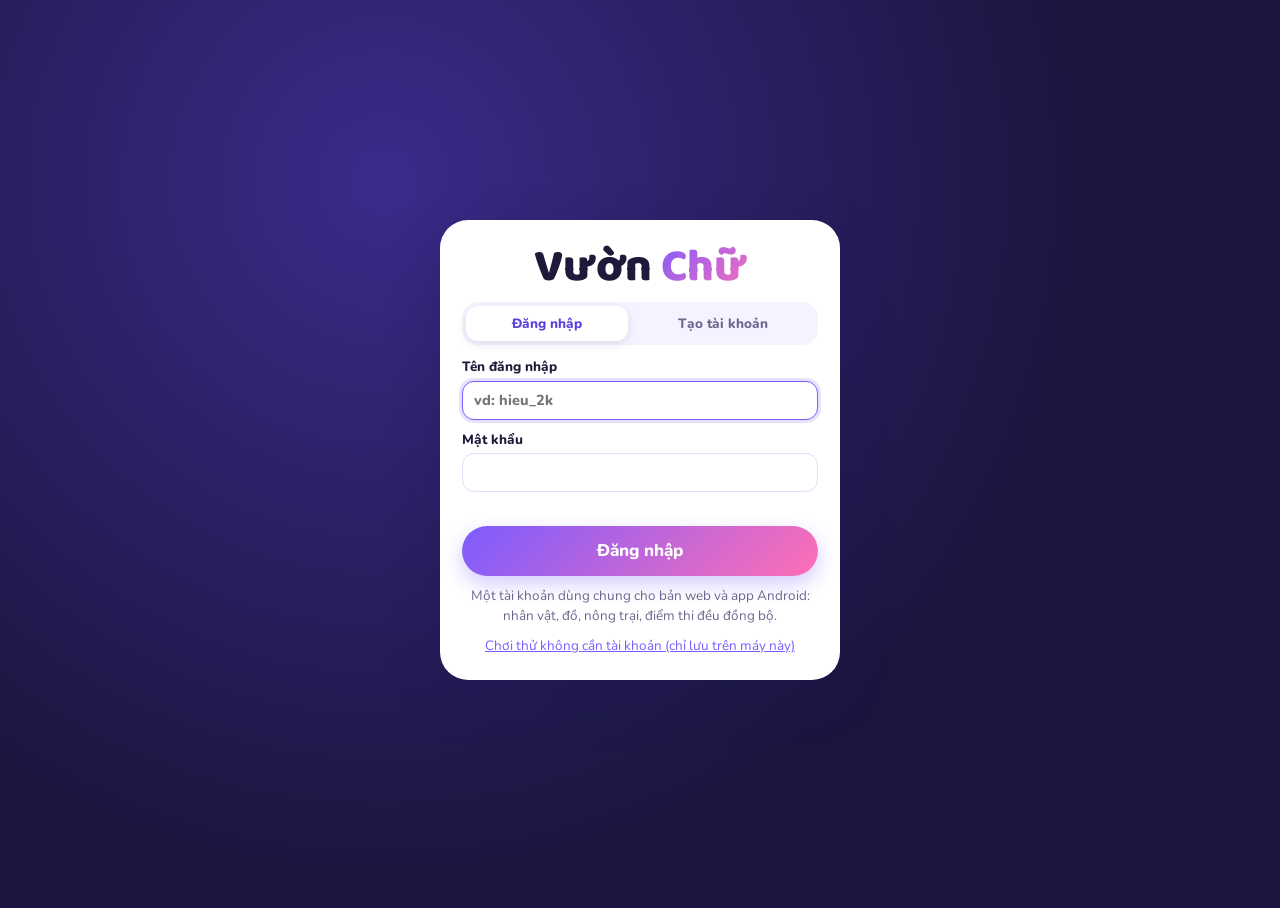
==== docs/index.html @ 1ec7fcd0 "Installable iOS/Android web app (manifest, icons, offline cache), landscape play on phones with rota" ====
<!doctype html><html><head><meta charset="utf-8"><meta name="viewport" content="width=device-width,initial-scale=1,viewport-fit=cover"><title>Vườn Chữ</title><meta name="apple-mobile-web-app-capable" content="yes"><meta name="mobile-web-app-capable" content="yes"><meta name="apple-mobile-web-app-status-bar-style" content="black-translucent"><meta name="apple-mobile-web-app-title" content="Vườn Chữ"><meta name="theme-color" content="#1b1640"><link rel="manifest" href="manifest.webmanifest"><link rel="apple-touch-icon" href="icon-180.png"></head><body><title>Vườn Chữ</title>
<meta name="claude:viewport-fit-sides" content="cover">
<link rel="preconnect" href="https://fonts.googleapis.com">
<link rel="preconnect" href="https://fonts.gstatic.com" crossorigin>
<link rel="stylesheet" href="https://fonts.googleapis.com/css2?family=Baloo+2:wght@600;700;800&family=Nunito:wght@500;600;700;800;900&display=swap">
<style>
/* Layout: full-screen world with floating glass HUD capsules, a floating icon dock and rounded card sheets; candy violet + mint palette */
:root{
  --bg:#1b1640; --surface:#ffffff; --surface-2:#f5f3ff; --surface-3:#ece8ff; --line:#e3ddff;
  --ink:#1e1b3a; --muted:#6b6890; --violet:#7c5cff; --violet-dk:#5b3fe0; --pink:#ff6fb5; --mint:#10b981; --mint-lt:#d1fae5;
  --gold:#ffb020; --sky:#38bdf8; --bad:#ef4444; --bad-lt:#fee2e2;
  --grad:linear-gradient(135deg,#7c5cff 0%,#ff6fb5 100%);
  --glass:rgba(24,18,56,.55); --shadow:0 18px 50px rgba(30,20,80,.28); --r:22px;
  --font:"Nunito",system-ui,-apple-system,"Segoe UI",Roboto,sans-serif; --display:"Baloo 2","Nunito",system-ui,sans-serif;
  color-scheme:light;
}
*{box-sizing:border-box}
html,body{height:100%}
body{background:var(--bg);color:var(--ink);font-family:var(--font);font-size:15px;line-height:1.45;overflow:hidden;
  padding-left:max(0px,env(safe-area-inset-left,0px));padding-right:max(0px,env(safe-area-inset-right,0px))}
button,input{font:inherit;color:inherit}
button{-webkit-tap-highlight-color:transparent}
button:focus-visible,input:focus-visible{outline:3px solid var(--pink);outline-offset:2px}
[hidden]{display:none!important}
.sr{position:absolute;width:1px;height:1px;overflow:hidden;clip:rect(0 0 0 0)}

/* loading */
.loading{position:fixed;inset:0;display:grid;place-items:center;background:radial-gradient(circle at 30% 20%,#3a2b8a,#1b1640 60%);padding:16px}
.load-card{background:rgba(255,255,255,.08);backdrop-filter:blur(14px);border:1px solid rgba(255,255,255,.18);border-radius:28px;padding:28px 32px;min-width:min(340px,100%);text-align:center;color:#fff}
.logo{font-family:var(--display);font-size:46px;font-weight:800;line-height:1}
.logo span{background:var(--grad);-webkit-background-clip:text;background-clip:text;color:transparent}
.load-card p{margin:6px 0 16px;color:#d9d3ff}
.loadbar{height:10px;background:rgba(255,255,255,.15);border-radius:99px;overflow:hidden}
.loadbar i{display:block;height:100%;width:0;background:var(--grad);border-radius:99px;transition:width .25s}
.loadmsg{color:#ffb4b4!important;font-weight:700}

/* app */
.app{height:100%}
.stage{position:relative;height:100%;overflow:hidden;background:#1d2a17}
#world{position:absolute;inset:0;width:100%;height:100%;image-rendering:pixelated;touch-action:manipulation;cursor:pointer}
.hud-left{position:absolute;top:calc(10px + env(safe-area-inset-top,0px));left:max(10px,env(safe-area-inset-left,0px));display:flex;gap:8px;align-items:center;background:var(--glass);backdrop-filter:blur(12px);border:1px solid rgba(255,255,255,.18);border-radius:99px;padding:5px 16px 5px 5px;color:#fff;pointer-events:none;box-shadow:0 6px 20px rgba(0,0,0,.2)}
.ring{--p:0;position:relative;width:54px;height:54px;border-radius:50%;background:conic-gradient(#ffd166 calc(var(--p)*1%),rgba(255,255,255,.2) 0);display:grid;place-items:center;flex:none}
.hud-face{width:46px;height:46px;border-radius:50%;background:linear-gradient(160deg,#cfe9ff,#ffe1f1);object-fit:cover;object-position:50% 30%}
.lvbadge{position:absolute;bottom:-3px;right:-4px;min-width:22px;height:22px;padding:0 5px;border-radius:99px;background:var(--grad);font-family:var(--display);font-weight:800;font-size:13px;display:grid;place-items:center;border:2px solid #fff}
.hud-card{display:flex;flex-direction:column;min-width:120px}
.hud-card b{font-family:var(--display);font-size:17px;line-height:1.1}
.hud-card small{color:#d9d3ff;font-size:11.5px;font-weight:700}
.hud-xp{display:block;height:6px;border-radius:99px;background:rgba(255,255,255,.2);margin:3px 0 2px;overflow:hidden}
.hud-xp i{display:block;height:100%;width:0;background:linear-gradient(90deg,#ffd166,#ff9f43);border-radius:99px;transition:width .4s}
.hud-right{position:absolute;top:calc(10px + env(safe-area-inset-top,0px));right:max(10px,env(safe-area-inset-right,0px));display:flex;gap:6px;flex-wrap:wrap;justify-content:flex-end;max-width:60%}
.pill{display:flex;align-items:center;gap:6px;background:var(--glass);backdrop-filter:blur(12px);border:1px solid rgba(255,255,255,.18);color:#fff;border-radius:99px;padding:5px 12px 5px 6px;font-family:var(--display);font-weight:800;font-size:15px;font-variant-numeric:tabular-nums;box-shadow:0 6px 20px rgba(0,0,0,.18)}
.pill.streak{color:#ffb4d8;padding-left:10px}
.pill.streak svg{width:16px;height:16px}
.pill.streak b{color:#fff}
.maplabel{position:absolute;left:max(12px,env(safe-area-inset-left,0px));bottom:calc(92px + env(safe-area-inset-bottom,0px));background:var(--glass);backdrop-filter:blur(10px);color:#fff;padding:4px 12px;border-radius:99px;font-size:12.5px;font-weight:700;pointer-events:none}
.maplabel b{font-family:var(--display);margin-right:4px}
.hint{position:absolute;left:50%;transform:translateX(-50%);top:calc(74px + env(safe-area-inset-top,0px));max-width:min(620px,calc(100% - 24px));background:rgba(255,255,255,.92);backdrop-filter:blur(10px);border-radius:16px;padding:7px 14px;font-size:13.5px;font-weight:600;text-align:center;box-shadow:0 8px 24px rgba(30,20,80,.18);pointer-events:none}
.banner{position:absolute;left:50%;top:30%;transform:translate(-50%,-50%);text-align:center;color:#fff;text-shadow:0 4px 18px rgba(30,20,80,.6);opacity:0;pointer-events:none}
.banner b{display:block;font-family:var(--display);font-size:56px;font-weight:800;line-height:1}
.banner span{font-size:17px;font-weight:800;letter-spacing:.04em}
.banner.show{animation:banner 2.3s cubic-bezier(.2,.8,.2,1) forwards}
@keyframes banner{0%{opacity:0;transform:translate(-50%,-30%) scale(.9)}15%{opacity:1;transform:translate(-50%,-50%) scale(1)}75%{opacity:1}100%{opacity:0;transform:translate(-50%,-60%)}}

/* dock */
.dock{position:absolute;left:50%;transform:translateX(-50%);bottom:calc(12px + env(safe-area-inset-bottom,0px));display:flex;gap:4px;align-items:flex-end;background:rgba(255,255,255,.94);backdrop-filter:blur(14px);border-radius:26px;padding:6px 8px;box-shadow:var(--shadow)}
.dk{position:relative;display:flex;flex-direction:column;align-items:center;gap:2px;width:64px;padding:6px 2px 4px;border:0;background:transparent;border-radius:18px;cursor:pointer;color:var(--muted);font-size:11px;font-weight:800;transition:transform .15s,background .15s}
.dk svg{width:24px;height:24px;fill:none;stroke:currentColor;stroke-width:2;stroke-linecap:round;stroke-linejoin:round}
.dk:hover{background:var(--surface-2);color:var(--violet)}
.dk:active{transform:scale(.94)}
.dk.main{background:var(--grad);color:#fff;width:70px;margin-top:-18px;padding:10px 2px 6px;box-shadow:0 10px 24px rgba(124,92,255,.45)}
.dk.main:hover{color:#fff;filter:brightness(1.05)}
.dk .dot{position:absolute;top:4px;right:14px;width:10px;height:10px;border-radius:50%;background:var(--pink);border:2px solid #fff}
.chat{position:absolute;right:max(12px,env(safe-area-inset-right,0px));bottom:calc(16px + env(safe-area-inset-bottom,0px));display:flex;gap:6px;align-items:center;background:rgba(255,255,255,.94);border-radius:99px;padding:5px 5px 5px 14px;box-shadow:var(--shadow);width:min(260px,30vw)}
.chat input{flex:1;min-width:0;border:0;background:transparent;outline:none;font-weight:600}
.send{width:36px;height:36px;border-radius:50%;border:0;background:var(--grad);display:grid;place-items:center;cursor:pointer;flex:none}
.send svg{width:18px;height:18px;fill:#fff}
@media (max-width:820px){
  .chat{left:12px;right:12px;width:auto;bottom:calc(88px + env(safe-area-inset-bottom,0px))}
  .maplabel{bottom:auto;top:calc(76px + env(safe-area-inset-top,0px))}
  .hint{top:auto;bottom:calc(140px + env(safe-area-inset-bottom,0px))}
  .hud-right{max-width:50%}
}
@media (max-width:460px){.dk{width:54px;font-size:10px}.dk.main{width:60px}.pill{font-size:13px;padding:4px 9px 4px 5px}.hud-card{min-width:0}.hud-card small{display:none}}

/* icons */
.ico{display:inline-block;width:20px;height:20px;vertical-align:-4px;background:no-repeat center/contain;flex:none}
.ico.coin{background-image:url("data:image/svg+xml,%3Csvg xmlns='http://www.w3.org/2000/svg' viewBox='0 0 24 24'%3E%3Cdefs%3E%3ClinearGradient id='g' x1='0' y1='0' x2='0' y2='1'%3E%3Cstop offset='0' stop-color='%23ffe27a'/%3E%3Cstop offset='1' stop-color='%23ffa41b'/%3E%3C/linearGradient%3E%3C/defs%3E%3Ccircle cx='12' cy='12' r='10' fill='url(%23g)' stroke='%23e08a00' stroke-width='1.5'/%3E%3Ccircle cx='12' cy='12' r='6' fill='none' stroke='%23fff6c8' stroke-width='2'/%3E%3C/svg%3E")}
.ico.em{background-image:url("data:image/svg+xml,%3Csvg xmlns='http://www.w3.org/2000/svg' viewBox='0 0 24 24'%3E%3Cdefs%3E%3ClinearGradient id='g' x1='0' y1='0' x2='1' y2='1'%3E%3Cstop offset='0' stop-color='%236ef7b4'/%3E%3Cstop offset='1' stop-color='%23059669'/%3E%3C/linearGradient%3E%3C/defs%3E%3Cpath d='M8 2h8l5 6-9 14L3 8z' fill='url(%23g)'/%3E%3Cpath d='M3 8h18M8 2l4 6 4-6M12 8v14' stroke='%23ecfff6' stroke-width='1' opacity='.7' fill='none'/%3E%3C/svg%3E")}
.ico.di{background-image:url("data:image/svg+xml,%3Csvg xmlns='http://www.w3.org/2000/svg' viewBox='0 0 24 24'%3E%3Cdefs%3E%3ClinearGradient id='g' x1='0' y1='0' x2='1' y2='1'%3E%3Cstop offset='0' stop-color='%23c7f0ff'/%3E%3Cstop offset='.5' stop-color='%2338bdf8'/%3E%3Cstop offset='1' stop-color='%238b5cf6'/%3E%3C/linearGradient%3E%3C/defs%3E%3Cpath d='M6 3h12l4 5-10 13L2 8z' fill='url(%23g)'/%3E%3Cpath d='M2 8h20M9 3l3 5 3-5M12 8v13' stroke='%23fff' stroke-width='1' opacity='.75' fill='none'/%3E%3C/svg%3E")}

/* toasts */
.toasts{position:fixed;left:0;right:0;top:calc(120px + env(safe-area-inset-top,0px));z-index:60;display:flex;flex-direction:column;align-items:center;gap:6px;pointer-events:none;padding:0 16px}
.toast{display:flex;align-items:center;gap:6px;flex-wrap:wrap;justify-content:center;background:rgba(30,27,58,.92);backdrop-filter:blur(10px);color:#fff;border-radius:16px;padding:9px 16px;font-size:14px;font-weight:600;max-width:480px;box-shadow:0 10px 30px rgba(0,0,0,.25);animation:pop .25s cubic-bezier(.2,.9,.3,1.3)}
.toast b{color:#ffd166}
@keyframes pop{from{opacity:0;transform:translateY(-8px) scale(.96)}to{opacity:1;transform:none}}

/* sheets */
.overlay{position:fixed;inset:0;z-index:50;background:rgba(20,14,50,.45);backdrop-filter:blur(3px);display:grid;place-items:center;
  padding:max(12px,env(safe-area-inset-top,0px)) max(12px,env(safe-area-inset-right,0px)) max(12px,env(safe-area-inset-bottom,0px)) max(12px,env(safe-area-inset-left,0px))}
.panel{position:relative;width:100%;max-width:540px;max-height:100%;overflow:auto;background:var(--surface);border-radius:28px;box-shadow:var(--shadow);padding:22px 22px 20px;animation:sheet .28s cubic-bezier(.2,.9,.3,1.15)}
.panel.wide{max-width:860px}
@keyframes sheet{from{opacity:0;transform:translateY(20px) scale(.98)}to{opacity:1;transform:none}}
@media (max-width:600px){.overlay{place-items:end center;padding:0}.panel{border-radius:28px 28px 0 0;max-height:92%;padding-bottom:calc(20px + env(safe-area-inset-bottom,0px))}}
.pclose{position:absolute;top:14px;right:14px;width:36px;height:36px;border-radius:50%;border:0;background:var(--surface-2);color:var(--muted);font-size:22px;line-height:1;cursor:pointer}
.pclose:hover{background:var(--surface-3);color:var(--ink)}
.ptitle{margin:0 44px 4px 0;font-family:var(--display);font-size:28px;font-weight:800;line-height:1.1;text-wrap:balance}
.psub{margin:0 0 14px;color:var(--muted)}
.ph3{margin:16px 0 8px;font-size:12px;font-weight:900;color:var(--violet);text-transform:uppercase;letter-spacing:.08em}
.note{margin:6px 0;font-size:13.5px;color:var(--muted)}
.empty{margin:8px 0;padding:18px;text-align:center;color:var(--muted);background:var(--surface-2);border-radius:18px}
.btn{border:0;border-radius:99px;background:var(--grad);color:#fff;font-weight:800;padding:10px 20px;cursor:pointer;box-shadow:0 8px 20px rgba(124,92,255,.32);transition:transform .12s,filter .12s}
.btn:hover{filter:brightness(1.06)}
.btn:active{transform:scale(.97)}
.btn:disabled{opacity:.4;cursor:default;box-shadow:none;filter:none;transform:none}
.btn.ghost{background:var(--surface-2);color:var(--violet-dk);box-shadow:none}
.btn.ghost:hover{background:var(--surface-3)}
.btn.gold{background:linear-gradient(135deg,#ffd166,#ff9f43);color:#4a2a00;box-shadow:0 8px 20px rgba(255,159,67,.4)}
.btn.danger{color:var(--bad)}
.btn.sm{padding:7px 14px;font-size:13.5px}
.btn.big{padding:13px 30px;font-size:17px}
.row-btns{display:flex;flex-wrap:wrap;gap:8px;margin-top:14px;align-items:center}
.row-btns.end{justify-content:flex-end}
.say{display:inline-flex;align-items:center;gap:5px;border:0;background:var(--surface-2);color:var(--violet-dk);border-radius:99px;padding:5px 10px;cursor:pointer;font-size:12.5px;font-weight:800;vertical-align:middle;line-height:1}
.say svg{width:15px;height:15px}
.say:hover{background:var(--surface-3)}
.chips{display:flex;flex-wrap:wrap;gap:6px}
.chip{border:1.5px solid var(--line);background:#fff;border-radius:99px;padding:6px 13px;font-size:13.5px;font-weight:700;cursor:pointer}
.chip:hover{border-color:var(--violet)}
.chip[aria-pressed="true"]{background:var(--violet);border-color:var(--violet);color:#fff}
.chip:disabled{opacity:.45;cursor:default}
.seg{display:flex;gap:4px;background:var(--surface-2);border-radius:16px;padding:4px;overflow-x:auto;margin:6px 0 12px}
.segb{flex:1 0 auto;border:0;background:transparent;border-radius:12px;padding:8px 12px;font-weight:800;font-size:13.5px;color:var(--muted);cursor:pointer;white-space:nowrap}
.segb[aria-pressed="true"]{background:#fff;color:var(--violet-dk);box-shadow:0 3px 10px rgba(30,20,80,.1)}
.list{display:flex;flex-direction:column;gap:8px}
.row-item{display:flex;align-items:center;gap:12px;flex-wrap:wrap;text-align:left;border:0;background:var(--surface-2);border-radius:18px;padding:10px 14px;cursor:pointer;transition:background .12s}
.row-item:hover:not(:disabled):not(.static){background:var(--surface-3)}
.row-item.static{cursor:default}
.row-item:disabled{cursor:default;opacity:.55}
.ri-main{flex:1;min-width:120px;display:flex;flex-direction:column;line-height:1.3}
.ri-main b{font-weight:800}
.ri-main small{color:var(--muted);font-size:12.5px}
.ri-side{font-weight:800;white-space:nowrap;display:flex;align-items:center;gap:4px}
.ri-ani{width:48px;height:48px;flex:none;border-radius:14px;background:#fff no-repeat 0 -96px/192px 192px;image-rendering:pixelated}
.ii{width:36px;height:36px;flex:none;image-rendering:pixelated;background:#fff;border-radius:12px;padding:2px}
.qty{font-family:var(--display);font-weight:800;font-size:20px;min-width:28px;text-align:right}
.order{background:var(--surface-2);border-radius:20px;padding:12px 14px;margin-bottom:10px}
.order header{display:flex;justify-content:space-between;align-items:center;gap:8px}
.order header b{font-family:var(--display);font-size:17px}
.o-say{margin:4px 0 8px;font-style:italic;color:#463f7a}
.order ul{list-style:none;margin:0 0 10px;padding:0;display:flex;flex-direction:column;gap:4px}
.order li{display:flex;align-items:center;gap:8px}
.order li small{color:var(--muted)}
.have{margin-left:auto;font-weight:900;color:var(--bad)}
.have.ok{color:var(--mint)}
.order footer{display:flex;align-items:center;gap:8px;flex-wrap:wrap}
.reward{margin-right:auto;font-weight:800;display:flex;align-items:center;gap:5px}
.subtabs{display:flex;gap:6px;flex-wrap:wrap;margin-bottom:12px}
.portrait{width:80px;height:80px;border-radius:24px;background:linear-gradient(160deg,#dff3ff,#ffe6f3);object-fit:cover;object-position:50% 20%}
.portrait.xs{width:40px;height:40px;border-radius:50%}
.npc-head{display:flex;gap:14px;align-items:center;margin:0 40px 14px 0}
.npc-name{font-family:var(--display);font-size:22px;font-weight:800}
.npc-line{margin:3px 0 6px;font-size:16px;font-weight:700}
.npc-vi{margin:0 0 6px;color:var(--muted);font-style:italic}

/* item cards */
.cards{display:grid;grid-template-columns:repeat(auto-fill,minmax(122px,1fr));gap:10px}
.card{--rc:#8e8aa8;position:relative;display:flex;flex-direction:column;align-items:center;gap:2px;border:2px solid transparent;background:var(--surface-2);border-radius:20px;padding:10px 8px 10px;cursor:pointer;text-align:center;transition:transform .12s,border-color .12s}
.card:hover:not(:disabled){transform:translateY(-2px);border-color:var(--rc)}
.card:disabled{opacity:.5;cursor:default}
.card[aria-pressed="true"],.card.on{border-color:var(--violet);background:#fff;box-shadow:0 8px 22px rgba(124,92,255,.22)}
.card.r1{--rc:#4d8bff}.card.r2{--rc:#b05cff}.card.r3{--rc:#ffb020}
.card .rar{position:absolute;top:8px;left:8px;font-size:10px;font-weight:900;color:#fff;background:var(--rc);border-radius:99px;padding:1px 7px}
.card .plus{position:absolute;top:8px;right:8px;font-family:var(--display);font-size:13px;font-weight:800;color:#fff;background:var(--ink);border-radius:99px;padding:0 7px}
.card b{font-size:13.5px;line-height:1.2;margin-top:2px}
.card small{font-size:12px;color:var(--muted)}
.price{display:flex;align-items:center;gap:4px;font-weight:900;font-size:13.5px;margin-top:2px}
.pv{width:96px;height:96px;border-radius:18px;background:linear-gradient(160deg,#e3f3ff,#fff0f8);object-fit:contain}
.pv.pet{padding:10px}
.pv.big{width:160px;height:160px}
.pv.none{display:grid;place-items:center;color:var(--muted);font-weight:800}
.pv.aura{display:block;position:relative;overflow:hidden}
.pv.aura::before{content:"";position:absolute;left:50%;bottom:22%;width:64%;height:22%;transform:translateX(-50%);border-radius:50%;background:var(--c);opacity:.55;box-shadow:0 0 22px var(--c)}
.pv.aura::after{content:"";position:absolute;inset:18% 22% 30%;background:radial-gradient(circle,var(--c) 0 3px,transparent 4px) 0 0/22px 22px;opacity:.9;animation:rise 2.4s linear infinite}
@keyframes rise{from{background-position:0 22px}to{background-position:0 0}}
.tier{display:inline-block;font-family:var(--display);font-weight:800;font-size:14px;border-radius:99px;padding:2px 10px;color:#fff;background:#8e8aa8}
.tier.t1{background:#9aa8c2}.tier.t2{background:#10b981}.tier.t3{background:#3b82f6}.tier.t4{background:#a855f7}.tier.t5{background:#f59e0b}.tier.t6{background:linear-gradient(90deg,#ff3552,#ffc83d,#3ddc84,#4d8bff,#b05cff)}

/* wardrobe & creator */
.ward{display:grid;grid-template-columns:220px minmax(0,1fr);gap:18px;align-items:start}
@media (max-width:640px){.ward{grid-template-columns:minmax(0,1fr)}}
.ward-prev{display:flex;flex-direction:column;gap:10px;align-items:center;position:sticky;top:0}
.stagebox{position:relative;width:220px;height:240px;border-radius:26px;background:radial-gradient(circle at 50% 85%,rgba(124,92,255,.25),transparent 55%),linear-gradient(170deg,#dff3ff,#fff0f8);overflow:hidden}
.stagebox::after{content:"";position:absolute;left:50%;bottom:22px;width:110px;height:16px;transform:translateX(-50%);border-radius:50%;background:rgba(30,20,80,.14)}
.pv.hero{position:absolute;inset:0;width:100%;height:100%;background:none;z-index:1}
.petmini{position:absolute;right:14px;bottom:20px;width:62px;height:74px;z-index:2}
.ward-main{display:flex;flex-direction:column;gap:6px;min-width:0}
.lbl{font-size:12px;font-weight:900;color:var(--violet);text-transform:uppercase;letter-spacing:.07em;margin-top:8px}
.field{border:1.5px solid var(--line);border-radius:14px;background:#fff;padding:10px 14px;width:100%;font-weight:700}
.field:focus{border-color:var(--violet);outline:none}
.swatches{display:flex;flex-wrap:wrap;gap:7px}
.sw{width:30px;height:30px;border-radius:50%;border:3px solid #fff;box-shadow:0 0 0 1.5px var(--line);cursor:pointer}
.sw[aria-pressed="true"]{box-shadow:0 0 0 3px var(--violet)}

/* forge */
.forge-stage{display:flex;align-items:center;justify-content:center;gap:14px;margin:14px 0;flex-wrap:wrap}
.fs-item{display:flex;flex-direction:column;align-items:center;gap:8px;padding:12px;border-radius:24px;background:var(--surface-2)}
.fs-item.next{background:linear-gradient(160deg,#f3edff,#fff4e0);box-shadow:0 10px 30px rgba(255,176,32,.25)}
.fs-arrow{font-size:30px;font-weight:900;color:var(--violet)}
.forge-info{display:flex;flex-wrap:wrap;gap:8px 18px;justify-content:center;font-weight:700}
.forge-info b.ok{color:var(--mint)}.forge-info b.mid{color:#f59e0b}.forge-info b.low{color:var(--bad)}
.forge-info .warn{color:var(--bad)}

/* quiz */
.q-head{display:flex;flex-wrap:wrap;gap:6px 10px;align-items:center;margin:0 40px 12px 0}
.q-tag{background:var(--grad);color:#fff;font-weight:800;font-size:12.5px;padding:3px 11px;border-radius:99px}
.q-meta{font-size:12px;color:var(--muted);font-weight:900;text-transform:uppercase;letter-spacing:.07em}
.q-timer{height:8px;background:var(--surface-3);border-radius:99px;overflow:hidden;margin:-4px 0 12px}
.q-timer i{display:block;height:100%;width:100%;background:linear-gradient(90deg,#ffd166,#ff6fb5);border-radius:99px}
.q-ask{margin:0 0 4px;font-weight:700;color:var(--muted);font-size:14px}
.q-word{font-family:var(--display);font-size:40px;font-weight:800;line-height:1.1;margin:0 0 14px;display:flex;align-items:center;gap:10px;flex-wrap:wrap;word-break:break-word}
.q-word.vi{background:var(--grad);-webkit-background-clip:text;background-clip:text;color:transparent;font-size:32px}
.q-sent{font-size:19px;font-weight:700;margin:4px 0 14px;background:var(--surface-2);border-radius:18px;padding:12px 14px}
.opts{display:grid;grid-template-columns:repeat(2,minmax(0,1fr));gap:10px}
.opts.one{grid-template-columns:minmax(0,1fr)}
@media (max-width:440px){.opts{grid-template-columns:minmax(0,1fr)}}
.opt{display:flex;align-items:center;gap:10px;text-align:left;min-height:54px;border:2px solid var(--line);background:#fff;border-radius:18px;padding:8px 14px;font-weight:800;font-size:16px;cursor:pointer;transition:transform .1s,border-color .1s;word-break:break-word}
.opt:hover:not(:disabled){border-color:var(--violet);transform:translateY(-1px)}
.opt kbd{font-family:var(--font);font-size:11px;font-weight:900;color:var(--violet);background:var(--surface-2);border-radius:8px;padding:2px 7px;flex:none}
.opt.right{background:var(--mint-lt);border-color:var(--mint)}
.opt.wrong{background:var(--bad-lt);border-color:var(--bad)}
.opt:disabled{cursor:default}
.spell-slots{display:flex;flex-wrap:wrap;gap:6px;margin:4px 0 12px}
.spell-slots span{width:34px;height:42px;border-radius:12px;background:var(--surface-2);display:grid;place-items:center;font-family:var(--display);font-weight:800;font-size:24px}
.spell-slots span.f{background:#fff;box-shadow:inset 0 0 0 2px var(--violet);cursor:pointer}
.spell-slots.right span{box-shadow:inset 0 0 0 2px var(--mint);color:var(--mint)}
.spell-slots.wrong span{box-shadow:inset 0 0 0 2px var(--bad);color:var(--bad)}
.tiles{display:flex;flex-wrap:wrap;gap:7px}
.tile{width:44px;height:48px;border:0;border-radius:14px;background:var(--grad);color:#fff;box-shadow:0 5px 0 #5b3fe0;font-family:var(--display);font-weight:800;font-size:22px;cursor:pointer}
.tile:active{transform:translateY(3px);box-shadow:0 2px 0 #5b3fe0}
.tile:disabled{opacity:.2;cursor:default}
.q-fb:empty{display:none}
.q-fb{margin-top:14px;display:flex;flex-direction:column;gap:10px}
.fb{border-radius:18px;padding:10px 14px;font-size:14px}
.fb strong{font-family:var(--display);font-size:19px;margin-right:4px}
.fb.good{background:var(--mint-lt);color:#065f46}
.fb.miss{background:var(--bad-lt);color:#7f1d1d}
.card-word{background:var(--surface-2);border-radius:18px;padding:12px 14px;display:flex;flex-direction:column;gap:5px}
.cw-top{display:flex;align-items:center;gap:8px;flex-wrap:wrap}
.cw-en{font-family:var(--display);font-size:26px;font-weight:800}
.cw-vi{color:var(--muted);font-weight:700}
.cw-ex{margin:0}
.cw-ex mark{background:#ffe9a8;border-radius:6px;padding:0 4px;font-weight:800}
.buyq{display:flex;gap:14px;align-items:center;margin-bottom:12px;flex-wrap:wrap}
.test-box{margin-top:14px;padding:14px;border-radius:20px;background:linear-gradient(135deg,#fff7e0,#ffe9f4)}
.stats3{display:flex;gap:8px;flex-wrap:wrap}
.stats3 div{flex:1 1 100px;background:var(--surface-2);border-radius:18px;padding:10px 14px}
.stats3 b{display:block;font-family:var(--display);font-size:26px;line-height:1.1}
.stats3 small{color:var(--muted);font-size:12px;font-weight:700}
.words{list-style:none;margin:0;padding:0}
.words li{display:flex;align-items:center;gap:8px;padding:7px 2px;border-bottom:1px solid var(--line)}
.words .en{font-weight:800}
.words .vi{flex:1;color:var(--muted);font-size:13.5px;min-width:0}
.words li.weak .en{color:var(--bad)}
.stars{display:flex;gap:3px}
.stars i{width:9px;height:9px;border-radius:50%;background:var(--line)}
.stars i.on{background:var(--gold)}
.board{list-style:none;margin:0;padding:0;display:flex;flex-direction:column;gap:8px}
.board li{display:flex;align-items:center;gap:12px;background:var(--surface-2);border-radius:18px;padding:8px 14px}
.board li.me{background:linear-gradient(135deg,#f0ebff,#ffeef7);box-shadow:inset 0 0 0 2px var(--violet)}
.rank{font-family:var(--display);font-weight:800;font-size:20px;width:26px;text-align:center;color:var(--violet)}
.lv{font-family:var(--display);font-weight:800;color:var(--violet-dk)}
.acct{background:var(--surface-2);border-radius:18px;padding:12px 14px}
.credits{margin:0;padding-left:18px;display:flex;flex-direction:column;gap:8px;font-size:13.5px}
.credits a{color:var(--violet-dk);word-break:break-all}
.credit-names{font-size:12.5px;color:var(--muted)}
.guide{margin:0;padding-left:20px;display:flex;flex-direction:column;gap:7px}
@media (prefers-reduced-motion:reduce){*,*::before,*::after{animation:none!important;transition:none!important}}

/* zone travel */
.fade{position:absolute;inset:0;z-index:20;display:flex;flex-direction:column;align-items:center;justify-content:center;gap:4px;background:radial-gradient(circle at 50% 45%,#3a2b8a,#1b1640 70%);color:#fff;opacity:0;pointer-events:none;transition:opacity .35s ease}
.fade.on{opacity:1}
.fade b{font-family:var(--display);font-size:48px;font-weight:800;line-height:1}
.fade span{font-weight:800;color:#d9d3ff}
.zones{display:grid;grid-template-columns:repeat(auto-fill,minmax(180px,1fr));gap:12px}
.zone{position:relative;display:flex;flex-direction:column;align-items:flex-start;gap:2px;min-height:130px;border:0;border-radius:24px;padding:16px;color:#fff;text-align:left;cursor:pointer;box-shadow:0 10px 24px rgba(30,20,80,.2);transition:transform .15s}
.zone:hover{transform:translateY(-3px)}
.zone b{font-family:var(--display);font-size:28px;line-height:1}
.zone span{font-weight:900;font-size:15px}
.zone small{font-size:12.5px;font-weight:700;opacity:.92;margin-top:auto}
.zone i{position:absolute;top:12px;right:12px;font-style:normal;font-size:11px;font-weight:900;background:rgba(255,255,255,.3);border-radius:99px;padding:2px 9px}
.zone.here{box-shadow:0 0 0 4px #fff,0 10px 24px rgba(30,20,80,.25)}
/* plot card */
.plotcard{display:flex;gap:14px;align-items:center;margin-right:36px}
.plotcard .pv{width:84px;height:84px;padding:10px;flex:none}
.plotcard .ptitle small{font-family:var(--font);font-size:15px;color:var(--muted);font-weight:700}
.growbar{height:12px;border-radius:99px;background:var(--surface-3);overflow:hidden;margin:8px 0 6px}
.growbar i{display:block;height:100%;background:linear-gradient(90deg,#4ade80,#10b981);border-radius:99px}
.ii{background:var(--surface-2)}

/* ---------- test centre & exam ---------- */
.hud-card{cursor:pointer}
.hud-card:hover small{color:#fff;text-decoration:underline}
.pill.auto{color:#7ef0c4;padding-left:9px;cursor:pointer;animation:autoglow 2.4s ease-in-out infinite}
.pill.auto svg{width:16px;height:16px}
.pill.auto b{font-size:13px;color:#fff}
@keyframes autoglow{50%{box-shadow:0 0 0 3px rgba(126,240,196,.35),0 6px 20px rgba(0,0,0,.18)}}
.linkbtn{background:none;border:0;color:var(--violet);font-weight:800;cursor:pointer;padding:0;text-decoration:underline;font:inherit}
.tcards{display:grid;grid-template-columns:repeat(auto-fill,minmax(240px,1fr));gap:12px;margin:12px 0 6px}
.tcard{background:var(--surface-2);border:1px solid var(--line);border-radius:20px;padding:14px;display:flex;flex-direction:column;gap:6px}
.tcard>b{font-family:var(--display);font-size:17px;line-height:1.2}
.tcard p{margin:0;font-size:13.5px;color:var(--ink)}
.tcard small{color:var(--muted);font-size:12px}
.tcard .btn{align-self:flex-start;margin-top:auto}
.tcard .row-btns{margin-top:auto}
.tcard.road{background:linear-gradient(135deg,#efeaff,#ffe7f3)}
.hist{list-style:none;padding:0;margin:6px 0;display:flex;flex-direction:column;gap:4px}
.hist li{display:grid;grid-template-columns:90px 1fr auto;gap:8px;font-size:13px;padding:6px 10px;border-radius:12px;background:var(--surface-2)}
.hist span{color:var(--muted)} .hist em{font-style:normal;font-weight:800;color:var(--violet-dk)}
.panel.exam{max-width:1100px;padding-bottom:0}
.exam-top{display:flex;justify-content:space-between;gap:12px;align-items:flex-start}
.clock{background:var(--ink);color:#fff;border-radius:16px;padding:6px 14px;text-align:center;position:sticky;top:0}
.clock small{display:block;font-size:11px;opacity:.7}.clock b{font-family:var(--display);font-size:22px;font-variant-numeric:tabular-nums}
.epart{margin-top:14px}
.egrid{display:grid;gap:14px}
.egrid.two{grid-template-columns:minmax(0,1.1fr) minmax(0,1fr)}
@media (max-width:760px){.egrid.two{grid-template-columns:1fr}}
.passage{background:var(--surface-2);border-radius:16px;padding:12px 16px;font-size:14.5px;line-height:1.6;max-height:62vh;overflow:auto}
.passage p{margin:0 0 10px}
.audiobox{background:var(--surface-2);border-radius:16px;padding:14px;display:flex;flex-direction:column;gap:8px;align-self:start}
.audiobox details{font-size:13.5px}
.eqs{display:flex;flex-direction:column;gap:10px}
.eq{border:1px solid var(--line);border-radius:16px;padding:10px 12px}
.eq.right{border-color:var(--mint);background:#f0fdf8}.eq.wrong{border-color:var(--bad);background:#fff6f6}
.eqq{margin:0 0 8px;font-weight:700;font-size:14.5px;display:block}
.eopts{display:flex;flex-direction:column;gap:6px}.eopts.row{flex-direction:row;flex-wrap:wrap}
.eopt{text-align:left;border:1.5px solid var(--line);background:#fff;border-radius:12px;padding:7px 11px;font:inherit;font-size:14px;cursor:pointer;color:var(--ink)}
.eopt b{color:var(--violet);margin-right:4px}
.eopt:hover:not(:disabled){border-color:var(--violet)}
.eopt.sel{background:var(--violet);border-color:var(--violet);color:#fff}.eopt.sel b{color:#fff}
.eopt.ok{outline:3px solid var(--mint);outline-offset:1px}
.field{width:100%;border:1.5px solid var(--line);border-radius:12px;padding:8px 11px;font:inherit;font-size:14.5px;color:var(--ink);background:#fff}
.field:focus{outline:none;border-color:var(--violet);box-shadow:0 0 0 3px rgba(124,92,255,.18)}
textarea.field{resize:vertical;line-height:1.5}
.essay{min-height:240px}
.wc{text-align:right;margin:4px 0 0}
.tag{background:var(--pink);color:#fff;border-radius:8px;padding:1px 7px;font-size:12px}
.btn.mic.rec{background:var(--bad);animation:autoglow 1.2s infinite}
.exam-foot{position:sticky;bottom:0;background:var(--surface);padding:12px 0 16px;border-top:1px solid var(--line);margin-top:16px}
.chart{width:100%;height:auto}
.chart .ct{font-weight:800;font-size:13px;fill:var(--ink)}.chart .cl{font-size:11px;fill:var(--muted)}.chart .cv{font-size:10px;fill:var(--ink);font-weight:700}.chart .cg{stroke:var(--line)}
.score.big{text-align:center;background:var(--grad);color:#fff;border-radius:22px;padding:14px;margin:10px 0}
.score.big small{display:block;opacity:.85;font-weight:700}.score.big b{font-family:var(--display);font-size:46px;line-height:1.1;display:block}.score.big .note{color:#fff;opacity:.9}
.score.big.fail{background:linear-gradient(135deg,#64607f,#8f8aa8)}
.rcards{display:grid;grid-template-columns:repeat(auto-fill,minmax(220px,1fr));gap:10px;margin:10px 0}
.rcard{border:1px solid var(--line);border-radius:18px;padding:12px;display:flex;flex-direction:column;gap:6px}
.rcard>span{color:var(--muted);font-weight:700;font-size:13px}.rcard>b{font-family:var(--display);font-size:22px}
.rcard .btn{align-self:flex-start}
.ai{background:var(--surface-2);border-radius:12px;padding:8px 10px;font-size:13.5px}.ai p{margin:4px 0 0}
.lvbars{display:flex;flex-direction:column;gap:5px;margin:8px 0 10px}
.lvbars div{display:grid;grid-template-columns:34px 1fr 40px;gap:8px;align-items:center;font-weight:800;font-size:13px}
.lvbars i{height:10px;border-radius:99px;background:linear-gradient(90deg,var(--violet) var(--w),var(--surface-3) var(--w))}
.panel .loadbar{height:10px;background:var(--surface-3);border-radius:99px;overflow:hidden;margin:14px 0}
.panel .loadbar i{display:block;height:100%;background:var(--grad);animation:lb 1.6s ease-in-out infinite alternate}
@keyframes lb{from{width:15%}to{width:90%}}
.road{list-style:none;padding:0;margin:10px 0;display:flex;flex-direction:column;gap:10px}
.road>li{border:1.5px solid var(--line);border-radius:20px;padding:12px 14px}
.road>li.active{border-color:var(--violet);box-shadow:0 8px 26px rgba(124,92,255,.18)}
.road>li.done{background:#f0fdf8;border-color:var(--mint)}
.road>li.lock{opacity:.55}
.rhead{display:flex;align-items:center;gap:10px}
.rhead b{font-family:var(--display);font-size:17px;display:block}.rhead small{color:var(--muted);font-weight:700}
.rnum{width:32px;height:32px;border-radius:50%;background:var(--grad);color:#fff;display:grid;place-items:center;font-weight:800;flex:none}
.done .rnum{background:var(--mint)}
.rrew{margin-left:auto;font-weight:800;font-size:13px;display:flex;align-items:center;gap:3px;white-space:nowrap}
.rtasks{list-style:none;padding:0;margin:10px 0 6px;display:flex;flex-direction:column;gap:5px}
.rtasks li{display:grid;grid-template-columns:18px 1fr auto;gap:8px;align-items:center;font-size:13.5px}
.rtasks i{width:16px;height:16px;border-radius:50%;border:2px solid var(--line)}
.rtasks li.ok i{background:var(--mint);border-color:var(--mint)}
.rtasks em{font-style:normal;font-weight:800;color:var(--muted);font-variant-numeric:tabular-nums}

/* ---------- farm shop, barn, lucky chest, mythic rarity ---------- */
.card.r4{--rc:#ff3552;border-color:transparent;background:linear-gradient(var(--surface),var(--surface)) padding-box,linear-gradient(135deg,#ff3552,#ffc83d,#3ddc84,#4d8bff,#b05cff) border-box;border-width:2px;border-style:solid}
.card.r4 .rar{background:linear-gradient(90deg,#ff3552,#b05cff)}
.barnbar{display:flex;flex-wrap:wrap;gap:12px;align-items:center;justify-content:space-between;background:var(--surface-2);border-radius:16px;padding:10px 14px;margin:8px 0}
.barnbar b{font-family:var(--display);font-size:17px;display:block}.barnbar small{color:var(--muted);font-weight:700}
.barnbar .slots{display:grid;grid-template-columns:repeat(9,14px);gap:4px}
.barnbar .slots i{width:14px;height:14px;border-radius:4px;background:var(--surface-3)}
.barnbar .slots i.open{background:#fff;border:2px solid var(--mint)}.barnbar .slots i.full{background:var(--mint)}
.barnbar .slots i.lock{background:repeating-linear-gradient(45deg,#ddd8f0 0 3px,#f1eefb 3px 6px)}
.barnsteps{list-style:none;padding:0;margin:10px 0;display:flex;flex-direction:column;gap:6px}
.barnsteps li{display:grid;grid-template-columns:80px 70px 1fr;gap:8px;align-items:center;padding:8px 12px;border-radius:12px;background:var(--surface-2);font-size:13.5px}
.barnsteps li.ok{background:var(--mint-lt)}.barnsteps li span:last-child{display:flex;gap:6px;align-items:center;font-weight:800}
.ii.plus{display:grid;place-items:center;font-size:24px;font-weight:900;color:var(--violet);background:var(--surface-3);border-radius:12px}
.chest{display:flex;gap:16px;align-items:flex-start;margin:10px 0}
.chest p{margin:0 0 8px;font-size:14px}.myth{background:linear-gradient(90deg,#ff3552,#b05cff);-webkit-background-clip:text;background-clip:text;color:transparent}
.chestbox{flex:none;width:86px;height:72px;border-radius:14px 14px 10px 10px;background:linear-gradient(#b8742f,#8b5a2b);position:relative;box-shadow:inset 0 -6px 0 rgba(0,0,0,.15),0 8px 22px rgba(255,176,32,.35)}
.chestbox::before{content:"";position:absolute;left:0;right:0;top:24px;height:8px;background:#ffc83d}
.chestbox i{position:absolute;left:36px;top:20px;width:14px;height:18px;border-radius:4px;background:#ffe48a;border:2px solid #b8742f}
.mythrow{display:flex;flex-wrap:wrap;gap:8px;margin:8px 0}
.mythrow span{width:92px;text-align:center;border-radius:14px;padding:6px;background:var(--surface-2);filter:grayscale(1) opacity(.45)}
.mythrow span.got{filter:none;background:linear-gradient(135deg,#ffe7ee,#efe6ff)}
.mythrow img{width:72px;height:72px;object-fit:contain}.mythrow small{display:block;font-size:11px;font-weight:700}
.loot{text-align:center}.loot .pv.big{margin:6px auto}.loot p{font-size:15px}
.loot.r3 .pv,.loot.r4 .pv{filter:drop-shadow(0 0 14px rgba(255,200,61,.8))}
.loot.r4 .ptitle{background:linear-gradient(90deg,#ff3552,#ffc83d,#3ddc84,#4d8bff,#b05cff);-webkit-background-clip:text;background-clip:text;color:transparent;font-size:34px}
.lootico{margin:10px auto}.lootico .ico{width:64px;height:64px;display:inline-block}
.loot .row-btns{justify-content:center}

/* ---------- account screen ---------- */
.authbox{position:fixed;inset:0;z-index:60;display:grid;place-items:center;padding:16px;background:radial-gradient(circle at 30% 20%,#3a2b8a,#1b1640 60%);overflow:auto}
.authbox[hidden]{display:none}
.authcard{width:min(400px,100%);background:var(--surface);border-radius:28px;padding:24px 22px;box-shadow:var(--shadow);text-align:center}
.authcard .logo{color:var(--ink);margin-bottom:12px}
.auth-seg{justify-content:center;margin-bottom:12px}
#authform{display:flex;flex-direction:column;gap:10px;text-align:left}
#authform label{font-weight:800;font-size:13.5px;display:flex;flex-direction:column;gap:4px}
#authform .btn{width:100%}
.autherr{color:var(--bad);font-weight:700;font-size:13.5px;min-height:1em;margin:0}
.authcard .note{margin:10px 0 6px}
.authcard .linkbtn{margin-top:4px;font-size:13.5px}

/* ===================== PHONE LAYOUT (portrait phones and small tablets) ===================== */
.dk span{white-space:nowrap;overflow:hidden;text-overflow:ellipsis;max-width:100%}
@media (max-width:600px){
  /* bottom bar: full width, every button visible */
  .dock{left:8px;right:8px;transform:none;justify-content:space-between;gap:0;padding:5px 4px calc(5px + env(safe-area-inset-bottom,0px));bottom:0;border-radius:22px 22px 0 0}
  .dk{flex:1 1 0;width:auto;min-width:0;padding:6px 0 3px;font-size:10px;border-radius:14px}
  .dk svg{width:21px;height:21px}
  .dk.main{flex:1.15 1 0;width:auto;margin-top:-16px;padding:9px 0 5px;border-radius:18px}
  .dk .dot{right:calc(50% - 16px)}
  /* chat: slim line above the bar */
  .chat{left:10px;right:10px;bottom:calc(66px + env(safe-area-inset-bottom,0px));padding:3px 3px 3px 12px}
  .chat input{font-size:14px;height:34px}
  .chat button{width:34px;height:34px}
  .hint{bottom:calc(112px + env(safe-area-inset-bottom,0px));font-size:12.5px;padding:6px 12px;line-height:1.35;max-width:calc(100% - 40px)}
  /* top HUD: compact */
  .hud-left{top:calc(8px + env(safe-area-inset-top,0px));left:8px;padding:4px 12px 4px 4px;gap:6px}
  .ring{width:44px;height:44px}.hud-face{width:37px;height:37px}
  .lvbadge{font-size:10.5px;min-width:20px;height:20px}
  .hud-card{min-width:0;max-width:110px}.hud-card b{font-size:14.5px;white-space:nowrap;overflow:hidden;text-overflow:ellipsis}
  .hud-card small{display:block;font-size:10px;white-space:nowrap;overflow:hidden;text-overflow:ellipsis}
  .hud-right{top:calc(8px + env(safe-area-inset-top,0px));right:8px;gap:4px;max-width:calc(100% - 190px)}
  .pill{font-size:12.5px;padding:3px 8px 3px 4px;gap:4px}
  .pill .ico{width:17px;height:17px}
  .pill.streak{display:none}
  .pill.auto b{font-size:11px}
  .maplabel{top:calc(64px + env(safe-area-inset-top,0px));left:8px;font-size:11px;padding:3px 10px}
  .banner b{font-size:38px}.banner span{font-size:14px}
  .toasts{top:calc(92px + env(safe-area-inset-top,0px));padding:0 10px}
  .toast{font-size:13px;padding:7px 12px;line-height:1.35}
  /* sheets */
  .panel{padding:18px 14px calc(18px + env(safe-area-inset-bottom,0px));border-radius:24px 24px 0 0}
  .pclose{top:10px;right:10px;width:34px;height:34px}
  .ptitle{font-size:23px}
  .seg{flex-wrap:nowrap;scrollbar-width:none;margin:4px -2px 10px}.seg::-webkit-scrollbar{display:none}
  .segb{padding:7px 10px;font-size:12.5px}
  .cards{grid-template-columns:repeat(auto-fill,minmax(100px,1fr));gap:8px}
  .card{padding:8px 6px;border-radius:16px}.card b{font-size:12.5px}.card small{font-size:11px}
  .pv{width:78px;height:78px}.pv.big{width:130px;height:130px}
  .row-item{padding:9px 11px;gap:9px}
  .row-item .btn.sm{padding:6px 10px;font-size:12px}
  .npc-head{gap:10px}.portrait{width:60px;height:60px;border-radius:18px}
  .ward-prev{position:static}.stagebox{width:180px;height:196px}
  .q-word{font-size:30px}.q-word.vi{font-size:25px}.q-sent{font-size:16px;padding:10px 12px}
  .opt{padding:10px 12px}
  .stats3 div{padding:8px 10px}.stats3 b{font-size:21px}
  /* exams */
  .panel.exam{padding-top:14px}
  .exam-top{flex-wrap:nowrap}.exam-top .note{font-size:12px}
  .clock{padding:4px 10px}.clock b{font-size:18px}
  .passage{max-height:46vh;font-size:14px;padding:10px 12px}
  .eq{padding:9px 10px}.eqq{font-size:14px}.eopt{font-size:13.5px;padding:7px 9px}
  .exam-foot{flex-wrap:wrap;gap:6px}.exam-foot .btn{flex:1 1 auto;padding:9px 10px;font-size:13px}
  .tcards,.rcards{grid-template-columns:1fr}
  .score.big b{font-size:38px}
  .hist li{grid-template-columns:76px 1fr;font-size:12.5px}.hist em{grid-column:2}
  .barnbar .slots{grid-template-columns:repeat(9,12px)}.barnbar .slots i{width:12px;height:12px}
  .barnsteps li{grid-template-columns:62px 52px 1fr;font-size:12.5px}
  .chest{flex-direction:column;align-items:center;text-align:center}
  .mythrow span{width:calc(33.3% - 6px)}
  .rhead{flex-wrap:wrap}.rrew{margin-left:42px}
  .authcard{padding:20px 16px}
}
@media (max-width:360px){.dk{font-size:9px}.dk svg{width:19px;height:19px}.pill{font-size:11.5px}.hud-card{max-width:84px}}
/* landscape phones: thin bars so the farm stays visible */
@media (max-height:480px) and (orientation:landscape){
  .dock{padding:3px 6px;bottom:0}.dk{padding:4px 2px 2px;font-size:9.5px}.dk svg{width:19px;height:19px}.dk.main{margin-top:-8px;padding:6px 2px 3px}
  .chat{bottom:calc(8px + env(safe-area-inset-bottom,0px));width:min(280px,32%);left:auto}
  .hint{bottom:auto;top:calc(56px + env(safe-area-inset-top,0px))}
  .hud-left{padding:3px 10px 3px 3px}.ring{width:40px;height:40px}.hud-face{width:34px;height:34px}
  .maplabel{top:auto;bottom:calc(64px + env(safe-area-inset-bottom,0px))}
  .panel{max-height:96%}
  .overlay{place-items:center}
}
@media (max-width:600px){
  .dk.main{flex:1 1 0}
  .row-item.static .ri-main{flex:1 1 calc(100% - 60px)}
  .row-item.static>.btn.sm{flex:1 1 40%;margin-left:0}
  .row-item.static>.ri-side{margin-left:auto}
}
@media (max-width:600px){
  .dk{letter-spacing:-.2px}
  body:has(#modal .overlay) .toasts{top:auto;bottom:calc(16px + env(safe-area-inset-bottom,0px))}
}
@media (max-height:480px) and (orientation:landscape){
  .dock{left:max(8px,env(safe-area-inset-left,0px));transform:none;border-radius:20px;bottom:6px}
  .dk{width:52px}.dk.main{width:56px}
  .chat{right:max(8px,env(safe-area-inset-right,0px));bottom:10px;width:min(260px,calc(100% - 470px))}
  .toast{font-size:12.5px;padding:6px 12px;max-width:440px}
  .toasts{top:calc(60px + env(safe-area-inset-top,0px))}
}
@media (min-width:601px) and (max-width:1120px) and (min-height:481px){
  .chat{bottom:calc(96px + env(safe-area-inset-bottom,0px));left:auto;right:max(12px,env(safe-area-inset-right,0px));width:min(300px,40vw)}
}
@media (min-width:601px) and (max-width:820px) and (min-height:481px){.hint{bottom:calc(154px + env(safe-area-inset-bottom,0px))}}

/* ---------- English level, salon ---------- */
.ring{cursor:pointer}
.ring .lvbadge{font-size:12px;min-width:26px}
.ring.ready{animation:lvready 1.4s ease-in-out infinite}
@keyframes lvready{50%{box-shadow:0 0 0 5px rgba(255,209,102,.55)}}
.lvhero{display:flex;gap:14px;align-items:center;background:var(--grad);color:#fff;border-radius:22px;padding:14px 16px;margin:8px 0}
.lvhero b{font-family:var(--display);font-size:20px;display:block}.lvhero small{opacity:.9;font-weight:700}
.lvbig{font-family:var(--display);font-weight:800;font-size:40px;line-height:1;background:rgba(255,255,255,.2);border-radius:18px;padding:8px 14px}
.lvbig.sm{font-size:18px;padding:4px 10px;background:var(--grad);color:#fff;border-radius:12px}
.lvline{display:flex;gap:10px;align-items:center;background:var(--surface-2);border-radius:16px;padding:8px 12px;margin:10px 0 4px;cursor:pointer;font-size:13.5px}
.lvpath{list-style:none;padding:0;margin:10px 0;display:grid;grid-template-columns:repeat(5,1fr);gap:6px}
.lvpath li{text-align:center;background:var(--surface-2);border-radius:14px;padding:8px 4px}
.lvpath li b{font-family:var(--display);font-size:18px;display:block}.lvpath li small{font-size:10.5px;color:var(--muted);font-weight:700}
.lvpath li.done{background:var(--mint-lt)}.lvpath li.cur{background:var(--violet);color:#fff}.lvpath li.cur small{color:#e8e2ff}
.lvprog{position:relative;height:16px;border-radius:99px;background:var(--surface-3);overflow:hidden}
.lvprog i{position:absolute;inset:0;width:var(--w);background:var(--grad);border-radius:99px}
.lvprog span{position:relative;display:block;text-align:center;font-size:11px;font-weight:900;line-height:16px;color:var(--ink)}
.card .hot{position:absolute;top:8px;right:8px;font-size:9.5px;font-weight:900;color:#fff;background:#ff3552;border-radius:99px;padding:1px 6px}
@media (max-width:600px){.lvpath small{display:none}.lvbig{font-size:30px}}

/* ---------- hints fade after 5 s ---------- */
.hint{transition:opacity .5s,transform .5s}
.hint.gone{opacity:0;pointer-events:none}
/* ---------- forge catalogue ---------- */
.fgrid{display:grid;grid-template-columns:repeat(auto-fill,minmax(92px,1fr));gap:8px;max-height:300px;overflow:auto;padding:2px}
.fcard{position:relative;display:flex;flex-direction:column;align-items:center;gap:2px;border:2px solid transparent;background:var(--surface-2);border-radius:16px;padding:6px 4px;cursor:pointer;opacity:.5;filter:grayscale(.6)}
.fcard.own{opacity:1;filter:none;border-color:var(--mint);background:#f0fdf8}
.fcard.sel{border-color:var(--violet);box-shadow:0 0 0 3px rgba(124,92,255,.25);opacity:1}
.fcard b{font-size:11.5px;line-height:1.2;text-align:center}
.fcard .fstate{font-size:10.5px;font-weight:800;color:var(--muted)}.fcard.own .fstate{color:#047857}
.fcard .tier{font-style:normal;font-size:10.5px;padding:0 6px}
.pv.sm{width:64px;height:64px;border-radius:12px}
.ownmark{color:#047857}
.segb small{font-weight:700;opacity:.7;font-size:11px}
.tierstrip{display:grid;grid-template-columns:repeat(7,minmax(70px,1fr));gap:6px;overflow-x:auto;padding:2px 0 6px}
.tcell{display:flex;flex-direction:column;align-items:center;gap:3px;background:var(--surface-2);border-radius:14px;padding:6px 2px;border:2px solid transparent}
.tcell small{font-size:10px;font-weight:800;color:var(--muted)}
.tcell.cur{border-color:var(--violet);background:#f3efff}.tcell.done{background:#f0fdf8}
.forge-info .warn{color:var(--bad);font-weight:800}
@media (max-width:600px){.fgrid{grid-template-columns:repeat(auto-fill,minmax(76px,1fr));max-height:240px}.pv.sm{width:54px;height:54px}.tierstrip{grid-template-columns:repeat(7,64px)}}

/* ---------- tabs wrap into rows instead of a horizontal scroller ---------- */
.seg{flex-wrap:wrap;overflow:visible}
.segb{flex:1 1 auto;text-align:center}
@media (max-width:600px){
  .seg{flex-wrap:wrap;overflow:visible;margin:4px 0 10px;gap:4px}
  .segb{flex:1 1 calc(25% - 4px);min-width:0;padding:7px 4px;font-size:12px;white-space:normal;line-height:1.2}
}

.tcell .perk{font-style:normal;font-size:9.5px;line-height:1.25;color:var(--ink);text-align:center;padding:0 3px;min-height:2.5em}
.card .upg{position:absolute;top:8px;right:8px;font-size:9.5px;font-weight:900;color:#fff;background:linear-gradient(90deg,#7c5cff,#ff6fb5);border-radius:99px;padding:1px 6px}
.card .hot + .upg{top:28px}

/* ---------- minimap ---------- */
.mm{position:absolute;top:calc(64px + env(safe-area-inset-top,0px));right:max(10px,env(safe-area-inset-right,0px));width:168px;padding:5px 5px 3px;border:1px solid rgba(255,255,255,.25);border-radius:16px;background:var(--glass);backdrop-filter:blur(10px);box-shadow:0 8px 22px rgba(0,0,0,.2);cursor:pointer;display:flex;flex-direction:column;gap:2px}
.mm[hidden]{display:none}
.mm canvas{width:100%;height:auto;border-radius:11px;display:block}
.mm span{color:#fff;font-weight:800;font-size:11px;text-align:center}
.mm:hover{border-color:#fff}
.mmbigwrap{background:var(--surface-2);border-radius:18px;padding:8px;margin:8px 0}
.mmbigwrap canvas{width:100%;height:auto;border-radius:12px;display:block}
.mmdot{width:16px;height:16px;border-radius:50%;border:2px solid #fff;box-shadow:0 0 0 1px var(--line);flex:none}
@media (max-width:600px){.mm{top:calc(86px + env(safe-area-inset-top,0px));right:8px;width:112px;padding:3px 3px 2px;border-radius:12px}.mm span{font-size:9.5px}}
@media (max-height:480px) and (orientation:landscape){.mm{top:calc(52px + env(safe-area-inset-top,0px));width:120px}}

/* ---------- lottery scratch card ---------- */
.ltable{display:flex;flex-wrap:wrap;gap:6px 12px;font-size:12px;margin:6px 0 10px}
.ltable span{display:flex;align-items:center;gap:4px}.ltable img{width:20px;height:20px}
.lotto{display:grid;grid-template-columns:repeat(3,1fr);gap:8px;background:linear-gradient(135deg,#ffe48a,#ff8fc7);border-radius:20px;padding:10px;max-width:420px}
.lcell{aspect-ratio:1/0.9;border:0;border-radius:14px;background:repeating-linear-gradient(45deg,#c9cdd8 0 6px,#b6bac8 6px 12px);display:grid;place-items:center;cursor:pointer;color:#fff;font-weight:900;font-family:var(--display);font-size:18px;text-shadow:0 1px 2px rgba(0,0,0,.3)}
.lcell:hover{filter:brightness(1.08)}
.lcell.open{background:#fff;cursor:default;display:flex;flex-direction:column;gap:1px;padding:4px;color:var(--ink);text-shadow:none}
.lcell.open img{width:42%;height:auto}.lcell.open b{font-size:12px;line-height:1.1;text-align:center}.lcell.open small{font-size:10px;color:var(--muted);font-family:var(--font);font-weight:700}
.lcell.win{box-shadow:0 0 0 3px #ffb020,0 0 16px rgba(255,176,32,.8)}

/* ---------- post office letter ---------- */
.letter{background:#fffaf0;border:1.5px dashed #f2c27a;border-radius:16px;padding:12px 14px;margin:8px 0 12px;font-size:14.5px;line-height:1.55}
.letter .lhead{display:flex;flex-wrap:wrap;gap:4px 12px;align-items:center;margin-bottom:6px;font-size:13px;color:var(--muted)}
.letter .lhead b{color:var(--ink)}
.letter p{margin:0}

/* ---------- phones play in landscape: portrait shows a rotate prompt ---------- */
.rotate{display:none}
@media (orientation:portrait) and (max-width:600px) and (pointer:coarse){
  html:not(.portrait-ok) .rotate{display:grid;position:fixed;inset:0;z-index:300;place-items:center;padding:24px;background:radial-gradient(circle at 30% 20%,#3a2b8a,#1b1640 65%);color:#fff;text-align:center}
}
.rotcard{display:flex;flex-direction:column;align-items:center;gap:10px;max-width:300px}
.rotcard svg{width:150px;height:auto}
.rotcard .rotphone{transform-origin:60px 45px;animation:rotphone 2.2s ease-in-out infinite}
@keyframes rotphone{0%,20%{transform:rotate(-90deg)}55%,100%{transform:rotate(0)}}
.rotcard b{font-family:var(--display);font-size:22px;line-height:1.2}
.rotcard small{color:#d9d3ff;font-size:14px;font-weight:600}
.rotcard button{margin-top:8px;background:none;border:1.5px solid rgba(255,255,255,.5);color:#fff;border-radius:99px;padding:8px 16px;font:inherit;font-weight:700;font-size:13px}

/* ===================== LANDSCAPE PHONES: compact sheets so dialogs fit in ~360-430 px of height ===================== */
@media (max-height:480px) and (orientation:landscape){
  .overlay{padding:6px max(6px,env(safe-area-inset-right,0px)) 6px max(6px,env(safe-area-inset-left,0px));place-items:center}
  .panel{max-height:calc(100% - 4px);padding:12px 14px 12px;border-radius:20px}
  .panel.wide{max-width:min(980px,100%)}
  .ptitle{font-size:20px;margin-bottom:2px}.psub{font-size:13px;margin:0 0 6px}
  .pclose{top:8px;right:8px;width:30px;height:30px;font-size:19px}
  .seg{margin:4px 0 8px;gap:3px;padding:3px}.segb{padding:5px 8px;font-size:12px;flex:1 1 auto}
  .ph3{margin:8px 0 4px;font-size:12px}
  .ward{grid-template-columns:168px minmax(0,1fr);gap:12px}.ward-prev{position:sticky;top:0}
  .stagebox{width:160px;height:170px}
  .cards{grid-template-columns:repeat(auto-fill,minmax(98px,1fr));gap:6px}.card{padding:6px 4px;border-radius:14px}.pv{width:66px;height:66px}.pv.big{width:110px;height:110px}
  .npc-head{margin-bottom:6px;gap:10px}.portrait{width:50px;height:50px;border-radius:14px}.npc-line{font-size:14px}
  .q-head{margin-bottom:6px}.q-word{font-size:26px;margin-bottom:8px}.q-word.vi{font-size:22px}.q-sent{font-size:15px;padding:8px 10px;margin-bottom:8px}
  .opts{grid-template-columns:repeat(2,minmax(0,1fr));gap:6px}.opt{min-height:40px;padding:6px 10px;font-size:14px}
  .stats3 b{font-size:20px}.stats3 div{padding:6px 10px}
  .egrid.two{grid-template-columns:minmax(0,1.1fr) minmax(0,1fr)}.passage{max-height:62vh;font-size:13.5px}
  .exam-foot{padding:8px 0 4px}.clock b{font-size:16px}
  .tcards{grid-template-columns:repeat(auto-fill,minmax(230px,1fr));gap:8px}.tcard{padding:10px}
  .lvhero{padding:8px 12px;margin:4px 0}.lvbig{font-size:28px;padding:4px 10px}.lvpath{margin:6px 0}
  .fgrid{max-height:170px}.tierstrip{grid-template-columns:repeat(7,minmax(70px,1fr))}
  .mmbigwrap{padding:4px}.mmbigwrap canvas{max-height:58vh;width:auto;max-width:100%;margin:0 auto}
  .lotto{max-width:330px}.letter{font-size:13.5px;padding:8px 12px}
  .authcard{padding:12px 16px}.authcard .logo{font-size:30px;margin-bottom:6px}#authform{gap:6px}#authform .field{padding:6px 10px}
  .toast{font-size:12.5px;padding:6px 12px}
  .rotate{display:none!important}
}
@media (max-height:480px) and (orientation:landscape) and (max-width:700px){
  .ward{grid-template-columns:130px minmax(0,1fr)}.stagebox{width:124px;height:140px}
  .cards{grid-template-columns:repeat(auto-fill,minmax(88px,1fr))}
}
@media (max-height:480px) and (orientation:landscape){
  .hud-right{flex-wrap:nowrap;max-width:none;gap:4px}
  .pill{font-size:12.5px;padding:3px 8px 3px 4px;gap:4px}.pill .ico{width:17px;height:17px}.pill.streak{display:none}.pill.auto b{font-size:11px}
  .mm{top:calc(48px + env(safe-area-inset-top,0px));width:132px;padding:3px 3px 2px;border-radius:12px}.mm span{font-size:9.5px}
  .hint{top:auto;bottom:calc(60px + env(safe-area-inset-bottom,0px));max-width:min(460px,64%);font-size:12.5px;padding:5px 12px}
}
@media (max-height:480px) and (orientation:landscape) and (max-width:760px){
  .dk{width:44px;font-size:9px}.dk.main{width:50px}.dk svg{width:18px;height:18px}
  .chat{width:min(210px,calc(100% - 420px))}
  .mm{width:112px}
  .hud-card{max-width:110px}
}

</style>

<div id="rotate" class="rotate" role="dialog" aria-label="Xoay ngang điện thoại"><div class="rotcard">
  <svg viewBox="0 0 120 90" aria-hidden="true"><rect x="38" y="8" width="44" height="74" rx="8" fill="none" stroke="#fff" stroke-width="5"/><g class="rotphone"><rect x="23" y="23" width="74" height="44" rx="8" fill="#ff6fb5" opacity=".9"/><circle cx="90" cy="45" r="3" fill="#fff"/></g><path d="M100 18a40 40 0 0 1 8 22" stroke="#ffd166" stroke-width="5" fill="none" stroke-linecap="round"/><path d="M110 34l-2 8-7-5" stroke="#ffd166" stroke-width="5" fill="none" stroke-linecap="round" stroke-linejoin="round"/></svg>
  <b>Xoay ngang điện thoại để chơi</b><small>Vườn Chữ được thiết kế để chơi ở màn hình ngang, giống Avatar ngày xưa.</small>
  <button type="button" id="rot-skip">Vẫn chơi màn dọc</button></div></div>
<div id="loading" class="loading">
  <div class="load-card">
    <div class="logo">Vườn <span>Chữ</span></div>
    <p>Đang mở cổng làng…</p>
    <div class="loadbar" id="loadbar"><i></i></div>
    <p class="loadmsg" id="loadmsg"></p>
  </div>
</div>

<div id="app" class="app" hidden>
  <div class="stage" id="stage">
    <canvas id="world" aria-label="Thế giới trò chơi. Chạm để đi lại, chạm vào người hoặc đồ vật để tương tác."></canvas>

    <div class="hud-left">
      <div class="ring" id="hud-ring" data-act="lvinfo" role="button" tabindex="0" title="Trình độ tiếng Anh"><img id="hud-face" class="hud-face" alt=""><span class="lvbadge" id="hud-lvl">1</span></div>
      <div class="hud-card" data-act="study" role="button" tabindex="0" title="Đổi trình độ, chuyên ngành">
        <b id="hud-name">Bạn</b>
        <span class="hud-xp"><i id="hud-xp"></i></span>
        <small id="hud-study"></small>
      </div>
    </div>
    <div class="hud-right">
      <span class="pill" title="Xu"><i class="ico coin"></i><b id="hud-coins">0</b></span>
      <span class="pill" title="Ngọc lục bảo"><i class="ico em"></i><b id="hud-em">0</b></span>
      <span class="pill" title="Kim cương"><i class="ico di"></i><b id="hud-di">0</b></span>
      <span class="pill auto" id="hud-auto" data-act="tests" role="button" title="Auto Farm" hidden><svg viewBox="0 0 24 24" aria-hidden="true"><path d="M12 3v3M12 18v3M3 12h3M18 12h3M5.6 5.6l2.1 2.1M16.3 16.3l2.1 2.1M5.6 18.4l2.1-2.1M16.3 7.7l2.1-2.1" stroke="currentColor" stroke-width="2" stroke-linecap="round"/><circle cx="12" cy="12" r="3.5" fill="currentColor"/></svg><b id="hud-auto-t">AUTO</b></span>
      <span class="pill streak" title="Chuỗi câu đúng liên tiếp"><svg viewBox="0 0 24 24" aria-hidden="true"><path d="M12 2c1 4 5 5 5 10a5 5 0 0 1-10 0c0-2 1-3 2-4 0 2 1 3 2 3 0-4-1-6 1-9z" fill="currentColor"/></svg><b id="hud-streak">0</b></span>
    </div>
    <div class="maplabel" id="maplabel"></div>
    <button class="mm" id="mmwrap" data-act="minimap" aria-label="Bản đồ khu vực" hidden><canvas id="minimap"></canvas><span id="mmname"></span></button>
    <div class="banner" id="banner"></div>
    <div class="fade" id="fade"></div>
    <div class="hint" id="hint" aria-live="polite"></div>

    <nav class="dock" aria-label="Chức năng">
      <button class="dk" id="bb-bag" data-act="bag" aria-label="Túi đồ"><svg viewBox="0 0 24 24"><path d="M6 8h12l-1 12H7L6 8z"/><path d="M9 8a3 3 0 0 1 6 0"/></svg><span>Túi đồ</span><i class="dot" hidden></i></button>
      <button class="dk" data-act="wardrobe" aria-label="Tủ đồ"><svg viewBox="0 0 24 24"><path d="M8 3 4 6l2 4 2-1v12h8V9l2 1 2-4-4-3a4 4 0 0 1-8 0z"/></svg><span>Tủ đồ</span></button>
      <button class="dk main" data-act="study" aria-label="Học tập"><svg viewBox="0 0 24 24"><path d="M3 7l9-4 9 4-9 4-9-4z"/><path d="M7 9v5c0 2 2.5 3 5 3s5-1 5-3V9"/><path d="M21 7v6"/></svg><span>Học tập</span></button>
      <button class="dk" data-act="map" aria-label="Bản đồ"><svg viewBox="0 0 24 24"><path d="M9 4 3 6v14l6-2 6 2 6-2V4l-6 2-6-2z"/><path d="M9 4v14M15 6v14"/></svg><span>Bản đồ</span></button>
      <button class="dk" data-act="board" aria-label="Bảng xếp hạng"><svg viewBox="0 0 24 24"><path d="M8 21V11M12 21V5M16 21v-7"/><path d="M4 21h16"/></svg><span>Hạng</span></button>
      <button class="dk" data-act="emote" aria-label="Vẫy tay"><svg viewBox="0 0 24 24"><path d="M7 11V6a1.5 1.5 0 0 1 3 0v4M10 10V4.5a1.5 1.5 0 0 1 3 0V10M13 10V5.5a1.5 1.5 0 0 1 3 0V12M16 9a1.5 1.5 0 0 1 3 0v5a7 7 0 0 1-12.5 4.3L4 15a1.5 1.5 0 0 1 2.3-1.9L7 14v-3"/></svg><span>Vẫy tay</span></button>
      <button class="dk" data-act="tests" aria-label="Thi"><svg viewBox="0 0 24 24"><path d="M6 3h9l4 4v14H6z"/><path d="M15 3v4h4"/><path d="M9 12l2 2 4-4"/><path d="M9 17h6"/></svg><span>Thi</span></button>
      <button class="dk" data-act="settings" aria-label="Cài đặt"><svg viewBox="0 0 24 24"><circle cx="12" cy="12" r="3"/><path d="M19.4 15a1.7 1.7 0 0 0 .3 1.8l.1.1a2 2 0 1 1-2.8 2.8l-.1-.1a1.7 1.7 0 0 0-1.8-.3 1.7 1.7 0 0 0-1 1.5V21a2 2 0 1 1-4 0v-.1a1.7 1.7 0 0 0-1.1-1.5 1.7 1.7 0 0 0-1.8.3l-.1.1a2 2 0 1 1-2.8-2.8l.1-.1a1.7 1.7 0 0 0 .3-1.8 1.7 1.7 0 0 0-1.5-1H3a2 2 0 1 1 0-4h.1a1.7 1.7 0 0 0 1.5-1.1 1.7 1.7 0 0 0-.3-1.8l-.1-.1a2 2 0 1 1 2.8-2.8l.1.1a1.7 1.7 0 0 0 1.8.3H9a1.7 1.7 0 0 0 1-1.5V3a2 2 0 1 1 4 0v.1a1.7 1.7 0 0 0 1 1.5 1.7 1.7 0 0 0 1.8-.3l.1-.1a2 2 0 1 1 2.8 2.8l-.1.1a1.7 1.7 0 0 0-.3 1.8V9a1.7 1.7 0 0 0 1.5 1H21a2 2 0 1 1 0 4h-.1a1.7 1.7 0 0 0-1.5 1z"/></svg><span>Cài đặt</span></button>
    </nav>
    <form class="chat" id="chatform" autocomplete="off"><label class="sr" for="chatinput">Nói tiếng Anh</label><input id="chatinput" maxlength="60" placeholder="Nói tiếng Anh… (Hello!)"><button class="send" type="submit" aria-label="Gửi"><svg viewBox="0 0 24 24"><path d="M4 12l16-8-6 16-2-6-8-2z"/></svg></button></form>
  </div>
</div>
<div id="toasts" class="toasts" aria-live="polite"></div>
<div id="modal"></div>

<script>
(() => {
'use strict';
/* generated by tools/build_nemo.py from nonemo's CC0 Character Creation Asset Pack */
const NEMO = {"hairF": {"chupchik": "<path fill-rule=\"evenodd\" clip-rule=\"evenodd\" d=\"M74.0211 27.4645C75.9737 25.5118 79.1396 25.5118 81.0922 27.4645C82.8535 29.2258 83.0261 31.9742 81.6099 33.9289H91C107.016 33.9289 120 46.9127 120 62.9289V75.9289C107.926 75.9289 97.5755 68.5503 93.2115 58.0562C88.6519 62.9027 82.1793 65.9289 75 65.9289H70C62.8207 65.9289 56.3481 62.9027 51.7885 58.0562C47.4245 68.5503 37.074 75.9289 25 75.9289V62.9289C25 46.9127 37.9837 33.9289 54 33.9289H67.5566L74.0211 27.4645Z\" fill=\"{C}\"/>", "curly": "<path fill-rule=\"evenodd\" clip-rule=\"evenodd\" d=\"M54 34C37.9837 34 25 46.9837 25 63V76C37.074 76 47.4245 68.6213 51.7885 58.1273C56.3481 62.9738 62.8207 66 70 66H75C82.1793 66 88.6519 62.9738 93.2115 58.1273C97.5755 68.6213 107.926 76 120 76V63C120 46.9837 107.016 34 91 34H54Z\" fill=\"{C}\"/>", "elegant": "<path fill-rule=\"evenodd\" clip-rule=\"evenodd\" d=\"M91.0919 26.4645C89.1393 24.5118 85.9734 24.5118 84.0208 26.4645L76.5564 33.9289H55C40.8417 33.9289 28.9742 43.7367 25.821 56.9289H22C14.268 56.9289 8 63.1969 8 70.9289C8 78.6609 14.268 84.9289 22 84.9289H25H35H40C61.6061 84.9289 79.6558 69.7018 84.0029 49.3936C84.2475 68.7283 99.7342 84.3898 119 84.9153V84.9289H120H122C129.732 84.9289 136 78.6609 136 70.9289C136 63.1969 129.732 56.9289 122 56.9289H119.179C116.077 43.9519 104.543 34.2496 90.6907 33.9367L91.0919 33.5355C93.0445 31.5829 93.0445 28.4171 91.0919 26.4645Z\" fill=\"{C}\"/>", "regular": "<path fill-rule=\"evenodd\" clip-rule=\"evenodd\" d=\"M74.0211 27.4645C75.9737 25.5118 79.1396 25.5118 81.0922 27.4645C82.8749 29.2472 83.03 32.0413 81.5574 34H90C106.569 34 120 47.4314 120 64V76H111C93.782 76 78.9838 65.6392 72.5 50.8119C66.0162 65.6392 51.218 76 34 76H25V64C25 47.4314 38.4315 34 55 34H67.4856L74.0211 27.4645Z\" fill=\"{C}\"/>", "straight": "<path fill-rule=\"evenodd\" clip-rule=\"evenodd\" d=\"M52 34L50 34V34.073C36.3509 35.0723 25.52 46.2184 25.0182 60H25V61V76H30C32.2091 76 34 74.2091 34 72V61H50H103.676L111 61V72C111 74.2091 112.791 76 115 76H120V54.7089C124.914 50.2583 128 43.8274 128 36.6757C128 35.1979 126.802 34 125.324 34H120H111H52Z\" fill=\"{C}\"/>"}, "hairB": {"curly": "<path fill-rule=\"evenodd\" clip-rule=\"evenodd\" d=\"M135.383 59.4877C141.27 64.4397 145 71.7921 145 80C145 94.9117 132.688 107 117.5 107C110.608 107 104.309 104.511 99.483 100.399C95.1854 109.614 85.8385 116 75 116C62.4493 116 51.8986 107.437 48.8723 95.8337C43.9659 102.6 35.9968 107 27 107C12.0883 107 0 94.9117 0 80C0 71.454 3.97041 63.8354 10.1672 58.8881C6.91752 54.4301 5 48.939 5 43C5 28.0883 17.0883 16 32 16C37.1045 16 41.8781 17.4165 45.9493 19.8778C49.074 8.42185 59.5535 0 72 0C84.8523 0 95.6073 8.98001 98.3327 21.0079C102.751 17.8549 108.159 16 114 16C128.912 16 141 28.0883 141 43C141 49.2081 138.905 54.9269 135.383 59.4877Z\" fill=\"{C}\"/>", "long": "<path fill-rule=\"evenodd\" clip-rule=\"evenodd\" d=\"M56 33C35.5655 33 19 49.5655 19 70V103.021C11.9052 106.391 7 113.623 7 122C7 133.598 16.402 143 28 143H117C128.598 143 138 133.598 138 122C138 113.623 133.095 106.391 126 103.021V70C126 49.5655 109.435 33 89 33H56Z\" fill=\"{C}\"/>", "short": "<path d=\"M19 70C19 49.5655 35.5655 33 56 33H89C109.435 33 126 49.5655 126 70V115C126 120.523 121.523 125 116 125H29C23.4772 125 19 120.523 19 115V70Z\" fill=\"{C}\"/>"}, "faces": {"angry": "<rect x=\"62\" y=\"91\" width=\"21\" height=\"8\" rx=\"4\" fill=\"white\"/> <rect width=\"2\" height=\"8\" transform=\"matrix(-1 0 0 1 77 91)\" fill=\"#F4F4F4\"/> <rect width=\"2\" height=\"8\" transform=\"matrix(-1 0 0 1 70 91)\" fill=\"#F4F4F4\"/> <path fill-rule=\"evenodd\" clip-rule=\"evenodd\" d=\"M93.8566 74.7321C94.4089 75.6887 94.0812 76.9119 93.1246 77.4641L92.0002 78.1133V84C92.0002 86.7614 89.7616 89 87.0002 89C84.2388 89 82.0002 86.7614 82.0002 84V83.7146C81.2202 83.8197 80.4181 83.4559 80.0002 82.7321C79.4479 81.7755 79.7757 80.5523 80.7323 80L91.1246 74C92.0812 73.4477 93.3043 73.7755 93.8566 74.7321Z\" fill=\"black\"/> <path fill-rule=\"evenodd\" clip-rule=\"evenodd\" d=\"M51.0002 74.7321C50.4479 75.6887 50.7757 76.9119 51.7323 77.4641L53.0002 78.1962V84C53.0002 86.7614 55.2388 89 58.0002 89C60.7616 89 63.0002 86.7614 63.0002 84V83.7287C63.7335 83.7738 64.4643 83.4116 64.8566 82.7321C65.4089 81.7755 65.0812 80.5523 64.1246 80L53.7323 74C52.7757 73.4477 51.5525 73.7755 51.0002 74.7321Z\" fill=\"black\"/>", "crying": "<path fill-rule=\"evenodd\" clip-rule=\"evenodd\" d=\"M94 85L82 79V115.207C79.6915 115.86 78 117.982 78 120.5C78 123.538 80.4624 126 83.5 126H92.5C95.5376 126 98 123.538 98 120.5C98 117.982 96.3085 115.86 94 115.207V85Z\" fill=\"white\"/> <rect x=\"79.3193\" y=\"82.4158\" width=\"4.57143\" height=\"16.623\" rx=\"2.28571\" transform=\"rotate(-75 79.3193 82.4158)\" fill=\"black\"/> <path fill-rule=\"evenodd\" clip-rule=\"evenodd\" d=\"M51 85L63 79V115.207C65.3085 115.86 67 117.982 67 120.5C67 123.538 64.5376 126 61.5 126H52.5C49.4624 126 47 123.538 47 120.5C47 117.982 48.6915 115.86 51 115.207V85Z\" fill=\"white\"/> <rect width=\"4.57143\" height=\"16.623\" rx=\"2.28571\" transform=\"matrix(-0.258819 -0.965926 -0.965926 0.258819 65.6807 82.4158)\" fill=\"black\"/> <path d=\"M75.4207 100.5H75.4147H75.4088H75.4028H75.3968H75.3908H75.3849H75.3789H75.3729H75.3669H75.361H75.355H75.349H75.3431H75.3371H75.3311H75.3252H75.3192H75.3132H75.3073H75.3013H75.2953H75.2894H75.2834H75.2775H75.2715H75.2655H75.2596H75.2536H75.2477H75.2417H75.2358H75.2298H75.2239H75.2179H75.212H75.206H75.2001H75.1941H75.1882H75.1822H75.1763H75.1703H75.1644H75.1584H75.1525H75.1466H75.1406H75.1347H75.1287H75.1228H75.1169H75.1109H75.105H75.0991H75.0931H75.0872H75.0813H75.0753H75.0694H75.0635H75.0576H75.0516H75.0457H75.0398H75.0338H75.0279H75.022H75.0161H75.0102H75.0042H74.9983H74.9924H74.9865H74.9806H74.9746H74.9687H74.9628H74.9569H74.951H74.9451H74.9392H74.9333H74.9274H74.9214H74.9155H74.9096H74.9037H74.8978H74.8919H74.886H74.8801H74.8742H74.8683H74.8624H74.8565H74.8506H74.8447H74.8388H74.8329H74.8271H74.8212H74.8153H74.8094H74.8035H74.7976H74.7917H74.7858H74.7799H74.7741H74.7682H74.7623H74.7564H74.7505H74.7447H74.7388H74.7329H74.727H74.7211H74.7153H74.7094H74.7035H74.6977H74.6918H74.6859H74.68H74.6742H74.6683H74.6624H74.6566H74.6507H74.6449H74.639H74.6331H74.6273H74.6214H74.6156H74.6097H74.6038H74.598H74.5921H74.5863H74.5804H74.5746H74.5687H74.5629H74.557H74.5512H74.5453H74.5395H74.5337H74.5278H74.522H74.5161H74.5103H74.5045H74.4986H74.4928H74.487H74.4811H74.4753H74.4695H74.4636H74.4578H74.452H74.4461H74.4403H74.4345H74.4287H74.4228H74.417H74.4112H74.4054H74.3996H74.3937H74.3879H74.3821H74.3763H74.3705H74.3647H74.3589H74.353H74.3472H74.3414H74.3356H74.3298H74.324H74.3182H74.3124H74.3066H74.3008H74.295H74.2892H74.2834H74.2776H74.2718H74.266H74.2602H74.2544H74.2486H74.2429H74.2371H74.2313H74.2255H74.2197H74.2139H74.2081H74.2024H74.1966H74.1908H74.185H74.1792H74.1735H74.1677H74.1619H74.1561H74.1504H74.1446H74.1388H74.1331H74.1273H74.1215H74.1158H74.11H74.1042H74.0985H74.0927H74.087H74.0812H74.0754H74.0697H74.0639H74.0582H74.0524H74.0467H74.0409H74.0352H74.0294H74.0237H74.018H74.0122H74.0065H74.0007H73.995H73.9892H73.9835H73.9778H73.972H73.9663H73.9606H73.9548H73.9491H73.9434H73.9377H73.9319H73.9262H73.9205H73.9148H73.909H73.9033H73.8976H73.8919H73.8862H73.8804H73.8747H73.869H73.8633H73.8576H73.8519H73.8462H73.8405H73.8348H73.8291H73.8234H73.8176H73.8119H73.8062H73.8006H73.7949H73.7892H73.7835H73.7778H73.7721H73.7664H73.7607H73.755H73.7493H73.7436H73.738H73.7323H73.7266H73.7209H73.7152H73.7096H73.7039H73.6982H73.6925H73.6869H73.6812H73.6755H73.6698H73.6642H73.6585H73.6528H73.6472H73.6415H73.6359H73.6302H73.6245H73.6189H73.6132H73.6076H73.6019H73.5963H73.5906H73.585H73.5793H73.5737H73.568H73.5624H73.5567H73.5511H73.5455H73.5398H73.5342H73.5285H73.5229H73.5173H73.5116H73.506H73.5004H73.4948H73.4891H73.4835H73.4779H73.4723H73.4666H73.461H73.4554H73.4498H73.4442H73.4385H73.4329H73.4273H73.4217H73.4161H73.4105H73.4049H73.3993H73.3937H73.3881H73.3825H73.3769H73.3713H73.3657H73.3601H73.3545H73.3489H73.3433H73.3377H73.3321H73.3265H73.321H73.3154H73.3098H73.3042H73.2986H73.2931H73.2875H73.2819H73.2763H73.2708H73.2652H73.2596H73.254H73.2485H73.2429H73.2373H73.2318H73.2262H73.2207H73.2151H73.2095H73.204H73.1984H73.1929H73.1873H73.1818H73.1762H73.1707H73.1651H73.1596H73.1541H73.1485H73.143H73.1374H73.1319H73.1264H73.1208H73.1153H73.1098H73.1042H73.0987H73.0932H73.0877H73.0821H73.0766H73.0711H73.0656H73.0601H73.0545H73.049H73.0435H73.038H73.0325H73.027H73.0215H73.016H73.0105H73.005H72.9995H72.994H72.9885H72.983H72.9775H72.972H72.9665H72.961H72.9555H72.95H72.9445H72.939H72.9336H72.9281H72.9226H72.9171H72.9116H72.9062H72.9007H72.8952H72.8898H72.8843H72.8788H72.8734H72.8679H72.8624H72.857H72.8515H72.846H72.8406H72.8351H72.8297H72.8242H72.8188H72.8133H72.8079H72.8024H72.797H72.7915H72.7861H72.7807H72.7752H72.7698H72.7644H72.7589H72.7535H72.7481H72.7426H72.7372H72.7318H72.7264H72.7209H72.7155H72.7101H72.7047H72.6993H72.6938H72.6884H72.683H72.6776H72.6722H72.6668H72.6614H72.656H72.6506H72.6452H72.6398H72.6344H72.629H72.6236H72.6182H72.6128H72.6074H72.602H72.5967H72.5913H72.5859H72.5805H72.5751H72.5698H72.5644H72.559H72.5536H72.5483H72.5429H72.5375H72.5322H72.5268H72.5214H72.5161H72.5107H72.5054H72.5H72.4946H72.4893H72.4839H72.4786H72.4732H72.4678H72.4625H72.4571H72.4517H72.4464H72.441H72.4356H72.4302H72.4249H72.4195H72.4141H72.4087H72.4033H72.398H72.3926H72.3872H72.3818H72.3764H72.371H72.3656H72.3602H72.3548H72.3494H72.344H72.3386H72.3332H72.3278H72.3224H72.317H72.3116H72.3062H72.3007H72.2953H72.2899H72.2845H72.2791H72.2736H72.2682H72.2628H72.2574H72.2519H72.2465H72.2411H72.2356H72.2302H72.2248H72.2193H72.2139H72.2085H72.203H72.1976H72.1921H72.1867H72.1812H72.1758H72.1703H72.1649H72.1594H72.154H72.1485H72.143H72.1376H72.1321H72.1266H72.1212H72.1157H72.1102H72.1048H72.0993H72.0938H72.0884H72.0829H72.0774H72.0719H72.0664H72.061H72.0555H72.05H72.0445H72.039H72.0335H72.028H72.0225H72.017H72.0115H72.006H72.0005H71.995H71.9895H71.984H71.9785H71.973H71.9675H71.962H71.9565H71.951H71.9455H71.9399H71.9344H71.9289H71.9234H71.9179H71.9123H71.9068H71.9013H71.8958H71.8902H71.8847H71.8792H71.8736H71.8681H71.8626H71.857H71.8515H71.8459H71.8404H71.8349H71.8293H71.8238H71.8182H71.8127H71.8071H71.8016H71.796H71.7905H71.7849H71.7793H71.7738H71.7682H71.7627H71.7571H71.7515H71.746H71.7404H71.7348H71.7292H71.7237H71.7181H71.7125H71.7069H71.7014H71.6958H71.6902H71.6846H71.679H71.6735H71.6679H71.6623H71.6567H71.6511H71.6455H71.6399H71.6343H71.6287H71.6231H71.6175H71.6119H71.6063H71.6007H71.5951H71.5895H71.5839H71.5783H71.5727H71.5671H71.5615H71.5558H71.5502H71.5446H71.539H71.5334H71.5277H71.5221H71.5165H71.5109H71.5052H71.4996H71.494H71.4884H71.4827H71.4771H71.4715H71.4658H71.4602H71.4545H71.4489H71.4433H71.4376H71.432H71.4263H71.4207H71.415H71.4094H71.4037H71.3981H71.3924H71.3868H71.3811H71.3755H71.3698H71.3641H71.3585H71.3528H71.3472H71.3415H71.3358H71.3302H71.3245H71.3188H71.3131H71.3075H71.3018H71.2961H71.2904H71.2848H71.2791H71.2734H71.2677H71.262H71.2564H71.2507H71.245H71.2393H71.2336H71.2279H71.2222H71.2165H71.2108H71.2051H71.1994H71.1938H71.1881H71.1824H71.1766H71.1709H71.1652H71.1595H71.1538H71.1481H71.1424H71.1367H71.131H71.1253H71.1196H71.1138H71.1081H71.1024H71.0967H71.091H71.0852H71.0795H71.0738H71.0681H71.0623H71.0566H71.0509H71.0452H71.0394H71.0337H71.028H71.0222H71.0165H71.0108H71.005H70.9993H70.9935H70.9878H70.9821H70.9763H70.9706H70.9648H70.9591H70.9533H70.9476H70.9418H70.9361H70.9303H70.9246H70.9188H70.913H70.9073H70.9015H70.8958H70.89H70.8842H70.8785H70.8727H70.8669H70.8612H70.8554H70.8496H70.8439H70.8381H70.8323H70.8265H70.8208H70.815H70.8092H70.8034H70.7976H70.7919H70.7861H70.7803H70.7745H70.7687H70.7629H70.7571H70.7514H70.7456H70.7398H70.734H70.7282H70.7224H70.7166H70.7108H70.705H70.6992H70.6934H70.6876H70.6818H70.676H70.6702H70.6644H70.6586H70.6528H70.647H70.6411H70.6353H70.6295H70.6237H70.6179H70.6121H70.6063H70.6004H70.5946H70.5888H70.583H70.5772H70.5713H70.5655H70.5597H70.5539H70.548H70.5422H70.5364H70.5305H70.5247H70.5189H70.513H70.5072H70.5014H70.4955H70.4897H70.4839H70.478H70.4722H70.4663H70.4605H70.4546H70.4488H70.443H70.4371H70.4313H70.4254H70.4196H70.4137H70.4079H70.402H70.3962H70.3903H70.3844H70.3786H70.3727H70.3669H70.361H70.3551H70.3493H70.3434H70.3376H70.3317H70.3258H70.32H70.3141H70.3082H70.3023H70.2965H70.2906H70.2847H70.2789H70.273H70.2671H70.2612H70.2553H70.2495H70.2436H70.2377H70.2318H70.2259H70.2201H70.2142H70.2083H70.2024H70.1965H70.1906H70.1847H70.1788H70.1729H70.1671H70.1612H70.1553H70.1494H70.1435H70.1376H70.1317H70.1258H70.1199H70.114H70.1081H70.1022H70.0963H70.0904H70.0845H70.0786H70.0726H70.0667H70.0608H70.0549H70.049H70.0431H70.0372H70.0313H70.0253H70.0194H70.0135H70.0076H70.0017H69.9958H69.9898H69.9839H69.978H69.9721H69.9662H69.9602H69.9543H69.9484H69.9424H69.9365H69.9306H69.9247H69.9187H69.9128H69.9069H69.9009H69.895H69.8891H69.8831H69.8772H69.8713H69.8653H69.8594H69.8534H69.8475H69.8416H69.8356H69.8297H69.8237H69.8178H69.8118H69.8059H69.7999H69.794H69.788H69.7821H69.7761H69.7702H69.7642H69.7583H69.7523H69.7464H69.7404H69.7345H69.7285H69.7225H69.7166H69.7106H69.7047H69.6987H69.6927H69.6868H69.6808H69.6748H69.6689H69.6629H69.6569H69.651H69.645H69.639H69.6331H69.6271H69.6211H69.6151H69.6092H69.6032H69.5972H69.5912H69.5853H69.5793C65.5559 100.5 63.3982 95.7686 66.0355 92.7316C69.4489 88.801 75.5511 88.801 78.9645 92.7316C81.6018 95.7686 79.4441 100.5 75.4207 100.5Z\" fill=\"#F26E69\" stroke=\"black\" stroke-width=\"3\"/>", "cute": "<path d=\"M68 90V90.5C68 92.9853 70.0147 95 72.5 95V95C74.9853 95 77 92.9853 77 90.5V90\" stroke=\"black\" stroke-width=\"3\" stroke-linecap=\"round\"/> <rect x=\"78\" y=\"72\" width=\"17\" height=\"17\" rx=\"8.5\" fill=\"black\"/> <rect x=\"80\" y=\"74\" width=\"8\" height=\"8\" rx=\"4\" fill=\"white\"/> <rect x=\"88\" y=\"81\" width=\"5\" height=\"5\" rx=\"2.5\" fill=\"white\"/> <rect x=\"50\" y=\"72\" width=\"17\" height=\"17\" rx=\"8.5\" fill=\"black\"/> <rect x=\"52\" y=\"74\" width=\"8\" height=\"8\" rx=\"4\" fill=\"white\"/> <rect x=\"60\" y=\"81\" width=\"5\" height=\"5\" rx=\"2.5\" fill=\"white\"/>", "dead": "<path fill-rule=\"evenodd\" clip-rule=\"evenodd\" d=\"M84.4142 76.5858C83.6332 75.8047 82.3668 75.8047 81.5858 76.5858C80.8047 77.3668 80.8047 78.6332 81.5858 79.4142L83.7072 81.5356L81.586 83.6569C80.805 84.4379 80.805 85.7042 81.586 86.4853C82.3671 87.2663 83.6334 87.2663 84.4144 86.4853L86.5356 84.3641L88.6569 86.4853C89.4379 87.2663 90.7042 87.2663 91.4853 86.4853C92.2663 85.7042 92.2663 84.4379 91.4853 83.6569L89.3641 81.5356L91.4855 79.4142C92.2666 78.6332 92.2666 77.3668 91.4855 76.5858C90.7045 75.8047 89.4381 75.8047 88.6571 76.5858L86.5356 78.7072L84.4142 76.5858Z\" fill=\"black\"/> <path fill-rule=\"evenodd\" clip-rule=\"evenodd\" d=\"M55.8786 76.5858C55.0975 75.8047 53.8312 75.8047 53.0501 76.5858C52.2691 77.3668 52.2691 78.6332 53.0501 79.4142L55.1716 81.5356L53.0504 83.6569C52.2693 84.4379 52.2693 85.7042 53.0504 86.4853C53.8314 87.2663 55.0977 87.2663 55.8788 86.4853L58 84.3641L60.1212 86.4853C60.9023 87.2663 62.1686 87.2663 62.9496 86.4853C63.7307 85.7042 63.7307 84.4379 62.9496 83.6569L60.8284 81.5356L62.9499 79.4142C63.7309 78.6332 63.7309 77.3668 62.9499 76.5858C62.1688 75.8047 60.9025 75.8047 60.1214 76.5858L58 78.7072L55.8786 76.5858Z\" fill=\"black\"/> <path d=\"M77 95L77 94.5C77 92.0147 74.9853 90 72.5 90V90C70.0147 90 68 92.0147 68 94.5L68 95\" stroke=\"black\" stroke-width=\"3\" stroke-linecap=\"round\"/>", "evil": "<path d=\"M77 95L77 94.5C77 92.0147 74.9853 90 72.5 90V90C70.0147 90 68 92.0147 68 94.5L68 95\" stroke=\"black\" stroke-width=\"3\" stroke-linecap=\"round\"/> <path fill-rule=\"evenodd\" clip-rule=\"evenodd\" d=\"M93.8566 74.7321C94.4089 75.6887 94.0812 76.9119 93.1246 77.4641L92.0002 78.1133V84C92.0002 86.7614 89.7616 89 87.0002 89C84.2388 89 82.0002 86.7614 82.0002 84V83.7146C81.2202 83.8197 80.4181 83.4559 80.0002 82.7321C79.4479 81.7755 79.7757 80.5523 80.7323 80L91.1246 74C92.0812 73.4477 93.3043 73.7755 93.8566 74.7321Z\" fill=\"black\"/> <path fill-rule=\"evenodd\" clip-rule=\"evenodd\" d=\"M51.0002 74.7321C50.4479 75.6887 50.7757 76.9119 51.7323 77.4641L53.0002 78.1962V84C53.0002 86.7614 55.2388 89 58.0002 89C60.7616 89 63.0002 86.7614 63.0002 84V83.7287C63.7335 83.7738 64.4643 83.4116 64.8566 82.7321C65.4089 81.7755 65.0812 80.5523 64.1246 80L53.7323 74C52.7757 73.4477 51.5525 73.7755 51.0002 74.7321Z\" fill=\"black\"/>", "fright": "<path d=\"M75.4207 100.5H75.4147H75.4088H75.4028H75.3968H75.3908H75.3849H75.3789H75.3729H75.3669H75.361H75.355H75.349H75.3431H75.3371H75.3311H75.3252H75.3192H75.3132H75.3073H75.3013H75.2953H75.2894H75.2834H75.2775H75.2715H75.2655H75.2596H75.2536H75.2477H75.2417H75.2358H75.2298H75.2239H75.2179H75.212H75.206H75.2001H75.1941H75.1882H75.1822H75.1763H75.1703H75.1644H75.1584H75.1525H75.1466H75.1406H75.1347H75.1287H75.1228H75.1169H75.1109H75.105H75.0991H75.0931H75.0872H75.0813H75.0753H75.0694H75.0635H75.0576H75.0516H75.0457H75.0398H75.0338H75.0279H75.022H75.0161H75.0102H75.0042H74.9983H74.9924H74.9865H74.9806H74.9746H74.9687H74.9628H74.9569H74.951H74.9451H74.9392H74.9333H74.9274H74.9214H74.9155H74.9096H74.9037H74.8978H74.8919H74.886H74.8801H74.8742H74.8683H74.8624H74.8565H74.8506H74.8447H74.8388H74.8329H74.8271H74.8212H74.8153H74.8094H74.8035H74.7976H74.7917H74.7858H74.7799H74.7741H74.7682H74.7623H74.7564H74.7505H74.7447H74.7388H74.7329H74.727H74.7211H74.7153H74.7094H74.7035H74.6977H74.6918H74.6859H74.68H74.6742H74.6683H74.6624H74.6566H74.6507H74.6449H74.639H74.6331H74.6273H74.6214H74.6156H74.6097H74.6038H74.598H74.5921H74.5863H74.5804H74.5746H74.5687H74.5629H74.557H74.5512H74.5453H74.5395H74.5337H74.5278H74.522H74.5161H74.5103H74.5045H74.4986H74.4928H74.487H74.4811H74.4753H74.4695H74.4636H74.4578H74.452H74.4461H74.4403H74.4345H74.4287H74.4228H74.417H74.4112H74.4054H74.3996H74.3937H74.3879H74.3821H74.3763H74.3705H74.3647H74.3589H74.353H74.3472H74.3414H74.3356H74.3298H74.324H74.3182H74.3124H74.3066H74.3008H74.295H74.2892H74.2834H74.2776H74.2718H74.266H74.2602H74.2544H74.2486H74.2429H74.2371H74.2313H74.2255H74.2197H74.2139H74.2081H74.2024H74.1966H74.1908H74.185H74.1792H74.1735H74.1677H74.1619H74.1561H74.1504H74.1446H74.1388H74.1331H74.1273H74.1215H74.1158H74.11H74.1042H74.0985H74.0927H74.087H74.0812H74.0754H74.0697H74.0639H74.0582H74.0524H74.0467H74.0409H74.0352H74.0294H74.0237H74.018H74.0122H74.0065H74.0007H73.995H73.9892H73.9835H73.9778H73.972H73.9663H73.9606H73.9548H73.9491H73.9434H73.9377H73.9319H73.9262H73.9205H73.9148H73.909H73.9033H73.8976H73.8919H73.8862H73.8804H73.8747H73.869H73.8633H73.8576H73.8519H73.8462H73.8405H73.8348H73.8291H73.8234H73.8176H73.8119H73.8062H73.8006H73.7949H73.7892H73.7835H73.7778H73.7721H73.7664H73.7607H73.755H73.7493H73.7436H73.738H73.7323H73.7266H73.7209H73.7152H73.7096H73.7039H73.6982H73.6925H73.6869H73.6812H73.6755H73.6698H73.6642H73.6585H73.6528H73.6472H73.6415H73.6359H73.6302H73.6245H73.6189H73.6132H73.6076H73.6019H73.5963H73.5906H73.585H73.5793H73.5737H73.568H73.5624H73.5567H73.5511H73.5455H73.5398H73.5342H73.5285H73.5229H73.5173H73.5116H73.506H73.5004H73.4948H73.4891H73.4835H73.4779H73.4723H73.4666H73.461H73.4554H73.4498H73.4442H73.4385H73.4329H73.4273H73.4217H73.4161H73.4105H73.4049H73.3993H73.3937H73.3881H73.3825H73.3769H73.3713H73.3657H73.3601H73.3545H73.3489H73.3433H73.3377H73.3321H73.3265H73.321H73.3154H73.3098H73.3042H73.2986H73.2931H73.2875H73.2819H73.2763H73.2708H73.2652H73.2596H73.254H73.2485H73.2429H73.2373H73.2318H73.2262H73.2207H73.2151H73.2095H73.204H73.1984H73.1929H73.1873H73.1818H73.1762H73.1707H73.1651H73.1596H73.1541H73.1485H73.143H73.1374H73.1319H73.1264H73.1208H73.1153H73.1098H73.1042H73.0987H73.0932H73.0877H73.0821H73.0766H73.0711H73.0656H73.0601H73.0545H73.049H73.0435H73.038H73.0325H73.027H73.0215H73.016H73.0105H73.005H72.9995H72.994H72.9885H72.983H72.9775H72.972H72.9665H72.961H72.9555H72.95H72.9445H72.939H72.9336H72.9281H72.9226H72.9171H72.9116H72.9062H72.9007H72.8952H72.8898H72.8843H72.8788H72.8734H72.8679H72.8624H72.857H72.8515H72.846H72.8406H72.8351H72.8297H72.8242H72.8188H72.8133H72.8079H72.8024H72.797H72.7915H72.7861H72.7807H72.7752H72.7698H72.7644H72.7589H72.7535H72.7481H72.7426H72.7372H72.7318H72.7264H72.7209H72.7155H72.7101H72.7047H72.6993H72.6938H72.6884H72.683H72.6776H72.6722H72.6668H72.6614H72.656H72.6506H72.6452H72.6398H72.6344H72.629H72.6236H72.6182H72.6128H72.6074H72.602H72.5967H72.5913H72.5859H72.5805H72.5751H72.5698H72.5644H72.559H72.5536H72.5483H72.5429H72.5375H72.5322H72.5268H72.5214H72.5161H72.5107H72.5054H72.5H72.4946H72.4893H72.4839H72.4786H72.4732H72.4678H72.4625H72.4571H72.4517H72.4464H72.441H72.4356H72.4302H72.4249H72.4195H72.4141H72.4087H72.4033H72.398H72.3926H72.3872H72.3818H72.3764H72.371H72.3656H72.3602H72.3548H72.3494H72.344H72.3386H72.3332H72.3278H72.3224H72.317H72.3116H72.3062H72.3007H72.2953H72.2899H72.2845H72.2791H72.2736H72.2682H72.2628H72.2574H72.2519H72.2465H72.2411H72.2356H72.2302H72.2248H72.2193H72.2139H72.2085H72.203H72.1976H72.1921H72.1867H72.1812H72.1758H72.1703H72.1649H72.1594H72.154H72.1485H72.143H72.1376H72.1321H72.1266H72.1212H72.1157H72.1102H72.1048H72.0993H72.0938H72.0884H72.0829H72.0774H72.0719H72.0664H72.061H72.0555H72.05H72.0445H72.039H72.0335H72.028H72.0225H72.017H72.0115H72.006H72.0005H71.995H71.9895H71.984H71.9785H71.973H71.9675H71.962H71.9565H71.951H71.9455H71.9399H71.9344H71.9289H71.9234H71.9179H71.9123H71.9068H71.9013H71.8958H71.8902H71.8847H71.8792H71.8736H71.8681H71.8626H71.857H71.8515H71.8459H71.8404H71.8349H71.8293H71.8238H71.8182H71.8127H71.8071H71.8016H71.796H71.7905H71.7849H71.7793H71.7738H71.7682H71.7627H71.7571H71.7515H71.746H71.7404H71.7348H71.7292H71.7237H71.7181H71.7125H71.7069H71.7014H71.6958H71.6902H71.6846H71.679H71.6735H71.6679H71.6623H71.6567H71.6511H71.6455H71.6399H71.6343H71.6287H71.6231H71.6175H71.6119H71.6063H71.6007H71.5951H71.5895H71.5839H71.5783H71.5727H71.5671H71.5615H71.5558H71.5502H71.5446H71.539H71.5334H71.5277H71.5221H71.5165H71.5109H71.5052H71.4996H71.494H71.4884H71.4827H71.4771H71.4715H71.4658H71.4602H71.4545H71.4489H71.4433H71.4376H71.432H71.4263H71.4207H71.415H71.4094H71.4037H71.3981H71.3924H71.3868H71.3811H71.3755H71.3698H71.3641H71.3585H71.3528H71.3472H71.3415H71.3358H71.3302H71.3245H71.3188H71.3131H71.3075H71.3018H71.2961H71.2904H71.2848H71.2791H71.2734H71.2677H71.262H71.2564H71.2507H71.245H71.2393H71.2336H71.2279H71.2222H71.2165H71.2108H71.2051H71.1994H71.1938H71.1881H71.1824H71.1766H71.1709H71.1652H71.1595H71.1538H71.1481H71.1424H71.1367H71.131H71.1253H71.1196H71.1138H71.1081H71.1024H71.0967H71.091H71.0852H71.0795H71.0738H71.0681H71.0623H71.0566H71.0509H71.0452H71.0394H71.0337H71.028H71.0222H71.0165H71.0108H71.005H70.9993H70.9935H70.9878H70.9821H70.9763H70.9706H70.9648H70.9591H70.9533H70.9476H70.9418H70.9361H70.9303H70.9246H70.9188H70.913H70.9073H70.9015H70.8958H70.89H70.8842H70.8785H70.8727H70.8669H70.8612H70.8554H70.8496H70.8439H70.8381H70.8323H70.8265H70.8208H70.815H70.8092H70.8034H70.7976H70.7919H70.7861H70.7803H70.7745H70.7687H70.7629H70.7571H70.7514H70.7456H70.7398H70.734H70.7282H70.7224H70.7166H70.7108H70.705H70.6992H70.6934H70.6876H70.6818H70.676H70.6702H70.6644H70.6586H70.6528H70.647H70.6411H70.6353H70.6295H70.6237H70.6179H70.6121H70.6063H70.6004H70.5946H70.5888H70.583H70.5772H70.5713H70.5655H70.5597H70.5539H70.548H70.5422H70.5364H70.5305H70.5247H70.5189H70.513H70.5072H70.5014H70.4955H70.4897H70.4839H70.478H70.4722H70.4663H70.4605H70.4546H70.4488H70.443H70.4371H70.4313H70.4254H70.4196H70.4137H70.4079H70.402H70.3962H70.3903H70.3844H70.3786H70.3727H70.3669H70.361H70.3551H70.3493H70.3434H70.3376H70.3317H70.3258H70.32H70.3141H70.3082H70.3023H70.2965H70.2906H70.2847H70.2789H70.273H70.2671H70.2612H70.2553H70.2495H70.2436H70.2377H70.2318H70.2259H70.2201H70.2142H70.2083H70.2024H70.1965H70.1906H70.1847H70.1788H70.1729H70.1671H70.1612H70.1553H70.1494H70.1435H70.1376H70.1317H70.1258H70.1199H70.114H70.1081H70.1022H70.0963H70.0904H70.0845H70.0786H70.0726H70.0667H70.0608H70.0549H70.049H70.0431H70.0372H70.0313H70.0253H70.0194H70.0135H70.0076H70.0017H69.9958H69.9898H69.9839H69.978H69.9721H69.9662H69.9602H69.9543H69.9484H69.9424H69.9365H69.9306H69.9247H69.9187H69.9128H69.9069H69.9009H69.895H69.8891H69.8831H69.8772H69.8713H69.8653H69.8594H69.8534H69.8475H69.8416H69.8356H69.8297H69.8237H69.8178H69.8118H69.8059H69.7999H69.794H69.788H69.7821H69.7761H69.7702H69.7642H69.7583H69.7523H69.7464H69.7404H69.7345H69.7285H69.7225H69.7166H69.7106H69.7047H69.6987H69.6927H69.6868H69.6808H69.6748H69.6689H69.6629H69.6569H69.651H69.645H69.639H69.6331H69.6271H69.6211H69.6151H69.6092H69.6032H69.5972H69.5912H69.5853H69.5793C65.5559 100.5 63.3982 95.7686 66.0355 92.7316C69.4489 88.801 75.5511 88.801 78.9645 92.7316C81.6018 95.7686 79.4441 100.5 75.4207 100.5Z\" fill=\"#F26E69\" stroke=\"black\" stroke-width=\"3\"/> <circle cx=\"58\" cy=\"82\" r=\"6.5\" fill=\"white\" stroke=\"black\" stroke-width=\"3\"/> <circle cx=\"87\" cy=\"82\" r=\"6.5\" fill=\"white\" stroke=\"black\" stroke-width=\"3\"/> <path d=\"M51 72.812L57.7615 71.0003\" stroke=\"black\" stroke-width=\"3\" stroke-linecap=\"round\"/> <path d=\"M93.7617 71.8118L87.0002 70\" stroke=\"black\" stroke-width=\"3\" stroke-linecap=\"round\"/>", "gloating": "<path fill-rule=\"evenodd\" clip-rule=\"evenodd\" d=\"M93.8566 74.7321C94.4089 75.6887 94.0812 76.9119 93.1246 77.4641L92.0002 78.1133V84C92.0002 86.7614 89.7616 89 87.0002 89C84.2388 89 82.0002 86.7614 82.0002 84V83.7146C81.2202 83.8197 80.4181 83.4559 80.0002 82.7321C79.4479 81.7755 79.7757 80.5523 80.7323 80L91.1246 74C92.0812 73.4477 93.3043 73.7755 93.8566 74.7321Z\" fill=\"black\"/> <path fill-rule=\"evenodd\" clip-rule=\"evenodd\" d=\"M51.0002 74.7321C50.4479 75.6887 50.7757 76.9119 51.7323 77.4641L53.0002 78.1962V84C53.0002 86.7614 55.2388 89 58.0002 89C60.7616 89 63.0002 86.7614 63.0002 84V83.7287C63.7335 83.7738 64.4643 83.4116 64.8566 82.7321C65.4089 81.7755 65.0812 80.5523 64.1246 80L53.7323 74C52.7757 73.4477 51.5525 73.7755 51.0002 74.7321Z\" fill=\"black\"/> <path d=\"M68 90V90.5C68 92.9853 70.0147 95 72.5 95V95C74.9853 95 77 92.9853 77 90.5V90\" stroke=\"black\" stroke-width=\"3\" stroke-linecap=\"round\"/>", "laughs": "<path d=\"M60 94.7983C60 91.3172 63.8225 89.1683 66.8504 90.8859V90.8859C70.3486 92.8703 74.706 92.8857 78.1975 90.8894V90.8894C81.2196 89.1615 85 91.3326 85 94.8138V95.008C85 96.4625 84.2449 97.8127 83.0057 98.5743V98.5743C76.5883 102.518 68.457 102.505 62.0257 98.5838V98.5838C60.773 97.82 60 96.4535 60 94.9863V94.7983Z\" fill=\"white\"/> <mask id=\"mask0_4028_9794\" style=\"mask-type:alpha\" maskUnits=\"userSpaceOnUse\" x=\"60\" y=\"90\" width=\"25\" height=\"12\"> <path d=\"M60 94.7983C60 91.3172 63.8225 89.1683 66.8504 90.8859V90.8859C70.3486 92.8703 74.706 92.8857 78.1975 90.8894V90.8894C81.2196 89.1615 85 91.3326 85 94.8138V95.008C85 96.4625 84.2449 97.8127 83.0057 98.5743V98.5743C76.5883 102.518 68.457 102.505 62.0257 98.5838V98.5838C60.773 97.82 60 96.4535 60 94.9863V94.7983Z\" fill=\"white\"/> </mask> <g mask=\"url(#mask0_4028_9794)\"> <rect x=\"68.8115\" y=\"90\" width=\"2\" height=\"12.7115\" transform=\"rotate(15 68.8115 90)\" fill=\"#F4F4F4\"/> <rect width=\"2\" height=\"12.7115\" transform=\"matrix(-0.965926 0.258819 0.258819 0.965926 75.9316 90)\" fill=\"#F4F4F4\"/> </g> <path d=\"M82 84V84C82 81.2386 84.2386 79 87 79V79C89.7614 79 92 81.2386 92 84V84\" stroke=\"black\" stroke-width=\"4\" stroke-linecap=\"round\"/> <path d=\"M53 84V84C53 81.2386 55.2386 79 58 79V79C60.7614 79 63 81.2386 63 84V84\" stroke=\"black\" stroke-width=\"4\" stroke-linecap=\"round\"/>", "love": "<path d=\"M68 90V90.5C68 92.9853 70.0147 95 72.5 95V95C74.9853 95 77 92.9853 77 90.5V90\" stroke=\"black\" stroke-width=\"3\" stroke-linecap=\"round\"/> <path d=\"M83.9917 74.0757C84.6994 73.9418 85.4252 73.986 86.1155 74.2051C86.8058 74.4242 87.4431 74.8126 87.9803 75.3417L88.0099 75.371L88.0371 75.3444C88.5498 74.8445 89.1526 74.4718 89.8052 74.2512C90.4578 74.0306 91.1453 73.9671 91.8218 74.0651L92.0185 74.0971C92.8711 74.2606 93.6681 74.6773 94.325 75.3031C94.9819 75.9288 95.4743 76.7402 95.75 77.6515C96.0256 78.5627 96.0744 79.5398 95.8911 80.4793C95.7077 81.4188 95.2991 82.2858 94.7085 82.9883L94.5645 83.1527L94.5261 83.1891L90.215 87.7274C89.0383 88.9661 87.0663 88.9734 85.8804 87.7435L81.452 83.1509C80.8173 82.4648 80.3659 81.5968 80.1478 80.6431C79.9297 79.6895 79.9534 78.6874 80.2163 77.7478C80.4793 76.8083 80.9712 75.9679 81.6375 75.3198C82.3038 74.6716 83.1186 74.2411 83.9917 74.0757Z\" fill=\"#FF4124\"/> <path d=\"M52.9917 74.0757C53.6994 73.9418 54.4252 73.986 55.1155 74.2051C55.8058 74.4242 56.4431 74.8126 56.9803 75.3417L57.0099 75.371L57.0371 75.3444C57.5498 74.8445 58.1526 74.4718 58.8052 74.2512C59.4578 74.0306 60.1453 73.9671 60.8218 74.0651L61.0185 74.0971C61.8711 74.2606 62.6681 74.6773 63.325 75.3031C63.9819 75.9288 64.4743 76.7402 64.75 77.6515C65.0256 78.5627 65.0744 79.5398 64.8911 80.4793C64.7077 81.4188 64.2991 82.2858 63.7085 82.9883L63.5645 83.1527L63.5261 83.1891L59.215 87.7274C58.0383 88.9661 56.0663 88.9734 54.8804 87.7435L50.452 83.1509C49.8173 82.4648 49.3659 81.5968 49.1478 80.6431C48.9297 79.6895 48.9534 78.6874 49.2163 77.7478C49.4793 76.8083 49.9712 75.9679 50.6375 75.3198C51.3038 74.6716 52.1186 74.2411 52.9917 74.0757Z\" fill=\"#FF4124\"/>", "melancholic": "<path fill-rule=\"evenodd\" clip-rule=\"evenodd\" d=\"M64.6558 75.9319C64.9417 76.9989 64.3085 78.0955 63.2416 78.3814L63.0001 78.4461V84C63.0001 86.7614 60.7615 89 58.0001 89C55.2387 89 53.0001 86.7614 53.0001 84V81.1256L51.6505 81.4872C50.5835 81.7731 49.4869 81.14 49.201 80.073C48.9151 79.0061 49.5483 77.9094 50.6152 77.6235L62.2063 74.5177C63.2732 74.2318 64.3699 74.865 64.6558 75.9319Z\" fill=\"black\"/> <path fill-rule=\"evenodd\" clip-rule=\"evenodd\" d=\"M80.201 75.9319C79.9151 76.9989 80.5483 78.0955 81.6152 78.3814L82.0002 78.4846V84C82.0002 86.7614 84.2388 89 87.0002 89C89.7616 89 92.0002 86.7614 92.0002 84V81.1641L93.2063 81.4872C94.2732 81.7731 95.3699 81.14 95.6558 80.073C95.9417 79.0061 95.3085 77.9094 94.2416 77.6235L82.6505 74.5177C81.5835 74.2318 80.4869 74.865 80.201 75.9319Z\" fill=\"black\"/> <path d=\"M77 95L77 94.5C77 92.0147 74.9853 90 72.5 90V90C70.0147 90 68 92.0147 68 94.5L68 95\" stroke=\"black\" stroke-width=\"3\" stroke-linecap=\"round\"/>", "sad": "<path d=\"M82 79V79C82 81.7614 84.2386 84 87 84V84C89.7614 84 92 81.7614 92 79V79\" stroke=\"black\" stroke-width=\"4\" stroke-linecap=\"round\"/> <path d=\"M53 79V79C53 81.7614 55.2386 84 58 84V84C60.7614 84 63 81.7614 63 79V79\" stroke=\"black\" stroke-width=\"4\" stroke-linecap=\"round\"/> <path d=\"M77 95L77 94.5C77 92.0147 74.9853 90 72.5 90V90C70.0147 90 68 92.0147 68 94.5L68 95\" stroke=\"black\" stroke-width=\"3\" stroke-linecap=\"round\"/>", "sleepy": "<path d=\"M82 79V79C82 81.7614 84.2386 84 87 84V84C89.7614 84 92 81.7614 92 79V79\" stroke=\"black\" stroke-width=\"4\" stroke-linecap=\"round\"/> <path d=\"M53 79V79C53 81.7614 55.2386 84 58 84V84C60.7614 84 63 81.7614 63 79V79\" stroke=\"black\" stroke-width=\"4\" stroke-linecap=\"round\"/> <path fill-rule=\"evenodd\" clip-rule=\"evenodd\" d=\"M72.5 94C75.5376 94 78 92.2091 78 90C78 87.7909 75.5376 86 72.5 86C69.4624 86 67 87.7909 67 90C67 91.2421 67.7785 92.352 69 93.0857V95.5C69 96.3284 69.6716 97 70.5 97C71.3284 97 72 96.3284 72 95.5V93.9837C72.1647 93.9945 72.3315 94 72.5 94Z\" fill=\"white\"/>", "smile": "<path d=\"M68 90V90.5C68 92.9853 70.0147 95 72.5 95V95C74.9853 95 77 92.9853 77 90.5V90\" stroke=\"black\" stroke-width=\"3\" stroke-linecap=\"round\"/> <rect x=\"82\" y=\"75\" width=\"10\" height=\"14\" rx=\"5\" fill=\"black\"/> <rect x=\"53\" y=\"75\" width=\"10\" height=\"14\" rx=\"5\" fill=\"black\"/>", "tempered": "<path d=\"M82 79V79C82 81.7614 84.2386 84 87 84V84C89.7614 84 92 81.7614 92 79V79\" stroke=\"black\" stroke-width=\"4\" stroke-linecap=\"round\"/> <path d=\"M53 79V79C53 81.7614 55.2386 84 58 84V84C60.7614 84 63 81.7614 63 79V79\" stroke=\"black\" stroke-width=\"4\" stroke-linecap=\"round\"/> <path d=\"M68 90V90.5C68 92.9853 70.0147 95 72.5 95V95C74.9853 95 77 92.9853 77 90.5V90\" stroke=\"black\" stroke-width=\"3\" stroke-linecap=\"round\"/>", "willing": "<path fill-rule=\"evenodd\" clip-rule=\"evenodd\" d=\"M73.5 94C76.5376 94 79 92.2091 79 90C79 87.7909 76.5376 86 73.5 86C70.4624 86 68 87.7909 68 90C68 91.2421 68.7785 92.352 70 93.0857V95.5C70 96.3284 70.6716 97 71.5 97C72.3284 97 73 96.3284 73 95.5V93.9837C73.1647 93.9945 73.3315 94 73.5 94Z\" fill=\"white\"/> <path d=\"M84.9917 74.0757C85.6994 73.9418 86.4252 73.986 87.1155 74.2051C87.8058 74.4242 88.4431 74.8126 88.9803 75.3417L89.0099 75.371L89.0371 75.3444C89.5498 74.8445 90.1526 74.4718 90.8052 74.2512C91.4578 74.0306 92.1453 73.9671 92.8218 74.0651L93.0185 74.0971C93.8711 74.2606 94.6681 74.6773 95.325 75.3031C95.9819 75.9288 96.4743 76.7402 96.75 77.6515C97.0256 78.5627 97.0744 79.5398 96.8911 80.4793C96.7077 81.4188 96.2991 82.2858 95.7085 82.9883L95.5645 83.1527L95.5261 83.1891L91.215 87.7274C90.0383 88.9661 88.0663 88.9734 86.8804 87.7435L82.452 83.1509C81.8173 82.4648 81.3659 81.5968 81.1478 80.6431C80.9297 79.6895 80.9534 78.6874 81.2163 77.7478C81.4793 76.8083 81.9712 75.9679 82.6375 75.3198C83.3038 74.6716 84.1186 74.2411 84.9917 74.0757Z\" fill=\"#FF4124\"/> <path d=\"M53.9917 74.0757C54.6994 73.9418 55.4252 73.986 56.1155 74.2051C56.8058 74.4242 57.4431 74.8126 57.9803 75.3417L58.0099 75.371L58.0371 75.3444C58.5498 74.8445 59.1526 74.4718 59.8052 74.2512C60.4578 74.0306 61.1453 73.9671 61.8218 74.0651L62.0185 74.0971C62.8711 74.2606 63.6681 74.6773 64.325 75.3031C64.9819 75.9288 65.4743 76.7402 65.75 77.6515C66.0256 78.5627 66.0744 79.5398 65.8911 80.4793C65.7077 81.4188 65.2991 82.2858 64.7085 82.9883L64.5645 83.1527L64.5261 83.1891L60.215 87.7274C59.0383 88.9661 57.0663 88.9734 55.8804 87.7435L51.452 83.1509C50.8173 82.4648 50.3659 81.5968 50.1478 80.6431C49.9297 79.6895 49.9534 78.6874 50.2163 77.7478C50.4793 76.8083 50.9712 75.9679 51.6375 75.3198C52.3038 74.6716 53.1186 74.2411 53.9917 74.0757Z\" fill=\"#FF4124\"/>"}, "eyes": {"closed": "<path d=\"M82 84V84C82 81.2386 84.2386 79 87 79V79C89.7614 79 92 81.2386 92 84V84\" stroke=\"black\" stroke-width=\"4\" stroke-linecap=\"round\"/> <path d=\"M53 84V84C53 81.2386 55.2386 79 58 79V79C60.7614 79 63 81.2386 63 84V84\" stroke=\"black\" stroke-width=\"4\" stroke-linecap=\"round\"/>", "crying": "<path fill-rule=\"evenodd\" clip-rule=\"evenodd\" d=\"M94 85L82 79V115.207C79.6915 115.86 78 117.982 78 120.5C78 123.538 80.4624 126 83.5 126H92.5C95.5376 126 98 123.538 98 120.5C98 117.982 96.3085 115.86 94 115.207V85Z\" fill=\"white\"/> <rect x=\"79.3193\" y=\"82.4158\" width=\"4.57143\" height=\"16.623\" rx=\"2.28571\" transform=\"rotate(-75 79.3193 82.4158)\" fill=\"black\"/> <path fill-rule=\"evenodd\" clip-rule=\"evenodd\" d=\"M51 85L63 79V115.207C65.3085 115.86 67 117.982 67 120.5C67 123.538 64.5376 126 61.5 126H52.5C49.4624 126 47 123.538 47 120.5C47 117.982 48.6915 115.86 51 115.207V85Z\" fill=\"white\"/> <rect width=\"4.57143\" height=\"16.623\" rx=\"2.28571\" transform=\"matrix(-0.258819 -0.965926 -0.965926 0.258819 65.6807 82.4158)\" fill=\"black\"/>", "cute": "<rect x=\"78\" y=\"72\" width=\"17\" height=\"17\" rx=\"8.5\" fill=\"black\"/> <rect x=\"80\" y=\"74\" width=\"8\" height=\"8\" rx=\"4\" fill=\"white\"/> <rect x=\"88\" y=\"81\" width=\"5\" height=\"5\" rx=\"2.5\" fill=\"white\"/> <rect x=\"50\" y=\"72\" width=\"17\" height=\"17\" rx=\"8.5\" fill=\"black\"/> <rect x=\"52\" y=\"74\" width=\"8\" height=\"8\" rx=\"4\" fill=\"white\"/> <rect x=\"60\" y=\"81\" width=\"5\" height=\"5\" rx=\"2.5\" fill=\"white\"/>", "dead": "<path fill-rule=\"evenodd\" clip-rule=\"evenodd\" d=\"M84.4142 76.5858C83.6332 75.8047 82.3668 75.8047 81.5858 76.5858C80.8047 77.3668 80.8047 78.6332 81.5858 79.4142L83.7072 81.5356L81.586 83.6569C80.805 84.4379 80.805 85.7042 81.586 86.4853C82.3671 87.2663 83.6334 87.2663 84.4144 86.4853L86.5356 84.3641L88.6569 86.4853C89.4379 87.2663 90.7042 87.2663 91.4853 86.4853C92.2663 85.7042 92.2663 84.4379 91.4853 83.6569L89.3641 81.5356L91.4855 79.4142C92.2666 78.6332 92.2666 77.3668 91.4855 76.5858C90.7045 75.8047 89.4381 75.8047 88.6571 76.5858L86.5356 78.7072L84.4142 76.5858Z\" fill=\"black\"/> <path fill-rule=\"evenodd\" clip-rule=\"evenodd\" d=\"M55.8786 76.5858C55.0975 75.8047 53.8312 75.8047 53.0501 76.5858C52.2691 77.3668 52.2691 78.6332 53.0501 79.4142L55.1716 81.5356L53.0504 83.6569C52.2693 84.4379 52.2693 85.7042 53.0504 86.4853C53.8314 87.2663 55.0977 87.2663 55.8788 86.4853L58 84.3641L60.1212 86.4853C60.9023 87.2663 62.1686 87.2663 62.9496 86.4853C63.7307 85.7042 63.7307 84.4379 62.9496 83.6569L60.8284 81.5356L62.9499 79.4142C63.7309 78.6332 63.7309 77.3668 62.9499 76.5858C62.1688 75.8047 60.9025 75.8047 60.1214 76.5858L58 78.7072L55.8786 76.5858Z\" fill=\"black\"/>", "default": "<path fill-rule=\"evenodd\" clip-rule=\"evenodd\" d=\"M64.6558 75.9319C64.9417 76.9989 64.3085 78.0955 63.2416 78.3814L63.0001 78.4461V84C63.0001 86.7614 60.7615 89 58.0001 89C55.2387 89 53.0001 86.7614 53.0001 84V81.1256L51.6505 81.4872C50.5835 81.7731 49.4869 81.14 49.201 80.073C48.9151 79.0061 49.5483 77.9094 50.6152 77.6235L62.2063 74.5177C63.2732 74.2318 64.3699 74.865 64.6558 75.9319Z\" fill=\"black\"/> <path fill-rule=\"evenodd\" clip-rule=\"evenodd\" d=\"M80.201 75.9319C79.9151 76.9989 80.5483 78.0955 81.6152 78.3814L82.0002 78.4846V84C82.0002 86.7614 84.2388 89 87.0002 89C89.7616 89 92.0002 86.7614 92.0002 84V81.1641L93.2063 81.4872C94.2732 81.7731 95.3699 81.14 95.6558 80.073C95.9417 79.0061 95.3085 77.9094 94.2416 77.6235L82.6505 74.5177C81.5835 74.2318 80.4869 74.865 80.201 75.9319Z\" fill=\"black\"/>", "evil": "<path fill-rule=\"evenodd\" clip-rule=\"evenodd\" d=\"M93.8566 74.7321C94.4089 75.6887 94.0812 76.9119 93.1246 77.4641L92.0002 78.1133V84C92.0002 86.7614 89.7616 89 87.0002 89C84.2388 89 82.0002 86.7614 82.0002 84V83.7146C81.2202 83.8197 80.4181 83.4559 80.0002 82.7321C79.4479 81.7755 79.7757 80.5523 80.7323 80L91.1246 74C92.0812 73.4477 93.3043 73.7755 93.8566 74.7321Z\" fill=\"black\"/> <path fill-rule=\"evenodd\" clip-rule=\"evenodd\" d=\"M51.0002 74.7321C50.4479 75.6887 50.7757 76.9119 51.7323 77.4641L53.0002 78.1962V84C53.0002 86.7614 55.2388 89 58.0002 89C60.7616 89 63.0002 86.7614 63.0002 84V83.7287C63.7335 83.7738 64.4643 83.4116 64.8566 82.7321C65.4089 81.7755 65.0812 80.5523 64.1246 80L53.7323 74C52.7757 73.4477 51.5525 73.7755 51.0002 74.7321Z\" fill=\"black\"/>", "fright": "<circle cx=\"58\" cy=\"82\" r=\"6.5\" fill=\"white\" stroke=\"black\" stroke-width=\"3\"/> <circle cx=\"87\" cy=\"82\" r=\"6.5\" fill=\"white\" stroke=\"black\" stroke-width=\"3\"/> <path d=\"M51 72.812L57.7615 71.0003\" stroke=\"black\" stroke-width=\"3\" stroke-linecap=\"round\"/> <path d=\"M93.7617 71.8118L87.0002 70\" stroke=\"black\" stroke-width=\"3\" stroke-linecap=\"round\"/>", "love": "<path d=\"M83.9917 74.0757C84.6994 73.9418 85.4252 73.986 86.1155 74.2051C86.8058 74.4242 87.4431 74.8126 87.9803 75.3417L88.0099 75.371L88.0371 75.3444C88.5498 74.8445 89.1526 74.4718 89.8052 74.2512C90.4578 74.0306 91.1453 73.9671 91.8218 74.0651L92.0185 74.0971C92.8711 74.2606 93.6681 74.6773 94.325 75.3031C94.9819 75.9288 95.4743 76.7402 95.75 77.6515C96.0256 78.5627 96.0744 79.5398 95.8911 80.4793C95.7077 81.4188 95.2991 82.2858 94.7085 82.9883L94.5645 83.1527L94.5261 83.1891L90.215 87.7274C89.0383 88.9661 87.0663 88.9734 85.8804 87.7435L81.452 83.1509C80.8173 82.4648 80.3659 81.5968 80.1478 80.6431C79.9297 79.6895 79.9534 78.6874 80.2163 77.7478C80.4793 76.8083 80.9712 75.9679 81.6375 75.3198C82.3038 74.6716 83.1186 74.2411 83.9917 74.0757Z\" fill=\"#FF4124\"/> <path d=\"M52.9917 74.0757C53.6994 73.9418 54.4252 73.986 55.1155 74.2051C55.8058 74.4242 56.4431 74.8126 56.9803 75.3417L57.0099 75.371L57.0371 75.3444C57.5498 74.8445 58.1526 74.4718 58.8052 74.2512C59.4578 74.0306 60.1453 73.9671 60.8218 74.0651L61.0185 74.0971C61.8711 74.2606 62.6681 74.6773 63.325 75.3031C63.9819 75.9288 64.4743 76.7402 64.75 77.6515C65.0256 78.5627 65.0744 79.5398 64.8911 80.4793C64.7077 81.4188 64.2991 82.2858 63.7085 82.9883L63.5645 83.1527L63.5261 83.1891L59.215 87.7274C58.0383 88.9661 56.0663 88.9734 54.8804 87.7435L50.452 83.1509C49.8173 82.4648 49.3659 81.5968 49.1478 80.6431C48.9297 79.6895 48.9534 78.6874 49.2163 77.7478C49.4793 76.8083 49.9712 75.9679 50.6375 75.3198C51.3038 74.6716 52.1186 74.2411 52.9917 74.0757Z\" fill=\"#FF4124\"/>", "ordinary": "<rect x=\"82\" y=\"75\" width=\"10\" height=\"14\" rx=\"5\" fill=\"black\"/> <rect x=\"53\" y=\"75\" width=\"10\" height=\"14\" rx=\"5\" fill=\"black\"/>", "sad": "<path d=\"M82 79V79C82 81.7614 84.2386 84 87 84V84C89.7614 84 92 81.7614 92 79V79\" stroke=\"black\" stroke-width=\"4\" stroke-linecap=\"round\"/> <path d=\"M53 79V79C53 81.7614 55.2386 84 58 84V84C60.7614 84 63 81.7614 63 79V79\" stroke=\"black\" stroke-width=\"4\" stroke-linecap=\"round\"/>"}, "mouths": {"open_mouth": "<path d=\"M75.4207 100.5H75.4147H75.4088H75.4028H75.3968H75.3908H75.3849H75.3789H75.3729H75.3669H75.361H75.355H75.349H75.3431H75.3371H75.3311H75.3252H75.3192H75.3132H75.3073H75.3013H75.2953H75.2894H75.2834H75.2775H75.2715H75.2655H75.2596H75.2536H75.2477H75.2417H75.2358H75.2298H75.2239H75.2179H75.212H75.206H75.2001H75.1941H75.1882H75.1822H75.1763H75.1703H75.1644H75.1584H75.1525H75.1466H75.1406H75.1347H75.1287H75.1228H75.1169H75.1109H75.105H75.0991H75.0931H75.0872H75.0813H75.0753H75.0694H75.0635H75.0576H75.0516H75.0457H75.0398H75.0338H75.0279H75.022H75.0161H75.0102H75.0042H74.9983H74.9924H74.9865H74.9806H74.9746H74.9687H74.9628H74.9569H74.951H74.9451H74.9392H74.9333H74.9274H74.9214H74.9155H74.9096H74.9037H74.8978H74.8919H74.886H74.8801H74.8742H74.8683H74.8624H74.8565H74.8506H74.8447H74.8388H74.8329H74.8271H74.8212H74.8153H74.8094H74.8035H74.7976H74.7917H74.7858H74.7799H74.7741H74.7682H74.7623H74.7564H74.7505H74.7447H74.7388H74.7329H74.727H74.7211H74.7153H74.7094H74.7035H74.6977H74.6918H74.6859H74.68H74.6742H74.6683H74.6624H74.6566H74.6507H74.6449H74.639H74.6331H74.6273H74.6214H74.6156H74.6097H74.6038H74.598H74.5921H74.5863H74.5804H74.5746H74.5687H74.5629H74.557H74.5512H74.5453H74.5395H74.5337H74.5278H74.522H74.5161H74.5103H74.5045H74.4986H74.4928H74.487H74.4811H74.4753H74.4695H74.4636H74.4578H74.452H74.4461H74.4403H74.4345H74.4287H74.4228H74.417H74.4112H74.4054H74.3996H74.3937H74.3879H74.3821H74.3763H74.3705H74.3647H74.3589H74.353H74.3472H74.3414H74.3356H74.3298H74.324H74.3182H74.3124H74.3066H74.3008H74.295H74.2892H74.2834H74.2776H74.2718H74.266H74.2602H74.2544H74.2486H74.2429H74.2371H74.2313H74.2255H74.2197H74.2139H74.2081H74.2024H74.1966H74.1908H74.185H74.1792H74.1735H74.1677H74.1619H74.1561H74.1504H74.1446H74.1388H74.1331H74.1273H74.1215H74.1158H74.11H74.1042H74.0985H74.0927H74.087H74.0812H74.0754H74.0697H74.0639H74.0582H74.0524H74.0467H74.0409H74.0352H74.0294H74.0237H74.018H74.0122H74.0065H74.0007H73.995H73.9892H73.9835H73.9778H73.972H73.9663H73.9606H73.9548H73.9491H73.9434H73.9377H73.9319H73.9262H73.9205H73.9148H73.909H73.9033H73.8976H73.8919H73.8862H73.8804H73.8747H73.869H73.8633H73.8576H73.8519H73.8462H73.8405H73.8348H73.8291H73.8234H73.8176H73.8119H73.8062H73.8006H73.7949H73.7892H73.7835H73.7778H73.7721H73.7664H73.7607H73.755H73.7493H73.7436H73.738H73.7323H73.7266H73.7209H73.7152H73.7096H73.7039H73.6982H73.6925H73.6869H73.6812H73.6755H73.6698H73.6642H73.6585H73.6528H73.6472H73.6415H73.6359H73.6302H73.6245H73.6189H73.6132H73.6076H73.6019H73.5963H73.5906H73.585H73.5793H73.5737H73.568H73.5624H73.5567H73.5511H73.5455H73.5398H73.5342H73.5285H73.5229H73.5173H73.5116H73.506H73.5004H73.4948H73.4891H73.4835H73.4779H73.4723H73.4666H73.461H73.4554H73.4498H73.4442H73.4385H73.4329H73.4273H73.4217H73.4161H73.4105H73.4049H73.3993H73.3937H73.3881H73.3825H73.3769H73.3713H73.3657H73.3601H73.3545H73.3489H73.3433H73.3377H73.3321H73.3265H73.321H73.3154H73.3098H73.3042H73.2986H73.2931H73.2875H73.2819H73.2763H73.2708H73.2652H73.2596H73.254H73.2485H73.2429H73.2373H73.2318H73.2262H73.2207H73.2151H73.2095H73.204H73.1984H73.1929H73.1873H73.1818H73.1762H73.1707H73.1651H73.1596H73.1541H73.1485H73.143H73.1374H73.1319H73.1264H73.1208H73.1153H73.1098H73.1042H73.0987H73.0932H73.0877H73.0821H73.0766H73.0711H73.0656H73.0601H73.0545H73.049H73.0435H73.038H73.0325H73.027H73.0215H73.016H73.0105H73.005H72.9995H72.994H72.9885H72.983H72.9775H72.972H72.9665H72.961H72.9555H72.95H72.9445H72.939H72.9336H72.9281H72.9226H72.9171H72.9116H72.9062H72.9007H72.8952H72.8898H72.8843H72.8788H72.8734H72.8679H72.8624H72.857H72.8515H72.846H72.8406H72.8351H72.8297H72.8242H72.8188H72.8133H72.8079H72.8024H72.797H72.7915H72.7861H72.7807H72.7752H72.7698H72.7644H72.7589H72.7535H72.7481H72.7426H72.7372H72.7318H72.7264H72.7209H72.7155H72.7101H72.7047H72.6993H72.6938H72.6884H72.683H72.6776H72.6722H72.6668H72.6614H72.656H72.6506H72.6452H72.6398H72.6344H72.629H72.6236H72.6182H72.6128H72.6074H72.602H72.5967H72.5913H72.5859H72.5805H72.5751H72.5698H72.5644H72.559H72.5536H72.5483H72.5429H72.5375H72.5322H72.5268H72.5214H72.5161H72.5107H72.5054H72.5H72.4946H72.4893H72.4839H72.4786H72.4732H72.4678H72.4625H72.4571H72.4517H72.4464H72.441H72.4356H72.4302H72.4249H72.4195H72.4141H72.4087H72.4033H72.398H72.3926H72.3872H72.3818H72.3764H72.371H72.3656H72.3602H72.3548H72.3494H72.344H72.3386H72.3332H72.3278H72.3224H72.317H72.3116H72.3062H72.3007H72.2953H72.2899H72.2845H72.2791H72.2736H72.2682H72.2628H72.2574H72.2519H72.2465H72.2411H72.2356H72.2302H72.2248H72.2193H72.2139H72.2085H72.203H72.1976H72.1921H72.1867H72.1812H72.1758H72.1703H72.1649H72.1594H72.154H72.1485H72.143H72.1376H72.1321H72.1266H72.1212H72.1157H72.1102H72.1048H72.0993H72.0938H72.0884H72.0829H72.0774H72.0719H72.0664H72.061H72.0555H72.05H72.0445H72.039H72.0335H72.028H72.0225H72.017H72.0115H72.006H72.0005H71.995H71.9895H71.984H71.9785H71.973H71.9675H71.962H71.9565H71.951H71.9455H71.9399H71.9344H71.9289H71.9234H71.9179H71.9123H71.9068H71.9013H71.8958H71.8902H71.8847H71.8792H71.8736H71.8681H71.8626H71.857H71.8515H71.8459H71.8404H71.8349H71.8293H71.8238H71.8182H71.8127H71.8071H71.8016H71.796H71.7905H71.7849H71.7793H71.7738H71.7682H71.7627H71.7571H71.7515H71.746H71.7404H71.7348H71.7292H71.7237H71.7181H71.7125H71.7069H71.7014H71.6958H71.6902H71.6846H71.679H71.6735H71.6679H71.6623H71.6567H71.6511H71.6455H71.6399H71.6343H71.6287H71.6231H71.6175H71.6119H71.6063H71.6007H71.5951H71.5895H71.5839H71.5783H71.5727H71.5671H71.5615H71.5558H71.5502H71.5446H71.539H71.5334H71.5277H71.5221H71.5165H71.5109H71.5052H71.4996H71.494H71.4884H71.4827H71.4771H71.4715H71.4658H71.4602H71.4545H71.4489H71.4433H71.4376H71.432H71.4263H71.4207H71.415H71.4094H71.4037H71.3981H71.3924H71.3868H71.3811H71.3755H71.3698H71.3641H71.3585H71.3528H71.3472H71.3415H71.3358H71.3302H71.3245H71.3188H71.3131H71.3075H71.3018H71.2961H71.2904H71.2848H71.2791H71.2734H71.2677H71.262H71.2564H71.2507H71.245H71.2393H71.2336H71.2279H71.2222H71.2165H71.2108H71.2051H71.1994H71.1938H71.1881H71.1824H71.1766H71.1709H71.1652H71.1595H71.1538H71.1481H71.1424H71.1367H71.131H71.1253H71.1196H71.1138H71.1081H71.1024H71.0967H71.091H71.0852H71.0795H71.0738H71.0681H71.0623H71.0566H71.0509H71.0452H71.0394H71.0337H71.028H71.0222H71.0165H71.0108H71.005H70.9993H70.9935H70.9878H70.9821H70.9763H70.9706H70.9648H70.9591H70.9533H70.9476H70.9418H70.9361H70.9303H70.9246H70.9188H70.913H70.9073H70.9015H70.8958H70.89H70.8842H70.8785H70.8727H70.8669H70.8612H70.8554H70.8496H70.8439H70.8381H70.8323H70.8265H70.8208H70.815H70.8092H70.8034H70.7976H70.7919H70.7861H70.7803H70.7745H70.7687H70.7629H70.7571H70.7514H70.7456H70.7398H70.734H70.7282H70.7224H70.7166H70.7108H70.705H70.6992H70.6934H70.6876H70.6818H70.676H70.6702H70.6644H70.6586H70.6528H70.647H70.6411H70.6353H70.6295H70.6237H70.6179H70.6121H70.6063H70.6004H70.5946H70.5888H70.583H70.5772H70.5713H70.5655H70.5597H70.5539H70.548H70.5422H70.5364H70.5305H70.5247H70.5189H70.513H70.5072H70.5014H70.4955H70.4897H70.4839H70.478H70.4722H70.4663H70.4605H70.4546H70.4488H70.443H70.4371H70.4313H70.4254H70.4196H70.4137H70.4079H70.402H70.3962H70.3903H70.3844H70.3786H70.3727H70.3669H70.361H70.3551H70.3493H70.3434H70.3376H70.3317H70.3258H70.32H70.3141H70.3082H70.3023H70.2965H70.2906H70.2847H70.2789H70.273H70.2671H70.2612H70.2553H70.2495H70.2436H70.2377H70.2318H70.2259H70.2201H70.2142H70.2083H70.2024H70.1965H70.1906H70.1847H70.1788H70.1729H70.1671H70.1612H70.1553H70.1494H70.1435H70.1376H70.1317H70.1258H70.1199H70.114H70.1081H70.1022H70.0963H70.0904H70.0845H70.0786H70.0726H70.0667H70.0608H70.0549H70.049H70.0431H70.0372H70.0313H70.0253H70.0194H70.0135H70.0076H70.0017H69.9958H69.9898H69.9839H69.978H69.9721H69.9662H69.9602H69.9543H69.9484H69.9424H69.9365H69.9306H69.9247H69.9187H69.9128H69.9069H69.9009H69.895H69.8891H69.8831H69.8772H69.8713H69.8653H69.8594H69.8534H69.8475H69.8416H69.8356H69.8297H69.8237H69.8178H69.8118H69.8059H69.7999H69.794H69.788H69.7821H69.7761H69.7702H69.7642H69.7583H69.7523H69.7464H69.7404H69.7345H69.7285H69.7225H69.7166H69.7106H69.7047H69.6987H69.6927H69.6868H69.6808H69.6748H69.6689H69.6629H69.6569H69.651H69.645H69.639H69.6331H69.6271H69.6211H69.6151H69.6092H69.6032H69.5972H69.5912H69.5853H69.5793C65.5559 100.5 63.3982 95.7686 66.0355 92.7316C69.4489 88.801 75.5511 88.801 78.9645 92.7316C81.6018 95.7686 79.4441 100.5 75.4207 100.5Z\" fill=\"#F26E69\" stroke=\"black\" stroke-width=\"3\"/>", "sad": "<path d=\"M77 95L77 94.5C77 92.0147 74.9853 90 72.5 90V90C70.0147 90 68 92.0147 68 94.5L68 95\" stroke=\"black\" stroke-width=\"3\" stroke-linecap=\"round\"/>", "saliva": "<path fill-rule=\"evenodd\" clip-rule=\"evenodd\" d=\"M72.5 94C75.5376 94 78 92.2091 78 90C78 87.7909 75.5376 86 72.5 86C69.4624 86 67 87.7909 67 90C67 91.2421 67.7785 92.352 69 93.0857V95.5C69 96.3284 69.6716 97 70.5 97C71.3284 97 72 96.3284 72 95.5V93.9837C72.1647 93.9945 72.3315 94 72.5 94Z\" fill=\"white\"/>", "smile": "<path d=\"M68 90V90.5C68 92.9853 70.0147 95 72.5 95V95C74.9853 95 77 92.9853 77 90.5V90\" stroke=\"black\" stroke-width=\"3\" stroke-linecap=\"round\"/>", "teeth": "<rect x=\"62\" y=\"91\" width=\"21\" height=\"8\" rx=\"4\" fill=\"white\"/> <rect width=\"2\" height=\"8\" transform=\"matrix(-1 0 0 1 77 91)\" fill=\"#F4F4F4\"/> <rect width=\"2\" height=\"8\" transform=\"matrix(-1 0 0 1 70 91)\" fill=\"#F4F4F4\"/>", "teeth_smile": "<path d=\"M60 94.7983C60 91.3172 63.8225 89.1683 66.8504 90.8859V90.8859C70.3486 92.8703 74.706 92.8857 78.1975 90.8894V90.8894C81.2196 89.1615 85 91.3326 85 94.8138V95.008C85 96.4625 84.2449 97.8127 83.0057 98.5743V98.5743C76.5883 102.518 68.457 102.505 62.0257 98.5838V98.5838C60.773 97.82 60 96.4535 60 94.9863V94.7983Z\" fill=\"white\"/> <mask id=\"mask0_4028_10011\" style=\"mask-type:alpha\" maskUnits=\"userSpaceOnUse\" x=\"60\" y=\"90\" width=\"25\" height=\"12\"> <path d=\"M60 94.7983C60 91.3172 63.8225 89.1683 66.8504 90.8859V90.8859C70.3486 92.8703 74.706 92.8857 78.1975 90.8894V90.8894C81.2196 89.1615 85 91.3326 85 94.8138V95.008C85 96.4625 84.2449 97.8127 83.0057 98.5743V98.5743C76.5883 102.518 68.457 102.505 62.0257 98.5838V98.5838C60.773 97.82 60 96.4535 60 94.9863V94.7983Z\" fill=\"white\"/> </mask> <g mask=\"url(#mask0_4028_10011)\"> <rect x=\"68.8115\" y=\"90\" width=\"2\" height=\"12.7115\" transform=\"rotate(15 68.8115 90)\" fill=\"#F4F4F4\"/> <rect width=\"2\" height=\"12.7115\" transform=\"matrix(-0.965926 0.258819 0.258819 0.965926 75.9316 90)\" fill=\"#F4F4F4\"/> </g>"}, "glasses": {"round": "<rect x=\"75.5\" y=\"59.5\" width=\"37\" height=\"37\" rx=\"18.5\" stroke=\"{C}\" stroke-width=\"3\"/> <rect x=\"31.5\" y=\"59.5\" width=\"37\" height=\"37\" rx=\"18.5\" stroke=\"{C}\" stroke-width=\"3\"/> <path d=\"M67 78H77\" stroke=\"{C}\" stroke-width=\"3\"/>", "square": "<path d=\"M101 59.5H87C80.6487 59.5 75.5 64.6487 75.5 71V85C75.5 91.3513 80.6487 96.5 87 96.5H101C107.351 96.5 112.5 91.3513 112.5 85V71C112.5 64.6487 107.351 59.5 101 59.5Z\" stroke=\"{C}\" stroke-width=\"3\"/> <rect x=\"31.5\" y=\"59.5\" width=\"37\" height=\"37\" rx=\"11.5\" stroke=\"{C}\" stroke-width=\"3\"/> <path d=\"M67 78L77 78\" stroke=\"{C}\" stroke-width=\"3\"/>"}, "beards": {"long": "<path fill-rule=\"evenodd\" clip-rule=\"evenodd\" d=\"M29.5 65C27.0147 65 25 67.0147 25 69.5V116C25 127.046 33.9543 136 45 136C47.9006 136 50.657 135.382 53.1449 134.272C55.9416 142.266 63.5512 148 72.5 148C81.4488 148 89.0583 142.266 91.8551 134.272C94.343 135.383 97.0994 136 100 136C110.355 136 118.873 128.13 119.897 118.045C119.965 117.372 120 116.69 120 116V95V69.5C120 67.0147 117.985 65 115.5 65C113.015 65 111 67.0147 111 69.5V88.0769C111 91.9004 107.9 95 104.077 95L89.473 95C85.7857 89.5685 79.5596 86 72.5 86C65.4404 86 59.2143 89.5684 55.527 95H40.9231C37.0996 95 34 91.9004 34 88.0769V69.5C34 67.0147 31.9853 65 29.5 65Z\" fill=\"{C}\"/>", "middle": "<path fill-rule=\"evenodd\" clip-rule=\"evenodd\" d=\"M115.5 75C117.985 75 120 77.0147 120 79.5V93V94.469C120 94.7094 119.967 94.9419 119.904 95.1621C118.811 107.404 108.526 117 96 117H49C36.4739 117 26.1891 107.404 25.0961 95.1621C25.0335 94.9418 25 94.7094 25 94.469V93V79.5C25 77.0147 27.0147 75 29.5 75C31.9853 75 34 77.0147 34 79.5V88.8461C34 91.1402 35.8597 93 38.1538 93H56.2507C59.9989 88.1347 65.8834 85 72.5 85C79.1166 85 85.0011 88.1347 88.7493 93H106.846C109.14 93 111 91.1402 111 88.8461V79.5C111 77.0147 113.015 75 115.5 75Z\" fill=\"{C}\"/>", "short": "<path fill-rule=\"evenodd\" clip-rule=\"evenodd\" d=\"M72.9642 90.7734C70.5414 87.451 65.6545 86.2491 61.8513 88.9858L60.944 89.6387C57.8763 91.8461 53.8852 93.2657 50.5803 91.4325C48.9459 90.526 47.5582 89.2373 46.1831 87.4752C45.405 86.4779 43.6961 87.1783 44.0468 88.3936C45.4052 93.0998 47.1212 96.5876 49.94 99.6893C53.4931 103.599 59.0412 104.704 64.3106 104.325L66.3399 104.179C69.1128 103.979 71.5071 102.503 72.9642 100.349C74.4212 102.503 76.8155 103.979 79.5884 104.179L81.6177 104.325C86.8871 104.704 92.4352 103.599 95.9883 99.6893C98.8071 96.5876 100.523 93.0998 101.881 88.3936C102.232 87.1783 100.523 86.4779 99.7452 87.4752C98.3702 89.2373 96.9824 90.526 95.348 91.4325C92.0431 93.2657 88.052 91.8461 84.9843 89.6387L84.0771 88.9858C80.2739 86.2491 75.3869 87.451 72.9642 90.7734Z\" fill=\"{C}\"/>"}};

/* ===================== LEARNING CONTENT ===================== */
// Each word: [english, vietnamese, example sentence containing the word]
const LEVELS = ['A1', 'A2', 'B1', 'B2', 'C1'];
const LEVEL_VI = {A1: 'Sơ cấp', A2: 'Cơ bản', B1: 'Trung cấp', B2: 'Trung cao cấp', C1: 'Cao cấp'};
const TRACKS = {
  general: {vi: 'Giao tiếp chung', en: 'General', levels: {
    A1: [['family','gia đình','I live with my family.'],['friend','bạn bè','She is my best friend.'],['water','nước','Plants need water.'],['morning','buổi sáng','I go to school in the morning.'],['happy','vui vẻ','I am happy today.'],['red','màu đỏ','The apple is red.'],['eat','ăn','We eat rice every day.'],['big','to, lớn','This is a big farm.'],['small','nhỏ','The chicken is small.'],['market','chợ','My mother goes to the market.'],['cheap','rẻ','These carrots are cheap.'],['tired','mệt','I am tired after work.']],
    A2: [['borrow','mượn','Can I borrow your pen?'],['delicious','ngon','This soup is delicious.'],['weather','thời tiết','The weather is nice today.'],['neighbor','hàng xóm','My neighbor has a big dog.'],['invite','mời','I want to invite you to my party.'],['busy','bận','I am busy this week.'],['careful','cẩn thận','Be careful with the knife.'],['remember','nhớ','I remember your name.'],['forget','quên','Don\'t forget your keys.'],['price','giá','What is the price of this hat?'],['healthy','khỏe mạnh','Vegetables keep you healthy.'],['journey','chuyến đi','The journey takes two hours.']],
    B1: [['improve','cải thiện','I want to improve my English.'],['experience','kinh nghiệm','She has a lot of experience.'],['decision','quyết định','It was a difficult decision.'],['suggest','gợi ý, đề xuất','I suggest we leave early.'],['environment','môi trường','We must protect the environment.'],['opportunity','cơ hội','This job is a great opportunity.'],['reliable','đáng tin cậy','He is a reliable friend.'],['harvest','thu hoạch','Farmers harvest rice in autumn.'],['achieve','đạt được','She worked hard to achieve her goal.'],['crowded','đông đúc','The market is crowded on Sunday.'],['advice','lời khuyên','Thank you for your advice.'],['effort','nỗ lực','Learning a language takes effort.']],
    B2: [['sustainable','bền vững','Organic farming is more sustainable.'],['reluctant','miễn cưỡng','He was reluctant to sell his land.'],['consequence','hậu quả','Every choice has a consequence.'],['negotiate','đàm phán','We need to negotiate a better price.'],['thorough','kỹ lưỡng','The doctor did a thorough check.'],['assume','cho rằng','Don\'t assume everyone agrees.'],['abundant','dồi dào','Water is abundant in this region.'],['emphasize','nhấn mạnh','The teacher likes to emphasize grammar.'],['inevitable','không thể tránh khỏi','Change is inevitable.'],['persuade','thuyết phục','She tried to persuade me to stay.'],['drought','hạn hán','The drought destroyed the crops.'],['versatile','đa năng','Rice is a versatile ingredient.']],
    C1: [['meticulous','tỉ mỉ','She keeps meticulous records of her farm.'],['ubiquitous','có mặt khắp nơi','Smartphones are ubiquitous today.'],['mitigate','giảm nhẹ','Trees help mitigate flooding.'],['scrutinize','xem xét kỹ','The board will scrutinize the budget.'],['resilient','kiên cường','Local farmers are remarkably resilient.'],['ambiguous','mơ hồ','The instructions were ambiguous.'],['compelling','thuyết phục, hấp dẫn','She made a compelling argument.'],['deteriorate','xấu đi','The soil will deteriorate without care.'],['endeavor','sự nỗ lực','Farming is a demanding endeavor.'],['pragmatic','thực tế','We need a pragmatic solution.'],['alleviate','làm dịu','Rain can alleviate the heat.'],['proliferate','sinh sôi, lan rộng','Weeds proliferate in warm weather.']]
  }},
  ielts: {vi: 'Luyện thi IELTS', en: 'IELTS', levels: {
    B1: [['benefit','lợi ích','Regular exercise brings a clear benefit to health.','advantage'],['increase','tăng','The number of tourists continues to increase.','rise'],['reduce','giảm','Governments should reduce air pollution.','decrease'],['opinion','quan điểm','In my opinion, public transport should be free.','view'],['issue','vấn đề','Traffic is a serious issue in big cities.','problem'],['support','ủng hộ','Many people support the new law.','back'],['provide','cung cấp','Schools should provide free lunches.','supply'],['affect','ảnh hưởng','Stress can affect your sleep.','influence'],['global','toàn cầu','Climate change is a global problem.','worldwide'],['compare','so sánh','The chart helps us compare sales in two cities.','contrast'],['trend','xu hướng','There is a clear trend towards online shopping.','tendency'],['solution','giải pháp','We need a long-term solution.','answer'],['improve','cải thiện','Technology can improve education.','enhance'],['cause','gây ra','Smoking can cause serious illness.','lead to'],['essential','thiết yếu','Clean water is essential for life.','vital'],['rapid','nhanh chóng','The city has seen rapid growth.','fast'],['decline','sự sụt giảm','There was a sharp decline in sales.','fall'],['approach','cách tiếp cận','This approach works well in schools.','method'],['public','công cộng','Public parks should be well maintained.','communal'],['rely','dựa vào','Many families rely on farming.','depend']],
    B2: [['significant','đáng kể','There was a significant rise in prices.','considerable'],['fluctuate','dao động','Sales tend to fluctuate during the year.','vary'],['consequently','do đó','Prices rose; consequently, demand fell.','therefore'],['advocate','ủng hộ (công khai)','Many experts advocate a sugar tax.','support'],['detrimental','có hại','Too much screen time is detrimental to children.','harmful'],['alleviate','làm giảm bớt','New roads may alleviate traffic congestion.','ease'],['prevalent','phổ biến','Obesity is prevalent in rich countries.','widespread'],['implement','thực hiện','The government should implement stricter laws.','carry out'],['crucial','then chốt','Education is crucial for development.','vital'],['diminish','giảm dần','The forest continues to diminish each year.','decrease'],['substantial','lớn, đáng kể','The project needs substantial funding.','large'],['urbanization','đô thị hoá','Urbanization has changed rural life.','city growth'],['tackle','giải quyết','We must tackle unemployment.','deal with'],['impose','áp đặt','The city may impose a tax on cars.','introduce'],['accessible','dễ tiếp cận','Higher education should be accessible to all.','available'],['proportion','tỷ lệ','A large proportion of students work part-time.','percentage'],['surge','sự tăng vọt','There was a surge in online sales.','sharp increase'],['drawback','nhược điểm','The main drawback is the high cost.','disadvantage'],['exacerbate','làm trầm trọng thêm','Cars exacerbate air pollution.','worsen'],['justify','biện minh','It is hard to justify such high prices.','defend']],
    C1: [['unprecedented','chưa từng có','The pandemic caused unprecedented disruption.','unparalleled'],['pervasive','lan tràn','Advertising is pervasive in modern life.','widespread'],['contentious','gây tranh cãi','Animal testing remains a contentious issue.','controversial'],['paramount','tối quan trọng','Safety is paramount in aviation.','supreme'],['curtail','cắt giảm','Governments must curtail carbon emissions.','limit'],['disparity','sự chênh lệch','The income disparity between regions is growing.','gap'],['proliferation','sự gia tăng nhanh','The proliferation of smartphones changed society.','spread'],['undermine','làm suy yếu','Corruption can undermine public trust.','weaken'],['incentivize','khuyến khích bằng lợi ích','Tax cuts can incentivize investment.','encourage'],['ramification','hệ quả phức tạp','Every ramification of the policy must be studied.','consequence'],['holistic','toàn diện','Schools should take a holistic approach to learning.','comprehensive'],['inextricably','không thể tách rời','Health is inextricably linked to diet.','closely'],['salient','nổi bật, chính','The chart shows several salient features.','key'],['notwithstanding','mặc dù','Notwithstanding the cost, the project is worthwhile.','despite'],['albeit','mặc dù','The economy grew, albeit slowly.','although'],['juxtapose','đặt cạnh để so sánh','The essay will juxtapose two views.','contrast'],['erode','xói mòn','Social media may erode privacy.','wear away'],['burgeoning','đang phát triển nhanh','The burgeoning tech sector creates jobs.','booming'],['plausible','hợp lý, có vẻ đúng','This is a plausible explanation.','credible'],['marginalized','bị gạt ra lề','Policies should protect marginalized groups.','excluded']]
  }},
  it: {vi: 'Công nghệ thông tin', en: 'IT', levels: {
    B1: [['software','phần mềm','This software is easy to use.'],['password','mật khẩu','Never share your password.'],['download','tải xuống','Download the file to your laptop.'],['update','cập nhật','Please update the app.'],['screen','màn hình','The screen is too bright.'],['keyboard','bàn phím','My keyboard is broken.'],['website','trang web','Our website is very fast.'],['backup','bản sao lưu','Make a backup of your photos.'],['network','mạng','The network is down.'],['install','cài đặt','Install the program first.']],
    B2: [['database','cơ sở dữ liệu','The database stores customer data.'],['bug','lỗi phần mềm','We found a bug in the login page.'],['deploy','triển khai','We deploy new code every Friday.'],['server','máy chủ','The server is in Singapore.'],['encrypt','mã hoá','Always encrypt sensitive data.'],['framework','khung phát triển','React is a popular framework.'],['debug','gỡ lỗi','It took hours to debug the code.'],['interface','giao diện','The interface is simple and clean.'],['bandwidth','băng thông','Video calls need more bandwidth.'],['repository','kho mã nguồn','Push your changes to the repository.']],
    C1: [['scalability','khả năng mở rộng','Scalability matters for a growing app.'],['latency','độ trễ','Low latency is vital for games.'],['vulnerability','lỗ hổng bảo mật','The team patched a serious vulnerability.'],['refactor','tái cấu trúc mã','We should refactor this old module.'],['algorithm','thuật toán','The algorithm sorts the list quickly.'],['authentication','xác thực','Two-factor authentication keeps accounts safe.'],['deprecated','không còn được khuyến dùng','This function is deprecated.'],['concurrency','xử lý đồng thời','Concurrency bugs are hard to find.'],['throughput','thông lượng','The new server doubled our throughput.'],['redundancy','dự phòng','Redundancy prevents data loss.']]
  }},
  business: {vi: 'Kinh doanh', en: 'Business', levels: {
    B1: [['customer','khách hàng','The customer wants a refund.'],['profit','lợi nhuận','Our profit grew this year.'],['meeting','cuộc họp','The meeting starts at nine.'],['salary','lương','She asked for a higher salary.'],['invoice','hoá đơn','Please send me the invoice.'],['deadline','hạn chót','The deadline is next Monday.'],['discount','giảm giá','We offer a ten percent discount.'],['budget','ngân sách','We are over budget.'],['manager','quản lý','Talk to the manager about it.'],['contract','hợp đồng','Read the contract carefully.']],
    B2: [['revenue','doanh thu','Revenue rose by twenty percent.'],['negotiation','cuộc đàm phán','The negotiation lasted three days.'],['stakeholder','bên liên quan','Every stakeholder must agree.'],['forecast','dự báo','The sales forecast looks good.'],['merger','sáp nhập','The merger created a giant company.'],['supplier','nhà cung cấp','We changed our supplier.'],['investment','khoản đầu tư','This investment is risky.'],['competitor','đối thủ cạnh tranh','Our competitor lowered prices.'],['strategy','chiến lược','We need a new marketing strategy.'],['shareholder','cổ đông','Every shareholder received a letter.']],
    C1: [['liquidity','tính thanh khoản','The company has a liquidity problem.'],['leverage','đòn bẩy','They used debt as leverage.'],['diversify','đa dạng hoá','Farmers should diversify their crops.'],['compliance','sự tuân thủ','Compliance with tax law is essential.'],['acquisition','thương vụ thâu tóm','The acquisition cost two billion dollars.'],['benchmark','chuẩn so sánh','We use last year as a benchmark.'],['incentive','ưu đãi khuyến khích','Bonuses are a strong incentive.'],['viable','khả thi','Is this plan financially viable?'],['overhead','chi phí chung','Rent is our biggest overhead.'],['entrepreneur','doanh nhân khởi nghiệp','She is a young entrepreneur.']]
  }},
  medical: {vi: 'Y tế', en: 'Medical', levels: {
    B1: [['fever','sốt','The child has a high fever.'],['medicine','thuốc','Take this medicine after meals.'],['patient','bệnh nhân','The patient is resting now.'],['injury','chấn thương','He has a knee injury.'],['headache','đau đầu','I have a terrible headache.'],['nurse','y tá','The nurse checked my temperature.'],['appointment','lịch hẹn','I have a doctor appointment today.'],['pharmacy','hiệu thuốc','The pharmacy is open late.'],['cough','ho','Her cough is getting worse.'],['allergy','dị ứng','I have an allergy to peanuts.']],
    B2: [['diagnosis','chẩn đoán','The diagnosis was a mild infection.'],['symptom','triệu chứng','Fever is a common symptom.'],['prescription','đơn thuốc','You need a prescription for this drug.'],['surgery','phẫu thuật','The surgery went well.'],['vaccine','vắc-xin','The vaccine protects against flu.'],['infection','nhiễm trùng','Clean the wound to prevent infection.'],['chronic','mãn tính','She has chronic back pain.'],['dosage','liều lượng','Check the dosage on the label.'],['therapy','liệu pháp','Physical therapy helped his recovery.'],['emergency','cấp cứu','Call an ambulance in an emergency.']],
    C1: [['prognosis','tiên lượng','The prognosis is very good.'],['contagious','dễ lây','Measles is highly contagious.'],['anesthesia','gây mê','The patient is under anesthesia.'],['benign','lành tính','Luckily the tumor was benign.'],['inflammation','viêm','Ice reduces inflammation.'],['immunity','miễn dịch','Sleep strengthens your immunity.'],['palliative','giảm nhẹ (chăm sóc)','She receives palliative care.'],['relapse','tái phát','The disease may relapse.'],['triage','phân loại cấp cứu','Nurses do triage in the emergency room.'],['dehydration','mất nước','Dehydration is common in summer.']]
  }},
  tourism: {vi: 'Du lịch & Khách sạn', en: 'Hospitality', levels: {
    B1: [['reservation','đặt chỗ','I have a reservation for two.'],['luggage','hành lý','Leave your luggage at the front desk.'],['receptionist','lễ tân','The receptionist gave us a map.'],['menu','thực đơn','Can I see the menu, please?'],['tip','tiền boa','We left a tip for the waiter.'],['tour','chuyến tham quan','The tour starts at eight.'],['passport','hộ chiếu','Show your passport at the gate.'],['souvenir','quà lưu niệm','I bought a souvenir in Hoi An.'],['guest','khách','The guest wants an extra towel.'],['booking','sự đặt phòng','My booking is for three nights.']],
    B2: [['itinerary','lịch trình','Our itinerary includes Ha Long Bay.'],['accommodation','chỗ ở','The price includes accommodation.'],['amenities','tiện nghi','The hotel has great amenities.'],['complimentary','miễn phí (tặng kèm)','Breakfast is complimentary.'],['concierge','nhân viên hỗ trợ khách','Ask the concierge for a taxi.'],['cuisine','ẩm thực','Vietnamese cuisine is famous.'],['occupancy','công suất phòng','Hotel occupancy is high in summer.'],['refund','hoàn tiền','You can get a full refund.'],['excursion','chuyến du ngoạn','We joined an excursion to the caves.'],['hospitality','sự hiếu khách','The village is known for its hospitality.']],
    C1: [['upscale','cao cấp','It is an upscale resort.'],['overbook','đặt quá số chỗ','Airlines often overbook flights.'],['ambiance','bầu không khí','The restaurant has a cozy ambiance.'],['gratuity','tiền thưởng phục vụ','A gratuity is included in the bill.'],['seasonal','theo mùa','Tourism here is very seasonal.'],['ecotourism','du lịch sinh thái','Ecotourism protects local forests.'],['hospitable','hiếu khách','The locals were very hospitable.'],['deluxe','hạng sang','We booked a deluxe room.'],['layover','điểm quá cảnh','We had a long layover in Bangkok.'],['patronage','sự ủng hộ (của khách)','Thank you for your patronage.']]
  }},
  engineering: {vi: 'Kỹ thuật', en: 'Engineering', levels: {
    B1: [['machine','máy móc','The machine is very loud.'],['tool','dụng cụ','Use the right tool for the job.'],['measure','đo','Measure the wall before you cut.'],['engine','động cơ','The engine needs oil.'],['repair','sửa chữa','He can repair the pump.'],['steel','thép','The bridge is made of steel.'],['power','điện, năng lượng','The power went out last night.'],['pipe','đường ống','Water leaks from the pipe.'],['battery','pin, ắc quy','The battery is almost empty.'],['design','thiết kế','We need a simple design.']],
    B2: [['prototype','nguyên mẫu','We tested the first prototype.'],['efficiency','hiệu suất','Solar panels improve efficiency.'],['voltage','điện áp','Check the voltage before you start.'],['friction','ma sát','Oil reduces friction.'],['blueprint','bản vẽ kỹ thuật','The engineer studied the blueprint.'],['maintenance','bảo trì','Regular maintenance saves money.'],['component','linh kiện','Each component is tested.'],['durable','bền','This material is very durable.'],['assemble','lắp ráp','It takes an hour to assemble the pump.'],['specification','thông số kỹ thuật','Follow the specification exactly.']],
    C1: [['tolerance','dung sai','The tolerance is half a millimeter.'],['torque','mô-men xoắn','The motor delivers high torque.'],['corrosion','sự ăn mòn','Paint protects against corrosion.'],['calibrate','hiệu chuẩn','Calibrate the sensor every month.'],['fatigue','sự mỏi (vật liệu)','Metal fatigue caused the crack.'],['hydraulic','thủy lực','The tractor has a hydraulic lift.'],['insulation','cách nhiệt, cách điện','Good insulation keeps the house cool.'],['feasibility','tính khả thi','We ran a feasibility study.'],['thermal','nhiệt','Thermal expansion can bend rails.'],['irrigation','thủy lợi, tưới tiêu','The new irrigation system saves water.']]
  }},
  design: {vi: 'Thiết kế & Kiến trúc', en: 'Design', levels: {
    B1: [['wall','bức tường','Paint the wall white.'],['ceiling','trần nhà','The ceiling is very high.'],['floor','sàn nhà','The floor is made of wood.'],['furniture','đồ nội thất','We bought new furniture.'],['sketch','bản phác thảo','She drew a quick sketch.'],['color','màu sắc','Choose a warm color for the bedroom.'],['lamp','đèn','Put a lamp next to the sofa.'],['shelf','kệ','The books are on the shelf.'],['curtain','rèm cửa','Open the curtain, please.'],['tile','gạch lát','The bathroom tile is blue.']],
    B2: [['layout','bố cục','The kitchen layout is open.'],['texture','chất liệu bề mặt','I love the texture of this stone.'],['lighting','chiếu sáng','Good lighting changes a room.'],['render','ảnh dựng','The client liked the render.'],['scale','tỷ lệ','The drawing is not to scale.'],['veneer','gỗ lạng','The cabinet has an oak veneer.'],['facade','mặt tiền','The facade faces the river.'],['partition','vách ngăn','A glass partition divides the office.'],['joinery','đồ mộc','The joinery is handmade.'],['palette','bảng màu','We chose a neutral palette.']],
    C1: [['minimalist','tối giản','Japandi style is calm and minimalist.'],['ergonomic','công thái học','We need an ergonomic chair.'],['cantilever','dầm công-xôn','The balcony is a cantilever.'],['juxtaposition','sự đặt cạnh tương phản','I like the juxtaposition of wood and concrete.'],['vernacular','kiến trúc bản địa','The house follows vernacular style.'],['circulation','lưu thông','Good circulation makes a home feel larger.'],['elevation','mặt đứng','Draw the north elevation first.'],['symmetry','sự đối xứng','The temple shows perfect symmetry.'],['ambient','(ánh sáng) nền','Ambient light should be soft.'],['aesthetic','thẩm mỹ','The aesthetic is warm and natural.']]
  }}
};
/* ===================== EXPANDED SPECIALISED VOCABULARY ===================== */
// Merged into TRACKS before the word index is built. [english, vietnamese, example, synonym?]
const TRACK_EXTRA = {
  it: {
    A2: [['computer','máy tính','My computer is very slow today.'],['mouse','chuột máy tính','Click the left button of the mouse.'],['email','thư điện tử','Please send me an email.'],['file','tệp tin','Save the file before you close it.'],['folder','thư mục','Put the photos in this folder.'],['printer','máy in','The printer is out of paper.'],['laptop','máy tính xách tay','I take my laptop to work.'],['internet','mạng internet','The internet is very fast here.'],['click','nhấp chuột','Click here to start.'],['save','lưu','Do not forget to save your work.']],
    B1: [['browser','trình duyệt','Open the link in your browser.'],['account','tài khoản','Create an account to continue.'],['storage','dung lượng lưu trữ','My phone is running out of storage.'],['upload','tải lên','Upload your photo to the website.'],['device','thiết bị','This app works on any device.'],['feature','tính năng','The new version has a dark mode feature.'],['settings','cài đặt','You can change the language in settings.'],['virus','vi-rút máy tính','An email attachment carried the virus.'],['data','dữ liệu','We collect data from users.'],['user','người dùng','Each user has a password.']],
    B2: [['cloud','điện toán đám mây','We moved our files to the cloud.'],['API','giao diện lập trình ứng dụng','The app gets weather data from an API.'],['firewall','tường lửa','The firewall blocks suspicious traffic.'],['migration','chuyển đổi hệ thống','The database migration took all weekend.'],['commit','lần lưu thay đổi mã','Write a clear message for each commit.'],['testing','kiểm thử','Automated testing saves time.'],['requirement','yêu cầu','The client changed the requirement again.'],['sprint','chu kỳ phát triển ngắn','We finish this feature in the next sprint.'],['backend','phần máy chủ','She works on the backend of the app.'],['frontend','phần giao diện người dùng','The frontend is built with React.']],
    C1: [['containerization','đóng gói container','Containerization makes deployment predictable.'],['microservice','vi dịch vụ','Each microservice owns its own database.'],['observability','khả năng quan sát hệ thống','Good observability helps us find outages fast.'],['idempotent','lặp lại không đổi kết quả','A retry is safe because the request is idempotent.'],['rollback','khôi phục bản trước','We triggered a rollback after the failed release.'],['bottleneck','điểm nghẽn','The database is the main bottleneck.'],['encryption','sự mã hoá','End-to-end encryption protects messages.'],['provisioning','cấp phát tài nguyên','Server provisioning is fully automated.'],['technical debt','nợ kỹ thuật','We must pay down technical debt this quarter.'],['load balancer','bộ cân bằng tải','The load balancer spreads traffic across servers.']]
  },
  business: {
    A2: [['office','văn phòng','Our office is on the fifth floor.'],['boss','sếp','My boss is very friendly.'],['job','công việc','She found a new job.'],['work','làm việc','I work from nine to five.'],['pay','trả tiền','You can pay by card.'],['sell','bán','We sell fresh vegetables.'],['team','nhóm','Our team has six people.'],['plan','kế hoạch','We need a plan for next month.'],['cost','chi phí','The cost of rent is high.'],['order','đơn hàng','The customer placed a big order.']],
    B1: [['colleague','đồng nghiệp','My colleague helped me with the report.'],['interview','phỏng vấn','I have a job interview tomorrow.'],['report','báo cáo','Please finish the report by Friday.'],['presentation','bài thuyết trình','She gave a great presentation.'],['loan','khoản vay','The bank approved our loan.'],['tax','thuế','Small businesses pay less tax.'],['brand','thương hiệu','This brand is popular with teenagers.'],['advertise','quảng cáo','We advertise on social media.'],['employee','nhân viên','Every employee gets a bonus.'],['schedule','lịch làm việc','Let me check my schedule.']],
    B2: [['cash flow','dòng tiền','Poor cash flow can kill a small business.'],['margin','biên lợi nhuận','Our profit margin is ten percent.'],['market share','thị phần','We gained market share this year.'],['quarter','quý','Sales grew in the third quarter.'],['outsource','thuê ngoài','Many firms outsource customer service.'],['KPI','chỉ số hiệu suất chính','Each team has a clear KPI.'],['turnover','tỷ lệ nghỉ việc, doanh thu','High staff turnover is costly.'],['pitch','bài chào hàng','He made a strong pitch to investors.'],['proposal','bản đề xuất','Please send us a written proposal.'],['agenda','chương trình họp','What is on the agenda today?']],
    C1: [['due diligence','thẩm định','Investors carried out due diligence.'],['valuation','định giá','The startup reached a high valuation.'],['scalable','có thể mở rộng','We need a scalable business model.'],['synergy','sức mạnh cộng hưởng','The merger created strong synergy.'],['equity','vốn chủ sở hữu','The founders kept most of the equity.'],['fiscal','thuộc tài khoá','The fiscal year ends in June.'],['amortize','khấu hao dần','We amortize the cost over five years.'],['procurement','mua sắm của doanh nghiệp','Procurement handles all supplier contracts.'],['disruptive','mang tính đột phá','Ride apps were a disruptive innovation.'],['contingency','phương án dự phòng','We have a contingency plan for delays.']]
  },
  medical: {
    A2: [['hospital','bệnh viện','The hospital is near my house.'],['sick','ốm','I feel sick today.'],['pain','cơn đau','I have a pain in my back.'],['tooth','răng','My tooth hurts.'],['stomach','dạ dày, bụng','My stomach hurts after lunch.'],['cold','cảm lạnh','I caught a cold last week.'],['rest','nghỉ ngơi','You need to rest at home.'],['pill','viên thuốc','Take one pill after dinner.'],['blood','máu','The nurse took some blood.'],['temperature','nhiệt độ cơ thể','Your temperature is normal.']],
    B1: [['ambulance','xe cứu thương','Call an ambulance now!'],['bandage','băng gạc','Put a bandage on the cut.'],['wound','vết thương','Clean the wound with water.'],['x-ray','phim chụp X-quang','The x-ray shows a broken bone.'],['clinic','phòng khám','The clinic opens at seven.'],['checkup','khám sức khoẻ định kỳ','I get a checkup every year.'],['dizzy','chóng mặt','I feel dizzy when I stand up.'],['rash','phát ban','She has a red rash on her arm.'],['sprain','bong gân','He has a sprain in his ankle.'],['diet','chế độ ăn','A healthy diet keeps you strong.']],
    B2: [['blood pressure','huyết áp','High blood pressure is common in older people.'],['diabetes','bệnh tiểu đường','Diabetes affects blood sugar.'],['side effect','tác dụng phụ','Drowsiness is a common side effect.'],['referral','giấy chuyển tuyến','You need a referral to see a specialist.'],['specialist','bác sĩ chuyên khoa','The specialist reviewed my scan.'],['outpatient','bệnh nhân ngoại trú','The outpatient clinic is on the ground floor.'],['admission','sự nhập viện','Hospital admission rose in winter.'],['discharge','xuất viện','The patient is ready for discharge.'],['ward','khu điều trị','She is in the children\'s ward.'],['fracture','gãy xương','The scan confirmed a hip fracture.']],
    C1: [['comorbidity','bệnh đồng mắc','Diabetes is a common comorbidity.'],['contraindication','chống chỉ định','Pregnancy is a contraindication for this drug.'],['pathogen','mầm bệnh','The pathogen spreads through water.'],['hypertension','tăng huyết áp','Hypertension often has no symptoms.'],['informed consent','sự đồng ý sau khi được giải thích','Surgeons must obtain informed consent.'],['sepsis','nhiễm trùng huyết','Sepsis requires urgent treatment.'],['metabolism','sự trao đổi chất','Exercise boosts your metabolism.'],['remission','giai đoạn thuyên giảm','Her cancer is in remission.'],['epidemiology','dịch tễ học','Epidemiology studies how diseases spread.'],['intravenous','qua đường tĩnh mạch','He received intravenous fluids.']]
  },
  tourism: {
    A2: [['hotel','khách sạn','Our hotel is near the beach.'],['room','phòng','The room has a sea view.'],['map','bản đồ','Can I have a city map?'],['beach','bãi biển','We swim at the beach every morning.'],['trip','chuyến đi','Our trip to Da Lat was fun.'],['visit','tham quan','We visit the old town today.'],['breakfast','bữa sáng','Breakfast is served at seven.'],['key','chìa khoá','Here is your room key.'],['bus','xe buýt','The bus leaves at nine.'],['waiter','bồi bàn','The waiter brought our drinks.']],
    B1: [['check out','trả phòng','Guests must check out by noon.'],['single room','phòng đơn','I booked a single room.'],['local','thuộc địa phương','Try the local food.'],['sightseeing','ngắm cảnh','We went sightseeing in Hue.'],['guide','hướng dẫn viên','Our guide speaks three languages.'],['delay','sự chậm trễ','There is a two-hour delay.'],['arrival','sự đến nơi','Our arrival time is six in the evening.'],['departure','sự khởi hành','The departure gate has changed.'],['currency','tiền tệ','You can exchange currency at the airport.'],['complaint','lời phàn nàn','The manager handled the complaint politely.']],
    B2: [['upgrade','nâng hạng phòng','We got a free room upgrade.'],['housekeeping','bộ phận buồng phòng','Housekeeping cleans the rooms daily.'],['package tour','tour trọn gói','The package tour includes flights.'],['peak season','mùa cao điểm','Prices double in peak season.'],['cancellation','sự huỷ đặt chỗ','Free cancellation is allowed up to a day before.'],['boarding pass','thẻ lên máy bay','Show your boarding pass at the gate.'],['travel insurance','bảo hiểm du lịch','Always buy travel insurance.'],['room service','dịch vụ phục vụ tại phòng','We ordered room service at midnight.'],['heritage','di sản','Hoi An is a world heritage site.'],['backpacker','khách du lịch ba lô','A backpacker often stays in hostels.']],
    C1: [['overtourism','du lịch quá tải','Overtourism damages fragile sites.'],['yield management','quản lý doanh thu phòng','Yield management sets room prices daily.'],['all-inclusive','trọn gói mọi dịch vụ','The resort offers an all-inclusive package.'],['carrying capacity','sức chứa tối đa của điểm đến','The island has a limited carrying capacity.'],['experiential','mang tính trải nghiệm','Experiential travel is growing fast.'],['turndown service','dịch vụ chuẩn bị giường buổi tối','Turndown service includes chocolates on the pillow.'],['repeat guest','khách quay lại','A repeat guest gets a free upgrade.'],['destination management','quản lý điểm đến','Destination management balances tourism and residents.'],['immersive','mang tính đắm chìm','The tour offers an immersive cultural experience.'],['authentic','chân thực','Visitors want an authentic local experience.']]
  },
  engineering: {
    A2: [['build','xây dựng','They build a new bridge.'],['fix','sửa','Can you fix the door?'],['wire','dây điện','Do not touch the wire.'],['screw','con vít','Tighten the screw.'],['hammer','cái búa','Hand me the hammer.'],['metal','kim loại','This box is made of metal.'],['wood','gỗ','The table is made of wood.'],['switch','công tắc','Turn off the switch.'],['safety','sự an toàn','Safety comes first.'],['factory','nhà máy','He works in a factory.']],
    B1: [['drill','máy khoan','Use a drill to make a hole.'],['circuit','mạch điện','The circuit is broken.'],['sensor','cảm biến','The sensor detects smoke.'],['motor','động cơ điện','The motor runs on electricity.'],['pressure','áp suất','Check the tire pressure.'],['concrete','bê tông','The floor is made of concrete.'],['weld','hàn','He can weld steel pipes.'],['load','tải trọng','The bridge can carry a heavy load.'],['gear','bánh răng','A broken gear stopped the machine.'],['valve','van','Close the valve slowly.']],
    B2: [['tensile strength','độ bền kéo','Steel has high tensile strength.'],['schematic','sơ đồ mạch','The schematic shows every connection.'],['automation','tự động hoá','Automation reduced labor costs.'],['quality control','kiểm soát chất lượng','Quality control rejected the batch.'],['downtime','thời gian ngừng máy','We cut downtime by ten percent.'],['alloy','hợp kim','Bronze is an alloy of copper and tin.'],['inspection','sự kiểm định','The bridge passed its annual inspection.'],['output','sản lượng','The new line doubled output.'],['renewable','tái tạo được','Solar is a renewable energy source.'],['commissioning','vận hành thử nghiệm thu','Commissioning of the plant starts in May.']],
    C1: [['finite element','phần tử hữu hạn','Finite element analysis predicts stress.'],['root cause','nguyên nhân gốc','We found the root cause of the leak.'],['fail-safe','an toàn khi có sự cố','The brake has a fail-safe design.'],['vibration','sự rung động','Excess vibration damaged the bearing.'],['bearing','ổ bi','Replace the worn bearing.'],['load-bearing','chịu lực','Do not remove a load-bearing wall.'],['lifecycle','vòng đời','We assess the full lifecycle cost.'],['retrofit','cải tạo nâng cấp','They plan to retrofit the old building.'],['geotechnical','thuộc địa kỹ thuật','A geotechnical survey checked the soil.'],['predictive maintenance','bảo trì dự đoán','Predictive maintenance uses sensor data.']]
  },
  design: {
    A2: [['door','cửa ra vào','Paint the door blue.'],['window','cửa sổ','The window faces the garden.'],['room','phòng','This room is bright.'],['chair','cái ghế','The chair is comfortable.'],['table','cái bàn','We need a bigger table.'],['paint','sơn','We will paint the bedroom.'],['kitchen','nhà bếp','The kitchen is small but bright.'],['bathroom','phòng tắm','The bathroom has a big mirror.'],['garden','khu vườn','Their garden has many plants.'],['roof','mái nhà','The roof is red.']],
    B1: [['cabinet','tủ','The kitchen cabinet is white.'],['rug','tấm thảm','A soft rug warms the room.'],['sofa','ghế sofa','The sofa faces the window.'],['floor plan','bản vẽ mặt bằng','Look at the floor plan.'],['interior','nội thất','She studies interior design.'],['wardrobe','tủ quần áo','The wardrobe fills one wall.'],['mood board','bảng cảm hứng','We made a mood board for the client.'],['contrast','sự tương phản','Black and white create strong contrast.'],['storage','chỗ chứa đồ','We need more storage in the hall.'],['pattern','hoạ tiết','I like the leaf pattern on the cushion.']],
    B2: [['section','mặt cắt','Draw a section through the stairs.'],['proportion','tỷ lệ cân đối','Good proportion makes a room calm.'],['natural light','ánh sáng tự nhiên','Large windows bring in natural light.'],['acoustic','thuộc âm học','The acoustic panels reduce echo.'],['built-in','âm tường, đóng sẵn','We added a built-in bookshelf.'],['laminate','tấm gỗ ép phủ','Laminate is cheaper than solid wood.'],['focal point','điểm nhấn','The fireplace is the focal point.'],['mock-up','mô hình mẫu','The client approved the mock-up.'],['zoning','phân vùng công năng','Zoning separates the work and rest areas.'],['finish','lớp hoàn thiện bề mặt','We chose a matte finish.']],
    C1: [['biophilic','gắn kết với thiên nhiên','Biophilic design brings plants indoors.'],['parametric','thuộc thiết kế tham số','The facade uses parametric design.'],['tectonic','tính kiến tạo','The building shows its tectonic structure.'],['adaptive reuse','tái sử dụng thích ứng','The warehouse became a cafe through adaptive reuse.'],['wabi-sabi','vẻ đẹp của sự không hoàn hảo','Wabi-sabi celebrates imperfect textures.'],['fenestration','cách bố trí cửa sổ','The fenestration controls daylight.'],['massing','khối tích công trình','The massing steps down toward the street.'],['datum','đường chuẩn','The datum line aligns all shelves.'],['threshold','ngưỡng chuyển tiếp','A porch forms the threshold between inside and outside.'],['patina','lớp gỉ thời gian','Copper develops a green patina.']]
  },
  ielts: {
    B2: [['plummet','giảm mạnh','Prices may plummet after the holiday.','drop sharply'],['peak','đạt đỉnh','Visitor numbers peak in July.','reach a high'],['stabilize','ổn định lại','The rate began to stabilize in 2020.','level off'],['account for','chiếm (tỷ lệ)','Cars account for half of all emissions.','make up'],['respectively','lần lượt','The figures were 20 and 30 percent respectively.','in that order'],['approximately','xấp xỉ','Approximately half of students work.','roughly'],['whereas','trong khi (đối lập)','Men preferred tea, whereas women chose coffee.','while'],['outweigh','vượt trội hơn','The benefits outweigh the drawbacks.','exceed'],['furthermore','hơn nữa','Furthermore, the policy saves money.','moreover'],['nevertheless','tuy nhiên','It was expensive; nevertheless, it sold well.','however']]
  }
};
for (const [t, lv] of Object.entries(TRACK_EXTRA)) for (const [l, list] of Object.entries(lv)) {
  const have = TRACKS[t].levels[l] || (TRACKS[t].levels[l] = []);
  for (const w of list) if (!have.some(x => x[0] === w[0])) have.push(w);
}

const WORDS = {};          // key -> word object
const TRACK_WORDS = {};    // track -> level -> [word]
for (const [tid, t] of Object.entries(TRACKS)) {
  TRACK_WORDS[tid] = {};
  for (const [lv, list] of Object.entries(t.levels)) {
    TRACK_WORDS[tid][lv] = list.map(([en, vi, ex, syn]) => {
      const w = {key: tid + ':' + en, en, vi, ex, syn, track: tid, level: lv};
      WORDS[w.key] = w; return w;
    });
  }
}
// game level needed before a CEFR level opens
const LEVEL_GATE = {A1: 1, A2: 1, B1: 1, B2: 1, C1: 1};
const IELTS_BAND = {A1: 'Nền tảng', A2: 'Band 4.0–4.5', B1: 'Band 5.0–5.5', B2: 'Band 6.0–6.5', C1: 'Band 7.0+'};

const PHRASES = [
  {lv:'A1', q:'How are you?', qv:'Bạn khỏe không?', a:'I am fine, thank you.', av:'Mình khỏe, cảm ơn.'},
  {lv:'A1', q:'What is your name?', qv:'Bạn tên là gì?', a:'My name is {name}.', av:'Mình tên là {name}.'},
  {lv:'A1', q:'Where are you from?', qv:'Bạn đến từ đâu?', a:'I am from Vietnam.', av:'Mình đến từ Việt Nam.'},
  {lv:'A1', q:'Nice to meet you.', qv:'Rất vui được gặp bạn.', a:'Nice to meet you too.', av:'Mình cũng rất vui được gặp bạn.'},
  {lv:'A1', q:'Goodbye!', qv:'Tạm biệt!', a:'See you later!', av:'Hẹn gặp lại!'},
  {lv:'A1', q:'Thank you so much!', qv:'Cảm ơn bạn nhiều!', a:'You are welcome.', av:'Không có gì.'},
  {lv:'A2', q:'What do you do?', qv:'Bạn làm nghề gì?', a:'I am a farmer.', av:'Mình là nông dân.'},
  {lv:'A2', q:'Can you help me?', qv:'Bạn giúp mình được không?', a:'Sure, no problem.', av:'Được chứ, không vấn đề gì.'},
  {lv:'A2', q:'What is the weather like?', qv:'Thời tiết thế nào?', a:'It is sunny and warm.', av:'Trời nắng và ấm.'},
  {lv:'A2', q:'Where is the market?', qv:'Chợ ở đâu?', a:'It is next to the school.', av:'Nó ở cạnh trường học.'},
  {lv:'A2', q:'Are you hungry?', qv:'Bạn có đói không?', a:'Yes, I want to eat.', av:'Có, mình muốn ăn.'},
  {lv:'A2', q:'Do you have a pet?', qv:'Bạn có nuôi thú cưng không?', a:'Yes, I have a chicken.', av:'Có, mình nuôi một con gà.'},
  {lv:'B1', q:'Could you recommend a good restaurant?', qv:'Bạn gợi ý giúp một nhà hàng ngon được không?', a:'Sure, try the noodle shop near the market.', av:'Được chứ, thử quán bún gần chợ nhé.'},
  {lv:'B1', q:'How long have you lived here?', qv:'Bạn sống ở đây bao lâu rồi?', a:'I have lived here for five years.', av:'Mình sống ở đây được năm năm rồi.'},
  {lv:'B1', q:'Do you mind if I open the window?', qv:'Bạn có phiền nếu mình mở cửa sổ không?', a:'Not at all, go ahead.', av:'Không sao, cứ mở đi.'},
  {lv:'B1', q:'Have you ever been abroad?', qv:'Bạn đã từng ra nước ngoài chưa?', a:'Yes, I have been to Japan.', av:'Rồi, mình đã từng đến Nhật.'},
  {lv:'B2', q:'What would you do if it rained all week?', qv:'Bạn sẽ làm gì nếu trời mưa cả tuần?', a:'I would stay in and read.', av:'Mình sẽ ở nhà đọc sách.'},
  {lv:'B2', q:'Why did you decide to become a farmer?', qv:'Vì sao bạn quyết định làm nông?', a:'Because I enjoy working outdoors.', av:'Vì mình thích làm việc ngoài trời.'}
];

/* ===================== FARM CONTENT ===================== */
// crops.png: cell 32x64; block A rows start y=0, block B rows start y=320; stages 0..3, 4 = harvested
// times in seconds: Avatar-style long growth (30 minutes to 24 hours). Water lasts about half the time.
const CROPS = [
  {id:'carrot',    en:'carrot',    vi:'cà rốt',     lvl:1,  cost:5,  time:1800,  sell:14,  xp:8,  one:'a carrot', pl:'carrots'},
  {id:'radish',    en:'radish',    vi:'củ cải đỏ',  lvl:1,  cost:6,  time:2700,  sell:18,  xp:9,  one:'a radish', pl:'radishes'},
  {id:'lettuce',   en:'lettuce',   vi:'xà lách',    lvl:2,  cost:8,  time:3600,  sell:24,  xp:11, one:'a lettuce', pl:'lettuces'},
  {id:'potato',    en:'potato',    vi:'khoai tây',  lvl:3,  cost:10, time:5400,  sell:32,  xp:13, one:'a potato', pl:'potatoes'},
  {id:'onion',     en:'onion',     vi:'hành tây',   lvl:4,  cost:12, time:7200,  sell:40,  xp:15, one:'an onion', pl:'onions'},
  {id:'cabbage',   en:'cabbage',   vi:'bắp cải',    lvl:5,  cost:14, time:10800, sell:52,  xp:18, one:'a cabbage', pl:'cabbages'},
  {id:'tomato',    en:'tomato',    vi:'cà chua',    lvl:6,  cost:16, time:14400, sell:66,  xp:21, one:'a tomato', pl:'tomatoes'},
  {id:'cucumber',  en:'cucumber',  vi:'dưa chuột',  lvl:7,  cost:18, time:18000, sell:78,  xp:24, one:'a cucumber', pl:'cucumbers'},
  {id:'chili',     en:'chili',     vi:'ớt',         lvl:8,  cost:20, time:21600, sell:90,  xp:27, one:'a chili', pl:'chilies'},
  {id:'strawberry',en:'strawberry',vi:'dâu tây',    lvl:9,  cost:24, time:28800, sell:115, xp:31, one:'a strawberry', pl:'strawberries'},
  {id:'eggplant',  en:'eggplant',  vi:'cà tím',     lvl:10, cost:26, time:32400, sell:128, xp:34, one:'an eggplant', pl:'eggplants'},
  {id:'corn',      en:'corn',      vi:'ngô',        lvl:11, cost:28, time:36000, sell:140, xp:37, one:'an ear of corn', pl:'ears of corn'},
  {id:'pepper',    en:'bell pepper',vi:'ớt chuông', lvl:12, cost:32, time:43200, sell:165, xp:41, one:'a bell pepper', pl:'bell peppers'},
  {id:'cauliflower',en:'cauliflower',vi:'súp lơ trắng',lvl:13,cost:36,time:50400, sell:190, xp:45, one:'a cauliflower', pl:'cauliflowers'},
  {id:'pumpkin',   en:'pumpkin',   vi:'bí ngô',     lvl:15, cost:42, time:64800, sell:240, xp:52, one:'a pumpkin', pl:'pumpkins'},
  {id:'watermelon',en:'watermelon',vi:'dưa hấu',    lvl:17, cost:50, time:86400, sell:320, xp:60, one:'a watermelon', pl:'watermelons'}
,
  {id:'garlic',    en:'garlic',    vi:'tỏi',        lvl:2,  cost:7,  time:2400,  sell:21,  xp:10, one:'a head of garlic', pl:'heads of garlic'},
  {id:'spinach',   en:'spinach',   vi:'rau chân vịt',lvl:3, cost:9,  time:4500,  sell:28,  xp:12, one:'a bunch of spinach', pl:'bunches of spinach'},
  {id:'sweetpotato',en:'sweet potato',vi:'khoai lang',lvl:4, cost:11, time:6300,  sell:36,  xp:14, one:'a sweet potato', pl:'sweet potatoes'},
  {id:'peanut',    en:'peanut',    vi:'lạc',        lvl:5,  cost:13, time:9000,  sell:46,  xp:17, one:'a peanut plant', pl:'peanuts'},
  {id:'beans',     en:'green beans',vi:'đậu cô ve', lvl:6,  cost:15, time:12600, sell:58,  xp:20, one:'a handful of green beans', pl:'green beans'},
  {id:'sunflower', en:'sunflower', vi:'hoa hướng dương',lvl:7,cost:17,time:16200, sell:72,  xp:23, one:'a sunflower', pl:'sunflowers'},
  {id:'blueberry', en:'blueberry', vi:'việt quất',  lvl:9,  cost:23, time:25200, sell:105, xp:30, one:'a cup of blueberries', pl:'blueberries'},
  {id:'rose',      en:'rose',      vi:'hoa hồng',   lvl:10, cost:25, time:30600, sell:122, xp:33, one:'a rose', pl:'roses'},
  {id:'grape',     en:'grape',     vi:'nho',        lvl:12, cost:30, time:39600, sell:155, xp:39, one:'a bunch of grapes', pl:'bunches of grapes'},
  {id:'pineapple', en:'pineapple', vi:'dứa',        lvl:13, cost:34, time:46800, sell:178, xp:43, one:'a pineapple', pl:'pineapples'},
  {id:'dragonfruit',en:'dragon fruit',vi:'thanh long',lvl:14,cost:38,time:57600, sell:212, xp:48, one:'a dragon fruit', pl:'dragon fruits'},
  {id:'lotus',     en:'lotus',     vi:'hoa sen',    lvl:16, cost:46, time:72000, sell:280, xp:56, one:'a lotus flower', pl:'lotus flowers'},
  {id:'goldmelon', en:'golden melon',vi:'dưa lưới vàng',lvl:20,cost:70,time:129600,sell:520,xp:85, one:'a golden melon', pl:'golden melons'},
  {id:'ginseng',   en:'ginseng',   vi:'nhân sâm',   lvl:18, cost:0,  time:172800, sell:1200, xp:150, rare:1, one:'a ginseng root', pl:'ginseng roots'}
];
CROPS.sort((a, b) => a.lvl - b.lvl || a.time - b.time);
const CROP = Object.fromEntries(CROPS.map(c => [c.id, c]));
const ANIMALS = [
  {id:'chicken', en:'chicken', vi:'con gà',   lvl:1,  cost:30,  time:7200,  product:'egg'},
  {id:'duck',    en:'duck',    vi:'con vịt',  lvl:2,  cost:45,  time:10800, product:'duckegg'},
  {id:'rabbit',  en:'rabbit',  vi:'con thỏ',  lvl:3,  cost:60,  time:14400, product:'fur'},
  {id:'pig',     en:'pig',     vi:'con lợn',  lvl:5,  cost:90,  time:18000, product:'truffle'},
  {id:'goat',    en:'goat',    vi:'con dê',   lvl:6,  cost:120, time:21600, product:'cheese'},
  {id:'sheep',   en:'sheep',   vi:'con cừu',  lvl:8,  cost:160, time:28800, product:'wool'},
  {id:'cow',     en:'cow',     vi:'con bò',   lvl:9,  cost:180, time:28800, product:'milk'},
  {id:'buffalo', en:'buffalo', vi:'con trâu', lvl:11, cost:220, time:36000, product:'manure'},
  {id:'horse',   en:'horse',   vi:'con ngựa', lvl:14, cost:300, time:43200, product:'horseshoe'}
];
const ANIMAL = Object.fromEntries(ANIMALS.map(a => [a.id, a]));
const PRODUCTS = {
  egg:{id:'egg',en:'egg',vi:'trứng gà',sell:22,one:'an egg',pl:'eggs'},
  duckegg:{id:'duckegg',en:'duck egg',vi:'trứng vịt',sell:30,one:'a duck egg',pl:'duck eggs'},
  fur:{id:'fur',en:'rabbit fur',vi:'lông thỏ',sell:42,one:'some rabbit fur',pl:'bags of rabbit fur'},
  truffle:{id:'truffle',en:'mushroom',vi:'nấm',sell:55,one:'a mushroom',pl:'mushrooms'},
  cheese:{id:'cheese',en:'goat cheese',vi:'phô mai dê',sell:70,one:'a piece of goat cheese',pl:'pieces of goat cheese'},
  wool:{id:'wool',en:'wool',vi:'lông cừu',sell:95,one:'a bag of wool',pl:'bags of wool'},
  milk:{id:'milk',en:'milk',vi:'sữa bò',sell:95,one:'a bottle of milk',pl:'bottles of milk'},
  manure:{id:'manure',en:'fertilizer',vi:'phân bón',sell:60,one:'a bag of fertilizer',pl:'bags of fertilizer', use:true},
  horseshoe:{id:'horseshoe',en:'horseshoe',vi:'móng ngựa may mắn',sell:180,one:'a horseshoe',pl:'horseshoes', use:true},
  fish:{id:'fish',en:'fish',vi:'cá',sell:30,one:'a fish',pl:'fish'},
  bigfish:{id:'bigfish',en:'tuna',vi:'cá ngừ',sell:90,one:'a tuna',pl:'tuna'}
};
const ITEM = id => CROP[id] || PRODUCTS[id];
const NAMES = ['Mai','Nam','Lan','Tuấn','Hoa','Minh','Thảo','Khoa','Linh','Bảo','Trang','Phúc','Vy','Dũng'];
const FREE_ITEMS = ['top_tee','bot_pants'];

/* ===================== CHIBI CHARACTERS (SVG paper doll, nemo CC0 style) ===================== */
// Units follow the nemo pack: head space 145 x 143, shoulders at y 113, feet at y 159, centre x 72.5.
const SKIN_TONES = [
  {id:'s1', b:'#FFC2A3', d:'#FFA679', c:'#FFAB91'}, {id:'s2', b:'#F4B48E', d:'#E8956A', c:'#F29A80'},
  {id:'s3', b:'#D99A78', d:'#C47D5C', c:'#D7836B'}, {id:'s4', b:'#D08269', d:'#BE7159', c:'#C66A57'},
  {id:'s5', b:'#A86B4F', d:'#8E5A42', c:'#9A5743'}, {id:'s6', b:'#673A34', d:'#572D28', c:'#5C302B'}
];
const HAIR_COLS = ['#1F1B24','#5B3423','#9A5B34','#FFE994','#FF6B35','#FF3552','#FF8FC7','#9B5CFF','#4D8BFF','#3DDC84','#F4F1EA','#B9BFCC'];
const CLOTH_COLS = ['#FFFFFF','#1F1B24','#8E8AA8','#FF3552','#FF6B35','#FFC83D','#3DDC84','#2DD4BF','#4D8BFF','#545AF2','#9B5CFF','#FF6FB5','#8B5A3C','#F2D58A'];
const HAIR_F = ['regular','straight','chupchik','elegant','curly','none'];
const HAIR_F_VI = {regular:'Tóc mái', straight:'Tóc thẳng', chupchik:'Tóc chỏm', elegant:'Tóc rẽ ngôi', curly:'Tóc xoăn', none:'Đầu trọc'};
const HAIR_B = [null, 'short', 'long', 'curly'];
const HAIR_B_VI = {null:'Không', short:'Ngắn', long:'Dài', curly:'Xoăn bồng'};
const FACES = ['smile','cute','laughs','love','willing','gloating','sleepy','melancholic'];
const FACE_VI = {smile:'Mỉm cười', cute:'Dễ thương', laughs:'Cười tươi', love:'Mắt tim', willing:'Hớn hở', gloating:'Tinh nghịch', sleepy:'Buồn ngủ', melancholic:'Trầm tư'};

// ---- tiers for upgraded items (+0..+6) ----
const TIER = [null, '#DDE6F5', '#3DDC84', '#4D8BFF', '#B05CFF', '#FFB020', 'rainbow'];
const TIER_VI = ['Thường', 'Bạc', 'Lục bảo', 'Lam ngọc', 'Tím huyền', 'Hoàng kim', 'Cầu vồng'];
function tierFill(lv, base) { if (!lv) return base; return TIER[lv] === 'rainbow' ? 'url(#rb)' : TIER[lv]; }
const shade = (hex, f) => { if (!hex || hex[0] !== '#') return hex; const n = parseInt(hex.slice(1), 16); let r = n >> 16, g = (n >> 8) & 255, b = n & 255; const t = f < 0 ? 0 : 255, p = Math.abs(f); r = Math.round((t - r) * p + r); g = Math.round((t - g) * p + g); b = Math.round((t - b) * p + b); return '#' + ((1 << 24) + (r << 16) + (g << 8) + b).toString(16).slice(1); };

// ---- fashion catalogue: slot, names, price (coin or diamond), level, rarity, default colour ----
const FASHION = [
  // tops (style) — colour chosen freely
  {id:'top_tee', slot:'top', en:'T-shirt', vi:'Áo phông', price:0, rar:0},
  {id:'top_long', slot:'top', en:'long-sleeved shirt', vi:'Áo dài tay', price:40, rar:0},
  {id:'top_hoodie', slot:'top', en:'hoodie', vi:'Áo hoodie', price:90, rar:1, lvl:2},
  {id:'top_jacket', slot:'top', en:'jacket', vi:'Áo khoác', price:120, rar:1, lvl:3},
  {id:'top_sailor', slot:'top', en:'sailor shirt', vi:'Áo thủy thủ', price:110, rar:1, lvl:4},
  {id:'top_overalls', slot:'top', en:'overalls', vi:'Quần yếm', price:100, rar:1, lvl:2},
  {id:'top_dress', slot:'top', en:'dress', vi:'Váy liền', price:80, rar:0},
  {id:'top_aodai', slot:'top', en:'ao dai', vi:'Áo dài', price:12, cur:'gem', rar:2, lvl:5},
  // bottoms
  {id:'bot_pants', slot:'bottom', en:'trousers', vi:'Quần dài', price:0, rar:0},
  {id:'bot_shorts', slot:'bottom', en:'shorts', vi:'Quần đùi', price:30, rar:0},
  {id:'bot_skirt', slot:'bottom', en:'skirt', vi:'Chân váy', price:50, rar:0},
  // hats
  {id:'hat_cap', slot:'hat', en:'baseball cap', vi:'Mũ lưỡi trai', price:60, rar:0, col:'#FF3552'},
  {id:'hat_beanie', slot:'hat', en:'beanie', vi:'Mũ len', price:70, rar:0, col:'#4D8BFF'},
  {id:'hat_nonla', slot:'hat', en:'conical hat', vi:'Nón lá', price:80, rar:1, col:'#FF3552'},
  {id:'hat_cat', slot:'hat', en:'cat ears', vi:'Tai mèo', price:120, rar:1, lvl:3, col:'#1F1B24'},
  {id:'hat_bunny', slot:'hat', en:'bunny ears', vi:'Tai thỏ', price:150, rar:1, lvl:4, col:'#FFFFFF'},
  {id:'hat_flower', slot:'hat', en:'flower crown', vi:'Vòng hoa', price:160, rar:2, lvl:5, col:'#FF8FC7'},
  {id:'hat_witch', slot:'hat', en:'witch hat', vi:'Mũ phù thủy', price:15, cur:'gem', rar:2, lvl:6, col:'#9B5CFF'},
  {id:'hat_headphones', slot:'hat', en:'headphones', vi:'Tai nghe', price:180, rar:2, lvl:6, col:'#2DD4BF'},
  {id:'hat_grad', slot:'hat', en:'graduation cap', vi:'Mũ tốt nghiệp', price:0, rar:3, col:'#1E1B3A'},
  {id:'hat_crown', slot:'hat', en:'crown', vi:'Vương miện', price:30, cur:'gem', rar:3, lvl:10, col:'#FFC83D'},
  // face
  {id:'face_round', slot:'face', en:'round glasses', vi:'Kính tròn', price:45, rar:0, col:'#1F1B24'},
  {id:'face_square', slot:'face', en:'square glasses', vi:'Kính vuông', price:45, rar:0, col:'#1F1B24'},
  {id:'face_heart', slot:'face', en:'heart sunglasses', vi:'Kính trái tim', price:140, rar:2, lvl:4, col:'#FF3552'},
  // back
  {id:'back_bag', slot:'back', en:'backpack', vi:'Ba lô', price:90, rar:0, col:'#FFC83D'},
  {id:'back_cape', slot:'back', en:'cape', vi:'Áo choàng', price:150, rar:1, lvl:3, col:'#FF3552'},
  {id:'back_angel', slot:'back', en:'angel wings', vi:'Cánh thiên thần', price:20, cur:'gem', rar:2, lvl:4, col:'#FFFFFF'},
  {id:'back_devil', slot:'back', en:'devil wings', vi:'Cánh ác quỷ', price:20, cur:'gem', rar:2, lvl:5, col:'#5B2A86'},
  {id:'back_butterfly', slot:'back', en:'butterfly wings', vi:'Cánh bướm', price:25, cur:'gem', rar:3, lvl:7, col:'#FF8FC7'},
  {id:'back_fairy', slot:'back', en:'fairy wings', vi:'Cánh tiên', price:30, cur:'gem', rar:3, lvl:9, col:'#8EE7FF'},
  // hand
  {id:'hand_balloon', slot:'hand', en:'balloon', vi:'Bóng bay', price:50, rar:0, col:'#FF3552'},
  {id:'hand_lollipop', slot:'hand', en:'lollipop', vi:'Kẹo mút', price:60, rar:0, col:'#FF6FB5'},
  {id:'hand_sunflower', slot:'hand', en:'sunflower', vi:'Hoa hướng dương', price:80, rar:1, col:'#FFC83D'},
  {id:'hand_umbrella', slot:'hand', en:'umbrella', vi:'Ô che mưa', price:120, rar:1, lvl:4, col:'#4D8BFF'},
  {id:'hand_wand', slot:'hand', en:'magic wand', vi:'Đũa phép', price:18, cur:'gem', rar:2, lvl:6, col:'#FFC83D'},
  // aura (under the feet)
  {id:'aura_sparkle', slot:'aura', en:'sparkle aura', vi:'Hào quang lấp lánh', price:15, cur:'gem', rar:2, lvl:5, col:'#FFE48A'},
  {id:'aura_hearts', slot:'aura', en:'heart aura', vi:'Hào quang trái tim', price:18, cur:'gem', rar:2, lvl:6, col:'#FF6FB5'},
  {id:'aura_flame', slot:'aura', en:'flame aura', vi:'Hào quang lửa', price:25, cur:'gem', rar:3, lvl:8, col:'#FF6B35'},
  {id:'aura_leaves', slot:'aura', en:'leaf aura', vi:'Hào quang lá xanh', price:15, cur:'gem', rar:2, lvl:5, col:'#3DDC84'},
  // pets
  {id:'pet_chick', slot:'pet', en:'chick', vi:'Gà con', price:150, rar:1, lvl:2, col:'#FFD43B'},
  {id:'pet_kitty', slot:'pet', en:'kitten', vi:'Mèo con', price:20, cur:'gem', rar:2, lvl:4, col:'#FFB35C'},
  {id:'pet_puppy', slot:'pet', en:'puppy', vi:'Cún con', price:20, cur:'gem', rar:2, lvl:4, col:'#C98B5A'},
  {id:'pet_bunny', slot:'pet', en:'bunny', vi:'Thỏ con', price:22, cur:'gem', rar:2, lvl:6, col:'#FFFFFF'},
  {id:'pet_dragon', slot:'pet', en:'baby dragon', vi:'Rồng con', price:40, cur:'gem', rar:3, lvl:12, col:'#3DDC84'}
];
/* ===================== EXTRA FASHION: hot items, new hairstyles, mythic rarity (merged into chibi.js before FASH is built) ===================== */
// rar 4 = Thần thoại (mythic). chest:true = only from the lucky chest. Huge-price mythics need a high level.
FASHION.push(
  // tops
  {id:'top_crop', slot:'top', en:'crop top', vi:'Áo croptop', price:140, rar:1, lvl:3, hot:1},
  {id:'top_tracksuit', slot:'top', en:'tracksuit jacket', vi:'Áo khoác thể thao', price:150, rar:1, lvl:3},
  {id:'top_puffer', slot:'top', en:'puffer jacket', vi:'Áo phao', price:180, rar:1, lvl:4},
  {id:'top_varsity', slot:'top', en:'varsity jacket', vi:'Áo bomber bóng chày', price:10, cur:'gem', rar:2, lvl:5, hot:1},
  {id:'top_suit', slot:'top', en:'suit', vi:'Bộ vest', price:260, rar:2, lvl:7},
  {id:'top_idol', slot:'top', en:'stage outfit', vi:'Đồ diễn idol', price:30, cur:'gem', rar:3, lvl:10, hot:1},
  {id:'top_gown', slot:'top', en:'ball gown', vi:'Váy dạ hội', price:35, cur:'gem', rar:3, lvl:12, hot:1},
  {id:'top_galaxy', slot:'top', en:'galaxy robe', vi:'Áo choàng ngân hà', price:0, rar:4, chest:1},
  // bottoms
  {id:'bot_jeans', slot:'bottom', en:'ripped jeans', vi:'Quần jean rách', price:120, rar:1, lvl:3, hot:1},
  {id:'bot_cargo', slot:'bottom', en:'cargo pants', vi:'Quần túi hộp', price:130, rar:1, lvl:4},
  {id:'bot_pleated', slot:'bottom', en:'pleated skirt', vi:'Chân váy xếp ly', price:110, rar:1, lvl:3, hot:1},
  {id:'bot_tutu', slot:'bottom', en:'tutu', vi:'Váy xòe ba lê', price:8, cur:'gem', rar:2, lvl:5},
  // hats
  {id:'hat_bucket', slot:'hat', en:'bucket hat', vi:'Mũ bucket', price:90, rar:0, col:'#F2D58A', hot:1},
  {id:'hat_beret', slot:'hat', en:'beret', vi:'Mũ nồi', price:110, rar:1, lvl:2, col:'#FF3552'},
  {id:'hat_bear', slot:'hat', en:'bear ears', vi:'Tai gấu', price:130, rar:1, lvl:3, col:'#8B5A3C'},
  {id:'hat_santa', slot:'hat', en:'Santa hat', vi:'Mũ Noel', price:150, rar:1, lvl:3, col:'#FF3552'},
  {id:'hat_halo', slot:'hat', en:'halo', vi:'Vòng hào quang', price:15, cur:'gem', rar:2, lvl:5, col:'#FFE48A', hot:1},
  {id:'hat_horns', slot:'hat', en:'devil horns', vi:'Sừng ác quỷ', price:15, cur:'gem', rar:2, lvl:5, col:'#FF3552'},
  {id:'hat_tiara', slot:'hat', en:'tiara', vi:'Vương miện công chúa', price:18, cur:'gem', rar:2, lvl:6, col:'#B9E6FF'},
  {id:'hat_dragon', slot:'hat', en:'dragon helmet', vi:'Mũ rồng', price:60, cur:'gem', rar:3, lvl:15, col:'#3DDC84'},
  {id:'hat_starcrown', slot:'hat', en:'star crown', vi:'Vương miện sao băng', price:0, rar:4, chest:1, col:'#FFC83D'},
  // face
  {id:'face_mask', slot:'face', en:'face mask', vi:'Khẩu trang', price:60, rar:0, col:'#FFFFFF'},
  {id:'face_star', slot:'face', en:'star glasses', vi:'Kính ngôi sao', price:120, rar:1, lvl:3, col:'#FFC83D', hot:1},
  {id:'face_aviator', slot:'face', en:'aviator sunglasses', vi:'Kính phi công', price:140, rar:1, lvl:4, col:'#1F1B24'},
  {id:'face_visor', slot:'face', en:'VR visor', vi:'Kính thực tế ảo', price:12, cur:'gem', rar:2, lvl:6, col:'#2DD4BF'},
  {id:'face_monocle', slot:'face', en:'monocle', vi:'Kính một mắt', price:10, cur:'gem', rar:2, lvl:6, col:'#FFC83D'},
  // back
  {id:'back_guitar', slot:'back', en:'guitar', vi:'Đàn guitar', price:180, rar:1, lvl:4, col:'#FF6B35', hot:1},
  {id:'back_jetpack', slot:'back', en:'jetpack', vi:'Ba lô phản lực', price:22, cur:'gem', rar:2, lvl:7, col:'#8E8AA8'},
  {id:'back_dragon', slot:'back', en:'dragon wings', vi:'Cánh rồng', price:80, cur:'gem', rar:3, lvl:15, col:'#3DDC84', hot:1},
  {id:'back_light', slot:'back', en:'wings of light', vi:'Cánh ánh sáng', price:300, cur:'gem', rar:4, lvl:25, col:'#FFFFFF'},
  {id:'back_phoenix', slot:'back', en:'phoenix wings', vi:'Cánh phượng hoàng', price:0, rar:4, chest:1, col:'#FF6B35'},
  // hand
  {id:'hand_boba', slot:'hand', en:'bubble tea', vi:'Trà sữa trân châu', price:70, rar:0, col:'#E8C39E', hot:1},
  {id:'hand_icecream', slot:'hand', en:'ice cream', vi:'Kem ốc quế', price:60, rar:0, col:'#FF8FC7'},
  {id:'hand_phone', slot:'hand', en:'smartphone', vi:'Điện thoại', price:80, rar:0, col:'#545AF2'},
  {id:'hand_fan', slot:'hand', en:'paper fan', vi:'Quạt giấy', price:100, rar:1, lvl:3, col:'#FF3552'},
  {id:'hand_saber', slot:'hand', en:'energy sword', vi:'Kiếm năng lượng', price:20, cur:'gem', rar:2, lvl:7, col:'#4D8BFF', hot:1},
  {id:'hand_scepter', slot:'hand', en:'royal scepter', vi:'Quyền trượng hoàng gia', price:0, rar:4, chest:1, col:'#FFC83D'},
  // aura
  {id:'aura_snow', slot:'aura', en:'snow aura', vi:'Hào quang tuyết', price:15, cur:'gem', rar:2, lvl:5, col:'#DDF1FF'},
  {id:'aura_stars', slot:'aura', en:'star aura', vi:'Hào quang sao', price:18, cur:'gem', rar:2, lvl:6, col:'#FFC83D'},
  {id:'aura_sakura', slot:'aura', en:'cherry blossom aura', vi:'Hào quang hoa anh đào', price:40, cur:'gem', rar:3, lvl:10, col:'#FF9EC8', hot:1},
  {id:'aura_galaxy', slot:'aura', en:'galaxy aura', vi:'Hào quang ngân hà', price:0, rar:4, chest:1, col:'#9B5CFF'},
  // pets
  {id:'pet_fox', slot:'pet', en:'fox cub', vi:'Cáo con', price:25, cur:'gem', rar:2, lvl:5, col:'#FF8A3D', hot:1},
  {id:'pet_panda', slot:'pet', en:'panda cub', vi:'Gấu trúc con', price:30, cur:'gem', rar:3, lvl:8, col:'#FFFFFF'},
  {id:'pet_unicorn', slot:'pet', en:'unicorn', vi:'Kỳ lân', price:250, cur:'gem', rar:4, lvl:20, col:'#FFFFFF'},
  {id:'pet_phoenix', slot:'pet', en:'baby phoenix', vi:'Phượng hoàng con', price:0, rar:4, chest:1, col:'#FF5A2E'}
);

// new hairstyles (front {C} templates sit on the head: x 25..120, y 34..76; back ones sit behind the head)
Object.assign(NEMO.hairF, {
  curtain: '<path d="M25 64C25 45 40 32 60 32H85C105 32 120 45 120 64V82C110 80 98 68 94 54C88 64 80 69 74 70L72.5 50L71 70C65 69 57 64 51 54C47 68 35 80 25 82Z" fill="{C}"/>',
  spiky: '<path d="M25 74L20 46L36 48L34 24L52 38L58 12L72 32L86 12L92 38L110 24L109 48L125 46L120 74C108 70 98 62 94 52C86 62 60 64 51 52C46 62 36 70 25 74Z" fill="{C}"/>',
  buns: '<circle cx="33" cy="36" r="16" fill="{C}"/><circle cx="112" cy="36" r="16" fill="{C}"/><path d="M25 62C25 45 40 34 58 34H87C105 34 120 45 120 62V74C110 74 104 64 102 58H43C41 64 35 74 25 74Z" fill="{C}"/>',
  quiff: '<path d="M25 72V62C25 44 40 30 60 28C80 16 114 22 120 44V72C116 70 112 62 110 54C96 58 70 56 56 46C46 56 36 66 25 72Z" fill="{C}"/>',
  mohawk: '<path d="M58 38Q72.5 -4 87 38Z" fill="{C}"/><path d="M25 62C25 46 38 36 56 36H89C107 36 120 46 120 62V66C100 56 45 56 25 66Z" fill="{C}"/>'
});
Object.assign(NEMO.hairB, {
  twin: '<path d="M19 70C19 50 36 33 56 33H89C109 33 126 50 126 70V112H19Z" fill="{C}"/><path d="M24 62C0 72 -6 124 12 152C16 130 24 112 32 98Z" fill="{C}"/><path d="M121 62C145 72 151 124 133 152C129 130 121 112 113 98Z" fill="{C}"/>',
  pony: '<path d="M19 70C19 50 36 33 56 33H89C109 33 126 50 126 70V112H19Z" fill="{C}"/><path d="M98 38C140 18 154 72 142 122C134 98 124 72 102 54Z" fill="{C}"/>',
  bob: '<path d="M17 70C17 48 35 30 58 30H87C110 30 128 48 128 70V112C128 118 122 120 116 116L100 108H45L29 116C23 120 17 118 17 112Z" fill="{C}"/>',
  wavy: '<path d="M19 70C19 50 36 33 56 33H89C109 33 126 50 126 70V110C134 118 128 128 136 136C126 146 112 140 104 146C96 140 84 146 72.5 142C61 146 49 140 41 146C33 140 19 146 9 136C17 128 11 118 19 110Z" fill="{C}"/>',
  wolf: '<path d="M17 70C17 48 35 30 58 30H87C110 30 128 48 128 70L132 100L122 96L126 120L112 110L108 128L98 112H47L37 128L33 110L19 120L23 96L13 100Z" fill="{C}"/>'
});
HAIR_F.splice(HAIR_F.indexOf('none'), 0, 'curtain', 'spiky', 'buns', 'quiff', 'mohawk');
Object.assign(HAIR_F_VI, {curtain: 'Mái bay Hàn Quốc', spiky: 'Tóc dựng anime', buns: 'Búi hai bên', quiff: 'Tóc vuốt ngược', mohawk: 'Tóc mohican'});
HAIR_B.push('twin', 'pony', 'bob', 'wavy', 'wolf');
Object.assign(HAIR_B_VI, {twin: 'Tóc hai bím', pony: 'Đuôi ngựa cao', bob: 'Tóc bob', wavy: 'Dài gợn sóng', wolf: 'Tóc wolf cut'});

const SKIRTS = ['bot_skirt', 'bot_pleated', 'bot_tutu'];
const DRESSES = ['top_dress', 'top_aodai', 'top_gown', 'top_galaxy'];
const LONG_SLEEVES = ['top_long', 'top_hoodie', 'top_jacket', 'top_aodai', 'top_sailor', 'top_tracksuit', 'top_puffer', 'top_varsity', 'top_suit', 'top_galaxy'];
const starDots = (pts, col) => pts.map(([x, y, r]) => `<path d="M${x} ${y - r}L${x + r * .3} ${y - r * .3}L${x + r} ${y}L${x + r * .3} ${y + r * .3}L${x} ${y + r}L${x - r * .3} ${y + r * .3}L${x - r} ${y}L${x - r * .3} ${y - r * .3}Z" fill="${col}"/>`).join('');

function extraTop(s, c, b, d, tee, waist) {
  switch (s) {
    case 'top_crop': return `<rect x="55" y="113" width="35" height="11" rx="2" fill="${c}"/>${waist(b)}`;
    case 'top_tracksuit': return `<rect x="55" y="113" width="35" height="16" fill="${c}"/>${waist(b)}<path d="M57 113V129M88 113V129" stroke="#FFFFFF" stroke-width="2.5"/><path d="M72.5 113V129" stroke="${d}" stroke-width="1.5"/>`;
    case 'top_puffer': return `${waist(b)}<rect x="53" y="111" width="39" height="22" rx="7" fill="${c}"/><path d="M54 118H91M54 125H91" stroke="${d}" stroke-width="2"/><path d="M72.5 111V133" stroke="${shade(c, -0.35)}" stroke-width="1.5"/>`;
    case 'top_varsity': return `<rect x="55" y="113" width="35" height="16" fill="${c}"/>${waist(b)}<path d="M55 128H90" stroke="#FFFFFF" stroke-width="3"/><path d="M60 113L72.5 120L85 113" stroke="#FFFFFF" stroke-width="2.5" fill="none"/><path d="M72.5 120V129" stroke="${d}" stroke-width="1.5"/><text x="59" y="127" font-family="Arial,sans-serif" font-size="8" font-weight="900" fill="#FFFFFF">V</text>`;
    case 'top_suit': return `<rect x="55" y="113" width="35" height="14" fill="#FFFFFF"/>${waist(b)}<path d="M55 113H67L72.5 129L66 130H55Z" fill="${c}"/><path d="M90 113H78L72.5 129L79 130H90Z" fill="${c}"/><path d="M71 115H74L75.5 125L72.5 128L69.5 125Z" fill="#FF3552"/>`;
    case 'top_idol': return `<rect x="55" y="113" width="35" height="16" fill="${c}"/>${waist(b)}<path d="M55 113L90 129" stroke="#FFC83D" stroke-width="4"/>${starDots([[62, 124, 3], [82, 117, 3], [76, 125, 2]], '#FFFFFF')}`;
    case 'top_gown': return `<path d="M58 113H87L89 127Q104 148 108 160H37Q41 148 56 127Z" fill="${c}"/><rect x="56" y="125" width="33" height="4" rx="2" fill="${shade(c, 0.4)}"/><path d="M48 150Q72.5 140 97 150" stroke="${shade(c, 0.3)}" stroke-width="2" fill="none"/>${starDots([[60, 140, 2.5], [86, 145, 2.5], [72, 152, 2]], '#FFFFFF')}`;
    case 'top_galaxy': return `<path d="M57 113H88L92 132L98 160H47L53 132Z" fill="#1E1B4B"/><path d="M57 113H88L86 120H59Z" fill="url(#rb)"/><path d="M47 160L53 132M98 160L92 132" stroke="url(#rb)" stroke-width="3"/>${starDots([[64, 128, 3], [80, 140, 3.5], [68, 150, 2.5], [84, 124, 2]], '#FFFFFF')}`;
  }
  return extraTop2(s, c, b, d, tee, waist);
}
function extraHat(id, c, lv, t, d) {
  const g = lv ? t : null;
  switch (id) {
    case 'hat_bucket': return `<path d="M32 52Q34 18 72.5 16Q111 18 113 52Z" fill="${c}"/><path d="M14 56Q72.5 40 131 56Q126 66 72.5 62Q19 66 14 56Z" fill="${d}"/><path d="M32 46Q72.5 38 113 46" stroke="${g || shade(c, -0.15)}" stroke-width="4" fill="none"/>`;
    case 'hat_beret': return `<ellipse cx="62" cy="38" rx="50" ry="18" fill="${c}" transform="rotate(-10 62 38)"/><path d="M28 52Q72.5 44 116 52" stroke="${d}" stroke-width="5" fill="none"/><path d="M64 20L66 10" stroke="${g || d}" stroke-width="4" stroke-linecap="round"/>`;
    case 'hat_bear': return `<circle cx="34" cy="38" r="15" fill="${c}"/><circle cx="111" cy="38" r="15" fill="${c}"/><circle cx="34" cy="38" r="8" fill="${g || '#F2C9A8'}"/><circle cx="111" cy="38" r="8" fill="${g || '#F2C9A8'}"/>`;
    case 'hat_santa': return `<path d="M28 54Q34 14 76 12Q112 14 124 40Q118 30 108 30Q114 44 116 54Z" fill="${c}"/><circle cx="126" cy="44" r="9" fill="${g || '#FFFFFF'}"/><rect x="22" y="48" width="101" height="14" rx="7" fill="#FFFFFF"/>`;
    case 'hat_halo': return `<ellipse cx="72.5" cy="6" rx="34" ry="9" fill="none" stroke="${g || c}" stroke-width="6"/><ellipse cx="72.5" cy="6" rx="34" ry="9" fill="none" stroke="#FFFFFF" stroke-width="2" opacity=".7"/>`;
    case 'hat_horns': return `<path d="M36 46Q22 26 30 4Q36 22 52 36Z" fill="${g || c}"/><path d="M109 46Q123 26 115 4Q109 22 93 36Z" fill="${g || c}"/>`;
    case 'hat_tiara': return `<path d="M38 46L44 28L56 38L72.5 14L89 38L101 28L107 46Z" fill="${g || '#E6EEF8'}"/><path d="M38 46Q72.5 38 107 46" stroke="#C9D6E8" stroke-width="4" fill="none"/><circle cx="72.5" cy="28" r="6" fill="${c}"/><circle cx="50" cy="40" r="3" fill="${c}"/><circle cx="95" cy="40" r="3" fill="${c}"/>`;
    case 'hat_dragon': return `<path d="M24 60Q24 14 72.5 12Q121 14 121 60Q100 48 72.5 48Q45 48 24 60Z" fill="${c}"/><path d="M34 30Q10 10 18 -12Q30 10 48 20Z M111 30Q135 10 127 -12Q115 10 97 20Z" fill="${g || '#FFC83D'}"/><path d="M56 16L62 4L68 14L72.5 0L77 14L83 4L89 16" fill="${shade(c, -0.3)}"/><circle cx="72.5" cy="34" r="6" fill="#FF3552"/>`;
    case 'hat_starcrown': return `<path d="M30 48L26 12L50 30L72.5 -2L95 30L119 12L115 48Z" fill="url(#rb)"/><rect x="28" y="40" width="89" height="10" rx="5" fill="#FFC83D"/>${starDots([[72.5, -14, 9], [26, 2, 6], [119, 2, 6]], '#FFF3B0')}<circle cx="72.5" cy="30" r="7" fill="#FFFFFF"/>`;
  }
  return extraHat2(id, c, lv, t, d);
}
function extraFace(id, c, lv) {
  const t = lv ? tierFill(lv, c) : c;
  switch (id) {
    case 'face_mask': return `<path d="M44 92Q72.5 84 101 92V104Q72.5 118 44 104Z" fill="${t}"/><path d="M50 98H95M52 104H93" stroke="#E2E6EF" stroke-width="1.5"/><path d="M44 94L30 88M101 94L115 88" stroke="#E2E6EF" stroke-width="2"/>`;
    case 'face_star': { const st = x => `<path transform="translate(${x} 82)" d="M0 -14L4 -4L15 -4L6 3L9 14L0 7L-9 14L-6 3L-15 -4L-4 -4Z" fill="${t}"/>`; return `${st(50)}${st(95)}<path d="M64 80H81" stroke="${shade(c, -0.3)}" stroke-width="3"/>`; }
    case 'face_aviator': return `<path d="M34 74H66Q66 94 52 94Q36 94 34 74Z" fill="${t}" opacity=".9"/><path d="M79 74H111Q109 94 93 94Q79 94 79 74Z" fill="${t}" opacity=".9"/><path d="M30 74H115" stroke="#C9A24A" stroke-width="3"/><path d="M40 80L50 78" stroke="#FFFFFF" stroke-width="2.5" opacity=".6"/>`;
    case 'face_visor': return `<rect x="28" y="70" width="89" height="24" rx="12" fill="${t}" opacity=".85"/><rect x="34" y="74" width="40" height="5" rx="2.5" fill="#FFFFFF" opacity=".5"/>`;
    case 'face_monocle': return `<circle cx="95" cy="82" r="13" fill="#FFFFFF" fill-opacity=".25" stroke="${t}" stroke-width="3.5"/><path d="M106 90Q114 110 104 124" stroke="${t}" stroke-width="1.5" fill="none"/>`;
  }
  return extraFace2(id, c, lv);
}
function extraBack(id, c, lv, front, pair) {
  const t = tierFill(lv, c), d = shade(c, -0.2);
  switch (id) {
    case 'back_guitar': return front ? `<path d="M40 150Q30 140 42 130Q38 118 52 118Q62 120 60 130Q70 140 58 150Q50 156 40 150Z" fill="${lv ? t : c}"/><circle cx="50" cy="138" r="4" fill="#1F1B24"/><path d="M54 128L96 96" stroke="#5B3423" stroke-width="5"/>` : `<path d="M96 160Q86 150 98 140Q94 128 108 128Q118 130 116 140Q126 150 114 160Z" fill="${lv ? t : c}"/><path d="M60 120L104 140" stroke="#5B3423" stroke-width="5"/>`;
    case 'back_jetpack': return `<rect x="38" y="108" width="22" height="40" rx="9" fill="${lv ? t : c}"/><rect x="85" y="108" width="22" height="40" rx="9" fill="${lv ? t : c}"/><path d="M42 150Q49 172 56 150Z M89 150Q96 172 103 150Z" fill="#FF6B35"/><path d="M45 150Q49 162 53 150Z M92 150Q96 162 100 150Z" fill="#FFE48A"/>`;
    case 'back_dragon': return pair(`<path d="M0 0L20 -50L34 -30L50 -58L58 -28L80 -40L72 -8L90 -4Q60 4 40 16Q20 6 0 0Z" fill="${lv ? t : c}"/><path d="M4 -2L20 -50M20 -50L40 14M50 -58L46 10M80 -40L56 8" stroke="${d}" stroke-width="2.5" fill="none"/>`, 80, 122);
    case 'back_light': return pair(`<path d="M0 0C10 -60 70 -80 96 -40C80 -36 76 -26 84 -18C66 -16 62 -4 70 4C54 6 48 16 52 24C30 20 10 12 0 0Z" fill="url(#rb)" opacity=".75"/><path d="M6 -4C20 -44 62 -60 82 -36" stroke="#FFFFFF" stroke-width="4" fill="none"/>`, 80, 122);
    case 'back_phoenix': return pair(`<path d="M0 0C14 -50 60 -70 92 -50C78 -44 80 -34 90 -28C72 -26 70 -14 80 -6C62 -4 58 8 64 16C44 16 28 22 22 30C14 18 6 10 0 0Z" fill="#FF5A2E"/><path d="M8 -4C22 -38 56 -52 78 -42C62 -34 60 -22 66 -14C50 -12 44 0 46 10C30 8 18 6 8 -4Z" fill="#FFC83D"/><path d="M16 -8C28 -28 46 -34 58 -30C48 -22 46 -12 48 -4C36 -4 26 -4 16 -8Z" fill="#FFF3B0"/>`, 80, 122);
  }
  return extraBack2(id, c, lv, front, pair);
}
function extraHand(id, c, lv) {
  const t = tierFill(lv, c);
  switch (id) {
    case 'hand_boba': return `<path d="M-4 6L22 6L18 36H0Z" fill="${lv ? t : c}" fill-opacity=".9"/><rect x="-6" y="2" width="30" height="6" rx="3" fill="#FFFFFF"/><path d="M12 2L18 -18" stroke="#FF6FB5" stroke-width="3.5" stroke-linecap="round"/><g fill="#3B2418"><circle cx="4" cy="31" r="2.6"/><circle cx="10" cy="32" r="2.6"/><circle cx="16" cy="31" r="2.6"/><circle cx="7" cy="26" r="2.6"/><circle cx="13" cy="26" r="2.6"/></g>`;
    case 'hand_icecream': return `<path d="M0 0L20 0L10 32Z" fill="#E3B37A"/><path d="M3 4L17 4M5 10L15 10" stroke="#C9925A" stroke-width="1.5"/><circle cx="10" cy="-6" r="10" fill="${lv ? t : c}"/><circle cx="10" cy="-18" r="7" fill="#FFF3DC"/><circle cx="10" cy="-27" r="3" fill="#FF3552"/>`;
    case 'hand_phone': return `<rect x="-2" y="2" width="18" height="30" rx="4" fill="#1F1B24"/><rect x="0" y="5" width="14" height="22" rx="2" fill="${lv ? t : c}"/><circle cx="7" cy="29.5" r="1.2" fill="#8E8AA8"/>`;
    case 'hand_fan': return `<path d="M6 28L-24 -14Q6 -34 36 -14Z" fill="${lv ? t : c}"/>${[-18, -8, 2, 12, 22, 30].map(x => `<path d="M6 28L${x} -18" stroke="${shade(c, -0.25)}" stroke-width="1.2"/>`).join('')}<circle cx="6" cy="28" r="3" fill="#5B3423"/>`;
    case 'hand_saber': return `<rect x="1" y="16" width="9" height="16" rx="3" fill="#8E8AA8"/><rect x="1" y="16" width="9" height="3" fill="#1F1B24"/><rect x="2.5" y="-64" width="6" height="82" rx="3" fill="${lv ? t : c}"/><rect x="4.2" y="-62" width="2.6" height="78" rx="1.3" fill="#FFFFFF" opacity=".85"/>`;
    case 'hand_scepter': return `<path d="M6 30L18 -40" stroke="#FFC83D" stroke-width="5" stroke-linecap="round"/><circle cx="19" cy="-48" r="11" fill="url(#rb)"/>${starDots([[19, -48, 6]], '#FFFFFF')}<path d="M8 -36Q19 -30 30 -36" stroke="#FFC83D" stroke-width="3" fill="none"/>`;
  }
  return extraHand2(id, c, lv);
}

/* ===================== FASHION BATCH 2: more tops, skirts, hats, glasses, back items, props, auras and pets ===================== */
FASHION.push(
  // tops
  {id:'top_striped', slot:'top', en:'striped shirt', vi:'Áo kẻ ngang', price:70, rar:0},
  {id:'top_polo', slot:'top', en:'polo shirt', vi:'Áo polo', price:90, rar:0},
  {id:'top_school', slot:'top', en:'school uniform', vi:'Đồng phục học sinh', price:120, rar:0, hot:1},
  {id:'top_cardigan', slot:'top', en:'cardigan', vi:'Áo cardigan', price:150, rar:1, lvl:3, hot:1},
  {id:'top_denim', slot:'top', en:'denim jacket', vi:'Áo khoác jean', price:170, rar:1, lvl:4},
  {id:'top_chef', slot:'top', en:'chef jacket', vi:'Áo đầu bếp', price:160, rar:1, lvl:4},
  {id:'top_maid', slot:'top', en:'maid dress', vi:'Váy hầu gái', price:14, cur:'gem', rar:2, lvl:6},
  {id:'top_hero', slot:'top', en:'superhero suit', vi:'Đồ siêu anh hùng', price:16, cur:'gem', rar:2, lvl:7, hot:1},
  {id:'top_astro', slot:'top', en:'space suit', vi:'Đồ phi hành gia', price:20, cur:'gem', rar:2, lvl:8},
  {id:'top_princess', slot:'top', en:'princess dress', vi:'Váy công chúa', price:40, cur:'gem', rar:3, lvl:12, hot:1},
  {id:'top_armor', slot:'top', en:'knight armour', vi:'Giáp hiệp sĩ', price:45, cur:'gem', rar:3, lvl:13},
  {id:'top_dragonrobe', slot:'top', en:'dragon robe', vi:'Long bào hoàng kim', price:260, cur:'gem', rar:4, lvl:22},
  // bottoms
  {id:'bot_joggers', slot:'bottom', en:'joggers', vi:'Quần jogger', price:80, rar:0},
  {id:'bot_mini', slot:'bottom', en:'mini skirt', vi:'Váy ngắn', price:90, rar:0},
  {id:'bot_plaid', slot:'bottom', en:'plaid skirt', vi:'Váy caro', price:120, rar:1, lvl:3, hot:1},
  {id:'bot_leather', slot:'bottom', en:'leather trousers', vi:'Quần da', price:12, cur:'gem', rar:2, lvl:6},
  {id:'bot_rainbow', slot:'bottom', en:'rainbow skirt', vi:'Váy cầu vồng', price:35, cur:'gem', rar:3, lvl:12},
  // hats
  {id:'hat_ribbon', slot:'hat', en:'big bow', vi:'Nơ to', price:70, rar:0, col:'#FF6FB5', hot:1},
  {id:'hat_sunhat', slot:'hat', en:'sun hat', vi:'Mũ rộng vành', price:100, rar:0, col:'#F2D58A'},
  {id:'hat_chef', slot:'hat', en:'chef hat', vi:'Mũ đầu bếp', price:90, rar:0, col:'#FFFFFF'},
  {id:'hat_frog', slot:'hat', en:'frog hat', vi:'Mũ ếch', price:140, rar:1, lvl:3, col:'#3DDC84', hot:1},
  {id:'hat_mushroom', slot:'hat', en:'mushroom hat', vi:'Mũ nấm', price:150, rar:1, lvl:4, col:'#FF3552'},
  {id:'hat_cowboy', slot:'hat', en:'cowboy hat', vi:'Mũ cao bồi', price:170, rar:1, lvl:4, col:'#B9774A'},
  {id:'hat_pirate', slot:'hat', en:'pirate hat', vi:'Mũ cướp biển', price:16, cur:'gem', rar:2, lvl:6, col:'#1F1B24'},
  {id:'hat_unicorn', slot:'hat', en:'unicorn horn', vi:'Sừng kỳ lân', price:28, cur:'gem', rar:3, lvl:10, col:'#FFFFFF', hot:1},
  {id:'hat_phoenix', slot:'hat', en:'phoenix crown', vi:'Mũ phượng hoàng', price:0, rar:4, chest:1, col:'#FF5A2E'},
  // face
  {id:'face_mustache', slot:'face', en:'fake moustache', vi:'Ria mép giả', price:50, rar:0, col:'#1F1B24'},
  {id:'face_eyepatch', slot:'face', en:'eye patch', vi:'Bịt mắt cướp biển', price:80, rar:0, col:'#1F1B24'},
  {id:'face_goggles', slot:'face', en:'swimming goggles', vi:'Kính bơi', price:110, rar:1, lvl:3, col:'#2DD4BF'},
  {id:'face_butterfly', slot:'face', en:'butterfly mask', vi:'Mặt nạ bướm', price:16, cur:'gem', rar:2, lvl:6, col:'#B05CFF', hot:1},
  {id:'face_cyber', slot:'face', en:'cyber visor', vi:'Kính cyber', price:30, cur:'gem', rar:3, lvl:11, col:'#FF2EB5'},
  // back
  {id:'back_teddy', slot:'back', en:'teddy backpack', vi:'Ba lô gấu', price:150, rar:1, lvl:3, col:'#C98B5A', hot:1},
  {id:'back_quiver', slot:'back', en:'quiver', vi:'Bao tên', price:160, rar:1, lvl:4, col:'#8B5A3C'},
  {id:'back_bat', slot:'back', en:'bat wings', vi:'Cánh dơi', price:22, cur:'gem', rar:2, lvl:6, col:'#3B2E5A'},
  {id:'back_crystal', slot:'back', en:'crystal wings', vi:'Cánh pha lê', price:55, cur:'gem', rar:3, lvl:13, col:'#8EE7FF', hot:1},
  {id:'back_ninetails', slot:'back', en:'nine tails', vi:'Cửu vĩ hồ', price:0, rar:4, chest:1, col:'#FFFFFF'},
  // hand
  {id:'hand_book', slot:'hand', en:'book', vi:'Cuốn sách', price:50, rar:0, col:'#4D8BFF'},
  {id:'hand_bouquet', slot:'hand', en:'bouquet', vi:'Bó hoa', price:90, rar:0, col:'#FF6FB5', hot:1},
  {id:'hand_cotton', slot:'hand', en:'candy floss', vi:'Kẹo bông', price:70, rar:0, col:'#FFB3D1'},
  {id:'hand_mic', slot:'hand', en:'microphone', vi:'Micro', price:130, rar:1, lvl:3, col:'#1F1B24'},
  {id:'hand_lantern', slot:'hand', en:'lantern', vi:'Đèn lồng', price:150, rar:1, lvl:4, col:'#FF3552'},
  {id:'hand_teddy', slot:'hand', en:'teddy bear', vi:'Gấu bông', price:160, rar:1, lvl:4, col:'#C98B5A'},
  {id:'hand_starstaff', slot:'hand', en:'star staff', vi:'Gậy ngôi sao', price:22, cur:'gem', rar:2, lvl:7, col:'#FFC83D'},
  {id:'hand_trident', slot:'hand', en:'trident', vi:'Đinh ba thủy thần', price:50, cur:'gem', rar:3, lvl:14, col:'#2DD4BF'},
  // auras
  {id:'aura_bubbles', slot:'aura', en:'bubble aura', vi:'Hào quang bong bóng', price:14, cur:'gem', rar:2, lvl:5, col:'#8EC9FF'},
  {id:'aura_butterfly', slot:'aura', en:'butterfly aura', vi:'Hào quang bướm', price:20, cur:'gem', rar:2, lvl:7, col:'#B05CFF', hot:1},
  {id:'aura_rainbow', slot:'aura', en:'rainbow aura', vi:'Hào quang cầu vồng', price:60, cur:'gem', rar:3, lvl:14, col:'#FF6FB5'},
  {id:'aura_dragon', slot:'aura', en:'dragon fire aura', vi:'Hào quang rồng lửa', price:0, rar:4, chest:1, col:'#FF5A2E'},
  // pets
  {id:'pet_hamster', slot:'pet', en:'hamster', vi:'Chuột hamster', price:140, rar:1, lvl:3, col:'#F2B27A', hot:1},
  {id:'pet_corgi', slot:'pet', en:'corgi', vi:'Chó corgi', price:22, cur:'gem', rar:2, lvl:5, col:'#FF9F4A'},
  {id:'pet_penguin', slot:'pet', en:'penguin', vi:'Chim cánh cụt', price:24, cur:'gem', rar:2, lvl:6, col:'#2B2A40'},
  {id:'pet_frog', slot:'pet', en:'frog', vi:'Ếch xanh', price:18, cur:'gem', rar:2, lvl:5, col:'#3DDC84'},
  {id:'pet_owl', slot:'pet', en:'owl', vi:'Cú mèo', price:35, cur:'gem', rar:3, lvl:10, col:'#9A6A44'},
  {id:'pet_kirin', slot:'pet', en:'baby kirin', vi:'Kỳ lân lửa', price:0, rar:4, chest:1, col:'#FFC83D'}
);
SKIRTS.push('bot_mini', 'bot_plaid', 'bot_rainbow');
DRESSES.push('top_maid', 'top_princess', 'top_dragonrobe');
LONG_SLEEVES.push('top_cardigan', 'top_denim', 'top_chef', 'top_hero', 'top_astro', 'top_armor', 'top_dragonrobe');

function extraTop2(s, c, b, d, tee, waist) {
  switch (s) {
    case 'top_striped': return `${tee}${waist(b)}<path d="M55 117H90M55 121.5H90M55 126H90" stroke="${shade(c, -0.35)}" stroke-width="2"/>`;
    case 'top_polo': return `${tee}${waist(b)}<path d="M64 113L72.5 120L81 113Z" fill="#FFFFFF"/><path d="M72.5 120V126" stroke="${d}" stroke-width="1.5"/><circle cx="72.5" cy="123" r="1" fill="${d}"/>`;
    case 'top_school': return `<rect x="55" y="113" width="35" height="14" fill="#FFFFFF"/>${waist(b)}<path d="M62 113L72.5 119L83 113" stroke="#E2E6EF" stroke-width="2" fill="none"/><path d="M71 117H74L75 126L72.5 128L70 126Z" fill="${c}"/>`;
    case 'top_cardigan': return `<rect x="55" y="113" width="35" height="14" fill="#FFFFFF"/>${waist(b)}<path d="M55 113H67L68 130H55Z M90 113H78L77 130H90Z" fill="${c}"/>${[118, 123, 128].map(y => `<circle cx="66" cy="${y}" r="1.2" fill="${d}"/>`).join('')}`;
    case 'top_denim': return `<rect x="55" y="113" width="35" height="16" fill="${c}"/>${waist(b)}<path d="M57 119H67V125H57Z M78 119H88V125H78Z" fill="none" stroke="#FFC83D" stroke-width="1" stroke-dasharray="2 1.5"/><path d="M72.5 113V129" stroke="${d}" stroke-width="1.5"/>`;
    case 'top_chef': return `<rect x="55" y="113" width="35" height="17" fill="#FFFFFF"/>${waist(b)}${[[66, 117], [66, 122], [79, 117], [79, 122]].map(([x, y]) => `<circle cx="${x}" cy="${y}" r="1.5" fill="${c}"/>`).join('')}<path d="M62 113L72.5 118L83 113" stroke="#E2E6EF" stroke-width="2" fill="none"/>`;
    case 'top_maid': return `<path d="M57 113H88L92.3 134.4C92.7 136.3 91.2 138 89.3 138H55.7C53.8 138 52.3 136.3 52.7 134.4Z" fill="${c}"/><path d="M62 118H83L86 137H59Z" fill="#FFFFFF"/><path d="M59 137Q62 141 65 137Q68 141 71 137Q74 141 77 137Q80 141 83 137Q86 141 86 137" stroke="#FFFFFF" stroke-width="2" fill="none"/>`;
    case 'top_hero': return `<rect x="55" y="113" width="35" height="16" fill="${c}"/>${waist('#FFC83D')}<path d="M72.5 115L76 120L72.5 125L69 120Z" fill="#FFC83D"/><path d="M55 113L60 113L57 120Z M90 113L85 113L88 120Z" fill="${d}"/>`;
    case 'top_astro': return `<rect x="54" y="112" width="37" height="22" rx="6" fill="#F4F6FB"/><rect x="62" y="117" width="21" height="10" rx="3" fill="${c}"/><circle cx="66" cy="122" r="1.6" fill="#FF3552"/><circle cx="72" cy="122" r="1.6" fill="#3DDC84"/><circle cx="78" cy="122" r="1.6" fill="#FFC83D"/>`;
    case 'top_princess': return `<path d="M58 113H87L89 125Q108 140 112 160H33Q37 140 56 125Z" fill="${c}"/><path d="M40 150Q56 140 72.5 150Q89 140 105 150" stroke="#FFFFFF" stroke-width="2.5" fill="none" opacity=".8"/><rect x="56" y="123" width="33" height="4" rx="2" fill="#FFC83D"/>${starDots([[52, 146, 2.2], [92, 142, 2.2], [72.5, 136, 2.6]], '#FFFFFF')}`;
    case 'top_armor': return `<rect x="54" y="112" width="37" height="22" rx="5" fill="#C9D3E6"/><path d="M54 120H91M72.5 112V134" stroke="#8E9AB8" stroke-width="2"/><path d="M72.5 116L77 122L72.5 128L68 122Z" fill="${c}"/><rect x="54" y="130" width="37" height="5" fill="#8E9AB8"/>`;
    case 'top_dragonrobe': return `<path d="M57 113H88L92 132L99 160H46L53 132Z" fill="url(#hg_gold)"/><path d="M57 113H88L86 121H59Z" fill="#FF3552"/><path d="M60 140Q66 130 72 138T86 136" stroke="#FF3552" stroke-width="3" fill="none"/><circle cx="62" cy="139" r="2.5" fill="#FF3552"/>${starDots([[80, 150, 2.4], [56, 152, 2]], '#FFFFFF')}`;
  }
  return '';
}
function extraHat2(id, c, lv, t, d) {
  const g = lv ? t : null;
  switch (id) {
    case 'hat_ribbon': return `<path d="M72.5 24L44 8Q36 24 44 40Z M72.5 24L101 8Q109 24 101 40Z" fill="${g || c}"/><circle cx="72.5" cy="24" r="8" fill="${shade(c, -0.2)}"/>`;
    case 'hat_sunhat': return `<ellipse cx="72.5" cy="50" rx="74" ry="14" fill="${c}"/><path d="M36 50Q36 14 72.5 12Q109 14 109 50Z" fill="${shade(c, 0.1)}"/><path d="M36 44Q72.5 36 109 44" stroke="${g || '#FF6FB5'}" stroke-width="7" fill="none"/>`;
    case 'hat_chef': return `<rect x="38" y="30" width="69" height="24" rx="4" fill="#FFFFFF" stroke="#E2E6EF" stroke-width="2"/>${[[44, 18, 16], [72.5, 8, 20], [101, 18, 16]].map(([x, y, r]) => `<circle cx="${x}" cy="${y}" r="${r}" fill="#FFFFFF"/>`).join('')}<rect x="38" y="44" width="69" height="6" fill="${g || '#E2E6EF'}"/>`;
    case 'hat_frog': return `<path d="M24 58Q24 16 72.5 14Q121 16 121 58Z" fill="${c}"/><circle cx="46" cy="16" r="14" fill="${c}"/><circle cx="99" cy="16" r="14" fill="${c}"/><circle cx="46" cy="16" r="8" fill="#FFFFFF"/><circle cx="99" cy="16" r="8" fill="#FFFFFF"/><circle cx="46" cy="17" r="4" fill="#1F1B24"/><circle cx="99" cy="17" r="4" fill="#1F1B24"/><path d="M50 46Q72.5 56 95 46" stroke="${g || shade(c, -0.3)}" stroke-width="3" fill="none"/>`;
    case 'hat_mushroom': return `<path d="M14 54Q14 0 72.5 0Q131 0 131 54Z" fill="${c}"/>${[[44, 20, 9], [80, 12, 8], [106, 32, 8], [64, 38, 6]].map(([x, y, r]) => `<circle cx="${x}" cy="${y}" r="${r}" fill="${g || '#FFFFFF'}"/>`).join('')}`;
    case 'hat_cowboy': return `<path d="M4 46Q20 60 72.5 56Q125 60 141 46Q130 52 112 46Z" fill="${d}"/><path d="M38 50Q32 10 56 14Q72.5 22 89 14Q113 10 107 50Z" fill="${c}"/><path d="M38 42Q72.5 34 107 42" stroke="${g || '#1F1B24'}" stroke-width="5" fill="none"/>`;
    case 'hat_pirate': return `<path d="M10 48Q72.5 -10 135 48Q72.5 30 10 48Z" fill="${c}"/><path d="M14 46Q72.5 28 131 46" stroke="${g || '#FFC83D'}" stroke-width="4" fill="none"/><circle cx="72.5" cy="26" r="7" fill="#FFFFFF"/><path d="M66 36L79 36M68 34L77 40M77 34L68 40" stroke="#FFFFFF" stroke-width="2"/>`;
    case 'hat_unicorn': return `<path d="M60 34L72.5 -14L85 34Z" fill="${g || 'url(#hg_gold)'}"/><path d="M63 24L82 20M65 12L80 8" stroke="#FFFFFF" stroke-width="2.5" opacity=".7"/><path d="M40 40Q50 26 62 34Q52 34 40 40Z M105 40Q95 26 83 34Q93 34 105 40Z" fill="#FF8FC7"/>`;
    case 'hat_phoenix': return `<path d="M30 48Q40 10 58 22Q60 0 72.5 -12Q85 0 87 22Q105 10 115 48Z" fill="url(#hg_fire)"/><path d="M50 48L58 30L66 46L72.5 24L79 46L87 30L95 48Z" fill="#FFE48A"/><circle cx="72.5" cy="40" r="6" fill="#FF3552"/>`;
  }
  return '';
}
function extraFace2(id, c, lv) {
  const t = lv ? tierFill(lv, c) : c;
  switch (id) {
    case 'face_mustache': return `<path d="M50 100Q60 92 72.5 98Q85 92 95 100Q86 106 72.5 101Q59 106 50 100Z" fill="${t}"/>`;
    case 'face_eyepatch': return `<path d="M28 66L118 92" stroke="${t}" stroke-width="3"/><ellipse cx="95" cy="83" rx="13" ry="11" fill="${t}"/>`;
    case 'face_goggles': return `<path d="M24 82H121" stroke="${shade(c, -0.3)}" stroke-width="5"/><rect x="34" y="70" width="32" height="24" rx="12" fill="${t}" opacity=".85" stroke="#1F1B24" stroke-width="2.5"/><rect x="79" y="70" width="32" height="24" rx="12" fill="${t}" opacity=".85" stroke="#1F1B24" stroke-width="2.5"/><path d="M40 76L48 74M85 76L93 74" stroke="#FFFFFF" stroke-width="2.5" opacity=".7"/>`;
    case 'face_butterfly': return `<path d="M72.5 82Q60 60 34 66Q26 84 40 94Q58 98 72.5 86Q87 98 105 94Q119 84 111 66Q85 60 72.5 82Z" fill="${t}"/><ellipse cx="52" cy="80" rx="8" ry="6" fill="#1F1B24" opacity=".75"/><ellipse cx="93" cy="80" rx="8" ry="6" fill="#1F1B24" opacity=".75"/>${starDots([[36, 70, 3], [109, 70, 3]], '#FFC83D')}`;
    case 'face_cyber': return `<path d="M26 72H119L113 92H32Z" fill="${t}" opacity=".8"/><path d="M32 80H113" stroke="#FFFFFF" stroke-width="2" opacity=".8"/><path d="M26 72H119" stroke="#1F1B24" stroke-width="3"/>`;
  }
  return extraFace3(id, c, lv);
}
function extraBack2(id, c, lv, front, pair) {
  const t = tierFill(lv, c), d = shade(c, -0.2);
  switch (id) {
    case 'back_teddy': return front ? `<circle cx="72.5" cy="128" r="20" fill="${lv ? t : c}"/><circle cx="56" cy="110" r="7" fill="${lv ? t : c}"/><circle cx="89" cy="110" r="7" fill="${lv ? t : c}"/><circle cx="66" cy="124" r="2.5" fill="#1F1B24"/><circle cx="79" cy="124" r="2.5" fill="#1F1B24"/><ellipse cx="72.5" cy="132" rx="6" ry="4" fill="#F2D7B6"/>` : `<rect x="44" y="110" width="57" height="38" rx="16" fill="${lv ? t : c}"/>`;
    case 'back_quiver': return `<rect x="96" y="96" width="14" height="44" rx="5" fill="${lv ? t : c}" transform="rotate(18 103 118)"/><path d="M98 98L104 80M104 98L112 82M108 100L118 86" stroke="#8E8AA8" stroke-width="2"/><path d="M102 78l4 -4 2 6z M110 80l4 -4 2 6z M116 84l4 -4 2 6z" fill="#FF3552"/>`;
    case 'back_bat': return pair(`<path d="M0 0L30 -40Q34 -20 46 -24Q48 -10 62 -12Q58 2 72 6Q50 8 40 18Q30 6 0 0Z" fill="${lv ? t : c}"/><path d="M6 -2L30 -40M30 -40L40 16M46 -24L46 12M62 -12L52 10" stroke="${d}" stroke-width="2" fill="none"/>`, 80, 122);
    case 'back_crystal': return pair(`<path d="M0 0L24 -56L44 -30L70 -46L64 -12L88 -8L58 14L34 20Z" fill="${lv ? t : c}" opacity=".8"/><path d="M0 0L24 -56L34 -16Z M44 -30L70 -46L54 -14Z" fill="#FFFFFF" opacity=".5"/>`, 80, 122);
    case 'back_ninetails': return [-60, -42, -24, -8, 8, 24, 42, 60, 0].map(a => `<g transform="rotate(${a} 72.5 140)"><path d="M72.5 140Q60 96 72.5 56Q85 96 72.5 140Z" fill="#FFFFFF" stroke="#F2E6FF" stroke-width="2"/><path d="M72.5 60Q68 70 72.5 78Q77 70 72.5 60Z" fill="#FF8FC7"/></g>`).join('');
  }
  return '';
}
function extraHand2(id, c, lv) {
  const t = tierFill(lv, c);
  switch (id) {
    case 'hand_book': return `<rect x="-6" y="8" width="26" height="30" rx="3" fill="${lv ? t : c}"/><rect x="-3" y="11" width="20" height="24" fill="#FFFFFF" opacity=".9"/><path d="M0 18H14M0 23H14M0 28H10" stroke="#C9D3E6" stroke-width="1.5"/>`;
    case 'hand_bouquet': return `<path d="M2 36L8 6L14 36Z" fill="#F2E6CC"/>${[[2, -2], [10, -8], [18, -2], [6, 6], [14, 4]].map(([x, y], i) => `<circle cx="${x}" cy="${y}" r="7" fill="${i % 2 ? (lv ? t : c) : '#FFFFFF'}"/><circle cx="${x}" cy="${y}" r="2.5" fill="#FFC83D"/>`).join('')}<path d="M4 22H12" stroke="#FF3552" stroke-width="3"/>`;
    case 'hand_cotton': return `<path d="M6 30L12 0" stroke="#FFFFFF" stroke-width="3" stroke-linecap="round"/>${[[12, -10, 12], [2, -16, 9], [22, -16, 9], [12, -24, 9]].map(([x, y, r]) => `<circle cx="${x}" cy="${y}" r="${r}" fill="${lv ? t : c}"/>`).join('')}`;
    case 'hand_mic': return `<rect x="2" y="6" width="9" height="28" rx="3" fill="${lv ? t : c}"/><circle cx="6.5" cy="0" r="9" fill="#C9D3E6"/><path d="M0 -3H13M0 2H13" stroke="#8E9AB8" stroke-width="1.2"/>`;
    case 'hand_lantern': return `<path d="M6 26L10 -4" stroke="#5B3423" stroke-width="2"/><ellipse cx="10" cy="-20" rx="14" ry="16" fill="${lv ? t : c}"/><path d="M10 -36V-4M0 -20H20" stroke="#FFC83D" stroke-width="1.5" opacity=".7"/><rect x="5" y="-38" width="10" height="4" fill="#FFC83D"/><rect x="5" y="-6" width="10" height="4" fill="#FFC83D"/><circle cx="10" cy="-20" r="5" fill="#FFE48A" opacity=".8"/>`;
    case 'hand_teddy': return `<circle cx="10" cy="6" r="13" fill="${lv ? t : c}"/><circle cx="10" cy="-12" r="10" fill="${lv ? t : c}"/><circle cx="2" cy="-20" r="4" fill="${lv ? t : c}"/><circle cx="18" cy="-20" r="4" fill="${lv ? t : c}"/><circle cx="6" cy="-13" r="1.6" fill="#1F1B24"/><circle cx="14" cy="-13" r="1.6" fill="#1F1B24"/><ellipse cx="10" cy="-8" rx="4" ry="3" fill="#F2D7B6"/><path d="M4 0L10 4L16 0" stroke="#FF6FB5" stroke-width="3" fill="none"/>`;
    case 'hand_starstaff': return `<path d="M6 30L18 -40" stroke="#B9BFCC" stroke-width="4" stroke-linecap="round"/>${starDots([[19, -50, 13]], lv ? t : c)}<circle cx="19" cy="-50" r="4" fill="#FFFFFF"/>`;
    case 'hand_trident': return `<path d="M6 32L20 -50" stroke="${lv ? t : c}" stroke-width="4" stroke-linecap="round"/><path d="M8 -56L20 -50L30 -42M14 -66L20 -50M20 -50L34 -58" stroke="${lv ? t : c}" stroke-width="4" stroke-linecap="round" fill="none"/><path d="M6 -60l2-6 2 6zM12 -70l2-6 2 6zM32 -62l2-6 2 6z" fill="${lv ? t : c}"/>`;
  }
  return extraHand3(id, c, lv);
}
// pets with their own body shapes (called from petSVG for ids it does not draw itself)
function petBody2(id, c, hop, eyes) {
  switch (id) {
    case 'pet_hamster': return `<ellipse cx="30" cy="${40 + hop}" rx="20" ry="17" fill="${c}"/><ellipse cx="30" cy="${46 + hop}" rx="12" ry="9" fill="#FFF3E2"/><circle cx="16" cy="${26 + hop}" r="5" fill="${c}"/><circle cx="44" cy="${26 + hop}" r="5" fill="${c}"/><circle cx="16" cy="${26 + hop}" r="2.5" fill="#FFB3D1"/><circle cx="44" cy="${26 + hop}" r="2.5" fill="#FFB3D1"/>${eyes(23, 37, 36 + hop)}<ellipse cx="30" cy="${41 + hop}" rx="2" ry="1.5" fill="#FF8FA3"/>`;
    case 'pet_corgi': return `<ellipse cx="30" cy="51" rx="14" ry="8" fill="${shade(c, -0.05)}"/><path d="M12 ${22 + hop}L14 ${2 + hop}L28 ${16 + hop}Z M48 ${22 + hop}L46 ${2 + hop}L32 ${16 + hop}Z" fill="${c}"/><rect x="11" y="${14 + hop}" width="38" height="32" rx="15" fill="${c}"/><path d="M18 ${34 + hop}Q30 ${48 + hop} 42 ${34 + hop}Q30 ${40 + hop} 18 ${34 + hop}Z" fill="#FFFFFF"/><path d="M30 ${14 + hop}V${28 + hop}" stroke="#FFFFFF" stroke-width="4"/>${eyes(22, 38, 28 + hop)}<ellipse cx="30" cy="${36 + hop}" rx="3" ry="2" fill="#1F1B24"/>`;
    case 'pet_penguin': return `<ellipse cx="30" cy="${38 + hop}" rx="18" ry="20" fill="${c}"/><ellipse cx="30" cy="${42 + hop}" rx="12" ry="15" fill="#FFFFFF"/>${eyes(24, 36, 30 + hop)}<path d="M27 ${35 + hop}h6l-3 4z" fill="#FFB020"/><path d="M12 ${38 + hop}Q6 ${46 + hop} 12 ${52 + hop}M48 ${38 + hop}Q54 ${46 + hop} 48 ${52 + hop}" stroke="${c}" stroke-width="5" fill="none" stroke-linecap="round"/><path d="M22 58h6M32 58h6" stroke="#FFB020" stroke-width="3" stroke-linecap="round"/>`;
    case 'pet_frog': return `<ellipse cx="30" cy="${44 + hop}" rx="22" ry="14" fill="${c}"/><circle cx="18" cy="${30 + hop}" r="9" fill="${c}"/><circle cx="42" cy="${30 + hop}" r="9" fill="${c}"/><circle cx="18" cy="${30 + hop}" r="5" fill="#FFFFFF"/><circle cx="42" cy="${30 + hop}" r="5" fill="#FFFFFF"/><circle cx="18" cy="${31 + hop}" r="2.6" fill="#1F1B24"/><circle cx="42" cy="${31 + hop}" r="2.6" fill="#1F1B24"/><path d="M20 ${46 + hop}Q30 ${54 + hop} 40 ${46 + hop}" stroke="#1F7A44" stroke-width="2.5" fill="none"/><circle cx="14" cy="${46 + hop}" r="3" fill="#FF8FA3" opacity=".6"/><circle cx="46" cy="${46 + hop}" r="3" fill="#FF8FA3" opacity=".6"/>`;
    case 'pet_owl': return `<ellipse cx="30" cy="${40 + hop}" rx="19" ry="19" fill="${c}"/><path d="M13 ${26 + hop}L16 ${12 + hop}L24 ${22 + hop}Z M47 ${26 + hop}L44 ${12 + hop}L36 ${22 + hop}Z" fill="${shade(c, -0.2)}"/><circle cx="22" cy="${34 + hop}" r="8" fill="#FFF3E2"/><circle cx="38" cy="${34 + hop}" r="8" fill="#FFF3E2"/><circle cx="22" cy="${34 + hop}" r="4" fill="#1F1B24"/><circle cx="38" cy="${34 + hop}" r="4" fill="#1F1B24"/><path d="M27 ${40 + hop}h6l-3 5z" fill="#FFB020"/><path d="M22 ${48 + hop}Q30 ${52 + hop} 38 ${48 + hop}M24 ${53 + hop}Q30 ${56 + hop} 36 ${53 + hop}" stroke="${shade(c, 0.3)}" stroke-width="2" fill="none"/>`;
    case 'pet_kirin': return `<path d="M8 ${44 + hop}Q-4 30 6 18Q12 30 20 34Z" fill="#FF5A2E"/><ellipse cx="30" cy="${40 + hop}" rx="18" ry="16" fill="url(#hg_gold)"/><path d="M26 ${24 + hop}L30 ${2 + hop}L34 ${24 + hop}Z" fill="#FF3552"/><path d="M40 ${26 + hop}Q54 ${30 + hop} 50 ${46 + hop}Q46 ${36 + hop} 38 ${32 + hop}Z" fill="#FF5A2E"/>${eyes(23, 35, 37 + hop)}<circle cx="18" cy="${44 + hop}" r="3" fill="#FF8FA3" opacity=".6"/>`;
  }
  return '';
}

/* ===================== FASHION BATCH 3: six new slots (mouth, face stickers, earrings, necklaces, shoes, bags) ===================== */
FASHION.push(
  // mouth
  {id:'mouth_lollipop', slot:'mouth', en:'lollipop', vi:'Kẹo mút ngậm', price:50, rar:0, col:'#FF6FB5', hot:1},
  {id:'mouth_pocky', slot:'mouth', en:'chocolate stick', vi:'Bánh que sô-cô-la', price:60, rar:0, col:'#7A4A2A'},
  {id:'mouth_pacifier', slot:'mouth', en:'pacifier', vi:'Núm vú giả', price:80, rar:1, lvl:2, col:'#8EC9FF'},
  {id:'mouth_gum', slot:'mouth', en:'bubble gum', vi:'Kẹo cao su đang thổi', price:90, rar:1, lvl:3, col:'#FF8FC7', hot:1},
  {id:'mouth_toast', slot:'mouth', en:'slice of toast', vi:'Bánh mì ngậm vội', price:110, rar:1, lvl:4, col:'#F2C27A'},
  {id:'mouth_fangs', slot:'mouth', en:'vampire fangs', vi:'Răng nanh ma cà rồng', price:8, cur:'gem', rar:2, lvl:5, col:'#FFFFFF'},
  {id:'mouth_rose', slot:'mouth', en:'rose', vi:'Hoa hồng ngậm', price:12, cur:'gem', rar:2, lvl:6, col:'#FF3552', hot:1},
  {id:'mouth_fire', slot:'mouth', en:'dragon breath', vi:'Hơi thở rồng lửa', price:0, rar:4, chest:1, col:'#FF5A2E'},
  // face stickers
  {id:'deco_freckles', slot:'deco', en:'freckles', vi:'Tàn nhang', price:30, rar:0, col:'#C47D5C'},
  {id:'deco_blush', slot:'deco', en:'heart blush', vi:'Má hồng trái tim', price:40, rar:0, col:'#FF6F9A', hot:1},
  {id:'deco_bandage', slot:'deco', en:'plaster', vi:'Băng cá nhân', price:40, rar:0, col:'#F2C9A8'},
  {id:'deco_star', slot:'deco', en:'star stickers', vi:'Sao lấp lánh dưới mắt', price:80, rar:1, lvl:3, col:'#FFC83D'},
  {id:'deco_whiskers', slot:'deco', en:'cat whiskers', vi:'Râu mèo vẽ', price:90, rar:1, lvl:3, col:'#1F1B24'},
  {id:'deco_tear', slot:'deco', en:'crystal tear', vi:'Giọt lệ pha lê', price:10, cur:'gem', rar:2, lvl:5, col:'#8EE7FF'},
  {id:'deco_paint', slot:'deco', en:'face paint', vi:'Vẽ mặt cổ vũ', price:12, cur:'gem', rar:2, lvl:6, col:'#FF3552'},
  {id:'deco_rune', slot:'deco', en:'glowing marks', vi:'Ấn ký phát sáng', price:40, cur:'gem', rar:3, lvl:12, col:'#2DD4BF', hot:1},
  {id:'deco_galaxy', slot:'deco', en:'galaxy freckles', vi:'Tàn nhang ngân hà', price:0, rar:4, chest:1, col:'#B05CFF'},
  // earrings
  {id:'ear_stud', slot:'ear', en:'stud earrings', vi:'Khuyên tai tròn', price:40, rar:0, col:'#FFC83D'},
  {id:'ear_hoop', slot:'ear', en:'hoop earrings', vi:'Khuyên tai vòng', price:60, rar:0, col:'#FFC83D', hot:1},
  {id:'ear_pearl', slot:'ear', en:'pearl earrings', vi:'Hoa tai ngọc trai', price:100, rar:1, lvl:3, col:'#FFFFFF'},
  {id:'ear_cherry', slot:'ear', en:'cherry earrings', vi:'Hoa tai anh đào', price:110, rar:1, lvl:3, col:'#FF3552', hot:1},
  {id:'ear_star', slot:'ear', en:'star earrings', vi:'Hoa tai ngôi sao', price:120, rar:1, lvl:4, col:'#FFC83D'},
  {id:'ear_feather', slot:'ear', en:'feather earrings', vi:'Hoa tai lông vũ', price:8, cur:'gem', rar:2, lvl:5, col:'#2DD4BF'},
  {id:'ear_crystal', slot:'ear', en:'crystal drops', vi:'Hoa tai pha lê dài', price:12, cur:'gem', rar:2, lvl:6, col:'#B9E6FF'},
  {id:'ear_moon', slot:'ear', en:'moon and star earrings', vi:'Hoa tai trăng sao', price:30, cur:'gem', rar:3, lvl:10, col:'#FFE48A'},
  {id:'ear_dragon', slot:'ear', en:'dragon earrings', vi:'Hoa tai rồng', price:0, rar:4, chest:1, col:'#3DDC84'},
  // necklaces
  {id:'neck_bowtie', slot:'neck', en:'bow tie', vi:'Nơ cổ', price:50, rar:0, col:'#FF3552'},
  {id:'neck_choker', slot:'neck', en:'choker', vi:'Vòng cổ choker', price:60, rar:0, col:'#1F1B24'},
  {id:'neck_scarf', slot:'neck', en:'scarf', vi:'Khăn quàng cổ', price:80, rar:0, col:'#FF6B35', hot:1},
  {id:'neck_pearl', slot:'neck', en:'pearl necklace', vi:'Chuỗi ngọc trai', price:120, rar:1, lvl:3, col:'#FFFFFF'},
  {id:'neck_heart', slot:'neck', en:'heart pendant', vi:'Mặt dây trái tim', price:130, rar:1, lvl:3, col:'#FF6FB5', hot:1},
  {id:'neck_gold', slot:'neck', en:'gold chain', vi:'Dây chuyền vàng', price:150, rar:1, lvl:4, col:'#FFC83D'},
  {id:'neck_medal', slot:'neck', en:'gold medal', vi:'Huy chương vàng', price:10, cur:'gem', rar:2, lvl:5, col:'#FFC83D'},
  {id:'neck_lei', slot:'neck', en:'flower garland', vi:'Vòng hoa Hawaii', price:12, cur:'gem', rar:2, lvl:6, col:'#FF8FC7'},
  {id:'neck_diamond', slot:'neck', en:'blue diamond necklace', vi:'Dây chuyền kim cương xanh', price:45, cur:'gem', rar:3, lvl:12, col:'#4D8BFF', hot:1},
  {id:'neck_amulet', slot:'neck', en:'dragon amulet', vi:'Bùa hộ mệnh rồng', price:0, rar:4, chest:1, col:'#FF3552'},
  // shoes
  {id:'shoes_sandals', slot:'shoes', en:'sandals', vi:'Dép quai hậu', price:40, rar:0, col:'#8B5A3C'},
  {id:'shoes_sneaker', slot:'shoes', en:'trainers', vi:'Giày thể thao', price:60, rar:0, col:'#FF3552', hot:1},
  {id:'shoes_boots', slot:'shoes', en:'boots', vi:'Bốt cao cổ', price:90, rar:0, col:'#8B5A3C'},
  {id:'shoes_rain', slot:'shoes', en:'rain boots', vi:'Ủng đi mưa', price:100, rar:1, lvl:3, col:'#FFC83D'},
  {id:'shoes_bunny', slot:'shoes', en:'bunny slippers', vi:'Dép thỏ bông', price:130, rar:1, lvl:4, col:'#FFFFFF', hot:1},
  {id:'shoes_skates', slot:'shoes', en:'roller skates', vi:'Giày patin', price:10, cur:'gem', rar:2, lvl:5, col:'#2DD4BF'},
  {id:'shoes_glass', slot:'shoes', en:'glass slippers', vi:'Giày pha lê', price:14, cur:'gem', rar:2, lvl:7, col:'#B9E6FF'},
  {id:'shoes_winged', slot:'shoes', en:'winged shoes', vi:'Giày có cánh', price:40, cur:'gem', rar:3, lvl:12, col:'#FFFFFF', hot:1},
  {id:'shoes_cloud', slot:'shoes', en:'cloud shoes', vi:'Giày mây bay', price:0, rar:4, chest:1, col:'#FFFFFF'},
  // bags
  {id:'bag_cross', slot:'bag', en:'crossbody bag', vi:'Túi đeo chéo', price:70, rar:0, col:'#8B5A3C'},
  {id:'bag_belt', slot:'bag', en:'belt bag', vi:'Túi bao tử', price:70, rar:0, col:'#1F1B24'},
  {id:'bag_tote', slot:'bag', en:'tote bag', vi:'Túi tote', price:80, rar:0, col:'#F2D58A', hot:1},
  {id:'bag_heart', slot:'bag', en:'heart bag', vi:'Túi trái tim', price:120, rar:1, lvl:3, col:'#FF6FB5'},
  {id:'bag_strawberry', slot:'bag', en:'strawberry bag', vi:'Túi dâu tây', price:140, rar:1, lvl:4, col:'#FF3552', hot:1},
  {id:'bag_bear', slot:'bag', en:'teddy bag', vi:'Túi gấu bông', price:12, cur:'gem', rar:2, lvl:5, col:'#C98B5A'},
  {id:'bag_luxury', slot:'bag', en:'designer handbag', vi:'Túi xách hàng hiệu', price:15, cur:'gem', rar:2, lvl:7, col:'#1F1B24'},
  {id:'bag_star', slot:'bag', en:'sparkly star purse', vi:'Ví ngôi sao lấp lánh', price:35, cur:'gem', rar:3, lvl:10, col:'#B05CFF'},
  {id:'bag_galaxy', slot:'bag', en:'galaxy handbag', vi:'Túi xách ngân hà', price:220, cur:'gem', rar:4, lvl:22, col:'#6D3FD8'},
  {id:'bag_treasure', slot:'bag', en:'dragon treasure bag', vi:'Túi kho báu rồng', price:0, rar:4, chest:1, col:'#FFC83D'}
);
const STARP = (x, y, r, col) => starDots([[x, y, r]], col);

// mouth: drawn over the face (mouth centre about 72.5, 93)
function mouthSVG(id, c, lv) {
  const t = lv ? tierFill(lv, c) : c;
  switch (id) {
    case 'mouth_lollipop': return `<path d="M76 94L96 106" stroke="#FFFFFF" stroke-width="3" stroke-linecap="round"/><circle cx="100" cy="109" r="9" fill="${t}"/><path d="M100 109m-5 0a5 5 0 1 1 5 5a3 3 0 1 1 -3 -3" stroke="#FFFFFF" stroke-width="2" fill="none"/>`;
    case 'mouth_pocky': return `<path d="M74 94L104 100" stroke="#F2D7A0" stroke-width="3.5" stroke-linecap="round"/><path d="M84 96L104 100" stroke="${t}" stroke-width="4.5" stroke-linecap="round"/>`;
    case 'mouth_pacifier': return `<ellipse cx="72.5" cy="96" rx="12" ry="7" fill="${t}"/><circle cx="72.5" cy="96" r="4" fill="#FFFFFF"/><circle cx="72.5" cy="106" r="6" fill="none" stroke="${t}" stroke-width="2.5"/>`;
    case 'mouth_gum': return `<circle cx="72.5" cy="104" r="14" fill="${t}" opacity=".95"/><ellipse cx="67" cy="99" rx="4" ry="3" fill="#FFFFFF" opacity=".7"/>`;
    case 'mouth_toast': return `<path d="M60 92H86V110Q73 114 60 110Z" fill="${t}"/><path d="M58 92Q58 84 66 86Q73 80 80 86Q88 84 88 92Z" fill="${t}"/><rect x="63" y="92" width="20" height="15" rx="3" fill="#FFF1D6"/><path d="M58 92H88" stroke="${shade(c, -0.3)}" stroke-width="2"/>`;
    case 'mouth_fangs': return `<path d="M66 93L68 99L70 93Z M75 93L77 99L79 93Z" fill="${t}" stroke="#E2E6EF" stroke-width=".8"/>`;
    case 'mouth_rose': return `<path d="M48 97H92" stroke="#3DBE6C" stroke-width="3" stroke-linecap="round"/><path d="M56 97q4 -6 8 0" fill="#3DBE6C"/><circle cx="96" cy="95" r="8" fill="${t}"/><path d="M96 95m-4 0a4 4 0 1 1 4 4" stroke="${shade(c, -0.3)}" stroke-width="1.6" fill="none"/>`;
    case 'mouth_fire': return `<path d="M78 94Q96 82 118 90Q132 80 140 92Q132 96 140 104Q124 100 118 106Q98 104 78 96Z" fill="url(#hg_fire)"/><path d="M84 95Q100 90 116 94Q104 98 84 96Z" fill="#FFF3B0"/>`;
  }
  return mouth3(id, c, lv);
}
// stickers on the cheeks (45,99) and (100,99) and under the eyes
function decoSVG(id, c, lv) {
  const t = lv ? tierFill(lv, c) : c;
  const both = f => f(45) + f(100);
  switch (id) {
    case 'deco_freckles': return both(x => [[-5, -2], [0, 2], [5, -1], [-2, 5]].map(([dx, dy]) => `<circle cx="${x + dx}" cy="${97 + dy}" r="1.3" fill="${t}"/>`).join(''));
    case 'deco_blush': return both(x => `<path transform="translate(${x - 6} 93)" d="M6 12C2 9 0 6 0 4C0 1 3 0 6 3C9 0 12 1 12 4C12 6 10 9 6 12Z" fill="${t}" opacity=".85"/>`);
    case 'deco_bandage': return `<g transform="rotate(-25 102 96)"><rect x="92" y="92" width="20" height="8" rx="4" fill="${t}"/><rect x="99" y="92" width="6" height="8" fill="${shade(c, -0.1)}"/><circle cx="101" cy="95" r=".8" fill="#B9774A"/><circle cx="103" cy="97" r=".8" fill="#B9774A"/></g>`;
    case 'deco_star': return STARP(50, 94, 4, t) + STARP(95, 94, 4, t);
    case 'deco_whiskers': return both(x => { const d = x < 72 ? -1 : 1; return `<path d="M${x - 6 * d} 94L${x + 10 * d} 92M${x - 6 * d} 98H${x + 11 * d}M${x - 6 * d} 102L${x + 10 * d} 104" stroke="${t}" stroke-width="1.6" stroke-linecap="round"/>`; });
    case 'deco_tear': return `<path d="M90 90Q93 96 90 100Q87 96 90 90Z" fill="${t}" stroke="#FFFFFF" stroke-width="1"/>`;
    case 'deco_paint': return both(x => `<rect x="${x - 7}" y="94" width="14" height="3" fill="${t}"/><rect x="${x - 7}" y="97" width="14" height="3" fill="#FFFFFF"/><rect x="${x - 7}" y="100" width="14" height="3" fill="#4D8BFF"/>`);
    case 'deco_rune': return `<g opacity=".9"><path d="M46 92L50 98L46 104M99 92L95 98L99 104" stroke="${t}" stroke-width="2.4" fill="none" stroke-linecap="round"/><circle cx="72.5" cy="70" r="3.5" fill="${t}"/></g>`;
    case 'deco_galaxy': return both(x => `<ellipse cx="${x}" cy="98" rx="9" ry="6" fill="url(#hg_galaxy)" opacity=".75"/>${STARP(x - 3, 97, 2.2, '#FFFFFF')}<circle cx="${x + 4}" cy="100" r="1" fill="#FFFFFF"/>`);
  }
  return deco3(id, c, lv);
}
// earrings hang from the lobes at (17,101) and (128,101)
function earSVG(id, c, lv) {
  const t = lv ? tierFill(lv, c) : c;
  const both = f => f(17) + f(128);
  switch (id) {
    case 'ear_stud': return both(x => `<circle cx="${x}" cy="103" r="3.2" fill="${t}"/><circle cx="${x - 1}" cy="102" r="1" fill="#FFFFFF"/>`);
    case 'ear_hoop': return both(x => `<circle cx="${x}" cy="108" r="6" fill="none" stroke="${t}" stroke-width="2.4"/>`);
    case 'ear_pearl': return both(x => `<path d="M${x} 102V106" stroke="#FFC83D" stroke-width="1.4"/><circle cx="${x}" cy="109" r="4" fill="${t}" stroke="#E2E6EF" stroke-width="1"/><circle cx="${x - 1.4}" cy="107.6" r="1.2" fill="#FFFFFF"/>`);
    case 'ear_cherry': return both(x => `<path d="M${x} 102Q${x + 2} 106 ${x - 3} 112M${x} 102Q${x + 3} 107 ${x + 4} 112" stroke="#3DBE6C" stroke-width="1.4" fill="none"/><circle cx="${x - 3}" cy="114" r="3.4" fill="${t}"/><circle cx="${x + 4}" cy="114" r="3.4" fill="${t}"/>`);
    case 'ear_star': return both(x => `<path d="M${x} 102V106" stroke="${t}" stroke-width="1.4"/>${STARP(x, 111, 5, t)}`);
    case 'ear_feather': return both(x => `<path d="M${x} 102V106" stroke="#FFC83D" stroke-width="1.4"/><path d="M${x} 106Q${x + 6} 116 ${x} 126Q${x - 6} 116 ${x} 106Z" fill="${t}"/><path d="M${x} 108V124" stroke="${shade(c, -0.3)}" stroke-width="1"/>`);
    case 'ear_crystal': return both(x => `<path d="M${x} 102V107" stroke="#C9D3E6" stroke-width="1.4"/><path d="M${x} 107L${x + 4} 113L${x} 124L${x - 4} 113Z" fill="${t}" stroke="#FFFFFF" stroke-width=".8"/>`);
    case 'ear_moon': return `<path d="M17 102V106" stroke="${t}" stroke-width="1.4"/><path d="M21 108A7 7 0 1 1 21 120A5 5 0 1 0 21 108Z" fill="${t}"/><path d="M128 102V106" stroke="${t}" stroke-width="1.4"/>${STARP(128, 112, 6, t)}`;
    case 'ear_dragon': return both(x => `<path d="M${x} 102C${x + 8} 106 ${x - 8} 112 ${x} 116C${x + 8} 120 ${x - 6} 126 ${x} 128" stroke="${t}" stroke-width="2.6" fill="none" stroke-linecap="round"/><circle cx="${x}" cy="102" r="2.4" fill="#FFC83D"/><circle cx="${x}" cy="129" r="2.4" fill="#FF3552"/>`);
  }
  return ear3(id, c, lv);
}
// necklaces sit just under the head (y 115..128) on the chest (x 55..90)
function neckSVG(id, c, lv) {
  const t = lv ? tierFill(lv, c) : c;
  switch (id) {
    case 'neck_bowtie': return `<path d="M72.5 117L62 112V123Z M72.5 117L83 112V123Z" fill="${t}"/><circle cx="72.5" cy="117" r="2.6" fill="${shade(c, -0.25)}"/>`;
    case 'neck_choker': return `<path d="M60 114Q72.5 119 85 114" stroke="${t}" stroke-width="3.5" fill="none"/><circle cx="72.5" cy="119" r="2.4" fill="#FFC83D"/>`;
    case 'neck_scarf': return `<path d="M56 112Q72.5 122 89 112V118Q72.5 128 56 118Z" fill="${t}"/><path d="M80 118L84 134L90 132L86 117Z" fill="${shade(c, -0.12)}"/><path d="M56 115H89" stroke="#FFFFFF" stroke-width="1.5" opacity=".6"/>`;
    case 'neck_pearl': return Array.from({length: 9}, (_, i) => { const a = Math.PI * (0.15 + i * 0.0875); return `<circle cx="${72.5 - Math.cos(a) * 14}" cy="${113 + Math.sin(a) * 10}" r="2.1" fill="${t}" stroke="#E2E6EF" stroke-width=".6"/>`; }).join('');
    case 'neck_heart': return `<path d="M60 114Q72.5 124 85 114" stroke="#C9D3E6" stroke-width="1.2" fill="none"/><path transform="translate(67 119)" d="M5.5 9C2 6.5 0 4.5 0 2.5C0 .5 2.5 -.5 5.5 2C8.5 -.5 11 .5 11 2.5C11 4.5 9 6.5 5.5 9Z" fill="${t}"/>`;
    case 'neck_gold': return `<path d="M58 113Q72.5 128 87 113" stroke="${t}" stroke-width="2" fill="none" stroke-dasharray="2.5 1.2"/><circle cx="72.5" cy="122" r="3.4" fill="${t}"/>`;
    case 'neck_medal': return `<path d="M64 112L70 124M81 112L75 124" stroke="#4D8BFF" stroke-width="4"/><circle cx="72.5" cy="128" r="6.5" fill="${t}" stroke="${shade(c, -0.25)}" stroke-width="1.5"/>${STARP(72.5, 128, 3.5, '#FFFFFF')}`;
    case 'neck_lei': return Array.from({length: 7}, (_, i) => { const a = Math.PI * (0.1 + i * 0.133); const x = 72.5 - Math.cos(a) * 16, y = 114 + Math.sin(a) * 9; return `<circle cx="${x}" cy="${y}" r="3.6" fill="${i % 2 ? '#FFC83D' : t}"/><circle cx="${x}" cy="${y}" r="1.2" fill="#FFFFFF"/>`; }).join('');
    case 'neck_diamond': return `<path d="M58 113Q72.5 126 87 113" stroke="#E6EEF8" stroke-width="1.6" fill="none"/><path d="M72.5 119L78 124L72.5 132L67 124Z" fill="${t}" stroke="#FFFFFF" stroke-width="1"/><path d="M67 124H78" stroke="#FFFFFF" stroke-width=".8" opacity=".7"/>`;
    case 'neck_amulet': return `<path d="M58 113Q72.5 126 87 113" stroke="#FFC83D" stroke-width="2" fill="none"/><circle cx="72.5" cy="126" r="7" fill="url(#hg_gold)"/><circle cx="72.5" cy="126" r="4" fill="${t}"/><path d="M68 126Q72.5 120 77 126Q72.5 132 68 126" stroke="#FFF3B0" stroke-width="1" fill="none"/>`;
  }
  return neck3(id, c, lv);
}
// shoes replace the default shoe at the bottom of each leg (leg x .. x+13, foot y+18 .. y+28)
function shoeSVG(id, c, lv, x, y) {
  const t = lv ? tierFill(lv, c) : c, sole = `<path d="M${x - 1} ${y + 25}H${x + 14}V${y + 27}C${x + 14} ${y + 28.6} ${x + 12.6} ${y + 30} ${x + 11} ${y + 30}H${x + 2}C${x + 0.4} ${y + 30} ${x - 1} ${y + 28.6} ${x - 1} ${y + 27}Z" fill="#FFFFFF"/>`;
  const foot = (top = 18) => `<path d="M${x - 1} ${y + top}H${x + 14}V${y + 25}H${x - 1}Z" fill="${t}"/>`;
  switch (id) {
    case 'shoes_sandals': return `<path d="M${x} ${y + 21}H${x + 13}M${x} ${y + 25}H${x + 13}" stroke="${t}" stroke-width="2.4"/><rect x="${x - 1}" y="${y + 27}" width="15" height="3" rx="1.5" fill="${t}"/>`;
    case 'shoes_sneaker': return foot(17) + sole + `<path d="M${x + 3} ${y + 20}H${x + 10}M${x + 3} ${y + 22.5}H${x + 10}" stroke="#FFFFFF" stroke-width="1.2"/>`;
    case 'shoes_boots': return `<rect x="${x - 1}" y="${y + 8}" width="15" height="21" rx="4" fill="${t}"/><rect x="${x - 1}" y="${y + 8}" width="15" height="3" fill="${shade(c, -0.25)}"/><rect x="${x - 1}" y="${y + 27}" width="15" height="3" rx="1.5" fill="${shade(c, -0.35)}"/>`;
    case 'shoes_rain': return `<rect x="${x - 1}" y="${y + 10}" width="15" height="20" rx="5" fill="${t}"/><path d="M${x + 2} ${y + 13}V${y + 22}" stroke="#FFFFFF" stroke-width="2" opacity=".55"/>`;
    case 'shoes_bunny': return `<ellipse cx="${x + 6.5}" cy="${y + 25}" rx="9" ry="6" fill="${t}"/><ellipse cx="${x + 3}" cy="${y + 16}" rx="2.4" ry="6" fill="${t}"/><ellipse cx="${x + 10}" cy="${y + 16}" rx="2.4" ry="6" fill="${t}"/><ellipse cx="${x + 3}" cy="${y + 16}" rx="1.1" ry="4" fill="#FFB3D1"/><ellipse cx="${x + 10}" cy="${y + 16}" rx="1.1" ry="4" fill="#FFB3D1"/><circle cx="${x + 4.5}" cy="${y + 24}" r="1" fill="#1F1B24"/><circle cx="${x + 8.5}" cy="${y + 24}" r="1" fill="#1F1B24"/>`;
    case 'shoes_skates': return foot(14) + `<rect x="${x - 1}" y="${y + 25}" width="15" height="3" fill="#FFFFFF"/><circle cx="${x + 1.5}" cy="${y + 31}" r="2.6" fill="#FFC83D"/><circle cx="${x + 6.5}" cy="${y + 31}" r="2.6" fill="#FFC83D"/><circle cx="${x + 11.5}" cy="${y + 31}" r="2.6" fill="#FFC83D"/>`;
    case 'shoes_glass': return `<path d="M${x - 1} ${y + 20}Q${x + 6.5} ${y + 16} ${x + 14} ${y + 20}V${y + 27}Q${x + 6.5} ${y + 31} ${x - 1} ${y + 27}Z" fill="${t}" opacity=".8" stroke="#FFFFFF" stroke-width="1.2"/>${STARP(x + 9, y + 22, 2.4, '#FFFFFF')}`;
    case 'shoes_winged': return foot(17) + sole + `<path d="M${x + 13} ${y + 21}Q${x + 22} ${y + 12} ${x + 24} ${y + 20}Q${x + 20} ${y + 21} ${x + 22} ${y + 25}Q${x + 17} ${y + 23} ${x + 13} ${y + 25}Z" fill="#FFFFFF" stroke="#D9DDF0" stroke-width=".8"/>`;
    case 'shoes_cloud': return [[0, 26, 5], [6.5, 24, 6], [13, 26, 5], [3, 21, 4], [10, 21, 4]].map(([dx, dy, r]) => `<circle cx="${x + dx}" cy="${y + dy}" r="${r}" fill="${t}" stroke="#E2E6EF" stroke-width=".8"/>`).join('') + STARP(x + 6.5, y + 31, 2.4, '#FFE48A');
  }
  return shoe3(id, c, lv, x, y);
}
// bags: across the body, at the waist, or hanging from the left hand (around 50, 141; it swings with that arm)
const HANDBAGS = ['bag_tote', 'bag_luxury', 'bag_galaxy', 'bag_strawberry'];
function bagSVG(id, c, lv) {
  const t = lv ? tierFill(lv, c) : c, d = shade(c, -0.25);
  const strap = `<path d="M60 112L88 130" stroke="${d}" stroke-width="2.6"/>`;
  switch (id) {
    case 'bag_cross': return strap + `<rect x="80" y="126" width="18" height="14" rx="3" fill="${t}"/><path d="M80 130H98" stroke="${d}" stroke-width="2"/><circle cx="89" cy="133" r="1.6" fill="#FFC83D"/>`;
    case 'bag_belt': return `<rect x="58" y="126" width="29" height="10" rx="5" fill="${t}"/><path d="M62 129H83" stroke="#FFC83D" stroke-width="1.2"/><rect x="69" y="126" width="7" height="3" rx="1" fill="${d}"/>`;
    case 'bag_heart': return strap + `<path transform="translate(80 124)" d="M10 18C3 13 0 9 0 5C0 1 5 -1 10 4C15 -1 20 1 20 5C20 9 17 13 10 18Z" fill="${t}"/><circle cx="90" cy="129" r="1.6" fill="#FFFFFF"/>`;
    case 'bag_bear': return strap + `<circle cx="90" cy="133" r="9" fill="${t}"/><circle cx="83" cy="125" r="3.4" fill="${t}"/><circle cx="97" cy="125" r="3.4" fill="${t}"/><circle cx="87" cy="131" r="1.2" fill="#1F1B24"/><circle cx="93" cy="131" r="1.2" fill="#1F1B24"/><ellipse cx="90" cy="135" rx="3" ry="2" fill="#F2D7B6"/>`;
    case 'bag_star': return strap + STARP(90, 133, 10, t) + STARP(90, 133, 4, '#FFFFFF');
    case 'bag_treasure': return strap + `<path d="M80 128H100L98 142H82Z" fill="url(#hg_gold)"/><path d="M80 128Q90 120 100 128" fill="${shade('#FFC83D', -0.2)}"/><circle cx="85" cy="135" r="2" fill="#FF3552"/><circle cx="90" cy="137" r="2" fill="#3DDC84"/><circle cx="95" cy="135" r="2" fill="#4D8BFF"/>`;
    // handbags (drawn in the left-arm group, coordinates around the hand at 50,141)
    case 'bag_tote': return `<path d="M43 138Q50 128 57 138" stroke="${d}" stroke-width="2" fill="none"/><path d="M40 138H60L58 158H42Z" fill="${t}"/><path d="M44 146H56" stroke="#FFFFFF" stroke-width="1.6" opacity=".7"/>`;
    case 'bag_strawberry': return `<path d="M44 138Q50 130 56 138" stroke="#3DBE6C" stroke-width="2" fill="none"/><path d="M40 140Q50 136 60 140Q60 152 50 158Q40 152 40 140Z" fill="${t}"/><path d="M42 140L46 136L50 140L54 136L58 140Z" fill="#3DBE6C"/>${[[46, 146], [54, 146], [50, 151]].map(([px, py]) => `<circle cx="${px}" cy="${py}" r="1" fill="#FFE48A"/>`).join('')}`;
    case 'bag_luxury': return `<path d="M44 138Q50 128 56 138" stroke="#FFC83D" stroke-width="2" fill="none"/><rect x="39" y="138" width="22" height="17" rx="4" fill="${t}"/><path d="M39 144H61M39 149H61M45 138V155M51 138V155M57 138V155" stroke="${shade(c, 0.15)}" stroke-width=".8" opacity=".6"/><rect x="47" y="141" width="6" height="4" rx="1" fill="#FFC83D"/>`;
    case 'bag_galaxy': return `<path d="M44 138Q50 126 56 138" stroke="#FFE48A" stroke-width="2" fill="none"/><rect x="38" y="138" width="24" height="18" rx="5" fill="url(#hg_galaxy)"/>${STARP(45, 145, 2.2, '#FFFFFF')}${STARP(56, 150, 1.8, '#FFFFFF')}<rect x="47" y="139" width="6" height="4" rx="1" fill="#FFE48A"/>`;
  }
  return bag3(id, c, lv);
}

/* ===================== FASHION BATCH 4: legendary and mythic pieces so every slot has the full rarity ladder ===================== */
FASHION.push(
  {id:'bot_starlight', slot:'bottom', en:'starlight skirt', vi:'Váy dạ quang sao', price:40, cur:'gem', rar:3, lvl:12, hot:1},
  {id:'bot_mermaid', slot:'bottom', en:'mermaid tail skirt', vi:'Váy đuôi tiên cá', price:200, cur:'gem', rar:4, lvl:20},
  {id:'bot_phoenix', slot:'bottom', en:'phoenix feather skirt', vi:'Váy lông vũ phượng hoàng', price:0, rar:4, chest:1},
  {id:'face_starshades', slot:'face', en:'shooting-star shades', vi:'Kính sao băng', price:35, cur:'gem', rar:3, lvl:11, col:'#FFC83D'},
  {id:'face_rainbowshades', slot:'face', en:'rainbow shades', vi:'Kính cầu vồng', price:180, cur:'gem', rar:4, lvl:20, col:'#FF6FB5'},
  {id:'face_dragoneye', slot:'face', en:'dragon eye monocle', vi:'Kính mắt rồng', price:0, rar:4, chest:1, col:'#3DDC84'},
  {id:'hand_magicbook', slot:'hand', en:'glowing spellbook', vi:'Sách phép phát sáng', price:45, cur:'gem', rar:3, lvl:12, col:'#9B5CFF', hot:1},
  {id:'hand_moonstaff', slot:'hand', en:'crescent moon staff', vi:'Trượng trăng khuyết', price:240, cur:'gem', rar:4, lvl:22, col:'#B9E6FF'},
  {id:'mouth_rainbowgum', slot:'mouth', en:'rainbow bubble gum', vi:'Kẹo cao su cầu vồng', price:30, cur:'gem', rar:3, lvl:10, col:'#FF6FB5', hot:1},
  {id:'mouth_starpop', slot:'mouth', en:'galaxy lollipop', vi:'Kẹo mút ngân hà', price:35, cur:'gem', rar:3, lvl:12, col:'#6D3FD8'},
  {id:'mouth_frost', slot:'mouth', en:'frost breath', vi:'Hơi thở băng giá', price:200, cur:'gem', rar:4, lvl:20, col:'#8EE7FF'},
  {id:'deco_heartglitter', slot:'deco', en:'heart glitter', vi:'Kim tuyến trái tim', price:30, cur:'gem', rar:3, lvl:10, col:'#FF6FB5'},
  {id:'deco_phoenix', slot:'deco', en:'phoenix mark', vi:'Ấn phượng hoàng', price:180, cur:'gem', rar:4, lvl:20, col:'#FF5A2E'},
  {id:'ear_butterfly', slot:'ear', en:'butterfly earrings', vi:'Hoa tai bướm', price:35, cur:'gem', rar:3, lvl:12, col:'#B05CFF', hot:1},
  {id:'ear_galaxy', slot:'ear', en:'galaxy earrings', vi:'Hoa tai ngân hà', price:200, cur:'gem', rar:4, lvl:20, col:'#6D3FD8'},
  {id:'neck_ruby', slot:'neck', en:'ruby heart necklace', vi:'Trái tim hồng ngọc', price:40, cur:'gem', rar:3, lvl:12, col:'#FF3552', hot:1},
  {id:'neck_galaxy', slot:'neck', en:'galaxy collar', vi:'Vòng cổ thiên hà', price:220, cur:'gem', rar:4, lvl:22, col:'#6D3FD8'},
  {id:'shoes_flame', slot:'shoes', en:'flame sneakers', vi:'Giày lửa', price:40, cur:'gem', rar:3, lvl:12, col:'#FF5A2E', hot:1},
  {id:'shoes_rainbow', slot:'shoes', en:'rainbow sky shoes', vi:'Giày cầu vồng bay', price:220, cur:'gem', rar:4, lvl:22, col:'#FFFFFF'},
  {id:'bag_crystal', slot:'bag', en:'crystal handbag', vi:'Túi xách pha lê', price:40, cur:'gem', rar:3, lvl:12, col:'#B9E6FF', hot:1}
);
SKIRTS.push('bot_starlight', 'bot_mermaid', 'bot_phoenix');
HANDBAGS.push('bag_crystal');

// skirts drawn by id (called from skirtSVG)
const BOTTOM_ART = {
  bot_starlight: L => `<path d="M55 126H90L97 145H48Z" fill="#1E1B4B"/><path d="M48 145H97" stroke="#FFC83D" stroke-width="2"/>${starDots([[58, 134, 2.4], [74, 138, 2.8], [88, 132, 2], [64, 142, 1.8], [84, 142, 2]], '#FFE48A')}`,
  bot_mermaid: L => `<path d="M56 126H89Q92 146 84 156Q96 160 102 166H43Q49 160 61 156Q53 146 56 126Z" fill="url(#hg_ocean)"/>${[[64, 134], [76, 136], [70, 144], [80, 146], [66, 152]].map(([x, y]) => `<path d="M${x - 3} ${y}Q${x} ${y + 3} ${x + 3} ${y}" stroke="#FFFFFF" stroke-width="1.2" fill="none" opacity=".7"/>`).join('')}`,
  bot_phoenix: L => `${[-2, -1, 0, 1, 2].map(i => `<path d="M${72.5 + i * 7} 128Q${72.5 + i * 12} 146 ${72.5 + i * 15} 160Q${72.5 + i * 10} 150 ${72.5 + i * 6} 128Z" fill="${['#FF3552', '#FF8A3D', '#FFC83D', '#FF8A3D', '#FF3552'][i + 2]}"/>`).join('')}<rect x="55" y="125" width="35" height="6" rx="3" fill="#FFC83D"/>`
};
function extraFace3(id, c, lv) {
  const t = lv ? tierFill(lv, c) : c;
  switch (id) {
    case 'face_starshades': return `${starDots([[50, 82, 13], [95, 82, 13]], t)}<path d="M62 80H83" stroke="${shade(c, -0.3)}" stroke-width="3"/><circle cx="50" cy="82" r="4" fill="#1F1B24" opacity=".6"/><circle cx="95" cy="82" r="4" fill="#1F1B24" opacity=".6"/><path d="M108 70l12 -8M112 76l14 -4" stroke="#FFE48A" stroke-width="2" stroke-linecap="round"/>`;
    case 'face_rainbowshades': return `<rect x="34" y="72" width="32" height="20" rx="10" fill="url(#rb)" opacity=".9"/><rect x="79" y="72" width="32" height="20" rx="10" fill="url(#rb)" opacity=".9"/><path d="M66 80H79" stroke="#FFFFFF" stroke-width="3"/><path d="M40 78L50 75M85 78L95 75" stroke="#FFFFFF" stroke-width="2.5" opacity=".8"/>`;
    case 'face_dragoneye': return `<circle cx="87" cy="82" r="13" fill="#FFC83D" stroke="${t}" stroke-width="4"/><ellipse cx="87" cy="82" rx="2.4" ry="8" fill="#1F1B24"/><path d="M98 72Q110 60 120 66Q108 70 104 78Z" fill="${t}"/><path d="M98 94Q104 110 96 122" stroke="${t}" stroke-width="2" fill="none"/>`;
  }
  return '';
}
function extraHand3(id, c, lv) {
  const t = tierFill(lv, c);
  switch (id) {
    case 'hand_magicbook': return `<rect x="-8" y="6" width="30" height="24" rx="3" fill="${lv ? t : c}"/><rect x="-5" y="8" width="24" height="20" fill="#FFF3DC"/><path d="M7 8V28" stroke="${shade(c, -0.3)}" stroke-width="1.5"/>${starDots([[7, -6, 7]], '#FFE48A')}<circle cx="7" cy="-6" r="10" fill="#FFE48A" opacity=".25"/><path d="M-2 14H4M10 14H16M-2 19H4M10 19H16" stroke="#C9B4F5" stroke-width="1.2"/>`;
    case 'hand_moonstaff': return `<path d="M6 32L18 -46" stroke="#E6EEF8" stroke-width="4" stroke-linecap="round"/><path d="M28 -70A16 16 0 1 0 28 -38A11 11 0 1 1 28 -70Z" fill="${lv ? t : 'url(#hg_silver)'}" stroke="#FFFFFF" stroke-width="1.2"/>${starDots([[30, -54, 5]], '#FFE48A')}<circle cx="20" cy="-54" r="20" fill="#B9E6FF" opacity=".2"/>`;
  }
  return '';
}
function mouth3(id, c, lv) {
  const t = lv ? tierFill(lv, c) : c;
  switch (id) {
    case 'mouth_rainbowgum': return `<circle cx="72.5" cy="104" r="15" fill="url(#rb)" opacity=".92"/><ellipse cx="66" cy="98" rx="4.5" ry="3" fill="#FFFFFF" opacity=".7"/>`;
    case 'mouth_starpop': return `<path d="M76 94L96 106" stroke="#FFFFFF" stroke-width="3" stroke-linecap="round"/><circle cx="101" cy="110" r="10" fill="url(#hg_galaxy)"/>${starDots([[101, 110, 4]], '#FFE48A')}<circle cx="97" cy="106" r="1" fill="#FFFFFF"/>`;
    case 'mouth_frost': return `<path d="M78 94Q96 84 116 90Q128 82 138 92Q130 96 138 104Q122 100 116 106Q98 104 78 96Z" fill="${t}" opacity=".75"/>${[[104, 92], [122, 96], [114, 101]].map(([x, y]) => `<path d="M${x - 3} ${y}H${x + 3}M${x} ${y - 3}V${y + 3}M${x - 2} ${y - 2}L${x + 2} ${y + 2}M${x + 2} ${y - 2}L${x - 2} ${y + 2}" stroke="#FFFFFF" stroke-width="1"/>`).join('')}`;
  }
  return '';
}
function deco3(id, c, lv) {
  const t = lv ? tierFill(lv, c) : c;
  switch (id) {
    case 'deco_heartglitter': return [[45, 97], [100, 97]].map(([x, y]) => `<path transform="translate(${x - 5} ${y - 4})" d="M5 9C2 7 0 5 0 3C0 1 2 0 5 2C8 0 10 1 10 3C10 5 8 7 5 9Z" fill="${t}"/><circle cx="${x + 6}" cy="${y - 4}" r="1" fill="#FFE48A"/><circle cx="${x - 6}" cy="${y + 4}" r="1" fill="#FFFFFF"/>`).join('');
    case 'deco_phoenix': return `<path d="M72.5 62Q66 70 72.5 78Q79 70 72.5 62Z" fill="url(#hg_fire)"/><path d="M64 70Q68 72 70 76M81 70Q77 72 75 76" stroke="#FF8A3D" stroke-width="1.5" fill="none"/>${[[45, 99], [100, 99]].map(([x, y]) => `<path d="M${x - 6} ${y + 2}Q${x} ${y - 6} ${x + 6} ${y + 2}" stroke="${t}" stroke-width="2" fill="none"/>`).join('')}`;
  }
  return '';
}
function ear3(id, c, lv) {
  const t = lv ? tierFill(lv, c) : c;
  const both = f => f(17) + f(128);
  switch (id) {
    case 'ear_butterfly': return both(x => `<path d="M${x} 102V106" stroke="#FFC83D" stroke-width="1.4"/><path d="M${x} 110L${x - 7} 104Q${x - 9} 112 ${x - 3} 114Z M${x} 110L${x + 7} 104Q${x + 9} 112 ${x + 3} 114Z" fill="${t}"/><path d="M${x} 108V118" stroke="#1F1B24" stroke-width="1.2"/>`);
    case 'ear_galaxy': return both(x => `<path d="M${x} 102V107" stroke="#E6EEF8" stroke-width="1.4"/><circle cx="${x}" cy="113" r="6" fill="url(#hg_galaxy)" stroke="#FFFFFF" stroke-width="1"/><circle cx="${x - 2}" cy="111" r="1" fill="#FFFFFF"/><path d="M${x} 119V124" stroke="#E6EEF8" stroke-width="1.2"/>${starDots([[x, 127, 3]], '#FFE48A')}`);
  }
  return '';
}
function neck3(id, c, lv) {
  const t = lv ? tierFill(lv, c) : c;
  switch (id) {
    case 'neck_ruby': return `<path d="M58 113Q72.5 126 87 113" stroke="#FFC83D" stroke-width="1.6" fill="none"/><path transform="translate(65 119)" d="M7.5 12C3 8.6 0 6 0 3.3C0 .7 3.4 -.7 7.5 2.7C11.6 -.7 15 .7 15 3.3C15 6 12 8.6 7.5 12Z" fill="${t}" stroke="#FFC83D" stroke-width="1.2"/><circle cx="69" cy="122" r="1.4" fill="#FFFFFF" opacity=".8"/>`;
    case 'neck_galaxy': return `<path d="M56 114Q72.5 124 89 114V119Q72.5 129 56 119Z" fill="url(#hg_galaxy)"/>${starDots([[64, 119, 2], [72.5, 122, 3], [81, 119, 2]], '#FFE48A')}<path d="M72.5 124V128" stroke="#FFE48A" stroke-width="1.2"/>${starDots([[72.5, 131, 4]], '#FFFFFF')}`;
  }
  return '';
}
function shoe3(id, c, lv, x, y) {
  const t = lv ? tierFill(lv, c) : c;
  switch (id) {
    case 'shoes_flame': return `<path d="M${x - 1} ${y + 17}H${x + 14}V${y + 27}H${x - 1}Z" fill="#1F1B24"/><path d="M${x - 1} ${y + 27}Q${x + 2} ${y + 18} ${x + 5} ${y + 23}Q${x + 7} ${y + 16} ${x + 9} ${y + 23}Q${x + 12} ${y + 18} ${x + 14} ${y + 27}Z" fill="url(#hg_fire)"/><rect x="${x - 1}" y="${y + 27}" width="15" height="3" rx="1.5" fill="#FFFFFF"/>`;
    case 'shoes_rainbow': return `<path d="M${x - 1} ${y + 17}H${x + 14}V${y + 28}H${x - 1}Z" fill="url(#rb)"/><rect x="${x - 1}" y="${y + 27}" width="15" height="3" rx="1.5" fill="#FFFFFF"/>${[[x - 4, y + 32], [x + 6.5, y + 34], [x + 17, y + 32]].map(([cx, cy]) => `<circle cx="${cx}" cy="${cy}" r="3.4" fill="#FFFFFF" opacity=".9"/>`).join('')}`;
  }
  return '';
}
function bag3(id, c, lv) {
  const t = lv ? tierFill(lv, c) : c;
  switch (id) {
    case 'bag_crystal': return `<path d="M44 138Q50 128 56 138" stroke="#E6EEF8" stroke-width="2" fill="none"/><path d="M40 140H60L56 158H44Z" fill="${t}" opacity=".85" stroke="#FFFFFF" stroke-width="1.2"/><path d="M40 140L50 150L60 140M44 158L50 150L56 158" stroke="#FFFFFF" stroke-width="1" opacity=".7" fill="none"/>`;
  }
  return '';
}

/* ===================== SPA LOOKS: face shapes, eyes, facial features, special skins (merged into chibi.js) ===================== */
// Head space: head x 25..120, y 34..117. Eyes centred at (58,82) and (87,82). Mouth around (72.5,93).
const FACE_SHAPES = {
  vline: f => `<path d="M25 64C25 46 40 34 58 34H87C105 34 120 46 120 64V82C120 96 100 112 72.5 125C45 112 25 96 25 82Z" fill="${f}"/>`,
  oval: f => `<ellipse cx="72.5" cy="78" rx="47" ry="46" fill="${f}"/>`,
  heart: f => `<path d="M25 62C25 44 40 34 58 34H87C105 34 120 44 120 62C124 74 122 92 110 104C100 113 86 119 72.5 123C59 119 45 113 35 104C23 92 21 74 25 62Z" fill="${f}"/>`,
  mochi: f => `<rect x="18" y="36" width="109" height="83" rx="41" fill="${f}"/>`,
  square: f => `<path d="M24 64C24 46 40 34 58 34H87C105 34 121 46 121 64V107C121 113 116 118 110 118H35C29 118 24 113 24 107Z" fill="${f}"/>`,
  slim: f => `<rect x="30" y="30" width="85" height="93" rx="30" fill="${f}"/>`,
  idol: f => `<path d="M28 62C28 45 41 34 58 34H87C104 34 117 45 117 62V80C117 95 97 113 72.5 127C48 113 28 95 28 80Z" fill="${f}"/>`
};
// a shaped face gets separate ears so the jawline stays visible
const SHAPE_EARS = (s) => `<ellipse cx="22" cy="88" rx="10" ry="12" fill="${s.b}"/><ellipse cx="123" cy="88" rx="10" ry="12" fill="${s.b}"/><ellipse cx="23" cy="89" rx="5" ry="7" fill="${s.d}"/><ellipse cx="122" cy="89" rx="5" ry="7" fill="${s.d}"/>`;
// custom eyes (the expression still chooses the mouth)
const EYE_PAIR = f => f(58) + f(87);
const SPA_EYES = {
  sparkle: () => EYE_PAIR(x => `<ellipse cx="${x}" cy="82" rx="6.5" ry="8.5" fill="#1F1B24"/><ellipse cx="${x}" cy="85" rx="4.5" ry="4.5" fill="#6D3FD8"/><circle cx="${x - 2}" cy="78.5" r="2.8" fill="#FFFFFF"/><path d="M${x + 2.5} 85l.9 1.8 1.8.9-1.8.9-.9 1.8-.9-1.8-1.8-.9 1.8-.9z" fill="#FFFFFF"/>`),
  cat: () => EYE_PAIR(x => `<path d="M${x - 7} 83Q${x} 74 ${x + 7} 81Q${x} 90 ${x - 7} 83Z" fill="#FFC83D" stroke="#1F1B24" stroke-width="2"/><ellipse cx="${x}" cy="82.5" rx="1.6" ry="4.5" fill="#1F1B24"/>`),
  doe: () => EYE_PAIR(x => `<ellipse cx="${x}" cy="82" rx="6.5" ry="8" fill="#3B2418"/><circle cx="${x - 2}" cy="79" r="2.6" fill="#FFFFFF"/><circle cx="${x + 2.4}" cy="85" r="1.3" fill="#FFFFFF"/><path d="M${x + (x < 72 ? -6 : 6)} 77l${x < 72 ? -4 : 4} -3M${x + (x < 72 ? -6.5 : 6.5)} 80l${x < 72 ? -4.5 : 4.5} -1" stroke="#1F1B24" stroke-width="1.6" stroke-linecap="round"/>`),
  odd: () => `<circle cx="58" cy="82" r="6.5" fill="#4D8BFF"/><circle cx="87" cy="82" r="6.5" fill="#FFB020"/>` + EYE_PAIR(x => `<circle cx="${x}" cy="82.5" r="3" fill="#1F1B24"/><circle cx="${x - 2}" cy="79.5" r="1.8" fill="#FFFFFF"/>`),
  galaxy: () => EYE_PAIR(x => `<ellipse cx="${x}" cy="82" rx="6.5" ry="8.5" fill="url(#hg_galaxy)"/><circle cx="${x - 2}" cy="79" r="2.2" fill="#FFFFFF"/><circle cx="${x + 2}" cy="86" r="1" fill="#FFFFFF"/><circle cx="${x + 3}" cy="80" r=".8" fill="#FFE48A"/>`)
};
const FACE_MOUTH = {smile: 'smile', cute: 'smile', love: 'smile', gloating: 'smile', sleepy: 'smile', laughs: 'teeth_smile', willing: 'open_mouth', melancholic: 'sad'};
function eyesSVG(L, face) {
  const e = L.eyes; if (!e) return null;
  const eyes = SPA_EYES[e] ? SPA_EYES[e]() : NEMO.eyes[e]; if (!eyes) return null;
  return eyes + (NEMO.mouths[FACE_MOUTH[face] || 'smile'] || '');
}
// facial features that can be combined (L.feats)
function featsSVG(L, skin, stage) {
  const fs = L.feats || []; let s = '';
  if (stage === 'face') {
    if (fs.includes('glow')) s += `<ellipse cx="44" cy="92" rx="5" ry="2.6" fill="#FFFFFF" opacity=".55"/><ellipse cx="101" cy="92" rx="5" ry="2.6" fill="#FFFFFF" opacity=".55"/><ellipse cx="60" cy="62" rx="9" ry="3" fill="#FFFFFF" opacity=".35"/>`;
    if (fs.includes('nose')) s += `<path d="M72.5 82V90Q72.5 92.5 75.5 92" stroke="${skin.d}" stroke-width="2" fill="none" stroke-linecap="round"/><ellipse cx="70.5" cy="86" rx="1.2" ry="3" fill="#FFFFFF" opacity=".5"/>`;
    if (fs.includes('dimples')) s += `<path d="M62 97q-2 2 0 4M83 97q2 2 0 4" stroke="${skin.d}" stroke-width="1.8" fill="none" stroke-linecap="round"/>`;
    if (fs.includes('mole')) s += `<circle cx="84" cy="99" r="1.4" fill="#3B2418"/>`;
    s += FEAT_EXTRA(fs, skin);
    if (fs.includes('lashes')) s += `<path d="M51 79l-4 -2M51 82l-4.5 0M94 79l4 -2M94 82l4.5 0" stroke="#1F1B24" stroke-width="1.8" stroke-linecap="round"/>`;
  }
  // forehead marks sit on top of the fringe so they stay visible
  if (stage === 'hair' && fs.includes('moonmark')) s += `<path d="M76 62A6.5 6.5 0 1 0 76 74A5 5 0 1 1 76 62Z" fill="#FFE48A" stroke="#FFFFFF" stroke-width=".8"/>`;
  if (stage === 'hair' && fs.includes('crystal')) s += `<path d="M72.5 62L76.5 68L72.5 76L68.5 68Z" fill="#B9E6FF" stroke="#FFFFFF" stroke-width="1"/>`;
  if (stage === 'hair' && fs.includes('brows')) s += `<path d="M51 71Q58 67 64 70M81 70Q87 67 94 71" stroke="#3B2418" stroke-width="3" fill="none" stroke-linecap="round"/>`;
  return s;
}
// special skins added after the six base tones (index 6+)
const SPA_SKINS = {
  porcelain: {id: 'porcelain', b: '#FFE6D8', d: '#F6CBB6', c: '#FFB6A6'},
  bronze: {id: 'bronze', b: '#C98A5E', d: '#B07148', c: '#D9785F'},
  peach: {id: 'peach', b: '#FFD0B8', d: '#F5AE90', c: '#FF9F8E'},
  elf: {id: 'elf', b: '#C4F0DE', d: '#A2DDC8', c: '#FFB3D1'},
  lilac: {id: 'lilac', b: '#E3D4FF', d: '#C9B4F5', c: '#FF9FD0'},
  starlight: {id: 'starlight', b: '#E9EDFF', d: '#CBD3FA', c: '#B9A8FF'}
};
const BASE_SKINS = SKIN_TONES.length;
for (const k of Object.keys(SPA_SKINS)) SKIN_TONES.push(SPA_SKINS[k]);
const skinIndex = id => SKIN_TONES.findIndex(t => t.id === id);

/* ---------- legendary / mythic spa looks ---------- */
Object.assign(FACE_SHAPES, {
  doll: f => `<path d="M24 64C24 46 40 33 58 33H87C105 33 121 46 121 64V90C121 108 98 119 72.5 119C47 119 24 108 24 90Z" fill="${f}"/>`,
  elf: f => FACE_SHAPES.vline(f),
  fairy: f => FACE_SHAPES.heart(f) + `<circle cx="40" cy="104" r="1.6" fill="#FFFFFF"/><circle cx="105" cy="104" r="1.6" fill="#FFFFFF"/>`
});
// pointed elf ears for the mythic shapes
const ELF_EARS = s => `<path d="M30 80L2 62L18 96Z" fill="${s.b}"/><path d="M115 80L143 62L127 96Z" fill="${s.b}"/><path d="M26 82L10 70L19 92Z" fill="${s.d}"/><path d="M119 82L135 70L126 92Z" fill="${s.d}"/>`;
const FACE_EARS = {elf: ELF_EARS, fairy: ELF_EARS};
Object.assign(SPA_EYES, {
  starry: () => EYE_PAIR(x => `<ellipse cx="${x}" cy="82" rx="6.5" ry="8" fill="#1F1B24"/>${starDots([[x, 83, 4.6]], '#FFE48A')}<circle cx="${x - 2.6}" cy="78" r="1.6" fill="#FFFFFF"/>`),
  dragon: () => EYE_PAIR(x => `<path d="M${x - 8} 82Q${x} 72 ${x + 8} 82Q${x} 92 ${x - 8} 82Z" fill="url(#hg_gold)" stroke="#7A2E0E" stroke-width="1.6"/><ellipse cx="${x}" cy="82" rx="1.8" ry="6" fill="#1F1B24"/><circle cx="${x - 3}" cy="79" r="1.2" fill="#FFFFFF"/>`)
});
const FEAT_EXTRA = (fs, skin) => {
  let s = '';
  if (fs.includes('sparkles')) s += `<path d="M51 79l-4 -2M51 82l-4.5 0M94 79l4 -2M94 82l4.5 0" stroke="#FFC83D" stroke-width="1.8" stroke-linecap="round"/><circle cx="46" cy="76" r="1.2" fill="#FFE48A"/><circle cx="99" cy="76" r="1.2" fill="#FFE48A"/>`;
  if (fs.includes('aurora')) s += `<ellipse cx="45" cy="99" rx="11" ry="6" fill="url(#hg_aurora)" opacity=".6"/><ellipse cx="100" cy="99" rx="11" ry="6" fill="url(#hg_aurora)" opacity=".6"/>`;
  if (fs.includes('crystal')) s += `<path d="M44 104l2 3-2 3-2-3zM101 104l2 3-2 3-2-3z" fill="#B9E6FF"/>`;
  return s;
};
Object.assign(SPA_SKINS, {
  honey: {id: 'honey', b: '#E8B27A', d: '#D3955A', c: '#F08F70'},
  mermaid: {id: 'mermaid', b: '#D6F4FF', d: '#B2E2F2', c: '#8EC9FF'}
});
SKIN_TONES.push(SPA_SKINS.honey, SPA_SKINS.mermaid);
// blush position per face shape: [left x, right x, y, radius]
const CHEEKS = {vline: [48, 97, 97, 8], idol: [49, 96, 96, 7.5], slim: [48, 97, 98, 8], heart: [47, 98, 97, 8.5], elf: [48, 97, 97, 8], fairy: [47, 98, 97, 8.5], oval: [46, 99, 99, 9], doll: [45, 100, 100, 9.5], mochi: [41, 104, 99, 11], square: [45, 100, 99, 10]};

/* ===================== UPGRADE TIERS: every level adds something you can see (merged into chibi.js) ===================== */
// Only Epic (rar 2) and better items can be upgraded.
const CAN_UPGRADE = f => !!f && UPGRADABLE(f.slot) && ((f.rar || 0) >= 2 || SPECIAL_UP.includes(f.id));
const TIER_PERK = [
  'Bản gốc',
  'Viền bạc, lấp lánh nhẹ',
  'Gắn ngọc lục bảo quanh món đồ',
  'Vòng quỹ đạo, đá quý bay quanh, cánh thêm lớp',
  'Phát sáng tím huyền bí',
  'Tia sáng vàng, cánh to hơn, mũ mọc cánh',
  'Cầu vồng tối thượng, sao lớn, vầng hào quang'
];
const tierCol = lv => TIER[lv] === 'rainbow' ? 'url(#rb)' : TIER[lv];
const tierSolid = lv => TIER[lv] === 'rainbow' ? '#FFE48A' : TIER[lv];
// where the effects gather for each slot: centre and radius in chibi units (hand: in the held item's own coordinates)
const TIER_ANCHOR = {
  hat: {x: 72.5, y: 22, r: 44}, face: {x: 72.5, y: 82, r: 40}, mouth: {x: 84, y: 100, r: 26}, deco: {x: 72.5, y: 99, r: 38},
  ear: {x: 72.5, y: 108, r: 62}, neck: {x: 72.5, y: 122, r: 30}, shoes: {x: 72.5, y: 154, r: 30}, bag: {x: 72.5, y: 138, r: 36},
  back: {x: 72.5, y: 96, r: 78}, hand: {x: 16, y: -26, r: 34}
};
const sparkle = (x, y, r, col) => `<path d="M${x} ${y - r}Q${x + r * .18} ${y - r * .18} ${x + r} ${y}Q${x + r * .18} ${y + r * .18} ${x} ${y + r}Q${x - r * .18} ${y + r * .18} ${x - r} ${y}Q${x - r * .18} ${y - r * .18} ${x} ${y - r}Z" fill="${col}"/>`;
const gem = (x, y, s, col) => `<path d="M${x} ${y - s}L${x + s * .8} ${y}L${x} ${y + s}L${x - s * .8} ${y}Z" fill="${col}" stroke="#FFFFFF" stroke-width="${s * .25}"/>`;
// only the big statement pieces (wings, held item, hat) get glow discs, rays and orbit rings; small pieces just sparkle,
// so a fully upgraded outfit stays readable
const HEAVY_FX = ['back', 'hand', 'hat'];
function tierBehind(slot, lv) {
  const A = TIER_ANCHOR[slot]; if (!A || lv < 4 || !HEAVY_FX.includes(slot)) return '';
  // items worn on the face must not haze over it: no glow disc or rays there, and hat rays only fan upwards
  const onFace = ['face', 'mouth', 'deco', 'ear'].includes(slot);
  let s = onFace ? '' : `<circle cx="${A.x}" cy="${A.y}" r="${A.r * 1.05}" fill="${tierSolid(lv)}" opacity="${slot === 'hand' ? .16 : .08}"/><circle cx="${A.x}" cy="${A.y}" r="${A.r * .7}" fill="${tierSolid(lv)}" opacity="${slot === 'hat' ? .08 : .14}"/>`;
  if (lv >= 5 && !onFace) s += Array.from({length: 12}, (_, i) => { const a = i / 12 * Math.PI * 2, a1 = a - 0.07, a2 = a + 0.07, R = A.r * 1.45;
    if (slot === 'hat' && Math.sin(a) > -0.2) return '';
    return `<path d="M${A.x} ${A.y}L${A.x + Math.cos(a1) * R} ${A.y + Math.sin(a1) * R}L${A.x + Math.cos(a2) * R} ${A.y + Math.sin(a2) * R}Z" fill="#FFE48A" opacity=".22"/>`; }).join('');
  if (lv >= 6 && slot === 'hand') s += `<circle cx="${A.x}" cy="${A.y}" r="${A.r * 1.1}" fill="none" stroke="url(#rb)" stroke-width="2.5" opacity=".75"/>`;
  return s;
}
function tierFront(slot, lv, tw) {
  const A = TIER_ANCHOR[slot]; if (!A || !lv) return '';
  const heavy = HEAVY_FX.includes(slot);
  const col = tierSolid(lv), n = heavy ? [0, 2, 3, 4, 5, 6, 7][lv] : [0, 1, 1, 2, 2, 3, 3][lv], sz = Math.max(2.8, A.r * (0.07 + lv * 0.012)), off = ANIM_PH * 0.5;
  let s = '';
  if (lv >= 3 && (slot === 'hand' || slot === 'hat')) s += `<ellipse cx="${A.x}" cy="${A.y}" rx="${A.r * 1.08}" ry="${A.r * .42}" fill="none" stroke="${col}" stroke-width="${Math.max(1, A.r * .03)}" stroke-dasharray="${A.r * .12} ${A.r * .08}" opacity=".8" transform="rotate(-14 ${A.x} ${A.y})"/>`;
  for (let i = 0; i < n; i++) { const a = i / n * Math.PI * 2 + off + lv; const rr = A.r * (i % 2 ? 0.95 : 1.12);
    s += sparkle(A.x + Math.cos(a) * rr, A.y + Math.sin(a) * rr * 0.75, sz * (i % 3 === 0 ? 1.4 : 1), i % 2 && lv >= 6 ? '#FFFFFF' : col); }
  if (lv >= 2) for (let i = 0; i < (heavy ? lv - 1 : Math.min(2, lv - 1)); i++) { const a = i / (heavy ? lv - 1 : Math.min(2, lv - 1)) * Math.PI * 2 + 0.6 - off; const g = [null, null, '#3DDC84', '#4D8BFF', '#B05CFF', '#FFC83D', ['#FF3552', '#FFC83D', '#3DDC84', '#4D8BFF', '#B05CFF'][i % 5]][lv];
    s += gem(A.x + Math.cos(a) * A.r * 1.05, A.y + Math.sin(a) * A.r * 0.45, A.r * 0.085, g); }
  if (lv >= 6 && slot === 'hand') s += [[-0.9, -0.85], [0.95, -0.7], [-0.6, 0.9]].map(([dx, dy]) => sparkle(A.x + dx * A.r, A.y + dy * A.r, A.r * 0.2, '#FFFFFF') + sparkle(A.x + dx * A.r, A.y + dy * A.r, A.r * 0.11, 'url(#rb)')).join('');
  return s;
}
// wraps an item's SVG with its tier effects (behind + glow + in front)
function tierWrap(slot, lv, svg, tw) { if (!svg || !lv) return svg; return tierBehind(slot, lv) + glowWrap(lv, svg) + tierFront(slot, lv, tw); }
// hats grow little wings at +5 and a halo at +6
function hatAccent(lv) {
  if (!lv || lv < 5) return '';
  const wing = (x, d) => `<path d="M${x} 40Q${x + d * 26} 10 ${x + d * 34} 22Q${x + d * 22} 26 ${x + d * 28} 36Q${x + d * 16} 36 ${x + d * 20} 46Q${x + d * 8} 44 ${x} 46Z" fill="#FFFFFF" stroke="${tierSolid(lv)}" stroke-width="2"/>`;
  let s = `<g transform="rotate(${-APH([0, 6, 10, 6])} 26 42)">${wing(26, -1)}</g><g transform="rotate(${APH([0, 6, 10, 6])} 119 42)">${wing(119, 1)}</g>`;
  if (lv >= 6) s += `<ellipse cx="72.5" cy="-18" rx="30" ry="7" fill="none" stroke="url(#rb)" stroke-width="5"/><ellipse cx="72.5" cy="-18" rx="30" ry="7" fill="none" stroke="#FFFFFF" stroke-width="1.5" opacity=".8"/>`;
  return s;
}
// wings: each tier makes them bigger; +3 adds a second layer, +5 a third
function wingStack(inner, lv, place) {
  const k = 1.3 * (1 + 0.05 * (lv || 0));
  let s = '';
  if (lv >= 5) s += place(`<g opacity=".5" transform="rotate(-22) scale(.62)">${inner}</g>`, k);
  if (lv >= 3) s += place(`<g opacity=".7" transform="rotate(20) scale(.78)">${inner}</g>`, k);
  return s + place(inner, k);
}
// pets: sparkles from +2, little wings from +3, halo from +5
function petTier(lv, hop) {
  if (!lv) return {back: '', front: ''};
  let back = '', front = '';
  if (lv >= 3) { const c = tierSolid(lv); back += `<path d="M14 ${32 + hop}Q-2 ${18 + hop} 2 ${36 + hop}Q8 ${40 + hop} 14 ${38 + hop}Z" fill="#FFFFFF" stroke="${c}" stroke-width="1.5"/><path d="M46 ${32 + hop}Q62 ${18 + hop} 58 ${36 + hop}Q52 ${40 + hop} 46 ${38 + hop}Z" fill="#FFFFFF" stroke="${c}" stroke-width="1.5"/>`; }
  if (lv >= 2) front += sparkle(6, 10 + hop, 3 + lv * 0.4, tierSolid(lv)) + sparkle(54, 18 + hop, 2.5 + lv * 0.4, tierSolid(lv));
  if (lv >= 5) front += `<ellipse cx="30" cy="${2 + hop}" rx="14" ry="3.5" fill="none" stroke="${lv >= 6 ? 'url(#rb)' : '#FFE48A'}" stroke-width="2.5"/>`;
  return {back, front};
}

/* ===================== ITEM ANIMATION (merged into chibi.js) ===================== */
// The character is drawn in 4-phase loops (idle0..3, walk0..3). chibiInner sets ANIM_PH = 0..3 before drawing parts,
// so any item can move a little from one phase to the next.
let ANIM_PH = 0;
const APH = arr => arr[ANIM_PH % arr.length];
// glowing tips of magic sticks (in the held item's own coordinates)
const ITEM_TIP = {hand_wand: [22, -26], hand_starstaff: [19, -50], hand_moonstaff: [28, -54], hand_scepter: [19, -48], hand_magicbook: [7, -6], hand_lantern: [10, -20], hand_saber: [5.5, -62], hand_trident: [20, -64], hand_sunflower: [15, -30]};
function animItem(id, svg) {
  if (!svg || !id) return svg;
  const p = ANIM_PH;
  switch (id) {
    // breath puffs out and pulls back
    case 'mouth_fire': case 'mouth_frost': { const k = APH([0.45, 0.75, 1, 0.8]); return `<g transform="translate(78 95) scale(${k} ${0.8 + k * 0.2}) translate(-78 -95)" opacity="${0.55 + k * 0.45}">${svg}</g>`; }
    // bubble gum inflates and deflates
    case 'mouth_gum': case 'mouth_rainbowgum': { const k = APH([0.7, 0.88, 1.06, 0.9]); return `<g transform="translate(72.5 100) scale(${k}) translate(-72.5 -100)">${svg}</g>`; }
    case 'mouth_lollipop': case 'mouth_starpop': case 'mouth_pocky': case 'mouth_rose': return `<g transform="rotate(${APH([0, 3, 0, -3])} 76 94)">${svg}</g>`;
    // earrings swing
    case 'ear_hoop': case 'ear_pearl': case 'ear_cherry': case 'ear_star': case 'ear_feather': case 'ear_crystal': case 'ear_moon': case 'ear_dragon': case 'ear_butterfly': case 'ear_galaxy':
      return `<g transform="translate(0 102) skewX(${APH([0, 7, 0, -7])}) translate(0 -102)">${svg}</g>`;
    // floating things bob
    case 'hand_balloon': return `<g transform="translate(${APH([0, 1, 0, -1])} ${APH([0, -3, -5, -2])})">${svg}</g>`;
    case 'hat_halo': return `<g transform="translate(0 ${APH([0, -2, -4, -2])})">${svg}</g>`;
    case 'shoes_cloud': return `<g transform="translate(0 ${APH([0, -1, -2, -1])})">${svg}</g>`;
    case 'pet_phoenix': return svg;
    // capes and tails sway
    case 'back_cape': return `<g transform="translate(72.5 112) skewX(${APH([0, 4, 7, 4])}) translate(-72.5 -112)">${svg}</g>`;
    case 'back_ninetails': return `<g transform="rotate(${APH([-5, 0, 5, 0])} 72.5 140)">${svg}</g>`;
    case 'back_jetpack': return svg + `<path d="M45 150Q49 ${160 + APH([0, 6, 10, 4])} 53 150Z M92 150Q96 ${160 + APH([0, 6, 10, 4])} 100 150Z" fill="#FFE48A" opacity=".85"/>`;
    // glowing face marks pulse
    case 'deco_galaxy': case 'deco_rune': case 'deco_phoenix': case 'deco_heartglitter': return `<g opacity="${APH([0.7, 0.9, 1, 0.9])}">${svg}</g>`;
  }
  const tip = ITEM_TIP[id];
  if (tip) { const r = APH([1.5, 3.5, 5.5, 3]); return svg + sparkle(tip[0] + 6, tip[1] - 4, r, '#FFFFFF') + sparkle(tip[0] - 5, tip[1] + 5, r * 0.6, '#FFE48A'); }
  return svg;
}

/* ---------- specially upgradable Common / Rare items: each tier changes the item itself ---------- */
const SPECIAL_UP = ['hat_cap', 'hat_cat', 'hat_bunny', 'hand_balloon', 'back_cape', 'mouth_gum', 'bag_heart', 'pet_chick'];
function specialTier(id, lv) {
  if (!lv) return '';
  const T = tierSolid(lv);
  switch (id) {
    case 'hand_balloon': {   // more balloons, then a rainbow heart balloon
      let s = '';
      if (lv >= 2) s += `<path d="M6 26Q4 -20 4 -66" stroke="#8E8AA8" stroke-width="1.2" fill="none"/><ellipse cx="4" cy="-84" rx="14" ry="17" fill="#4D8BFF"/><ellipse cx="0" cy="-90" rx="3.5" ry="6" fill="#FFFFFF" opacity=".5"/>`;
      if (lv >= 4) s += `<path d="M6 26Q24 -10 44 -60" stroke="#8E8AA8" stroke-width="1.2" fill="none"/><ellipse cx="46" cy="-76" rx="13" ry="16" fill="#FFC83D"/><ellipse cx="42" cy="-82" rx="3" ry="5" fill="#FFFFFF" opacity=".5"/>`;
      if (lv >= 6) s += `<path d="M6 26Q22 -60 26 -112" stroke="#8E8AA8" stroke-width="1.2" fill="none"/><path transform="translate(10 -140)" d="M16 28C5 20 0 13 0 7C0 1 7 -2 16 6C25 -2 32 1 32 7C32 13 27 20 16 28Z" fill="url(#rb)"/>`;
      return s;
    }
    case 'hat_cap': {        // star badge, gold brim, then a gem crest
      let s = lv >= 2 ? starDots([[72.5, 38, 7]], T) : '';
      if (lv >= 4) s += `<path d="M72 52 Q104 44 134 54 Q104 62 72 58Z" fill="url(#hg_gold)"/>`;
      if (lv >= 6) s += `<path d="M72.5 2L80 14L72.5 26L65 14Z" fill="url(#rb)" stroke="#FFFFFF" stroke-width="1.5"/>`;
      return s;
    }
    case 'hat_cat': case 'hat_bunny': {  // glowing tips, then tiny bells / ribbons
      const tips = id === 'hat_cat' ? [[34, 8], [111, 8]] : [[47, -28], [98, -28]];
      let s = tips.map(([x, y]) => `<circle cx="${x}" cy="${y}" r="${3 + lv}" fill="${T}" opacity=".55"/>`).join('');
      if (lv >= 3) s += `<circle cx="50" cy="42" r="5" fill="#FFC83D" stroke="#C98A1A" stroke-width="1.2"/><circle cx="95" cy="42" r="5" fill="#FFC83D" stroke="#C98A1A" stroke-width="1.2"/>`;
      if (lv >= 6) s += `<path d="M62 40L72.5 34L83 40L72.5 46Z" fill="url(#rb)"/>`;
      return s;
    }
    case 'back_cape': {      // stars, gold hem, then a galaxy cape
      let s = '';
      if (lv >= 6) s += `<path d="M50 112L95 112L116 160Q72.5 168 29 160Z" fill="url(#hg_galaxy)" opacity=".85"/>`;
      if (lv >= 2) s += starDots([[36, 150, 3], [108, 150, 3], [40, 134, 2.4], [105, 134, 2.4], [32, 158, 2]], lv >= 6 ? '#FFFFFF' : T);
      if (lv >= 4) s += `<path d="M29 160Q72.5 168 116 160" stroke="#FFC83D" stroke-width="4" fill="none"/>`;
      return s;
    }
    case 'mouth_gum': return lv >= 6 ? `<circle cx="72.5" cy="104" r="14" fill="url(#rb)" opacity=".6"/>` : '';
    case 'bag_heart': return lv >= 5 ? `<path d="M80 128Q70 118 68 126Q72 128 70 134Z M100 128Q110 118 112 126Q108 128 110 134Z" fill="#FFFFFF" stroke="${T}" stroke-width="1.2"/>` : '';
  }
  return '';
}
// one call for any equipped item: its special tier art + its animation
function itemFx(id, lv, svg) {
  if (!svg) return svg;
  let s = svg + specialTier(id, lv || 0);
  if (id === 'mouth_gum' && lv) s = `<g transform="translate(72.5 104) scale(${1 + lv * 0.06}) translate(-72.5 -104)">${s}</g>`;
  return animItem(id, s);
}

const FASH = Object.fromEntries(FASHION.map(f => [f.id, f]));
const RARITY = [{vi:'Thường', c:'#8E8AA8'}, {vi:'Hiếm', c:'#4D8BFF'}, {vi:'Sử thi', c:'#B05CFF'}, {vi:'Huyền thoại', c:'#FFB020'}, {vi:'Thần thoại', c:'#FF3552'}];
const SLOTS = [['top','Áo'], ['bottom','Quần váy'], ['shoes','Giày'], ['hat','Mũ'], ['face','Kính'], ['mouth','Miệng'], ['deco','Hình dán'], ['ear','Hoa tai'], ['neck','Vòng cổ'], ['back','Lưng'], ['bag','Túi'], ['hand','Cầm tay'], ['aura','Hào quang'], ['pet','Thú cưng']];
const UPGRADABLE = s => ['hat','face','back','hand','aura','pet','mouth','deco','ear','neck','shoes','bag'].includes(s);
const DEFAULT_LOOK = {skin:0, hairF:'regular', hairB:null, hairC:'#1F1B24', face:'smile', beard:null,
  top:'top_tee', topC:'#FF3552', bottom:'bot_pants', bottomC:'#545AF2', shoeC:'#1F1B24',
  hat:null, face2:null, back:null, hand:null, aura:null, pet:null, mouth:null, deco:null, ear:null, neck:null, shoes:null, bag:null, shape:null, eyes:null, feats:[], lv:{}};

/* ---------- SVG parts ---------- */
const tpl = (s, c) => s.split('{C}').join(c);
function hatSVG(id, c, lv) {
  const t = tierFill(lv, c), d = shade(c, -0.25), gem = lv ? tierFill(lv, '#fff') : '#FFFFFF';
  switch (id) {
    case 'hat_cap': return `<path d="M27 56 Q29 20 72.5 18 Q116 20 118 56 Z" fill="${c}"/><path d="M72.5 18 Q60 30 58 56 M72.5 18 Q85 30 87 56" stroke="${shade(c, .25)}" stroke-width="3" fill="none"/><path d="M72 52 Q104 44 134 54 Q104 62 72 58Z" fill="${d}"/><circle cx="72.5" cy="19" r="5" fill="${lv ? t : d}"/>`;
    case 'hat_beanie': return `<path d="M26 62 Q26 16 72.5 14 Q119 16 119 62Z" fill="${c}"/><rect x="23" y="52" width="99" height="15" rx="7.5" fill="${d}"/>${[35,47,59,71,83,95,107].map(x => `<rect x="${x}" y="54" width="3" height="11" rx="1.5" fill="${shade(c, -0.4)}" opacity=".5"/>`).join('')}<circle cx="72.5" cy="13" r="11" fill="${lv ? t : '#FFFFFF'}"/>`;
    case 'hat_nonla': return `<path d="M30 58 Q50 112 72.5 116 Q95 112 115 58" stroke="${t}" stroke-width="3" fill="none"/><path d="M-2 58 L72.5 2 L147 58 Q72.5 70 -2 58Z" fill="#F2D58A"/><path d="M72.5 2 L20 56 M72.5 2 L46 61 M72.5 2 L72.5 63 M72.5 2 L99 61 M72.5 2 L125 56" stroke="#D9B260" stroke-width="2"/><path d="M-2 58 Q72.5 70 147 58" stroke="#C99A45" stroke-width="3" fill="none"/>`;
    case 'hat_cat': return `<path d="M30 52 L34 6 L64 34Z" fill="${c}"/><path d="M115 52 L111 6 L81 34Z" fill="${c}"/><path d="M37 42 L39 18 L55 34Z" fill="${lv ? t : '#FF8FC7'}"/><path d="M108 42 L106 18 L90 34Z" fill="${lv ? t : '#FF8FC7'}"/>`;
    case 'hat_bunny': return `<path d="M30 46 Q72.5 24 115 46" stroke="${shade(c, -0.15)}" stroke-width="7" fill="none" stroke-linecap="round"/><ellipse cx="52" cy="2" rx="12" ry="34" fill="${c}" transform="rotate(-12 52 2)"/><ellipse cx="93" cy="2" rx="12" ry="34" fill="${c}" transform="rotate(12 93 2)"/><ellipse cx="52" cy="4" rx="6" ry="24" fill="${lv ? t : '#FFB3D1'}" transform="rotate(-12 52 4)"/><ellipse cx="93" cy="4" rx="6" ry="24" fill="${lv ? t : '#FFB3D1'}" transform="rotate(12 93 4)"/>`;
    case 'hat_flower': { const fl = (x, y, col) => `<g transform="translate(${x} ${y})">${[0,72,144,216,288].map(a => `<circle cx="${Math.cos(a * Math.PI / 180) * 6}" cy="${Math.sin(a * Math.PI / 180) * 6}" r="5.5" fill="${col}"/>`).join('')}<circle r="4" fill="#FFC83D"/></g>`;
      return `<path d="M24 50 Q72.5 18 121 50" stroke="#3DBE6C" stroke-width="5" fill="none"/>${fl(30, 44, c)}${fl(52, 32, lv ? t : '#FFFFFF')}${fl(72.5, 27, c)}${fl(93, 32, lv ? t : '#FFFFFF')}${fl(115, 44, c)}`; }
    case 'hat_witch': return `<ellipse cx="72.5" cy="44" rx="62" ry="12" fill="${d}"/><path d="M38 44 Q52 -6 110 -24 Q90 6 107 44Z" fill="${c}"/><path d="M41 34 Q72.5 40 104 34 L106 42 Q72.5 48 39 42Z" fill="${lv ? t : '#FFC83D'}"/><circle cx="110" cy="-22" r="5" fill="${lv ? t : '#FFC83D'}"/>`;
    case 'hat_headphones': return `<path d="M17 86 Q17 14 72.5 12 Q128 14 128 86" stroke="${c}" stroke-width="8" fill="none" stroke-linecap="round"/><rect x="2" y="66" width="22" height="40" rx="10" fill="${d}"/><rect x="121" y="66" width="22" height="40" rx="10" fill="${d}"/><circle cx="13" cy="86" r="6" fill="${lv ? t : '#FFFFFF'}"/><circle cx="132" cy="86" r="6" fill="${lv ? t : '#FFFFFF'}"/>`;
    case 'hat_grad': return `<path d="M40 40 Q72.5 30 105 40 L105 56 Q72.5 48 40 56Z" fill="${shade(c, -0.1)}"/><path d="M10 34 L72.5 12 L135 34 L72.5 56Z" fill="${c}"/><path d="M72.5 34 L120 40 L120 66" stroke="${lv ? t : '#FFC83D'}" stroke-width="3" fill="none"/><circle cx="120" cy="70" r="6" fill="${lv ? t : '#FFC83D'}"/><circle cx="72.5" cy="34" r="4" fill="${lv ? t : '#FFC83D'}"/>`;
    case 'hat_crown': return `<path d="M34 46 L30 10 L52 28 L72.5 2 L93 28 L115 10 L111 46Z" fill="${lv ? t : c}"/><rect x="32" y="38" width="81" height="10" rx="4" fill="${shade(c, -0.2)}"/><circle cx="72.5" cy="30" r="6" fill="#FF3552"/><circle cx="50" cy="40" r="4" fill="#4D8BFF"/><circle cx="95" cy="40" r="4" fill="#3DDC84"/><circle cx="72.5" cy="2" r="4" fill="${gem}"/>`;
  }
  return extraHat(id, c, lv, t, d);
}
function faceItemSVG(id, c, lv) {
  if (id === 'face_round') return tpl(NEMO.glasses.round, lv ? tierFill(lv, c) : c);
  if (id === 'face_square') return tpl(NEMO.glasses.square, lv ? tierFill(lv, c) : c);
  if (id === 'face_heart') { const t = lv ? tierFill(lv, c) : c; const h = x => `<path transform="translate(${x} 70)" d="M0 6 C0 -2 10 -4 14 3 C18 -4 28 -2 28 6 C28 14 18 20 14 24 C10 20 0 14 0 6Z" fill="${t}"/>`; return `${h(36)}${h(81)}<path d="M64 78 H81" stroke="${shade(c, -0.3)}" stroke-width="3"/><path d="M40 75 Q44 71 48 74 M85 75 Q89 71 93 74" stroke="#FFFFFF" stroke-width="2.5" stroke-linecap="round" opacity=".7" fill="none"/>`; }
  return extraFace(id, c, lv);
}
// wing / back item, drawn once for the right side then mirrored. flap in degrees.
function backSVG(id, c, lv, flap, front) {
  const t = tierFill(lv, c), l2 = lv ? t : shade(c, 0.35), d = shade(c, -0.2);
  const pair = (inner, ax, ay) => wingStack(inner, lv, (body, k) => `<g transform="translate(${ax + 6} ${ay - 6}) rotate(${-flap}) scale(${k})">${body}</g><g transform="translate(${145 - ax - 6} ${ay - 6}) scale(-1 1) rotate(${-flap}) scale(${k})">${body}</g>`);
  switch (id) {
    case 'back_angel': return pair(`<path d="M0 0 C18 -40 70 -58 86 -26 C76 -22 74 -14 80 -8 C66 -8 62 2 68 8 C54 8 50 18 54 24 C36 20 14 14 0 0Z" fill="${lv ? t : c}"/><path d="M8 -2 C24 -30 60 -42 72 -24 C58 -18 52 -8 56 0 C40 2 26 6 8 -2Z" fill="${lv ? shade(TIER[lv] === 'rainbow' ? '#FFFFFF' : TIER[lv], 0.45) : '#EEF2FF'}"/>`, 80, 122);
    case 'back_devil': return pair(`<path d="M0 0 L36 -44 L44 -22 L60 -36 L60 -12 L80 -18 L66 6 Q44 0 34 14 Q20 4 0 0Z" fill="${lv ? t : c}"/><path d="M8 -2 L36 -36 M36 -36 L40 6 M60 -12 L46 6" stroke="${d}" stroke-width="3" fill="none"/>`, 80, 122);
    case 'back_butterfly': return pair(`<ellipse cx="36" cy="-24" rx="34" ry="26" fill="${c}" transform="rotate(-25 36 -24)"/><ellipse cx="30" cy="16" rx="22" ry="17" fill="${l2}" transform="rotate(20 30 16)"/><circle cx="40" cy="-28" r="9" fill="${lv ? t : '#FFFFFF'}" opacity=".9"/><circle cx="30" cy="16" r="6" fill="#FFFFFF" opacity=".8"/>`, 82, 124);
    case 'back_fairy': return pair(`<ellipse cx="34" cy="-30" rx="14" ry="40" fill="${c}" opacity=".55" transform="rotate(48 34 -30)"/><ellipse cx="26" cy="14" rx="10" ry="26" fill="${l2}" opacity=".55" transform="rotate(-50 26 14)"/><ellipse cx="34" cy="-30" rx="14" ry="40" fill="none" stroke="#FFFFFF" stroke-width="2" transform="rotate(48 34 -30)"/>`, 82, 124);
    case 'back_cape': return front ? `<path d="M48 112 L97 112 L118 158 Q72.5 170 27 158Z" fill="${lv ? t : c}"/><path d="M48 112 L97 112 L94 120 Q72.5 126 51 120Z" fill="${d}"/>` : `<path d="M50 112 L95 112 L116 160 Q72.5 168 29 160Z" fill="${lv ? t : c}"/>`;
    case 'back_bag': return front ? `<rect x="42" y="108" width="61" height="44" rx="14" fill="${c}"/><rect x="50" y="128" width="45" height="18" rx="7" fill="${lv ? t : d}"/>` : `<rect x="40" y="110" width="65" height="36" rx="12" fill="${c}"/>`;
  }
  return extraBack(id, c, lv, front, pair);
}
function backStraps(id, c) { return id === 'back_bag' ? `<rect x="58" y="113" width="5" height="15" rx="2" fill="${shade(c, -0.25)}"/><rect x="82" y="113" width="5" height="15" rx="2" fill="${shade(c, -0.25)}"/>` : ''; }
// held in the right hand; coordinates relative to the hand at (6, 26) inside the arm group
function handSVG(id, c, lv) {
  const t = tierFill(lv, c);
  switch (id) {
    case 'hand_balloon': return `<path d="M6 26 Q20 -20 26 -78" stroke="#8E8AA8" stroke-width="1.5" fill="none"/><ellipse cx="27" cy="-96" rx="17" ry="20" fill="${lv ? t : c}"/><path d="M24 -77 L30 -77 L27 -73Z" fill="${shade(c, -0.25)}"/><ellipse cx="21" cy="-103" rx="4" ry="7" fill="#FFFFFF" opacity=".55"/>`;
    case 'hand_lollipop': return `<path d="M6 28 L16 -6" stroke="#FFFFFF" stroke-width="3.5" stroke-linecap="round"/><circle cx="18" cy="-16" r="13" fill="${lv ? t : c}"/><path d="M18 -16 m-8 0 a8 8 0 1 1 8 8 a5 5 0 1 1 -5 -5" stroke="#FFFFFF" stroke-width="3" fill="none"/>`;
    case 'hand_sunflower': return `<path d="M6 28 L14 -20" stroke="#3DBE6C" stroke-width="3.5"/><path d="M10 0 Q20 -6 24 2 Q16 6 10 0Z" fill="#3DBE6C"/>${Array.from({length: 10}, (_, i) => { const a = i * 36 * Math.PI / 180; return `<ellipse cx="${15 + Math.cos(a) * 10}" cy="${-30 + Math.sin(a) * 10}" rx="6" ry="3.5" fill="${c}" transform="rotate(${i * 36} ${15 + Math.cos(a) * 10} ${-30 + Math.sin(a) * 10})"/>`; }).join('')}<circle cx="15" cy="-30" r="7" fill="${lv ? t : '#8B5A3C'}"/>`;
    case 'hand_umbrella': return `<path d="M6 28 L16 -70" stroke="#5B3423" stroke-width="3"/><path d="M-40 -66 Q16 -126 72 -66 Q58 -74 44 -66 Q30 -74 16 -66 Q2 -74 -12 -66 Q-26 -74 -40 -66Z" fill="${lv ? t : c}"/><path d="M16 -110 L16 -66" stroke="${shade(c, 0.4)}" stroke-width="2"/>`;
    case 'hand_wand': return `<path d="M6 28 L20 -14" stroke="#5B3423" stroke-width="3.5" stroke-linecap="round"/><path d="M22 -38 L26 -26 L39 -26 L29 -18 L33 -6 L22 -13 L11 -6 L15 -18 L5 -26 L18 -26Z" fill="${lv ? t : c}"/>`;
    case 'tool_can': return `<rect x="-4" y="16" width="26" height="18" rx="5" fill="#4D8BFF"/><path d="M20 20 L36 8" stroke="#4D8BFF" stroke-width="5" stroke-linecap="round"/><path d="M2 16 Q10 4 18 16" stroke="#3567CC" stroke-width="3" fill="none"/>`;
    case 'tool_hoe': return `<path d="M6 30 L30 -26" stroke="#8B5A3C" stroke-width="4" stroke-linecap="round"/><path d="M26 -30 L44 -24 L40 -16 Z" fill="#8E8AA8"/>`;
    case 'tool_rod': return `<path d="M6 30 L60 -50" stroke="#8B5A3C" stroke-width="3" stroke-linecap="round"/>`;
  }
  return extraHand(id, c, lv);
}
function topSVG(L, frame) {
  const s = L.top, c = L.topC, b = L.bottomC, d = shade(c, -0.18);
  const tee = `<rect x="55" y="113" width="35" height="14" fill="${c}"/>`;
  const waist = (col) => `<path d="M55 127H90V132C90 135.3 87.3 138 84 138H61C57.7 138 55 135.3 55 132V127Z" fill="${col}"/>`;
  switch (s) {
    case 'top_dress': return `<path d="M57 113H88L92.3 134.4C92.7 136.3 91.2 138 89.3 138H55.7C53.8 138 52.3 136.3 52.7 134.4L57 113Z" fill="${c}"/>`;
    case 'top_aodai': return `<path d="M57 113H88L90 132 L96 158 L72.5 160 L49 158 L55 132Z" fill="${c}"/><path d="M66 113 Q72.5 120 79 113" stroke="${d}" stroke-width="2.5" fill="none"/><path d="M72.5 132 L72.5 159" stroke="${d}" stroke-width="1.5"/>`;
    case 'top_hoodie': return `${tee}${waist(b)}<rect x="62" y="119" width="21" height="7" rx="3" fill="${d}"/><path d="M68 113 L67 120 M77 113 L78 120" stroke="#FFFFFF" stroke-width="1.5"/>`;
    case 'top_jacket': return `<rect x="55" y="113" width="35" height="14" fill="#FFFFFF"/>${waist(b)}<path d="M55 113 H68 L66 128 H55Z" fill="${c}"/><path d="M90 113 H77 L79 128 H90Z" fill="${c}"/><path d="M62 113 L68 121 L66 113Z M83 113 L77 121 L79 113Z" fill="${d}"/>`;
    case 'top_sailor': return `<rect x="55" y="113" width="35" height="14" fill="#FFFFFF"/>${waist(b)}<path d="M55 113 H90 L72.5 125Z" fill="${c}"/><path d="M68 121 L72.5 126 L77 121 L72.5 124Z" fill="#FF3552"/>`;
    case 'top_overalls': return `${tee}<path d="M60 118 H85 V127 H90 V132 C90 135.3 87.3 138 84 138 H61 C57.7 138 55 135.3 55 132 V127 H60Z" fill="${b}"/><rect x="60" y="113" width="3" height="6" fill="${b}"/><rect x="82" y="113" width="3" height="6" fill="${b}"/><circle cx="62" cy="120" r="1.6" fill="#FFC83D"/><circle cx="83" cy="120" r="1.6" fill="#FFC83D"/>`;
    default: return extraTop(s, c, b, d, tee, waist) || tee + waist(b);
  }
}
function legSVG(L, x, dy, skin) {
  const pants = DRESSES.includes(L.top) ? (L.top === 'top_aodai' ? 'aodai' : 'bare') : (L.bottom === 'bot_shorts' ? 'shorts' : SKIRTS.includes(L.bottom) ? 'bare' : 'pants');
  const y = 131 + dy, sh = L.shoeC || '#1F1B24';
  let s = `<rect x="${x}" y="${y}" width="13" height="28" rx="6.5" fill="${skin.b}"/>`;
  if (pants === 'pants') s += `<path d="M${x} ${y + 6.5}C${x} ${y + 2.9} ${x + 2.9} ${y} ${x + 6.5} ${y}S${x + 13} ${y + 2.9} ${x + 13} ${y + 6.5}V${y + 15}H${x}Z" fill="${L.bottomC}"/>`;
  if (pants === 'pants' && L.bottom === 'bot_jeans') s += `<rect x="${x + 3}" y="${y + 7}" width="7" height="2.5" rx="1.2" fill="${skin.b}"/><path d="M${x + 6.5} ${y}V${y + 15}" stroke="${shade(L.bottomC, -0.25)}" stroke-width="1"/>`;
  if (pants === 'pants' && L.bottom === 'bot_cargo') s += `<rect x="${x + 2}" y="${y + 5}" width="9" height="7" rx="1.5" fill="${shade(L.bottomC, -0.18)}"/>`;
  if (pants === 'aodai') s += `<rect x="${x}" y="${y}" width="13" height="15" fill="#FFFFFF"/>`;
  if (pants === 'shorts') s += `<path d="M${x} ${y + 6.5}C${x} ${y + 2.9} ${x + 2.9} ${y} ${x + 6.5} ${y}S${x + 13} ${y + 2.9} ${x + 13} ${y + 6.5}V${y + 11}H${x}Z" fill="${L.bottomC}"/>`;
  const sh2 = L.shoes && FASH[L.shoes]; if (sh2) { const lv2 = (L.lv || {})[L.shoes] || 0; return s + glowWrap(lv2, shoeSVG(L.shoes, sh2.col, lv2, x, y)); }
  s += `<rect x="${x}" y="${y + 15}" width="13" height="3" fill="#FFFFFF"/><path d="M${x} ${y + 18}H${x + 13}V${y + 21.5}C${x + 13} ${y + 25.1} ${x + 10.1} ${y + 28} ${x + 6.5} ${y + 28}S${x} ${y + 25.1} ${x} ${y + 21.5}Z" fill="${sh}"/>`;
  return s;
}
function skirtSVG(L) { if (DRESSES.includes(L.top)) return ''; if (BOTTOM_ART[L.bottom]) return BOTTOM_ART[L.bottom](L); const k = L.bottomC;
  if (L.bottom === 'bot_pleated') return `<path d="M55 126H90L96 143H49Z" fill="${k}"/><path d="M60 127L57 143M66 127L65 143M72.5 127V143M79 127L80 143M85 127L88 143" stroke="${shade(k, -0.25)}" stroke-width="1.3"/>`;
  if (L.bottom === 'bot_tutu') return `<path d="M55 126H90Q108 134 100 140Q96 146 88 141Q80 147 72.5 142Q65 147 57 141Q49 146 45 140Q37 134 55 126Z" fill="${k}"/><path d="M52 132Q72.5 138 93 132" stroke="#FFFFFF" stroke-width="2" opacity=".6" fill="none"/>`;
  return L.bottom === 'bot_skirt' ? `<path d="M55 126H90L95 141C95.5 142.6 94.3 144 92.6 144H52.4C50.7 144 49.5 142.6 50 141Z" fill="${L.bottomC}"/>` : ''; }
function armSVG(L, x, rot, skin, hand) {
  const long = LONG_SLEEVES.includes(L.top);
  const sc = L.top === 'top_jacket' || L.top === 'top_hoodie' || L.top === 'top_long' || L.top === 'top_aodai' || L.top === 'top_sailor' ? L.topC : L.topC;
  const sl = long ? 21 : 13;
  return `<g transform="rotate(${rot} ${x + 6} 116)"><rect x="${x}" y="113" width="12" height="28" rx="6" fill="${skin.b}"/><path d="M${x} 119C${x} 115.7 ${x + 2.7} 113 ${x + 6} 113S${x + 12} 115.7 ${x + 12} 119V${113 + sl}H${x}Z" fill="${sc}"/>${hand ? `<g transform="translate(${x} 113)">${hand}</g>` : ''}</g>`;
}
function headSVG(L, skin, back) {
  const shaped = L.shape && FACE_SHAPES[L.shape];
  const head = shaped ? (FACE_EARS[L.shape] || SHAPE_EARS)(skin) + FACE_SHAPES[L.shape](skin.b) : `<rect x="11" y="76" width="123" height="29" rx="14.5" fill="${skin.b}"/><rect x="19" y="83" width="107" height="15" rx="7.5" fill="${skin.d}"/><rect x="25" y="34" width="95" height="83" rx="30" fill="${skin.b}"/>`;
  if (back) return head + (L.hairF !== 'none' ? `<rect x="23" y="32" width="99" height="87" rx="31" fill="${L.hairC}"/>` : '');
  // blush sits inside the face: smaller and further in on narrow shapes, and clipped to the face outline so it never bulges out
  const [lx, rx, cy, cr] = (shaped && CHEEKS[L.shape]) || [45, 100, 99, 10];
  const blush = `<circle cx="${lx}" cy="${cy}" r="${cr}" fill="${skin.c}"/><circle cx="${rx}" cy="${cy}" r="${cr}" fill="${skin.c}"/>`;
  return head + (shaped ? `<clipPath id="faceclip">${FACE_SHAPES[L.shape]('#000')}</clipPath><g clip-path="url(#faceclip)">${blush}</g>` : blush);
}
const RB_DEF = `<defs><linearGradient id="rb" x1="0" y1="0" x2="1" y2="1"><stop offset="0" stop-color="#FF3552"/><stop offset=".25" stop-color="#FFC83D"/><stop offset=".5" stop-color="#3DDC84"/><stop offset=".75" stop-color="#4D8BFF"/><stop offset="1" stop-color="#B05CFF"/></linearGradient><filter id="gl" x="-50%" y="-50%" width="200%" height="200%"><feGaussianBlur stdDeviation="4" result="b"/><feMerge><feMergeNode in="b"/><feMergeNode in="SourceGraphic"/></feMerge></filter><linearGradient id="hg_pink" x1="0" y1="0" x2="0" y2="1"><stop offset="0" stop-color="#FF8FC7"/><stop offset="1" stop-color="#9B5CFF"/></linearGradient><linearGradient id="hg_ocean" x1="0" y1="0" x2="0" y2="1"><stop offset="0" stop-color="#4D8BFF"/><stop offset="1" stop-color="#7EF0C4"/></linearGradient><linearGradient id="hg_fire" x1="0" y1="1" x2="0" y2="0"><stop offset="0" stop-color="#FF3552"/><stop offset=".55" stop-color="#FF8A3D"/><stop offset="1" stop-color="#FFE48A"/></linearGradient><linearGradient id="hg_silver" x1="0" y1="0" x2="1" y2="1"><stop offset="0" stop-color="#FFFFFF"/><stop offset=".5" stop-color="#D9DDF0"/><stop offset="1" stop-color="#B8B4E0"/></linearGradient><linearGradient id="hg_gold" x1="0" y1="0" x2="1" y2="1"><stop offset="0" stop-color="#FFF3B0"/><stop offset=".45" stop-color="#FFC83D"/><stop offset="1" stop-color="#C98A1A"/></linearGradient><linearGradient id="hg_galaxy" x1="0" y1="0" x2="1" y2="1"><stop offset="0" stop-color="#1E1B4B"/><stop offset=".5" stop-color="#6D3FD8"/><stop offset="1" stop-color="#FF6FB5"/></linearGradient><linearGradient id="hg_aurora" x1="0" y1="0" x2="1" y2="1"><stop offset="0" stop-color="#3DDC84"/><stop offset=".5" stop-color="#2DD4BF"/><stop offset="1" stop-color="#9B5CFF"/></linearGradient></defs>`;
const glowWrap = (lv, s) => s && lv >= 4 ? `<g filter="url(#gl)">${s}</g>` : s;
// how each held item sits in the hand: [scale, lean in degrees away from the head]. Long items lean out so they clear the face.
const HAND_FIT = {
  _: [1.35, 28],
  hand_balloon: [1.15, 22], hand_umbrella: [1.1, 26], hand_wand: [1.45, 34], hand_sunflower: [1.4, 32], hand_lollipop: [1.5, 30],
  hand_saber: [1.15, 36], hand_scepter: [1.3, 32], hand_starstaff: [1.25, 32], hand_trident: [1.15, 34], hand_lantern: [1.35, 26], hand_cotton: [1.45, 28],
  hand_boba: [1.7, 8], hand_icecream: [1.7, 14], hand_phone: [1.7, 6], hand_book: [1.6, 6], hand_bouquet: [1.6, 16], hand_teddy: [1.55, 10], hand_fan: [1.5, 18], hand_mic: [1.7, 16]
};
// frame: {legs:[dl,dr], bob, arms:[rl,rr], face, tool, flap}
function chibiInner(L, f, dir) {
  ANIM_PH = f.ph || 0;
  const skin = SKIN_TONES[L.skin] || SKIN_TONES[0], lv = L.lv || {}, back = dir === 'u';
  const bob = f.bob || 0, face = f.face || L.face || 'smile';
  const backItem = L.back ? tierWrap('back', lv[L.back] || 0, itemFx(L.back, lv[L.back] || 0, backSVG(L.back, FASH[L.back].col, lv[L.back] || 0, f.flap || 0, back)), f.flap) : '';
  const handItem = f.tool ? handSVG(f.tool, '#fff', 0) : (L.hand ? tierWrap('hand', lv[L.hand] || 0, itemFx(L.hand, lv[L.hand] || 0, handSVG(L.hand, FASH[L.hand].col, lv[L.hand] || 0)), f.flap) : '');
  let s = '';
  if (!back) s += backItem;
  if (L.hairB && !back) s += `<g transform="translate(0 ${bob})">${tpl(NEMO.hairB[L.hairB], L.hairC)}</g>`;
  const shoeLv = L.shoes ? (lv[L.shoes] || 0) : 0;
  s += tierBehind('shoes', shoeLv) + legSVG(L, 59, f.legs ? f.legs[0] : 0, skin) + legSVG(L, 73, f.legs ? f.legs[1] : 0, skin) + tierFront('shoes', shoeLv, f.flap);
  s += `<g transform="translate(0 ${bob})">`;
  // farm tools stay in the arm layer; fashion items held in the hand are drawn last (see below) so the big head never hides them
  const tool = f.tool ? handItem : '';
  s += armSVG(L, 44, f.arms ? f.arms[0] : 0, skin, back ? tool : '');
  s += `<path d="M55 113H90V132C90 135.3 87.3 138 84 138H61C57.7 138 55 135.3 55 132V113Z" fill="${skin.b}"/>` + topSVG(L, f) + skirtSVG(L);
  const acc = (k, fn) => L[k] && FASH[L[k]] ? tierWrap(k, lv[L[k]] || 0, itemFx(L[k], lv[L[k]] || 0, fn(L[k], FASH[L[k]].col, lv[L[k]] || 0)), f.flap) : '';
  if (!back) {
    if (L.bag && HANDBAGS.includes(L.bag)) s += `<g transform="rotate(${f.arms ? f.arms[0] : 0} 50 116)">${acc('bag', bagSVG)}</g>`;
  }
  if (L.back && !back) s += backStraps(L.back, FASH[L.back].col);
  s += armSVG(L, 89, f.arms ? f.arms[1] : 0, skin, back ? '' : tool);
  if (!back && L.bag && !HANDBAGS.includes(L.bag)) s += acc('bag', bagSVG);
  s += headSVG(L, skin, back);
  if (!back) {
    s += `<g transform="translate(72.5 118) scale(1.25) translate(-72.5 -118)">${acc('neck', neckSVG)}</g>`;
    s += (!f.face && eyesSVG(L, face)) || NEMO.faces[face] || NEMO.faces.smile;
    s += featsSVG(L, skin, 'face');
    s += acc('deco', decoSVG);
    if (L.beard) s += tpl(NEMO.beards[L.beard], L.hairC);
    if (L.face2) s += tierWrap('face', lv[L.face2] || 0, itemFx(L.face2, lv[L.face2] || 0, faceItemSVG(L.face2, FASH[L.face2].col, lv[L.face2] || 0)), f.flap);
    s += acc('mouth', mouthSVG);
  }
  if (L.hairF && L.hairF !== 'none') s += tpl(NEMO.hairF[L.hairF], L.hairC);
  if (!back) s += acc('ear', earSVG) + featsSVG(L, skin, 'hair');
  if (L.hairB && back) s += tpl(NEMO.hairB[L.hairB], L.hairC);
  if (L.hat) s += tierWrap('hat', lv[L.hat] || 0, itemFx(L.hat, lv[L.hat] || 0, hatSVG(L.hat, FASH[L.hat].col, lv[L.hat] || 0)), f.flap) + hatAccent(lv[L.hat] || 0);
  // held item on top of everything, following the arm's swing and leaning away from the head
  if (handItem && !f.tool) {
    const fit = HAND_FIT[L.hand] || HAND_FIT._, ax = back ? 44 : 89, rot = f.arms ? f.arms[back ? 0 : 1] : 0, lean = (back ? -1 : 1) * fit[1];
    s += `<g transform="rotate(${rot} ${ax + 6} 116)"><g transform="translate(${ax} 113)"><g transform="rotate(${lean} 6 26) translate(6 26) scale(${fit[0]}) translate(-6 -26)">${handItem}</g><rect x="0" y="20" width="12" height="9" rx="4.5" fill="${skin.b}"/></g></g>`;
  }
  s += `</g>`;
  if (back) s += backItem;
  return s;
}
// viewBox spans wings, tall hats and balloons. Anchor (feet centre) = (72.5, 159).
const VB = {x: -80, y: -130, w: 305, h: 300};
function chibiSVG(L, f = {}, dir = 'd') {
  const flip = dir === 'l';
  const inner = chibiInner(L, f, dir);
  return `<svg xmlns="http://www.w3.org/2000/svg" viewBox="${VB.x} ${VB.y} ${VB.w} ${VB.h}" width="${VB.w}" height="${VB.h}">${RB_DEF}<g ${flip ? 'transform="translate(145 0) scale(-1 1)"' : ''}>${inner}</g></svg>`;
}
const svgURL = s => 'data:image/svg+xml;charset=utf-8,' + encodeURIComponent(s);
function portraitSVG(L, opts = {}) {
  const inner = chibiInner(Object.assign({}, L, {hand: opts.hand ? L.hand : null}), {face: opts.face}, 'd');
  const vb = opts.full ? `${VB.x + 40} ${-60} ${VB.w - 80} 230` : `-6 -10 157 160`;
  return svgURL(`<svg xmlns="http://www.w3.org/2000/svg" viewBox="${vb}">${RB_DEF}${inner}</svg>`);
}

/* ---------- animation frames ---------- */
const FRAMES = {
  idle0: {flap: 0, ph: 0}, idle1: {bob: 1, flap: 10, ph: 1}, idle2: {bob: 1, flap: 18, ph: 2}, idle3: {flap: 10, ph: 3}, blink: {face: 'sleepy', flap: 8, ph: 1},
  walk0: {legs: [-4, 0], bob: -2, arms: [14, -14], flap: 14, ph: 0}, walk1: {legs: [0, 0], bob: 0, arms: [0, 0], flap: 2, ph: 1},
  walk2: {legs: [0, -4], bob: -2, arms: [-14, 14], flap: -10, ph: 2}, walk3: {legs: [0, 0], bob: 0, arms: [0, 0], flap: 4, ph: 3},
  water: {arms: [0, -55], tool: 'tool_can', bob: 0}, water2: {arms: [0, -75], tool: 'tool_can', bob: 1},
  hoe: {arms: [0, -120], tool: 'tool_hoe', bob: -1}, hoe2: {arms: [0, -30], tool: 'tool_hoe', bob: 2},
  fish: {arms: [0, -40], tool: 'tool_rod'},
  cheer: {arms: [150, -150], legs: [-2, -2], bob: -6, face: 'laughs', flap: 16}, wave: {arms: [0, -150], face: 'willing'}
};
const CHIBI_K = 0.36;           // native world px per chibi unit (character ~57 px tall)
const CHIBI_CACHE = new Map();
function chibiImage(L, frame, dir, px) {
  const key = JSON.stringify(L) + '|' + frame + '|' + dir + '|' + px;
  let e = CHIBI_CACHE.get(key);
  if (!e) {
    const im = new Image(); e = {im, ok: false}; CHIBI_CACHE.set(key, e);
    im.onload = () => { e.ok = true; }; im.src = svgURL(chibiSVG(L, FRAMES[frame] || {}, dir).replace(`width="${VB.w}" height="${VB.h}"`, `width="${px}" height="${Math.round(px * VB.h / VB.w)}"`));
    if (CHIBI_CACHE.size > 900) { const first = CHIBI_CACHE.keys().next().value; CHIBI_CACHE.delete(first); }
  }
  return e.ok ? e.im : null;
}
// draw with feet at (x, y) in the current world transform; pxScale = device px per world px
const LAST_OK = new Map();
function drawChibi(g, L, frame, dir, x, y, pxScale, id) {
  const w = VB.w * CHIBI_K, h = VB.h * CHIBI_K, px = Math.max(60, Math.round(w * pxScale));
  let im = chibiImage(L, frame, dir === 'l' ? 'l' : 'd', px);
  if (!im && id) im = LAST_OK.get(id); else if (im && id) LAST_OK.set(id, im);
  if (!im) return false;
  const smooth = g.imageSmoothingEnabled; g.imageSmoothingEnabled = true; g.imageSmoothingQuality = 'high';
  g.drawImage(im, x - (72.5 - VB.x) * CHIBI_K, y - (159 - VB.y) * CHIBI_K, w, h);
  g.imageSmoothingEnabled = smooth; return true;
}

/* ---------- pets ---------- */
function petSVG(id, lv, frame) {
  const P = FASH[id], c = P.col, t = lv ? tierFill(lv, '#FF6FB5') : '#FF6FB5', hop = frame % 2 ? -3 : 0;
  const eyes = (x1, x2, y) => `<circle cx="${x1}" cy="${y}" r="3" fill="#1F1B24"/><circle cx="${x2}" cy="${y}" r="3" fill="#1F1B24"/><circle cx="${x1 + 1}" cy="${y - 1}" r="1" fill="#fff"/><circle cx="${x2 + 1}" cy="${y - 1}" r="1" fill="#fff"/>`;
  const bow = `<path d="M30 ${44 + hop} l-7 -5 v10z M30 ${44 + hop} l7 -5 v10z" fill="${t}"/><circle cx="30" cy="${44 + hop}" r="2.5" fill="${shade(t === 'url(#rb)' ? '#FFC83D' : t, -0.2)}"/>`;
  const crown = lv >= 6 ? `<path d="M20 ${8 + hop} l3 -9 l7 6 l7 -6 l3 9z" fill="url(#rb)"/>` : '';
  let body = '';
  switch (id) {
    case 'pet_chick': case 'pet_phoenix': body = (id === 'pet_phoenix' ? `<path d="M14 ${44 + hop}Q-4 34 4 14Q10 30 20 34Z" fill="#FFC83D"/><path d="M46 ${44 + hop}Q64 34 56 14Q50 30 40 34Z" fill="#FFC83D"/><path d="M24 ${28 + hop}Q20 6 30 0Q34 12 37 28Z" fill="#FFC83D"/>` : '') + `<ellipse cx="30" cy="${40 + hop}" rx="18" ry="16" fill="${c}"/><ellipse cx="30" cy="${46 + hop}" rx="11" ry="8" fill="${shade(c, 0.45)}"/><path d="M27 ${36 + hop} l6 0 l-3 5z" fill="#FF6B35"/>${eyes(24, 36, 31 + hop)}<path d="M28 ${24 + hop} q2 -6 5 -2" stroke="${c}" stroke-width="3" fill="none"/><path d="M24 56 v3 M36 56 v3" stroke="#FF6B35" stroke-width="2"/>`; break;
    case 'pet_kitty': case 'pet_puppy': case 'pet_bunny': case 'pet_fox': case 'pet_panda': case 'pet_unicorn': {
      const ears = id === 'pet_fox' ? `<path d="M12 ${24 + hop}L14 ${2 + hop}L30 ${16 + hop}Z M48 ${24 + hop}L46 ${2 + hop}L30 ${16 + hop}Z" fill="${c}"/><path d="M16 ${18 + hop}L17 ${8 + hop}L24 ${15 + hop}Z M44 ${18 + hop}L43 ${8 + hop}L36 ${15 + hop}Z" fill="#1F1B24"/>` : id === 'pet_panda' ? `<circle cx="15" cy="${16 + hop}" r="7" fill="#1F1B24"/><circle cx="45" cy="${16 + hop}" r="7" fill="#1F1B24"/>` : id === 'pet_unicorn' ? `<path d="M16 ${20 + hop}L18 ${8 + hop}L26 ${16 + hop}Z M44 ${20 + hop}L42 ${8 + hop}L34 ${16 + hop}Z" fill="${c}"/><path d="M26 ${16 + hop}L30 ${-10 + hop}L34 ${16 + hop}Z" fill="url(#rb)"/>` : id === 'pet_kitty' ? `<path d="M14 ${22 + hop} L16 ${4 + hop} L28 ${16 + hop}Z M46 ${22 + hop} L44 ${4 + hop} L32 ${16 + hop}Z" fill="${c}"/>` : id === 'pet_puppy' ? `<ellipse cx="13" cy="${26 + hop}" rx="6" ry="11" fill="${shade(c, -0.3)}"/><ellipse cx="47" cy="${26 + hop}" rx="6" ry="11" fill="${shade(c, -0.3)}"/>` : `<ellipse cx="22" cy="${4 + hop}" rx="5" ry="15" fill="${c}"/><ellipse cx="38" cy="${4 + hop}" rx="5" ry="15" fill="${c}"/><ellipse cx="22" cy="${6 + hop}" rx="2.5" ry="10" fill="#FFB3D1"/><ellipse cx="38" cy="${6 + hop}" rx="2.5" ry="10" fill="#FFB3D1"/>`;
      body = `<ellipse cx="30" cy="51" rx="13" ry="8" fill="${shade(c, -0.08)}"/>${ears}<rect x="11" y="${14 + hop}" width="38" height="32" rx="15" fill="${c}"/>${id === 'pet_panda' ? `<ellipse cx="22" cy="${29 + hop}" rx="6" ry="7" fill="#1F1B24"/><ellipse cx="38" cy="${29 + hop}" rx="6" ry="7" fill="#1F1B24"/>` : id === 'pet_fox' ? `<path d="M14 ${34 + hop}Q30 ${50 + hop} 46 ${34 + hop}Q30 ${42 + hop} 14 ${34 + hop}Z" fill="#FFFFFF"/>` : id === 'pet_unicorn' ? `<path d="M40 ${14 + hop}Q54 ${22 + hop} 50 ${40 + hop}Q46 ${28 + hop} 38 ${22 + hop}Z" fill="#FF8FC7"/><path d="M44 ${16 + hop}Q56 ${26 + hop} 52 ${36 + hop}" stroke="#8EE7FF" stroke-width="3" fill="none"/>` : ''}${id === 'pet_panda' ? `<circle cx="23" cy="${29 + hop}" r="2.6" fill="#FFFFFF"/><circle cx="37" cy="${29 + hop}" r="2.6" fill="#FFFFFF"/>` : ''}${eyes(23, 37, 29 + hop)}<ellipse cx="30" cy="${35 + hop}" rx="3" ry="2" fill="#1F1B24"/><circle cx="17" cy="${36 + hop}" r="3.5" fill="#FF8FA3" opacity=".6"/><circle cx="43" cy="${36 + hop}" r="3.5" fill="#FF8FA3" opacity=".6"/>${id === 'pet_kitty' || id === 'pet_fox' ? `<path d="M43 52 q12 -2 10 -14" stroke="${c}" stroke-width="4" fill="none" stroke-linecap="round"/>` : ''}`; break; }
    default: body = petBody2(id, c, hop, eyes); break;
    case 'pet_dragon': body = `<path d="M8 ${30 + hop} q-8 -14 6 -18 q0 8 8 10z M52 ${30 + hop} q8 -14 -6 -18 q0 8 -8 10z" fill="${shade(c, -0.25)}"/><ellipse cx="30" cy="${38 + hop}" rx="18" ry="17" fill="${c}"/><ellipse cx="30" cy="${45 + hop}" rx="10" ry="8" fill="#FFF3B0"/><path d="M22 ${22 + hop} l-3 -8 l6 5z M38 ${22 + hop} l3 -8 l-6 5z" fill="#FFC83D"/>${eyes(23, 37, 33 + hop)}<path d="M46 50 q10 4 8 -6" stroke="${c}" stroke-width="5" fill="none" stroke-linecap="round"/>`; break;
  }
  const glow = lv >= 4 ? `<ellipse cx="30" cy="34" rx="28" ry="26" fill="${TIER[lv] === 'rainbow' ? '#FFE48A' : TIER[lv]}" opacity=".28"/>` : '';
  const pt = petTier(lv, hop);
  return `<svg xmlns="http://www.w3.org/2000/svg" viewBox="-6 -16 72 78" width="132" height="143">${RB_DEF}${glow}${pt.back}${body}${lv ? bow : ''}${crown}${pt.front}</svg>`;
}
const PET_CACHE = new Map();
function petImage(id, lv, frame) {
  const k = id + lv + '|' + frame; let e = PET_CACHE.get(k);
  if (!e) { const im = new Image(); e = {im, ok: false}; PET_CACHE.set(k, e); im.onload = () => { e.ok = true; }; im.src = svgURL(petSVG(id, lv, frame)); }
  return e.ok ? e.im : null;
}

/* ---------- auras (canvas particles) ---------- */
function drawAura(g, id, lv, x, y, t) {
  const base = FASH[id].col, col = id === 'aura_dragon' ? `hsl(${10 + (t / 20) % 40} 100% 60%)` : id === 'aura_galaxy' || id === 'aura_rainbow' ? `hsl(${(t / 6) % 360} 90% 70%)` : lv ? (TIER[lv] === 'rainbow' ? `hsl(${(t / 8) % 360} 90% 65%)` : TIER[lv]) : base;
  const n = 5 + lv * 2, r = 18 + lv;
  g.save(); g.globalAlpha = 0.35 + lv * 0.05; g.fillStyle = col; g.beginPath(); g.ellipse(x, y, r, r * 0.38, 0, 0, Math.PI * 2); g.fill(); g.globalAlpha = 1;
  if (lv >= 3) { g.strokeStyle = col; g.lineWidth = 1.2; g.globalAlpha = 0.7; g.beginPath(); g.ellipse(x, y, r * 1.35, r * 0.52, 0, 0, Math.PI * 2); g.stroke(); g.globalAlpha = 1; }
  if (lv >= 5) { for (let k = 0; k < 3; k++) { const px = x + (k - 1) * r * 0.8, h = 34 + lv * 6, gr = g.createLinearGradient(px, y, px, y - h); gr.addColorStop(0, col); gr.addColorStop(1, 'rgba(255,255,255,0)'); g.globalAlpha = 0.35 + 0.15 * Math.sin(t / 300 + k); g.fillStyle = gr; g.fillRect(px - 2.5, y - h, 5, h); } g.globalAlpha = 1; }
  for (let i = 0; i < n; i++) {
    const a = i / n * Math.PI * 2 + t / 900, k = ((t / 1400 + i / n) % 1);
    const px = x + Math.cos(a) * r * 0.9, py = y + Math.sin(a) * r * 0.3 - k * (26 + lv * 4);
    g.globalAlpha = 1 - k; g.fillStyle = ['aura_sparkle', 'aura_leaves', 'aura_galaxy', 'aura_rainbow', 'aura_dragon'].includes(id) ? col : base;
    const s = 2.2 + (i % 3) * 0.6;
    if (id === 'aura_hearts') { g.beginPath(); g.moveTo(px, py + s); g.bezierCurveTo(px - 2 * s, py - s * 0.6, px - s * 0.6, py - 2 * s, px, py - s * 0.6); g.bezierCurveTo(px + s * 0.6, py - 2 * s, px + 2 * s, py - s * 0.6, px, py + s); g.fill(); }
    else if (id === 'aura_flame' || id === 'aura_dragon') { g.beginPath(); g.ellipse(px, py, s * 0.9, s * 1.6, 0, 0, Math.PI * 2); g.fill(); }
    else if (id === 'aura_bubbles') { g.strokeStyle = base; g.lineWidth = 1.2; g.beginPath(); g.arc(px, py, s * 1.4, 0, Math.PI * 2); g.stroke(); }
    else if (id === 'aura_snow') { g.beginPath(); g.arc(px, py, s * 1.1, 0, Math.PI * 2); g.fill(); }
    else if (id === 'aura_leaves' || id === 'aura_sakura' || id === 'aura_butterfly') { g.beginPath(); g.ellipse(px, py, s * 1.5, s * 0.7, a, 0, Math.PI * 2); g.fill(); }
    else { g.fillRect(px - s / 2, py - s * 1.5, s, s * 3); g.fillRect(px - s * 1.5, py - s / 2, s * 3, s); }
  }
  g.restore();
}

/* ===================== SCENE: modern flat-vector scenery, crops, animals, item icons ===================== */
const PAL = {
  grass: '#8ED66B', grass2: '#82CC60', grassDot: '#A9E486', grassEdge: '#6DBB4E',
  path: '#F4DFAE', pathEdge: '#E3C68A', plaza: '#F2EADF', plazaEdge: '#DCCDB9', plazaLine: '#E6DACB',
  sand: '#FBE6AE', sandEdge: '#EDCF85', water: '#6CC8F4', waterEdge: '#4FB2E8', foam: '#E9F8FF',
  soil: '#B5835E', soilDk: '#9C6B48', soilWet: '#8C5C3E', soilLine: '#A2714F',
  leaf: '#3FAE5A', leafMd: '#55C46E', leafLt: '#86DF8E', trunk: '#9A6845', trunkDk: '#7E5236',
  wood: '#E3B37A', woodDk: '#C9925A', white: '#FFF8EE', shadow: 'rgba(40,60,30,.18)'
};
const SV = (w, h, body) => `<svg xmlns="http://www.w3.org/2000/svg" viewBox="0 0 ${w} ${h}" width="${w}" height="${h}">${body}</svg>`;
const SPRITE_CACHE = new Map();
// def: {w, h, ax, ay, svg} in world units. Returns a rasterised image at the current scale (or null while loading).
function spriteImg(key, def, pxs) {
  const k = key + '|' + pxs; let e = SPRITE_CACHE.get(k);
  if (!e) {
    const im = new Image(); e = {im, ok: false}; SPRITE_CACHE.set(k, e);
    im.onload = () => { e.ok = true; };
    im.src = svgURL(def.svg.replace(/width="[\d.]+" height="[\d.]+"/, `width="${Math.ceil(def.w * pxs)}" height="${Math.ceil(def.h * pxs)}"`));
  }
  return e.ok ? e.im : null;
}
const SPRITES = {};
function sprite(key, make) { return SPRITES[key] || (SPRITES[key] = make()); }
function drawSprite(g, key, make, x, y, pxs, flip) {
  const def = sprite(key, make), im = spriteImg(key, def, Math.min(6, pxs)); if (!im) return;
  const sm = g.imageSmoothingEnabled; g.imageSmoothingEnabled = true;
  if (flip) { g.save(); g.translate(x, y); g.scale(-1, 1); g.drawImage(im, -def.ax, -def.ay, def.w, def.h); g.restore(); }
  else g.drawImage(im, x - def.ax, y - def.ay, def.w, def.h);
  g.imageSmoothingEnabled = sm;
}

/* ---------- trees and plants ---------- */
function treeDef(kind) {
  const sh = `<ellipse cx="40" cy="104" rx="26" ry="7" fill="${PAL.shadow}"/>`;
  const trunk = `<rect x="34" y="66" width="12" height="38" rx="5" fill="${PAL.trunk}"/><rect x="40" y="66" width="6" height="38" rx="3" fill="${PAL.trunkDk}"/>`;
  if (kind === 'pine') return {w: 80, h: 112, ax: 40, ay: 104, svg: SV(80, 112, sh + `<rect x="35" y="80" width="10" height="24" rx="4" fill="${PAL.trunk}"/>
    <path d="M40 4 Q46 4 50 12 L70 52 Q72 58 64 58 L16 58 Q8 58 10 52 L30 12 Q34 4 40 4Z" fill="#2E9E6A"/>
    <path d="M40 26 Q46 26 50 34 L74 80 Q76 86 68 86 L12 86 Q4 86 6 80 L30 34 Q34 26 40 26Z" fill="#34B074"/>
    <path d="M40 26 L30 34 L14 66 Q24 60 30 48Z" fill="#5CCB8F"/><path d="M40 4 L30 12 L20 34 Q30 26 34 18Z" fill="#5CCB8F"/>`)};
  if (kind === 'palm') return {w: 90, h: 120, ax: 40, ay: 112, svg: SV(90, 120, `<ellipse cx="40" cy="112" rx="22" ry="6" fill="${PAL.shadow}"/><path d="M36 112 Q30 70 46 34 L54 36 Q40 72 46 112Z" fill="${PAL.trunk}"/>
    ${[[-40, '#3FAE5A'], [-10, '#55C46E'], [20, '#3FAE5A'], [160, '#55C46E'], [200, '#3FAE5A']].map(([a, c]) => `<path d="M50 34 q22 -14 40 4 q-22 -6 -40 -4z" fill="${c}" transform="rotate(${a} 50 34)"/>`).join('')}<circle cx="48" cy="38" r="5" fill="#8B5A3C"/>`)};
  const canopy = kind === 'blossom' ? ['#F28DB8', '#F7A8CB', '#FFD1E6'] : kind === 'fruit' ? [PAL.leaf, PAL.leafMd, PAL.leafLt] : [PAL.leaf, PAL.leafMd, PAL.leafLt];
  const fruit = kind === 'fruit' ? `<circle cx="22" cy="52" r="5" fill="#FF5A4E"/><circle cx="54" cy="40" r="5" fill="#FF5A4E"/><circle cx="40" cy="60" r="5" fill="#FF5A4E"/><circle cx="58" cy="60" r="4" fill="#FF5A4E"/>` : kind === 'blossom' ? `<circle cx="24" cy="44" r="3" fill="#fff"/><circle cx="52" cy="34" r="3" fill="#fff"/><circle cx="46" cy="58" r="3" fill="#fff"/>` : '';
  return {w: 80, h: 112, ax: 40, ay: 104, svg: SV(80, 112, sh + trunk + `<circle cx="22" cy="54" r="20" fill="${canopy[0]}"/><circle cx="58" cy="54" r="20" fill="${canopy[0]}"/><circle cx="40" cy="34" r="28" fill="${canopy[0]}"/>
    <circle cx="24" cy="50" r="15" fill="${canopy[1]}"/><circle cx="54" cy="48" r="15" fill="${canopy[1]}"/><circle cx="38" cy="30" r="21" fill="${canopy[1]}"/><ellipse cx="30" cy="22" rx="10" ry="7" fill="${canopy[2]}"/>${fruit}`)};
}
const bushDef = (c) => ({w: 44, h: 34, ax: 22, ay: 30, svg: SV(44, 34, `<ellipse cx="22" cy="30" rx="18" ry="4" fill="${PAL.shadow}"/><circle cx="12" cy="20" r="10" fill="${PAL.leaf}"/><circle cx="32" cy="20" r="10" fill="${PAL.leaf}"/><circle cx="22" cy="13" r="12" fill="${PAL.leafMd}"/><circle cx="17" cy="10" r="4" fill="${PAL.leafLt}"/>${c ? `<circle cx="12" cy="16" r="2.6" fill="${c}"/><circle cx="28" cy="10" r="2.6" fill="${c}"/><circle cx="31" cy="22" r="2.6" fill="${c}"/><circle cx="19" cy="22" r="2.6" fill="${c}"/>` : ''}`)});

/* ---------- buildings ---------- */
const BSTYLE = {
  home:   {wall:'#FFF3E2', roof:'#FF8A65', roof2:'#F06A47', trim:'#E9D3B6', door:'#B9774A'},
  shop:   {wall:'#FFF0F6', roof:'#FF7AB6', roof2:'#EE5A9C', trim:'#F5CFE0', door:'#8E5BD6', awning:['#FF7AB6','#FFFFFF']},
  seeds:  {wall:'#F3FFE9', roof:'#5CC46E', roof2:'#3FAE5A', trim:'#D6EBC4', door:'#8B5A3C', awning:['#5CC46E','#FFFFFF']},
  school: {wall:'#EEF5FF', roof:'#5B8DEF', roof2:'#3F6FD6', trim:'#CFDDF5', door:'#3F6FD6'},
  forge:  {wall:'#F5EEFF', roof:'#9B6CFF', roof2:'#7C4FE6', trim:'#DCCDF7', door:'#5B3FB0', awning:['#9B6CFF','#FFE48A']},
  post:   {wall:'#FFF8E6', roof:'#FFB547', roof2:'#F29A1F', trim:'#EEDDB6', door:'#C4703A'},
  house2: {wall:'#E8F7FF', roof:'#4FC3C9', roof2:'#36A8AE', trim:'#CBE7EE', door:'#2F8A8F'},
  barn:   {wall:'#E8584B', roof:'#B9483D', roof2:'#9E3B32', trim:'#FFFFFF', door:'#FFFFFF'},
  spa:    {wall:'#F0FFF8', roof:'#2DD4BF', roof2:'#1FB5A3', trim:'#C9F2E8', door:'#FF8FC7', awning:['#7EF0C4','#FFFFFF']},
  salon:  {wall:'#FFF0FB', roof:'#C77DFF', roof2:'#A75BE8', trim:'#F2D4FF', door:'#FF6FB5', awning:['#FF8FC7','#FFFFFF']},
  coop:   {wall:'#FFD36B', roof:'#E8584B', roof2:'#C9473C', trim:'#FFF3D0', door:'#8B5A3C'}
};
function houseDef(style, tw, th) {
  const S2 = BSTYLE[style], W = tw * 32, H = th * 32, wy = Math.round(H * 0.44), roofTop = 4;
  const win = (x, y) => `<rect x="${x}" y="${y}" width="18" height="16" rx="4" fill="#BFE8FF" stroke="${S2.trim}" stroke-width="3"/><path d="M${x + 9} ${y} V${y + 16} M${x} ${y + 8} H${x + 18}" stroke="${S2.trim}" stroke-width="2"/><rect x="${x + 2}" y="${y + 2}" width="5" height="5" rx="1.5" fill="#fff" opacity=".7"/>`;
  const dw = 22, dx = W / 2 - dw / 2;
  let body = `<ellipse cx="${W / 2}" cy="${H - 3}" rx="${W / 2 - 2}" ry="7" fill="${PAL.shadow}"/>`;
  body += `<rect x="6" y="${wy}" width="${W - 12}" height="${H - wy - 6}" rx="8" fill="${S2.wall}"/><rect x="6" y="${H - 16}" width="${W - 12}" height="10" rx="4" fill="${S2.trim}"/>`;
  if (style === 'barn') body += `<path d="M${dx - 6} ${H - 6} V${H - 46} Q${W / 2} ${H - 62} ${dx + dw + 6} ${H - 46} V${H - 6}Z" fill="#B9483D"/><path d="M${dx - 4} ${H - 46} L${dx + dw + 4} ${H - 8} M${dx + dw + 4} ${H - 46} L${dx - 4} ${H - 8}" stroke="#fff" stroke-width="4"/>`;
  else body += `<path d="M${dx} ${H - 6} V${H - 34} Q${dx} ${H - 44} ${W / 2} ${H - 44} Q${dx + dw} ${H - 44} ${dx + dw} ${H - 34} V${H - 6}Z" fill="${S2.door}"/><circle cx="${dx + dw - 6}" cy="${H - 22}" r="2" fill="#FFE48A"/>`;
  for (let i = 0; i < Math.max(1, Math.floor((tw - 1) / 2)); i++) { const x1 = 16 + i * 40; if (x1 + 18 < dx - 4) body += win(x1, wy + 12); const x2 = W - 34 - i * 40; if (x2 > dx + dw + 4) body += win(x2, wy + 12); }
  body += `<path d="M0 ${wy + 6} L${W / 2 - 8} ${roofTop + 4} Q${W / 2} ${roofTop - 2} ${W / 2 + 8} ${roofTop + 4} L${W} ${wy + 6} Q${W} ${wy + 14} ${W - 8} ${wy + 14} L8 ${wy + 14} Q0 ${wy + 14} 0 ${wy + 6}Z" fill="${S2.roof}"/>`;
  body += `<path d="M${W / 2} ${roofTop + 2} L${W / 2 + 8} ${roofTop + 4} L${W} ${wy + 6} Q${W} ${wy + 14} ${W - 8} ${wy + 14} L${W / 2 + 10} ${wy + 14}Z" fill="${S2.roof2}"/>`;
  for (let k = 1; k < 4; k++) { const y = roofTop + (wy + 8 - roofTop) * k / 4, half = (W / 2) * k / 4 + 4; body += `<path d="M${W / 2 - half} ${y} H${W / 2 + half}" stroke="#fff" stroke-width="2" opacity=".25"/>`; }
  if (style !== 'barn' && style !== 'coop') body += `<rect x="${W * 0.72}" y="${roofTop + 6}" width="12" height="22" rx="3" fill="${S2.roof2}"/><rect x="${W * 0.72 - 2}" y="${roofTop + 4}" width="16" height="6" rx="3" fill="${S2.trim}"/>`;
  if (S2.awning) { const n = Math.max(4, tw * 2), aw = (W - 12) / n; body += `<rect x="6" y="${wy + 2}" width="${W - 12}" height="8" fill="${S2.awning[0]}"/>${Array.from({length: n}, (_, i) => `<path d="M${6 + i * aw} ${wy + 10} h${aw} v4 a${aw / 2} ${aw / 2} 0 0 1 -${aw} 0z" fill="${S2.awning[i % 2]}"/>`).join('')}`; }
  if (style === 'school') body += `<rect x="${W - 14}" y="-14" width="3" height="${wy}" fill="#8E8AA8"/><path d="M${W - 11} -14 h18 l-4 6 l4 6 h-18z" fill="#FF4B5C"/><circle cx="${W / 2}" cy="${wy - 14}" r="7" fill="#FFE48A" stroke="${S2.trim}" stroke-width="3"/>`;
  if (style === 'forge') body += `<path d="M${W / 2 - 7} ${wy - 20} l7 -9 l7 9 l-7 10z" fill="#4BE0B0" stroke="#fff" stroke-width="2"/>`;
  return {w: W, h: H + 18, ax: 0, ay: H, svg: SV(W, H + 18, `<g transform="translate(0 0)">${body}</g>`)};
}
function stallDef(c1, c2) {
  return {w: 96, h: 92, ax: 48, ay: 86, svg: SV(96, 92, `<ellipse cx="48" cy="86" rx="44" ry="6" fill="${PAL.shadow}"/><rect x="10" y="22" width="5" height="60" rx="2" fill="${PAL.woodDk}"/><rect x="81" y="22" width="5" height="60" rx="2" fill="${PAL.woodDk}"/>
    <rect x="6" y="52" width="84" height="30" rx="6" fill="${PAL.wood}"/><rect x="6" y="52" width="84" height="7" rx="3" fill="${PAL.woodDk}"/>
    ${[18, 34, 50, 66, 78].map((x, i) => `<circle cx="${x}" cy="${50 - (i % 2) * 2}" r="7" fill="${[c1, '#FFD54A', '#7CCB5B', c2, '#FF8A2A'][i]}"/>`).join('')}
    <path d="M2 14 Q48 2 94 14 V26 H2Z" fill="${c1}"/>${Array.from({length: 8}, (_, i) => `<path d="M${2 + i * 11.5} 26 h11.5 v4 a5.75 5.75 0 0 1 -11.5 0z" fill="${i % 2 ? '#FFFFFF' : c1}"/>`).join('')}<path d="M2 14 Q48 2 94 14" stroke="#fff" stroke-width="3" opacity=".5" fill="none"/>`)};
}

/* ---------- props ---------- */
const PROPS = {
  well: () => ({w: 48, h: 64, ax: 24, ay: 58, svg: SV(48, 64, `<ellipse cx="24" cy="58" rx="20" ry="5" fill="${PAL.shadow}"/><rect x="6" y="34" width="36" height="22" rx="8" fill="#C9C3D8"/><rect x="6" y="34" width="36" height="8" rx="4" fill="#B3ABC7"/><ellipse cx="24" cy="36" rx="14" ry="4" fill="#4FB2E8"/><rect x="8" y="8" width="4" height="30" fill="${PAL.woodDk}"/><rect x="36" y="8" width="4" height="30" fill="${PAL.woodDk}"/><path d="M2 12 L24 0 L46 12 Z" fill="#FF8A65"/>`)}),
  bench: () => ({w: 56, h: 34, ax: 28, ay: 30, svg: SV(56, 34, `<ellipse cx="28" cy="30" rx="24" ry="4" fill="${PAL.shadow}"/><rect x="6" y="16" width="4" height="14" fill="#6B6890"/><rect x="46" y="16" width="4" height="14" fill="#6B6890"/><rect x="2" y="12" width="52" height="8" rx="3" fill="${PAL.wood}"/><rect x="2" y="2" width="52" height="7" rx="3" fill="${PAL.woodDk}"/>`)}),
  lamp: () => ({w: 24, h: 76, ax: 12, ay: 72, svg: SV(24, 76, `<ellipse cx="12" cy="72" rx="9" ry="3" fill="${PAL.shadow}"/><rect x="10" y="16" width="4" height="56" rx="2" fill="#4B4870"/><rect x="6" y="66" width="12" height="6" rx="2" fill="#4B4870"/><circle cx="12" cy="12" r="10" fill="#FFE48A" opacity=".45"/><rect x="5" y="4" width="14" height="14" rx="5" fill="#FFF1B8" stroke="#4B4870" stroke-width="2.5"/>`)}),
  crate: () => ({w: 34, h: 34, ax: 17, ay: 30, svg: SV(34, 34, `<ellipse cx="17" cy="30" rx="15" ry="4" fill="${PAL.shadow}"/><rect x="3" y="6" width="28" height="24" rx="4" fill="${PAL.wood}"/><path d="M3 12 H31 M3 24 H31" stroke="${PAL.woodDk}" stroke-width="3"/><circle cx="11" cy="6" r="5" fill="#FF5A4E"/><circle cx="21" cy="5" r="5" fill="#FFD54A"/>`)}),
  hay: () => ({w: 40, h: 32, ax: 20, ay: 28, svg: SV(40, 32, `<ellipse cx="20" cy="28" rx="18" ry="4" fill="${PAL.shadow}"/><rect x="3" y="6" width="34" height="22" rx="10" fill="#F6C94C"/><path d="M8 12 H32 M8 20 H32" stroke="#E0AE2E" stroke-width="2"/><ellipse cx="12" cy="16" rx="6" ry="9" fill="#FFE27A" opacity=".5"/>`)}),
  sacks: () => ({w: 40, h: 34, ax: 20, ay: 30, svg: SV(40, 34, `<ellipse cx="20" cy="30" rx="18" ry="4" fill="${PAL.shadow}"/><path d="M4 30 Q2 12 10 8 Q16 6 20 10 Q22 30 4 30Z" fill="#E8D3A8"/><path d="M18 30 Q16 10 26 6 Q34 6 36 12 Q40 30 18 30Z" fill="#DCC292"/><path d="M8 8 l4 -4 l4 4 M24 6 l4 -4 l4 4" stroke="#B89A66" stroke-width="2" fill="none"/>`)}),
  mailbox: () => ({w: 24, h: 44, ax: 12, ay: 40, svg: SV(24, 44, `<ellipse cx="12" cy="40" rx="8" ry="3" fill="${PAL.shadow}"/><rect x="10" y="18" width="4" height="22" fill="${PAL.woodDk}"/><rect x="2" y="4" width="20" height="16" rx="7" fill="#5B8DEF"/><rect x="18" y="2" width="3" height="10" fill="#FF4B5C"/>`)}),
  board: () => ({w: 72, h: 60, ax: 36, ay: 56, svg: SV(72, 60, `<ellipse cx="36" cy="56" rx="30" ry="4" fill="${PAL.shadow}"/><rect x="12" y="30" width="5" height="26" fill="${PAL.woodDk}"/><rect x="55" y="30" width="5" height="26" fill="${PAL.woodDk}"/><rect x="2" y="2" width="68" height="36" rx="8" fill="${PAL.wood}"/><rect x="7" y="7" width="58" height="26" rx="5" fill="#FFF8EE"/><rect x="11" y="11" width="16" height="12" rx="2" fill="#FF8FC7"/><rect x="31" y="11" width="14" height="16" rx="2" fill="#8EE7FF"/><rect x="49" y="11" width="12" height="10" rx="2" fill="#FFE48A"/>`)}),
  boat: () => ({w: 96, h: 44, ax: 48, ay: 30, svg: SV(96, 44, `<ellipse cx="48" cy="34" rx="44" ry="8" fill="rgba(20,80,120,.25)"/><path d="M4 18 Q48 2 92 18 Q84 36 48 38 Q12 36 4 18Z" fill="#E8584B"/><path d="M12 18 Q48 8 84 18 Q78 30 48 31 Q18 30 12 18Z" fill="#FFF3E2"/><rect x="34" y="16" width="28" height="5" rx="2" fill="${PAL.woodDk}"/>`)}),
  reeds: () => ({w: 32, h: 40, ax: 16, ay: 36, svg: SV(32, 40, `${[[6, -10], [12, -4], [18, 6], [24, 12]].map(([x, a]) => `<path d="M${x} 36 Q${x + a / 3} 18 ${x + a / 2} 4" stroke="#3FAE5A" stroke-width="3" fill="none" stroke-linecap="round"/>`).join('')}<ellipse cx="14" cy="10" rx="3" ry="7" fill="#8B5A3C"/>`)}),
  rock: () => ({w: 36, h: 26, ax: 18, ay: 22, svg: SV(36, 26, `<ellipse cx="18" cy="22" rx="16" ry="4" fill="${PAL.shadow}"/><path d="M4 20 Q2 8 14 5 Q28 2 32 14 Q34 22 4 20Z" fill="#B9B4CC"/><path d="M10 9 Q16 6 22 8" stroke="#fff" stroke-width="2.5" opacity=".6" fill="none"/>`)}),
  fountain: () => ({w: 112, h: 104, ax: 56, ay: 88, svg: SV(112, 104, `<ellipse cx="56" cy="88" rx="52" ry="12" fill="${PAL.shadow}"/><ellipse cx="56" cy="74" rx="52" ry="22" fill="#D8D1EA"/><ellipse cx="56" cy="70" rx="44" ry="17" fill="#6CC8F4"/><ellipse cx="44" cy="66" rx="14" ry="4" fill="#fff" opacity=".5"/><rect x="48" y="30" width="16" height="40" rx="6" fill="#D8D1EA"/><ellipse cx="56" cy="32" rx="22" ry="8" fill="#C5BCDD"/><ellipse cx="56" cy="30" rx="16" ry="5" fill="#6CC8F4"/><path d="M56 26 Q50 8 40 22 M56 26 Q62 8 72 22 M56 26 V4" stroke="#BFEAFF" stroke-width="4" fill="none" stroke-linecap="round"/>`)}),
  flowers: () => ({w: 40, h: 26, ax: 20, ay: 22, svg: SV(40, 26, `<ellipse cx="20" cy="22" rx="18" ry="4" fill="${PAL.shadow}"/>${[[8, 14, '#FF7AB6'], [18, 10, '#FFD54A'], [28, 15, '#FFFFFF'], [14, 18, '#9B6CFF'], [24, 20, '#FF8A65']].map(([x, y, c]) => `<circle cx="${x}" cy="${y}" r="3" fill="${c}"/><circle cx="${x}" cy="${y}" r="1.2" fill="#FFB020"/>`).join('')}<path d="M6 22 Q20 16 34 22" stroke="${PAL.leaf}" stroke-width="3" fill="none"/>`)})
};

/* ---------- terrain (canvas, rounded blobs) ---------- */
const TCOL = {d: [PAL.path, PAL.pathEdge], s: [PAL.sand, PAL.sandEdge], c: [PAL.plaza, PAL.plazaEdge], w: [PAL.water, PAL.waterEdge], f: [PAL.soilDk, '#86593A']};
function paintTerrain(m, res) {
  const cvs = document.createElement('canvas'); cvs.width = Math.ceil(m.w * TS * res); cvs.height = Math.ceil(m.h * TS * res);
  const g = cvs.getContext('2d'); g.scale(res, res);
  g.fillStyle = PAL.grass; g.fillRect(0, 0, m.w * TS, m.h * TS);
  // soft grass texture
  for (let y = 0; y < m.h; y++) for (let x = 0; x < m.w; x++) {
    const h = hash2(x, y, 4);
    if (h % 5 === 0) { g.fillStyle = PAL.grass2; g.beginPath(); g.ellipse(x * TS + 8 + h % 16, y * TS + 8 + (h >> 4) % 16, 9, 5, 0, 0, Math.PI * 2); g.fill(); }
    if (h % 3 === 0) { g.strokeStyle = PAL.grassEdge; g.lineWidth = 1.6; g.lineCap = 'round'; const bx = x * TS + (h >> 3) % 26 + 3, by = y * TS + (h >> 7) % 22 + 8; g.beginPath(); g.moveTo(bx, by); g.lineTo(bx - 2, by - 5); g.moveTo(bx + 3, by); g.lineTo(bx + 4, by - 5); g.stroke(); }
    if (h % 23 === 0) { g.fillStyle = ['#FFFFFF', '#FFD54A', '#FF8FC7'][h % 3]; g.beginPath(); g.arc(x * TS + (h >> 5) % 28 + 2, y * TS + (h >> 9) % 28 + 2, 2, 0, Math.PI * 2); g.fill(); }
  }
  const R = 11;
  for (const t of ['s', 'd', 'c', 'w', 'f']) {
    const same = (x, y) => { const n = T_(m, x, y); return n === null || n === t || (t === 'w' && n === 'D'); };
    const tiles = []; for (let y = 0; y < m.h; y++) for (let x = 0; x < m.w; x++) { const h = T_(m, x, y); if (h === t || (t === 'w' && h === 'D')) tiles.push([x, y]); }
    if (!tiles.length) continue;
    const radii = (x, y) => [!same(x - 1, y) && !same(x, y - 1) ? R : 0, !same(x + 1, y) && !same(x, y - 1) ? R : 0, !same(x + 1, y) && !same(x, y + 1) ? R : 0, !same(x - 1, y) && !same(x, y + 1) ? R : 0];
    const rr = (x, y, grow) => { const r = radii(x, y); g.beginPath(); const X = x * TS - (same(x - 1, y) ? 0.5 : grow), Y = y * TS - (same(x, y - 1) ? 0.5 : grow), W = TS + 1 + (same(x - 1, y) ? 0 : grow - 0.5) + (same(x + 1, y) ? 0 : grow - 0.5), H = TS + 1 + (same(x, y - 1) ? 0 : grow - 0.5) + (same(x, y + 1) ? 0 : grow - 0.5); if (g.roundRect) g.roundRect(X, Y, W, H, r.map(v => v ? v + grow : 0)); else g.rect(X, Y, W, H); g.fill(); };
    g.fillStyle = TCOL[t][1]; for (const [x, y] of tiles) rr(x, y, 3);
    g.fillStyle = TCOL[t][0]; for (const [x, y] of tiles) rr(x, y, 0);
    if (t === 'c') { g.strokeStyle = PAL.plazaLine; g.lineWidth = 1.5; for (const [x, y] of tiles) { g.strokeRect(x * TS + 2, y * TS + 2, TS - 4, TS - 4); } }
    if (t === 'd') { g.fillStyle = PAL.pathEdge; for (const [x, y] of tiles) { const h = hash2(x, y, 7); if (h % 3 === 0) { g.beginPath(); g.ellipse(x * TS + 6 + h % 20, y * TS + 6 + (h >> 5) % 20, 3, 2, 0, 0, Math.PI * 2); g.fill(); } } }
    if (t === 'w') { g.strokeStyle = PAL.foam; g.lineWidth = 2.5; g.globalAlpha = .7; for (const [x, y] of tiles) { if (!same(x, y - 1)) { g.beginPath(); g.moveTo(x * TS + 2, y * TS + 5); g.lineTo(x * TS + TS - 2, y * TS + 5); g.stroke(); } } g.globalAlpha = 1; }
  }
  // dock planks
  for (let y = 0; y < m.h; y++) for (let x = 0; x < m.w; x++) if (T_(m, x, y) === 'D') {
    g.fillStyle = PAL.woodDk; g.fillRect(x * TS, y * TS, TS, TS); g.fillStyle = PAL.wood;
    for (let k = 0; k < 4; k++) { g.beginPath(); if (g.roundRect) g.roundRect(x * TS + 1, y * TS + k * 8 + 1, TS - 2, 6, 2); else g.rect(x * TS + 1, y * TS + k * 8 + 1, TS - 2, 6); g.fill(); }
  }
  return cvs;
}

/* ---------- crops (canvas) ---------- */
const CROP_ART = {
  carrot:{s:'root', c:'#FF8A2A'}, radish:{s:'root', c:'#FF4F79'}, lettuce:{s:'rosette', c:'#A6E36B'}, potato:{s:'tuber', c:'#C99A5E'},
  onion:{s:'bulb', c:'#F4E3C6'}, cabbage:{s:'rosette', c:'#7CCB5B'}, tomato:{s:'vine', c:'#FF4B3E'}, cucumber:{s:'long', c:'#3EA34B'},
  chili:{s:'long', c:'#FF3030'}, strawberry:{s:'berry', c:'#FF3B5C'}, eggplant:{s:'long', c:'#7A3FA0'}, corn:{s:'corn', c:'#FFD54A'},
  pepper:{s:'vine', c:'#FF6A2A'}, cauliflower:{s:'rosette', c:'#FFF6E6'}, pumpkin:{s:'gourd', c:'#FF9A2E'}, watermelon:{s:'melon', c:'#3DA65A'},
  garlic:{s:'bulb', c:'#FBF4E6'}, spinach:{s:'rosette', c:'#4FA84A'}, sweetpotato:{s:'tuber', c:'#B04C78'}, peanut:{s:'tuber', c:'#D9A86C'},
  beans:{s:'long', c:'#6CC24A'}, sunflower:{s:'flower', c:'#FFC83D'}, blueberry:{s:'vine', c:'#4F6BD8'}, rose:{s:'flower', c:'#FF3B5C'},
  grape:{s:'vine', c:'#8A3FB0'}, pineapple:{s:'pine', c:'#F2B830'}, dragonfruit:{s:'gourd', c:'#FF3E8E'}, lotus:{s:'flower', c:'#FF8FC7'},
  goldmelon:{s:'melon', c:'#F2C94C'}, ginseng:{s:'root', c:'#F2D7A0'}
};
function leafPair(g, x, y, s, col) { g.fillStyle = col; g.beginPath(); g.ellipse(x - 5 * s, y, 6 * s, 3 * s, -0.5, 0, Math.PI * 2); g.fill(); g.beginPath(); g.ellipse(x + 5 * s, y, 6 * s, 3 * s, 0.5, 0, Math.PI * 2); g.fill(); }
function drawCrop(g, id, stage, X, Y, t) {
  const A = CROP_ART[id] || {s: 'vine', c: '#FF4B3E'}, cx = X + 16, by = Y + 24, sway = Math.sin(t / 600 + X) * 0.6;
  g.save(); g.lineCap = 'round';
  if (stage === 0) { g.fillStyle = '#5E3A22'; for (const [dx, dy] of [[-6, 0], [0, -3], [6, 1]]) { g.beginPath(); g.ellipse(cx + dx, by + dy - 6, 2.2, 1.6, 0, 0, Math.PI * 2); g.fill(); } g.restore(); return; }
  if (stage === 1) { g.strokeStyle = PAL.leaf; g.lineWidth = 2.2; g.beginPath(); g.moveTo(cx, by - 4); g.lineTo(cx + sway, by - 12); g.stroke(); leafPair(g, cx + sway, by - 13, 0.8, PAL.leafMd); g.restore(); return; }
  const big = stage === 3;
  if (stage === 2) { g.strokeStyle = PAL.leaf; g.lineWidth = 2.6; g.beginPath(); g.moveTo(cx, by - 2); g.lineTo(cx + sway, by - 20); g.stroke(); leafPair(g, cx + sway, by - 10, 1, PAL.leaf); leafPair(g, cx + sway, by - 18, 0.9, PAL.leafMd); g.fillStyle = A.c; g.beginPath(); g.arc(cx + sway, by - 23, 3, 0, Math.PI * 2); g.fill(); g.restore(); return; }
  const c = A.c, dk = shade(c, -0.22);
  switch (A.s) {
    case 'root': for (const dx of [-7, 7]) { leafPair(g, cx + dx, by - 18, 0.8, PAL.leaf); g.fillStyle = c; g.beginPath(); g.moveTo(cx + dx - 6, by - 12); g.quadraticCurveTo(cx + dx, by - 16, cx + dx + 6, by - 12); g.lineTo(cx + dx, by + 2); g.closePath(); g.fill(); } break;
    case 'rosette': g.fillStyle = PAL.leaf; g.beginPath(); g.arc(cx, by - 8, 13, 0, Math.PI * 2); g.fill(); g.fillStyle = c; g.beginPath(); g.arc(cx, by - 9, 9, 0, Math.PI * 2); g.fill(); g.fillStyle = shade(c, 0.35); g.beginPath(); g.arc(cx - 2, by - 11, 4, 0, Math.PI * 2); g.fill(); break;
    case 'tuber': leafPair(g, cx, by - 20, 1.1, PAL.leaf); leafPair(g, cx, by - 14, 1, PAL.leafMd); g.fillStyle = c; for (const [dx, r] of [[-7, 6], [7, 7]]) { g.beginPath(); g.ellipse(cx + dx, by - 2, r, r * 0.75, 0, 0, Math.PI * 2); g.fill(); } break;
    case 'bulb': for (const dx of [-7, 7]) { g.strokeStyle = PAL.leafMd; g.lineWidth = 2.4; g.beginPath(); g.moveTo(cx + dx, by - 6); g.lineTo(cx + dx + sway, by - 24); g.stroke(); g.fillStyle = c; g.beginPath(); g.arc(cx + dx, by - 4, 6.5, 0, Math.PI * 2); g.fill(); } break;
    case 'vine': case 'berry': case 'long': {
      g.strokeStyle = PAL.leaf; g.lineWidth = 2.6; g.beginPath(); g.moveTo(cx, by); g.lineTo(cx + sway, by - 26); g.stroke();
      leafPair(g, cx + sway, by - 22, 1.1, PAL.leaf); leafPair(g, cx, by - 12, 1.1, PAL.leafMd);
      const pts = [[-7, -16], [7, -18], [0, -6]]; g.fillStyle = c;
      for (const [dx, dy] of pts) { g.beginPath(); if (A.s === 'long') g.ellipse(cx + dx, by + dy, 3, 7, dx * 0.04, 0, Math.PI * 2); else if (A.s === 'berry') { const x = cx + dx, y = by + dy; g.moveTo(x - 5, y - 3); g.quadraticCurveTo(x, y - 6, x + 5, y - 3); g.quadraticCurveTo(x + 3, y + 5, x, y + 7); g.quadraticCurveTo(x - 3, y + 5, x - 5, y - 3); } else g.arc(cx + dx, by + dy, 5, 0, Math.PI * 2); g.fill(); }
      g.fillStyle = 'rgba(255,255,255,.55)'; for (const [dx, dy] of pts) { g.beginPath(); g.arc(cx + dx - 1.5, by + dy - 2, 1.4, 0, Math.PI * 2); g.fill(); } break; }
    case 'flower': { g.strokeStyle = PAL.leaf; g.lineWidth = 2.6; g.beginPath(); g.moveTo(cx, by); g.lineTo(cx + sway, by - 26); g.stroke(); leafPair(g, cx, by - 10, 1.2, PAL.leaf);
      const fx = cx + sway, fy = by - 28; g.fillStyle = c; for (let k = 0; k < 8; k++) { const a = k * Math.PI / 4; g.beginPath(); g.ellipse(fx + Math.cos(a) * 6, fy + Math.sin(a) * 6, 4.5, 2.6, a, 0, Math.PI * 2); g.fill(); }
      g.fillStyle = id === 'sunflower' ? '#8B5A3C' : '#FFE27A'; g.beginPath(); g.arc(fx, fy, 3.6, 0, Math.PI * 2); g.fill(); break; }
    case 'pine': { g.fillStyle = PAL.leaf; for (const [dx, a] of [[-6, -0.5], [0, 0], [6, 0.5]]) { g.beginPath(); g.ellipse(cx + dx * 0.6, by - 22, 2.6, 9, a, 0, Math.PI * 2); g.fill(); }
      g.fillStyle = c; g.beginPath(); g.ellipse(cx, by - 6, 8, 10, 0, 0, Math.PI * 2); g.fill(); g.strokeStyle = dk; g.lineWidth = 1.2;
      for (const d of [-6, 0, 6]) { g.beginPath(); g.moveTo(cx - 7, by - 6 + d); g.lineTo(cx + 7, by - 6 + d + 4); g.moveTo(cx + 7, by - 6 + d); g.lineTo(cx - 7, by - 6 + d + 4); g.stroke(); } break; }
    case 'corn': g.strokeStyle = PAL.leaf; g.lineWidth = 3; g.beginPath(); g.moveTo(cx, by); g.lineTo(cx + sway, by - 34); g.stroke(); leafPair(g, cx, by - 10, 1.3, PAL.leaf); leafPair(g, cx, by - 22, 1.1, PAL.leafMd); g.fillStyle = c; g.beginPath(); g.ellipse(cx + 6, by - 20, 4, 9, 0.25, 0, Math.PI * 2); g.fill(); g.fillStyle = PAL.leafMd; g.beginPath(); g.ellipse(cx + 3, by - 16, 3, 8, 0.6, 0, Math.PI * 2); g.fill(); break;
    case 'gourd': case 'melon': g.strokeStyle = PAL.leaf; g.lineWidth = 2.4; g.beginPath(); g.moveTo(cx - 12, by - 4); g.quadraticCurveTo(cx - 4, by - 18, cx + 12, by - 12); g.stroke(); leafPair(g, cx - 6, by - 16, 1, PAL.leafMd);
      g.fillStyle = c; g.beginPath(); g.ellipse(cx + 2, by - 5, 11, 8.5, 0, 0, Math.PI * 2); g.fill();
      g.strokeStyle = dk; g.lineWidth = A.s === 'melon' ? 2.4 : 1.6; for (const dx of [-5, 2, 8]) { g.beginPath(); g.moveTo(cx + dx, by - 12); g.quadraticCurveTo(cx + dx + (A.s === 'melon' ? 2 : 0), by - 5, cx + dx, by + 2); g.stroke(); } g.fillStyle = 'rgba(255,255,255,.45)'; g.beginPath(); g.ellipse(cx - 3, by - 9, 3, 2, -0.4, 0, Math.PI * 2); g.fill(); break;
  }
  g.restore();
}

/* ---------- farm animals (SVG, facing right) ---------- */
const ANI_ART = {
  chicken: (f) => `<ellipse cx="24" cy="44" rx="14" ry="3.5" fill="${PAL.shadow}"/><path d="M18 ${40 - f} v5 M28 ${40 - f} v5" stroke="#FF9A2E" stroke-width="2.4" stroke-linecap="round"/><path d="M8 ${26 - f} q-6 -8 2 -12 q2 6 6 8z" fill="#EDE7F6"/><ellipse cx="22" cy="${30 - f}" rx="14" ry="12" fill="#FFFFFF"/><circle cx="32" cy="${18 - f}" r="8" fill="#FFFFFF"/><path d="M28 ${11 - f} q2 -6 5 -2 q2 -5 5 1 q-4 2 -10 1z" fill="#FF4B5C"/><path d="M39 ${18 - f} l6 2 l-6 3z" fill="#FFB020"/><circle cx="35" cy="${16 - f}" r="1.8" fill="#1F1B24"/><ellipse cx="38" cy="${25 - f}" rx="2" ry="3" fill="#FF4B5C"/><path d="M14 ${30 - f} q8 -6 14 2 q-8 6 -14 -2z" fill="#EDE7F6"/>`,
  duck: (f) => `<ellipse cx="24" cy="44" rx="14" ry="3.5" fill="${PAL.shadow}"/><path d="M18 ${40 - f} v5 M28 ${40 - f} v5" stroke="#FF9A2E" stroke-width="2.4" stroke-linecap="round"/><ellipse cx="22" cy="${31 - f}" rx="15" ry="11" fill="#FFE27A"/><circle cx="33" cy="${18 - f}" r="8" fill="#FFE27A"/><path d="M39 ${17 - f} q8 -1 9 3 q-4 3 -9 1z" fill="#FF9A2E"/><circle cx="35" cy="${16 - f}" r="1.8" fill="#1F1B24"/><path d="M12 ${30 - f} q8 -6 14 2 q-8 6 -14 -2z" fill="#F6CF4F"/>`,
  pig: (f) => `<ellipse cx="30" cy="46" rx="20" ry="4" fill="${PAL.shadow}"/><g fill="#F2A0AE">${[14, 22, 36, 44].map((x, i) => `<rect x="${x}" y="${36 - (i % 2 ? f : 0)}" width="6" height="10" rx="3"/>`).join('')}</g><ellipse cx="29" cy="${30 - f}" rx="21" ry="14" fill="#FFB8C4"/><circle cx="48" cy="${24 - f}" r="11" fill="#FFB8C4"/><ellipse cx="56" cy="${27 - f}" rx="5" ry="4" fill="#F28D9E"/><circle cx="55" cy="${26 - f}" r="1" fill="#B44B5E"/><circle cx="57.5" cy="${27 - f}" r="1" fill="#B44B5E"/><circle cx="49" cy="${21 - f}" r="1.8" fill="#1F1B24"/><path d="M42 ${14 - f} l3 -6 l4 6z" fill="#F28D9E"/><path d="M8 ${26 - f} q-6 -2 -3 -7" stroke="#F28D9E" stroke-width="2.4" fill="none" stroke-linecap="round"/>`,
  cow: (f) => `<ellipse cx="34" cy="52" rx="26" ry="4" fill="${PAL.shadow}"/><g fill="#EDE7F6">${[14, 22, 44, 52].map((x, i) => `<rect x="${x}" y="${40 - (i % 2 ? f : 0)}" width="7" height="12" rx="3"/>`).join('')}</g><rect x="8" y="${18 - f}" width="52" height="28" rx="13" fill="#FFFFFF"/><path d="M18 ${22 - f} q10 -4 12 6 q-2 9 -12 6 q-6 -6 0 -12z" fill="#2B2838"/><ellipse cx="44" cy="${36 - f}" rx="7" ry="5" fill="#2B2838"/><ellipse cx="62" cy="${22 - f}" rx="11" ry="12" fill="#FFFFFF"/><ellipse cx="65" cy="${30 - f}" rx="8" ry="5.5" fill="#FFC3C9"/><circle cx="62" cy="${18 - f}" r="1.8" fill="#1F1B24"/><path d="M55 ${10 - f} q-3 -5 1 -7 M69 ${10 - f} q3 -5 -1 -7" stroke="#E8C58A" stroke-width="3" stroke-linecap="round" fill="none"/><path d="M8 ${24 - f} q-6 6 -3 14" stroke="#2B2838" stroke-width="2" fill="none"/>`,
  sheep: (f) => `<ellipse cx="30" cy="48" rx="22" ry="4" fill="${PAL.shadow}"/><g fill="#4B4870">${[16, 24, 36, 44].map((x, i) => `<rect x="${x}" y="${36 - (i % 2 ? f : 0)}" width="5" height="12" rx="2.5"/>`).join('')}</g><g fill="#FFFFFF" stroke="#E5E0F2" stroke-width="1.5">${[[14, 26, 10], [26, 20, 11], [38, 22, 11], [44, 32, 9], [30, 34, 11], [18, 34, 9]].map(([x, y, r]) => `<circle cx="${x}" cy="${y - f}" r="${r}"/>`).join('')}</g><ellipse cx="52" cy="${24 - f}" rx="8" ry="10" fill="#4B4870"/><ellipse cx="46" cy="${18 - f}" rx="5" ry="2.5" fill="#4B4870" transform="rotate(-25 46 ${18 - f})"/><circle cx="55" cy="${22 - f}" r="1.6" fill="#fff"/>`,
  goat: (f) => `<ellipse cx="30" cy="48" rx="20" ry="4" fill="${PAL.shadow}"/><g fill="#B98B5E">${[14, 22, 36, 44].map((x, i) => `<rect x="${x}" y="${34 - (i % 2 ? f : 0)}" width="5" height="14" rx="2.5"/>`).join('')}</g><rect x="10" y="${18 - f}" width="40" height="22" rx="11" fill="#E8C9A0"/><ellipse cx="52" cy="${18 - f}" rx="8" ry="10" fill="#E8C9A0"/><path d="M48 ${9 - f} q-2 -8 -8 -8 M54 ${9 - f} q2 -8 8 -6" stroke="#8B6A4A" stroke-width="2.6" fill="none" stroke-linecap="round"/><path d="M54 ${27 - f} l-1 7 l-3 -6z" fill="#FFFFFF"/><circle cx="55" cy="${16 - f}" r="1.6" fill="#1F1B24"/><path d="M10 ${22 - f} l-5 -4" stroke="#E8C9A0" stroke-width="4" stroke-linecap="round"/>`,
  rabbit: (f) => `<ellipse cx="22" cy="40" rx="13" ry="3.5" fill="${PAL.shadow}"/><ellipse cx="20" cy="${30 - f}" rx="13" ry="10" fill="#E9E5F2"/><circle cx="31" cy="${22 - f}" r="8" fill="#E9E5F2"/><ellipse cx="28" cy="${8 - f}" rx="3.2" ry="9" fill="#E9E5F2" transform="rotate(-10 28 ${8 - f})"/><ellipse cx="34" cy="${9 - f}" rx="3.2" ry="9" fill="#E9E5F2" transform="rotate(12 34 ${9 - f})"/><ellipse cx="34" cy="${9 - f}" rx="1.4" ry="6" fill="#FFB3D1" transform="rotate(12 34 ${9 - f})"/><circle cx="34" cy="${21 - f}" r="1.6" fill="#1F1B24"/><circle cx="38" cy="${24 - f}" r="1.3" fill="#FF8FA3"/><circle cx="8" cy="${28 - f}" r="4" fill="#FFFFFF"/>`,
  buffalo: (f) => `<ellipse cx="34" cy="52" rx="26" ry="4" fill="${PAL.shadow}"/><g fill="#4F4B66">${[14, 22, 44, 52].map((x, i) => `<rect x="${x}" y="${40 - (i % 2 ? f : 0)}" width="7" height="12" rx="3"/>`).join('')}</g><rect x="8" y="${18 - f}" width="52" height="28" rx="13" fill="#6B6788"/><ellipse cx="62" cy="${24 - f}" rx="11" ry="11" fill="#6B6788"/><ellipse cx="66" cy="${31 - f}" rx="7" ry="5" fill="#8E8AA8"/><circle cx="62" cy="${20 - f}" r="1.8" fill="#1F1B24"/><path d="M52 ${14 - f} q-10 -8 -2 -14 M70 ${14 - f} q10 -6 4 -14" stroke="#EDE4CF" stroke-width="4" stroke-linecap="round" fill="none"/>`,
  horse: (f) => `<ellipse cx="34" cy="56" rx="26" ry="4" fill="${PAL.shadow}"/><g fill="#8B5A3C">${[14, 22, 44, 52].map((x, i) => `<rect x="${x}" y="${38 - (i % 2 ? f : 0)}" width="6" height="18" rx="3"/>`).join('')}</g><rect x="8" y="${18 - f}" width="52" height="24" rx="12" fill="#B9774A"/><path d="M52 ${22 - f} q4 -18 16 -16 q6 2 4 10 l-6 12 q-8 2 -14 -6z" fill="#B9774A"/><path d="M54 ${8 - f} q6 -6 12 0 q-6 0 -8 14 q-4 -6 -4 -14z" fill="#5B3423"/><circle cx="66" cy="${10 - f}" r="1.8" fill="#1F1B24"/><path d="M8 ${24 - f} q-8 4 -6 16" stroke="#5B3423" stroke-width="4" fill="none" stroke-linecap="round"/>`
};
const ANI_SIZE = {chicken:[48,48], duck:[50,48], pig:[64,50], cow:[76,56], sheep:[62,52], goat:[64,52], rabbit:[44,44], buffalo:[78,56], horse:[78,60]};
function animalDef(t, f) { const [w, h] = ANI_SIZE[t]; return {w, h, ax: w / 2, ay: h - 4, svg: SV(w, h, ANI_ART[t](f))}; }

/* ---------- item icons (SVG data URLs) ---------- */
function produceSVG(id) {
  const A = CROP_ART[id]; let b = '';
  if (A) { const c = A.c, dk = shade(c, -0.25);
    switch (A.s) {
      case 'root': b = `<path d="M18 9 l-3 -7 M20 9 l2 -7 M19 9 l0 -8" stroke="#3FAE5A" stroke-width="3" stroke-linecap="round"/><path d="M10 10 Q20 6 30 10 L21 37 Q20 39 19 37Z" fill="${c}"/><path d="M14 16 h6 M17 24 h6" stroke="${dk}" stroke-width="2" stroke-linecap="round"/>`; break;
      case 'rosette': b = `<circle cx="20" cy="22" r="15" fill="#3FAE5A"/><circle cx="20" cy="21" r="11" fill="${c}"/><circle cx="16" cy="17" r="4" fill="#fff" opacity=".4"/>`; break;
      case 'tuber': b = `<ellipse cx="20" cy="22" rx="14" ry="11" fill="${c}"/><circle cx="14" cy="20" r="1.5" fill="${dk}"/><circle cx="24" cy="25" r="1.5" fill="${dk}"/><circle cx="22" cy="17" r="1.5" fill="${dk}"/>`; break;
      case 'bulb': b = `<path d="M20 4 v8" stroke="#3FAE5A" stroke-width="3"/><path d="M20 10 Q34 18 30 30 Q20 38 10 30 Q6 18 20 10Z" fill="${c}"/><path d="M20 12 v22" stroke="${dk}" stroke-width="1.5"/>`; break;
      case 'long': b = `<path d="M12 6 Q30 4 32 30 Q28 36 24 30 Q24 14 12 10Z" fill="${c}"/><path d="M10 4 l6 4" stroke="#3FAE5A" stroke-width="3" stroke-linecap="round"/>`; break;
      case 'berry': b = `<path d="M8 14 Q20 8 32 14 Q30 30 20 36 Q10 30 8 14Z" fill="${c}"/><path d="M14 9 l6 4 l6 -4" stroke="#3FAE5A" stroke-width="3" fill="none" stroke-linecap="round"/><g fill="#FFE27A"><circle cx="15" cy="20" r="1.2"/><circle cx="24" cy="21" r="1.2"/><circle cx="19" cy="28" r="1.2"/></g>`; break;
      case 'flower': b = `<path d="M20 38 V20" stroke="#3FAE5A" stroke-width="3"/><path d="M20 30 q-8 -2 -10 -8 q8 0 10 6z" fill="#3FAE5A"/>${[0, 45, 90, 135, 180, 225, 270, 315].map(a => `<ellipse cx="${20 + Math.cos(a * Math.PI / 180) * 8}" cy="${15 + Math.sin(a * Math.PI / 180) * 8}" rx="6" ry="3.6" fill="${c}" transform="rotate(${a} ${20 + Math.cos(a * Math.PI / 180) * 8} ${15 + Math.sin(a * Math.PI / 180) * 8})"/>`).join('')}<circle cx="20" cy="15" r="5" fill="${id === 'sunflower' ? '#8B5A3C' : '#FFE27A'}"/>`; break;
      case 'pine': b = `<path d="M20 12 L12 0 L18 8 L20 -2 L22 8 L28 0Z" fill="#3FAE5A"/><ellipse cx="20" cy="25" rx="11" ry="13" fill="${c}"/><path d="M11 18 L29 32 M29 18 L11 32 M10 25 L22 37 M30 25 L18 37" stroke="${dk}" stroke-width="1.5"/>`; break;
      case 'corn': b = `<ellipse cx="20" cy="20" rx="8" ry="15" fill="${c}"/><path d="M14 30 Q8 20 12 6 Q16 20 20 34Z M26 30 Q32 20 28 6 Q24 20 20 34Z" fill="#7CCB5B"/>`; break;
      case 'gourd': b = `<ellipse cx="20" cy="23" rx="16" ry="12" fill="${c}"/><path d="M12 13 Q8 23 12 34 M28 13 Q32 23 28 34 M20 11 v24" stroke="${dk}" stroke-width="1.8" fill="none"/><rect x="18" y="6" width="4" height="7" rx="2" fill="#8B5A3C"/>`; break;
      case 'melon': b = `<ellipse cx="20" cy="22" rx="16" ry="12" fill="${c}"/><path d="M10 14 Q8 22 10 32 M18 11 Q16 22 18 34 M26 11 Q28 22 26 34 M33 16 Q35 22 33 30" stroke="${dk}" stroke-width="2.4" fill="none"/>`; break;
      default: b = `<circle cx="20" cy="22" r="13" fill="${c}"/><path d="M14 10 l6 4 l6 -4" stroke="#3FAE5A" stroke-width="3" fill="none" stroke-linecap="round"/><circle cx="15" cy="17" r="3.5" fill="#fff" opacity=".45"/>`;
    }
  } else switch (id) {
    case 'egg': b = `<ellipse cx="20" cy="22" rx="11" ry="14" fill="#FFF3DC"/><ellipse cx="16" cy="16" rx="3" ry="5" fill="#fff"/>`; break;
    case 'duckegg': b = `<ellipse cx="20" cy="22" rx="11" ry="14" fill="#DDF1F6"/><ellipse cx="16" cy="16" rx="3" ry="5" fill="#fff"/>`; break;
    case 'truffle': b = `<path d="M6 20 Q20 2 34 20Z" fill="#B9774A"/><rect x="15" y="20" width="10" height="14" rx="4" fill="#FFF3E2"/><circle cx="14" cy="14" r="2.5" fill="#fff" opacity=".7"/><circle cx="24" cy="12" r="2" fill="#fff" opacity=".7"/>`; break;
    case 'milk': b = `<path d="M14 4h12v6l4 6v18a3 3 0 0 1-3 3H13a3 3 0 0 1-3-3V16l4-6z" fill="#FFFFFF" stroke="#D9E6F5" stroke-width="2"/><rect x="13" y="2" width="14" height="5" rx="2" fill="#5B8DEF"/><rect x="10" y="20" width="20" height="8" fill="#CFE2F5"/>`; break;
    case 'wool': b = `<circle cx="20" cy="22" r="14" fill="#F4EEFF"/><path d="M8 18 Q20 26 32 16 M7 25 Q20 33 33 24 M12 32 Q22 24 30 33" stroke="#D7CCEF" stroke-width="2" fill="none"/>`; break;
    case 'cheese': b = `<path d="M6 30 L34 30 L34 16 L10 10 Z" fill="#FFD54A"/><path d="M6 30 L10 10 L34 16" fill="#FFE27A"/><circle cx="16" cy="22" r="2.5" fill="#F2B92E"/><circle cx="26" cy="25" r="2" fill="#F2B92E"/>`; break;
    case 'fur': b = `<path d="M8 28 Q4 14 16 10 Q22 4 28 10 Q38 14 32 28 Q20 34 8 28Z" fill="#E9E5F2"/><path d="M14 18 q3 -3 6 0 M22 22 q3 -3 6 0" stroke="#C9C3DD" stroke-width="2" fill="none"/>`; break;
    case 'manure': b = `<path d="M8 12 h24 l-2 22 h-20z" fill="#C9925A"/><path d="M8 12 Q20 6 32 12" fill="#E3B37A"/><path d="M14 20 h12" stroke="#8B5A3C" stroke-width="2"/><path d="M16 26 l4 -4 l4 4" stroke="#3FAE5A" stroke-width="2.4" fill="none"/>`; break;
    case 'horseshoe': b = `<path d="M10 8 Q8 32 20 34 Q32 32 30 8" stroke="#B9B4CC" stroke-width="7" fill="none" stroke-linecap="round"/><circle cx="12" cy="18" r="1.4" fill="#4B4870"/><circle cx="28" cy="18" r="1.4" fill="#4B4870"/><circle cx="14" cy="27" r="1.4" fill="#4B4870"/><circle cx="26" cy="27" r="1.4" fill="#4B4870"/>`; break;
    case 'fish': b = `<path d="M6 20 Q18 8 30 20 Q18 32 6 20Z" fill="#6CC8F4"/><path d="M29 20 L38 13 L37 27Z" fill="#4FB2E8"/><circle cx="12" cy="18" r="1.8" fill="#1F1B24"/>`; break;
    case 'bigfish': b = `<path d="M3 20 Q18 4 32 20 Q18 36 3 20Z" fill="#5B8DEF"/><path d="M31 20 L39 11 L39 29Z" fill="#3F6FD6"/><path d="M8 22 Q18 30 28 22" fill="#DCE8FF"/><circle cx="9" cy="18" r="1.8" fill="#1F1B24"/>`; break;
  }
  return svgURL(`<svg xmlns="http://www.w3.org/2000/svg" viewBox="0 0 40 40">${b}</svg>`);
}

/* ===================== ENGINE: assets, recolor, characters, terrain ===================== */
const TS = 32;           // native tile size
const FR = 64;           // LPC character frame
let MANIFEST = null;
const IMGS = {};

function loadImage(src) {
  if (IMGS[src]) return IMGS[src];
  const p = new Promise((res, rej) => { const im = new Image(); im.onload = () => res(im); im.onerror = () => rej(new Error('Không tải được ' + src)); im.src = src; });
  IMGS[src] = p; return p;
}
const SHEET = {};
async function loadWorld(onProgress) { onProgress && onProgress(1); }

/* ---- palette recolor (nearest colour of the base ramp -> same index of the target ramp) ---- */
const hexRgb = h => [parseInt(h.slice(1, 3), 16), parseInt(h.slice(3, 5), 16), parseInt(h.slice(5, 7), 16)];
function rampMap(mat, variant) {
  const P = MANIFEST.palettes[mat]; if (!P || !variant || variant === P.base || !P.colors[variant]) return null;
  return {src: P.colors[P.base].map(hexRgb), dst: P.colors[variant].map(hexRgb)};
}
function recolorCanvas(cv, map) {
  if (!map) return cv;
  const g = cv.getContext('2d'), d = g.getImageData(0, 0, cv.width, cv.height), a = d.data, cache = new Map();
  for (let i = 0; i < a.length; i += 4) {
    if (!a[i + 3]) continue;
    const key = (a[i] << 16) | (a[i + 1] << 8) | a[i + 2];
    let to = cache.get(key);
    if (to === undefined) {
      let best = -1, bd = 1e9;
      for (let k = 0; k < map.src.length; k++) { const s = map.src[k], dd = (a[i] - s[0]) ** 2 + (a[i + 1] - s[1]) ** 2 + (a[i + 2] - s[2]) ** 2; if (dd < bd) { bd = dd; best = k; } }
      to = bd <= 400 ? map.dst[best] : null; cache.set(key, to);
    }
    if (to) { a[i] = to[0]; a[i + 1] = to[1]; a[i + 2] = to[2]; }
  }
  g.putImageData(d, 0, 0); return cv;
}

/* ---- character helpers (chibi SVG) ---- */
function portraitURL(L) { return portraitSVG(L); }
function pimg(L, size) { return `src="${portraitSVG(L, {full: size >= 3, hand: size >= 3})}"`; }
function hydratePortraits() {}
function whenSheet() { return Promise.resolve(); }
// brighten LPC sheets once so the world reads as a modern, sunny cartoon
function brighten(img) {
  try { const c = document.createElement('canvas'); c.width = img.width; c.height = img.height; const g = c.getContext('2d');
    g.filter = 'saturate(1.35) brightness(1.08) contrast(1.04)'; g.drawImage(img, 0, 0); return c; } catch (e) { return img; }
}

/* ---- LPC terrain autotile (3x6 format, 16 px quadrants) ---- */
// cell coords in 32px cells of the terrain sheet
const HOLE = {tl: [2, 1], tr: [1, 1], bl: [2, 0], br: [1, 0]};
const OUTER = {tl: [0, 2], tr: [2, 2], bl: [0, 4], br: [2, 4]};
const QOFF = {tl: [0, 0], tr: [16, 0], bl: [0, 16], br: [16, 16]};
function drawAutotile(g, sheet, has, x, y, X, Y, variantSeed) {
  // has(dx,dy): neighbour is same terrain
  const N = has(0, -1), S = has(0, 1), W = has(-1, 0), E = has(1, 0);
  if (N && S && W && E && has(-1, -1) && has(1, -1) && has(-1, 1) && has(1, 1)) {
    if (variantSeed >= 0 && variantSeed % 7 === 0) { const v = (variantSeed >> 3) % 3; g.drawImage(sheet, v * TS, 5 * TS, TS, TS, X, Y, TS, TS); }
    else g.drawImage(sheet, TS, 3 * TS, TS, TS, X, Y, TS, TS);
    return;
  }
  for (const q of ['tl', 'tr', 'bl', 'br']) {
    const hx = q[1] === 'l' ? -1 : 1, vy = q[0] === 't' ? -1 : 1;
    const h = has(hx, 0), v = has(0, vy), d = has(hx, vy);
    let cell;
    if (h && v) cell = d ? [1, 3] : HOLE[q];
    else if (!h && !v) cell = OUTER[q];
    else if (h) cell = [1, vy < 0 ? 2 : 4];
    else cell = [hx < 0 ? 0 : 2, 3];
    const [ox, oy] = QOFF[q];
    g.drawImage(sheet, cell[0] * TS + ox, cell[1] * TS + oy, 16, 16, X + ox, Y + oy, 16, 16);
  }
}
const hash2 = (x, y, k = 0) => { let h = (x * 374761393 + y * 668265263 + k * 1442695041) | 0; h = Math.imul(h ^ (h >>> 13), 1274126177); return ((h ^ (h >>> 16)) >>> 0); };

/* ---- 9-slice from a source rect, tiling edges and centre (pixel art safe) ---- */
function nineSlice(g, img, sx, sy, sw, sh, c, X, Y, W, H) {
  const tile = (ix, iy, iw, ih, dx, dy, dw, dh) => {
    for (let yy = 0; yy < dh; yy += ih) for (let xx = 0; xx < dw; xx += iw) {
      const w = Math.min(iw, dw - xx), h = Math.min(ih, dh - yy);
      g.drawImage(img, ix, iy, w, h, dx + xx, dy + yy, w, h);
    }
  };
  const mw = sw - 2 * c, mh = sh - 2 * c, MW = W - 2 * c, MH = H - 2 * c;
  tile(sx, sy, c, c, X, Y, c, c); tile(sx + sw - c, sy, c, c, X + W - c, Y, c, c);
  tile(sx, sy + sh - c, c, c, X, Y + H - c, c, c); tile(sx + sw - c, sy + sh - c, c, c, X + W - c, Y + H - c, c, c);
  tile(sx + c, sy, mw, c, X + c, Y, MW, c); tile(sx + c, sy + sh - c, mw, c, X + c, Y + H - c, MW, c);
  tile(sx, sy + c, c, mh, X, Y + c, c, MH); tile(sx + sw - c, sy + c, c, mh, X + W - c, Y + c, c, MH);
  tile(sx + c, sy + c, mw, mh, X + c, Y + c, MW, MH);
}

/* ===================== WORLD: maps and blocking ===================== */
function newMap(id, en, vi, w, h) {
  return {id, en, vi, w, h, ter: new Array(w * h).fill('g'), block: new Uint8Array(w * h), objs: [], exits: [], spawn: [2, 2], plots: [], pen: null, water: false};
}
const T_ = (m, x, y) => (x < 0 || y < 0 || x >= m.w || y >= m.h) ? null : m.ter[y * m.w + x];
function fill(m, t, x, y, w, h) { for (let j = y; j < y + h; j++) for (let i = x; i < x + w; i++) if (i >= 0 && j >= 0 && i < m.w && j < m.h) m.ter[j * m.w + i] = t; }
function blockRect(m, x, y, w, h, v = 1) { for (let j = y; j < y + h; j++) for (let i = x; i < x + w; i++) if (i >= 0 && j >= 0 && i < m.w && j < m.h) m.block[j * m.w + i] = v; }
function tree(m, x, y, kind = 'round') { m.objs.push({t: 'tree', x, y, kind}); blockRect(m, x, y, 1, 1); }
function border(m, gaps, kinds = ['round', 'pine']) {
  const gap = (x, y) => gaps.some(g => x >= g[0] && x < g[0] + g[2] && y >= g[1] && y < g[1] + g[3]);
  for (let x = 0; x < m.w; x += 2) { if (!gap(x, 0)) tree(m, x, 0, kinds[(x / 2) % kinds.length]); if (!gap(x, m.h - 1)) tree(m, x, m.h - 1, kinds[(x / 2 + 1) % kinds.length]); }
  for (let y = 2; y < m.h - 1; y += 2) { if (!gap(0, y)) tree(m, 0, y, kinds[(y / 2) % kinds.length]); if (!gap(m.w - 1, y)) tree(m, m.w - 1, y, kinds[(y / 2 + 1) % kinds.length]); }
  for (let x = 0; x < m.w; x++) { if (!gap(x, 0)) m.block[x] = 1; if (!gap(x, m.h - 1)) m.block[(m.h - 1) * m.w + x] = 1; }
  for (let y = 0; y < m.h; y++) { if (!gap(0, y)) m.block[y * m.w] = 1; if (!gap(m.w - 1, y)) m.block[y * m.w + m.w - 1] = 1; }
}
function house(m, style, x, y, tw, th, extra = {}) {
  const o = Object.assign({t: 'house', style, x, y, tw, th}, extra); m.objs.push(o);
  blockRect(m, x, y + Math.max(1, th - 2), tw, Math.min(2, th - 1));
  o.door = [x + Math.floor(tw / 2), y + th]; return o;
}
function prop(m, kind, x, y, solid = true) { const o = {t: 'prop', kind, x, y}; m.objs.push(o); if (solid) blockRect(m, x, y, 1, 1); return o; }
function fence(m, x, y, w, h, gate) {
  m.objs.push({t: 'fence', x, y, w, h, gate});
  for (let i = x; i < x + w; i++) { if (!(gate && i >= gate[0] && i < gate[0] + gate[1])) m.block[y * m.w + i] = 1; m.block[(y + h - 1) * m.w + i] = 1; }
  for (let j = y; j < y + h; j++) { m.block[j * m.w + x] = 1; m.block[j * m.w + x + w - 1] = 1; }
}

function buildMaps() {
  const M = {};
  /* ---------- FARM ---------- */
  const f = newMap('farm', 'Farm', 'Nông trại', 36, 27);
  border(f, [[35, 12, 1, 2]], ['round', 'pine', 'fruit']);
  fill(f, 'd', 6, 7, 2, 6); fill(f, 'd', 6, 12, 30, 2); fill(f, 'd', 20, 3, 2, 9);
  house(f, 'home', 4, 2, 5, 5, {sign: 'HOME', role: 'home'});
  prop(f, 'mailbox', 9, 6); prop(f, 'well', 2, 9);
  // tight 6 x 4 field (plots touch each other)
  for (let r = 0; r < 4; r++) for (let c = 0; c < 6; c++) f.plots.push([13 + c, 4 + r]);
  for (const [x, y] of f.plots) f.block[y * f.w + x] = 1;
  prop(f, 'hay', 11, 5); prop(f, 'crate', 11, 7);
  prop(f, 'stall_farm', 23, 10); m_sign(f, 23, 9, 'FARM SHOP', 'farmshop'); prop(f, 'sacks', 19, 9, true);
  // big pen with barn and coop
  fence(f, 2, 15, 18, 11, [10, 2]);
  house(f, 'barn', 3, 15, 5, 4, {sign: 'BARN'});
  house(f, 'coop', 15, 15, 4, 3, {sign: 'COOP'});
  prop(f, 'hay', 9, 17); prop(f, 'hay', 13, 23); prop(f, 'crate', 3, 23);
  f.pen = {x0: 3 * TS + 10, y0: 19 * TS + 4, x1: 19 * TS - 10, y1: 25 * TS - 6};
  fill(f, 'w', 25, 17, 7, 5); blockRect(f, 25, 17, 7, 5); f.water = true;
  prop(f, 'reeds', 24, 17, false); prop(f, 'reeds', 32, 21, false); prop(f, 'rock', 24, 22);
  for (const [x, y, k] of [[26, 4, 'fruit'], [30, 6, 'round'], [28, 9, 'pine'], [24, 24, 'round'], [32, 3, 'fruit'], [11, 3, 'round']]) tree(f, x, y, k);
  prop(f, 'flowers', 3, 8, false); prop(f, 'flowers', 9, 9, false);
  f.exits.push({x: 35, y: 12, w: 1, h: 2, to: 'village', tx: 1, ty: 12});
  f.spawn = [10, 10];
  M.farm = f;

  /* ---------- VILLAGE ---------- */
  const v = newMap('village', 'Village', 'Làng', 36, 27);
  border(v, [[0, 12, 1, 2], [35, 12, 1, 2], [17, 0, 2, 1]]);
  fill(v, 'c', 10, 9, 16, 9);
  fill(v, 'd', 0, 12, 10, 2); fill(v, 'd', 26, 12, 10, 2); fill(v, 'd', 17, 0, 2, 9); fill(v, 'd', 17, 18, 2, 1);
  fill(v, 'd', 5, 7, 2, 5); fill(v, 'd', 27, 7, 2, 5); fill(v, 'd', 32, 14, 2, 6); fill(v, 'd', 26, 21, 2, 2);
  house(v, 'shop', 2, 2, 7, 5, {sign: 'CLOTHES SHOP', role: 'shop'});
  house(v, 'seeds', 25, 2, 6, 5, {sign: 'SEEDS', role: 'seeds'});
  prop(v, 'stall_a', 12, 7); prop(v, 'stall_b', 22, 7); m_sign(v, 17, 6, 'MARKET', 'market');
  house(v, 'school', 11, 19, 9, 5, {sign: 'SCHOOL', role: 'teacher'});
  house(v, 'forge', 30, 15, 5, 5, {sign: 'UPGRADE', role: 'forge'});
  house(v, 'post', 23, 18, 5, 4, {sign: 'POST', role: 'post'});
  house(v, 'salon', 2, 18, 6, 4, {sign: 'HAIR SALON', role: 'salon'});
  prop(v, 'board', 12, 11); prop(v, 'well', 23, 14);
  for (const [x, y] of [[10, 9], [25, 9], [10, 17], [25, 17]]) prop(v, 'lamp', x, y);
  prop(v, 'bench', 14, 16); prop(v, 'bench', 21, 16); prop(v, 'crate', 15, 7); prop(v, 'sacks', 20, 7);
  for (const [x, y, k] of [[8, 16, 'round'], [5, 24, 'fruit'], [30, 24, 'pine'], [33, 9, 'round'], [3, 15, 'blossom']]) tree(v, x, y, k);
  prop(v, 'flowers', 9, 11, false); prop(v, 'flowers', 26, 11, false);
  v.exits.push({x: 0, y: 12, w: 1, h: 2, to: 'farm', tx: 34, ty: 12});
  v.exits.push({x: 35, y: 12, w: 1, h: 2, to: 'river', tx: 1, ty: 9});
  v.exits.push({x: 17, y: 0, w: 2, h: 1, to: 'park', tx: 15, ty: 21});
  // keep the strip in front of the school open: low flower beds instead of tall border trees (the edge row stays blocked)
  v.objs = v.objs.filter(o => !(o.t === 'tree' && o.y >= v.h - 2 && o.x >= 8 && o.x <= 24));
  for (let x = 9; x <= 23; x += 3) prop(v, 'flowers', x, v.h - 1, false);
  v.spawn = [3, 12];
  M.village = v;

  /* ---------- PARK ---------- */
  const p = newMap('park', 'Park', 'Công viên', 32, 24);
  border(p, [[15, 23, 2, 1]], ['blossom', 'round', 'pine']);
  fill(p, 'd', 15, 13, 2, 11); fill(p, 'd', 4, 10, 24, 2); fill(p, 'c', 11, 6, 10, 8);
  prop(p, 'fountain', 16, 10); blockRect(p, 14, 8, 4, 3);
  for (const [x, y] of [[11, 6], [20, 6], [11, 13], [20, 13]]) prop(p, 'lamp', x, y);
  for (const [x, y] of [[8, 9], [23, 9], [8, 12], [23, 12]]) prop(p, 'bench', x, y);
  for (const [x, y] of [[4, 4], [27, 4], [3, 20], [26, 18], [11, 21], [22, 20], [13, 3], [19, 3]]) tree(p, x, y, (x + y) % 3 ? 'blossom' : 'round');
  for (const [x, y] of [[6, 7], [25, 7], [11, 17], [24, 15], [3, 12], [28, 12]]) prop(p, 'flowers', x, y, false);
  house(p, 'spa', 3, 14, 6, 4, {sign: 'BEAUTY SPA', role: 'spa'});
  prop(p, 'board', 18, 15);
  p.exits.push({x: 15, y: 23, w: 2, h: 1, to: 'village', tx: 17, ty: 2});
  p.spawn = [15, 21];
  M.park = p;

  /* ---------- RIVER ---------- */
  const r = newMap('river', 'River', 'Bờ sông', 34, 24);
  border(r, [[0, 9, 1, 2]], ['palm', 'round']);
  fill(r, 's', 1, 11, 32, 3);
  fill(r, 'w', 0, 13, 34, 11); blockRect(r, 0, 13, 34, 11); r.water = true;
  fill(r, 'd', 0, 9, 15, 2); fill(r, 'd', 14, 9, 2, 3);
  for (let y = 13; y < 21; y++) for (let x = 14; x < 16; x++) { r.ter[y * r.w + x] = 'D'; r.block[y * r.w + x] = 0; }
  prop(r, 'boat', 19, 16, false); prop(r, 'boat', 9, 18, false);
  house(r, 'house2', 22, 4, 5, 5, {sign: 'FISH SHOP', role: 'bait'});
  for (const [x, y, k] of [[4, 4, 'palm'], [8, 6, 'round'], [29, 4, 'palm'], [31, 8, 'palm'], [12, 3, 'round'], [18, 4, 'palm']]) tree(r, x, y, k);
  prop(r, 'reeds', 3, 12, false); prop(r, 'reeds', 26, 12, false); prop(r, 'reeds', 30, 12, false); prop(r, 'rock', 7, 12);
  r.exits.push({x: 0, y: 9, w: 1, h: 2, to: 'village', tx: 34, ty: 12});
  r.objs = r.objs.filter(o => !(o.t === 'tree' && (o.y >= 11 || ['w', 's', 'D'].includes(T_(r, o.x, o.y)))));
  prop(r, 'reeds', 1, 12, false); prop(r, 'rock', 32, 12);
  r.spawn = [2, 9];
  M.river = r;
  return M;
}
function m_sign(m, x, y, sign, role) { m.objs.push({t: 'sign', x, y, sign, role, door: [x, y + 1]}); }

/* ===================== GAME ===================== */
const $ = (s, r = document) => r.querySelector(s);
const rand = a => a[Math.floor(Math.random() * a.length)];
const shuffle = a => { a = [...a]; for (let i = a.length - 1; i > 0; i--) { const j = Math.floor(Math.random() * (i + 1)); [a[i], a[j]] = [a[j], a[i]]; } return a; };
const esc = s => String(s).replace(/[&<>"']/g, c => ({'&':'&amp;','<':'&lt;','>':'&gt;','"':'&quot;',"'":'&#39;'}[c]));
const clamp = (v, a, b) => Math.max(a, Math.min(b, v));
const fmt = s => { s = Math.max(0, Math.ceil(s)); if (s < 60) return s + ' giây'; if (s < 3600) { const m = Math.floor(s / 60), r = s % 60; return r && m < 10 ? `${m} phút ${r} giây` : `${m} phút`; } const h = Math.floor(s / 3600), m = Math.floor((s % 3600) / 60); return m ? `${h} giờ ${m} phút` : `${h} giờ`; };
const wordRe = en => new RegExp(`\\b${en.replace(/[.*+?^${}()|[\]\\]/g, '\\$&')}\\b`, 'i');
const need = l => 60 + (l - 1) * 45;

const L_ = o => Object.assign({}, DEFAULT_LOOK, o);
const NPC_DEFS = [
  {id:'mai', name:'Cô Mai', map:'village', home:[6, 8], role:'shop', look:L_({skin:0, hairF:'elegant', hairB:'long', hairC:'#1F1B24', top:'top_jacket', topC:'#FF6FB5', bottom:'bot_skirt', bottomC:'#545AF2', face2:'face_round', hand:'hand_sunflower'}),
    greet:['Welcome!','New fashion today!'], line:() => ({en:`Welcome, ${S.name}! What would you like to buy?`, vi:`Chào ${S.name}! Cháu muốn mua gì nào?`})},
  {id:'ba', name:'Chú Ba', map:'village', home:[17, 8], role:'market', look:L_({skin:4, hairF:'regular', hairC:'#1F1B24', beard:'short', top:'top_overalls', topC:'#3DDC84', bottomC:'#8B5A3C', hat:'hat_nonla'}),
    greet:['Fresh vegetables!','I need carrots!'], line:() => ({en:`Hello, ${S.name}! Do you have anything for me?`, vi:`Chào ${S.name}! Cháu có gì cho chú không?`})},
  {id:'tu', name:'Ông Tư', map:'village', home:[28, 8], role:'seeds', look:L_({skin:2, hairF:'elegant', hairC:'#B9BFCC', beard:'long', top:'top_long', topC:'#2DD4BF', bottomC:'#8B5A3C', hat:'hat_cap'}),
    greet:['Seeds for sale!','Plant and grow!'], line:() => ({en:`Good day, ${S.name}. Which seeds do you need?`, vi:`Chào cháu ${S.name}. Cháu cần hạt giống gì?`})},
  {id:'nam', name:'Cô Năm', map:'village', home:[33, 21], role:'forge', look:L_({skin:1, hairF:'chupchik', hairB:'short', hairC:'#9B5CFF', top:'top_sailor', topC:'#9B5CFF', bottom:'bot_skirt', bottomC:'#1F1B24', hat:'hat_witch', hand:'hand_wand', lv:{hand_wand:5, hat_witch:4}}),
    greet:['Upgrade your items!','Shiny gems!'], line:() => ({en:`Hi, ${S.name}! Want to make your items shine?`, vi:`Chào ${S.name}! Muốn nâng cấp đồ cho lấp lánh không?`})},
  {id:'lan', name:'Cô Lan', map:'village', home:[18, 24], role:'teacher', look:L_({skin:0, hairF:'straight', hairB:'long', hairC:'#5B3423', top:'top_aodai', topC:'#FFFFFF', face2:'face_square'}),
    greet:['Good morning!','Practice makes perfect.'], line:() => ({en:`Good morning, ${S.name}! Are you ready for a lesson?`, vi:`Chào buổi sáng ${S.name}! Em sẵn sàng học chưa?`})},
  {id:'na', name:'Bé Na', map:'village', home:[19, 14], role:'chat', wander:true, look:L_({skin:1, hairF:'chupchik', hairB:'curly', hairC:'#FF6B35', top:'top_dress', topC:'#FFC83D', hat:'hat_bunny', pet:'pet_chick', hand:'hand_balloon'}),
    greet:['Hi!',"Let's play!",'I like rabbits!'], line:() => ({en:`Hi, ${S.name}! Can we talk in English?`, vi:`Chào ${S.name}! Mình nói chuyện bằng tiếng Anh nhé?`})},
  {id:'tom', name:'Tom', map:'farm', home:[24, 9], role:'chat', wander:true, look:L_({skin:0, hairF:'straight', hairC:'#FFE994', top:'top_hoodie', topC:'#4D8BFF', bottomC:'#1F1B24', hat:'hat_headphones', back:'back_bag'}),
    greet:['Nice farm!','Hello, neighbor!'], line:() => ({en:`Hello, ${S.name}! I am Tom, your new neighbor.`, vi:`Chào ${S.name}! Mình là Tom, hàng xóm mới của bạn.`})},
  {id:'sau', name:'Ông Sáu', map:'river', home:[15, 19], role:'chat', look:L_({skin:4, hairF:'none', hairC:'#B9BFCC', beard:'middle', top:'top_long', topC:'#8B5A3C', bottomC:'#545AF2', hat:'hat_nonla'}),
    greet:['The fish are hungry today.','Look at the water!'], line:() => ({en:`Hello, young farmer! Tap the water to go fishing.`, vi:`Chào cháu! Chạm vào mặt nước để câu cá nhé.`})}
];
NPC_DEFS.push(
  {id:'ha', name:'Chị Hà', map:'park', home:[18, 16], role:'ielts', look:L_({skin:0, hairF:'elegant', hairB:'long', hairC:'#5B3423', top:'top_jacket', topC:'#545AF2', bottom:'bot_pants', bottomC:'#1F1B24', face2:'face_round', hand:'hand_lollipop'}),
    greet:['IELTS challenge today!','Band 7, here we come!'], line:() => ({en:`Hi ${S.name}! Ready for today's IELTS challenge?`, vi:`Chào ${S.name}! Sẵn sàng làm thử thách IELTS hôm nay chưa?`})},
  {id:'bao', name:'Anh Bảo', map:'park', home:[10, 11], role:'chat', wander:true, look:L_({skin:3, hairF:'straight', hairC:'#1F1B24', top:'top_hoodie', topC:'#FF6B35', bottom:'bot_shorts', bottomC:'#1F1B24', hat:'hat_cap', pet:'pet_puppy'}),
    greet:['Morning run!','Nice weather today.'], line:() => ({en:`Hey ${S.name}! Do you jog in the park too?`, vi:`Chào ${S.name}! Bạn cũng chạy bộ trong công viên à?`})},
  {id:'ngan', name:'Chị Ngân', map:'village', home:[8, 23], role:'salon', look:L_({skin:1, hairF:'elegant', hairB:'long', hairC:'#FF8FC7', top:'top_cardigan', topC:'#B05CFF', bottom:'bot_pleated', bottomC:'#1F1B24', face2:'face_star', hand:'hand_fan'}),
    greet:['New hairstyles!','Try a new look!'], line:() => ({en:`Hi ${S.name}! Which hairstyle would you like today?`, vi:`Chào ${S.name}! Hôm nay em muốn làm kiểu tóc nào?`})},
  {id:'thu', name:'Chị Thu', map:'park', home:[9, 19], role:'spa', look:L_({skin:6, hairF:'elegant', hairB:'long', hairC:'#5B3423', top:'top_dress', topC:'#FFFFFF', bottomC:'#FF8FC7', face2:null, hat:'hat_flower'}),
    greet:['Relax and glow!','Spa time!'], line:() => ({en:`Welcome to the spa, ${S.name}! What would you like today?`, vi:`Chào mừng ${S.name} đến spa! Hôm nay em muốn làm gì nào?`})}
);
const fullLook = L => Object.assign({}, DEFAULT_LOOK, L || {}, {lv: Object.assign({}, (L && L.lv) || {})});

/* ===================== STATE & ACCOUNT ===================== */
let S = null, MAPS = null, TERRAIN = {};
const LOCAL_KEY = 'vuon-chu-save-v3';
const Store = {db: null, user: null, uid: null, mode: 'local', saving: false, dirty: false, lastPublic: 0};
function newGame() {
  const now = Date.now();
  const plots = Array.from({length: 24}, (_, i) => ({u: i < 8, c: null, p: 0, w: 0, weed: false, hw: false}));
  Object.assign(plots[0], {c: 'carrot', p: 1}); Object.assign(plots[1], {c: 'radish', p: 0.4, w: now + 20000}); Object.assign(plots[2], {c: 'carrot', p: 0.25});
  return {v: 4, created: false, name: '', look: fullLook(DEFAULT_LOOK), owned: [...FREE_ITEMS], map: 'farm', px: 0, py: 0,
    coins: 80, em: 4, di: 1, daily: '', xp: 0, lvl: 3, plots, animals: [{t: 'chicken', st: 'hungry', r: 0}, ...Array(17).fill(null)], barnLv: 0, keys: 1, pity: 0,
    cefr: 'A1', hair: [], spa: [], lvAns: 0, bait: 5, seeds: {carrot: 6, radish: 4}, inv: {}, m: {}, orders: [], streak: 0, best: 0, stats: {ok: 0, all: 0, talks: 0, fish: 0},
    study: {track: 'general', level: 'A1', unlocked: ['A1']}, sound: true, last: now, caught: false};
}
async function initStore() {
  sbInit();
  // 1. a Vườn Chữ account session (web, app, or the Claude page after logging in)
  if (SB.sess) { try { return await sbLoadState(); } catch (e) { console.warn(e); sbSetSess(null); Store.mode = 'local'; } }
  // 2. on the web / in the app: ask to log in or create an account first
  if (!inClaude()) {
    if ((await authGate()) === 'supa') { try { const st = await sbLoadState(); if (st) return st; Store.dirty = true; } catch (e) { console.warn(e); Store.mode = 'local'; } }
    try { const raw = localStorage.getItem(LOCAL_KEY); return raw ? JSON.parse(raw) : null; } catch (e) { return null; }
  }
  try {
    const c = window.claude;
    if (c && c.use) {
      const [db, user] = await Promise.all([c.use('db'), c.use('user')]);
      Store.db = db; Store.user = user;
      if (user) Store.uid = await user.id();
    }
  } catch (e) { console.warn(e); }
  if (Store.db && Store.uid) {
    try {
      const snap = await Store.db.doc(`data/users/${Store.uid}/save`).get();
      Store.mode = 'cloud';
      if (snap.exists) return JSON.parse(JSON.stringify(snap.data().state || null));
      return null;
    } catch (e) { console.warn(e); Store.mode = 'local'; }
  }
  try { const raw = localStorage.getItem(LOCAL_KEY); return raw ? JSON.parse(raw) : null; } catch (e) { return null; }
}
function markDirty() { Store.dirty = true; }
async function saveNow(force) {
  if (!S || (!Store.dirty && !force)) return;
  if (P) { S.px = P.x; S.py = P.y; }
  Store.dirty = false;
  if (Store.mode === 'supa') {
    if (Store.saving) { Store.dirty = true; return; }
    Store.saving = true;
    try { await sbSave(force); setSaveBadge('ok'); } catch (e) { console.warn(e); Store.offline = true; Store.dirty = true; setSaveBadge('err'); if (e && e.status === 401) { sbSetSess(null); Store.mode = 'local'; toast('Phiên đăng nhập đã hết, hãy đăng nhập lại trong Cài đặt.'); } }
    finally { Store.saving = false; }
    return;
  }
  try { localStorage.setItem(LOCAL_KEY, JSON.stringify(S)); } catch (e) {}
  if (Store.mode !== 'cloud' || Store.saving) { if (Store.saving) Store.dirty = true; return; }
  Store.saving = true;
  try {
    await Store.db.doc(`data/users/${Store.uid}/save`).set({state: S, savedAt: Date.now()});
    if (Date.now() - Store.lastPublic > 60000 || force) await publishProfile();
    setSaveBadge('ok');
  } catch (e) {
    console.warn(e); setSaveBadge(e && e.code === 'invalid_argument' ? 'denied' : 'err');
    if (e && e.code === 'invalid_argument') Store.mode = 'local';
  } finally { Store.saving = false; }
}
async function publishProfile() {
  if (Store.mode !== 'cloud' || !S.created) return;
  Store.lastPublic = Date.now();
  try {
    await Store.db.doc(`players/${Store.uid}`).set({name: S.name.slice(0, 16), lvl: lvIdx() + 1, xp: S.xp, words: Object.values(S.m).filter(r => r.m >= 4).length, look: S.look, track: S.study.track, level: S.study.level, updated: Date.now()});
  } catch (e) { console.warn('profile', e); }
}
function setSaveBadge(s) {
  const b = $('#savebadge'); if (!b) return;
  b.dataset.state = s;
  b.textContent = Store.mode === 'supa' ? (s === 'err' ? 'Chưa gửi được lên máy chủ, sẽ tự thử lại' : 'Đã đồng bộ với tài khoản') : Store.mode === 'cloud' ? (s === 'err' ? 'Chưa lưu được, sẽ thử lại' : 'Đã lưu vào tài khoản') : (s === 'denied' ? 'Chỉ lưu trên máy này' : 'Lưu trên máy này');
}

/* ===================== SOUND & SPEECH ===================== */
let AC = null;
function sfx(kind) {
  if (!S || !S.sound) return;
  try {
    AC = AC || new (window.AudioContext || window.webkitAudioContext)();
    const seq = {ok:[[660,0],[880,.09]], bad:[[260,0],[196,.12]], coin:[[988,0],[1319,.06]], pop:[[520,0],[700,.05]], water:[[540,0],[640,.05],[760,.1]], level:[[523,0],[659,.1],[784,.2],[1047,.3]], bite:[[880,0],[880,.12]], step:[[200,0]]}[kind] || [[440,0]];
    const t = AC.currentTime;
    for (const [f, d] of seq) { const o = AC.createOscillator(), g = AC.createGain(); o.type = 'square'; o.frequency.value = f; g.gain.setValueAtTime(0.0001, t + d); g.gain.exponentialRampToValueAtTime(0.07, t + d + 0.01); g.gain.exponentialRampToValueAtTime(0.0001, t + d + 0.16); o.connect(g).connect(AC.destination); o.start(t + d); o.stop(t + d + 0.18); }
  } catch (e) {}
}
const canSpeak = 'speechSynthesis' in window && 'SpeechSynthesisUtterance' in window;
let enVoice = null;
function pickVoice() { if (!canSpeak) return; try { const vs = speechSynthesis.getVoices(); enVoice = vs.find(v => /^en[-_]US/i.test(v.lang)) || vs.find(v => /^en/i.test(v.lang)) || null; } catch (e) {} }
if (canSpeak) { pickVoice(); try { speechSynthesis.addEventListener('voiceschanged', pickVoice); } catch (e) {} }
const voiceOK = () => canSpeak && !!enVoice;
function speak(text, quiet) {
  if (!canSpeak) { if (!quiet) toast('Trình duyệt này chưa đọc được tiếng Anh.'); return; }
  try { speechSynthesis.cancel(); const u = new SpeechSynthesisUtterance(text); u.lang = 'en-US'; u.rate = 0.88; if (enVoice) u.voice = enVoice; speechSynthesis.speak(u); } catch (e) {}
}

/* ===================== UI PRIMITIVES ===================== */
function toast(html, ms = 2800) {
  const el = document.createElement('div'); el.className = 'toast'; el.innerHTML = html;
  const box = $('#toasts'); box.appendChild(el); while (box.children.length > 3) box.firstChild.remove();
  setTimeout(() => el.remove(), ms);
}
let modalClose = null;
const modalOpen = () => !!$('#modal').firstChild;
function openModal(html, opts = {}) {
  if (modalClose) { const f = modalClose; modalClose = null; try { f(); } catch (e) {} }
  stopTimer(); Q = null; PH = null; BUY = null;
  $('#modal').innerHTML = `<div class="overlay" ${opts.noClose ? '' : 'data-act="close-bg"'}><div class="panel ${opts.wide ? 'wide' : ''}" role="dialog" aria-modal="true" aria-label="${esc(opts.label || 'Hộp thoại')}">${opts.noClose ? '' : '<button class="pclose" data-act="close" aria-label="Đóng">×</button>'}${html}</div></div>`;
  modalClose = opts.onClose || null;
  hydratePortraits($('#modal'));
  const f = $('#modal .panel button:not(.pclose):not(:disabled), #modal .panel input'); if (f) f.focus({preventScroll: true});
}
function closeModal() {
  const f = modalClose; modalClose = null; stopTimer(); Q = null; PH = null; BUY = null; CURNPC = null;
  $('#modal').innerHTML = ''; if (f) try { f(); } catch (e) {}
  flushFx(); renderHUD(); markDirty();
}
const sayBtn = (t, label) => `<button class="say" data-say="${esc(t)}" aria-label="Nghe: ${esc(t)}"><svg viewBox="0 0 16 16" aria-hidden="true"><path d="M2 6h3l4-3v10L5 10H2z" fill="currentColor"/><path d="M11 5.5a3.5 3.5 0 0 1 0 5M12.8 3.6a6 6 0 0 1 0 8.8" stroke="currentColor" stroke-width="1.6" fill="none" stroke-linecap="round"/></svg>${label ? `<span>${label}</span>` : ''}</button>`;
const coinIcon = '<i class="ico coin" aria-hidden="true"></i>';
const gemIcon = k => `<i class="ico ${k}" aria-hidden="true"></i>`;

/* item icons (flat vector) */
function iconURL(id) { return produceSVG(id); }
const itemImg = (id, cls = 'ii') => `<img class="${cls}" src="${iconURL(id)}" alt="">`;

/* ===================== LEARNING ENGINE ===================== */
function studyPool() {
  const {track, level} = S.study, li = LEVELS.indexOf(level);
  const cur = [], low = [];
  const add = (arr, list) => { if (list) arr.push(...list); };
  add(cur, TRACK_WORDS.general[level]);
  if (track !== 'general') add(cur, TRACK_WORDS[track][level]);
  for (let i = 0; i < li; i++) { add(low, TRACK_WORDS.general[LEVELS[i]]); if (track !== 'general') add(low, TRACK_WORDS[track][LEVELS[i]]); }
  if (track !== 'general' && !TRACK_WORDS[track][level] && li < 2) add(low, (TRACK_WORDS[track].A2 || TRACK_WORDS[track].B1).slice(0, 5));
  return {cur, low};
}
let Q = null, lastWord = '', qTimer = null;
function stopTimer() { if (qTimer) { clearInterval(qTimer); qTimer = null; } }
function pickWord() {
  const {cur, low} = studyPool();
  const pool = (low.length && Math.random() < 0.25) ? low : cur;
  let tot = 0;
  const ws = pool.map(w => { const r = S.m[w.key]; let x = 6 - (r ? r.m : 0); if (!r) x += 2; if (r && r.w) x *= 2.5; if (w.key === lastWord) x = 0.01; tot += x; return x; });
  let r = Math.random() * tot;
  for (let i = 0; i < pool.length; i++) { r -= ws[i]; if (r <= 0) return pool[i]; }
  return pool[pool.length - 1];
}
function distractors(w, n) {
  const same = [...(TRACK_WORDS[w.track][w.level] || [])].filter(x => x.en !== w.en && x.vi !== w.vi);
  const more = studyPool().cur.filter(x => x.en !== w.en && x.vi !== w.vi && !same.includes(x));
  return shuffle(same).concat(shuffle(more)).slice(0, n);
}
function pickType(w, forced) {
  if (forced) return forced;
  const m = S.m[w.key] ? S.m[w.key].m : 0, t = ['en2vi', 'vi2en'];
  if (m >= 1) { t.push('fill'); if (voiceOK()) t.push('listen'); }
  if (m >= 2) { t.push('spell', 'fill'); if (voiceOK()) t.push('listen'); }
  if (w.syn) t.push('syn', 'syn');
  return rand(t);
}
function startQuiz(opt) {
  const w = opt.word || pickWord(); lastWord = w.key;
  let type = pickType(w, opt.type);
  if (opt.timer && type === 'spell') type = 'vi2en';
  if (type === 'spell' && !/^[a-z]+$/.test(w.en)) type = 'vi2en';
  if (type === 'fill' && !wordRe(w.en).test(w.ex)) type = 'vi2en';
  const q = {w, type, opt, done: false};
  if (type === 'spell') {
    const m = S.m[w.key] ? S.m[w.key].m : 0; let letters = w.en.split('');
    if (m >= 3) letters = letters.concat(shuffle('aeioustrnl'.split('').filter(ch => !w.en.includes(ch))).slice(0, 2));
    q.tiles = shuffle(letters).map(ch => ({ch, used: false})); q.ans = [];
  } else {
    if (type === 'syn') { const others = shuffle(Object.values(WORDS).filter(x => x.syn && x.syn !== w.syn && x.en !== w.syn)).slice(0, 3).map(x => x.syn); q.options = shuffle([w.syn, ...others]); q.correct = w.syn; }
    else { const key = type === 'en2vi' ? 'vi' : 'en'; q.options = shuffle([w, ...distractors(w, 3)]).map(x => x[key]); q.correct = w[key]; }
  }
  openModal(quizHTML(q), {label: opt.tag, onClose: opt.onClose});
  Q = q;
  if (type === 'spell') renderSpell();
  if (type === 'listen') setTimeout(() => speak(w.en, true), 220);
  if (opt.timer) {
    const end = Date.now() + opt.timer * 1000;
    qTimer = setInterval(() => {
      const left = end - Date.now(), bar = $('#q-timer i'); if (bar) bar.style.width = clamp(left / (opt.timer * 1000) * 100, 0, 100) + '%';
      if (left <= 0 && Q && !Q.done) { stopTimer(); document.querySelectorAll('#modal .opt').forEach((b, k) => { b.disabled = true; if (Q.options[k] === Q.correct) b.classList.add('right'); }); finish(false, true); }
    }, 100);
  }
}
function quizHTML(q) {
  const {w, type, opt} = q; let p = '';
  if (type === 'syn') p = `<p class="q-ask">Paraphrase: chọn từ đồng nghĩa gần nhất (dạng hay gặp trong IELTS)</p><div class="q-word">${esc(w.en)} ${sayBtn(w.en)}</div><div class="q-sent">${esc(w.ex)}</div>`;
  if (type === 'en2vi') p = `<p class="q-ask">Từ này nghĩa là gì?</p><div class="q-word">${esc(w.en)} ${sayBtn(w.en)}</div>`;
  if (type === 'vi2en') p = `<p class="q-ask">Chọn từ tiếng Anh có nghĩa là</p><div class="q-word vi">${esc(w.vi)}</div>`;
  if (type === 'listen') p = `<p class="q-ask">Nghe và chọn từ bạn vừa nghe</p><div class="q-word">${sayBtn(w.en, 'Nghe lại')}</div>`;
  if (type === 'fill') p = `<p class="q-ask">Điền từ còn thiếu <span class="hint">(gợi ý: ${esc(w.vi)})</span></p><div class="q-sent">${esc(w.ex.replace(wordRe(w.en), '_____'))}</div>`;
  if (type === 'spell') p = `<p class="q-ask">Xếp chữ thành từ tiếng Anh có nghĩa là</p><div class="q-word vi">${esc(w.vi)}</div><div class="spell-slots" id="q-slots"></div><div class="tiles" id="q-tiles"></div><div class="row-btns"><button class="btn ghost sm" data-act="sp-del">Xoá chữ cuối</button>${sayBtn(w.en, 'Gợi ý: nghe từ')}</div>`;
  const opts = type === 'spell' ? '' : `<div class="opts">${q.options.map((o, i) => `<button class="opt" data-opt="${i}"><kbd>${i + 1}</kbd><span>${esc(o)}</span></button>`).join('')}</div>`;
  const tr = TRACKS[w.track];
  return `<div class="q-head"><span class="q-tag">${esc(opt.tag)}</span><span class="q-meta">${esc(tr.vi)} · ${w.level}</span></div>${opt.timer ? '<div class="q-timer" id="q-timer"><i></i></div>' : ''}${p}${opts}<div id="q-fb" class="q-fb" aria-live="polite"></div>`;
}
function renderSpell() {
  const n = Q.w.en.length;
  $('#q-slots').innerHTML = Array.from({length: n}, (_, i) => { const t = Q.ans[i]; return `<span class="${t != null ? 'f' : ''}" ${t != null && !Q.done ? 'data-act="sp-del"' : ''}>${t != null ? esc(Q.tiles[t].ch) : ''}</span>`; }).join('');
  $('#q-tiles').innerHTML = Q.tiles.map((t, i) => `<button class="tile" data-tile="${i}" ${t.used || Q.done ? 'disabled' : ''} aria-label="Chữ ${esc(t.ch)}">${esc(t.ch)}</button>`).join('');
}
function tapTile(i) {
  if (!Q || Q.done || Q.type !== 'spell') return; const t = Q.tiles[i]; if (!t || t.used) return;
  t.used = true; Q.ans.push(i); sfx('pop'); renderSpell();
  if (Q.ans.length === Q.w.en.length) { const ok = Q.ans.map(k => Q.tiles[k].ch).join('') === Q.w.en; $('#q-slots').classList.add(ok ? 'right' : 'wrong'); finish(ok); }
}
function spellDel() { if (!Q || Q.done || Q.type !== 'spell' || !Q.ans.length) return; Q.tiles[Q.ans.pop()].used = false; renderSpell(); }
function choose(i) {
  if (!Q || Q.done || Q.type === 'spell' || i >= Q.options.length) return;
  const ok = Q.options[i] === Q.correct;
  document.querySelectorAll('#modal .opt').forEach((b, k) => { b.disabled = true; if (Q.options[k] === Q.correct) b.classList.add('right'); else if (k === i) b.classList.add('wrong'); });
  finish(ok);
}
function record(w, ok) {
  const r = S.m[w.key] || (S.m[w.key] = {m: 0, s: 0, w: 0}); r.s++; S.stats.all++;
  if (ok) { r.m = Math.min(5, r.m + 1); r.w = 0; S.stats.ok++; S.streak++; S.best = Math.max(S.best, S.streak); addXP(5); if (S.streak % 5 === 0) { S.coins += 10; giveGems(1, S.streak % 20 === 0 ? 1 : 0, `chuỗi ${S.streak} câu đúng`); } }
  else { r.m = Math.max(0, r.m - 1); r.w = 1; S.streak = 0; }
  lvNoteAnswer();
}
function finish(ok, timeout) {
  stopTimer(); Q.done = true; const w = Q.w;
  record(w, ok); sfx(ok ? 'ok' : 'bad');
  const msg = Q.opt.onResult ? (Q.opt.onResult(ok) || '') : '';
  if (Q.type === 'spell') renderSpell();
  const ex = esc(w.ex).replace(wordRe(w.en), m => `<mark>${m}</mark>`);
  $('#q-fb').innerHTML = `<div class="fb ${ok ? 'good' : 'miss'}"><strong>${ok ? rand(['Chính xác!','Giỏi lắm!','Đúng rồi!','Tuyệt!']) : timeout ? 'Hết giờ!' : 'Chưa đúng'}</strong> ${ok ? '' : `Đáp án là <b>${esc(w.en)}</b>. `}${msg}</div>
    <div class="card-word"><div class="cw-top"><span class="cw-en">${esc(w.en)}</span>${sayBtn(w.en)}<span class="cw-vi">${esc(w.vi)}</span></div><p class="cw-ex">${ex} ${sayBtn(w.ex)}</p></div>
    <div class="row-btns"><button class="btn" data-act="${Q.opt.next ? 'q-next' : 'close'}" id="q-next">${Q.opt.next ? 'Câu tiếp theo' : 'Tiếp tục'}</button></div>`;
  $('#q-next').focus({preventScroll: true}); renderHUD(); markDirty();
}

/* ===================== PROGRESSION ===================== */
function addXP(n) {
  S.xp += n;
  // the character has no XP level any more: the English level (S.cefr) is its level
}
const unlockedCrops = () => CROPS.filter(c => c.lvl <= S.lvl && !c.rare);
const unlockCost = () => 40 * (S.plots.filter(p => p.u).length - 7);
function availItems() {
  const items = unlockedCrops().map(c => c.id);
  for (const a of S.animals) if (a) items.push(ANIMAL[a.t].product);
  if (S.caught) items.push('fish');
  return [...new Set(items)];
}
function genOrder(pool) {
  const av = shuffle(pool || availItems()), k = av.length > 2 && Math.random() < 0.5 ? 2 : 1;
  const items = av.slice(0, k).map(id => ({id, n: 1 + Math.floor(Math.random() * (ITEM(id).sell > 50 ? 2 : 3))}));
  const val = items.reduce((s, it) => s + ITEM(it.id).sell * it.n, 0);
  return {id: Date.now().toString(36) + Math.random().toString(36).slice(2, 6), who: rand(NAMES), items, coins: Math.round(val * 1.5), xp: 6 + items.reduce((s, it) => s + it.n * 3, 0)};
}
const phrase = it => it.n === 1 ? ITEM(it.id).one : `${it.n} ${ITEM(it.id).pl}`;
const orderLine = o => `Hi! Can I have ${o.items.map(phrase).join(' and ')}, please?`;

/* ===================== WORLD RUNTIME ===================== */
let P = null, NPCS = [], ANIMS = [], FX = [], PENDINGFX = [], tapMark = null;
const cv = document.getElementById('world'), ctx = cv.getContext('2d');
let view = {cssW: 800, cssH: 500, s: 2, dpr: 1, camX: 0, camY: 0};
const MAPNOW = () => MAPS[S.map];
const walkable = (m, x, y) => x >= 0 && y >= 0 && x < m.w && y < m.h && !m.block[y * m.w + x];
const tileOf = (x, y) => [Math.floor(x / TS), Math.floor(y / TS)];
const center = (tx, ty) => ({x: tx * TS + 16, y: ty * TS + 24});
const dirTo = (x1, y1, x2, y2) => Math.abs(x2 - x1) > Math.abs(y2 - y1) ? (x2 > x1 ? 'r' : 'l') : (y2 > y1 ? 'd' : 'u');
const DIRS4 = [[1, 0], [-1, 0], [0, 1], [0, -1]];
function bfs(m, sx, sy) {
  const N = m.w * m.h, dist = new Int16Array(N).fill(-1), prev = new Int32Array(N).fill(-1);
  if (!walkable(m, sx, sy)) return {dist, prev};
  const q = [sy * m.w + sx]; dist[q[0]] = 0;
  for (let h = 0; h < q.length; h++) { const c = q[h], x = c % m.w, y = (c / m.w) | 0;
    for (const [dx, dy] of DIRS4) { const nx = x + dx, ny = y + dy; if (!walkable(m, nx, ny)) continue; const n = ny * m.w + nx; if (dist[n] >= 0) continue; dist[n] = dist[c] + 1; prev[n] = c; q.push(n); } }
  return {dist, prev};
}
function pathTo(m, prev, goal) { const out = []; let c = goal; while (c >= 0 && prev[c] >= 0) { out.unshift(center(c % m.w, (c / m.w) | 0)); c = prev[c]; } return out; }
function approach(tx, ty, range, cb, avoid) {
  if (modalOpen()) return;
  if (P.act && P.act.kind === 'fish') P.act = null;
  const m = MAPNOW(); let [sx, sy] = tileOf(P.x, P.y);
  if (!walkable(m, sx, sy)) [sx, sy] = m.spawn;
  const {dist, prev} = bfs(m, sx, sy);
  let best = -1, bd = 1e9, bl = 1e9;
  for (let i = 0; i < dist.length; i++) { if (dist[i] < 0) continue; const d = Math.hypot(i % m.w - tx, ((i / m.w) | 0) - ty); if (avoid && d < 0.5) continue; if (d < bd - 1e-6 || (Math.abs(d - bd) < 1e-6 && dist[i] < bl)) { best = i; bd = d; bl = dist[i]; } }
  if (best < 0) return;
  if (cb && bd > range) { toast('Không đến gần chỗ đó được.'); cb = null; }
  P.path = pathTo(m, prev, best);
  P.onArrive = cb ? () => { P.dir = dirTo(P.x, P.y, tx * TS + 16, ty * TS + 16); cb(); } : null;
  if (!P.path.length) arrive();
}
function arrive() {
  const m = MAPNOW(), [tx, ty] = tileOf(P.x, P.y);
  const ex = m.exits.find(e => tx >= e.x && tx < e.x + e.w && ty >= e.y && ty < e.y + e.h);
  const cb = P.onArrive; P.onArrive = null;
  if (ex) return changeMap(ex.to, ex.tx, ex.ty);
  if (cb) cb();
}
function changeMap(to, tx, ty) {
  S.map = to; const c = center(tx, ty); P.x = c.x; P.y = c.y; P.path = []; P.act = null; P.dir = tx < 3 ? 'r' : 'l';
  spawnNPCs(); FX = []; renderHUD(); markDirty();
  const M = MAPS[to]; showBanner(M.en, M.vi); speak(M.en, true);
}
function spawnNPCs() {
  NPCS = NPC_DEFS.filter(d => d.map === S.map).map(d => { const c = center(d.home[0], Math.min(d.home[1], MAPS[d.map].h - 2)); const look = fullLook(d.look); return {def: d, look, x: c.x, y: c.y, dir: 'd', path: [], wait: 1 + Math.random() * 3, phase: 0, talking: false, bubble: null}; });
}
function spawnAnimals() {
  const pen = MAPS.farm.pen;
  ANIMS = S.animals.map((a, i) => a ? (ANIMS[i] && ANIMS[i].t === a.t ? ANIMS[i] : {t: a.t, x: pen.x0 + 30 + (i % 6) * 78, y: pen.y0 + 20 + Math.floor(i / 6) * 66, tx: 0, ty: 0, wait: Math.random() * 3, dir: i % 2 ? 'l' : 'r', phase: 0}) : null);
}
function queueFx(f) { if (modalOpen()) PENDINGFX.push(f); else startFx(f); }
function startFx(f) { if (f.act) { P.act = {kind: f.act, t0: performance.now(), dur: 900}; return; } f.t0 = performance.now(); FX.push(f); }
function flushFx() { const l = PENDINGFX; PENDINGFX = []; l.forEach(startFx); }

/* ===================== FARM ACTIONS ===================== */
function plotState(p, now) { if (!p.u) return 'L'; if (!p.c) return 'E'; if (p.weed) return 'W'; if (p.p >= 1) return 'R'; return now < p.w ? 'G' : 'D'; }
const plotCenter = i => { const [x, y] = MAPS.farm.plots[i]; return {x: x * TS + 16, y: y * TS + 8}; };
function onPlot(i) {
  const p = S.plots[i], now = Date.now(), st = plotState(p, now), pc = plotCenter(i);
  if (st === 'L') return openUnlock(i);
  if (st === 'E') return openPlant(i);
  const c = CROP[p.c];
  if (st === 'W') return startQuiz({tag: 'Nhổ cỏ dại', onResult: ok => {
    if (!ok) return 'Cỏ vẫn còn. Chạm vào ô đất để thử câu khác.';
    p.weed = false; queueFx({act: 'hoe'}); queueFx({kind: 'text', ...pc, text: 'Clean!', color: '#ffffff'}); return 'Đã nhổ sạch cỏ, cây lớn tiếp.';
  }});
  if (st === 'R') return startQuiz({tag: `Thu hoạch ${c.en}`, type: 'spell', word: harvestWord(), onResult: ok => {
    const n = ok ? 2 : 1; S.inv[c.id] = (S.inv[c.id] || 0) + n; addXP(ok ? c.xp : Math.ceil(c.xp / 2));
    Object.assign(p, {c: null, p: 0, w: 0, weed: false, hw: false, f: 0});
    queueFx({act: 'harvest'}); queueFx({kind: 'text', ...pc, text: `+${n} ${n > 1 ? c.pl : c.en}`, color: '#ffe38a'}); sfx('coin');
    return ok ? `Thu hoạch được ${n} ${c.pl}, gấp đôi nhờ đánh vần đúng.` : `Bạn vẫn thu được 1 ${c.en}. Đánh vần đúng sẽ được gấp đôi.`;
  }});
  if (st === 'D') return startQuiz({tag: `Tưới nước cho ${c.en}`, onResult: ok => {
    if (!ok) return 'Cây chưa được tưới. Chạm vào ô đất để thử câu khác.';
    p.w = Date.now() + c.time * 550; sfx('water'); queueFx({act: 'water'}); queueFx({kind: 'drops', ...pc}); return 'Đã tưới nước, cây đang lớn.';
  }});
  speak(c.en, true); return openPlotMenu(i);
  const growLeft = (1 - p.p) * c.time, wetLeft = (p.w - now) / 1000;
  toast(growLeft <= wetLeft ? `<b>${c.en}</b> (${c.vi}) sẽ chín sau ${fmt(growLeft)}.` : `<b>${c.en}</b> (${c.vi}) đang lớn, sẽ khát nước sau ${fmt(wetLeft)}.`);
}
function harvestWord() { // a short word that can be spelled
  for (let k = 0; k < 12; k++) { const w = pickWord(); if (/^[a-z]+$/.test(w.en) && w.en.length <= 11) return w; }
  return pickWord();
}
function openPlotMenu(i) {
  const p = S.plots[i], c = CROP[p.c], now = Date.now(), left = (1 - p.p) * c.time, wet = Math.max(0, (p.w - now) / 1000);
  const fert = p.f || 0, man = S.inv.manure || 0;
  openModal(`<div class="plotcard"><img class="pv" src="${produceSVG(c.id)}" alt=""><div><h2 class="ptitle">${esc(c.en)} <small>${esc(c.vi)}</small></h2>
    <div class="growbar"><i style="width:${Math.round(p.p * 100)}%"></i></div><p class="note">Còn khoảng <b>${fmt(left)}</b> nữa là chín. ${wet > 0 ? `Đất còn ẩm ${fmt(wet)}.` : '<b>Đất đang khô</b>, cây ngừng lớn.'}</p></div></div>
    <div class="row-btns"><button class="btn" data-act="fert-q" data-p="${i}" ${fert >= 3 ? 'disabled' : ''}>Bón phân bằng 1 câu hỏi (-25% thời gian) · còn ${3 - fert} lượt</button>
    <button class="btn gold" data-act="fert-m" data-p="${i}" ${man ? '' : 'disabled'}>Dùng phân trâu (-50%) · có ${man}</button></div>
    <p class="note">Phân trâu lấy từ con trâu trong chuồng. Cây trồng lâu như ngoài đời, quay lại sau vài giờ là có thu hoạch.</p>`, {label: 'Ô ruộng'});
}
function fertilize(i, useManure) {
  const p = S.plots[i]; if (!p || !p.c || p.p >= 1) return;
  if (useManure) { if (!(S.inv.manure > 0)) return; S.inv.manure--; p.p = Math.min(1, p.p + (1 - p.p) * 0.5); closeModal(); sfx('water'); queueFx({kind: 'spark', ...plotCenter(i)}); toast('Đã bón phân trâu, cây lớn nhanh gấp đôi.'); markDirty(); return; }
  if ((p.f || 0) >= 3) return;
  startQuiz({tag: 'Bón phân', onResult: ok => { if (!ok) return 'Chưa bón được. Thử câu khác nhé.'; p.f = (p.f || 0) + 1; p.p = Math.min(1, p.p + (1 - p.p) * 0.25); queueFx({act: 'hoe'}); queueFx({kind: 'spark', ...plotCenter(i)}); return 'Đã bón phân, thời gian chờ giảm 25%.'; }});
}
function openPlant(i) {
  const have = CROPS.filter(c => (S.seeds[c.id] || 0) > 0);
  if (!have.length) return openFarmShop('seeds');
  const rows = `<button class="row-item" data-act="farmshop" data-t="seeds"><span class="ii plus">+</span><span class="ri-main"><b>Mua thêm hạt giống</b><small>Mở cửa hàng nông trại</small></span></button>` + have.map(c => `<button class="row-item" data-act="plant" data-p="${i}" data-crop="${c.id}">${itemImg(c.id)}<span class="ri-main"><b>${c.en}</b><small>${c.vi} · chín sau ${fmt(c.time)}</small></span><span class="ri-side">còn ${S.seeds[c.id]} hạt</span></button>`).join('');
  openModal(`<h2 class="ptitle">Gieo hạt</h2><p class="psub">Chọn hạt giống trong túi để gieo vào ô đất này.</p><div class="list">${rows}</div>`, {label: 'Gieo hạt'});
}
function plant(i, id) {
  const p = S.plots[i], c = CROP[id]; if (!p || p.c || !c || !(S.seeds[id] > 0)) return;
  S.seeds[id]--; Object.assign(p, {c: id, p: 0, w: 0, weed: false, hw: false});
  closeModal(); sfx('pop'); speak(c.en, true); queueFx({act: 'hoe'}); queueFx({kind: 'text', ...plotCenter(i), text: c.en, color: '#ffffff'});
  toast(`Đã gieo <b>${c.en}</b>. Chạm vào ô đất để tưới nước.`); renderHUD(); markDirty();
}
function openUnlock(i) {
  const cost = unlockCost();
  openModal(`<h2 class="ptitle">Mở rộng ruộng</h2><p class="psub">Thêm một ô đất để trồng nhiều cây hơn cùng lúc.</p><div class="row-btns"><button class="btn" data-act="unlock" data-p="${i}" ${S.coins < cost ? 'disabled' : ''}>Mở ô đất (${cost} xu)</button><button class="btn ghost" data-act="close">Để sau</button></div>${S.coins < cost ? `<p class="note">Bạn cần thêm ${cost - S.coins} xu. Giao đơn hàng cho Chú Ba ở chợ để kiếm xu.</p>` : ''}`, {label: 'Mở rộng ruộng'});
}
function unlock(i) { const cost = unlockCost(), p = S.plots[i]; if (!p || p.u || S.coins < cost) return; S.coins -= cost; p.u = true; closeModal(); sfx('coin'); toast('Đã mở thêm một ô đất.'); }
function onAnimal(i) {
  const a = S.animals[i], now = Date.now(); if (!a) return;
  const A = ANIMAL[a.t], P2 = PRODUCTS[A.product], ent = ANIMS[i];
  if (a.st === 'hungry') return startQuiz({tag: `Cho ${A.en} ăn`, onResult: ok => {
    if (!ok) return `${A.en} vẫn còn đói. Chạm vào con vật để thử câu khác.`;
    a.st = 'producing'; a.r = Date.now() + A.time * 1000; if (ent) { ent.eat = performance.now(); queueFx({kind: 'text', x: ent.x, y: ent.y - 30, text: 'Yum!', color: '#ffffff'}); }
    return `${A.en} đã no, sẽ cho ${P2.one} sau ${fmt(A.time)}.`;
  }});
  if (a.st === 'producing') { speak(A.en, true); return toast(`<b>${A.en}</b> (${A.vi}) sẽ cho ${P2.one} sau ${fmt((a.r - now) / 1000)}.`); }
  if (a.st === 'ready') { S.inv[P2.id] = (S.inv[P2.id] || 0) + 1; a.st = 'hungry'; a.r = 0; addXP(3); sfx('coin'); speak(P2.one, true); if (ent) queueFx({kind: 'text', x: ent.x, y: ent.y - 30, text: `+1 ${P2.en}`, color: '#ffe38a'}); toast(`Nhận được <b>${P2.one}</b> (${P2.vi}).`); renderHUD(); markDirty(); }
}

/* ---- fishing ---- */
function startFishing(wx, wy) {
  if (!((S.bait || 0) > 0)) return noBait();
  S.bait--; markDirty();
  P.act = {kind: 'fish', bx: wx * TS + 16, by: wy * TS + 16, biteAt: performance.now() + 1800 + Math.random() * 3000, bit: false};
  P.dir = dirTo(P.x, P.y, P.act.bx, P.act.by); toast(`Đã thả câu (còn ${S.bait} mồi). Chờ cá cắn nhé.`);
}
function onBite() {
  sfx('bite');
  setTimeout(() => {
    if (!P.act || P.act.kind !== 'fish') return; if (modalOpen()) { P.act = null; return; }
    startQuiz({tag: 'Cá cắn câu! Trả lời nhanh', timer: 10, onClose: () => { P.act = null; }, onResult: ok => {
      if (!ok) return 'Cá chạy mất rồi. Chạm mặt nước để câu lại.';
      const id = Math.random() < 0.8 ? 'fish' : 'bigfish', I = PRODUCTS[id]; S.inv[id] = (S.inv[id] || 0) + 1; S.caught = true; S.stats.fish++; addXP(4); if (id === 'bigfish') { giveGems(0, 1, 'cá ngừ quý'); if (Math.random() < 0.25) giveKey(1, 'cá ngừ quý'); }
      queueFx({kind: 'text', x: P.x, y: P.y - 56, text: `+1 ${I.en}`, color: '#ffe38a'}); return `Bạn câu được ${I.one} (${I.vi}).`;
    }});
  }, 450);
}

/* ===================== NPC DIALOGS ===================== */
let CURNPC = null, MK = 'orders', PH = null, BUY = null;
function talk(n) {
  const D = n.def; n.talking = true; n.path = []; n.dir = dirTo(n.x, n.y, P.x, P.y); P.dir = dirTo(P.x, P.y, n.x, n.y);
  const line = D.line(); MK = D.role === 'market' ? 'orders' : MK;
  openModal(`<div class="npc-head"><img class="portrait" ${pimg(n.look)} alt=""><div><b class="npc-name">${esc(D.name)}</b><p class="npc-line">“${esc(line.en)}” ${sayBtn(line.en)}</p><p class="npc-vi" id="npc-vi" hidden>${esc(line.vi)}</p><button class="btn ghost sm" data-act="show-vi">Xem nghĩa</button></div></div><div id="npc-body"></div>`, {label: D.name, wide: D.role === 'shop' || D.role === 'forge', onClose: () => { n.talking = false; n.wait = 1.5; }});
  CURNPC = n; S.stats.talks++; refreshNpc(); speak(line.en, true);
}
function refreshNpc() { const b = $('#npc-body'); if (CURNPC && b) { b.innerHTML = npcBody(CURNPC); hydratePortraits(b); } }
function npcBody(n) {
  const role = n.def.role;
  if (PH) return phraseHTML();
  if (role === 'market') {
    const tabs = [['orders', 'Giao đơn hàng'], ['sell', 'Bán đồ'], ['animals', 'Mua vật nuôi']];
    let body = MK === 'orders' ? S.orders.map((o, k) => orderHTML(o, k, true)).join('') : MK === 'sell' ? invHTML(true) : animalsHTML();
    return `<div class="subtabs">${tabs.map(([id, l]) => `<button class="chip" data-act="mk" data-t="${id}" aria-pressed="${MK === id}">${l}</button>`).join('')}</div>${body}`;
  }
  if (role === 'seeds') return seedsHTML();
  if (role === 'forge') return forgeHTML();
  if (role === 'shop') return BUY ? buyHTML() : shopHTML();
  if (role === 'teacher') return teacherHTML();
  if (role === 'ielts') return ieltsHTML();
  if (role === 'salon') return salonHTML();
  if (role === 'spa') return spaHTML();
  if (role === 'lottery') return lottoHTML();
  if (role === 'bait') return baitHTML();
  if (role === 'post') return postHTML();
  return `<div class="row-btns"><button class="btn" data-act="chat">Nói chuyện</button><button class="btn ghost" data-act="close">Tạm biệt</button></div>`;
}
function orderHTML(o, k, canGive) {
  const can = o.items.every(it => (S.inv[it.id] || 0) >= it.n), line = orderLine(o);
  return `<article class="order"><header><b>${esc(o.who)}</b>${sayBtn(line)}</header><p class="o-say">“${esc(line)}”</p><ul>${o.items.map(it => { const have = S.inv[it.id] || 0, I = ITEM(it.id); return `<li>${itemImg(it.id)}<span>${it.n} × <b>${I.en}</b> <small>(${I.vi})</small></span><span class="have ${have >= it.n ? 'ok' : ''}">${have}/${it.n}</span></li>`; }).join('')}</ul>
    <footer><span class="reward">${coinIcon}${o.coins} · ${o.xp} XP</span>${canGive ? `<button class="btn sm" data-act="deliver" data-k="${k}" ${can ? '' : 'disabled'}>Giao hàng</button><button class="btn ghost sm" data-act="swap" data-k="${k}">Đổi đơn</button>` : ''}</footer></article>`;
}
function invHTML(canSell) {
  const ids = Object.keys(S.inv).filter(id => S.inv[id] > 0 && ITEM(id));
  if (!ids.length) return `<p class="empty">Túi đang trống. Thu hoạch rau, lấy trứng hoặc câu cá, đồ sẽ hiện ở đây.</p>`;
  return `<div class="list">${ids.map(id => { const I = ITEM(id); return `<div class="row-item static">${itemImg(id)}<span class="ri-main"><b>${I.en}</b><small>${I.vi} · ${I.sell} xu/cái</small></span>${sayBtn(I.en)}<span class="qty">${S.inv[id]}</span>${canSell ? `<button class="btn ghost sm" data-act="sell" data-id="${id}">Bán 1</button><button class="btn ghost sm" data-act="sellall" data-id="${id}">Bán hết</button>` : ''}</div>`; }).join('')}</div>`;
}
function animalsHTML() {
  const free = freeSlot();
  if (free < 0) return `<p class="note">Chuồng đã đầy (${barnCount()}/${barnCap()} con). Nâng cấp chuồng ở cửa hàng nông trại để nuôi thêm.</p><div class="row-btns"><button class="btn" data-act="farmshop" data-t="barn">Nâng cấp chuồng</button></div>`;
  return `<p class="note">Vật nuôi sẽ về chuồng ở nông trại. Cho ăn bằng một câu hỏi tiếng Anh.</p><div class="list">${ANIMALS.map(A => { const lock = A.lvl > S.lvl, poor = S.coins < A.cost, P2 = PRODUCTS[A.product];
    return `<button class="row-item ${lock ? 'locked' : ''}" data-act="buyanimal" data-s="${free}" data-a="${A.id}" ${lock || poor ? 'disabled' : ''}><img class="ii" src="${svgURL(animalDef(A.id, 0).svg)}" alt=""><span class="ri-main"><b>${A.en}</b><small>${A.vi} · cho ${P2.en} mỗi ${fmt(A.time)}</small></span><span class="ri-side">${lock ? needTag(A.lvl) : `${coinIcon}${A.cost}`}</span></button>`; }).join('')}</div>`;
}
function seedsHTML() {
  return `<p class="note">Mỗi gói 5 hạt. Hạt giống sẽ vào túi, ra ruộng chạm ô đất trống để gieo.</p><div class="list">${CROPS.filter(c => !c.rare).map(c => { const lock = c.lvl > S.lvl, price = c.cost * 5, poor = S.coins < price;
    return `<button class="row-item ${lock ? 'locked' : ''}" data-act="buyseed" data-crop="${c.id}" ${lock || poor ? 'disabled' : ''}>${itemImg(c.id)}<span class="ri-main"><b>${c.en} seeds</b><small>${c.vi} · chín sau ${fmt(c.time)} · bán ${c.sell} xu · đang có ${S.seeds[c.id] || 0}</small></span><span class="ri-side">${lock ? needTag(c.lvl) : `${coinIcon}${price}`}</span></button>`; }).join('')}</div>`;
}
function buySeed(id) { const c = CROP[id], price = c.cost * 5; if (!c || c.lvl > S.lvl || S.coins < price) return; S.coins -= price; S.seeds[id] = (S.seeds[id] || 0) + 5; sfx('coin'); speak(`${c.en} seeds`, true); toast(`Đã mua 5 hạt <b>${c.en}</b>.`); refreshNpc(); renderHUD(); markDirty(); }
let SHOPTAB = 'top';
// previews of things worn on the face hide wings and held items so the item itself stays visible
const FACE_SLOTS = ['hat', 'face', 'mouth', 'deco', 'ear', 'neck'];
const priceTag = f => f.chest ? 'Chỉ có trong rương' : f.price === 0 ? 'Miễn phí' : (f.cur === 'gem' ? gemIcon('di') + f.price : coinIcon + f.price);
const canAfford = f => f.chest ? false : f.cur === 'gem' ? S.di >= f.price : S.coins >= f.price;
function slotPatch(f) { return f.slot === 'face' ? {face2: f.id} : {[f.slot]: f.id}; }
function itemCard(f, L, act, extra = '') {
  const own = S.owned.includes(f.id), lock = (f.lvl || 1) > S.lvl, lv = (S.look.lv || {})[f.id] || 0;
  const tryL = Object.assign({}, L, slotPatch(f)); if (FACE_SLOTS.includes(f.slot)) Object.assign(tryL, {back: null, hand: null}); if (lv) tryL.lv = Object.assign({}, L.lv, {[f.id]: lv});
  const img = f.slot === 'pet' ? `<img class="pv pet" src="${svgURL(petSVG(f.id, lv, 0))}" alt="">` : f.slot === 'aura' ? `<span class="pv aura" style="--c:${f.col}"></span>` : `<img class="pv" src="${portraitSVG(tryL, {full: ['back', 'hand', 'shoes', 'bag', 'neck'].includes(f.slot), hand: true})}" alt="">`;
  return `<button class="card r${f.rar || 0}" data-act="${act}" data-id="${f.id}" ${extra}><span class="rar">${RARITY[f.rar || 0].vi}</span>${lv ? `<span class="plus t${lv}">+${lv}</span>` : CAN_UPGRADE(f) ? `<span class="upg">${(f.rar || 0) < 2 ? 'Đặc cách +6' : 'Nâng cấp +6'}</span>` : ''}${img}<b>${act === 'shop-pick' && !own ? '???' : esc(f.en)}</b><small>${esc(f.vi)}</small>${act === 'shop-pick' ? `<span class="price">${own ? 'Đã có' : lock ? needTag(f.lvl) : priceTag(f)}</span>` : ''}</button>`;
}
function shopHTML() {
  const L = fullLook(S.look), list = FASHION.filter(f => f.slot === SHOPTAB && (f.price > 0 || f.chest)).sort((a, b) => (a.rar || 0) - (b.rar || 0) || (a.cur === 'gem') - (b.cur === 'gem') || a.price - b.price);
  return `<p class="note">Chọn món muốn mua. Cô Mai sẽ hỏi tên món đó bằng tiếng Anh, trả lời đúng mới mua được. Đồ có biểu tượng kim cương thì trả bằng kim cương. Đồ <b>Thần thoại</b> cực hiếm: có món giá hàng trăm kim cương, có món chỉ rơi ra từ Rương may mắn.</p><div class="row-btns"><button class="btn gold sm" data-act="farmshop" data-t="chest">Rương may mắn</button></div>
    <div class="seg">${SLOTS.map(([k, l]) => `<button class="segb" data-act="shop-tab" data-t="${k}" aria-pressed="${SHOPTAB === k}">${l}</button>`).join('')}</div>
    <div class="cards">${list.map(f => itemCard(f, L, 'shop-pick', S.owned.includes(f.id) || (f.lvl || 1) > S.lvl || !canAfford(f) ? 'disabled' : '')).join('')}</div>`;
}
function buyHTML() {
  const f = FASH[BUY.id], L = fullLook(S.look), tryL = Object.assign({}, L, slotPatch(f)); if (FACE_SLOTS.includes(f.slot)) Object.assign(tryL, {back: null, hand: null});
  const img = f.slot === 'pet' ? svgURL(petSVG(f.id, 0, 0)) : portraitSVG(tryL, {full: true, hand: true});
  return `<div class="buyq"><img class="pv big" src="${img}" alt=""><div><p class="q-ask">Cô Mai hỏi: “What is this in English?” ${sayBtn('What is this in English?')}</p><div class="q-word vi">${esc(f.vi)}</div><span class="price">${priceTag(f)}</span></div></div>
    <div class="opts">${BUY.opts.map((o, i) => `<button class="opt ${BUY.done ? (o === f.en ? 'right' : i === BUY.pick ? 'wrong' : '') : ''}" data-buy="${i}" ${BUY.done ? 'disabled' : ''}><kbd>${i + 1}</kbd><span>${esc(o)}</span></button>`).join('')}</div>
    ${BUY.done ? `<div class="fb ${BUY.ok ? 'good' : 'miss'}"><strong>${BUY.ok ? 'Đúng rồi!' : 'Chưa đúng'}</strong> ${BUY.ok ? `Bạn đã mua <b>${esc(f.en)}</b> và mặc luôn.` : `Đây là “${esc(f.en)}”. Thử lại sau nhé.`}</div><div class="row-btns"><button class="btn ghost sm" data-act="shop-back">Xem món khác</button>${sayBtn(f.en)}</div>` : ''}`;
}
function shopPick(id) {
  const f = FASH[id]; if (!f || S.owned.includes(id) || (f.lvl || 1) > S.lvl || !canAfford(f)) return;
  BUY = {id, opts: shuffle([f.en, ...shuffle(FASHION.filter(x => x.id !== id && x.en !== f.en)).slice(0, 3).map(x => x.en)]), done: false}; refreshNpc(); speak('What is this in English?', true);
}
function shopAnswer(i) {
  if (!BUY || BUY.done) return; const f = FASH[BUY.id];
  BUY.done = true; BUY.pick = i; BUY.ok = BUY.opts[i] === f.en; S.stats.all++; lvNoteAnswer();
  if (BUY.ok) { S.stats.ok++; if (f.cur === 'gem') S.di -= f.price; else S.coins -= f.price; S.owned.push(f.id); Object.assign(S.look, slotPatch(f)); addXP(4); sfx('coin'); speak(f.en, true); queueFx({kind: 'spark', who: 'player'}); } else sfx('bad');
  refreshNpc(); renderHUD(); markDirty();
}

/* ---------- forge: upgrade items +1..+6 with emeralds and diamonds ---------- */
const UP_COST = [null, {em: 2, di: 0, ch: 100}, {em: 4, di: 0, ch: 90}, {em: 6, di: 0, ch: 75}, {em: 8, di: 1, ch: 60}, {em: 10, di: 2, ch: 45}, {em: 12, di: 3, ch: 30}];
let FORGE = null;
function forgeHTML() {
  if (FORGE && FORGE.ex) return exchangeHTML();
  const L = fullLook(S.look), own = id => S.owned.includes(id);
  const all = FASHION.filter(f => CAN_UPGRADE(f) && (f.price > 0 || f.chest || own(f.id)));
  const slots = SLOTS.filter(([k]) => all.some(m => m.slot === k));
  if (FORGE && FASH[FORGE.id] && !CAN_UPGRADE(FASH[FORGE.id])) FORGE = null;
  if (!FORGE || !FASH[FORGE.id]) { const first = all.find(f => own(f.id)) || all[0]; FORGE = {id: first.id, tab: first.slot, quiz: null, res: null}; }
  if (!FORGE.tab) FORGE.tab = FASH[FORGE.id].slot;
  const list = all.filter(f => f.slot === FORGE.tab).sort((a, b) => (a.rar || 0) - (b.rar || 0) || (a.cur === 'gem') - (b.cur === 'gem') || a.price - b.price), mine = all.filter(f => own(f.id));
  const f = FASH[FORGE.id], have = own(f.id), lv = have ? ((S.look.lv || {})[f.id] || 0) : 0, nx = lv + 1, cost = UP_COST[nx];
  const look = (m, l) => { const x = Object.assign({}, L, slotPatch(m), {lv: Object.assign({}, L.lv, {[m.id]: l})}); if (FACE_SLOTS.includes(m.slot)) Object.assign(x, {back: null, hand: null}); return x; };
  const img = (m, l, cls) => m.slot === 'pet' ? `<img class="pv ${cls} pet" src="${svgURL(petSVG(m.id, l, 0))}" alt="">` : m.slot === 'aura' ? `<span class="pv ${cls} aura" style="--c:${l ? (TIER[l] === 'rainbow' ? '#FFB020' : TIER[l]) : m.col}"></span>` : `<img class="pv ${cls}" src="${portraitSVG(look(m, l), {full: ['back', 'hand', 'shoes', 'bag', 'neck'].includes(m.slot), hand: true})}" alt="">`;
  const card = m => { const o = own(m.id), l = (S.look.lv || {})[m.id] || 0;
    return `<button class="fcard r${m.rar || 0} ${o ? 'own' : ''} ${m.id === f.id ? 'sel' : ''}" data-act="forge-pick" data-id="${m.id}" aria-pressed="${m.id === f.id}">${img(m, o ? l : 0, 'sm')}<b>${esc(m.vi)}</b><span class="fstate">${o ? (l ? `<i class="tier t${l}">+${l}</i>` : 'Đã có') : 'Chưa có'}</span></button>`; };
  const bonus = (FORGE.quiz === true ? 15 : 0) + (FORGE.shoe ? 10 : 0), chance = cost ? Math.min(100, cost.ch + bonus) : 0, enough = cost && S.em >= cost.em && S.di >= cost.di;
  const howGet = f.chest ? 'Món này chỉ rơi ra từ <b>Rương may mắn</b>.' : `Mua ở cửa hàng của <b>Cô Mai</b> trong Làng (${priceTag(f)}${(f.lvl || 1) > S.lvl ? ', ' + needTag(f.lvl) : ''}).`;
  return `<div class="forge">
    <p class="note">Chỉ đồ <b>Sử thi trở lên</b> và vài món <b>đặc cách</b> mới nâng cấp được, mỗi cấp thêm hiệu ứng mới. Bạn có <b>${mine.length}/${all.length}</b> món nâng cấp được. Món <b class="ownmark">viền xanh, ghi “Đã có”</b> là của bạn, món mờ là chưa có. Bấm vào bất kỳ món nào để xem các cấp +1 đến +6.</p>
    <div class="seg">${slots.map(([k, l]) => { const n = all.filter(m => m.slot === k), o = n.filter(m => own(m.id)).length; return `<button class="segb" data-act="forge-tab" data-t="${k}" aria-pressed="${FORGE.tab === k}">${l} <small>${o}/${n.length}</small></button>`; }).join('')}</div>
    <div class="fgrid">${list.map(card).join('')}</div>
    <h3 class="ph3">${esc(f.vi)} <small>(${esc(f.en)}) · ${RARITY[f.rar || 0].vi}</small></h3>
    <div class="tierstrip">${[0, 1, 2, 3, 4, 5, 6].map(l => `<div class="tcell ${have && l === lv ? 'cur' : ''} ${have && l < lv ? 'done' : ''}"><span class="tier t${l}">${l ? '+' + l : 'Gốc'}</span>${img(f, l, 'sm')}<small>${l ? TIER_VI[l] : 'Thường'}</small><em class="perk">${TIER_PERK[l]}</em></div>`).join('')}</div>
    ${!have ? `<div class="fb miss"><strong>Bạn chưa có món này.</strong> ${howGet}</div>` : `
    <div class="forge-stage"><div class="fs-item"><span class="tier t${lv}">${lv ? '+' + lv + ' ' + TIER_VI[lv] : 'Chưa nâng'}</span>${img(f, lv, 'big')}</div>
      ${nx <= 6 ? `<div class="fs-arrow" aria-hidden="true">→</div><div class="fs-item next"><span class="tier t${nx}">+${nx} ${TIER_VI[nx]}</span>${img(f, nx, 'big')}</div>` : ''}</div>
    ${nx <= 6 ? `<div class="forge-info"><span>Cần ${gemIcon('em')}<b>${cost.em}</b>${cost.di ? ` ${gemIcon('di')}<b>${cost.di}</b>` : ''}</span><span>Tỉ lệ thành công <b class="${chance >= 70 ? 'ok' : chance >= 45 ? 'mid' : 'low'}">${chance}%</b>${bonus ? ` (đã cộng ${bonus}%)` : ''}</span>${nx >= 4 ? '<span class="warn">Thất bại có thể tụt 1 cấp</span>' : ''}</div>
      <div class="row-btns">${FORGE.quiz === null ? `<button class="btn ghost" data-act="forge-quiz">Trả lời 1 câu khó để +15%</button>` : ''}${S.inv.horseshoe > 0 ? `<button class="btn ghost" data-act="forge-shoe" aria-pressed="${!!FORGE.shoe}">${FORGE.shoe ? 'Đã dùng' : 'Dùng'} móng ngựa may mắn (+10%) · còn ${S.inv.horseshoe}</button>` : ''}<button class="btn gold" data-act="forge-go" ${enough ? '' : 'disabled'}>Nâng lên +${nx}</button><button class="btn ghost sm" data-act="exchange">Đổi xu lấy ngọc</button></div>
      ${enough ? '' : `<p class="note">Chưa đủ ngọc. Ngọc lục bảo có được khi trả lời đúng 5 câu liên tiếp, lên trình độ, giao đơn, học bài. Kim cương có được khi thi đậu và khi câu được cá ngừ.</p>`}` : `<div class="fb good"><strong>Tối đa!</strong> Món này đã đạt +6 Cầu vồng.</div>`}`}
    ${FORGE.res ? `<div class="fb ${FORGE.res.ok ? 'good' : 'miss'}"><strong>${FORGE.res.ok ? 'Thành công!' : 'Thất bại'}</strong> ${FORGE.res.msg}</div>` : ''}
  </div>`;
}
function forgeGo() {
  const f = FASH[FORGE.id]; if (!f || !S.owned.includes(f.id) || !CAN_UPGRADE(f)) return; S.look.lv = S.look.lv || {};
  const lv = S.look.lv[f.id] || 0, nx = lv + 1, cost = UP_COST[nx]; if (!cost || S.em < cost.em || S.di < cost.di) return;
  S.em -= cost.em; S.di -= cost.di;
  const shoe = FORGE.shoe && S.inv.horseshoe > 0; if (shoe) S.inv.horseshoe--; const chance = Math.min(100, cost.ch + (FORGE.quiz === true ? 15 : 0) + (shoe ? 10 : 0)), ok = Math.random() * 100 < chance;
  if (ok) { S.look.lv[f.id] = nx; FORGE.res = {ok: true, msg: `${esc(f.vi)} đã lên <b>+${nx} ${TIER_VI[nx]}</b>.`}; sfx('level'); queueFx({kind: 'spark', who: 'player'}); speak('Success!', true); if (nx === 6) { S.di += 2; FORGE.res.msg += ' Thưởng thêm 2 kim cương!'; } }
  else { const drop = nx >= 4 && lv > 0; if (drop) S.look.lv[f.id] = lv - 1; FORGE.res = {ok: false, msg: drop ? `Món đồ bị tụt xuống +${lv - 1}. Lần sau may mắn hơn nhé!` : 'Ngọc đã tan, món đồ vẫn giữ nguyên cấp.'}; sfx('bad'); }
  FORGE.quiz = null; FORGE.shoe = false; refreshNpc(); renderHUD(); markDirty(); saveNow(true);
}
function forgeQuiz() {
  const keepId = FORGE.id, npc = CURNPC;
  startQuiz({tag: 'Câu hỏi may mắn', onResult: ok => { FORGE = {id: keepId, quiz: ok, res: null}; return ok ? 'Tỉ lệ nâng cấp được cộng 15%.' : 'Không được cộng tỉ lệ lần này.'; }, onClose: () => { setTimeout(() => { if (npc) talk(npc); }, 30); }});
}
function exchangeHTML() {
  return `<h3 class="ph3">Đổi xu lấy ngọc lục bảo</h3><p class="note">100 xu đổi 1 ngọc lục bảo. Kim cương không đổi được, chỉ kiếm bằng học tập và câu cá.</p><div class="row-btns"><button class="btn" data-act="ex" data-n="1" ${S.coins < 100 ? 'disabled' : ''}>Đổi 1 ${gemIcon('em')} (100 xu)</button><button class="btn" data-act="ex" data-n="5" ${S.coins < 500 ? 'disabled' : ''}>Đổi 5 ${gemIcon('em')} (500 xu)</button><button class="btn ghost" data-act="forge-back">Quay lại</button></div>`;
}
function giveGems(em, di, why) {
  S.em += em || 0; S.di += di || 0;
  const parts = []; if (em) parts.push(`${em} ngọc lục bảo`); if (di) parts.push(`${di} kim cương`);
  if (parts.length) setTimeout(() => toast(`${gemIcon(di ? 'di' : 'em')} <b>+${parts.join(', +')}</b>${why ? ' · ' + why : ''}`), 300);
  renderHUD();
}
function ieltsHTML() {
  const today = new Date().toISOString().slice(0, 10), done = S.ieltsDay === today;
  return `<p class="note">Thử thách IELTS hằng ngày: 5 câu từ vựng học thuật và paraphrase theo band bạn chọn. Đúng từ 4 câu được <b>1 kim cương</b> và <b>3 ngọc lục bảo</b> (mỗi ngày một lần).</p>
    <div class="chips">${['B1', 'B2', 'C1'].map(lv => `<button class="chip" data-act="ielts-band" data-t="${lv}" aria-pressed="${(S.ieltsBand || 'B1') === lv}">${IELTS_BAND[lv]}</button>`).join('')}</div>
    <div class="row-btns"><button class="btn gold" data-act="ielts-go">${done ? 'Luyện thêm (không thưởng)' : 'Bắt đầu thử thách hôm nay'}</button><button class="btn ghost" data-act="chat">Nói chuyện</button></div>`;
}
function startIelts() {
  const band = S.ieltsBand || 'B1', words = shuffle(TRACK_WORDS.ielts[band]).slice(0, 5), today = new Date().toISOString().slice(0, 10), rewarded = S.ieltsDay === today;
  let n = 0, ok = 0;
  const next = () => {
    if (n >= words.length) {
      if (ok >= 4) S.ieltsCount = (S.ieltsCount || 0) + 1;
      if (!rewarded && ok >= 4) { S.ieltsDay = today; giveGems(3, 1, 'thử thách IELTS'); }
      openModal(`<h2 class="ptitle">${ok >= 4 ? 'Xuất sắc!' : 'Cố lên!'}</h2><p class="psub">Bạn đúng ${ok}/5 câu ${IELTS_BAND[band]}.${!rewarded && ok >= 4 ? ' Đã nhận thưởng hôm nay.' : rewarded ? ' Hôm nay bạn đã nhận thưởng rồi.' : ' Cần 4 câu để nhận thưởng.'}</p><div class="row-btns"><button class="btn" data-act="close">Xong</button></div>`, {label: 'Kết quả IELTS'}); markDirty(); return;
    }
    const w = words[n++];
    startQuiz({tag: `IELTS ${IELTS_BAND[band]} · câu ${n}/5`, word: w, type: rand(['syn', 'syn', 'fill', 'en2vi']), next: true, onResult: r => { if (r) ok++; return ''; }, onNext: next});
  };
  next();
}
function teacherHTML() {
  const {track, level} = S.study, nextLv = LEVELS[LEVELS.indexOf(level) + 1];
  const canTest = nextLv && !S.study.unlocked.includes(nextLv);
  return `<p class="note">Đang học: <b>${esc(TRACKS[track].vi)}</b>, trình độ <b>${level} (${LEVEL_VI[level]})</b>. Đổi trong mục Học tập.</p>
    <div class="row-btns"><button class="btn" data-act="lesson">Học bài 5 câu (+3 xu/câu đúng)</button><button class="btn ghost" data-act="chat">Tập hội thoại</button></div>
    ${canTest ? `<div class="test-box"><b>Thi lên ${nextLv} (${LEVEL_VI[nextLv]})</b><p class="note">10 câu ở trình độ ${level}, đúng từ 8 câu trở lên là mở khoá ${nextLv}.</p><button class="btn gold" data-act="leveltest">Làm bài thi</button></div>` : ''}`;
}
let LESSON = null;
function startLesson(test) {
  LESSON = {n: 0, ok: 0, total: test ? 10 : 5, test};
  lessonNext();
}
function lessonNext() {
  if (!LESSON) return;
  if (LESSON.n >= LESSON.total) {
    const L = LESSON; LESSON = null;
    if (L.test) {
      const lv = LEVELS[LEVELS.indexOf(S.study.level) + 1], pass = L.ok >= 8;
      if (pass && !S.study.unlocked.includes(lv)) S.study.unlocked.push(lv);
      if (pass) { S.study.level = lv; S.coins += 50; addXP(40); sfx('level'); giveGems(5, 1, 'thi đậu ' + lv); }
      openModal(`<h2 class="ptitle">${pass ? 'Đậu rồi!' : 'Chưa đậu'}</h2><p class="psub">Bạn đúng ${L.ok}/10 câu. ${pass ? `Đã mở khoá trình độ <b>${lv}</b> và chuyển sang học ${lv}. Thưởng 50 xu.` : 'Cần 8 câu. Ôn thêm rồi thi lại nhé.'}</p><div class="row-btns"><button class="btn" data-act="close">Tiếp tục</button></div>`, {label: 'Kết quả'});
    } else { if (L.ok >= 4) giveGems(2, 0, 'học tốt'); } if (!L.test) openModal(`<h2 class="ptitle">Xong bài học</h2><p class="psub">Bạn đúng ${L.ok}/${L.total} câu, nhận ${L.ok * 3} xu.</p><div class="row-btns"><button class="btn" data-act="lesson">Học bài nữa</button><button class="btn ghost" data-act="close">Nghỉ</button></div>`, {label: 'Kết quả'});
    markDirty(); return;
  }
  LESSON.n++;
  startQuiz({tag: `${LESSON.test ? 'Bài thi' : 'Bài học'} · câu ${LESSON.n}/${LESSON.total}`, next: true, onResult: ok => { if (ok) { LESSON.ok++; if (!LESSON.test) { S.coins += 3; return 'Thưởng 3 xu.'; } } return ''; }, onClose: () => { if (LESSON && !LESSON.advancing) LESSON = null; }});
}
const fillName = s => s.replace('{name}', S.name || 'Hieu');
function newPhrase() {
  const li = LEVELS.indexOf(S.study.level), pool = PHRASES.filter(p => LEVELS.indexOf(p.lv) <= Math.max(1, li));
  const ph = rand(pool.filter(p => !PH || p !== PH.ph)), ans = fillName(ph.a);
  const opts = shuffle([ans, ...shuffle(PHRASES.filter(p => p !== ph)).slice(0, 3).map(p => fillName(p.a))]);
  PH = {ph, ans, opts, done: false}; setTimeout(() => speak(ph.q, true), 200);
}
function phraseHTML() {
  const {ph, opts, done} = PH;
  return `<p class="q-ask">${esc(CURNPC.def.name)} hỏi bạn:</p><div class="q-sent">${esc(ph.q)} ${sayBtn(ph.q)}</div><p class="q-ask">Bạn trả lời thế nào?</p>
    <div class="opts one">${opts.map((o, i) => `<button class="opt ${done ? (o === PH.ans ? 'right' : i === PH.pick ? 'wrong' : '') : ''}" data-ph="${i}" ${done ? 'disabled' : ''}><kbd>${i + 1}</kbd><span>${esc(o)}</span></button>`).join('')}</div>
    ${done ? `<div class="fb ${PH.ok ? 'good' : 'miss'}"><strong>${PH.ok ? 'Hay lắm!' : 'Chưa đúng'}</strong> ${PH.ok ? 'Thưởng 2 xu.' : `Câu đúng là “${esc(PH.ans)}”.`}</div><div class="card-word"><p class="cw-ex"><b>${esc(ph.q)}</b> = ${esc(ph.qv)}</p><p class="cw-ex"><b>${esc(PH.ans)}</b> = ${esc(fillName(ph.av))} ${sayBtn(PH.ans)}</p></div><div class="row-btns"><button class="btn sm" data-act="chat" id="ph-next">Hỏi tiếp</button><button class="btn ghost sm" data-act="close">Tạm biệt</button></div>` : ''}`;
}
function choosePhrase(i) {
  if (!PH || PH.done || i >= PH.opts.length) return;
  PH.done = true; PH.pick = i; PH.ok = PH.opts[i] === PH.ans; S.stats.all++;
  if (PH.ok) { S.stats.ok++; S.coins += 2; S.streak++; S.best = Math.max(S.best, S.streak); addXP(3); speak(PH.ans, true); } else S.streak = 0;
  sfx(PH.ok ? 'ok' : 'bad'); if (CURNPC) CURNPC.bubble = {text: PH.ok ? rand(['Great!','Good job!','Nice!']) : 'Hmm...', t: performance.now()};
  refreshNpc(); renderHUD(); const nb = $('#ph-next'); if (nb) nb.focus({preventScroll: true}); markDirty();
}
function deliver(k) {
  const o = S.orders[k]; if (!o || !o.items.every(it => (S.inv[it.id] || 0) >= it.n)) return;
  for (const it of o.items) S.inv[it.id] -= it.n;
  S.coins += o.coins; addXP(o.xp); sfx('coin'); if (Math.random() < 0.35) giveGems(1, 0, 'quà của khách'); toast(`${esc(o.who)}: “Thank you so much!” <b>+${o.coins} xu</b>`);
  S.orders[k] = genOrder(); renderHUD(); refreshNpc(); markDirty();
}
function sell(id, all) { const n = all ? (S.inv[id] || 0) : Math.min(1, S.inv[id] || 0); if (!n) return; S.inv[id] -= n; S.coins += n * ITEM(id).sell; sfx('coin'); renderHUD(); refreshNpc(); markDirty(); }
function buyAnimal(i, id) { const A = ANIMAL[id]; if (!A || S.animals[i] || A.lvl > S.lvl || S.coins < A.cost) return; S.coins -= A.cost; S.animals[i] = {t: id, st: 'hungry', r: 0}; spawnAnimals(); sfx('pop'); speak(A.en, true); toast(`Đã mua <b>${A.en}</b>. Nó đang chờ ở chuồng nông trại.`); renderHUD(); refreshNpc(); markDirty(); }

/* ===================== PANELS (bottom bar) ===================== */
function openBag() {
  const seeds = CROPS.filter(c => S.seeds[c.id] > 0);
  openModal(`<h2 class="ptitle">Túi đồ</h2><p class="note">Mồi câu: <b>${S.bait || 0}</b> · Chìa khoá rương: <b>${S.keys || 0}</b></p><h3 class="ph3">Nông sản</h3>${invHTML(false)}<h3 class="ph3">Hạt giống</h3>${seeds.length ? `<div class="list">${seeds.map(c => `<div class="row-item static">${itemImg(c.id)}<span class="ri-main"><b>${c.en} seeds</b><small>${c.vi}</small></span><span class="qty">${S.seeds[c.id]}</span></div>`).join('')}</div>` : '<p class="empty">Chưa có hạt giống. Mua ở cửa hàng SEEDS trong Làng.</p>'}<h3 class="ph3">Đơn hàng đang chờ</h3>${S.orders.map((o, k) => orderHTML(o, k, false)).join('')}<p class="note">Giao đơn và bán đồ ở chợ (MARKET), gặp Chú Ba.</p><div class="row-btns"><button class="btn" data-act="farmshop" data-t="seeds">Cửa hàng nông trại</button><button class="btn gold" data-act="farmshop" data-t="chest">Rương may mắn (${S.keys || 0} chìa)</button></div>`, {label: 'Túi đồ', wide: true});
}
function openStudy() {
  const {track, level, unlocked} = S.study;
  const seenAll = Object.keys(S.m).length, known = Object.values(S.m).filter(r => r.m >= 4).length, acc = S.stats.all ? Math.round(S.stats.ok / S.stats.all * 100) : 0;
  const words = [...(TRACK_WORDS.general[level] || []), ...(track !== 'general' ? (TRACK_WORDS[track][level] || []) : [])];
  openModal(`<h2 class="ptitle">Học tập</h2>
    <div class="stats3"><div><b>${seenAll}</b><small>từ đã gặp</small></div><div><b>${known}</b><small>từ đã thuộc</small></div><div><b>${acc}%</b><small>trả lời đúng</small></div></div>
    <h3 class="ph3">Chuyên ngành</h3><div class="chips">${Object.entries(TRACKS).map(([id, t]) => `<button class="chip" data-act="track" data-t="${id}" aria-pressed="${track === id}">${esc(t.vi)}</button>`).join('')}</div>
    <div class="lvline" data-act="lvinfo" role="button"><span class="lvbig sm">${S.cefr}</span><span>Trình độ được công nhận (cấp độ nhân vật). Muốn lên cấp phải qua bài test. <b>Xem tiến độ</b></span></div><h3 class="ph3">Trình độ đang học (chọn tự do để luyện)</h3><div class="chips">${LEVELS.map(lv => { return `<button class="chip" data-act="level" data-t="${lv}" aria-pressed="${level === lv}">${lv} · ${track === 'ielts' ? IELTS_BAND[lv] : LEVEL_VI[lv]}</button>`; }).join('')}</div>
    ${track !== 'general' && !TRACK_WORDS[track][level] ? `<p class="note">Từ vựng chuyên ngành bắt đầu từ A2. Ở ${level}, câu hỏi chủ yếu là giao tiếp chung, có xen vài từ chuyên ngành dễ.</p>` : ''}
    <div class="row-btns"><button class="btn sm" data-act="tests">Trung tâm thi</button><button class="btn ghost sm" data-act="t-place">Kiểm tra trình độ</button>${track === 'ielts' ? '<button class="btn ghost sm" data-act="roadmap">Lộ trình IELTS</button>' : ''}</div><p class="note">Câu hỏi khi tưới cây, cho ăn, câu cá đều lấy từ chuyên ngành và trình độ bạn chọn. Bạn đổi trình độ bất cứ lúc nào. Bài kiểm tra tổng thể mỗi tuần sẽ tự nâng trình độ khi bạn tiến bộ. Thi ở trường (SCHOOL) với Cô Lan để nhận thưởng ngọc và kim cương.</p>
    <h3 class="ph3">Từ vựng ${level}</h3><ul class="words">${words.map(w => { const r = S.m[w.key], m = r ? r.m : 0; return `<li class="${r && r.w ? 'weak' : ''}">${sayBtn(w.en)}<span class="en">${esc(w.en)}</span><span class="vi">${r ? esc(w.vi) : '<i>chưa gặp</i>'}</span><span class="stars">${[1,2,3,4,5].map(k => `<i class="${k <= m ? 'on' : ''}"></i>`).join('')}</span></li>`; }).join('')}</ul>`, {label: 'Học tập', wide: true});
}
let WARD = null;
function openWardrobe() {
  WARD = WARD || 'top';
  const L = fullLook(S.look);
  const items = FASHION.filter(f => f.slot === WARD && S.owned.includes(f.id));
  const colorKey = {top: 'topC', bottom: 'bottomC'}[WARD];
  const optional = !['top', 'bottom'].includes(WARD), cur = WARD === 'face' ? L.face2 : L[WARD];
  openModal(`<h2 class="ptitle">Tủ đồ</h2><div class="ward"><div class="ward-prev"><div class="stagebox"><img class="pv hero" src="${portraitSVG(L, {full: true, hand: true})}" alt="Nhân vật của bạn">${L.pet ? `<img class="petmini" src="${svgURL(petSVG(L.pet, (L.lv || {})[L.pet] || 0, 0))}" alt="">` : ''}</div><button class="btn ghost sm" data-act="creator">Sửa ngoại hình</button><button class="btn sm" data-act="salon">Tiệm tóc</button><button class="btn sm" data-act="spa">Spa</button></div><div class="ward-main">
    <div class="seg">${SLOTS.map(([k, l]) => `<button class="segb" data-act="ward-slot" data-t="${k}" aria-pressed="${WARD === k}">${l}</button>`).join('')}</div>
    <div class="cards">${optional ? `<button class="card ${!cur ? 'on' : ''}" data-act="wear" data-id=""><span class="pv none">Trống</span><b>Bỏ ra</b><small>không dùng</small></button>` : ''}${items.map(f => itemCard(f, L, 'wear', cur === f.id ? 'aria-pressed="true"' : '')).join('') || '<p class="empty">Chưa có món nào. Mua ở CLOTHES SHOP trong Làng.</p>'}</div>
    ${colorKey ? `<h3 class="ph3">Đổi màu</h3><div class="swatches">${CLOTH_COLS.map(c => `<button class="sw" style="background:${c}" data-act="dye" data-c="${c}" aria-pressed="${L[colorKey] === c}" aria-label="${c}"></button>`).join('')}</div>` : ''}
    ${WARD === 'bottom' ? `<h3 class="ph3">Màu giày</h3><div class="swatches">${CLOTH_COLS.map(c => `<button class="sw" style="background:${c}" data-act="dye-shoe" data-c="${c}" aria-pressed="${L.shoeC === c}" aria-label="${c}"></button>`).join('')}</div>` : ''}
  </div></div>`, {label: 'Tủ đồ', wide: true});
}
async function openBoard() {
  let rows = [];
  if (Store.mode === 'supa' || !inClaude()) { try { rows = await sbBoard(); } catch (e) { console.warn(e); } }
  else if (Store.mode === 'cloud') {
    try { const snap = await Store.db.collection('players').orderBy('lvl', 'desc').limit(20).get(); rows = snap.docs.map(d => Object.assign({id: d.id}, d.data())); } catch (e) { console.warn(e); }
  }
  openModal(`<h2 class="ptitle">Bảng tin làng</h2><p class="psub">Những người chơi chăm chỉ nhất. Bảng xếp hạng chung của mọi người chơi trên web và app.</p>
    ${rows.length ? `<ol class="board">${rows.map((r, i) => `<li class="${r.id === Store.uid ? 'me' : ''}"><span class="rank">${i + 1}</span><img class="portrait xs" ${pimg(fullLook(r.look))} alt=""><span class="ri-main"><b class="pname"></b><small>${esc((TRACKS[r.track] || TRACKS.general).vi)} · ${esc(r.level || 'A1')} · thuộc ${r.words || 0} từ</small></span><span class="lv">${LEVELS[Math.min(4, Math.max(0, (r.lvl || 1) - 1))]}</span></li>`).join('')}</ol>` : `<p class="empty">${Store.mode === 'cloud' ? 'Chưa có ai trên bảng. Chơi thêm một lúc rồi quay lại nhé.' : 'Bảng xếp hạng cần đăng nhập Claude. Bạn đang chơi chế độ lưu trên máy.'}</p>`}`, {label: 'Bảng tin'});
  document.querySelectorAll('.board .pname').forEach((el, i) => { el.textContent = rows[i].name || 'Người chơi'; });
}
function openSettings() {
  openModal(`<h2 class="ptitle">Cài đặt</h2>
    ${acctHTML()}
    <div class="row-btns"><button class="btn ghost" data-act="sound">${S.sound ? 'Tắt âm thanh' : 'Bật âm thanh'}</button><button class="btn ghost" data-act="credits">Ghi công hình ảnh</button><button class="btn ghost" data-act="help">Cách chơi</button></div>
    <div class="row-btns"><button class="btn ghost danger" data-act="reset" id="reset-btn">Chơi lại từ đầu</button></div>`, {label: 'Cài đặt'});
  setSaveBadge('ok');
}
function openCredits() {
  openModal(`<h2 class="ptitle">Ghi công hình ảnh</h2><p class="psub">Nhân vật chibi dựa trên bộ hình CC0 của nemo. Đồ thời trang, cảnh vật, cây trồng, con vật và biểu tượng được vẽ riêng cho Vườn Chữ theo cùng phong cách.</p>
    <ul class="credits"><li><b>Character Creation Asset Pack</b><br>nemo (nonemo.itch.io)<br><small>CC0 · <a href="https://nonemo.itch.io/character-creation-asset-pack" target="_blank" rel="noopener">nonemo.itch.io/character-creation-asset-pack</a></small></li>
    <li><b>Phông chữ</b><br>Nunito, Baloo 2 (Google Fonts)<br><small>SIL Open Font License</small></li></ul>`, {label: 'Ghi công', wide: true});
}
/* ---------- world map travel ---------- */
const ZONES = [
  {id:'farm', vi:'Nông trại', desc:'Ruộng, chuồng trại, ao cá nhỏ', at:[10, 10], grad:'linear-gradient(135deg,#8ED66B,#3FAE5A)'},
  {id:'village', vi:'Làng', desc:'Chợ, cửa hàng, trường học, lò nâng cấp', at:[17, 13], grad:'linear-gradient(135deg,#FFB547,#FF7AB6)'},
  {id:'park', vi:'Công viên', desc:'Đài phun nước, thử thách IELTS', at:[15, 18], grad:'linear-gradient(135deg,#F7A8CB,#9B6CFF)'},
  {id:'river', vi:'Bờ sông', desc:'Câu cá, cầu tàu, bãi cát', at:[14, 11], grad:'linear-gradient(135deg,#6CC8F4,#5B8DEF)'}
];
function openMap() {
  openModal(`<h2 class="ptitle">Bản đồ</h2><p class="psub">Chọn nơi muốn đến. Bạn cũng có thể đi bộ qua các biển chỉ đường ở mép bản đồ.</p>
    <div class="zones">${ZONES.map(z => `<button class="zone ${S.map === z.id ? 'here' : ''}" data-act="travel" data-t="${z.id}" style="background:${z.grad}"><b>${MAPS[z.id].en}</b><span>${z.vi}</span><small>${z.desc}</small>${S.map === z.id ? '<i>Bạn đang ở đây</i>' : ''}</button>`).join('')}</div>`, {label: 'Bản đồ', wide: true});
}
function travel(id) {
  const z = ZONES.find(q => q.id === id); if (!z) return;
  closeModal(); const f = $('#fade'); f.innerHTML = `<b>${MAPS[id].en}</b><span>${z.vi}</span>`; f.classList.add('on');
  setTimeout(() => { changeMap(id, z.at[0], z.at[1]); setTimeout(() => f.classList.remove('on'), 120); }, 380);
}
function openHelp() {
  openModal(`<h2 class="ptitle">Cách chơi</h2><ol class="guide">
    <li><b>Đi lại:</b> chạm vào chỗ muốn đến. Đi qua mép bản đồ có biển chỉ đường để sang Làng hoặc Bờ sông.</li>
    <li><b>Làm ruộng:</b> mua hạt ở cửa hàng SEEDS (Ông Tư), gieo vào ô đất, tưới nước, nhổ cỏ, thu hoạch. Mỗi việc là một câu hỏi tiếng Anh. Thu hoạch phải đánh vần, đúng được gấp đôi.</li>
    <li><b>Chuồng:</b> chạm vào con vật để cho ăn, sau đó lấy trứng, sữa, len.</li>
    <li><b>Chợ (Chú Ba):</b> giao đơn hàng, bán nông sản, mua vật nuôi.</li>
    <li><b>Cửa hàng quần áo (Cô Mai):</b> nói đúng tên món đồ bằng tiếng Anh mới mua được.</li>
    <li><b>Trường học (Cô Lan):</b> học bài 5 câu, tập hội thoại, thi lên trình độ.</li>
    <li><b>Học tập:</b> chọn chuyên ngành (CNTT, Kinh doanh, Y tế, Du lịch, Kỹ thuật, Thiết kế & Kiến trúc) và trình độ A1 đến C1.</li>
    <li><b>Bờ sông:</b> chạm mặt nước để câu cá, có 10 giây để trả lời khi cá cắn.</li>
    <li><b>Bảng tin:</b> ở quảng trường Làng, xem bảng xếp hạng người chơi.</li></ol>`, {label: 'Cách chơi'});
}

/* ===================== CHARACTER CREATOR ===================== */
let CC = null;
function openCreator(first) {
  CC = {name: S.name || '', look: fullLook(S.look), level: S.study.level, track: S.study.track, first, tab: 'body'};
  renderCreator();
}
function renderCreator() {
  const L = CC.look, tabs = [['body', 'Dáng người'], ['hair', 'Tóc'], ['face', 'Khuôn mặt'], ['study', 'Học tập']].filter(t => CC.first || t[0] !== 'study');
  const sw = (k, list) => `<div class="swatches">${list.map(c => `<button class="sw" style="background:${c}" data-act="cc" data-k="${k}" data-v="${c}" aria-pressed="${L[k] === c}" aria-label="${c}"></button>`).join('')}</div>`;
  const chips = (k, list, vi) => `<div class="chips">${list.map(v => `<button class="chip" data-act="cc" data-k="${k}" data-v="${v}" aria-pressed="${String(L[k]) === String(v)}">${esc(vi(v))}</button>`).join('')}</div>`;
  let body = '';
  if (CC.tab === 'body') body = `<span class="lbl">Màu da</span><div class="swatches">${SKIN_TONES.map((t, i) => (i < BASE_SKINS || spaOwned('sk_' + t.id)) ? `<button class="sw" style="background:${t.b}" data-act="cc" data-k="skin" data-v="${i}" aria-pressed="${L.skin === i}" aria-label="Màu da ${i + 1}"></button>` : '').join('')}</div>
    <span class="lbl">Kiểu áo</span>${chips('top', ['top_tee', 'top_dress'], v => FASH[v].vi)}<span class="lbl">Màu áo</span>${sw('topC', CLOTH_COLS)}<span class="lbl">Màu quần</span>${sw('bottomC', CLOTH_COLS)}`;
  if (CC.tab === 'hair') body = `<span class="lbl">Tóc phía trước</span>${chips('hairF', Object.keys(NEMO.hairF).filter(v => v !== 'none').concat('none').filter(ownsHairF), v => HAIR_F_VI[v] || (HAIR_ITEMS.find(h => h.f === v) || {}).vi || v)}<span class="lbl">Tóc phía sau</span>${chips('hairB', [null, ...Object.keys(NEMO.hairB)].filter(ownsHairB), v => HAIR_B_VI[v] || (HAIR_ITEMS.find(h => h.b === v) || {}).vi || v)}<span class="lbl">Màu tóc</span>${sw('hairC', [...HAIR_COLS, ...ownedDyes()])}<p class="note">Kiểu tóc và màu nhuộm đẹp, hiếm có ở <b>Tiệm tóc</b> trong Làng. <button class="linkbtn" data-act="salon">Đến tiệm tóc</button></p>`;
  if (CC.tab === 'face') body = `<span class="lbl">Biểu cảm</span>${chips('face', FACES, v => FACE_VI[v])}<span class="lbl">Râu</span>${chips('beard', [null, 'short', 'middle', 'long'], v => ({null: 'Không', short: 'Ria mép', middle: 'Râu quai nón', long: 'Râu dài'})[v])}`;
  if (CC.tab === 'study') body = `<span class="lbl">Trình độ tiếng Anh hiện tại</span><div class="chips">${['A1','A2','B1','B2'].map(lv => `<button class="chip" data-act="cc-lv" data-v="${lv}" aria-pressed="${CC.level === lv}">${lv} · ${LEVEL_VI[lv]}</button>`).join('')}</div>
    <span class="lbl">Chuyên ngành muốn học</span><div class="chips">${Object.entries(TRACKS).map(([id, t]) => `<button class="chip" data-act="cc-tr" data-v="${id}" aria-pressed="${CC.track === id}">${esc(t.vi)}</button>`).join('')}</div>`;
  const html = `<h2 class="ptitle">${CC.first ? 'Tạo nhân vật' : 'Sửa ngoại hình'}</h2>${CC.first ? '<p class="psub">Chọn tên, ngoại hình và trình độ tiếng Anh trước khi vào làng.</p>' : ''}
    <div class="ward"><div class="ward-prev"><div class="stagebox"><img class="pv hero" id="cc-prev" src="${portraitSVG(L, {full: true})}" alt="Xem trước nhân vật"></div></div><div class="ward-main">
      <label class="lbl" for="cc-name">Tên nhân vật</label><input id="cc-name" class="field" maxlength="14" placeholder="Ví dụ: Hiếu" value="${esc(CC.name)}">
      <div class="seg">${tabs.map(([k, l]) => `<button class="segb" data-act="cc-tab" data-t="${k}" aria-pressed="${CC.tab === k}">${l}</button>`).join('')}</div>${body}
    </div></div><div class="row-btns end"><button class="btn big" data-act="cc-done">${CC.first ? 'Vào làng' : 'Lưu'}</button></div>`;
  const keep = $('#modal .panel') ? $('#modal .panel').scrollTop : 0;
  openModal(html, {label: 'Nhân vật', noClose: CC.first, wide: true});
  $('#modal .panel').scrollTop = keep;
}
function ccDone() {
  const nm = ($('#cc-name').value || '').trim().slice(0, 14);
  if (!nm) { toast('Hãy đặt tên cho nhân vật.'); $('#cc-name').focus(); return; }
  S.name = nm; S.look = Object.assign({}, CC.look, {lv: S.look.lv || {}});
  const first = CC.first; S.created = true;
  if (CC.look.top === 'top_dress' && !S.owned.includes('top_dress')) S.owned.push('top_dress');
  if (first) { S.study.level = CC.level; S.study.track = CC.track; S.study.unlocked = LEVELS.slice(0, LEVELS.indexOf(CC.level) + 1); S.orders = [genOrder(['carrot']), genOrder(['radish', 'carrot']), genOrder(['egg'])]; }
  const picked = CC.level; CC = null; closeModal(); saveNow(true);
  if (first && picked !== 'A1') setTimeout(() => openModal(`<h2 class="ptitle">Được công nhận ${picked}?</h2><p class="psub">Cấp độ của nhân vật chính là trình độ tiếng Anh. Bạn bắt đầu ở <b>A1</b>. Làm bài kiểm tra xếp lớp 24 câu để được công nhận ngay ${picked} và mở khoá đồ, cây trồng, vật nuôi theo trình độ.</p><div class="row-btns"><button class="btn gold" data-act="t-place">Làm bài xếp lớp</button><button class="btn ghost" data-act="close">Để sau</button></div>`, {label: 'Xếp lớp'}), 4800);
  if (first) { speak(`Hello, ${S.name}! Welcome to the farm.`, true); toast(`Chào <b>${esc(S.name)}</b>! Cây cà rốt có ngôi sao đã chín, chạm vào để thu hoạch.`, 4500); }
}

/* ===================== FARM SHOP, BARN UPGRADES, LUCKY CHEST ===================== */
// Barn: start with 3 animal slots, upgrade step by step up to 18 (Avatar-style pen expansion).
const BARN_CAP = [3, 6, 9, 12, 15, 18];
const BARN_UP = [null, {coins: 300, lvl: 3}, {coins: 800, em: 3, lvl: 6}, {coins: 1500, em: 8, lvl: 9}, {coins: 3000, em: 15, di: 2, lvl: 13}, {coins: 6000, em: 25, di: 5, lvl: 18}];
const barnCap = () => BARN_CAP[S.barnLv || 0];
const barnCount = () => S.animals.slice(0, barnCap()).filter(Boolean).length;
const freeSlot = () => S.animals.slice(0, barnCap()).findIndex(a => !a);
const costHTML = c => [c.coins ? `${coinIcon}${c.coins}` : '', c.em ? `${gemIcon('em')}${c.em}` : '', c.di ? `${gemIcon('di')}${c.di}` : ''].filter(Boolean).join(' ');
const canPay = c => S.coins >= (c.coins || 0) && S.em >= (c.em || 0) && S.di >= (c.di || 0);
function upgradeBarn() {
  const nx = (S.barnLv || 0) + 1, c = BARN_UP[nx]; if (!c || S.lvl < c.lvl || !canPay(c)) return;
  S.coins -= c.coins || 0; S.em -= c.em || 0; S.di -= c.di || 0; S.barnLv = nx;
  sfx('level'); speak('The barn is bigger now!', true); toast(`Chuồng đã nâng lên <b>${BARN_CAP[nx]} chỗ</b>!`); renderHUD(); markDirty(); saveNow(true);
}
function barnHTML() {
  const lv = S.barnLv || 0, nx = BARN_UP[lv + 1];
  return `<div class="barnbar"><div><b>Chuồng cấp ${lv + 1}</b><small>Đang nuôi ${barnCount()}/${barnCap()} con · tối đa ${BARN_CAP[BARN_CAP.length - 1]} con</small></div><div class="slots">${Array.from({length: 18}, (_, i) => `<i class="${i < barnCap() ? (S.animals[i] ? 'full' : 'open') : 'lock'}"></i>`).join('')}</div></div>
    ${nx ? `<div class="row-btns"><button class="btn gold" data-act="fs-barn" ${S.lvl < nx.lvl || !canPay(nx) ? 'disabled' : ''}>Nâng lên ${BARN_CAP[lv + 1]} chỗ · ${costHTML(nx)}</button>${S.lvl < nx.lvl ? `<span class="note">${needTag(nx.lvl)}</span>` : ''}</div>` : '<p class="note">Chuồng đã ở cấp tối đa.</p>'}`;
}

let FSTAB = 'seeds';
function openFarmShop(tab) {
  if (tab) FSTAB = tab;
  const tabs = [['seeds', 'Hạt giống'], ['animals', 'Vật nuôi'], ['barn', 'Nâng chuồng'], ['chest', 'Rương may mắn']];
  let body = '';
  if (FSTAB === 'seeds') body = `<p class="note">Mua hạt giống ngay tại nông trại. Gói 5 hạt hoặc gói lớn 20 hạt (giảm 10%).</p><div class="list">${CROPS.filter(c => !c.rare).map(c => { const lock = c.lvl > S.lvl, p5 = c.cost * 5, p20 = Math.round(c.cost * 20 * 0.9);
      return `<div class="row-item static ${lock ? 'locked' : ''}">${itemImg(c.id)}<span class="ri-main"><b>${c.en} ${sayBtn(c.en)}</b><small>${c.vi} · chín sau ${fmt(c.time)} · bán ${c.sell} xu · đang có ${S.seeds[c.id] || 0}</small></span>${lock ? `<span class="ri-side">${needTag(c.lvl)}</span>` : `<button class="btn ghost sm" data-act="fs-seed" data-crop="${c.id}" data-n="5" ${S.coins < p5 ? 'disabled' : ''}>5 hạt · ${coinIcon}${p5}</button><button class="btn sm" data-act="fs-seed" data-crop="${c.id}" data-n="20" ${S.coins < p20 ? 'disabled' : ''}>20 hạt · ${coinIcon}${p20}</button>`}</div>`; }).join('')}</div>`;
  if (FSTAB === 'animals') { const free = freeSlot();
    body = `${barnHTML()}${free < 0 ? `<p class="fb miss"><strong>Chuồng đầy.</strong> Nâng cấp chuồng để nuôi thêm.</p>` : ''}<div class="list">${ANIMALS.map(A => { const lock = A.lvl > S.lvl, P2 = PRODUCTS[A.product];
      return `<button class="row-item ${lock ? 'locked' : ''}" data-act="fs-animal" data-a="${A.id}" ${lock || free < 0 || S.coins < A.cost ? 'disabled' : ''}><img class="ii" src="${svgURL(animalDef(A.id, 0).svg)}" alt=""><span class="ri-main"><b>${A.en}</b><small>${A.vi} · cho ${P2.en} mỗi ${fmt(A.time)}</small></span><span class="ri-side">${lock ? needTag(A.lvl) : `${coinIcon}${A.cost}`}</span></button>`; }).join('')}</div>`; }
  if (FSTAB === 'barn') body = `<p class="note">Giống Avatar: ban đầu chuồng chỉ nuôi được 3 con. Nâng cấp dần để nuôi tới 18 con.</p>${barnHTML()}<ol class="barnsteps">${BARN_UP.slice(1).map((c, i) => `<li class="${(S.barnLv || 0) > i ? 'ok' : ''}"><b>${BARN_CAP[i + 1]} chỗ</b><span>${needTag(c.lvl)}</span><span>${costHTML(c)}</span></li>`).join('')}</ol>`;
  if (FSTAB === 'chest') body = chestHTML();
  openModal(`<h2 class="ptitle">Cửa hàng nông trại</h2><div class="seg">${tabs.map(([k, l]) => `<button class="segb" data-act="fs-tab" data-t="${k}" aria-pressed="${FSTAB === k}">${l}</button>`).join('')}</div>${body}`, {label: 'Cửa hàng nông trại', wide: true});
}
function buySeedPack(id, n) {
  const c = CROP[id]; if (!c || c.rare || c.lvl > S.lvl) return;
  const price = n >= 20 ? Math.round(c.cost * 20 * 0.9) : c.cost * 5; if (S.coins < price) return;
  S.coins -= price; S.seeds[id] = (S.seeds[id] || 0) + (n >= 20 ? 20 : 5); sfx('coin'); speak(`${c.en} seeds`, true); toast(`Đã mua ${n >= 20 ? 20 : 5} hạt <b>${c.en}</b>.`); renderHUD(); markDirty(); openFarmShop();
}
function farmBuyAnimal(id) { const i = freeSlot(); if (i < 0) return; buyAnimal(i, id); openFarmShop(); }

/* ---------- lucky chest: keys come from weekly tests, roadmap stages, rare fish and every 5 levels ---------- */
const CHEST_PRICE = 5, PITY = 40; let LASTCHEST = 'key';
function chestHTML() {
  const myth = FASHION.filter(f => f.chest), have = myth.filter(f => S.owned.includes(f.id)).length + HAIR_ITEMS.filter(h => h.chest && (S.hair || []).includes(h.id)).length + SPA_ITEMS.filter(x => x.chest && spaOwned(x.id)).length, total = myth.length + HAIR_ITEMS.filter(h => h.chest).length + SPA_ITEMS.filter(x => x.chest).length;
  return `<div class="chest"><div class="chestbox" aria-hidden="true"><i></i></div><div><p>Mở rương có thể nhận: xu, ngọc lục bảo, kim cương, <b>hạt nhân sâm</b> (bán 1200 xu), đồ Sử thi, Huyền thoại và cực hiếm là <b class="myth">đồ Thần thoại</b> chỉ có trong rương (tỉ lệ 1,5%).</p>
    <p class="note">Bảo hiểm: mở đủ ${PITY} lần chưa ra đồ Thần thoại thì lần tiếp theo chắc chắn ra. Đã mở ${S.pity || 0}/${PITY}. Bộ sưu tập Thần thoại: ${have}/${total} (gồm cả kiểu tóc và spa).</p>
    <div class="row-btns"><button class="btn gold" data-act="chest-open" data-k="key" ${(S.keys || 0) < 1 ? 'disabled' : ''}>Dùng 1 chìa khoá (có ${S.keys || 0})</button><button class="btn" data-act="chest-open" data-k="di" ${S.di < CHEST_PRICE ? 'disabled' : ''}>Mở bằng ${gemIcon('di')}${CHEST_PRICE}</button></div>
    <p class="note">Kiếm chìa khoá: bài kiểm tra tuần chính thức, hoàn thành chặng lộ trình IELTS, câu được cá ngừ quý, mỗi 5 cấp.</p></div></div>
    <div class="mythrow">${myth.map(f => `<span class="${S.owned.includes(f.id) ? 'got' : ''}" title="${esc(f.vi)}">${f.slot === 'pet' ? `<img src="${svgURL(petSVG(f.id, 0, 0))}" alt="">` : `<img src="${portraitSVG(Object.assign({}, fullLook(S.look), slotPatch(f)), {full: ['back', 'hand', 'shoes', 'bag', 'neck'].includes(f.slot), hand: true})}" alt="">`}<small>${esc(f.vi)}</small></span>`).join('')}</div>`;
}
function rollChest() {
  const notOwned = l => l.filter(f => !S.owned.includes(f.id));
  const myth = [...notOwned(FASHION.filter(f => f.chest)).map(item => ({item})), ...HAIR_ITEMS.filter(h => h.chest && !(S.hair || []).includes(h.id)).map(hairItem => ({hairItem})), ...SPA_ITEMS.filter(x => x.chest && !spaOwned(x.id)).map(spaItem => ({spaItem}))];
  const rare = [...notOwned(FASHION.filter(f => f.rar >= 2 && f.rar <= 3 && f.price > 0)).map(item => ({item})), ...HAIR_ITEMS.filter(h => h.rar >= 2 && h.rar <= 3 && !(S.hair || []).includes(h.id)).map(hairItem => ({hairItem}))];
  S.pity = (S.pity || 0) + 1;
  const r = Math.random();
  if (myth.length && (r < 0.015 || S.pity >= PITY)) { S.pity = 0; return rand(myth); }
  if (rare.length && r < 0.095) return rand(rare);
  if (r < 0.155) return {seed: 'ginseng'};
  if (r < 0.255) return {di: 2 + Math.floor(Math.random() * 3)};
  if (r < 0.505) return {em: 3 + Math.floor(Math.random() * 6)};
  return {coins: 100 + Math.floor(Math.random() * 7) * 50};
}
function openChest(kind) {
  if (kind === 'key') { if ((S.keys || 0) < 1) return; S.keys--; } else { if (S.di < CHEST_PRICE) return; S.di -= CHEST_PRICE; }
  const g = rollChest(); let title, img = '', cls = 'r0';
  if (g.spaItem) { const x = g.spaItem; S.spa = S.spa || []; S.spa.push(x.id); cls = 'r' + x.rar; title = `<b>${esc(x.vi)}</b> (${esc(x.en)}) · ${RARITY[x.rar].vi} · spa`; img = spaPreview(x); if (x.rar >= 4) sfx('level'); }
  else if (g.hairItem) { const h = g.hairItem; S.hair = S.hair || []; S.hair.push(h.id); cls = 'r' + h.rar; title = `<b>${esc(h.vi)}</b> (${esc(h.en)}) · ${RARITY[h.rar].vi} · tóc`; img = hairPreview(h); if (h.rar >= 4) sfx('level'); }
  else if (g.item) { const f = g.item; S.owned.push(f.id); cls = 'r' + f.rar; title = `<b>${esc(f.vi)}</b> (${esc(f.en)}) · ${RARITY[f.rar].vi}`; img = f.slot === 'pet' ? svgURL(petSVG(f.id, 0, 0)) : portraitSVG(Object.assign({}, fullLook(S.look), slotPatch(f)), {full: true, hand: true}); if (f.rar >= 4) sfx('level'); }
  else if (g.seed) { S.seeds.ginseng = (S.seeds.ginseng || 0) + 1; cls = 'r3'; title = '<b>1 hạt nhân sâm</b> (ginseng) · chín sau 48 giờ, bán 1200 xu'; img = produceSVG('ginseng'); }
  else if (g.di) { S.di += g.di; cls = 'r2'; title = `<b>${g.di} kim cương</b>`; }
  else if (g.em) { S.em += g.em; cls = 'r1'; title = `<b>${g.em} ngọc lục bảo</b>`; }
  else { S.coins += g.coins; title = `<b>${g.coins} xu</b>`; }
  sfx('coin'); renderHUD(); markDirty(); saveNow(true);
  openModal(`<div class="loot ${cls}"><h2 class="ptitle">${(g.item || g.hairItem || g.spaItem) && (g.item || g.hairItem || g.spaItem).rar >= 4 ? 'THẦN THOẠI!' : 'Mở rương!'}</h2>${img ? `<img class="pv big" src="${img}" alt="">` : `<div class="lootico">${g.di ? gemIcon('di') : g.em ? gemIcon('em') : coinIcon}</div>`}<p>Bạn nhận được ${title}</p>
    ${g.item ? '<p class="note">Đồ đã vào Tủ đồ. Có thể nâng cấp ở lò rèn.</p>' : g.hairItem ? '<p class="note">Kiểu tóc đã vào bộ sưu tập, đổi ở Tủ đồ → Sửa ngoại hình hoặc Tiệm tóc.</p>' : ''}<div class="row-btns"><button class="btn gold" data-act="chest-again">Mở tiếp</button>${g.item ? `<button class="btn" data-act="wear-now" data-id="${g.item.id}">Mặc luôn</button>` : ''}${g.hairItem ? `<button class="btn" data-act="hair-now" data-id="${g.hairItem.id}">Dùng luôn</button>` : ''}${g.spaItem ? `<button class="btn" data-act="spa-now" data-id="${g.spaItem.id}">Dùng luôn</button>` : ''}<button class="btn ghost" data-act="close">Đóng</button></div></div>`, {label: 'Mở rương'});
}
function giveKey(n, why) { S.keys = (S.keys || 0) + n; setTimeout(() => toast(`<b>+${n} chìa khoá rương</b>${why ? ' · ' + why : ''}`), 600); markDirty(); }

/* ===================== LOTTERY SELLER: English scratch cards outside the post office ===================== */
NPC_DEFS.push({id:'tam', name:'Cô Tám', map:'village', home:[24, 23], role:'lottery', look:L_({skin:2, hairF:'curly', hairB:'short', hairC:'#5B3423', top:'top_polo', topC:'#FFC83D', bottom:'bot_skirt', bottomC:'#FF3552', hat:'hat_beret', face2:'face_round', bag:'bag_cross', neck:'neck_bowtie', pet:'pet_chick'}),
  greet:['Lucky tickets!','Try your luck!'], line:() => ({en:`Hello ${S.name}! Would you like a lucky ticket today?`, vi:`Chào ${S.name}! Mua vé số may mắn không cháu?`})});

const LOTTO_PRICE = 30, LOTTO_DAY = 10;
// symbol, English word, Vietnamese, prize text, chance of winning it (the rest of the time the card loses)
const LOTTO = [
  {k: 'coin', en: 'coin', vi: 'đồng xu', win: '50 xu', p: 0.2, give: () => { S.coins += 50; }},
  {k: 'clover', en: 'four-leaf clover', vi: 'cỏ bốn lá', win: '150 xu', p: 0.12, give: () => { S.coins += 150; }},
  {k: 'emerald', en: 'emerald', vi: 'ngọc lục bảo', win: '3 ngọc lục bảo', p: 0.07, give: () => { S.em += 3; }},
  {k: 'diamond', en: 'diamond', vi: 'kim cương', win: '2 kim cương', p: 0.035, give: () => { S.di += 2; }},
  {k: 'key', en: 'key', vi: 'chìa khoá', win: '1 chìa khoá rương', p: 0.02, give: () => { S.keys = (S.keys || 0) + 1; }},
  {k: 'star', en: 'shooting star', vi: 'sao băng', win: 'ĐỘC ĐẮC: 1000 xu + 5 kim cương', p: 0.005, give: () => { S.coins += 1000; S.di += 5; }}
];
const LOTTO_ICON = {
  coin: '<circle cx="20" cy="20" r="14" fill="#FFC83D" stroke="#C98A1A" stroke-width="3"/><path d="M20 12v16M15 16h8a3 3 0 0 1 0 6h-6a3 3 0 0 0 0 6h8" stroke="#C98A1A" stroke-width="2.4" fill="none"/>',
  clover: '<g fill="#3DBE6C"><circle cx="14" cy="14" r="7"/><circle cx="26" cy="14" r="7"/><circle cx="14" cy="26" r="7"/><circle cx="26" cy="26" r="7"/></g><path d="M20 20Q24 30 30 36" stroke="#2E8B47" stroke-width="2.4" fill="none"/>',
  emerald: '<path d="M20 4L34 16L20 36L6 16Z" fill="#3DDC84" stroke="#1E9E5A" stroke-width="2"/><path d="M6 16H34M20 4L14 16L20 36L26 16Z" stroke="#FFFFFF" stroke-width="1.2" fill="none" opacity=".7"/>',
  diamond: '<path d="M8 14L14 6H26L32 14L20 34Z" fill="#8EC9FF" stroke="#4D8BFF" stroke-width="2"/><path d="M8 14H32M14 6L18 14L20 34L22 14L26 6" stroke="#FFFFFF" stroke-width="1.2" fill="none" opacity=".8"/>',
  key: '<circle cx="13" cy="14" r="8" fill="none" stroke="#FFB020" stroke-width="4"/><path d="M19 19L33 33M27 27L31 23M30 30L34 26" stroke="#FFB020" stroke-width="4" stroke-linecap="round"/>',
  star: '<path d="M20 3L25 15L38 15L27 23L31 36L20 28L9 36L13 23L2 15L15 15Z" fill="url(#lgold)" stroke="#FF6FB5" stroke-width="1.5"/>'
};
const lottoImg = k => svgURL(`<svg xmlns="http://www.w3.org/2000/svg" viewBox="0 0 40 40"><defs><linearGradient id="lgold" x1="0" y1="0" x2="1" y2="1"><stop offset="0" stop-color="#FFF3B0"/><stop offset="1" stop-color="#FFB020"/></linearGradient></defs>${LOTTO_ICON[k]}</svg>`);
let LOTTO_CARD = null;
function lottoLeft() { const d = new Date().toISOString().slice(0, 10); if (!S.lotto || S.lotto.day !== d) S.lotto = {day: d, n: 0}; return LOTTO_DAY - S.lotto.n; }
// decide the result first, then lay out six symbols that show it (a win has exactly three of one symbol)
function lottoDeal() {
  let r = Math.random(), prize = null;
  for (const x of [...LOTTO].reverse()) { if (r < x.p) { prize = x; break; } r -= x.p; }
  const syms = [];
  if (prize) { syms.push(prize.k, prize.k, prize.k); const others = shuffle(LOTTO.filter(x => x !== prize)); syms.push(others[0].k, others[0].k, others[1].k); }
  else { const pick = shuffle(LOTTO); syms.push(pick[0].k, pick[0].k, pick[1].k, pick[1].k, pick[2].k, pick[3].k); }
  return {cells: shuffle(syms), open: [false, false, false, false, false, false], prize, done: false};
}
function lottoBuy() {
  if (lottoLeft() <= 0 || S.coins < LOTTO_PRICE || (LOTTO_CARD && !LOTTO_CARD.done)) return;
  S.coins -= LOTTO_PRICE; S.lotto.n++; LOTTO_CARD = lottoDeal(); sfx('coin'); speak('Good luck!', true); renderHUD(); markDirty(); refreshNpc();
}
function lottoScratch(i) {
  const c = LOTTO_CARD; if (!c || c.done || c.open[i]) return;
  c.open[i] = true; speak(LOTTO.find(x => x.k === c.cells[i]).en, true);
  if (c.open.every(Boolean)) lottoFinish(); else refreshNpc();
}
function lottoAll() { const c = LOTTO_CARD; if (!c || c.done) return; c.open = c.open.map(() => true); lottoFinish(); }
function lottoFinish() {
  const c = LOTTO_CARD; c.done = true;
  if (c.prize) { c.prize.give(); sfx('level'); queueFx({kind: 'spark', who: 'player'}); speak(c.prize.k === 'star' ? 'Jackpot!' : 'You win!', true); }
  else sfx('bad');
  renderHUD(); markDirty(); saveNow(); refreshNpc();
}
function lottoHTML() {
  const left = lottoLeft(), c = LOTTO_CARD;
  const card = c ? `<div class="lotto">${c.cells.map((k, i) => { const x = LOTTO.find(y => y.k === k); return c.open[i]
      ? `<div class="lcell open ${c.done && c.prize && k === c.prize.k ? 'win' : ''}"><img src="${lottoImg(k)}" alt=""><b>${esc(x.en)}</b><small>${esc(x.vi)}</small></div>`
      : `<button class="lcell" data-act="lotto-scratch" data-i="${i}" aria-label="Cào ô ${i + 1}"><span>CÀO</span></button>`; }).join('')}</div>
    ${c.done ? (c.prize ? `<div class="fb good"><strong>${c.prize.k === 'star' ? 'ĐỘC ĐẮC!' : 'Trúng thưởng!'}</strong> Ba ô “${esc(c.prize.en)}” (${esc(c.prize.vi)}): bạn nhận <b>${c.prize.win}</b>.</div>` : `<div class="fb miss"><strong>Chưa trúng.</strong> Không có ba ô nào giống nhau. Thử vé khác nhé!</div>`)
      : `<div class="row-btns"><button class="btn ghost sm" data-act="lotto-all">Cào hết</button></div>`}` : '';
  return `<p class="note">Vé số cào tiếng Anh: chạm vào từng ô để cào, mỗi ô hiện một hình kèm tên tiếng Anh. Ba ô giống nhau là trúng. Hôm nay còn <b>${left}/${LOTTO_DAY}</b> vé.</p>
    <div class="ltable">${LOTTO.map(x => `<span><img src="${lottoImg(x.k)}" alt=""> ×3 <b>${esc(x.en)}</b>: ${x.win}</span>`).join('')}</div>
    ${card}
    <div class="row-btns"><button class="btn gold" data-act="lotto-buy" ${left <= 0 || S.coins < LOTTO_PRICE || (c && !c.done) ? 'disabled' : ''}>${c && !c.done ? 'Cào xong vé này trước' : left <= 0 ? 'Hết vé hôm nay' : `Mua vé · ${coinIcon}${LOTTO_PRICE}`}</button></div>`;
}

/* ===================== FISHING BAIT (fish shop) and the POST OFFICE (a daily English letter) ===================== */
// ---- bait: every account starts with 5 free baits; one bait per cast; more from Ông Sáu at the FISH SHOP
const BAIT_PACKS = [{n: 5, price: 40}, {n: 20, price: 140}, {n: 50, price: 300}];
function baitHTML() {
  return `<p class="note">Mỗi lần thả câu tốn <b>1 mồi</b>. Bạn đang có <b>${S.bait || 0} mồi</b>. Cá to (tuna) có thể cho kim cương và chìa khoá rương.</p>
    <div class="list">${BAIT_PACKS.map(p => `<button class="row-item" data-act="bait-buy" data-n="${p.n}" ${S.coins < p.price ? 'disabled' : ''}><span class="ii plus">${p.n}</span><span class="ri-main"><b>${p.n} worms</b><small>${p.n} mồi câu giun đất</small></span><span class="ri-side">${coinIcon}${p.price}</span></button>`).join('')}</div>
    <div class="row-btns"><button class="btn ghost" data-act="chat">Nói chuyện</button></div>`;
}
function baitBuy(n) { const p = BAIT_PACKS.find(x => x.n === n); if (!p || S.coins < p.price) return; S.coins -= p.price; S.bait = (S.bait || 0) + p.n; sfx('coin'); speak(`${p.n} worms`, true); toast(`Đã mua <b>${p.n} mồi câu</b>. Đang có ${S.bait} mồi.`); renderHUD(); markDirty(); refreshNpc(); }
function noBait() {
  openModal(`<h2 class="ptitle">Hết mồi câu</h2><p class="psub">Mỗi lần thả câu cần 1 mồi. Mua mồi ở <b>FISH SHOP</b> bên bờ sông, gặp <b>Ông Sáu</b>.</p><div class="row-btns"><button class="btn gold" data-act="bait-go">Đến FISH SHOP</button><button class="btn ghost" data-act="close">Để sau</button></div>`, {label: 'Hết mồi'});
}
function baitGo() { closeModal(); if (S.map !== 'river') { travel('river'); return; } const n = NPCS.find(q => q.def.role === 'bait'); if (n) { const [tx, ty] = tileOf(n.x, n.y); approach(tx, ty, 1.6, () => talk(n), true); } }

// ---- post office: one letter a day at your English level, two reading questions, small rewards
const LETTERS = [
  {lv: 'A1', from: 'Bé Na', subject: 'My new kitten', body: 'Hi! I have a new kitten. Her name is Mochi. She is white and very small. She likes milk and she sleeps on my bed. Can you come to my house on Sunday to see her? Love, Na', q: [['What colour is the kitten?', ['White', 'Black', 'Orange', 'Grey'], 0], ['When can you visit Na?', ['On Sunday', 'On Monday', 'Tonight', 'Next month'], 0]]},
  {lv: 'A1', from: 'Tom', subject: 'Farm help', body: 'Hello friend, I am very busy today. I have ten chickens and two cows. Can you help me give them water in the morning? I will give you some eggs. Thank you! Tom', q: [['How many cows does Tom have?', ['Two', 'Ten', 'Twelve', 'One'], 0], ['What will Tom give you?', ['Some eggs', 'Some milk', 'A cow', 'Money'], 0]]},
  {lv: 'A2', from: 'Cô Mai', subject: 'Summer sale', body: 'Dear customer, our summer sale starts next Friday. All T-shirts and shorts will be 20% cheaper. The shop opens at 8 a.m. and closes at 9 p.m. Come early because the best colours sell out quickly! Best wishes, Mai', q: [['What will be cheaper?', ['T-shirts and shorts', 'Hats and shoes', 'Dresses only', 'Everything in the village'], 0], ['Why should you come early?', ['The best colours sell out quickly', 'The shop closes at noon', 'Only the first person gets a gift', 'It will rain later'], 0]]},
  {lv: 'A2', from: 'Ông Sáu', subject: 'Fishing trip', body: 'Hello, the weather will be sunny on Saturday, so I am planning a fishing trip on the river. We will leave at six in the morning. Please bring a hat, some water and your own fishing rod. I will bring the bait. From Sáu', q: [['Why is Sáu planning the trip on Saturday?', ['The weather will be sunny', 'He is free on Saturday', 'The fish are bigger', 'The shop is closed'], 0], ['What will Sáu bring?', ['The bait', 'A hat', 'Water', 'Fishing rods for everyone'], 0]]},
  {lv: 'B1', from: 'Cô Lan', subject: 'English club', body: 'Dear students, from next week our English club will meet on Tuesday evenings instead of Thursday mornings, because many of you have farm work in the morning. Each meeting will include a short game, a reading task and ten minutes of speaking practice. Please let me know if you cannot come. Ms Lan', q: [['Why is the club changing its time?', ['Many students work on farms in the morning', 'The teacher is busy on Thursday', 'The school is closed in the morning', 'Students asked for longer meetings'], 0], ['What is NOT part of each meeting?', ['A writing test', 'A short game', 'A reading task', 'Speaking practice'], 0]]},
  {lv: 'B1', from: 'Chú Ba', subject: 'Market news', body: 'Hi there, prices for strawberries have gone up this month because the cold weather damaged many farms in the north. If you have strawberries, it is a good time to sell them at the market. However, carrot prices are falling, so you may want to plant something else next season. Ba', q: [['Why have strawberry prices gone up?', ['Cold weather damaged many farms', 'More people are buying them', 'The market raised its fees', 'There was too much rain in the south'], 0], ['What does Ba suggest about carrots?', ['Plant something else next season', 'Sell them immediately', 'Keep them for winter', 'Plant more of them'], 0]]},
  {lv: 'B2', from: 'Chị Hà', subject: 'IELTS tip of the week', body: 'Hi! A common mistake in IELTS Writing Task 2 is writing a long introduction that simply repeats the question. Examiners prefer a short, clear introduction that paraphrases the topic and states your position. Spend your words on developing two well-supported body paragraphs instead. Practising paraphrasing for five minutes a day can make a noticeable difference within a month. Hà', q: [['According to Hà, what do examiners prefer in an introduction?', ['A short paraphrase that states your position', 'A long summary of both views', 'An exact copy of the question', 'A personal story'], 0], ['What does Hà suggest practising daily?', ['Paraphrasing', 'Spelling', 'Handwriting speed', 'Listening to music'], 0]]},
  {lv: 'B2', from: 'Cô Năm', subject: 'Upgrade safety', body: 'Dear adventurer, I have noticed that many people try to upgrade their items to +5 or +6 without preparing enough gems. Remember that failed attempts above +3 may lower your item by one level. I would recommend collecting a lucky horseshoe and answering the bonus question first, which together raise your chance considerably. Yours, Năm', q: [['What can happen when an upgrade above +3 fails?', ['The item may drop one level', 'The item disappears', 'You lose all your coins', 'Nothing happens'], 0], ['What does Năm recommend before upgrading?', ['Use a horseshoe and answer the bonus question', 'Wait until the weekend', 'Upgrade several items at once', 'Sell the item first'], 0]]},
  {lv: 'C1', from: 'Ông Tư', subject: 'Soil and patience', body: 'My dear friend, people often assume that a successful harvest depends chiefly on luck or expensive seeds. In my experience, it is the quiet, unglamorous work, such as testing the soil, rotating crops and resisting the urge to over-water, that makes the decisive difference. Learning a language is not so different: consistent, deliberate practice outweighs occasional bursts of enthusiasm. With warm regards, Tư', q: [['What is Tư\'s main point about harvests?', ['Careful routine work matters more than luck', 'Expensive seeds guarantee success', 'Watering often is the key', 'Harvests depend mostly on weather'], 0], ['How does he connect farming to language learning?', ['Both reward steady, deliberate practice', 'Both require expensive tools', 'Both are mainly about luck', 'Both should be done in short bursts'], 0]]},
  {lv: 'C1', from: 'Chị Thu', subject: 'Rest and productivity', body: 'Hello, I wanted to share something many of our spa guests mention. They tend to equate being busy with being productive, yet a growing body of research suggests that short, regular breaks actually sharpen concentration and reduce errors. Paradoxically, those who schedule rest often accomplish more by the end of the week than those who push through without pausing. Take care, Thu', q: [['What misconception do many guests have?', ['Being busy means being productive', 'Breaks are always too long', 'Research is unreliable', 'Rest causes errors'], 0], ['What does the word "paradoxically" suggest here?', ['The result is the opposite of what you might expect', 'The research is uncertain', 'The guests are lying', 'Resting is dangerous'], 0]]}
];
const today2 = () => new Date().toISOString().slice(0, 10);
function letterToday() {
  const lv = S.cefr || 'A1', pool = LETTERS.filter(l => l.lv === lv), d = today2();
  const idx = [...d].reduce((a, ch) => a + ch.charCodeAt(0), 0) % pool.length;
  return pool[idx];
}
let POST = null;
function postHTML() {
  const L = letterToday(), done = S.postDay === today2();
  if (!POST || POST.letter !== L) POST = {letter: L, ans: {}, done: done};
  const q = L.q.map(([qq, opts, a], qi) => { const order = POST['o' + qi] || (POST['o' + qi] = shuffle(opts.map((o, i) => i)));
    return `<div class="eq"><p class="eqq">${qi + 1}. ${esc(qq)}</p><div class="eopts">${order.map(i => `<button class="eopt ${POST.ans[qi] === i ? 'sel' : ''} ${POST.done && i === a ? 'ok' : ''}" data-act="post-pick" data-q="${qi}" data-v="${i}" ${POST.done ? 'disabled' : ''}>${esc(opts[i])}</button>`).join('')}</div></div>`; }).join('');
  return `<p class="note">Mỗi ngày bưu điện nhận một lá thư tiếng Anh hợp với trình độ <b>${S.cefr}</b> của bạn. Đọc thư rồi trả lời 2 câu: mỗi câu đúng được 30 xu, đúng cả hai thêm 2 ngọc lục bảo.${done ? ' <b>Hôm nay bạn đã nhận thư rồi</b>, mai quay lại nhé.' : ''}</p>
    <div class="letter"><div class="lhead"><b>From: ${esc(L.from)}</b><span>Subject: ${esc(L.subject)}</span>${sayBtn(L.body, 'Nghe thư')}</div><p>${esc(L.body)}</p></div>
    ${q}${POST.result ? `<div class="fb ${POST.result.ok === 2 ? 'good' : 'miss'}"><strong>${POST.result.ok}/2 câu đúng.</strong> ${POST.result.msg}</div>` : ''}
    <div class="row-btns">${POST.done ? '' : `<button class="btn gold" data-act="post-submit" ${Object.keys(POST.ans).length < 2 ? 'disabled' : ''}>Nộp câu trả lời</button>`}<button class="btn ghost" data-act="chat">Nói chuyện</button></div>`;
}
function postPick(qi, v) { if (!POST || POST.done) return; POST.ans[qi] = v; refreshNpc(); }
function postSubmit() {
  if (!POST || POST.done || S.postDay === today2()) return;
  const ok = POST.letter.q.filter(([q, o, a], qi) => POST.ans[qi] === a).length;
  POST.done = true; S.postDay = today2(); S.stats.all += 2; S.stats.ok += ok; lvNoteAnswer(); lvNoteAnswer();
  S.coins += ok * 30; let msg = ok ? `Nhận <b>${ok * 30} xu</b>.` : 'Đọc kỹ lại thư nhé, đáp án đúng đã được đánh dấu.';
  if (ok === 2) { giveGems(2, 0, 'thư hôm nay'); msg += ' Thêm 2 ngọc lục bảo!'; sfx('level'); } else sfx(ok ? 'coin' : 'bad');
  POST.result = {ok, msg}; renderHUD(); markDirty(); saveNow(); refreshNpc();
}

{ const sau = NPC_DEFS.find(d => d.id === 'sau'); sau.role = 'bait'; sau.home = [26, 10]; sau.greet = ['Fresh worms!', 'Good fishing today!']; sau.line = () => ({en: `Hello ${S.name}! Need some bait for fishing?`, vi: `Chào ${S.name}! Cần mồi câu không cháu?`}); }
NPC_DEFS.push({id:'bay', name:'Chú Bảy', map:'village', home:[27, 22], role:'post', look:L_({skin:3, hairF:'regular', hairC:'#1F1B24', beard:'short', top:'top_jacket', topC:'#FFB547', bottom:'bot_pants', bottomC:'#545AF2', hat:'hat_cap'}),
  greet:['You have mail!', 'Letters for you!'], line:() => ({en:`Hi ${S.name}! There is a letter for you today.`, vi:`Chào ${S.name}! Hôm nay có thư cho cháu đây.`})});

/* ===================== NPC OUTFITS: every villager wears a unique, fully upgraded set ===================== */
// _lv: tier for every equipped piece (6 = Cầu vồng, 5 = Hoàng kim). No two NPCs share a hat, wings, held item, aura or pet.
const NPC_GEAR = {
  mai:  {hat: 'hat_tiara', face2: 'face_heart', back: 'back_butterfly', hand: 'hand_bouquet', aura: 'aura_sakura', pet: 'pet_kitty', neck: 'neck_pearl', ear: 'ear_pearl', shoes: 'shoes_glass', bag: 'bag_luxury', top: 'top_idol', topC: '#FF6FB5'},
  ba:   {hat: 'hat_cowboy', face2: 'face_aviator', back: 'back_teddy', hand: 'hand_lantern', aura: 'aura_leaves', pet: 'pet_corgi', neck: 'neck_gold', shoes: 'shoes_boots', bag: 'bag_belt', mouth: 'mouth_pocky', _lv: 5},
  tu:   {hat: 'hat_mushroom', face2: 'face_monocle', back: 'back_dragon', hand: 'hand_moonstaff', aura: 'aura_stars', pet: 'pet_owl', neck: 'neck_amulet', shoes: 'shoes_winged', bag: 'bag_treasure', _lv: 5},
  nam:  {hat: 'hat_witch', face2: 'face_cyber', back: 'back_light', hand: 'hand_scepter', aura: 'aura_flame', pet: 'pet_dragon', neck: 'neck_diamond', ear: 'ear_dragon', shoes: 'shoes_flame', bag: 'bag_star', deco: 'deco_rune'},
  lan:  {hat: 'hat_grad', face2: 'face_starshades', back: 'back_angel', hand: 'hand_magicbook', aura: 'aura_sparkle', pet: 'pet_bunny', neck: 'neck_medal', ear: 'ear_star', shoes: 'shoes_sneaker', bag: 'bag_crystal', top: 'top_school', topC: '#4D8BFF'},
  na:   {hat: 'hat_bunny', back: 'back_fairy', hand: 'hand_balloon', aura: 'aura_hearts', pet: 'pet_hamster', ear: 'ear_cherry', shoes: 'shoes_bunny', bag: 'bag_strawberry', mouth: 'mouth_gum', deco: 'deco_blush'},
  tom:  {hat: 'hat_cap', face2: 'face_goggles', back: 'back_jetpack', hand: 'hand_saber', aura: 'aura_bubbles', pet: 'pet_puppy', neck: 'neck_scarf', shoes: 'shoes_skates', mouth: 'mouth_lollipop'},
  sau:  {hat: 'hat_pirate', face2: 'face_eyepatch', back: 'back_cape', hand: 'hand_trident', aura: 'aura_snow', pet: 'pet_penguin', neck: 'neck_lei', shoes: 'shoes_rain', mouth: 'mouth_rose', _lv: 5},
  ha:   {hat: 'hat_halo', face2: 'face_visor', back: 'back_crystal', hand: 'hand_starstaff', aura: 'aura_galaxy', pet: 'pet_unicorn', neck: 'neck_ruby', ear: 'ear_moon', shoes: 'shoes_rainbow', bag: 'bag_galaxy'},
  bao:  {hat: 'hat_headphones', face2: 'face_star', back: 'back_guitar', hand: 'hand_mic', aura: 'aura_rainbow', pet: 'pet_fox', neck: 'neck_choker', shoes: 'shoes_cloud', bag: 'bag_heart'},
  ngan: {hat: 'hat_flower', face2: 'face_butterfly', back: 'back_phoenix', hand: 'hand_fan', aura: 'aura_butterfly', pet: 'pet_phoenix', neck: 'neck_heart', ear: 'ear_butterfly', shoes: 'shoes_sandals', bag: 'bag_tote'},
  bay:  {hat: 'hat_cap', face2: 'face_aviator', back: 'back_bag', hand: 'hand_book', neck: 'neck_scarf', bag: 'bag_cross', shoes: 'shoes_sneaker', pet: 'pet_chick', _lv: 4},
  tam:  {hat: 'hat_beret', face2: 'face_round', bag: 'bag_cross', neck: 'neck_bowtie', pet: 'pet_chick', hand: 'hand_book', shoes: 'shoes_sandals', _lv: 4},
  thu:  {hat: 'hat_unicorn', face2: 'face_rainbowshades', back: 'back_ninetails', hand: 'hand_cotton', aura: 'aura_dragon', pet: 'pet_panda', neck: 'neck_galaxy', ear: 'ear_galaxy', bag: 'bag_bear', deco: 'deco_heartglitter', shape: 'vline', feats: ['lashes', 'glow']}
};
const GEAR_SLOTS = ['hat', 'face2', 'back', 'hand', 'aura', 'pet', 'neck', 'ear', 'shoes', 'bag', 'mouth', 'deco'];
for (const d of NPC_DEFS) {
  const g = NPC_GEAR[d.id]; if (!g) continue;
  const tier = g._lv || 6, gear = Object.assign({}, g); delete gear._lv;
  Object.assign(d.look, gear); d.look.lv = {};
  for (const k of GEAR_SLOTS) if (d.look[k] && FASH[d.look[k]]) d.look.lv[d.look[k]] = tier;
}

/* ===================== ENGLISH LEVEL = THE CHARACTER'S LEVEL ===================== */
// The character has no XP level. Its level is the certified English level (S.cefr: A1..C1), which only goes up by passing a test.
// Unlocks keep their old numeric "lvl" requirement and map onto the five English levels:
//   lvl 1-3 -> A1, 4-7 -> A2, 8-12 -> B1, 13-18 -> B2, 19+ -> C1.   S.lvl is kept equal to the highest number the current level opens.
const TIER_MAX = [3, 7, 12, 18, 99];
const tierOf = n => (n || 1) <= 3 ? 0 : n <= 7 ? 1 : n <= 12 ? 2 : n <= 18 ? 3 : 4;
const needTag = n => `Cần ${LEVELS[tierOf(n)]}`;
const lvIdx = () => Math.max(0, LEVELS.indexOf((S && S.cefr) || 'A1'));
function syncLvl() { S.lvl = TIER_MAX[lvIdx()]; }

// how ready the player is for the next level: 70% from mastered words of the current level, 30% from recent practice
// rules for leaving each level (index = current level): share of its words at 3 stars, answers needed, test length, pass mark
const LV_RULES = [{words: 0.6, ans: 30, n: 15, pass: 11}, {words: 0.7, ans: 60, n: 18, pass: 13}, {words: 0.75, ans: 100, n: 20, pass: 15}, {words: 0.85, ans: 160, n: 22, pass: 17}];
const lvRule = () => LV_RULES[Math.min(LV_RULES.length - 1, lvIdx())];
const READY_ANS = 30;
function readiness() {
  const i = lvIdx(); if (i >= LEVELS.length - 1) return {pct: 1, max: true, known: 0, target: 0, ans: 0};
  const ws = levelWords(LEVELS[i], S.study.track), target = Math.max(4, Math.ceil(ws.length * lvRule().words)), need = lvRule().ans;
  const known = ws.filter(w => S.m[w.key] && S.m[w.key].m >= 3).length, ans = Math.min(need, S.lvAns || 0);
  const pct = Math.min(1, known / target) * 0.7 + (ans / need) * 0.3;
  return {pct: Math.min(1, pct), known: Math.min(known, target), target, ans, need, next: LEVELS[i + 1]};
}
const isReady = () => { const r = readiness(); return !r.max && r.pct >= 1; };
const LVUP_COOLDOWN = 20 * 60000;
function lvCooldown() { return Math.max(0, (S.lvFailAt || 0) + LVUP_COOLDOWN - Date.now()); }

// called after every answered question
function lvNoteAnswer() {
  S.lvAns = (S.lvAns || 0) + 1;
  if (isReady() && S.lvPrompted !== S.cefr) {
    S.lvPrompted = S.cefr;
    setTimeout(() => { sfx('level'); toast(`Bạn đã sẵn sàng thi lên <b>${readiness().next}</b>! Bấm vào huy hiệu trình độ ở góc trái để làm bài test.`, 6000); }, 900);
  }
}

function buildLevelUp() {
  const next = LEVELS[lvIdx() + 1], cur = S.cefr, qs = [];
  let pool = shuf(levelWords(next, S.study.track)); if (pool.length < 10) pool = pool.concat(shuf(TRACK_WORDS.general[next] || []).filter(w => !pool.includes(w)));
  const rule = lvRule(), nv = rule.n - 5, prev = shuf(levelWords(cur, S.study.track));
  pool.slice(0, nv).forEach(w => qs.push(vocabQ(w, next)));
  if (pool.length < nv) prev.slice(0, nv - pool.length).forEach(w => qs.push(vocabQ(w, next)));
  shuf(GRAMMAR[next]).slice(0, 5).forEach(([q, o, a]) => qs.push(mcqFrom(q, o, a, {lv: next})));
  return {id: 'levelup', kind: 'levelup', title: `Bài test lên trình độ ${next}`, target: next, pass: rule.pass, sections: [{id: 'V', skill: 'grammar', title: 'Từ vựng & Ngữ pháp', minutes: 10,
    note: `${qs.length} câu ở trình độ ${next}. Đúng từ ${rule.pass}/${qs.length} câu là lên ${next} và mở khoá đồ, cây trồng, vật nuôi của trình độ này. Bạn đang ở ${cur}.`, parts: [{title: 'Chọn đáp án đúng', questions: shuf(qs)}]}]};
}
function startLevelUp() {
  if (!isReady()) { openLevel(); return; }
  if (lvCooldown()) { toast(`Hãy ôn thêm ${Math.ceil(lvCooldown() / 60000)} phút nữa rồi thi lại.`); return; }
  openExam(buildLevelUp());
}
// raise the certified level (from a level-up test, the weekly test or a monthly IELTS mock)
function promoteTo(lv, why) {
  const to = LEVELS.indexOf(lv), from = lvIdx(); if (to <= from) return false;
  S.cefr = lv; syncLvl(); S.lvAns = 0; S.lvPrompted = null;
  if (LEVELS.indexOf(S.study.level) < to) S.study.level = lv;
  for (let i = 0; i <= to; i++) if (!S.study.unlocked.includes(LEVELS[i])) S.study.unlocked.push(LEVELS[i]);
  const opened = [...CROPS.filter(c => !c.rare && tierOf(c.lvl) > from && tierOf(c.lvl) <= to).map(c => c.vi), ...ANIMALS.filter(a => tierOf(a.lvl) > from && tierOf(a.lvl) <= to).map(a => a.vi)];
  const items = FASHION.filter(f => f.price > 0 && tierOf(f.lvl) > from && tierOf(f.lvl) <= to).length + HAIR_ITEMS.filter(h => tierOf(h.lvl) > from && tierOf(h.lvl) <= to).length;
  giveGems(5 * (to - from), 2 * (to - from), why || `lên trình độ ${lv}`); giveKey(to - from, `lên trình độ ${lv}`);
  queueFx({kind: 'spark', who: 'player'}); sfx('level');
  setTimeout(() => toast(`<b>Lên trình độ ${lv}!</b> Mở khoá ${opened.length ? opened.slice(0, 6).join(', ') + (opened.length > 6 ? '…' : '') + ' và ' : ''}${items} món đồ, kiểu tóc mới.`, 6000), 400);
  renderHUD(); markDirty(); saveNow(true);
  return true;
}

function openLevel() {
  const r = readiness(), cd = lvCooldown();
  const hist = (S.tests || []).filter(t => t.kind === 'levelup' || t.kind === 'placement').slice(0, 5);
  openModal(`<h2 class="ptitle">Trình độ tiếng Anh</h2>
    <div class="lvhero"><span class="lvbig">${S.cefr}</span><div><b>${LEVEL_VI[S.cefr]}</b><small>${S.study.track === 'ielts' ? IELTS_BAND[S.cefr] : 'Cấp độ của nhân vật chính là trình độ tiếng Anh của bạn.'}</small></div></div>
    <ol class="lvpath">${LEVELS.map((L, i) => `<li class="${i < lvIdx() ? 'done' : i === lvIdx() ? 'cur' : ''}"><b>${L}</b><small>${LEVEL_VI[L]}</small></li>`).join('')}</ol>
    ${r.max ? '<div class="fb good"><strong>Trình độ cao nhất!</strong> Hãy thử đề IELTS đủ 4 kỹ năng trong Trung tâm thi.</div>' : `
    <h3 class="ph3">Tiến độ lên ${r.next}</h3>
    <div class="lvprog"><i style="--w:${Math.round(r.pct * 100)}%"></i><span>${Math.round(r.pct * 100)}%</span></div>
    <ul class="rtasks"><li class="${r.known >= r.target ? 'ok' : ''}"><i></i><span>Thuộc từ vựng ${S.cefr} (3 sao trở lên)</span><em>${r.known}/${r.target}</em></li>
    <li class="${r.ans >= r.need ? 'ok' : ''}"><i></i><span>Trả lời câu hỏi khi chăm nông trại, học, mua đồ</span><em>${r.ans}/${r.need}</em></li></ul>
    <p class="note">Khi đủ 100%, game sẽ báo bạn đã sẵn sàng. Bài test có ${lvRule().n} câu ở trình độ ${r.next}, đúng từ ${lvRule().pass} câu là lên cấp. Trình độ càng cao càng cần thuộc nhiều từ, luyện nhiều câu hơn và bài test khó hơn. Lên cấp mở khoá cây trồng, vật nuôi, đồ và kiểu tóc của trình độ mới, kèm ngọc, kim cương và chìa khoá rương.</p>
    <div class="row-btns"><button class="btn gold" data-act="lv-test" ${!isReady() || cd ? 'disabled' : ''}>${cd ? `Thi lại sau ${Math.ceil(cd / 60000)} phút` : isReady() ? `Thi lên ${r.next}` : `Chưa sẵn sàng (${Math.round(r.pct * 100)}%)`}</button><button class="btn ghost" data-act="t-place">Kiểm tra xếp lớp</button><button class="btn ghost" data-act="study">Học từ vựng</button></div>`}
    ${hist.length ? `<h3 class="ph3">Các bài test gần đây</h3><ul class="hist">${hist.map(h => `<li><span>${h.date}</span><b>${esc(h.title)}</b><em>${h.pct}%</em></li>`).join('')}</ul>` : ''}`, {label: 'Trình độ tiếng Anh', wide: true});
}

/* ===================== HAIR SALON: hairstyles and dyes are bought here, not at the clothes shop ===================== */
// Shapes use the nemo head space (head x 25..120, y 34..117). {C} is the hair colour.
const CAP = 'M25 66C25 46 40 34 58 34H87C105 34 120 46 120 66V74C110 72 100 64 96 54C88 62 62 64 52 54C46 64 36 72 25 74Z';
const BASE_B = 'M19 70C19 50 36 33 56 33H89C109 33 126 50 126 70V112H19Z';
const HP = d => `<path d="${d}" fill="{C}"/>`;
Object.assign(NEMO.hairF, {
  hime: HP('M25 66C25 46 40 32 60 32H85C105 32 120 46 120 66V104H110V70H35V104H25Z'),
  sidesweep: HP('M25 70C25 46 40 32 60 32H85C105 32 120 46 120 62V70C104 66 90 56 84 44C74 60 46 72 25 78Z'),
  messy: HP('M23 72L28 50L22 44L36 40L34 30L48 34L54 24L64 32L74 22L82 32L94 24L98 36L112 32L110 44L124 46L118 56L122 72C110 66 100 60 96 52C88 62 66 66 52 56C44 66 34 70 23 72Z'),
  pompadour: HP('M25 70V58C25 40 36 22 58 16C84 8 116 18 120 46V70C116 64 112 56 108 50C92 52 66 50 50 42C40 52 32 62 25 70Z'),
  centerpart: HP('M25 76V62C25 44 40 32 58 32H87C105 32 120 44 120 62V76C108 74 96 64 90 50L72.5 34L55 50C49 64 37 74 25 76Z'),
  bowl: HP('M23 72C23 44 40 30 72.5 30C105 30 122 44 122 72Z'),
  wolff: HP('M25 76L30 66L25 60C25 44 40 32 58 32H87C105 32 120 44 120 60L115 66L120 76L106 68L100 76L94 60C84 66 62 66 51 60L45 76L39 68Z'),
  ahoge: HP(CAP) + HP('M70 36C64 18 74 4 88 8C78 12 76 22 80 36Z'),
  halfup: '<circle cx="72.5" cy="22" r="13" fill="{C}"/>' + HP(CAP),
  starclip: HP(CAP) + '<path d="M38 52l3 6 7 1-5 5 1 7-6-3-6 3 1-7-5-5 7-1z" fill="#FFC83D"/><path d="M104 52l3 6 7 1-5 5 1 7-6-3-6 3 1-7-5-5 7-1z" fill="#FFC83D"/>',
  cathair: HP('M25 66C25 46 34 36 44 33L38 8L62 30H83L107 8L101 33C111 36 120 46 120 66V76C108 72 98 64 94 54C86 62 60 64 51 54C47 64 37 72 25 76Z'),
  afro: HP('M14 70C8 50 14 26 34 16C50 4 96 4 112 16C132 26 138 50 132 70C120 64 110 58 104 50C90 58 56 58 42 50C34 58 24 64 14 70Z'),
  flame: HP('M25 74C20 56 18 40 30 30C30 40 36 42 40 36C38 22 46 10 58 4C54 18 60 24 66 20C68 10 76 2 88 0C82 12 86 20 94 22C98 14 106 12 114 14C108 22 110 30 118 36C124 46 124 60 120 74C108 70 98 62 94 52C86 62 60 64 51 52C46 62 36 70 25 74Z'),
  crystal: HP('M24 74L18 50L30 44L26 24L44 32L48 10L62 26L72.5 2L83 26L97 10L101 32L119 24L115 44L127 50L121 74L104 60L94 70L84 54L72.5 66L61 54L51 70L41 60Z') + '<path d="M72.5 2L83 26L72.5 30L62 26Z M48 10L62 26L52 30Z M97 10L83 26L93 30Z" fill="#FFFFFF" opacity=".45"/>'
});
Object.assign(NEMO.hairB, {
  himeb: HP('M19 70C19 50 36 33 56 33H89C109 33 126 50 126 70V150H19Z'),
  drill: HP(BASE_B) + [[14, 82, 12], [12, 102, 11], [14, 120, 10], [18, 136, 8], [131, 82, 12], [133, 102, 11], [131, 120, 10], [127, 136, 8]].map(([x, y, r]) => `<circle cx="${x}" cy="${y}" r="${r}" fill="{C}"/>`).join(''),
  braid: HP(BASE_B) + [[118, 96], [121, 110], [123, 124], [124, 138]].map(([x, y]) => `<ellipse cx="${x}" cy="${y}" rx="9" ry="8" fill="{C}"/>`).join('') + '<rect x="117" y="145" width="14" height="5" rx="2" fill="#FF6FB5"/><path d="M118 150Q124 166 130 150Z" fill="{C}"/>',
  mermaid: HP('M19 70C19 50 36 33 56 33H89C109 33 126 50 126 70V120C138 134 126 146 136 166H9C19 146 7 134 19 120Z'),
  fluffy: HP(BASE_B) + [[14, 70, 16], [10, 96, 16], [18, 118, 14], [131, 70, 16], [135, 96, 16], [127, 118, 14], [40, 120, 14], [105, 120, 14]].map(([x, y, r]) => `<circle cx="${x}" cy="${y}" r="${r}" fill="{C}"/>`).join(''),
  afrob: '<circle cx="72.5" cy="68" r="64" fill="{C}"/>',
  topbun: '<circle cx="72.5" cy="16" r="20" fill="{C}"/>' + HP(BASE_B),
  longtwin: HP(BASE_B) + HP('M24 62C-2 74 -8 136 8 172C14 140 24 116 32 100Z') + HP('M121 62C147 74 153 136 137 172C131 140 121 116 113 100Z'),
  lowpony: HP(BASE_B) + HP('M108 96C136 104 142 136 128 162C122 140 114 122 100 110Z'),
  shag: HP('M17 70C17 48 35 30 58 30H87C110 30 128 48 128 70L130 96L120 92L122 116L110 106L104 120L96 108H49L41 120L35 106L23 116L25 92L15 96Z'),
  galaxyflow: HP('M19 70C19 50 36 33 56 33H89C109 33 126 50 126 70C140 96 160 120 150 162C136 140 120 132 110 124H40C28 132 14 146 6 162C-2 128 10 96 19 70Z') + '<circle cx="30" cy="140" r="2.5" fill="#FFFFFF"/><circle cx="140" cy="146" r="2" fill="#FFFFFF"/><circle cx="20" cy="110" r="1.6" fill="#FFFFFF"/>'
});
// hair dye gradients (hg_*) are defined in RB_DEF in chibi.js

// salon catalogue. f / b: front / back style it sets; c: dye colour. rar 0..4, cur 'gem' = diamonds, chest = only from the lucky chest.
const HAIR_ITEMS = [
  {id:'h_curtain', f:'curtain', en:'curtain bangs', vi:'Mái bay Hàn Quốc', price:120, rar:0, hot:1},
  {id:'h_bowl', f:'bowl', en:'bowl cut', vi:'Tóc nấm', price:90, rar:0},
  {id:'h_sidesweep', f:'sidesweep', en:'side-swept bangs', vi:'Mái lệch', price:110, rar:0},
  {id:'h_centerpart', f:'centerpart', en:'middle part', vi:'Rẽ ngôi giữa idol', price:140, rar:0, hot:1},
  {id:'h_bob', b:'bob', en:'bob', vi:'Tóc bob', price:120, rar:0},
  {id:'h_pony', b:'pony', en:'high ponytail', vi:'Đuôi ngựa cao', price:130, rar:0},
  {id:'h_lowpony', b:'lowpony', en:'low ponytail', vi:'Đuôi ngựa thấp', price:120, rar:0},
  {id:'h_spiky', f:'spiky', en:'spiky hair', vi:'Tóc dựng anime', price:220, rar:1, lvl:3, hot:1},
  {id:'h_quiff', f:'quiff', en:'quiff', vi:'Tóc vuốt ngược', price:200, rar:1, lvl:3},
  {id:'h_messy', f:'messy', en:'messy hair', vi:'Tóc rối nghệ sĩ', price:240, rar:1, lvl:4},
  {id:'h_buns', f:'buns', en:'space buns', vi:'Búi hai bên', price:260, rar:1, lvl:4, hot:1},
  {id:'h_ahoge', f:'ahoge', en:'cowlick', vi:'Tóc ăng-ten', price:180, rar:1, lvl:3},
  {id:'h_halfup', f:'halfup', en:'half-up bun', vi:'Búi nửa đầu', price:230, rar:1, lvl:4},
  {id:'h_wavy', b:'wavy', en:'long wavy hair', vi:'Dài gợn sóng', price:250, rar:1, lvl:4},
  {id:'h_twin', b:'twin', en:'twin tails', vi:'Tóc hai bím', price:260, rar:1, lvl:4, hot:1},
  {id:'h_wolf', b:'wolf', en:'wolf cut', vi:'Tóc wolf cut', price:280, rar:1, lvl:5},
  {id:'h_shag', b:'shag', en:'shag cut', vi:'Tóc shag tỉa tầng', price:280, rar:1, lvl:5},
  {id:'h_topbun', b:'topbun', en:'top bun', vi:'Búi củ tỏi', price:240, rar:1, lvl:4},
  {id:'h_mohawk', f:'mohawk', en:'mohawk', vi:'Tóc mohican', price:12, cur:'gem', rar:2, lvl:6},
  {id:'h_pompadour', f:'pompadour', en:'pompadour', vi:'Tóc pompadour', price:12, cur:'gem', rar:2, lvl:6},
  {id:'h_wolff', f:'wolff', en:'layered fringe', vi:'Mái wolf tỉa tầng', price:10, cur:'gem', rar:2, lvl:6, hot:1},
  {id:'h_hime', f:'hime', b:'himeb', en:'hime cut', vi:'Tóc công chúa Nhật', price:18, cur:'gem', rar:2, lvl:8, hot:1},
  {id:'h_braid', b:'braid', en:'side braid', vi:'Bím lệch một bên', price:14, cur:'gem', rar:2, lvl:7},
  {id:'h_longtwin', b:'longtwin', en:'long twin tails', vi:'Hai bím dài ngang lưng', price:16, cur:'gem', rar:2, lvl:8},
  {id:'h_starclip', f:'starclip', en:'star hair clips', vi:'Mái kẹp sao', price:15, cur:'gem', rar:2, lvl:7},
  {id:'h_drill', b:'drill', en:'ringlet curls', vi:'Tóc xoắn tiểu thư', price:30, cur:'gem', rar:3, lvl:12, hot:1},
  {id:'h_fluffy', b:'fluffy', en:'fluffy curls', vi:'Tóc mây bồng bềnh', price:28, cur:'gem', rar:3, lvl:10},
  {id:'h_afro', f:'afro', b:'afrob', en:'afro', vi:'Tóc xù afro', price:32, cur:'gem', rar:3, lvl:12},
  {id:'h_cathair', f:'cathair', en:'cat-ear hair', vi:'Tóc tai mèo', price:35, cur:'gem', rar:3, lvl:12, hot:1},
  {id:'h_mermaid', b:'mermaid', en:'mermaid hair', vi:'Tóc tiên cá chấm đất', price:45, cur:'gem', rar:3, lvl:14},
  {id:'h_flame', f:'flame', en:'flame hair', vi:'Tóc lửa', price:90, cur:'gem', rar:4, lvl:18, hot:1},
  {id:'h_crystal', f:'crystal', en:'crystal hair', vi:'Tóc pha lê', price:0, rar:4, chest:1},
  {id:'h_galaxyflow', b:'galaxyflow', en:'flowing galaxy hair', vi:'Tóc ngân hà bay', price:0, rar:4, chest:1},
  // dyes
  {id:'hc_lilac', c:'#C8A2FF', en:'lilac dye', vi:'Nhuộm tím oải hương', price:80, rar:0},
  {id:'hc_mint', c:'#7EF0C4', en:'mint dye', vi:'Nhuộm xanh bạc hà', price:80, rar:0},
  {id:'hc_peach', c:'#FFB38A', en:'peach dye', vi:'Nhuộm cam đào', price:80, rar:0},
  {id:'hc_sky', c:'#8EC9FF', en:'sky blue dye', vi:'Nhuộm xanh da trời', price:80, rar:0},
  {id:'hc_ash', c:'#9AA0B5', en:'ash grey dye', vi:'Nhuộm xám khói', price:120, rar:1, lvl:3, hot:1},
  {id:'hc_pink', c:'url(#hg_pink)', en:'pink ombre', vi:'Ombre hồng tím', price:260, rar:1, lvl:4, hot:1},
  {id:'hc_ocean', c:'url(#hg_ocean)', en:'ocean ombre', vi:'Ombre đại dương', price:260, rar:1, lvl:4},
  {id:'hc_silver', c:'url(#hg_silver)', en:'silver frost', vi:'Bạc sương', price:10, cur:'gem', rar:2, lvl:7},
  {id:'hc_fire', c:'url(#hg_fire)', en:'fire ombre', vi:'Ombre lửa', price:12, cur:'gem', rar:2, lvl:8},
  {id:'hc_gold', c:'url(#hg_gold)', en:'liquid gold', vi:'Vàng ánh kim', price:30, cur:'gem', rar:3, lvl:12},
  {id:'hc_galaxy', c:'url(#hg_galaxy)', en:'galaxy dye', vi:'Ngân hà', price:40, cur:'gem', rar:3, lvl:14, hot:1},
  {id:'hc_rainbow', c:'url(#rb)', en:'rainbow dye', vi:'Cầu vồng', price:150, cur:'gem', rar:4, lvl:20},
  {id:'hc_aurora', c:'url(#hg_aurora)', en:'aurora dye', vi:'Cực quang', price:0, rar:4, chest:1}
];
const HAIR = Object.fromEntries(HAIR_ITEMS.map(h => [h.id, h]));
const FREE_HF = ['regular', 'straight', 'chupchik', 'elegant', 'curly', 'none'], FREE_HB = [null, 'short', 'long', 'curly'];
const hairKind = h => h.c ? 'dye' : 'style';
const ownsHairF = v => FREE_HF.includes(v) || HAIR_ITEMS.some(h => h.f === v && (S.hair || []).includes(h.id));
const ownsHairB = v => FREE_HB.includes(v) || HAIR_ITEMS.some(h => h.b === v && (S.hair || []).includes(h.id));
const ownedDyes = () => HAIR_ITEMS.filter(h => h.c && (S.hair || []).includes(h.id)).map(h => h.c);
function hairPatch(h) { const p = {}; if (h.f) p.hairF = h.f; if (h.b !== undefined) p.hairB = h.b; if (h.c) p.hairC = h.c; return p; }
function hairPreview(h, L) { return portraitSVG(Object.assign({}, L || fullLook(S.look), hairPatch(h), {hat: null})); }

let SAL = {tab: 'style', buy: null};
const salPrice = h => h.chest ? 'Chỉ có trong rương' : (h.cur === 'gem' ? gemIcon('di') : coinIcon) + h.price;
const salAfford = h => !h.chest && (h.cur === 'gem' ? S.di >= h.price : S.coins >= h.price);
function salonHTML() {
  if (SAL.buy) return salonBuyHTML();
  const L = fullLook(S.look), list = HAIR_ITEMS.filter(h => hairKind(h) === SAL.tab).sort((a, b) => (a.rar || 0) - (b.rar || 0) || (a.cur === 'gem') - (b.cur === 'gem') || a.price - b.price), own = S.hair || [];
  const card = h => { const has = own.includes(h.id), lock = (h.lvl || 1) > S.lvl, worn = (h.f && L.hairF === h.f) || (h.b && L.hairB === h.b && !h.f) || (h.c && L.hairC === h.c);
    return `<button class="card r${h.rar}" data-act="${has ? 'hair-wear' : 'hair-pick'}" data-id="${h.id}" ${!has && (lock || !salAfford(h)) ? 'disabled' : ''}><span class="rar">${RARITY[h.rar].vi}</span>${h.hot ? '<span class="hot">HOT</span>' : ''}<img class="pv" src="${hairPreview(h, L)}" alt=""><b>${has ? esc(h.en) : '???'}</b><small>${esc(h.vi)}</small><span class="price">${has ? (worn ? 'Đang dùng' : 'Đã có · bấm để dùng') : lock ? needTag(h.lvl) : salPrice(h)}</span></button>`; };
  return `<p class="note">Kiểu tóc và màu nhuộm đẹp chỉ có ở tiệm tóc. Chị Ngân sẽ hỏi tên kiểu tóc bằng tiếng Anh, trả lời đúng mới làm được. Tóc <b>Thần thoại</b> có món giá hàng trăm kim cương, có món chỉ rơi ra từ Rương may mắn.</p>
    <div class="seg"><button class="segb" data-act="sal-tab" data-t="style" aria-pressed="${SAL.tab === 'style'}">Kiểu tóc</button><button class="segb" data-act="sal-tab" data-t="dye" aria-pressed="${SAL.tab === 'dye'}">Nhuộm màu</button></div>
    <div class="cards">${list.map(card).join('')}</div>`;
}
function salonBuyHTML() {
  const h = HAIR[SAL.buy.id], B = SAL.buy;
  return `<div class="buyq"><img class="pv big" src="${hairPreview(h)}" alt=""><div><p class="q-ask">Chị Ngân hỏi: “What is this called in English?” ${sayBtn('What is this called in English?')}</p><div class="q-word vi">${esc(h.vi)}</div><span class="price">${salPrice(h)}</span></div></div>
    <div class="opts">${B.opts.map((o, i) => `<button class="opt ${B.done ? (o === h.en ? 'right' : i === B.pick ? 'wrong' : '') : ''}" data-act="hair-ans" data-i="${i}" ${B.done ? 'disabled' : ''}><kbd>${i + 1}</kbd><span>${esc(o)}</span></button>`).join('')}</div>
    ${B.done ? `<div class="fb ${B.ok ? 'good' : 'miss'}"><strong>${B.ok ? 'Đúng rồi!' : 'Chưa đúng'}</strong> ${B.ok ? `Tóc đã làm xong: <b>${esc(h.en)}</b>.` : `Đây là “${esc(h.en)}”. Thử lại sau nhé.`}</div><div class="row-btns"><button class="btn ghost sm" data-act="sal-back">Xem kiểu khác</button>${sayBtn(h.en)}</div>` : ''}`;
}
function salonRefresh() { if (CURNPC && CURNPC.def.role === 'salon' && $('#npc-body')) refreshNpc(); else openSalon(); }
function openSalon() {
  const n = NPCS.find(q => q.def.role === 'salon');
  if (n && S.map === 'village') return talk(n);
  openModal(`<h2 class="ptitle">Tiệm tóc Ngân</h2><div id="npc-body">${salonHTML()}</div>`, {label: 'Tiệm tóc', wide: true});
}
function hairPick(id) {
  const h = HAIR[id]; if (!h || (S.hair || []).includes(id) || (h.lvl || 1) > S.lvl || !salAfford(h)) return;
  const same = HAIR_ITEMS.filter(x => x.id !== id && hairKind(x) === hairKind(h) && x.en !== h.en);
  SAL.buy = {id, opts: shuffle([h.en, ...shuffle(same).slice(0, 3).map(x => x.en)]), done: false}; salonRefresh(); speak('What is this called in English?', true);
}
function hairAnswer(i) {
  const B = SAL.buy; if (!B || B.done) return; const h = HAIR[B.id];
  B.done = true; B.pick = i; B.ok = B.opts[i] === h.en; S.stats.all++; lvNoteAnswer();
  if (B.ok) { S.stats.ok++; if (h.cur === 'gem') S.di -= h.price; else S.coins -= h.price; S.hair = S.hair || []; S.hair.push(h.id); Object.assign(S.look, hairPatch(h)); sfx('coin'); speak(h.en, true); queueFx({kind: 'spark', who: 'player'}); }
  else sfx('bad');
  salonRefresh(); renderHUD(); markDirty();
}
function hairWear(id) { const h = HAIR[id]; if (!h || !(S.hair || []).includes(id)) return; Object.assign(S.look, hairPatch(h)); markDirty(); renderHUD(); salonRefresh(); toast(`Đã đổi sang <b>${esc(h.vi)}</b>.`); }

/* ===================== BEAUTY SPA: face shapes, eyes, facial features and special skins ===================== */
// k: which part it changes. shape -> L.shape, eyes -> L.eyes, feat -> toggles one entry of L.feats, skin -> L.skin (index of SPA_SKINS)
const SPA_ITEMS = [
  // face shapes
  {id:'sp_square', k:'shape', v:'square', en:'strong jaw', vi:'Hàm vuông nam tính', price:100, rar:0},
  {id:'sp_oval', k:'shape', v:'oval', en:'oval face', vi:'Mặt trái xoan', price:120, rar:0},
  {id:'sp_mochi', k:'shape', v:'mochi', en:'chubby cheeks', vi:'Má bánh bao', price:140, rar:1, lvl:2, hot:1},
  {id:'sp_vline', k:'shape', v:'vline', en:'V-line jaw', vi:'Cằm V-line', price:180, rar:1, lvl:3, hot:1},
  {id:'sp_heart', k:'shape', v:'heart', en:'heart-shaped face', vi:'Mặt trái tim', price:200, rar:1, lvl:4},
  {id:'sp_slim', k:'shape', v:'slim', en:'slim face', vi:'Mặt thon dài', price:10, cur:'gem', rar:2, lvl:5},
  {id:'sp_idol', k:'shape', v:'idol', en:'idol face', vi:'Mặt idol cằm nhọn', price:30, cur:'gem', rar:3, lvl:10, hot:1},
  // eyes
  {id:'se_ordinary', k:'eyes', v:'ordinary', en:'calm eyes', vi:'Mắt hiền', price:60, rar:0},
  {id:'se_cute', k:'eyes', v:'cute', en:'big round eyes', vi:'Mắt to tròn long lanh', price:100, rar:0, hot:1},
  {id:'se_sparkle', k:'eyes', v:'sparkle', en:'sparkling eyes', vi:'Mắt lấp lánh anime', price:160, rar:1, lvl:3, hot:1},
  {id:'se_cat', k:'eyes', v:'cat', en:'cat eyes', vi:'Mắt mèo sắc sảo', price:150, rar:1, lvl:3},
  {id:'se_love', k:'eyes', v:'love', en:'heart eyes', vi:'Mắt trái tim', price:12, cur:'gem', rar:2, lvl:5},
  {id:'se_doe', k:'eyes', v:'doe', en:'doe eyes', vi:'Mắt nai mi cong', price:14, cur:'gem', rar:2, lvl:6, hot:1},
  {id:'se_odd', k:'eyes', v:'odd', en:'two-coloured eyes', vi:'Mắt hai màu', price:35, cur:'gem', rar:3, lvl:12},
  {id:'se_galaxy', k:'eyes', v:'galaxy', en:'galaxy eyes', vi:'Mắt ngân hà', price:0, rar:4, chest:1},
  // facial features (several can be on at once)
  {id:'sf_mole', k:'feat', v:'mole', en:'beauty mark', vi:'Nốt ruồi duyên', price:50, rar:0},
  {id:'sf_brows', k:'feat', v:'brows', en:'bold eyebrows', vi:'Lông mày đậm', price:80, rar:0},
  {id:'sf_dimples', k:'feat', v:'dimples', en:'dimples', vi:'Lúm đồng tiền', price:90, rar:1, lvl:2, hot:1},
  {id:'sf_lashes', k:'feat', v:'lashes', en:'long eyelashes', vi:'Mi dài cong vút', price:110, rar:1, lvl:3},
  {id:'sf_nose', k:'feat', v:'nose', en:'high nose bridge', vi:'Sống mũi cao', price:12, cur:'gem', rar:2, lvl:6},
  {id:'sf_glow', k:'feat', v:'glow', en:'glass skin', vi:'Da căng bóng', price:20, cur:'gem', rar:2, lvl:7, hot:1},
  // special skins
  {id:'sk_porcelain', k:'skin', v:'porcelain', en:'porcelain skin', vi:'Da trắng sứ', price:120, rar:1, lvl:2},
  {id:'sk_peach', k:'skin', v:'peach', en:'peachy skin', vi:'Da hồng đào', price:120, rar:1, lvl:2},
  {id:'sk_bronze', k:'skin', v:'bronze', en:'bronze tan', vi:'Da nâu bánh mật', price:120, rar:1, lvl:2},
  {id:'sk_elf', k:'skin', v:'elf', en:'elf skin', vi:'Da tiên tộc bạc hà', price:30, cur:'gem', rar:3, lvl:10},
  {id:'sk_lilac', k:'skin', v:'lilac', en:'fairy skin', vi:'Da tiên tím oải hương', price:35, cur:'gem', rar:3, lvl:12},
  {id:'sk_starlight', k:'skin', v:'starlight', en:'starlight skin', vi:'Da ánh sao', price:0, rar:4, chest:1}
];
const SPA = Object.fromEntries(SPA_ITEMS.map(x => [x.id, x]));
const SPA_TABS = [['shape', 'Dáng mặt'], ['eyes', 'Đôi mắt'], ['feat', 'Nét duyên'], ['skin', 'Màu da']];
const spaOwned = id => (S.spa || []).includes(id);
function spaPatch(x, L) {
  if (x.k === 'shape') return {shape: x.v};
  if (x.k === 'eyes') return {eyes: x.v};
  if (x.k === 'skin') return {skin: skinIndex(x.v)};
  const fs = (L.feats || []).filter(v => v !== x.v); return {feats: [...fs, x.v]};
}
const spaActive = (x, L) => x.k === 'shape' ? L.shape === x.v : x.k === 'eyes' ? L.eyes === x.v : x.k === 'skin' ? L.skin === skinIndex(x.v) : (L.feats || []).includes(x.v);
// face-shape previews use short hair so the jawline shows
function spaPreview(x) { const L = fullLook(S.look); return portraitSVG(Object.assign({}, L, spaPatch(x, L), {hat: null, back: null, hand: null, face2: null, mouth: null, ear: null, neck: null}, x.k === 'shape' ? {hairB: null, hairF: 'regular'} : {})); }

let SPAS = {tab: 'shape', buy: null};
function spaHTML() {
  if (SPAS.buy) return spaBuyHTML();
  const L = fullLook(S.look), list = SPA_ITEMS.filter(x => x.k === SPAS.tab);
  const card = x => { const has = spaOwned(x.id), lock = (x.lvl || 1) > S.lvl, on = spaActive(x, L);
    return `<button class="card r${x.rar}" data-act="${has ? 'spa-use' : 'spa-pick'}" data-id="${x.id}" ${!has && (lock || !salAfford(x)) ? 'disabled' : ''}><span class="rar">${RARITY[x.rar].vi}</span>${x.hot ? '<span class="hot">HOT</span>' : ''}<img class="pv" src="${spaPreview(x)}" alt=""><b>${has ? esc(x.en) : '???'}</b><small>${esc(x.vi)}</small><span class="price">${has ? (on ? (x.k === 'feat' ? 'Đang dùng · bấm để bỏ' : 'Đang dùng') : 'Đã có · bấm để dùng') : lock ? needTag(x.lvl) : salPrice(x)}</span></button>`; };
  const reset = SPAS.tab === 'feat' ? '' : `<button class="card" data-act="spa-reset" data-k="${SPAS.tab}"><span class="pv none">Gốc</span><b>Trở lại mặc định</b><small>miễn phí</small></button>`;
  return `<p class="note">Spa làm đẹp: đổi dáng mặt, đôi mắt, thêm nét duyên và màu da đặc biệt. Chị Thu hỏi tên dịch vụ bằng tiếng Anh, trả lời đúng mới làm được. Nét duyên có thể bật nhiều cái cùng lúc.</p>
    <div class="seg">${SPA_TABS.map(([k, l]) => `<button class="segb" data-act="spa-tab" data-t="${k}" aria-pressed="${SPAS.tab === k}">${l}</button>`).join('')}</div>
    <div class="cards">${reset}${list.map(card).join('')}</div>`;
}
function spaBuyHTML() {
  const x = SPA[SPAS.buy.id], B = SPAS.buy;
  return `<div class="buyq"><img class="pv big" src="${spaPreview(x)}" alt=""><div><p class="q-ask">Chị Thu hỏi: “What is this called in English?” ${sayBtn('What is this called in English?')}</p><div class="q-word vi">${esc(x.vi)}</div><span class="price">${salPrice(x)}</span></div></div>
    <div class="opts">${B.opts.map((o, i) => `<button class="opt ${B.done ? (o === x.en ? 'right' : i === B.pick ? 'wrong' : '') : ''}" data-act="spa-ans" data-i="${i}" ${B.done ? 'disabled' : ''}><kbd>${i + 1}</kbd><span>${esc(o)}</span></button>`).join('')}</div>
    ${B.done ? `<div class="fb ${B.ok ? 'good' : 'miss'}"><strong>${B.ok ? 'Đúng rồi!' : 'Chưa đúng'}</strong> ${B.ok ? `Đã làm xong: <b>${esc(x.en)}</b>.` : `Đây là “${esc(x.en)}”. Thử lại sau nhé.`}</div><div class="row-btns"><button class="btn ghost sm" data-act="spa-back">Xem dịch vụ khác</button>${sayBtn(x.en)}</div>` : ''}`;
}
function spaRefresh() { if (CURNPC && CURNPC.def.role === 'spa' && $('#npc-body')) refreshNpc(); else openSpa(); }
function openSpa() {
  const n = NPCS.find(q => q.def.role === 'spa');
  if (n && S.map === 'park') return talk(n);
  openModal(`<h2 class="ptitle">Spa Thu</h2><div id="npc-body">${spaHTML()}</div>`, {label: 'Spa', wide: true});
}
function spaPick(id) {
  const x = SPA[id]; if (!x || spaOwned(id) || (x.lvl || 1) > S.lvl || !salAfford(x)) return;
  const same = SPA_ITEMS.filter(y => y.id !== id && y.en !== x.en && (y.k === x.k || Math.random() < 0.3));
  SPAS.buy = {id, opts: shuffle([x.en, ...shuffle(same).slice(0, 3).map(y => y.en)]), done: false}; spaRefresh(); speak('What is this called in English?', true);
}
function spaAnswer(i) {
  const B = SPAS.buy; if (!B || B.done) return; const x = SPA[B.id];
  B.done = true; B.pick = i; B.ok = B.opts[i] === x.en; S.stats.all++; lvNoteAnswer();
  if (B.ok) { S.stats.ok++; if (x.cur === 'gem') S.di -= x.price; else S.coins -= x.price; S.spa = S.spa || []; S.spa.push(x.id); Object.assign(S.look, spaPatch(x, S.look)); sfx('coin'); speak(x.en, true); queueFx({kind: 'spark', who: 'player'}); }
  else sfx('bad');
  spaRefresh(); renderHUD(); markDirty();
}
function spaUse(id) {
  const x = SPA[id]; if (!x || !spaOwned(id)) return;
  if (x.k === 'feat' && spaActive(x, S.look)) S.look.feats = (S.look.feats || []).filter(v => v !== x.v);
  else Object.assign(S.look, spaPatch(x, S.look));
  markDirty(); renderHUD(); spaRefresh();
}
function spaReset(k) {
  if (k === 'shape') S.look.shape = null; if (k === 'eyes') S.look.eyes = null;
  if (k === 'skin' && S.look.skin >= BASE_SKINS) S.look.skin = 0;
  markDirty(); renderHUD(); spaRefresh();
}
SPA_ITEMS.push(
  {id:'sp_doll', k:'shape', v:'doll', en:'doll face', vi:'Mặt búp bê', price:35, cur:'gem', rar:3, lvl:12, hot:1},
  {id:'sp_elf', k:'shape', v:'elf', en:'elf face', vi:'Mặt tiên tộc tai nhọn', price:160, cur:'gem', rar:4, lvl:20},
  {id:'sp_fairy', k:'shape', v:'fairy', en:'fairy face', vi:'Mặt tiên nữ', price:0, rar:4, chest:1},
  {id:'se_starry', k:'eyes', v:'starry', en:'starry eyes', vi:'Mắt ngôi sao', price:35, cur:'gem', rar:3, lvl:12, hot:1},
  {id:'se_dragon', k:'eyes', v:'dragon', en:'dragon eyes', vi:'Mắt rồng vàng', price:200, cur:'gem', rar:4, lvl:20},
  {id:'sf_sparkles', k:'feat', v:'sparkles', en:'glitter lashes', vi:'Mi kim tuyến', price:30, cur:'gem', rar:3, lvl:10},
  {id:'sf_moonmark', k:'feat', v:'moonmark', en:'moon mark', vi:'Ấn trăng trên trán', price:40, cur:'gem', rar:3, lvl:12},
  {id:'sf_aurora', k:'feat', v:'aurora', en:'aurora blush', vi:'Má cực quang', price:180, cur:'gem', rar:4, lvl:20, hot:1},
  {id:'sf_crystal', k:'feat', v:'crystal', en:'crystal gems', vi:'Pha lê điểm mặt', price:0, rar:4, chest:1},
  {id:'sk_honey', k:'skin', v:'honey', en:'honey glow skin', vi:'Da mật ong ánh kim', price:12, cur:'gem', rar:2, lvl:6},
  {id:'sk_mermaid', k:'skin', v:'mermaid', en:'mermaid skin', vi:'Da tiên cá óng ánh', price:220, cur:'gem', rar:4, lvl:22}
);
SPA_ITEMS.sort((a, b) => SPA_TABS.findIndex(t => t[0] === a.k) - SPA_TABS.findIndex(t => t[0] === b.k) || a.rar - b.rar);
for (const x of SPA_ITEMS) SPA[x.id] = x;

/* ===================== VƯỜN CHỮ ACCOUNTS (Supabase): sign up, log in, cloud save shared by web and app ===================== */
// The publishable key is meant to ship inside the app; row-level security on the server keeps each save private.
const SB = {url: 'https://rjleieedikzijqxzdwuj.supabase.co', key: 'sb_publishable_iG63pgXVafEUmVCNnYAcgw_y4KDlV4L', sess: null, device: ''};
const SB_SESS = 'vc-sb-session', SB_DEV = 'vc-device';
const userEmail = u => `${u}@players.vuonchu.app`;
const acctKey = () => `vuon-chu-acct-${Store.uid}`;
const inClaude = () => !!(window.claude && window.claude.use);
function sbInit() {
  try { SB.sess = JSON.parse(localStorage.getItem(SB_SESS) || 'null'); } catch (e) { SB.sess = null; }
  try { SB.device = localStorage.getItem(SB_DEV) || ''; if (!SB.device) { SB.device = (inClaude() ? 'claude-' : /VuonChuApp|; wv\)/.test(navigator.userAgent) ? 'app-' : 'web-') + Math.random().toString(36).slice(2, 10); localStorage.setItem(SB_DEV, SB.device); } } catch (e) { SB.device = 'dev-' + Math.random().toString(36).slice(2, 8); }
}
function sbSetSess(s) { SB.sess = s; try { s ? localStorage.setItem(SB_SESS, JSON.stringify(s)) : localStorage.removeItem(SB_SESS); } catch (e) {} }
async function sbRaw(path, opts = {}, token) {
  const h = Object.assign({apikey: SB.key, 'Content-Type': 'application/json'}, opts.headers || {});
  if (token) h.Authorization = 'Bearer ' + token;
  let r; try { r = await fetch(SB.url + path, Object.assign({}, opts, {headers: h})); } catch (e) { throw {status: 0, code: 'network', msg: String(e && e.message || e)}; }
  const txt = await r.text(); let j = null; try { j = txt ? JSON.parse(txt) : null; } catch (e) {}
  if (!r.ok) throw {status: r.status, code: j && (j.error_code || j.code || j.error), msg: (j && (j.msg || j.message || j.error_description)) || txt};
  return j;
}
const sessFrom = (j, username) => ({access_token: j.access_token, refresh_token: j.refresh_token, expires_at: j.expires_at || Math.floor(Date.now() / 1000) + (j.expires_in || 3600), uid: j.user.id, username: username || (j.user.user_metadata && j.user.user_metadata.username) || j.user.email.split('@')[0]});
async function sbToken() {
  const s = SB.sess; if (!s) throw {status: 401, code: 'no_session'};
  if (s.expires_at - 90 > Date.now() / 1000) return s.access_token;
  let j;
  try { j = await sbRaw('/auth/v1/token?grant_type=refresh_token', {method: 'POST', body: JSON.stringify({refresh_token: s.refresh_token})}); }
  catch (e) {
    // the session was revoked or used on another device: stop retrying, keep playing locally and ask to log in again
    if (e && (e.status === 400 || e.status === 401)) { sbSetSess(null); if (Store.mode === 'supa') { Store.mode = 'local'; setTimeout(() => toast('Phiên đăng nhập đã hết. Vào Cài đặt để đăng nhập lại, tiến độ vẫn được giữ trên máy.', 6000), 300); } throw {status: 401, code: 'session_expired'}; }
    throw e;
  }
  sbSetSess(sessFrom(j, s.username)); return SB.sess.access_token;
}
const sbApi = async (path, opts = {}) => sbRaw(path, opts, await sbToken());

async function sbSignUp(username, password) {
  const j = await sbRaw('/auth/v1/signup', {method: 'POST', body: JSON.stringify({email: userEmail(username), password, data: {username}})});
  if (!j || !j.access_token) throw {code: 'confirm_required'};
  sbSetSess(sessFrom(j, username));
  await sbApi('/rest/v1/profiles?on_conflict=user_id', {method: 'POST', headers: {Prefer: 'resolution=merge-duplicates,return=minimal'}, body: JSON.stringify({user_id: SB.sess.uid, username, name: username})});
}
async function sbSignIn(username, password) {
  const j = await sbRaw('/auth/v1/token?grant_type=password', {method: 'POST', body: JSON.stringify({email: userEmail(username), password})});
  sbSetSess(sessFrom(j, username));
}
async function sbLogout() { try { await sbApi('/auth/v1/logout', {method: 'POST'}); } catch (e) {} sbSetSess(null); }
async function sbFetchSave() {
  const rows = await sbApi(`/rest/v1/saves?user_id=eq.${SB.sess.uid}&select=state,saved_at,device`);
  return rows && rows[0] ? rows[0] : null;
}
function authErr(e) {
  const c = (e && (e.code || '')) + ' ' + (e && e.msg || '');
  if (e && e.status === 0) return 'Không kết nối được máy chủ. Kiểm tra mạng rồi thử lại.';
  if (/already|exists|registered/i.test(c)) return 'Tên đăng nhập này đã có người dùng.';
  if (/invalid_credentials|Invalid login/i.test(c)) return 'Sai tên đăng nhập hoặc mật khẩu.';
  if (/weak_password|Password should/i.test(c)) return 'Mật khẩu quá yếu, cần ít nhất 6 ký tự.';
  if (/confirm_required|not confirmed/i.test(c)) return 'Máy chủ đang bật xác nhận email. Chủ game cần tắt "Confirm email" trong Supabase.';
  if (e && e.status === 429) return 'Thử quá nhiều lần, đợi một lát rồi thử lại.';
  return 'Có lỗi: ' + (e && e.msg ? String(e.msg).slice(0, 120) : 'không rõ');
}

/* ---------- load / save ---------- */
// returns the state to play with, choosing whichever is newer: the server copy or an unsent copy on this device
async function sbLoadState() {
  Store.uid = SB.sess.uid; Store.mode = 'supa';
  let local = null; try { local = JSON.parse(localStorage.getItem(acctKey()) || 'null'); } catch (e) {}
  try {
    const row = await sbFetchSave(); Store.offline = false;
    const srvAt = row ? new Date(row.saved_at).getTime() : 0;
    if (local && local.pending && local.at > srvAt) { Store.syncAt = srvAt; Store.dirty = true; return local.state; }
    Store.syncAt = srvAt;
    return row ? row.state : (local ? local.state : null);
  } catch (e) {
    if (e.status === 401 || e.status === 400) throw e;      // session no longer valid
    Store.offline = true; return local ? local.state : null; // offline: keep playing, sync later
  }
}
// true when another device saved after our last sync
const newerElsewhere = row => !!row && row.device !== SB.device && new Date(row.saved_at).getTime() > (Store.syncAt || 0) + 1000;
function applyServer(row) {
  const at = new Date(row.saved_at).getTime();
  Store.syncAt = at; Store.dirty = false; S = normalize(row.state); startWorld(); resize(); closeModal();
  try { localStorage.setItem(acctKey(), JSON.stringify({state: S, at, pending: false})); } catch (e) {}
  toast('Đã tải tiến độ mới nhất từ thiết bị khác.');
}
async function sbSave(force) {
  // never overwrite newer progress made on another device: take it instead
  const meta = await sbApi(`/rest/v1/saves?user_id=eq.${Store.uid}&select=saved_at,device`);
  if (meta && meta[0] && newerElsewhere(meta[0])) { const row = await sbFetchSave(); if (row && newerElsewhere(row)) return applyServer(row); }
  const at = Date.now();
  try { localStorage.setItem(acctKey(), JSON.stringify({state: S, at, pending: true})); } catch (e) {}
  const iso = new Date(at).toISOString();
  await sbApi('/rest/v1/saves?on_conflict=user_id', {method: 'POST', headers: {Prefer: 'resolution=merge-duplicates,return=minimal'}, body: JSON.stringify({user_id: Store.uid, state: S, device: SB.device, saved_at: iso})});
  Store.syncAt = at; Store.offline = false;
  try { localStorage.setItem(acctKey(), JSON.stringify({state: S, at, pending: false})); } catch (e) {}
  if (Date.now() - Store.lastPublic > 60000 || force) await sbProfile();
}
async function sbProfile() {
  if (!S.created) return; Store.lastPublic = Date.now();
  try { await sbApi('/rest/v1/profiles?on_conflict=user_id', {method: 'POST', headers: {Prefer: 'resolution=merge-duplicates,return=minimal'}, body: JSON.stringify({user_id: Store.uid, username: SB.sess.username, name: (S.name || SB.sess.username).slice(0, 16), lvl: lvIdx() + 1, xp: S.xp, words: Object.values(S.m).filter(r => r.m >= 4).length, look: S.look, track: S.study.track, level: S.study.level, updated_at: new Date().toISOString()})}); } catch (e) { console.warn('profile', e); }
}
async function sbBoard() {
  const rows = await sbRaw('/rest/v1/profiles?select=user_id,username,name,lvl,xp,words,look,track,level&order=lvl.desc,xp.desc&limit=30');
  return (rows || []).map(r => Object.assign({id: r.user_id}, r));
}
// another device saved since we last synced: pull its progress in
async function sbPull(quiet) {
  if (Store.mode !== 'supa' || Store.saving || (typeof EX !== 'undefined' && EX && !EX.done)) return;
  try {
    const row = await sbFetchSave(); if (!row) return;
    const at = new Date(row.saved_at).getTime();
    if (newerElsewhere(row)) applyServer(row);
    else if (!quiet) toast('Tiến độ đã khớp với tài khoản.');
  } catch (e) { if (!quiet) toast('Chưa đồng bộ được, kiểm tra mạng.'); }
}
document.addEventListener('visibilitychange', () => { if (!document.hidden) sbPull(true); });
setInterval(() => { if (!document.hidden) sbPull(true); }, 90000);

/* ---------- login screen ---------- */
let AUTH = {tab: 'login', resolve: null, inGame: false};
function authHTML(msg) {
  const reg = AUTH.tab === 'register';
  return `<div class="authcard"><div class="logo">Vườn <span>Chữ</span></div>
    <div class="seg auth-seg"><button class="segb" data-auth="tab" data-t="login" aria-pressed="${!reg}">Đăng nhập</button><button class="segb" data-auth="tab" data-t="register" aria-pressed="${reg}">Tạo tài khoản</button></div>
    <form id="authform" autocomplete="on">
      <label>Tên đăng nhập<input class="field" id="au-user" name="username" autocomplete="username" autocapitalize="none" spellcheck="false" maxlength="20" placeholder="vd: hieu_2k" required></label>
      <label>Mật khẩu<input class="field" id="au-pass" name="password" type="password" autocomplete="${reg ? 'new-password' : 'current-password'}" minlength="6" required></label>
      ${reg ? '<label>Nhập lại mật khẩu<input class="field" id="au-pass2" type="password" autocomplete="new-password" minlength="6" required></label><p class="note">Tên đăng nhập gồm 3–20 ký tự: chữ thường không dấu, số, dấu gạch dưới. Không cần email.</p>' : ''}
      <p class="autherr" id="au-msg" role="alert">${msg ? esc(msg) : ''}</p>
      <button class="btn big" type="submit" id="au-go">${reg ? 'Tạo tài khoản' : 'Đăng nhập'}</button>
    </form>
    <p class="note">Một tài khoản dùng chung cho bản web và app Android: nhân vật, đồ, nông trại, điểm thi đều đồng bộ.</p>
    ${AUTH.inGame ? '<button class="linkbtn" data-auth="cancel">Để sau</button>' : '<button class="linkbtn" data-auth="guest">Chơi thử không cần tài khoản (chỉ lưu trên máy này)</button>'}</div>`;
}
function showAuth(msg) {
  let box = $('#authbox');
  if (!box) { box = document.createElement('div'); box.id = 'authbox'; box.className = 'authbox'; document.body.appendChild(box); }
  box.hidden = false; box.innerHTML = authHTML(msg);
  const u = $('#au-user'); if (u) u.focus();
}
function hideAuth() { const b = $('#authbox'); if (b) { b.hidden = true; b.innerHTML = ''; } }
const authGate = () => new Promise(res => { AUTH.resolve = res; AUTH.inGame = false; showAuth(); });
function openAuthInGame(tab) { AUTH.inGame = true; AUTH.tab = tab || 'login'; AUTH.resolve = null; closeModal(); showAuth(); }
document.addEventListener('click', e => {
  const t = e.target.closest('[data-auth]'); if (!t) return;
  if (t.dataset.auth === 'tab') { AUTH.tab = t.dataset.t; return showAuth(); }
  if (t.dataset.auth === 'guest') { hideAuth(); if (AUTH.resolve) AUTH.resolve('guest'); return; }
  if (t.dataset.auth === 'cancel') return hideAuth();
});
document.addEventListener('submit', async e => {
  if (e.target.id !== 'authform') return; e.preventDefault();
  const user = $('#au-user').value.trim().toLowerCase(), pass = $('#au-pass').value, msg = $('#au-msg'), go = $('#au-go');
  if (!/^[a-z0-9_]{3,20}$/.test(user)) { msg.textContent = 'Tên đăng nhập 3–20 ký tự: chữ thường không dấu, số hoặc dấu gạch dưới.'; return; }
  if (pass.length < 6) { msg.textContent = 'Mật khẩu cần ít nhất 6 ký tự.'; return; }
  if (AUTH.tab === 'register' && pass !== $('#au-pass2').value) { msg.textContent = 'Hai mật khẩu chưa khớp.'; return; }
  go.disabled = true; go.textContent = 'Đang xử lý…'; msg.textContent = '';
  try {
    if (AUTH.tab === 'register') await sbSignUp(user, pass); else await sbSignIn(user, pass);
    hideAuth();
    if (AUTH.resolve) { const r = AUTH.resolve; AUTH.resolve = null; r('supa'); return; }
    await switchToAccount(AUTH.tab === 'register');
  } catch (err) { console.warn(err); showAuth(authErr(err)); $('#au-user').value = user; }
});
// logging in from inside the game: bring the current progress along when the account is new or empty
async function switchToAccount(isNew) {
  const cur = S;
  try {
    const st = await sbLoadState();
    if (st && !isNew) { S = normalize(st); startWorld(); resize(); toast(`Đã đăng nhập <b>${esc(SB.sess.username)}</b>. Tiến độ đã tải từ tài khoản.`); }
    else { S = cur; await saveNow(true); toast(`Đã ${isNew ? 'tạo tài khoản' : 'đăng nhập'} <b>${esc(SB.sess.username)}</b>. Tiến độ hiện tại đã lưu vào tài khoản.`); }
    if (!S.created) openCreator(true);
    renderHUD();
  } catch (e) { toast('Chưa tải được tài khoản: ' + authErr(e)); }
}
function acctHTML() {
  if (Store.mode === 'supa') return `<div class="acct"><b>Tài khoản: ${esc(SB.sess.username)}</b><p class="note">Tiến độ tự đồng bộ giữa web và app Android. ${Store.offline ? '<b>Đang ngoại tuyến</b>, sẽ gửi lên khi có mạng.' : ''}</p><p class="note" id="savebadge" data-state="ok"></p><div class="row-btns"><button class="btn ghost sm" data-act="sync">Đồng bộ ngay</button><button class="btn ghost sm danger" data-act="logout">Đăng xuất</button></div></div>`;
  const where = Store.mode === 'cloud' ? 'Bạn đang lưu bằng tài khoản Claude (chỉ có trên link Claude).' : 'Bạn đang chơi thử, tiến độ chỉ lưu trên máy này.';
  return `<div class="acct"><b>Tài khoản</b><p class="note">${where} Đăng nhập tài khoản Vườn Chữ để chơi chung tiến độ trên web và app.</p><p class="note" id="savebadge" data-state="ok"></p><div class="row-btns"><button class="btn sm" data-act="login">Đăng nhập</button><button class="btn ghost sm" data-act="register">Tạo tài khoản</button></div></div>`;
}

/* ===================== TEST BANK (original material written for Vườn Chữ) ===================== */
// Question shapes: {t:'mcq', q, options:[...], answer:index} | {t:'tfng', q, answer:'TRUE'|'FALSE'|'NOT GIVEN'}
//                  {t:'gap', q, answer:[accepted strings]} | {t:'write', ...} | {t:'speak', ...}
const IELTS_MOCK = {
  id: 'ielts1', kind: 'ielts', title: 'IELTS Academic · Đề mẫu 1 (rút gọn)',
  sections: [
    {id: 'L', skill: 'listening', title: 'Listening', minutes: 25, note: 'Bốn phần, 20 câu. Bạn được nghe tối đa 2 lần mỗi phần (đề thật chỉ 1 lần). Gõ đáp án vào ô trống, không quá hai từ hoặc một con số.',
      parts: [
        {title: 'Part 1 · Đăng ký lớp nấu ăn', audio: [
          ['A', 'Good morning, Riverside Community Centre. How can I help you?'], ['B', "Hi, I'd like to sign up for one of your evening cooking classes."],
          ['A', 'Of course. Can I take your name?'], ['B', "It's Laura Benson. That's B, E, N, S, O, N."],
          ['A', 'Thank you. Which class are you interested in? We have Italian, Thai and baking.'], ['B', 'Thai, please. My friend said it was excellent.'],
          ['A', 'Good choice. That one runs on Wednesday evenings from seven to nine.'], ['B', 'Great. How much does it cost?'],
          ['A', "It's ninety-five pounds for the six weeks, but members pay eighty."], ['B', "I'm not a member, so ninety-five then. Do I need to bring anything?"],
          ['A', 'Just an apron. We provide all the ingredients and the knives.']],
          questions: [
            {t: 'gap', q: 'Surname: ______', answer: ['benson']},
            {t: 'gap', q: 'Type of class: ______', answer: ['thai']},
            {t: 'gap', q: 'Day of the class: ______', answer: ['wednesday', 'wednesdays']},
            {t: 'gap', q: 'Price for non-members: £______', answer: ['95', 'ninety-five', 'ninety five']},
            {t: 'gap', q: 'Students must bring an ______', answer: ['apron']}]},
        {title: 'Part 2 · Vườn cộng đồng', audio: [
          ['C', 'Welcome to the Greenway Community Garden. The garden opened three years ago on land that used to be a car park. Today we have forty plots, and each one is looked after by a local family. Plots are free, but gardeners must volunteer for two hours a month.'],
          ['C', 'The most popular crop is tomatoes, though many people now grow herbs because they need very little space. Water comes from rain tanks on the roof of the tool shed, so we never use the city supply.'],
          ['C', "On Saturdays we run a workshop for children, which is the part I'm most proud of. If you'd like a plot, there is a waiting list of about six months, and you can add your name at the information board by the gate."]],
          questions: [
            {t: 'mcq', q: 'The garden was built on a former', options: ['park', 'car park', 'school field'], answer: 1},
            {t: 'mcq', q: 'Gardeners must', options: ['pay a monthly fee', 'volunteer two hours a month', 'grow tomatoes'], answer: 1},
            {t: 'mcq', q: 'Many people grow herbs because they', options: ['sell well', 'need little space', 'grow quickly'], answer: 1},
            {t: 'mcq', q: 'Water for the garden comes from', options: ['the city supply', 'a nearby river', 'rain tanks'], answer: 2},
            {t: 'mcq', q: 'The speaker is most proud of', options: ["the children's workshop", 'the tool shed', 'the waiting list'], answer: 0}]},
        {title: 'Part 3 · Hai sinh viên bàn dự án', audio: [
          ['B', 'Have you decided what to focus on for our transport project?'], ['A', 'I was thinking about bike-sharing schemes. The data from Hanoi is really interesting.'],
          ['B', 'True, but the lecturer said we should compare at least two cities.'], ['A', "Then let's add Bangkok. Their scheme started later but grew faster."],
          ['B', 'Good. What about the survey? I think fifty responses is too few.'], ['A', "Agreed. Let's aim for a hundred and fifty, mostly commuters."],
          ['B', 'The deadline is the twelfth of May, so we should finish the survey by the end of April.'], ['A', "Fine. I'll write the introduction, and you can analyse the survey results."],
          ['B', 'Deal. But we both need to check the references at the end.']],
          questions: [
            {t: 'gap', q: 'The students will compare bike-sharing in Hanoi and ______.', answer: ['bangkok']},
            {t: 'mcq', q: "Bangkok's scheme", options: ['started earlier', 'grew faster', 'costs less'], answer: 1},
            {t: 'gap', q: 'Target number of survey responses: ______', answer: ['150', 'one hundred and fifty', 'a hundred and fifty']},
            {t: 'gap', q: 'The survey should be finished by the end of ______.', answer: ['april']},
            {t: 'mcq', q: 'The woman (Mia) will', options: ['write the introduction', 'analyse the survey results', 'check the references alone'], answer: 1}]},
        {title: 'Part 4 · Bài giảng về đảo nhiệt đô thị', audio: [
          ['C', "Today I'll talk about urban heat islands. Cities are often up to five degrees warmer than the surrounding countryside. The main reason is that concrete and asphalt absorb heat during the day and release it slowly at night."],
          ['C', 'A second cause is the lack of trees, which normally cool the air through shade and evaporation. Heat islands also increase energy use, because people run air conditioners for longer.'],
          ['C', 'Fortunately, there are solutions. Green roofs, which are roofs covered with plants, can lower building temperatures significantly. Another simple method is painting roofs white so that they reflect sunlight.']],
          questions: [
            {t: 'gap', q: 'Cities can be up to ______ degrees warmer than the countryside.', answer: ['5', 'five']},
            {t: 'gap', q: 'Concrete and asphalt release heat slowly at ______.', answer: ['night']},
            {t: 'gap', q: 'Trees cool the air through shade and ______.', answer: ['evaporation']},
            {t: 'gap', q: 'Heat islands increase ______ use.', answer: ['energy']},
            {t: 'gap', q: 'Painting roofs white helps them ______ sunlight.', answer: ['reflect']}]}
      ]},
    {id: 'R', skill: 'reading', title: 'Reading', minutes: 30, note: 'Hai bài đọc, 16 câu. Với câu TRUE/FALSE/NOT GIVEN: FALSE là thông tin trái với bài, NOT GIVEN là bài không nhắc tới.',
      parts: [
        {title: 'Passage 1 · The Return of the Night Market', passage: `<p><b>A</b> Night markets have been part of Asian city life for centuries, but in the early 2000s many observers predicted their decline. Shopping malls offered air-conditioning, fixed prices and card payments, and younger shoppers seemed to prefer them. In several cities, authorities also closed street markets, citing traffic problems and hygiene concerns.</p>
<p><b>B</b> Two decades later, the picture is very different. Night markets in Taipei, Bangkok and Ho Chi Minh City now attract record numbers of visitors, many of them under thirty. Researchers suggest that social media played a central role: brightly lit food stalls photograph well, and short videos of unusual snacks regularly reach millions of viewers.</p>
<p><b>C</b> Local governments have responded by redesigning rather than removing the markets. In Taipei, for example, the city introduced shared washing stations and strict rules on waste sorting. Vendors must now hold a food-safety certificate, which is renewed every two years. These changes have reduced complaints from residents by almost half.</p>
<p><b>D</b> However, success has brought new problems. Rents for stall spaces have risen sharply, and some long-established vendors say they can no longer afford to trade. Critics also argue that markets are becoming tourist attractions that sell the same products everywhere, losing the local character that made them popular in the first place.</p>
<p><b>E</b> Some cities are experimenting with solutions. One approach reserves a share of stalls for vendors who have traded in the same place for more than ten years. Another limits the number of stalls selling identical items. It is too early to say whether these policies will protect the traditional night market, but they suggest that planners now see these markets as valuable public spaces rather than problems to be solved.</p>`,
          questions: [
            {t: 'tfng', q: 'In the early 2000s some people expected night markets to decline.', answer: 'TRUE'},
            {t: 'tfng', q: 'Most visitors to night markets today come from Europe.', answer: 'NOT GIVEN'},
            {t: 'tfng', q: 'Taipei closed several night markets because of traffic.', answer: 'NOT GIVEN'},
            {t: 'tfng', q: 'Vendors in Taipei must renew their food-safety certificate every year.', answer: 'FALSE'},
            {t: 'tfng', q: 'Complaints from residents in Taipei fell after the changes.', answer: 'TRUE'},
            {t: 'gap', q: 'Researchers believe ______ helped attract younger visitors. (TWO WORDS)', answer: ['social media']},
            {t: 'gap', q: 'Higher ______ for stall spaces have forced some vendors out. (ONE WORD)', answer: ['rents', 'rent']},
            {t: 'mcq', q: 'Which paragraph describes rules about waste?', options: ['B', 'C', 'D', 'E'], answer: 1}]},
        {title: 'Passage 2 · Learning a Language in Later Life', passage: `<p>Many adults believe that learning a foreign language becomes almost impossible after childhood. Scientific evidence presents a more complicated picture. It is true that children usually achieve a more native-like accent, particularly if they begin before the age of about ten. However, studies comparing adults and children over the same period often find that adults make faster progress at first, because they can apply grammar rules consciously and already understand how language works.</p>
<p>A large study of more than 600,000 learners suggested that the ability to master grammar remains strong until around the age of seventeen, after which it slowly declines. The authors stressed that this did not mean adults could not become fluent; rather, reaching the level of a native speaker becomes less likely. For most learners, who want to communicate at work or while travelling, this distinction matters little.</p>
<p>Motivation appears to be at least as important as age. Adults who learn a language for a specific purpose, such as a new job or moving abroad, tend to persist longer than those who study out of general interest. Regular practice also plays a role: thirty minutes a day is generally more effective than three hours once a week, because memory is strengthened through repeated retrieval.</p>
<p>Finally, learning a language may bring benefits beyond communication. Several studies have linked bilingualism to better attention control, and some research suggests it may delay the symptoms of dementia by several years, although scientists continue to debate the size of this effect.</p>`,
          questions: [
            {t: 'mcq', q: 'Adults often learn faster than children at first because they', options: ['have better memories', 'can apply grammar rules consciously', 'spend more time studying'], answer: 1},
            {t: 'mcq', q: 'The large study found grammar ability starts to decline after about age', options: ['ten', 'seventeen', 'thirty'], answer: 1},
            {t: 'tfng', q: 'Adults cannot become fluent in a new language.', answer: 'FALSE'},
            {t: 'tfng', q: 'Learners with a specific purpose tend to keep studying longer.', answer: 'TRUE'},
            {t: 'tfng', q: 'One long weekly session is more effective than short daily practice.', answer: 'FALSE'},
            {t: 'tfng', q: 'Bilingualism has been linked to better attention control.', answer: 'TRUE'},
            {t: 'tfng', q: 'Most adult learners study in order to pass exams.', answer: 'NOT GIVEN'},
            {t: 'gap', q: 'Memory is strengthened through repeated ______. (ONE WORD)', answer: ['retrieval']}]}
      ]},
    {id: 'W', skill: 'writing', title: 'Writing', minutes: 60, note: 'Task 1 khoảng 20 phút, ít nhất 150 từ. Task 2 khoảng 40 phút, ít nhất 250 từ. Bài được Claude chấm theo 4 tiêu chí IELTS.',
      parts: [
        {title: 'Task 1 · Mô tả biểu đồ', chart: {title: 'Households owning each vehicle type, 2023 (%)', groups: ['Hanoi', 'Bangkok', 'Singapore'], series: [['Bicycle', [22, 15, 25]], ['Car', [18, 45, 38]], ['Motorbike', [86, 52, 6]]]},
          questions: [{t: 'write', task: 1, min: 150, q: 'The chart shows the percentage of households in three cities that owned a bicycle, a car or a motorbike in 2023. Summarise the information by selecting and reporting the main features, and make comparisons where relevant. Write at least 150 words.'}]},
        {title: 'Task 2 · Bài luận', questions: [{t: 'write', task: 2, min: 250, q: 'Some people think that governments should spend more money on public transport, while others believe that building more roads is the better solution. Discuss both views and give your own opinion. Write at least 250 words.'}]}
      ]},
    {id: 'S', skill: 'speaking', title: 'Speaking', minutes: 14, note: 'Bấm "Nghe câu hỏi", rồi bấm "Nói" để trả lời bằng giọng nói (hoặc gõ nếu trình duyệt không hỗ trợ). Claude chấm theo độ trôi chảy, từ vựng, ngữ pháp dựa trên bản ghi lời nói.',
      parts: [
        {title: 'Part 1 · Câu hỏi làm quen', questions: [
          {t: 'speak', part: 1, q: 'Where do you live, and what do you like about it?'},
          {t: 'speak', part: 1, q: 'Do you prefer studying in the morning or at night? Why?'},
          {t: 'speak', part: 1, q: 'How often do you use public transport?'}]},
        {title: 'Part 2 · Thẻ chủ đề (1 phút chuẩn bị, nói 1–2 phút)', questions: [
          {t: 'speak', part: 2, q: 'Describe a skill you learned that you are proud of. You should say: what the skill is, when and how you learned it, who helped you, and explain why you are proud of it.'}]},
        {title: 'Part 3 · Thảo luận', questions: [
          {t: 'speak', part: 3, q: 'Why do some people find it hard to learn new skills as adults?'},
          {t: 'speak', part: 3, q: 'Should schools teach more practical skills? Why or why not?'}]}
      ]}
  ]
};

const TOEIC_MOCK = {
  id: 'toeic1', kind: 'toeic', title: 'TOEIC Listening & Reading · Đề mẫu 1 (rút gọn)',
  sections: [
    {id: 'L', skill: 'listening', title: 'Listening', minutes: 15, note: 'Part 2, 3, 4 như đề thật, 15 câu. Bạn nghe được tối đa 2 lần mỗi phần.',
      parts: [
        {title: 'Part 2 · Question–Response', audio: [
          ['A', 'Number one. Where is the staff meeting being held?'], ['B', 'A. At three o\'clock. B. In conference room B. C. Yes, I\'ll be there.'],
          ['A', 'Number two. Would you like me to send you the report?'], ['B', 'A. That would be great, thanks. B. It\'s on page four. C. He reported it yesterday.'],
          ['A', 'Number three. Why was the flight delayed?'], ['B', 'A. Gate twelve. B. Because of bad weather. C. About two hours long.'],
          ['A', 'Number four. Who is in charge of the new project?'], ['B', 'A. Ms. Tanaka is. B. No, it\'s free of charge. C. Next Monday.'],
          ['A', 'Number five. Haven\'t you finished the budget yet?'], ['B', 'A. I\'ll have it done by noon. B. It was very expensive. C. Yes, the budget meeting.'],
          ['A', 'Number six. How about ordering lunch for the team?'], ['B', 'A. I had a sandwich. B. Good idea, I\'ll call the restaurant. C. At the front desk.']],
          questions: [1, 0, 1, 0, 0, 1].map((a, i) => ({t: 'mcq', q: `Câu ${i + 1}: chọn câu trả lời phù hợp nhất`, options: ['A', 'B', 'C'], answer: a}))},
        {title: 'Part 3 · Conversations', audio: [
          ['B', 'Hi Ken, the printer on the third floor isn\'t working again.'], ['A', 'I know. The technician is coming this afternoon, but not until four.'],
          ['B', 'I need to print the handouts for the client presentation at two.'], ['A', 'You can use the printer in the marketing department on the second floor. I\'ll email them to let them know you\'re coming.'],
          ['A', 'Good morning, Harbor Hotel. How can I help?'], ['B', 'I booked a room for three nights starting Friday, but I need to arrive a day early.'],
          ['A', 'Let me check. Yes, we have a room available on Thursday, but it\'s a standard room, not the sea-view room you reserved.'], ['B', 'That\'s fine for one night. Can I move to the sea-view room on Friday?'],
          ['A', 'Of course. I\'ll update your reservation and send you a new confirmation by email.']],
          questions: [
            {t: 'mcq', q: 'What is the problem?', options: ['A printer is not working', 'A presentation was cancelled', 'A client is late', 'The email system is down'], answer: 0},
            {t: 'mcq', q: 'When will the technician arrive?', options: ['At 2:00', 'At 3:00', 'At 4:00', 'Tomorrow'], answer: 2},
            {t: 'mcq', q: 'What will the man do?', options: ['Fix the printer', 'Email the marketing department', 'Print the handouts', 'Call the client'], answer: 1},
            {t: 'mcq', q: 'Why is the woman calling the hotel?', options: ['To cancel a booking', 'To change her arrival date', 'To ask about prices', 'To complain about a room'], answer: 1},
            {t: 'mcq', q: 'What does the man say about Thursday?', options: ['The hotel is full', 'Only a standard room is available', 'The price is higher', 'Breakfast is not included'], answer: 1},
            {t: 'mcq', q: 'What will the man send?', options: ['A map', 'An invoice', 'A new confirmation', 'A discount code'], answer: 2}]},
        {title: 'Part 4 · Talk', audio: [
          ['C', 'Attention all passengers on the nine fifteen train to Lakeside. Due to track maintenance near Pine Street, this train will depart from platform six instead of platform two. The journey will take about ten minutes longer than usual. Passengers travelling to the airport should change at Central Station, where a free shuttle bus is available. We apologize for the inconvenience.']],
          questions: [
            {t: 'mcq', q: 'Why has the platform changed?', options: ['A train broke down', 'Track maintenance', 'Bad weather', 'A staff shortage'], answer: 1},
            {t: 'mcq', q: 'How much longer will the journey take?', options: ['Five minutes', 'Ten minutes', 'Fifteen minutes', 'Thirty minutes'], answer: 1},
            {t: 'mcq', q: 'What is available at Central Station?', options: ['A waiting room', 'Discount tickets', 'A free shuttle bus', 'Taxis'], answer: 2}]}
      ]},
    {id: 'R', skill: 'reading', title: 'Reading', minutes: 20, note: 'Part 5, 6, 7 như đề thật, 22 câu.',
      parts: [
        {title: 'Part 5 · Incomplete Sentences', questions: [
          {t: 'mcq', q: 'The new software will be installed ____ all computers next week.', options: ['on', 'at', 'by', 'of'], answer: 0},
          {t: 'mcq', q: 'Ms. Lee asked her assistant to ____ the meeting until Thursday.', options: ['postpone', 'postponed', 'postponing', 'postpones'], answer: 0},
          {t: 'mcq', q: 'Applicants must submit their forms ____ the end of the month.', options: ['by', 'until', 'since', 'during'], answer: 0},
          {t: 'mcq', q: 'The marketing team worked ____ to finish the campaign on time.', options: ['diligently', 'diligent', 'diligence', 'more diligent'], answer: 0},
          {t: 'mcq', q: 'Neither the manager ____ the staff were informed about the change.', options: ['nor', 'or', 'and', 'but'], answer: 0},
          {t: 'mcq', q: 'The conference room is ____ booked for the entire afternoon.', options: ['already', 'yet', 'ever', 'once'], answer: 0},
          {t: 'mcq', q: 'If the shipment ____ late, we will notify customers immediately.', options: ['arrives', 'arrived', 'will arrive', 'arriving'], answer: 0},
          {t: 'mcq', q: 'Our quarterly sales were ____ than expected.', options: ['higher', 'high', 'highest', 'highly'], answer: 0},
          {t: 'mcq', q: 'Employees ____ wish to attend the training should register online.', options: ['who', 'which', 'whose', 'whom'], answer: 0},
          {t: 'mcq', q: 'The contract will be signed once both parties have ____ the terms.', options: ['reviewed', 'review', 'reviewing', 'reviews'], answer: 0},
          {t: 'mcq', q: 'Please keep your receipt ____ you need to return the item.', options: ['in case', 'so that', 'unless', 'although'], answer: 0},
          {t: 'mcq', q: "The CEO's speech was ____ received by the shareholders.", options: ['warmly', 'warm', 'warmth', 'warmer'], answer: 0}]},
        {title: 'Part 6 · Text Completion', passage: `<p><b>To:</b> All staff<br><b>Subject:</b> Office renovation</p><p>Starting next Monday, the second floor will be closed for <b>(1)</b> ____. During this time, staff from that floor will work in the training rooms on the first floor. Please <b>(2)</b> ____ your personal items by Friday afternoon. The work is expected to <b>(3)</b> ____ about three weeks. <b>(4)</b> ____ Thank you for your patience.</p>`,
          questions: [
            {t: 'mcq', q: '(1)', options: ['renovation', 'renovate', 'renovated', 'renovating'], answer: 0},
            {t: 'mcq', q: '(2)', options: ['remove', 'removing', 'removal', 'removed'], answer: 0},
            {t: 'mcq', q: '(3)', options: ['last', 'lasting', 'lasted', 'lastly'], answer: 0},
            {t: 'mcq', q: '(4)', options: ['If you have any questions, please contact the facilities team.', 'The training rooms were built in 1998.', 'Lunch will be served at noon.', 'The second floor now has a new carpet.'], answer: 0}]},
        {title: 'Part 7 · Reading Comprehension', passage: `<p><b>Greenfield Library – Summer Hours</b><br>From June 1 to August 31, the library will open at 9:00 a.m. and close at 6:00 p.m. on weekdays. On Saturdays, hours are 10:00 a.m. to 2:00 p.m. The library will be closed on Sundays. Members can still return books 24 hours a day using the drop box at the main entrance. Our free children's reading club meets every Wednesday at 3:00 p.m.</p>
<hr><p><b>From:</b> Hana Kim, Customer Service, PrintPro<br><b>To:</b> Mr. Alvarez</p><p>Dear Mr. Alvarez, thank you for your order of 200 printed notebooks. Unfortunately, the blue cover you selected is temporarily out of stock. We can either ship the order with a green cover this week or wait until the blue covers arrive on May 20, which would delay delivery by about ten days. As an apology, we will include 20 extra notebooks free of charge with either option. Please reply by Friday to let us know your choice.</p>`,
          questions: [
            {t: 'mcq', q: 'What time does the library close on weekdays in summer?', options: ['2:00 p.m.', '3:00 p.m.', '6:00 p.m.', '9:00 p.m.'], answer: 2},
            {t: 'mcq', q: 'When is the library closed?', options: ['Saturdays', 'Sundays', 'Wednesdays', 'Every evening'], answer: 1},
            {t: 'mcq', q: "What is true about the children's reading club?", options: ['It is free', 'It meets on Saturdays', 'It is for adults', 'It costs $3'], answer: 0},
            {t: 'mcq', q: 'Why did Ms. Kim write to Mr. Alvarez?', options: ['To confirm a payment', 'To explain a problem with an order', 'To advertise a new product', 'To request a meeting'], answer: 1},
            {t: 'mcq', q: 'What does PrintPro offer?', options: ['A full refund', 'Free extra notebooks', 'Free delivery', 'A blue pen'], answer: 1},
            {t: 'mcq', q: 'What must Mr. Alvarez do by Friday?', options: ['Pay the invoice', 'Choose an option', 'Return the notebooks', 'Visit the store'], answer: 1}]}
      ]}
  ]
};

// grammar items by CEFR level for the weekly placement test and the auto-farm test
const GRAMMAR = {
  A1: [['She ____ a teacher.', ['is', 'are', 'am', 'be'], 0], ['I ____ to school every day.', ['go', 'goes', 'going', 'gone'], 0], ['There ____ two cats in the garden.', ['are', 'is', 'am', 'be'], 0], ['This is ____ book.', ['my', 'me', 'I', 'mine'], 0], ['He ____ coffee in the morning.', ['drinks', 'drink', 'drinking', 'drunk'], 0]],
  A2: [['I ____ TV when you called.', ['was watching', 'watch', 'am watching', 'have watched'], 0], ['She has lived here ____ 2019.', ['since', 'for', 'from', 'at'], 0], ['This bag is ____ than that one.', ['cheaper', 'cheap', 'cheapest', 'more cheap'], 0], ['We ____ visit our grandparents tomorrow.', ['are going to', 'goes', 'went', 'going'], 0], ['Did you ____ the email?', ['send', 'sent', 'sending', 'sends'], 0]],
  B1: [['If it rains, we ____ at home.', ['will stay', 'stay', 'stayed', 'would stayed'], 0], ['This book ____ by millions of people.', ['has been read', 'has read', 'is reading', 'reads'], 0], ["I'm used to ____ up early.", ['getting', 'get', 'got', 'gets'], 0], ['He asked me where I ____.', ['lived', 'live', 'do live', 'living'], 0], ['You ____ wear a helmet. It is the law.', ['must', 'might', 'could', 'would'], 0]],
  B2: [['If I had known, I ____ you.', ['would have told', 'will tell', 'told', 'would tell'], 0], ['Hardly ____ arrived when it started to rain.', ['had we', 'we had', 'we have', 'did we'], 0], ['She denied ____ the money.', ['taking', 'to take', 'take', 'taken'], 0], ['The bridge, ____ was built in 1990, is being repaired.', ['which', 'that', 'what', 'who'], 0], ['By next year, they ____ the new airport.', ['will have finished', 'finish', 'have finished', 'are finishing'], 0]],
  C1: [['Not only ____ late, but he also forgot the documents.', ['was he', 'he was', 'he is', 'is he'], 0], ['Had I known earlier, I ____ differently.', ['would have acted', 'acted', 'will act', 'would act'], 0], ['It is essential that every applicant ____ the form in person.', ['submit', 'submits', 'submitted', 'will submit'], 0], ['____ the bad weather, the event went ahead.', ['Despite', 'Although', 'Even though', 'However'], 0], ['Little ____ that the decision would change everything.', ['did they know', 'they knew', 'they did know', 'knew they'], 0]]
};

/* ===================== TEST CENTRE: exams, AI grading, weekly test, auto farm, IELTS roadmap ===================== */
const CAPS = {sample: null, dictation: null, tts: null};
async function initCaps() {
  try { const c = window.claude; if (!c || !c.use) return; [CAPS.sample, CAPS.dictation, CAPS.tts] = await Promise.all([c.use('sample'), c.use('dictation'), c.use('tts')]); } catch (e) { console.warn(e); }
}
const today = () => new Date().toISOString().slice(0, 10);
const daysSince = d => d ? (Date.now() - new Date(d).getTime()) / 864e5 : 1e9;
const roundBand = b => Math.floor(b * 2 + 0.5) / 2;  // IELTS: .25 rounds up to .5, .75 rounds up to next
const LISTEN_TABLE = [[39, 9], [37, 8.5], [35, 8], [32, 7.5], [30, 7], [26, 6.5], [23, 6], [18, 5.5], [16, 5], [13, 4.5], [10, 4], [8, 3.5], [6, 3], [4, 2.5], [0, 2]];
const READ_TABLE = [[39, 9], [37, 8.5], [35, 8], [33, 7.5], [30, 7], [27, 6.5], [23, 6], [19, 5.5], [15, 5], [13, 4.5], [10, 4], [8, 3.5], [6, 3], [4, 2.5], [0, 2]];
function bandFromRaw(raw, total, skill) { const s40 = Math.round(raw / total * 40); return ((skill === 'listening' ? LISTEN_TABLE : READ_TABLE).find(([m]) => s40 >= m) || [0, 2])[1]; }
const toeicScale = (raw, total) => Math.max(5, Math.min(495, Math.round((5 + raw / total * 490) / 5) * 5));
const bandToCEFR = b => b >= 7 ? 'C1' : b >= 5.5 ? 'B2' : b >= 4 ? 'B1' : 'A2';

/* ---------- builders ---------- */
const shuf = a => shuffle(a);
function mcqFrom(q, options, correctIdx, extra = {}) {
  const order = shuf(options.map((o, i) => i));
  return Object.assign({t: 'mcq', q, options: order.map(i => options[i]), answer: order.indexOf(correctIdx)}, extra);
}
function vocabQ(w, lv) {
  const pool = Object.values(WORDS).filter(x => x.level === w.level && x.en !== w.en && x.vi !== w.vi);
  const ds = shuf(pool).slice(0, 3);
  if (Math.random() < 0.5 && wordRe(w.en).test(w.ex)) return mcqFrom(`Choose the word that best completes the sentence: “${w.ex.replace(wordRe(w.en), '_____')}”`, [w.en, ...ds.map(d => d.en)], 0, {lv, word: w.key});
  return mcqFrom(`What does “${w.en}” mean?`, [w.vi, ...ds.map(d => d.vi)], 0, {lv, word: w.key});
}
function grammarQ(lv) { const [q, o, a] = rand(GRAMMAR[lv]); return mcqFrom(q, o, a, {lv}); }
function levelWords(lv, track) { return [...(TRACK_WORDS.general[lv] || []), ...(track && track !== 'general' ? (TRACK_WORDS[track][lv] || []) : [])]; }
function buildPlacement() {
  const qs = [];
  for (const lv of LEVELS) {
    const g = shuf(GRAMMAR[lv]).slice(0, 2).map(([q, o, a]) => mcqFrom(q, o, a, {lv}));
    const v = shuf(levelWords(lv, S.study.track)).slice(0, 2).map(w => vocabQ(w, lv));
    qs.push(...g, ...v);
  }
  const R = IELTS_MOCK.sections[1].parts[1];
  return {id: 'placement', kind: 'placement', title: 'Kiểm tra tổng thể · đánh giá trình độ', sections: [
    {id: 'V', skill: 'grammar', title: 'Từ vựng & Ngữ pháp', minutes: 15, note: '20 câu, 4 câu mỗi trình độ từ A1 đến C1. Đúng từ 3/4 câu ở một trình độ (và các trình độ thấp hơn) là đạt trình độ đó.', parts: [{title: 'Chọn đáp án đúng', questions: qs}]},
    {id: 'R', skill: 'reading', title: 'Đọc hiểu', minutes: 8, note: 'Đọc đoạn văn và trả lời 4 câu (tính vào trình độ B2).', parts: [{title: R.title, passage: R.passage, questions: R.questions.slice(2, 6).map(q => Object.assign({}, q, {lv: 'B2'}))}]}
  ]};
}
function buildAutoTest() {
  const lv = S.study.level, li = LEVELS.indexOf(lv), qs = [];
  shuf(levelWords(lv, S.study.track)).slice(0, 10).forEach(w => qs.push(vocabQ(w, lv)));
  const g0 = shuf(GRAMMAR[lv]), gram = [...g0.slice(0, 3), ...(li ? shuf(GRAMMAR[LEVELS[li - 1]]).slice(0, 2) : g0.slice(3, 5))];
  gram.forEach(([q, o, a]) => qs.push(mcqFrom(q, o, a, {lv})));
  return {id: 'auto', kind: 'auto', title: `Bài test Auto Farm · ${lv}`, sections: [{id: 'V', skill: 'grammar', title: 'Từ vựng & Ngữ pháp', minutes: 8, note: '15 câu ở trình độ bạn đang học. Đạt từ 70% (11/15) mở Auto Farm 24 giờ, từ 90% (14/15) mở 48 giờ.', parts: [{title: 'Chọn đáp án đúng', questions: shuf(qs)}]}]};
}
function buildMock(base, ids) { return Object.assign({}, base, {sections: base.sections.filter(s => !ids || ids.includes(s.id)), title: base.title + (ids && ids.length < base.sections.length ? ' · ' + ids.map(i => base.sections.find(s => s.id === i).title).join(', ') : '')}); }

/* ---------- exam runner ---------- */
let EX = null;
const qid = (si, pi, qi) => `${si}.${pi}.${qi}`;
function openExam(test, onFinish) {
  const minutes = test.sections.reduce((s, x) => s + (x.minutes || 10), 0);
  EX = {test, si: 0, ans: {}, plays: {}, end: Date.now() + minutes * 60000, onFinish, done: false, timer: null};
  renderExam();
  EX.timer = setInterval(() => { if (!EX || EX.done) return; const left = EX.end - Date.now(), el = $('#ex-time'); if (el) el.textContent = mmss(left); if (left <= 0) submitExam(true); }, 1000);
}
const mmss = ms => { ms = Math.max(0, ms); const m = Math.floor(ms / 60000), s = Math.floor(ms / 1000) % 60; return `${m}:${String(s).padStart(2, '0')}`; };
function chartSVG(c) {
  const W = 520, H = 260, pad = 40, gw = (W - pad * 2) / c.groups.length, cols = ['#7C5CFF', '#FF6FB5', '#2DD4BF'], max = 100;
  let s = `<svg viewBox="0 0 ${W} ${H + 40}" class="chart" role="img" aria-label="${esc(c.title)}"><text x="${W / 2}" y="16" text-anchor="middle" class="ct">${esc(c.title)}</text>`;
  for (let v = 0; v <= max; v += 20) { const y = H - (v / max) * (H - 40); s += `<line x1="${pad}" x2="${W - 10}" y1="${y}" y2="${y}" class="cg"/><text x="${pad - 6}" y="${y + 4}" text-anchor="end" class="cl">${v}</text>`; }
  c.groups.forEach((g, gi) => { const bw = gw / (c.series.length + 1); c.series.forEach(([name, vals], si) => { const v = vals[gi], h = (v / max) * (H - 40), x = pad + gi * gw + bw * (si + 0.5); s += `<rect x="${x}" y="${H - h}" width="${bw - 4}" height="${h}" rx="3" fill="${cols[si]}"/><text x="${x + (bw - 4) / 2}" y="${H - h - 4}" text-anchor="middle" class="cv">${v}</text>`; }); s += `<text x="${pad + gi * gw + gw / 2}" y="${H + 16}" text-anchor="middle" class="cl">${esc(g)}</text>`; });
  c.series.forEach(([name], si) => { s += `<rect x="${pad + si * 120}" y="${H + 26}" width="12" height="12" rx="3" fill="${cols[si]}"/><text x="${pad + si * 120 + 18}" y="${H + 36}" class="cl">${esc(name)}</text>`; });
  return s + '</svg>';
}
function qHTML(q, id, review) {
  const a = EX.ans[id], r = review ? reviewMark(q, a) : '';
  const lock = review ? 'disabled' : '';
  switch (q.t) {
    case 'mcq': return `<div class="eq ${r}"><p class="eqq">${esc(q.q)}</p><div class="eopts">${q.options.map((o, i) => `<button class="eopt ${a === i ? 'sel' : ''} ${review && i === q.answer ? 'ok' : ''}" data-ex="pick" data-q="${id}" data-v="${i}" ${lock}><b>${String.fromCharCode(65 + i)}</b> ${esc(o)}</button>`).join('')}</div>${q.explain && review ? `<p class="note">${esc(q.explain)}</p>` : ''}</div>`;
    case 'tfng': return `<div class="eq ${r}"><p class="eqq">${esc(q.q)}</p><div class="eopts row">${['TRUE', 'FALSE', 'NOT GIVEN'].map(v => `<button class="eopt ${a === v ? 'sel' : ''} ${review && v === q.answer ? 'ok' : ''}" data-ex="pick" data-q="${id}" data-v="${v}" ${lock}>${v}</button>`).join('')}</div></div>`;
    case 'gap': return `<div class="eq ${r}"><label class="eqq" for="g-${id}">${esc(q.q)}</label><input id="g-${id}" class="field gap" data-qi="${id}" value="${esc(a || '')}" ${review ? 'readonly' : ''} autocomplete="off">${review ? `<p class="note">Đáp án: <b>${esc(q.answer[0])}</b></p>` : ''}</div>`;
    case 'write': { const wc = (a || '').trim().split(/\s+/).filter(Boolean).length; return `<div class="eq"><p class="eqq">${esc(q.q)}</p><textarea class="field essay" data-qi="${id}" rows="12" ${review ? 'readonly' : ''} placeholder="Viết bài bằng tiếng Anh tại đây…">${esc(a || '')}</textarea><p class="note wc" id="wc-${id.replace(/\./g, '-')}">${wc} từ · tối thiểu ${q.min}</p></div>`; }
    case 'speak': return `<div class="eq"><p class="eqq">${q.part === 2 ? '<span class="tag">Part 2</span> ' : ''}${esc(q.q)}</p><div class="row-btns">${review ? '' : `<button class="btn ghost sm" data-ex="ask" data-text="${esc(q.q)}">Nghe câu hỏi</button>${CAPS.dictation ? `<button class="btn sm mic" data-ex="mic" data-q="${id}">Nói</button>` : ''}`}</div><textarea class="field" data-qi="${id}" rows="${q.part === 2 ? 6 : 3}" ${review ? 'readonly' : ''} placeholder="${CAPS.dictation ? 'Bấm Nói rồi trả lời, lời nói sẽ hiện ở đây. Bạn cũng có thể gõ.' : 'Trình duyệt này chưa hỗ trợ nhận giọng nói, hãy gõ câu trả lời.'}">${esc(a || '')}</textarea></div>`;
  }
  return '';
}
function reviewMark(q, a) { if (q.t === 'write' || q.t === 'speak') return ''; return isCorrect(q, a) ? 'right' : 'wrong'; }
function isCorrect(q, a) {
  if (q.t === 'mcq') return a === q.answer;
  if (q.t === 'tfng') return a === q.answer;
  if (q.t === 'gap') { const v = String(a || '').trim().toLowerCase().replace(/[.,]/g, '').replace(/\s+/g, ' '); return q.answer.some(x => x.toLowerCase() === v); }
  return false;
}
function renderExam(review) {
  const T = EX.test, sec = T.sections[EX.si];
  const tabs = T.sections.map((s, i) => `<button class="segb" data-ex="sec" data-v="${i}" aria-pressed="${i === EX.si}">${esc(s.title)}</button>`).join('');
  const body = sec.parts.map((p, pi) => {
    const left = p.passage ? `<div class="passage">${p.passage}</div>` : p.chart ? `<div class="passage">${chartSVG(p.chart)}</div>` : p.audio ? `<div class="audiobox"><button class="btn" data-ex="play" data-p="${EX.si}.${pi}" ${(EX.plays[`${EX.si}.${pi}`] || 0) >= 2 && !review ? 'disabled' : ''}>▶ Phát bài nghe</button><span class="note">Đã nghe ${EX.plays[`${EX.si}.${pi}`] || 0}/2 lần</span>${review ? `<details><summary>Xem lời thoại</summary>${p.audio.map(([s, t]) => `<p><b>${s}:</b> ${esc(t)}</p>`).join('')}</details>` : ''}</div>` : '';
    const qs = p.questions.map((q, qi) => qHTML(q, qid(EX.si, pi, qi), review)).join('');
    return `<section class="epart"><h3 class="ph3">${esc(p.title)}</h3><div class="egrid ${left ? 'two' : ''}">${left}<div class="eqs">${qs}</div></div></section>`;
  }).join('');
  const html = `<div class="exam-top"><div><h2 class="ptitle">${esc(T.title)}</h2><p class="note">${esc(sec.note || '')}</p></div>${review ? '' : `<div class="clock"><small>Thời gian</small><b id="ex-time">${mmss(EX.end - Date.now())}</b></div>`}</div>
    <div class="seg">${tabs}</div>${body}
    <div class="row-btns end exam-foot">${review ? `<button class="btn ghost" data-ex="report">Về bảng điểm</button><button class="btn" data-act="close">Đóng</button>` : `${EX.si > 0 ? `<button class="btn ghost" data-ex="sec" data-v="${EX.si - 1}">← Phần trước</button>` : ''}${EX.si < T.sections.length - 1 ? `<button class="btn ghost" data-ex="sec" data-v="${EX.si + 1}">Phần sau →</button>` : ''}<button class="btn ghost danger" data-ex="quit">Thoát</button><button class="btn gold" data-ex="submit">Nộp bài</button>`}</div>`;
  const keep = $('#modal .panel') ? $('#modal .panel').scrollTop : 0;
  openModal(html, {label: T.title, wide: true, noClose: true});
  $('#modal .panel').classList.add('exam');
  if (EX.keepScroll) $('#modal .panel').scrollTop = keep; EX.keepScroll = false;
}
function playPart(key) {
  const [si, pi] = key.split('.').map(Number), p = EX.test.sections[si].parts[pi];
  if ((EX.plays[key] || 0) >= 2) return;
  EX.plays[key] = (EX.plays[key] || 0) + 1; EX.keepScroll = true; renderExam();
  const voices = {A: 'rounded', B: 'airy', C: 'buttery'};
  if (CAPS.tts) { CAPS.tts.speak(p.audio.map(([s, t]) => ({text: t, voice: voices[s] || 'buttery', language: 'en'})), {rate: 0.95}).catch(e => { if (e && e.code !== 'stopped') fallbackRead(p.audio); }); }
  else fallbackRead(p.audio);
}
function fallbackRead(lines) {
  if (!canSpeak) { toast('Trình duyệt này không đọc được bài nghe.'); return; }
  speechSynthesis.cancel();
  const vs = speechSynthesis.getVoices().filter(v => /^en/i.test(v.lang));
  lines.forEach(([s, t]) => { const u = new SpeechSynthesisUtterance(t); u.lang = 'en-US'; u.rate = 0.92; const v = vs[s === 'A' ? 0 : s === 'B' ? 1 : 2] || vs[0]; if (v) u.voice = v; speechSynthesis.speak(u); });
}
let MIC = null;
function toggleMic(id, btn) {
  const D = CAPS.dictation; if (!D) return;
  if (MIC && MIC.id === id) { D.stop().catch(() => {}); return; }
  if (MIC) { MIC.off.forEach(f => f()); D.stop().catch(() => {}); }
  const ta = document.querySelector(`[data-qi="${id}"]`);
  MIC = {id, off: [D.onFinal(({text}) => { ta.value = (ta.value + text).replace(/^\s+/, ''); EX.ans[id] = ta.value; }), D.onState(({state}) => { btn.textContent = state === 'idle' ? 'Nói' : 'Dừng'; btn.classList.toggle('rec', state !== 'idle'); if (state === 'idle' && MIC && MIC.id === id) { MIC.off.forEach(f => f()); MIC = null; } })]};
  D.start({language: 'en'}).catch(e => { toast(e && e.code === 'not_granted' ? 'Bạn chưa cho phép dùng micro, hãy gõ câu trả lời.' : 'Chưa bật được micro, hãy gõ câu trả lời.'); if (MIC) { MIC.off.forEach(f => f()); MIC = null; } btn.textContent = 'Nói'; });
}
document.addEventListener('input', e => {
  const t = e.target; if (!EX || !t.dataset || !t.dataset.qi) return;
  EX.ans[t.dataset.qi] = t.value;
  if (t.classList.contains('essay')) { const el = $('#wc-' + t.dataset.qi.replace(/\./g, '-')); if (el) { const n = t.value.trim().split(/\s+/).filter(Boolean).length; el.textContent = el.textContent.replace(/^\d+/, n); } }
});
document.addEventListener('click', e => {
  const t = e.target.closest('[data-ex]'); if (!t || !EX) return;
  const d = t.dataset;
  switch (d.ex) {
    case 'pick': { const [si, pi, qi] = d.q.split('.').map(Number), q = EX.test.sections[si].parts[pi].questions[qi]; EX.ans[d.q] = q.t === 'mcq' ? +d.v : d.v; t.parentElement.querySelectorAll('.eopt').forEach(b => b.classList.toggle('sel', b === t)); return; }
    case 'sec': EX.si = +d.v; return renderExam(EX.done);
    case 'play': return playPart(d.p);
    case 'ask': if (CAPS.tts) CAPS.tts.speak(d.text, {language: 'en'}).catch(() => speak(d.text, true)); else speak(d.text, true); return;
    case 'mic': return toggleMic(d.q, t);
    case 'quit': if (t.dataset.armed) { stopExam(); closeModal(); } else { t.dataset.armed = 1; t.textContent = 'Bấm lần nữa để thoát (mất bài làm)'; } return;
    case 'submit': if (t.dataset.armed) submitExam(false); else { const un = countUnanswered(); t.dataset.armed = 1; t.textContent = un ? `Còn ${un} câu trống, bấm lần nữa để nộp` : 'Bấm lần nữa để nộp'; } return;
    case 'report': return showReport();
    case 'review': EX.si = +d.v || 0; return renderExam(true);
    case 'ai-retry': return gradeAI();
  }
});
function countUnanswered() { let n = 0; EX.test.sections.forEach((s, si) => s.parts.forEach((p, pi) => p.questions.forEach((q, qi) => { const a = EX.ans[qid(si, pi, qi)]; if (a === undefined || a === '') n++; }))); return n; }
function stopExam() { if (EX && EX.timer) clearInterval(EX.timer); try { CAPS.tts && CAPS.tts.stop().catch(() => {}); } catch (e) {} try { speechSynthesis.cancel(); } catch (e) {} if (MIC) { CAPS.dictation.stop().catch(() => {}); MIC = null; } }

/* ---------- scoring ---------- */
function submitExam(timeout) {
  if (!EX || EX.done) return; stopExam(); EX.done = true;
  const T = EX.test, R = {sections: {}, kind: T.kind, title: T.title, date: today(), timeout};
  T.sections.forEach((s, si) => {
    let raw = 0, total = 0; const byLv = {};
    s.parts.forEach((p, pi) => p.questions.forEach((q, qi) => {
      if (q.t === 'write' || q.t === 'speak') return;
      total++; const ok = isCorrect(q, EX.ans[qid(si, pi, qi)]); if (ok) raw++;
      if (q.lv) { byLv[q.lv] = byLv[q.lv] || [0, 0]; byLv[q.lv][1]++; if (ok) byLv[q.lv][0]++; }
      if (q.word && S.m[q.word]) { const m = S.m[q.word]; m.m = ok ? Math.min(5, m.m + 1) : Math.max(0, m.m - 1); }
    }));
    const r = {skill: s.skill, raw, total, byLv};
    if (T.kind === 'ielts' && (s.skill === 'listening' || s.skill === 'reading')) r.band = bandFromRaw(raw, total, s.skill);
    if (T.kind === 'toeic') r.score = toeicScale(raw, total);
    if (s.skill === 'writing' || s.skill === 'speaking') r.pending = true;
    R.sections[s.id] = r;
  });
  EX.result = R; finalizeResult(); showReport();
  if (Object.values(R.sections).some(r => r.pending)) gradeAI();
}
function finalizeResult() {
  const R = EX.result, secs = Object.values(R.sections);
  if (R.kind === 'ielts') { const bands = secs.map(s => s.band).filter(b => typeof b === 'number'); R.overall = bands.length ? roundBand(bands.reduce((a, b) => a + b, 0) / bands.length) : null; R.complete = secs.length === 4 && bands.length === 4; }
  if (R.kind === 'toeic') R.overall = secs.reduce((a, s) => a + (s.score || 0), 0);
  if (R.kind === 'placement' || R.kind === 'auto' || R.kind === 'levelup') { const s = secs.reduce((a, x) => [a[0] + x.raw, a[1] + x.total], [0, 0]); R.raw = s[0]; R.total = s[1]; R.pct = Math.round(s[0] / s[1] * 100); }
  if (R.kind === 'placement') {
    const lv = {}; secs.forEach(x => Object.entries(x.byLv).forEach(([k, [a, b]]) => { lv[k] = lv[k] || [0, 0]; lv[k][0] += a; lv[k][1] += b; }));
    let got = null; for (const L of LEVELS) { const [a, b] = lv[L] || [0, 1]; if (a / b >= 0.75) got = L; else break; }
    R.byLevel = lv; R.level = got || 'A1';
  }
}
function recordResult() {
  const R = EX.result; if (R.recorded) return; R.recorded = true;
  S.tests = S.tests || []; S.tests.unshift({kind: R.kind, title: R.title, date: R.date, overall: R.overall, pct: R.pct, level: R.level, sections: Object.fromEntries(Object.entries(R.sections).map(([k, v]) => [k, {band: v.band, score: v.score, raw: v.raw, total: v.total, skill: v.skill}]))});
  S.tests = S.tests.slice(0, 40);
  if (R.kind === 'ielts') { S.bestBand = S.bestBand || {}; for (const v of Object.values(R.sections)) if (typeof v.band === 'number') S.bestBand[v.skill + (v.task ? v.task : '')] = Math.max(S.bestBand[v.skill + (v.task ? v.task : '')] || 0, v.band);
    for (const v of Object.values(R.sections)) if (v.tasks) for (const [k, b] of Object.entries(v.tasks)) S.bestBand['writing' + k] = Math.max(S.bestBand['writing' + k] || 0, b);
    if (R.complete) { S.bestBand.overall = Math.max(S.bestBand.overall || 0, R.overall); if (daysSince(S.monthTest) >= 30) { S.monthTest = today(); giveGems(5, 3, 'bài thi tháng'); const cefr = bandToCEFR(R.overall); if (promoteTo(cefr, 'bài thi IELTS tháng')) R.promoted = cefr; } } }
  if (R.kind === 'toeic' && daysSince(S.monthToeic) >= 30) { S.monthToeic = today(); giveGems(5, 2, 'bài thi TOEIC tháng'); }
  if (R.kind === 'placement') {
    const weekly = daysSince(S.weekTest) >= 7; R.official = weekly;
    if (weekly) { S.weekTest = today(); giveGems(3, 1, 'kiểm tra tuần'); giveKey(1, 'kiểm tra tuần'); if (promoteTo(R.level, 'kiểm tra xếp lớp')) R.promoted = R.level; }
  }
  if (R.kind === 'levelup') { R.passed = R.raw >= (EX.test.pass || 11); if (R.passed) { promoteTo(EX.test.target, `lên trình độ ${EX.test.target}`); R.promoted = EX.test.target; } else S.lvFailAt = Date.now(); }
  if (R.kind === 'auto' && R.pct >= 70) { const hours = R.pct >= 90 ? 48 : 24; S.auto = {until: Date.now() + hours * 3600e3, log: {}, hours}; R.autoHours = hours; }
  if (EX.onFinish) try { EX.onFinish(R); } catch (e) {}
  addXP(Math.round((R.pct || 60) / 5)); renderHUD(); markDirty(); saveNow(true);
}

/* ---------- AI grading (Writing & Speaking) ---------- */
async function gradeAI() {
  const R = EX.result, T = EX.test;
  if (!CAPS.sample) { for (const [id, r] of Object.entries(R.sections)) if (r.pending) { r.pending = false; r.band = heuristicBand(id); r.aiNote = 'Ước lượng sơ bộ theo độ dài và độ đa dạng từ vựng. Mở game trong Claude để được chấm chi tiết.'; } finalizeResult(); recordResult(); return showReport(); }
  for (const [sid, r] of Object.entries(R.sections)) {
    if (!r.pending) continue;
    const si = T.sections.findIndex(s => s.id === sid), sec = T.sections[si];
    const items = []; sec.parts.forEach((p, pi) => p.questions.forEach((q, qi) => items.push({q, a: (EX.ans[qid(si, pi, qi)] || '').trim(), p})));
    let prompt;
    if (sec.skill === 'writing') prompt = `You are a strict, experienced IELTS Academic examiner. Grade each task using the official public band descriptors (Task Achievement for Task 1 / Task Response for Task 2, Coherence and Cohesion, Lexical Resource, Grammatical Range and Accuracy). Penalise responses under the word limit. ${items.map((it, i) => `\n\nTASK ${it.q.task}:\n${it.q.q}${it.p.chart ? '\nChart data: ' + JSON.stringify(it.p.chart) : ''}\nCANDIDATE RESPONSE (${it.a.split(/\s+/).filter(Boolean).length} words):\n${it.a || '(no answer)'}`).join('')}\n\nReply with only JSON: {"tasks":[{"task":1,"band":6.0,"TA":6,"CC":6,"LR":6,"GRA":6,"feedback_vi":"2-3 câu nhận xét bằng tiếng Việt","fix":"one improved sentence from the response"}], "overall_vi":"1 câu tổng kết bằng tiếng Việt"}. Bands in 0.5 steps.`;
    else prompt = `You are a strict, experienced IELTS Speaking examiner. Below are transcripts of a candidate's spoken answers (speech-to-text, so ignore punctuation). Grade Fluency and Coherence, Lexical Resource and Grammatical Range and Accuracy from the transcript; pronunciation cannot be judged from text, so leave it out. Very short or empty answers must score low.${items.map(it => `\n\nPART ${it.q.part} QUESTION: ${it.q.q}\nANSWER: ${it.a || '(no answer)'}`).join('')}\n\nReply with only JSON: {"band":6.0,"FC":6,"LR":6,"GRA":6,"feedback_vi":"2-3 câu nhận xét bằng tiếng Việt","better_answer":"a model answer (3-4 sentences) for the Part 2 question"}. Bands in 0.5 steps.`;
    r.aiState = 'busy'; showReport();
    try {
      const j = await CAPS.sample.json(prompt, {cache: false});
      if (sec.skill === 'writing' && j && Array.isArray(j.tasks)) {
        r.ai = j; r.tasks = {}; const t1 = j.tasks.find(t => t.task === 1), t2 = j.tasks.find(t => t.task === 2);
        if (t1) r.tasks[1] = roundBand(+t1.band); if (t2) r.tasks[2] = roundBand(+t2.band);
        r.band = t1 && t2 ? roundBand((r.tasks[1] + 2 * r.tasks[2]) / 3) : roundBand(+(t2 || t1).band);
      } else if (j && typeof j.band === 'number') { r.ai = j; r.band = roundBand(j.band); }
      else throw {code: 'invalid_json'};
      r.pending = false; r.aiState = 'done';
    } catch (e) {
      r.aiState = 'err'; r.aiErr = e && e.code;
      if (e && ['not_granted', 'sampling_disabled', 'not_declared', 'capability_disabled'].includes(e.code)) { r.pending = false; r.band = heuristicBand(sid); r.aiNote = 'Chưa được phép dùng Claude để chấm, đây là điểm ước lượng sơ bộ.'; }
    }
  }
  finalizeResult();
  if (!Object.values(R.sections).some(r => r.pending)) recordResult();
  showReport();
}
function heuristicBand(sid) {
  const T = EX.test, si = T.sections.findIndex(s => s.id === sid), texts = [];
  T.sections[si].parts.forEach((p, pi) => p.questions.forEach((q, qi) => texts.push([q, EX.ans[qid(si, pi, qi)] || ''])));
  let score = 0; for (const [q, a] of texts) { const w = a.trim().split(/\s+/).filter(Boolean), uniq = new Set(w.map(x => x.toLowerCase())).size, need = q.min || (q.part === 2 ? 120 : 30); score += Math.min(1, w.length / need) * 4 + Math.min(1, uniq / Math.max(1, w.length)) * 2.5; }
  return roundBand(Math.max(2, Math.min(7, score / texts.length)));
}

/* ---------- report ---------- */
function showReport() {
  const R = EX.result, T = EX.test, pend = Object.values(R.sections).some(r => r.pending);
  if (!pend) recordResult();
  let head = '';
  if (R.kind === 'ielts') head = `<div class="score big"><small>Band tổng (ước tính)</small><b>${R.overall != null ? R.overall.toFixed(1) : '…'}</b>${R.complete ? '' : '<span class="note">Chỉ tính các kỹ năng đã làm</span>'}</div>`;
  if (R.kind === 'toeic') head = `<div class="score big"><small>Điểm TOEIC (ước tính)</small><b>${R.overall}</b><span class="note">/ ${Object.keys(R.sections).length * 495}</span></div>`;
  if (R.kind === 'placement') head = `<div class="score big"><small>Trình độ đánh giá được</small><b>${R.level}</b><span class="note">${R.raw}/${R.total} câu đúng (${R.pct}%)</span></div>`;
  if (R.kind === 'levelup') head = `<div class="score big ${R.raw >= (EX.test.pass || 11) ? 'pass' : 'fail'}"><small>Bài test lên ${esc(EX.test.target)}</small><b>${R.raw}/${R.total}</b><span class="note">${R.pct}% · cần ${EX.test.pass || 11}/${R.total} câu</span></div>`;
  if (R.kind === 'auto') head = `<div class="score big ${R.pct >= 70 ? 'pass' : 'fail'}"><small>Điểm bài test Auto Farm</small><b>${R.raw}/${R.total}</b><span class="note">${R.pct}% · cần 70% để mở</span></div>`;
  const cards = Object.entries(R.sections).map(([id, r]) => {
    const sec = T.sections.find(s => s.id === id);
    const val = r.pending ? (r.aiState === 'busy' ? 'Claude đang chấm…' : r.aiState === 'err' ? 'Chưa chấm được' : 'Đang chấm…') : r.band != null ? `Band ${r.band.toFixed(1)}` : r.score != null ? `${r.score} điểm` : `${r.raw}/${r.total}`;
    let extra = r.total ? `<span class="note">${r.raw}/${r.total} câu đúng</span>` : '';
    if (r.ai && sec.skill === 'writing') extra = r.ai.tasks.map(t => `<div class="ai"><b>Task ${t.task}: Band ${(+t.band).toFixed(1)}</b> <small>TA ${t.TA} · CC ${t.CC} · LR ${t.LR} · GRA ${t.GRA}</small><p>${esc(t.feedback_vi || '')}</p>${t.fix ? `<p class="note">Câu gợi ý: <i>${esc(t.fix)}</i></p>` : ''}</div>`).join('') + (r.ai.overall_vi ? `<p class="note">${esc(r.ai.overall_vi)}</p>` : '');
    if (r.ai && sec.skill === 'speaking') extra = `<div class="ai"><small>FC ${r.ai.FC} · LR ${r.ai.LR} · GRA ${r.ai.GRA} (không chấm phát âm vì chỉ có bản ghi chữ)</small><p>${esc(r.ai.feedback_vi || '')}</p>${r.ai.better_answer ? `<p class="note">Câu trả lời mẫu: <i>${esc(r.ai.better_answer)}</i></p>` : ''}</div>`;
    if (r.aiNote) extra += `<p class="note">${esc(r.aiNote)}</p>`;
    if (r.aiState === 'err' && r.pending) extra += `<div class="row-btns"><button class="btn sm" data-ex="ai-retry">Chấm lại bằng Claude</button></div>`;
    return `<div class="rcard"><span>${esc(sec.title)}</span><b>${val}</b>${extra}${r.total ? `<button class="btn ghost sm" data-ex="review" data-v="${T.sections.indexOf(sec)}">Xem lại đáp án</button>` : ''}</div>`;
  }).join('');
  let tail = '';
  if (R.kind === 'placement') tail = `<div class="lvbars">${LEVELS.map(L => { const [a, b] = R.byLevel[L] || [0, 0]; return `<div><span>${L}</span><i style="--w:${b ? a / b * 100 : 0}%"></i><small>${a}/${b}</small></div>`; }).join('')}</div>` + (R.official === undefined ? '' : R.official ? (R.promoted ? `<div class="fb good"><strong>Lên trình độ!</strong> Hệ thống đã tự nâng bạn lên <b>${R.promoted}</b>. Thưởng 3 ngọc lục bảo và 1 kim cương.</div>` : `<div class="fb good"><strong>Đã ghi nhận bài kiểm tra tuần.</strong> Trình độ đánh giá: ${R.level}. ${LEVELS.indexOf(R.level) < LEVELS.indexOf(S.study.level) ? `Bạn đang học ${S.study.level}, có thể hạ xuống ${R.level} trong mục Học tập nếu thấy khó.` : 'Giữ trình độ hiện tại.'}</div>`) : `<div class="fb miss"><strong>Bài luyện tập.</strong> Bài kiểm tra tuần chính thức (tự nâng trình độ, có thưởng) mở lại sau ${Math.ceil(7 - daysSince(S.weekTest))} ngày.</div>`);
  if (R.kind === 'levelup') tail = R.raw >= (EX.test.pass || 11) ? `<div class="fb good"><strong>Chúc mừng, bạn đã lên ${esc(EX.test.target)}!</strong> Nhân vật đã lên cấp. Đồ, kiểu tóc, cây trồng và vật nuôi của trình độ mới đã mở khoá.</div>` : `<div class="fb miss"><strong>Chưa đạt.</strong> Ôn lại từ vựng ${esc(EX.test.target)} trong mục Học tập, sau 20 phút có thể thi lại.</div>`;
  if (R.kind === 'auto') tail = R.pct >= 70 ? `<div class="fb good"><strong>Đã mở Auto Farm ${R.autoHours || (R.pct >= 90 ? 48 : 24)} giờ!</strong> Nông trại sẽ tự tưới, nhổ cỏ, thu hoạch, gieo lại hạt và chăm vật nuôi, kể cả khi bạn tắt game.</div>` : `<div class="fb miss"><strong>Chưa đạt.</strong> Cần đúng ít nhất 11/15 câu. Ôn lại từ vựng trong mục Học tập rồi thử lại.</div>`;
  if (R.promoted && R.kind === 'ielts') tail += `<div class="fb good"><strong>Lên trình độ!</strong> Band ${R.overall} tương đương ${R.promoted}, hệ thống đã nâng trình độ học của bạn.</div>`;
  openModal(`<h2 class="ptitle">Kết quả${R.timeout ? ' (hết giờ)' : ''}</h2><p class="psub">${esc(T.title)}</p>${head}<div class="rcards">${cards}</div>${tail}<div class="row-btns end"><button class="btn ghost" data-act="tests">Trung tâm thi</button><button class="btn" data-act="close">Xong</button></div>`, {label: 'Kết quả', wide: true});
}

/* ---------- AI-generated fresh tests ---------- */
async function aiTest(kind) {
  if (!CAPS.sample) { toast('Cần mở game trong Claude để tạo đề mới bằng AI.'); return; }
  const lv = S.study.level, band = IELTS_BAND[lv] || 'Band 6.0';
  const specs = {
    ielts_r: `Write an ORIGINAL IELTS Academic Reading passage (about 450 words, 5 paragraphs labelled A-E, a current real-world topic) for a learner targeting ${band}, with 13 questions: 5 TRUE/FALSE/NOT GIVEN, 4 multiple choice (4 options), 4 sentence completion (answer of no more than two words copied from the passage). Reply with only JSON: {"title":"...","passage":"paragraphs separated by \\n\\n","questions":[{"t":"tfng","q":"...","answer":"TRUE|FALSE|NOT GIVEN"},{"t":"mcq","q":"...","options":["...","...","...","..."],"answer":0},{"t":"gap","q":"... ______ ...","answer":["word"]}]}`,
    ielts_l: `Write an ORIGINAL IELTS Listening Part 3 style conversation between two university students (speakers A and B, 14-18 turns, a realistic study task) for a learner targeting ${band}, with 10 questions: 5 multiple choice (3 options) and 5 note completion (one word or a number, said clearly in the conversation). Reply with only JSON: {"title":"...","script":[{"s":"A","text":"..."}],"questions":[{"t":"mcq","q":"...","options":["...","...","..."],"answer":0},{"t":"gap","q":"...","answer":["word"]}]}`,
    toeic_5: `Write 20 ORIGINAL TOEIC Part 5 (Incomplete Sentences) questions in a realistic business context, mixing grammar (tenses, word forms, prepositions, conjunctions, relative pronouns) and vocabulary, difficulty around TOEIC 600-850. Reply with only JSON: {"title":"TOEIC Part 5","questions":[{"t":"mcq","q":"sentence with ____","options":["...","...","...","..."],"answer":0,"explain":"giải thích ngắn bằng tiếng Việt"}]}`,
    toeic_7: `Write ORIGINAL TOEIC Part 7 material: one business email and one advertisement or notice (about 150 words each) and 8 multiple-choice questions (4 options) about them, including at least one inference question. Reply with only JSON: {"title":"TOEIC Part 7","passage":"text, sections separated by \\n\\n","questions":[{"t":"mcq","q":"...","options":["...","...","...","..."],"answer":0}]}`
  };
  openModal(`<h2 class="ptitle">Claude đang soạn đề mới…</h2><p class="psub">Thường mất 20–60 giây. Đề được viết mới, không lấy từ đề thi thật.</p><div class="loadbar"><i style="width:60%"></i></div>`, {label: 'Đang tạo đề', noClose: true});
  try {
    const j = await CAPS.sample.json(specs[kind], {cache: false});
    const qs = (j && Array.isArray(j.questions) ? j.questions : []).filter(q => q && q.q && ((q.t === 'mcq' && Array.isArray(q.options) && Number.isInteger(q.answer) && q.answer < q.options.length) || (q.t === 'tfng' && ['TRUE', 'FALSE', 'NOT GIVEN'].includes(q.answer)) || (q.t === 'gap' && Array.isArray(q.answer) && q.answer.length)));
    if (qs.length < 5) throw {code: 'invalid_json'};
    qs.forEach(q => { if (q.t === 'gap') q.answer = q.answer.map(a => String(a).toLowerCase()); });
    const isL = kind === 'ielts_l', isT = kind.startsWith('toeic');
    const part = {title: j.title || 'Đề mới', questions: qs};
    if (isL && Array.isArray(j.script)) part.audio = j.script.filter(x => x && x.text).map(x => [x.s === 'B' ? 'B' : 'A', String(x.text)]);
    if (j.passage) part.passage = String(j.passage).split(/\n\n+/).map(p => `<p>${esc(p)}</p>`).join('');
    const test = {id: 'ai-' + kind, kind: isT ? 'toeic' : 'ielts', title: `${isT ? 'TOEIC' : 'IELTS'} · ${j.title || 'Đề mới'} (Claude soạn)`, sections: [{id: isL ? 'L' : 'R', skill: isL ? 'listening' : 'reading', title: isL ? 'Listening' : 'Reading', minutes: isL ? 15 : 20, note: 'Đề do Claude soạn mới cho bạn.', parts: [part]}]};
    closeModal(); openExam(test);
  } catch (e) {
    openModal(`<h2 class="ptitle">Chưa tạo được đề</h2><p class="psub">${e && e.code === 'not_granted' ? 'Bạn chưa cho phép game dùng Claude.' : e && e.code === 'rate_limited' ? 'Bạn dùng Claude hơi nhiều, thử lại sau ít phút.' : 'Claude trả về đề chưa đúng định dạng. Thử lại nhé.'}</p><div class="row-btns"><button class="btn" data-act="tests">Quay lại</button></div>`, {label: 'Lỗi'});
  }
}

/* ---------- Test centre ---------- */
function openTests() {
  const wk = daysSince(S.weekTest), auto = autoActive();
  const hist = (S.tests || []).slice(0, 8);
  openModal(`<h2 class="ptitle">Trung tâm thi</h2><p class="psub">Đang học <b>${esc(TRACKS[S.study.track].vi)}</b>, trình độ <b>${S.study.level}</b>. <button class="linkbtn" data-act="study">Đổi trình độ / chuyên ngành</button></p>
    <div class="tcards">
      <div class="tcard"><b>Kiểm tra tổng thể hằng tuần</b><p>24 câu từ A1 đến C1. Hệ thống tự đánh giá và nâng trình độ cho bạn. Thưởng 3 ngọc lục bảo và 1 kim cương.</p><small>${wk >= 7 ? 'Bài chính thức tuần này đã mở.' : `Bài chính thức mở lại sau ${Math.ceil(7 - wk)} ngày, giờ chỉ làm luyện tập.`}</small><button class="btn" data-act="t-place">Làm bài</button></div>
      <div class="tcard"><b>Bài test mở Auto Farm</b><p>15 câu ở trình độ hiện tại, chấm điểm rõ ràng. Đạt 70% mở 24 giờ, đạt 90% mở 48 giờ tự chăm nông trại.</p><small>${auto ? `Đang chạy, còn ${fmt((S.auto.until - Date.now()) / 1000)}.` : 'Chưa bật.'}</small><button class="btn gold" data-act="t-auto">Làm bài test</button></div>
      <div class="tcard"><b>IELTS Academic (đề mẫu)</b><p>Listening 20 câu, Reading 16 câu, Writing 2 task, Speaking 3 phần. Writing và Speaking do Claude chấm theo 4 tiêu chí.</p><small>Làm đủ 4 kỹ năng mỗi tháng: thưởng 5 ngọc, 3 kim cương và có thể được nâng trình độ.</small><div class="row-btns"><button class="btn" data-act="t-ielts" data-v="L,R,W,S">Thi đủ 4 kỹ năng</button>${['L', 'R', 'W', 'S'].map(k => `<button class="btn ghost sm" data-act="t-ielts" data-v="${k}">${{L: 'Nghe', R: 'Đọc', W: 'Viết', S: 'Nói'}[k]}</button>`).join('')}</div></div>
      <div class="tcard"><b>TOEIC Listening & Reading (đề mẫu)</b><p>Part 2–4 (15 câu nghe), Part 5–7 (22 câu đọc), quy ra điểm 5–495 mỗi phần.</p><div class="row-btns"><button class="btn" data-act="t-toeic" data-v="L,R">Thi cả hai phần</button><button class="btn ghost sm" data-act="t-toeic" data-v="L">Nghe</button><button class="btn ghost sm" data-act="t-toeic" data-v="R">Đọc</button></div></div>
      <div class="tcard"><b>Đề mới do Claude soạn</b><p>Mỗi lần bấm là một đề hoàn toàn mới theo trình độ của bạn, làm bao nhiêu cũng được.</p>${CAPS.sample ? '' : '<small>Cần mở game trong Claude để dùng.</small>'}<div class="row-btns"><button class="btn ghost sm" data-act="t-ai" data-v="ielts_r" ${CAPS.sample ? '' : 'disabled'}>IELTS Reading</button><button class="btn ghost sm" data-act="t-ai" data-v="ielts_l" ${CAPS.sample ? '' : 'disabled'}>IELTS Listening</button><button class="btn ghost sm" data-act="t-ai" data-v="toeic_5" ${CAPS.sample ? '' : 'disabled'}>TOEIC Part 5</button><button class="btn ghost sm" data-act="t-ai" data-v="toeic_7" ${CAPS.sample ? '' : 'disabled'}>TOEIC Part 7</button></div></div>
      <div class="tcard road"><b>Lộ trình IELTS</b><p>5 chặng từ Band 4.0 đến 7.0+, tự theo dõi tiến độ từ vựng, thử thách và bài thi.</p><button class="btn" data-act="roadmap">Xem lộ trình</button></div>
    </div>
    <h3 class="ph3">Lịch sử điểm</h3>${hist.length ? `<ul class="hist">${hist.map(h => `<li><span>${h.date}</span><b>${esc(h.title)}</b><em>${h.kind === 'ielts' ? (h.overall != null ? 'Band ' + h.overall.toFixed(1) : '') : h.kind === 'toeic' ? h.overall + ' điểm' : h.kind === 'placement' ? h.level + ' · ' + h.pct + '%' : h.kind === 'levelup' ? 'Lên cấp · ' + h.pct + '%' : h.pct + '%'}</em></li>`).join('')}</ul>` : '<p class="empty">Chưa có bài thi nào.</p>'}`, {label: 'Trung tâm thi', wide: true});
}

/* ---------- IELTS roadmap ---------- */
const ROAD = [
  {name: 'Khởi động', band: 'Band 4.0–4.5', reward: {em: 5, di: 1}, tasks: [{k: 'words', lv: 'B1', n: 10, t: 'Thuộc 10 từ IELTS Band 5 (3 sao trở lên)'}, {k: 'placement', n: 1, t: 'Làm 1 bài kiểm tra tổng thể'}, {k: 'challenge', n: 2, t: 'Hoàn thành 2 thử thách IELTS ở Công viên'}]},
  {name: 'Nền tảng', band: 'Band 5.0', reward: {em: 8, di: 2}, tasks: [{k: 'words', lv: 'B1', n: 20, t: 'Thuộc cả 20 từ Band 5'}, {k: 'band', s: 'listening', min: 5, t: 'Listening đạt Band 5.0'}, {k: 'band', s: 'reading', min: 5, t: 'Reading đạt Band 5.0'}]},
  {name: 'Bứt phá', band: 'Band 5.5–6.0', reward: {em: 10, di: 3}, tasks: [{k: 'words', lv: 'B2', n: 15, t: 'Thuộc 15 từ Band 6'}, {k: 'band', s: 'writing1', min: 5.5, t: 'Writing Task 1 đạt Band 5.5'}, {k: 'band', s: 'reading', min: 6, t: 'Reading đạt Band 6.0'}, {k: 'challenge', n: 7, t: 'Hoàn thành 7 thử thách IELTS'}]},
  {name: 'Vững vàng', band: 'Band 6.5', reward: {em: 12, di: 4}, tasks: [{k: 'words', lv: 'B2', n: 30, t: 'Thuộc 30 từ Band 6'}, {k: 'band', s: 'writing2', min: 6, t: 'Writing Task 2 đạt Band 6.0'}, {k: 'band', s: 'speaking', min: 6, t: 'Speaking đạt Band 6.0'}, {k: 'band', s: 'listening', min: 6.5, t: 'Listening đạt Band 6.5'}]},
  {name: 'Về đích', band: 'Band 7.0+', reward: {em: 20, di: 8, item: 'hat_grad'}, tasks: [{k: 'words', lv: 'C1', n: 15, t: 'Thuộc 15 từ Band 7+'}, {k: 'band', s: 'overall', min: 7, t: 'Thi đủ 4 kỹ năng, Band tổng 7.0'}]}
];
function taskProgress(t) {
  if (t.k === 'words') { const ws = TRACK_WORDS.ielts[t.lv] || []; return [ws.filter(w => S.m[w.key] && S.m[w.key].m >= 3).length, t.n]; }
  if (t.k === 'placement') return [(S.tests || []).filter(x => x.kind === 'placement').length, t.n];
  if (t.k === 'challenge') return [S.ieltsCount || 0, t.n];
  if (t.k === 'band') return [(S.bestBand || {})[t.s] || 0, t.min];
  return [0, 1];
}
const taskDone = t => { const [a, b] = taskProgress(t); return a >= b; };
function openRoadmap() {
  S.road = S.road || {claimed: []};
  const cur = ROAD.findIndex((st, i) => !S.road.claimed.includes(i));
  openModal(`<h2 class="ptitle">Lộ trình IELTS</h2><p class="psub">Đi lần lượt từng chặng. Hoàn thành nhiệm vụ để nhận ngọc, kim cương và phần thưởng cuối là <b>Mũ tốt nghiệp</b>. Gợi ý mỗi tuần: học 10 từ, làm 3 thử thách IELTS và 1 bài thi đề mẫu.</p>
    <ol class="road">${ROAD.map((st, i) => { const done = S.road.claimed.includes(i), all = st.tasks.every(taskDone), active = i === cur;
      return `<li class="${done ? 'done' : active ? 'active' : 'lock'}"><div class="rhead"><span class="rnum">${i + 1}</span><div><b>${st.name}</b><small>${st.band}</small></div><span class="rrew">${gemIcon('em')}${st.reward.em} ${gemIcon('di')}${st.reward.di}${st.reward.item ? ' + Mũ tốt nghiệp' : ''}</span></div>
      ${active || done ? `<ul class="rtasks">${st.tasks.map(t => { const [a, b] = taskProgress(t), ok = a >= b; return `<li class="${ok ? 'ok' : ''}"><i></i><span>${esc(t.t)}</span><em>${t.k === 'band' ? (a ? a.toFixed(1) : '—') + ' / ' + b.toFixed(1) : Math.min(a, b) + '/' + b}</em></li>`; }).join('')}</ul>` : ''}
      ${active ? `<div class="row-btns"><button class="btn gold sm" data-act="road-claim" data-v="${i}" ${all ? '' : 'disabled'}>Nhận thưởng chặng ${i + 1}</button><button class="btn ghost sm" data-act="tests">Vào trung tâm thi</button></div>` : ''}</li>`; }).join('')}</ol>`, {label: 'Lộ trình IELTS', wide: true});
}
function claimRoad(i) {
  const st = ROAD[i]; S.road = S.road || {claimed: []};
  if (S.road.claimed.includes(i) || !st.tasks.every(taskDone)) return;
  S.road.claimed.push(i); giveGems(st.reward.em, st.reward.di, `hoàn thành chặng ${st.name}`); giveKey(1, 'lộ trình IELTS');
  if (st.reward.item && !S.owned.includes(st.reward.item)) { S.owned.push(st.reward.item); S.look.hat = st.reward.item; toast('Bạn nhận được <b>Mũ tốt nghiệp</b>! Đã đội lên đầu.'); }
  sfx('level'); markDirty(); saveNow(true); openRoadmap();
}

/* ---------- Auto farm ---------- */
const autoActive = () => S && S.auto && S.auto.until > Date.now();
function autoStep(t) {
  const L = S.auto.log;
  S.plots.forEach(p => {
    if (!p.u) return;
    if (p.weed) { p.weed = false; L.weed = (L.weed || 0) + 1; }
    if (p.c && p.p >= 1) { const c = CROP[p.c]; S.inv[c.id] = (S.inv[c.id] || 0) + 1; addXP(Math.ceil(c.xp / 2)); L.harvest = (L.harvest || 0) + 1;
      const id = p.c; Object.assign(p, {c: null, p: 0, w: 0, weed: false, hw: false, f: 0});
      if (S.seeds[id] > 0) { S.seeds[id]--; p.c = id; L.plant = (L.plant || 0) + 1; } }
    if (p.c && p.p < 1 && t >= p.w) { p.w = t + CROP[p.c].time * 550; L.water = (L.water || 0) + 1; }
  });
  S.animals.forEach(a => {
    if (!a) return; const A = ANIMAL[a.t];
    if (a.st === 'producing' && t >= a.r) a.st = 'ready';
    if (a.st === 'ready') { const P2 = PRODUCTS[A.product]; S.inv[P2.id] = (S.inv[P2.id] || 0) + 1; a.st = 'hungry'; L.collect = (L.collect || 0) + 1; }
    if (a.st === 'hungry') { a.st = 'producing'; a.r = t + A.time * 1000; L.feed = (L.feed || 0) + 1; }
  });
}
// simulate growth and auto care from `from` to `to` in 5-minute steps (works for offline time too)
function autoSimulate(from, to) {
  let t = from; const STEP = 300000;
  while (t < to) {
    autoStep(t);
    const nt = Math.min(to, t + STEP);
    for (const p of S.plots) { if (!p.u || !p.c || p.weed || p.p >= 1) continue; const grow = Math.max(0, Math.min(nt, p.w) - t); if (grow > 0) p.p = Math.min(1, p.p + grow / (CROP[p.c].time * 1000)); }
    t = nt;
  }
  autoStep(to);
}
// called from tick(): runs the automation between S.last and now (capped at the pass expiry)
function autoTick(now) {
  if (!S.auto || !S.auto.until || S.auto.until <= S.last) return false;
  const end = Math.min(now, S.auto.until); autoSimulate(S.last, end); S.last = end;
  if (end >= S.auto.until && !S.auto.ended) { S.auto.ended = true; const sm = autoSummary(); setTimeout(() => toast(`Auto Farm đã hết giờ. ${sm ? 'Đã làm: ' + sm + '.' : ''} Làm bài test để bật lại.`, 6000), 500); }
  return true;
}
function autoSummary() {
  const L = (S.auto && S.auto.log) || {}, parts = [['water', 'lần tưới'], ['weed', 'lần nhổ cỏ'], ['harvest', 'lần thu hoạch'], ['plant', 'lần gieo lại'], ['feed', 'lần cho ăn'], ['collect', 'sản phẩm thu từ chuồng']].filter(([k]) => L[k]);
  return parts.length ? parts.map(([k, v]) => `${L[k]} ${v}`).join(', ') : '';
}

/* ===================== RENDER & LOOP ===================== */
const CROP_STAGE = p => p < 0.02 ? 0 : p < 0.33 ? 1 : p < 1 ? 2 : 3;
const nextLocked = () => S.plots.findIndex(q => !q.u);
function drawPlot(g, i, now, tnow) {
  const [tx, ty] = MAPS.farm.plots[i], X = tx * TS, Y = ty * TS, p = S.plots[i], st = plotState(p, now);
  if (st === 'L') {
    if (nextLocked() !== i) return;
    g.save(); g.setLineDash([4, 4]); g.strokeStyle = 'rgba(255,255,255,.85)'; g.lineWidth = 2; g.beginPath(); if (g.roundRect) g.roundRect(X + 3, Y + 3, TS - 6, TS - 6, 7); else g.rect(X + 3, Y + 3, TS - 6, TS - 6); g.stroke(); g.restore();
    g.fillStyle = 'rgba(255,255,255,.9)'; g.fillRect(X + 14, Y + 9, 4, 14); g.fillRect(X + 9, Y + 14, 14, 4); return;
  }
  const n = (dx, dy) => { const j = MAPS.farm.plots.findIndex(q => q[0] === tx + dx && q[1] === ty + dy); return j >= 0 && S.plots[j].u; };
  const r = [!n(-1, 0) && !n(0, -1) ? 7 : 0, !n(1, 0) && !n(0, -1) ? 7 : 0, !n(1, 0) && !n(0, 1) ? 7 : 0, !n(-1, 0) && !n(0, 1) ? 7 : 0];
  g.fillStyle = '#86593A'; g.beginPath(); if (g.roundRect) g.roundRect(X - 1, Y - 1, TS + 2, TS + 3, r); else g.rect(X - 1, Y - 1, TS + 2, TS + 3); g.fill();
  g.fillStyle = st === 'G' ? PAL.soilWet : PAL.soil; g.beginPath(); if (g.roundRect) g.roundRect(X, Y, TS, TS, r); else g.rect(X, Y, TS, TS); g.fill();
  g.strokeStyle = st === 'G' ? '#7B4F34' : PAL.soilLine; g.lineWidth = 2; g.lineCap = 'round';
  for (let k = 0; k < 3; k++) { g.beginPath(); g.moveTo(X + 5, Y + 8 + k * 9); g.lineTo(X + TS - 5, Y + 8 + k * 9); g.stroke(); }
  if (st === 'G') { g.fillStyle = 'rgba(120,200,255,.25)'; g.fillRect(X + 2, Y + 2, TS - 4, TS - 4); }
  if (p.c) drawCrop(g, p.c, CROP_STAGE(p.p), X, Y, tnow);
  if (st === 'W') { g.fillStyle = '#5E8A2E'; for (const [a, b] of [[6, 22], [24, 20], [15, 28]]) { g.beginPath(); g.moveTo(X + a - 4, Y + b + 4); g.lineTo(X + a - 1, Y + b - 8); g.lineTo(X + a + 1, Y + b + 4); g.lineTo(X + a + 4, Y + b - 6); g.lineTo(X + a + 5, Y + b + 4); g.fill(); } }
}
function drawFence(g, o) {
  const post = (x, y) => { g.fillStyle = '#EADFCB'; g.beginPath(); if (g.roundRect) g.roundRect(x - 3, y - 16, 6, 18, 3); else g.rect(x - 3, y - 16, 6, 18); g.fill(); g.fillStyle = '#FFF8EE'; g.fillRect(x - 3, y - 16, 3, 16); };
  const rail = (x1, y1, x2, y2) => { g.strokeStyle = '#FFF8EE'; g.lineWidth = 3; g.beginPath(); g.moveTo(x1, y1 - 11); g.lineTo(x2, y2 - 11); g.moveTo(x1, y1 - 5); g.lineTo(x2, y2 - 5); g.stroke(); };
  return {post, rail};
}
function fenceEnts(o, ents) {
  const F = drawFence(ctx, o), x0 = o.x * TS + 16, x1 = (o.x + o.w - 1) * TS + 16, yt = o.y * TS + 26, yb = (o.y + o.h - 1) * TS + 26;
  const gate = o.gate ? [o.gate[0] * TS, (o.gate[0] + o.gate[1]) * TS] : null;
  ents.push({y: yt, d: () => { ctx.save(); if (gate) { F.rail(x0, yt, gate[0], yt); F.rail(gate[1], yt, x1, yt); } else F.rail(x0, yt, x1, yt); for (let i = 0; i < o.w; i++) { const x = (o.x + i) * TS + 16; if (!gate || x < gate[0] || x > gate[1]) F.post(x, yt); } ctx.restore(); }});
  ents.push({y: yb, d: () => { F.rail(x0, yb, x1, yb); for (let i = 0; i < o.w; i++) F.post((o.x + i) * TS + 16, yb); }});
  for (let j = 1; j < o.h - 1; j++) { const y = (o.y + j) * TS + 26; ents.push({y, d: () => { F.rail(x0, y - TS, x0, y); F.rail(x1, y - TS, x1, y); F.post(x0, y); F.post(x1, y); }}); }
}
function drawAnimal(g, a, tnow, pxs) {
  const f = a.tx ? Math.floor(a.phase) % 2 * 2 : (Math.floor(tnow / 700 + a.x) % 2);
  drawSprite(g, 'ani-' + a.t + f, () => animalDef(a.t, f), a.x, a.y, pxs, a.dir === 'l');
}

/* ---------- camera / sizing ---------- */
function resize() {
  const st = $('#stage'), w = st.clientWidth || 800, h = st.clientHeight || 500;
  const dpr = Math.min(2, window.devicePixelRatio || 1);
  // phones in portrait show about 9.5 tiles across (zoom 1.1-1.5); larger screens keep the 13 x 8.5 tile view
  const s = w < 600 && h > w ? Math.round(clamp(w / (9.5 * TS), 1.1, 1.5) * 4) / 4
    : Math.round(clamp(Math.min(w / (13 * TS), h / (8.5 * TS)), h < 480 ? 1.1 : 1.5, 3) * 4) / 4;
  cv.width = Math.round(w * dpr); cv.height = Math.round(h * dpr);
  view = Object.assign(view, {cssW: w, cssH: h, s, dpr});
}
let lastFrame = performance.now(), bubbleClock = 4;
function frame(tnow) {
  const dt = Math.min(0.05, (tnow - lastFrame) / 1000); lastFrame = tnow;
  if (S && P) { update(dt, tnow); draw(tnow); }
  requestAnimationFrame(frame);
}
function update(dt, tnow) {
  const m = MAPNOW();
  if (P.path.length && !modalOpen()) {
    const t = P.path[0], dx = t.x - P.x, dy = t.y - P.y, d = Math.hypot(dx, dy), step = 110 * dt;
    if (d > 0.01) P.dir = Math.abs(dx) > Math.abs(dy) ? (dx > 0 ? 'r' : 'l') : (dy > 0 ? 'd' : 'u');
    if (d <= step) { P.x = t.x; P.y = t.y; P.path.shift(); if (!P.path.length) { P.moving = false; arrive(); } } else { P.x += dx / d * step; P.y += dy / d * step; }
    P.moving = P.path.length > 0; P.phase += dt * 11;
  } else P.moving = false;
  if (P.act && P.act.kind === 'fish' && !P.act.bit && tnow >= P.act.biteAt && !modalOpen()) { P.act.bit = true; onBite(); }
  if (P.act && P.act.kind !== 'fish' && P.act.t0 && tnow - P.act.t0 > P.act.dur) P.act = null;
  for (const n of NPCS) {
    if (n.talking) continue;
    if (n.path.length) {
      const t = n.path[0], dx = t.x - n.x, dy = t.y - n.y, d = Math.hypot(dx, dy), step = 40 * dt;
      if (d > 0.01) n.dir = Math.abs(dx) > Math.abs(dy) ? (dx > 0 ? 'r' : 'l') : (dy > 0 ? 'd' : 'u');
      if (d <= step) { n.x = t.x; n.y = t.y; n.path.shift(); } else { n.x += dx / d * step; n.y += dy / d * step; }
      n.phase += dt * 9;
    } else if (n.def.wander) {
      n.wait -= dt;
      if (n.wait <= 0) { n.wait = 2 + Math.random() * 4; const [sx, sy] = tileOf(n.x, n.y), {dist, prev} = bfs(m, sx, sy), opts = [];
        for (let i = 0; i < dist.length; i++) if (dist[i] > 0 && dist[i] <= 4 && Math.hypot(i % m.w - n.def.home[0], ((i / m.w) | 0) - n.def.home[1]) <= 3) opts.push(i);
        if (opts.length) n.path = pathTo(m, prev, rand(opts)); }
    }
    if (n.bubble && tnow - n.bubble.t > 2800) n.bubble = null;
  }
  bubbleClock -= dt;
  if (bubbleClock <= 0 && NPCS.length) { bubbleClock = 5 + Math.random() * 5; const n = rand(NPCS); if (!n.talking) n.bubble = {text: rand(n.def.greet), t: tnow}; }
  if (S.map === 'farm') { const pen = m.pen; for (const a of ANIMS) { if (!a) continue;
    if (a.tx) { const dx = a.tx - a.x, dy = a.ty - a.y, d = Math.hypot(dx, dy), step = 14 * dt; if (d <= step) { a.tx = 0; a.wait = 2 + Math.random() * 4; } else { a.x += dx / d * step; a.y += dy / d * step; a.dir = dx < 0 ? 'l' : 'r'; a.phase += dt * 6; } }
    else { a.wait -= dt; if (a.wait <= 0) { a.tx = pen.x0 + Math.random() * (pen.x1 - pen.x0); a.ty = pen.y0 + Math.random() * (pen.y1 - pen.y0); } } } }
  FX = FX.filter(f => tnow - f.t0 < 1300);
}
function draw(tnow) {
  const m = MAPNOW(), {cssW, cssH, s, dpr} = view, now = Date.now(), pxs = s * dpr;
  const vw = cssW / s, vh = cssH / s;
  view.camX = clamp(P.x - vw / 2, 0, Math.max(0, m.w * TS - vw));
  view.camY = clamp(P.y - 20 - vh / 2, 0, Math.max(0, m.h * TS - vh));
  if (m.w * TS < vw) view.camX = (m.w * TS - vw) / 2;
  if (m.h * TS < vh) view.camY = (m.h * TS - vh) / 2;
  ctx.setTransform(1, 0, 0, 1, 0, 0); ctx.fillStyle = '#5FB34A'; ctx.fillRect(0, 0, cv.width, cv.height);
  ctx.setTransform(pxs, 0, 0, pxs, -view.camX * pxs, -view.camY * pxs); ctx.imageSmoothingEnabled = true;
  const res = Math.min(2.5, pxs), tk = m.id + '|' + res;
  if (!TERRAIN[tk]) { for (const k in TERRAIN) if (k.startsWith(m.id + '|')) delete TERRAIN[k]; TERRAIN[tk] = paintTerrain(m, res); }
  ctx.drawImage(TERRAIN[tk], 0, 0, m.w * TS, m.h * TS);
  if (m.water) { ctx.strokeStyle = 'rgba(255,255,255,.55)'; ctx.lineWidth = 1.6; ctx.lineCap = 'round'; for (let i = 0; i < 26; i++) { const W = m.w * TS, wx = ((hash2(i, 3) % W) + tnow / 40 * (i % 2 ? 1 : -1)) % W, x = wx < 0 ? wx + W : wx, wy = hash2(i, 7) % (m.h * TS), [tx, ty] = tileOf(x, wy); if (T_(m, tx, ty) === 'w' && T_(m, tx + 1, ty) === 'w') { ctx.beginPath(); ctx.moveTo(x, wy); ctx.quadraticCurveTo(x + 4, wy - 2, x + 8, wy); ctx.stroke(); } } }
  const ents = [];
  for (const o of m.objs) {
    if (o.t === 'tree') ents.push({y: o.y * TS + 28, d: () => drawSprite(ctx, 'tree-' + o.kind, () => treeDef(o.kind), o.x * TS + 16, o.y * TS + 30, pxs)});
    else if (o.t === 'house') ents.push({y: (o.y + o.th) * TS - 2, d: () => drawSprite(ctx, `house-${o.style}-${o.tw}x${o.th}`, () => houseDef(o.style, o.tw, o.th), o.x * TS, (o.y + o.th) * TS, pxs)});
    else if (o.t === 'fence') fenceEnts(o, ents);
    else if (o.t === 'prop') {
      if (o.kind === 'stall_farm') ents.push({y: o.y * TS + 26, d: () => drawSprite(ctx, o.kind, () => stallDef('#FFC83D', '#3FAE5A'), o.x * TS + 16, o.y * TS + 30, pxs)});
      if (o.kind === 'stall_a' || o.kind === 'stall_b') ents.push({y: o.y * TS + 26, d: () => drawSprite(ctx, o.kind, () => o.kind === 'stall_a' ? stallDef('#FF5A4E', '#9B6CFF') : stallDef('#3FAE5A', '#FF8A2A'), o.x * TS + 16, o.y * TS + 30, pxs)});
      else if (PROPS[o.kind]) ents.push({y: o.y * TS + 24, d: () => drawSprite(ctx, 'prop-' + o.kind, PROPS[o.kind], o.x * TS + 16, o.y * TS + 28, pxs)});
    }
  }
  if (m.id === 'farm') {
    m.plots.forEach((pp, i) => ents.push({y: pp[1] * TS + 2, d: () => drawPlot(ctx, i, now, tnow)}));
    ANIMS.forEach(a => { if (a) ents.push({y: a.y, d: () => drawAnimal(ctx, a, tnow, pxs)}); });
  }
  for (const n of NPCS) {
    const moving = n.path.length && !n.talking;
    if (n.look.pet) { n.pet = n.pet || {x: n.x - 20, y: n.y}; n.pet.x += (n.x - 22 - n.pet.x) * 0.08; n.pet.y += (n.y + 2 - n.pet.y) * 0.08; ents.push({y: n.pet.y, d: () => drawPet(n.look.pet, (n.look.lv || {})[n.look.pet] || 0, n.pet.x, n.pet.y, tnow, moving)}); }
    ents.push({y: n.y, d: () => { shadow(n.x, n.y); if (n.look.aura && FASH[n.look.aura]) drawAura(ctx, n.look.aura, (n.look.lv || {})[n.look.aura] || 0, n.x, n.y, tnow); drawChibi(ctx, n.look, chibiFrame(moving, n.phase, tnow, null, 0, n.def.id), n.dir, n.x, n.y, pxs, 'npc-' + n.def.id); }});
  }
  const L = fullLook(S.look);
  if (L.pet) { const tx = P.x + (P.dir === 'l' ? 24 : -24), ty = P.y + 2; P.pet = P.pet || {x: tx, y: ty}; P.pet.x += (tx - P.pet.x) * 0.07; P.pet.y += (ty - P.pet.y) * 0.07; ents.push({y: P.pet.y, d: () => drawPet(L.pet, (L.lv || {})[L.pet] || 0, P.pet.x, P.pet.y, tnow, P.moving)}); }
  ents.push({y: P.y + 0.1, d: () => {
    if (L.aura) drawAura(ctx, L.aura, (L.lv || {})[L.aura] || 0, P.x, P.y, tnow);
    shadow(P.x, P.y);
    drawChibi(ctx, L, chibiFrame(P.moving, P.phase, tnow, P.act, P.emote, 'me'), P.dir, P.x, P.y, pxs, 'me');
    const a = P.act;
    if (a && a.kind === 'fish') { const dip = a.bit ? Math.sin(tnow / 60) * 2 + 2 : Math.sin(tnow / 400); const hx = P.x + (P.dir === 'l' ? -24 : 24), hy = P.y - 52; ctx.strokeStyle = 'rgba(255,255,255,.9)'; ctx.lineWidth = 0.7; ctx.beginPath(); ctx.moveTo(hx, hy); ctx.quadraticCurveTo((hx + a.bx) / 2, Math.max(hy, a.by) + 6, a.bx, a.by); ctx.stroke(); ctx.fillStyle = '#ff4757'; ctx.beginPath(); ctx.arc(a.bx, a.by + dip - 2, 2.6, 0, Math.PI * 2); ctx.fill(); ctx.fillStyle = '#fff'; ctx.beginPath(); ctx.arc(a.bx, a.by + dip - 4.5, 1.7, 0, Math.PI * 2); ctx.fill(); }
    if (Object.values(L.lv || {}).some(v => v >= 6)) { ctx.fillStyle = `hsl(${(tnow / 6) % 360} 95% 70%)`; for (let i = 0; i < 4; i++) { const ang = tnow / 700 + i * 1.57; ctx.beginPath(); ctx.arc(P.x + Math.cos(ang) * 20, P.y - 30 + Math.sin(ang * 1.3) * 18, 1.4, 0, Math.PI * 2); ctx.fill(); } }
  }});
  ents.sort((p1, p2) => p1.y - p2.y).forEach(e => e.d());

  /* ---- screen-space overlays ---- */
  ctx.setTransform(dpr, 0, 0, dpr, 0, 0);
  const sx = x => (x - view.camX) * s, sy = y => (y - view.camY) * s;
  for (const o of m.objs) {
    if (o.t === 'house' && o.sign) signPill(sx((o.x + o.tw / 2) * TS), sy((o.y + o.th) * TS - Math.round(o.th * 32 * 0.56) - 4), o.sign, o.role);
    if (o.t === 'sign') signPill(sx(o.x * TS + 16), sy(o.y * TS + 10), o.sign, o.role);
    if (o.t === 'prop' && o.kind === 'board') signPill(sx(o.x * TS + 16), sy(o.y * TS - 26), m.id === 'park' ? 'IELTS CHALLENGE' : 'RANKING', 'board');
  }
  for (const e of m.exits) { const name = MAPS[e.to].en.toUpperCase(), label = e.x === 0 ? `← ${name}` : e.x >= m.w - 1 ? `${name} →` : e.y === 0 ? `↑ ${name}` : `↓ ${name}`; signPill(sx(clamp(e.x * TS + 16 * e.w, 70, m.w * TS - 70)), sy(clamp(e.y * TS + (e.y === 0 ? 46 : -8), 30, m.h * TS - 30)), label, 'exit'); }
  if (m.id === 'farm') m.plots.forEach((pp, i) => { const b = plotBadge(i, now); if (!b) return; badge(sx(pp[0] * TS + 16), sy(pp[1] * TS - 14) + Math.sin(tnow / 300 + i) * 2, b); });
  if (m.id === 'farm') ANIMS.forEach((a, i) => { const st = S.animals[i]; if (!a || !st) return; const y = sy(a.y - ANI_SIZE[a.t][1]) + Math.sin(tnow / 300 + i) * 2; if (st.st === 'ready') badge(sx(a.x), y, 'gift'); else if (st.st === 'hungry') bubble(sx(a.x), y + 8, 'Hungry!'); else { const k = clamp(1 - (st.r - now) / (ANIMAL[a.t].time * 1000), 0, 1); progress(sx(a.x), sy(a.y) + 8, k); } });
  for (const n of NPCS) { nameTag(sx(n.x), sy(n.y - 68), n.def.name, '#10b981'); if (n.bubble) bubble(sx(n.x), sy(n.y - 78), n.bubble.text); }
  nameTag(sx(P.x), sy(P.y - 68), S.name || 'Bạn', '#7c5cff');
  if (P.say && tnow - P.say.t < 4000) bubble(sx(P.x), sy(P.y - 78), P.say.text);
  if (P.act && P.act.kind === 'fish' && P.act.bit) bubble(sx(P.act.bx), sy(P.act.by - 6), '!');
  for (const f of FX) {
    const k2 = (tnow - f.t0) / 1300, x = sx(f.who ? P.x : f.x), y = sy(f.who ? P.y - 44 : f.y);
    ctx.globalAlpha = 1 - k2;
    if (f.kind === 'text') { ctx.font = `900 ${Math.round(8 * s)}px Nunito, system-ui`; ctx.textAlign = 'center'; ctx.lineWidth = 4; ctx.strokeStyle = 'rgba(30,20,60,.75)'; ctx.strokeText(f.text, x, y - k2 * 26 * s); ctx.fillStyle = f.color; ctx.fillText(f.text, x, y - k2 * 26 * s); }
    if (f.kind === 'drops') { ctx.fillStyle = '#7fd0ff'; for (let i = 0; i < 7; i++) { ctx.beginPath(); ctx.ellipse(x - 12 * s + i * 4 * s, y + ((k2 * 30 + i * 7) % 24) * s, 1.4 * s, 2.2 * s, 0, 0, Math.PI * 2); ctx.fill(); } }
    if (f.kind === 'spark') { for (let i = 0; i < 10; i++) { const a = i * 0.628 + k2 * 2; ctx.fillStyle = ['#ffd166', '#ff6fb5', '#7c5cff', '#10b981'][i % 4]; ctx.beginPath(); ctx.arc(x + Math.cos(a) * (10 + k2 * 26) * s, y - 8 * s + Math.sin(a) * (10 + k2 * 26) * s, 1.8 * s, 0, Math.PI * 2); ctx.fill(); } }
    ctx.globalAlpha = 1;
  }
  if (tapMark && tnow - tapMark.t < 500) { const k3 = (tnow - tapMark.t) / 500; ctx.strokeStyle = `rgba(255,255,255,${1 - k3})`; ctx.lineWidth = 2.5; ctx.beginPath(); ctx.ellipse(sx(tapMark.x), sy(tapMark.y), (6 + k3 * 6) * s, (3 + k3 * 3) * s, 0, 0, Math.PI * 2); ctx.stroke(); }
}
function plotBadge(i, now) {
  const p = S.plots[i], st = plotState(p, now);
  if (st === 'L') return null;
  return st === 'D' ? 'drop' : st === 'W' ? 'weed' : st === 'R' ? 'ripe' : null;
}
const SIGN_COL = {home: '#FF8A65', shop: '#FF7AB6', seeds: '#3FAE5A', teacher: '#5B8DEF', forge: '#9B6CFF', market: '#FF5A4E', board: '#FFB020', exit: 'rgba(30,27,58,.82)', ielts: '#FFB020'};
function roundRectPath(x, y, w, h, r) { ctx.beginPath(); if (ctx.roundRect) ctx.roundRect(x, y, w, h, r); else ctx.rect(x, y, w, h); }
function signPill(x, y, text, role) {
  ctx.font = `900 12px Nunito, system-ui`; ctx.textAlign = 'center'; ctx.textBaseline = 'middle';
  const w = ctx.measureText(text).width + 18, h = 22;
  ctx.fillStyle = 'rgba(30,20,60,.18)'; roundRectPath(x - w / 2, y - h / 2 + 3, w, h, 11); ctx.fill();
  ctx.fillStyle = SIGN_COL[role] || '#7C5CFF'; roundRectPath(x - w / 2, y - h / 2, w, h, 11); ctx.fill();
  ctx.fillStyle = '#fff'; ctx.fillText(text, x, y + 1);
}
function nameTag(x, y, text, bg) {
  ctx.font = `800 12px Nunito, system-ui`; ctx.textAlign = 'center'; ctx.textBaseline = 'middle';
  const w = ctx.measureText(text).width + 14;
  ctx.fillStyle = bg; ctx.globalAlpha = 0.9; roundRectPath(x - w / 2, y - 9, w, 18, 9); ctx.fill(); ctx.globalAlpha = 1;
  ctx.fillStyle = '#fff'; ctx.fillText(text, x, y + 1);
}
function bubble(x, y, text) {
  ctx.font = `800 12.5px Nunito, system-ui`; ctx.textAlign = 'center'; ctx.textBaseline = 'middle';
  const w = Math.min(240, ctx.measureText(text).width + 18), X = x - w / 2, Y = y - 26;
  ctx.fillStyle = 'rgba(30,20,60,.15)'; roundRectPath(X, Y + 2, w, 22, 11); ctx.fill();
  ctx.fillStyle = '#fff'; roundRectPath(X, Y, w, 22, 11); ctx.fill();
  ctx.beginPath(); ctx.moveTo(x - 5, Y + 21); ctx.lineTo(x, Y + 27); ctx.lineTo(x + 5, Y + 21); ctx.fill();
  ctx.fillStyle = '#1e1b3a'; ctx.fillText(text, x, Y + 11.5, w - 12);
}
function progress(x, y, k) { ctx.fillStyle = 'rgba(30,20,60,.35)'; roundRectPath(x - 16, y, 32, 6, 3); ctx.fill(); ctx.fillStyle = '#4ade80'; roundRectPath(x - 16, y, 32 * k, 6, 3); ctx.fill(); }
function badge(x, y, kind) {
  const r = 11, bg = {drop: '#38bdf8', weed: '#f59e0b', ripe: '#ffb020', gift: '#ff6fb5'}[kind];
  ctx.fillStyle = 'rgba(30,20,60,.2)'; ctx.beginPath(); ctx.arc(x, y + 2, r, 0, Math.PI * 2); ctx.fill();
  ctx.fillStyle = '#fff'; ctx.beginPath(); ctx.arc(x, y, r, 0, Math.PI * 2); ctx.fill();
  ctx.fillStyle = bg; ctx.beginPath(); ctx.arc(x, y, r - 2.5, 0, Math.PI * 2); ctx.fill();
  ctx.fillStyle = '#fff'; ctx.strokeStyle = '#fff';
  if (kind === 'drop') { ctx.beginPath(); ctx.moveTo(x, y - 5); ctx.quadraticCurveTo(x + 5, y + 1, x, y + 4); ctx.quadraticCurveTo(x - 5, y + 1, x, y - 5); ctx.fill(); }
  else if (kind === 'weed') { ctx.font = '900 13px Nunito, system-ui'; ctx.textAlign = 'center'; ctx.textBaseline = 'middle'; ctx.fillText('!', x, y + 1); }
  else { ctx.beginPath(); for (let k = 0; k < 10; k++) { const a = k * Math.PI / 5 - Math.PI / 2, rr = k % 2 ? 2.4 : 5.5; ctx.lineTo(x + Math.cos(a) * rr, y + Math.sin(a) * rr); } ctx.closePath(); ctx.fill(); }
}
function shadow(x, y) { ctx.fillStyle = 'rgba(30,40,20,.2)'; ctx.beginPath(); ctx.ellipse(x, y, 11, 3.6, 0, 0, Math.PI * 2); ctx.fill(); }
function chibiFrame(moving, phase, tnow, act, emote, id) {
  if (act && act.t0) {
    const k = tnow - act.t0;
    if (act.kind === 'water') return k % 400 < 200 ? 'water' : 'water2';
    if (act.kind === 'hoe') return k % 360 < 180 ? 'hoe' : 'hoe2';
    if (act.kind === 'harvest') return 'cheer';
  }
  if (act && act.kind === 'fish') return 'fish';
  if (emote && tnow - emote < 1400) return Math.floor((tnow - emote) / 350) % 2 ? 'wave' : 'cheer';
  if (moving) return 'walk' + (Math.floor(phase / 2.4) % 4);
  const seed = id === 'me' ? 0 : id.length * 397;
  if ((tnow + seed) % 3600 < 140) return 'blink';
  return 'idle' + (Math.floor((tnow + seed) / 280) % 4);
}
function drawPet(id, lv, x, y, tnow, moving) {
  const frame = moving ? Math.floor(tnow / 180) % 2 : Math.floor(tnow / 600) % 2;
  const im = petImage(id, lv, frame); if (!im) return;
  ctx.fillStyle = 'rgba(30,40,20,.18)'; ctx.beginPath(); ctx.ellipse(x, y, 8, 2.6, 0, 0, Math.PI * 2); ctx.fill();
  const float = id === 'pet_dragon' ? Math.sin(tnow / 300) * 3 - 6 : 0;
  ctx.drawImage(im, x - 13, y - 30 + float, 26, 31);
}

/* ===================== MINIMAP: where you are and where the NPCs are; tap to open a larger map with a list ===================== */
const MM_TER = {g: '#8FD16A', d: '#EBD3A0', c: '#F3E7D2', w: '#5AB7F0', s: '#F3E2A8', D: '#B98A5C'};
const ROLE_VI = {shop: 'Quần áo', market: 'Chợ', seeds: 'Hạt giống', forge: 'Lò rèn', teacher: 'Trường học', ielts: 'IELTS', salon: 'Tiệm tóc', spa: 'Spa', chat: 'Trò chuyện', home: 'Nhà', lottery: 'Vé số', bait: 'Mồi câu', post: 'Bưu điện'};
const ROLE_COL = {shop: '#FF6FB5', market: '#FF8A3D', seeds: '#3DBE6C', forge: '#9B5CFF', teacher: '#4D8BFF', ielts: '#FFB020', salon: '#E25BD8', spa: '#2DD4BF', chat: '#8E8AA8', lottery: '#FF3552', bait: '#36A8AE', post: '#F29A1F'};
const MM_CACHE = {};
// static layer of a map (terrain, buildings, trees, exits), drawn once per map at `k` px per tile
function mmBase(m, k) {
  const key = m.id + '|' + k; if (MM_CACHE[key]) return MM_CACHE[key];
  const c = document.createElement('canvas'); c.width = m.w * k; c.height = m.h * k; const g = c.getContext('2d');
  for (let y = 0; y < m.h; y++) for (let x = 0; x < m.w; x++) { g.fillStyle = MM_TER[m.ter[y * m.w + x]] || MM_TER.g; g.fillRect(x * k, y * k, k + 0.5, k + 0.5); }
  for (const o of m.objs) {
    if (o.t === 'tree') { g.fillStyle = '#3E8E4A'; g.beginPath(); g.arc((o.x + 0.5) * k, (o.y + 0.5) * k, k * 0.55, 0, Math.PI * 2); g.fill(); }
    if (o.t === 'house') { const st = BSTYLE[o.style] || {}; g.fillStyle = st.roof || '#C77DFF'; g.fillRect(o.x * k, o.y * k, o.tw * k, o.th * k); g.fillStyle = 'rgba(255,255,255,.35)'; g.fillRect(o.x * k, o.y * k, o.tw * k, o.th * k * 0.3); }
    if (o.t === 'fence') { g.strokeStyle = '#FFFFFF'; g.lineWidth = Math.max(1, k * 0.25); g.strokeRect(o.x * k + k / 2, o.y * k + k / 2, (o.w - 1) * k, (o.h - 1) * k); }
  }
  for (const p of m.plots || []) { g.fillStyle = '#9A6A44'; g.fillRect(p[0] * k, p[1] * k, k, k); }
  for (const e of m.exits) { g.fillStyle = '#FFE48A'; g.fillRect(e.x * k, e.y * k, Math.max(1, e.w) * k, Math.max(1, e.h) * k); }
  return (MM_CACHE[key] = c);
}
function mmDraw(cv, k, big) {
  const m = MAPS && S && MAPS[S.map]; if (!m || !cv || !P) return;
  const base = mmBase(m, k), dpr = Math.min(2, window.devicePixelRatio || 1);
  if (cv.width !== base.width * dpr) { cv.width = base.width * dpr; cv.height = base.height * dpr; cv.style.aspectRatio = `${base.width} / ${base.height}`; }
  const g = cv.getContext('2d'); g.setTransform(dpr, 0, 0, dpr, 0, 0); g.drawImage(base, 0, 0);
  const at = (px, py) => [px / TS * k, py / TS * k];
  // shops and other buildings get a role colour dot on their door
  for (const o of m.objs) if (o.t === 'house' && o.role && ROLE_COL[o.role]) { const [x, y] = [(o.door[0] + 0.5) * k, (o.door[1] - 0.2) * k]; g.fillStyle = ROLE_COL[o.role]; g.beginPath(); g.arc(x, y, Math.max(2, k * 0.35), 0, Math.PI * 2); g.fill(); }
  for (const n of NPCS) { const [x, y] = at(n.x, n.y), r = Math.max(2.6, k * (big ? 0.6 : 0.55));
    g.fillStyle = ROLE_COL[n.def.role] || '#8E8AA8'; g.strokeStyle = '#FFFFFF'; g.lineWidth = big ? 2 : 1.2; g.beginPath(); g.arc(x, y, r, 0, Math.PI * 2); g.fill(); g.stroke();
    if (big) { g.font = `800 ${Math.round(k * 1.1)}px Nunito, sans-serif`; g.textAlign = 'center'; g.lineWidth = 3; g.strokeStyle = 'rgba(30,27,58,.85)'; g.strokeText(n.def.name, x, y - r - 4); g.fillStyle = '#FFFFFF'; g.fillText(n.def.name, x, y - r - 4); } }
  const [px, py] = at(P.x, P.y), pulse = 1 + 0.25 * Math.sin(performance.now() / 220), pr = Math.max(3.2, k * 0.7) * pulse;
  g.fillStyle = 'rgba(255,111,181,.35)'; g.beginPath(); g.arc(px, py, pr * 1.9, 0, Math.PI * 2); g.fill();
  g.fillStyle = '#FF3D8E'; g.strokeStyle = '#FFFFFF'; g.lineWidth = big ? 2.5 : 1.6; g.beginPath(); g.arc(px, py, pr, 0, Math.PI * 2); g.fill(); g.stroke();
  if (big) { g.font = `900 ${Math.round(k * 1.15)}px Nunito, sans-serif`; g.textAlign = 'center'; g.lineWidth = 3; g.strokeStyle = 'rgba(30,27,58,.85)'; g.strokeText('Bạn', px, py - pr - 5); g.fillStyle = '#FFE48A'; g.fillText('Bạn', px, py - pr - 5); }
}
function mmTick() {
  const cv = $('#minimap'); if (!cv || !S || !MAPS) return;
  const m = MAPS[S.map], wrap = $('#mmwrap'); if (!m || !wrap) return;
  wrap.hidden = $('#app').hidden; $('#mmname').textContent = m.vi;
  mmDraw(cv, window.innerWidth < 600 ? 3 : 4, false);
  const bigCv = $('#mmbig'); if (bigCv) mmDraw(bigCv, Math.max(8, Math.floor(Math.min(window.innerWidth - 60, 720) / m.w)), true);
}
setInterval(mmTick, 200);
function openMinimap() {
  const m = MAPS[S.map];
  const list = NPCS.map(n => `<button class="row-item" data-act="mm-go" data-id="${n.def.id}"><span class="mmdot" style="background:${ROLE_COL[n.def.role] || '#8E8AA8'}"></span><span class="ri-main"><b>${esc(n.def.name)}</b><small>${esc(ROLE_VI[n.def.role] || 'Trò chuyện')}</small></span><span class="ri-side">Đi tới</span></button>`).join('');
  const places = m.objs.filter(o => o.t === 'house' && o.sign).map(o => `<span class="chip">${esc(o.sign)}</span>`).join('');
  openModal(`<h2 class="ptitle">Bản đồ ${esc(m.vi)}</h2><p class="psub">Chấm hồng là bạn, chấm màu là người trong làng. Ô vàng là lối sang khu khác.</p>
    <div class="mmbigwrap"><canvas id="mmbig"></canvas></div>${places ? `<div class="chips">${places}</div>` : ''}
    <h3 class="ph3">Mọi người ở khu này</h3>${list ? `<div class="list">${list}</div>` : '<p class="empty">Khu này không có ai.</p>'}
    <div class="row-btns"><button class="btn ghost" data-act="map">Chuyển khu</button></div>`, {label: 'Bản đồ khu vực', wide: true});
  mmTick();
}
function mmGo(id) {
  const n = NPCS.find(q => q.def.id === id); if (!n) return; closeModal();
  const [tx, ty] = tileOf(n.x, n.y); approach(tx, ty, 1.6, () => talk(n), true);
}

/* ===================== HUD, INPUT, BOOT ===================== */
function renderHUD() {
  if (!S) return;
  $('#hud-name').textContent = S.name || 'Bạn';
  $('#hud-lvl').textContent = S.cefr || 'A1';
  const rd = readiness(), pct = Math.round(rd.pct * 100); $('#hud-ring').classList.toggle('ready', !rd.max && rd.pct >= 1); $('#hud-xp').style.width = pct + '%'; $('#hud-ring').style.setProperty('--p', pct);
  $('#hud-em').textContent = S.em; $('#hud-di').textContent = S.di;
  $('#hud-coins').textContent = S.coins;
  $('#hud-study').textContent = `${TRACKS[S.study.track].vi} · ${S.study.track === 'ielts' ? IELTS_BAND[S.study.level] : S.study.level}`;
  $('#hud-streak').textContent = S.streak;
  const au = autoActive(); $('#hud-auto').hidden = !au; if (au) $('#hud-auto-t').textContent = 'AUTO ' + Math.ceil((S.auto.until - Date.now()) / 3600e3) + 'h';
  const face = portraitSVG(fullLook(S.look)); if ($('#hud-face').getAttribute('src') !== face) $('#hud-face').src = face;
  const M = MAPNOW(); $('#maplabel').innerHTML = `<b>${M.en}</b> ${M.vi}`;
  const ready = S.orders.filter(o => o.items.every(it => (S.inv[it.id] || 0) >= it.n)).length;
  $('#bb-bag .dot').hidden = !ready;
  renderHint();
}
let hintKey = '';
let hintTimer = 0;
function renderHint() {
  const now = Date.now(); let h;
  if (S.map === 'farm') {
    const sts = S.plots.map(p => plotState(p, now)), nm = st => { const p = S.plots[sts.indexOf(st)]; return p && p.c ? CROP[p.c].en : ''; };
    if (sts.includes('R')) h = `<b>${nm('R')}</b> đã chín (ngôi sao vàng). Chạm vào để thu hoạch.`;
    else if (sts.includes('W')) h = `Cỏ dại mọc ở ruộng <b>${nm('W')}</b>. Chạm để nhổ.`;
    else if (sts.includes('D')) h = `Ruộng <b>${nm('D')}</b> đang khô (giọt nước). Chạm để tưới.`;
    else if (S.animals.some(a => a && a.st === 'ready')) h = 'Chuồng có sản phẩm mới. Chạm vào con vật để lấy.';
    else if (S.animals.some(a => a && a.st === 'hungry')) h = 'Vật nuôi đang đói. Vào chuồng, chạm vào con vật để cho ăn.';
    else if (sts.includes('E')) h = Object.values(S.seeds).some(n => n > 0) ? 'Còn ô đất trống. Chạm vào để gieo hạt.' : 'Hết hạt giống. Sang <b>Làng</b> mua ở cửa hàng SEEDS.';
    else h = 'Cây đang lớn, vài giờ nữa mới chín. Chạm vào ô ruộng để bón phân, hoặc mở <b>Bản đồ</b> đi dạo.';
  } else if (S.map === 'village') h = 'Chú Ba (MARKET) nhận đơn hàng, Cô Mai (CLOTHES SHOP) bán quần áo, Ông Tư (SEEDS) bán hạt, Cô Lan (SCHOOL) dạy học, Chị Ngân (HAIR SALON) làm tóc, Cô Tám bán vé số, Chú Bảy ở POST có thư tiếng Anh mỗi ngày. Bảng tin ở quảng trường.';
  else if (S.map === 'park') h = 'Gặp Chị Hà ở bảng IELTS CHALLENGE để làm thử thách IELTS hằng ngày. Chị Thu ở BEAUTY SPA đổi dáng mặt, đôi mắt, nét duyên.';
  else h = `Chạm vào mặt nước để thả câu (còn ${S.bait || 0} mồi). Mua mồi ở FISH SHOP, gặp Ông Sáu.`;
  if (h !== hintKey) { hintKey = h; const el = $('#hint'); el.innerHTML = h; el.classList.remove('gone'); clearTimeout(hintTimer); hintTimer = setTimeout(() => el.classList.add('gone'), 5000); }
}
function showBanner(en, vi) { const b = $('#banner'); b.innerHTML = `<b>${esc(en)}</b><span>${esc(vi)}</span>`; b.classList.remove('show'); void b.offsetWidth; b.classList.add('show'); }

/* ---------- world input ---------- */
cv.addEventListener('pointerdown', e => {
  if (modalOpen() || !S || !P) return;
  const r = cv.getBoundingClientRect(), m = MAPNOW();
  const wx = view.camX + (e.clientX - r.left) / view.s, wy = view.camY + (e.clientY - r.top) / view.s, [tx, ty] = tileOf(wx, wy);
  tapMark = {x: wx, y: wy, t: performance.now()};
  try { AC && AC.state === 'suspended' && AC.resume(); } catch (er) {}
  for (const n of NPCS) if (Math.abs(wx - n.x) < 14 && wy > n.y - 56 && wy < n.y + 6) { const [nx, ny] = tileOf(n.x, n.y); return approach(nx, ny, 1.6, () => talk(n), true); }
  if (m.id === 'farm') {
    for (let i = 0; i < ANIMS.length; i++) { const a = ANIMS[i]; if (!a) continue; const [aw, ah] = ANI_SIZE[a.t]; if (Math.abs(wx - a.x) < aw / 2 && wy > a.y - ah && wy < a.y + 6) { const [ax, ay] = tileOf(a.x, a.y); return approach(ax, ay, 99, () => onAnimal(i)); } }
    const pi = m.plots.findIndex(([px, py]) => px === tx && (py === ty || (py === ty + 1 && wy > py * TS - 16)));
    if (pi >= 0 && (S.plots[pi].u || nextLocked() === pi)) { const [px, py] = m.plots[pi]; return approach(px, py, 3.2, () => onPlot(pi)); }
  }
  for (const o of m.objs) {
    if (o.t === 'house' && tx >= o.x && tx < o.x + o.tw && ty >= o.y && ty < o.y + o.th) {
      if (o.role === 'home') return approach(o.door[0], o.door[1], 1.6, () => { speak('home', true); openWardrobe(); });
      const n = o.role && NPCS.find(q => q.def.role === o.role);
      if (n) { const [nx, ny] = tileOf(n.x, n.y); return approach(nx, ny, 1.6, () => talk(n), true); }
      if (o.sign) { speak(o.sign.toLowerCase(), true); toast(`<b>${esc(o.sign)}</b>`); }
      return approach(o.door[0], o.door[1], 99, null);
    }
    if ((o.role === 'farmshop' || o.kind === 'stall_farm') && Math.abs(tx - o.x) <= 1 && Math.abs(ty - o.y) <= 1) { const st = m.objs.find(q => q.kind === 'stall_farm'); return approach(st.x, st.y + 1, 1.6, () => { speak('farm shop', true); openFarmShop(); }); }
    if ((o.t === 'sign' || (o.t === 'prop' && /^stall/.test(o.kind))) && Math.abs(tx - o.x) <= 1 && Math.abs(ty - o.y) <= 1) { const n = NPCS.find(q => q.def.role === 'market'); if (n) { const [nx, ny] = tileOf(n.x, n.y); return approach(nx, ny, 1.6, () => talk(n), true); } }
    if (o.t === 'prop' && o.kind === 'board' && Math.abs(tx - o.x) <= 1 && ty >= o.y - 1 && ty <= o.y) {
      if (m.id === 'park') { const n = NPCS.find(q => q.def.role === 'ielts'); if (n) { const [nx, ny] = tileOf(n.x, n.y); return approach(nx, ny, 1.6, () => talk(n), true); } }
      return approach(o.x, o.y + 1, 1.6, () => openBoard());
    }
  }
  if (T_(m, tx, ty) === 'w') return approach(tx, ty, 99, () => {
    const [px, py] = tileOf(P.x, P.y); let best = null, bd = 1e9;
    for (let dy = -2; dy <= 2; dy++) for (let dx = -2; dx <= 2; dx++) { if (T_(m, px + dx, py + dy) !== 'w' || Math.hypot(dx, dy) > 2.3) continue; const d = Math.hypot(px + dx - tx, py + dy - ty); if (d < bd) { bd = d; best = [px + dx, py + dy]; } }
    if (best) startFishing(best[0], best[1]); else toast('Đứng sát mép nước rồi chạm vào mặt nước để câu.');
  });
  const tr = m.objs.find(o => o.t === 'tree' && Math.abs(o.x - tx) <= 1 && ty >= o.y - 3 && ty <= o.y);
  if (tr) { speak('tree', true); toast('<b>tree</b> · cái cây'); }
  approach(tx, ty, 99, null);
});

/* ---------- clicks in UI ---------- */
let resetArmed = 0;
document.addEventListener('click', e => {
  const t = e.target.closest('[data-say],[data-act],[data-opt],[data-tile],[data-ph],[data-buy]'); if (!t) return;
  const d = t.dataset;
  if (d.say != null) return speak(d.say);
  if (d.opt != null) return choose(+d.opt);
  if (d.tile != null) return tapTile(+d.tile);
  if (d.ph != null) return choosePhrase(+d.ph);
  if (d.buy != null) return shopAnswer(+d.buy);
  switch (d.act) {
    case 'close-bg': if (e.target === t && !CC) closeModal(); return;
    case 'close': LESSON = null; return closeModal();
    case 'q-next': if (LESSON) { LESSON.advancing = true; closeModal(); LESSON.advancing = false; lessonNext(); } else if (Q && Q.opt.onNext) { const nx = Q.opt.onNext; closeModal(); nx(); } else closeModal(); return;
    case 'fert-q': closeModal(); return fertilize(+d.p, false);
    case 'fert-m': return fertilize(+d.p, true);
    case 'forge-shoe': FORGE.shoe = !FORGE.shoe; return refreshNpc();
    case 'ielts-band': S.ieltsBand = d.t; markDirty(); return refreshNpc();
    case 'ielts-go': return startIelts();
    case 'map': return openMap();
    case 'travel': return travel(d.t);
    case 'plant': return plant(+d.p, d.crop);
    case 'unlock': return unlock(+d.p);
    case 'buyanimal': return buyAnimal(+d.s, d.a);
    case 'farmshop': return openFarmShop(d.t);
    case 'minimap': return openMinimap();
    case 'lotto-buy': return lottoBuy();
    case 'bait-buy': return baitBuy(+d.n);
    case 'bait-go': return baitGo();
    case 'post-pick': return postPick(+d.q, +d.v);
    case 'post-submit': return postSubmit();
    case 'lotto-scratch': return lottoScratch(+d.i);
    case 'lotto-all': return lottoAll();
    case 'mm-go': return mmGo(d.id);
    case 'login': return openAuthInGame('login');
    case 'register': return openAuthInGame('register');
    case 'logout': if (t.dataset.armed) { saveNow(true).finally(() => sbLogout().then(() => location.reload())); } else { t.dataset.armed = 1; t.textContent = 'Bấm lần nữa để đăng xuất'; } return;
    case 'sync': saveNow(true).then(() => sbPull(false)); return;
    case 'fs-tab': return openFarmShop(d.t);
    case 'fs-seed': return buySeedPack(d.crop, +d.n);
    case 'fs-animal': return farmBuyAnimal(d.a);
    case 'fs-barn': upgradeBarn(); return openFarmShop();
    case 'chest-open': LASTCHEST = d.k; return openChest(d.k);
    case 'chest-again': if (LASTCHEST === 'key' ? (S.keys || 0) > 0 : S.di >= CHEST_PRICE) return openChest(LASTCHEST); return openFarmShop('chest');
    case 'wear-now': { const f = FASH[d.id]; if (f && S.owned.includes(f.id)) { Object.assign(S.look, slotPatch(f)); markDirty(); renderHUD(); toast(`Đã mặc <b>${esc(f.vi)}</b>.`); } return closeModal(); }
    case 'buyseed': return buySeed(d.crop);
    case 'deliver': return deliver(+d.k);
    case 'swap': S.orders[+d.k] = genOrder(); refreshNpc(); markDirty(); return;
    case 'sell': return sell(d.id, false);
    case 'sellall': return sell(d.id, true);
    case 'mk': MK = d.t; return refreshNpc();
    case 'show-vi': { const v = $('#npc-vi'); if (v) v.hidden = false; t.remove(); return; }
    case 'chat': if (CURNPC) { newPhrase(); refreshNpc(); } return;
    case 'lesson': return startLesson(false);
    case 'leveltest': return startLesson(true);
    case 'shop-pick': return shopPick(d.id);
    case 'shop-back': BUY = null; return refreshNpc();
    case 'sp-del': return spellDel();
    case 'track': S.study.track = d.t; markDirty(); renderHUD(); return openStudy();
    case 'level': S.study.level = d.t; if (!S.study.unlocked.includes(d.t)) S.study.unlocked.push(d.t); markDirty(); renderHUD(); return openStudy();
    case 'ward-slot': WARD = d.t; return openWardrobe();
    case 'wear': { const key = WARD === 'face' ? 'face2' : WARD; S.look[key] = d.id || (['top', 'bottom'].includes(WARD) ? S.look[key] : null); markDirty(); renderHUD(); return openWardrobe(); }
    case 'dye-shoe': S.look.shoeC = d.c; markDirty(); renderHUD(); return openWardrobe();
    case 'shop-tab': SHOPTAB = d.t; BUY = null; return refreshNpc();
    case 'forge-pick': FORGE = {id: d.id, tab: FASH[d.id].slot, quiz: null, res: null}; refreshNpc(); { const s = document.querySelector('#modal .tierstrip'); if (s) s.scrollIntoView({block: 'nearest', behavior: 'smooth'}); } return;
    case 'forge-tab': { const list = FASHION.filter(f => f.slot === d.t && CAN_UPGRADE(f) && (f.price > 0 || f.chest || S.owned.includes(f.id))); const pick = list.find(f => S.owned.includes(f.id)) || list[0]; FORGE = {id: pick.id, tab: d.t, quiz: null, res: null}; return refreshNpc(); }
    case 'forge-quiz': return forgeQuiz();
    case 'forge-go': return forgeGo();
    case 'exchange': FORGE = Object.assign(FORGE || {}, {ex: true}); return refreshNpc();
    case 'forge-back': if (FORGE) FORGE.ex = false; return refreshNpc();
    case 'ex': { const n = +d.n; if (S.coins >= n * 100) { S.coins -= n * 100; S.em += n; sfx('coin'); renderHUD(); markDirty(); } return refreshNpc(); }
    case 'cc-tab': CC.name = $('#cc-name').value; CC.tab = d.t; return renderCreator();
    case 'dye': { const k = {top: 'topC', bottom: 'bottomC'}[WARD]; if (k) { S.look[k] = d.c; markDirty(); renderHUD(); openWardrobe(); } return; }
    case 'creator': return openCreator(false);
    case 'cc': CC.name = $('#cc-name') ? $('#cc-name').value : CC.name; CC.look[d.k] = d.k === 'skin' ? +d.v : (d.v === 'null' ? null : d.v); return renderCreator();
    case 'cc-lv': CC.name = $('#cc-name').value; CC.level = d.v; return renderCreator();
    case 'cc-tr': CC.name = $('#cc-name').value; CC.track = d.v; return renderCreator();
    case 'cc-done': return ccDone();
    case 'bag': return openBag();
    case 'study': return openStudy();
    case 'lvinfo': return openLevel();
    case 'lv-test': return startLevelUp();
    case 'salon': return openSalon();
    case 'spa': return openSpa();
    case 'spa-tab': SPAS.tab = d.t; SPAS.buy = null; return spaRefresh();
    case 'spa-back': SPAS.buy = null; return spaRefresh();
    case 'spa-pick': return spaPick(d.id);
    case 'spa-use': return spaUse(d.id);
    case 'spa-ans': return spaAnswer(+d.i);
    case 'spa-reset': return spaReset(d.k);
    case 'spa-now': { const x = SPA[d.id]; if (x && spaOwned(x.id)) { Object.assign(S.look, spaPatch(x, S.look)); markDirty(); renderHUD(); } return closeModal(); }
    case 'sal-tab': SAL.tab = d.t; SAL.buy = null; return salonRefresh();
    case 'sal-back': SAL.buy = null; return salonRefresh();
    case 'hair-pick': return hairPick(d.id);
    case 'hair-wear': return hairWear(d.id);
    case 'hair-ans': return hairAnswer(+d.i);
    case 'hair-now': { const h = HAIR[d.id]; if (h && (S.hair || []).includes(h.id)) { Object.assign(S.look, hairPatch(h)); markDirty(); renderHUD(); } return closeModal(); }
    case 'tests': return openTests();
    case 'roadmap': return openRoadmap();
    case 'road-claim': return claimRoad(+d.v);
    case 't-place': return openExam(buildPlacement());
    case 't-auto': return openExam(buildAutoTest());
    case 't-ielts': return openExam(buildMock(IELTS_MOCK, d.v.split(',')));
    case 't-toeic': return openExam(buildMock(TOEIC_MOCK, d.v.split(',')));
    case 't-ai': return aiTest(d.v);
    case 'wardrobe': return openWardrobe();
    case 'board': return openBoard();
    case 'settings': return openSettings();
    case 'credits': return openCredits();
    case 'help': return openHelp();
    case 'emote': P.emote = performance.now(); P.say = {text: rand(['Hello!', 'Yay!', 'Hi there!']), t: performance.now()}; return;
    case 'sound': S.sound = !S.sound; markDirty(); return openSettings();
    case 'reset':
      if (Date.now() - resetArmed < 4000) { resetArmed = 0; S = newGame(); startWorld(); saveNow(true); openCreator(true); }
      else { resetArmed = Date.now(); t.textContent = 'Bấm lần nữa để xoá toàn bộ tiến độ'; setTimeout(() => { const b = $('#reset-btn'); if (b) b.textContent = 'Chơi lại từ đầu'; }, 4000); }
      return;
  }
});
$('#chatform').addEventListener('submit', e => {
  e.preventDefault(); const inp = $('#chatinput'), text = inp.value.trim().slice(0, 60); if (!text || !P) return;
  P.say = {text, t: performance.now()}; inp.value = '';
  const near = NPCS.filter(n => Math.hypot(n.x - P.x, n.y - P.y) < 5 * TS);
  if (near.length && /\b(hi|hello|hey|good (morning|afternoon|evening))\b/i.test(text)) { const n = near[0]; setTimeout(() => { n.bubble = {text: `Hello, ${S.name}!`, t: performance.now()}; speak(`Hello, ${S.name}!`, true); }, 600); }
  else if (near.length && /\b(thank|thanks)\b/i.test(text)) { const n = near[0]; setTimeout(() => { n.bubble = {text: 'You are welcome!', t: performance.now()}; }, 600); }
  else if (near.length && /\bhow are you\b/i.test(text)) { const n = near[0]; setTimeout(() => { n.bubble = {text: 'I am fine, thank you!', t: performance.now()}; }, 600); }
});
document.addEventListener('keydown', e => {
  if (!modalOpen()) return;
  if (e.target && e.target.tagName === 'INPUT') { if (e.key === 'Enter' && CC) ccDone(); return; }
  if (e.key === 'Escape') { if (!$('#modal .pclose')) return; LESSON = null; return closeModal(); }
  if (PH && !PH.done && /^[1-4]$/.test(e.key)) return choosePhrase(+e.key - 1);
  if (BUY && !BUY.done && /^[1-4]$/.test(e.key)) return shopAnswer(+e.key - 1);
  if (!Q) return;
  if (Q.done) { if (e.key === 'Enter') { e.preventDefault(); $('#q-next') && $('#q-next').click(); } return; }
  if (Q.type === 'spell') { if (e.key === 'Backspace') { e.preventDefault(); return spellDel(); } if (/^[a-z]$/i.test(e.key)) { const i = Q.tiles.findIndex(t => !t.used && t.ch === e.key.toLowerCase()); if (i >= 0) tapTile(i); } }
  else if (/^[1-4]$/.test(e.key)) choose(+e.key - 1);
});
document.addEventListener('visibilitychange', () => { if (document.hidden && S) saveNow(); });

/* ---------- game tick (growth, animals) ---------- */
function tick() {
  if (!S) return;
  const now = Date.now(); if (autoTick(now)) { renderHUD(); markDirty(); }
  const dt = now - S.last;
  for (const p of S.plots) { if (!p.u || !p.c || p.weed || p.p >= 1) continue; const c = CROP[p.c], grow = Math.max(0, Math.min(now, p.w) - S.last);
    if (grow > 0) { p.p = Math.min(1, p.p + grow / (c.time * 1000)); if (dt < 5000 && !p.hw && p.p > 0.15 && p.p < 0.85 && Math.random() < (dt / 1000) / 80) { p.weed = true; p.hw = true; } } }
  for (const a of S.animals) if (a && a.st === 'producing' && now >= a.r) a.st = 'ready';
  S.last = now; renderHint();
}

/* ---------- boot ---------- */
function normalize(d) {
  const base = newGame();
  const s = Object.assign(base, d || {});
  if (!s.look || s.look.body || typeof s.look.skin !== 'number') { s.look = fullLook(DEFAULT_LOOK); s.owned = [...FREE_ITEMS]; }
  s.look = fullLook(s.look); s.owned = (s.owned || []).filter(id => FASH[id]); for (const id of FREE_ITEMS) if (!s.owned.includes(id)) s.owned.push(id);
  if (typeof s.em !== 'number') s.em = 4; if (typeof s.di !== 'number') s.di = 1; s.v = 4; s.study = Object.assign({track: 'general', level: 'A1', unlocked: ['A1']}, s.study || {});
  s.stats = Object.assign({ok: 0, all: 0, talks: 0, fish: 0}, s.stats || {}); s.seeds = s.seeds || {}; s.inv = s.inv || {}; s.m = s.m || {};
  while (s.plots.length < 24) s.plots.push({u: false, c: null, p: 0, w: 0, weed: false, hw: false});
  if (typeof s.barnLv !== 'number') { const last = s.animals.reduce((m, a, i) => a ? i + 1 : m, 0); s.barnLv = Math.max(BARN_CAP.findIndex(c => c >= last), d && d.created ? 2 : 0); }
  while (s.animals.length < 18) s.animals.push(null);
  if (typeof s.keys !== 'number') s.keys = 1; s.pity = s.pity || 0;
  for (const a of s.animals) if (a && !ANIMAL[a.t]) a.t = 'chicken';
  if (!MAPS[s.map]) s.map = 'farm';
  if (!Array.isArray(s.orders) || !s.orders.length) s.orders = [genOrder(['carrot']), genOrder(['radish']), genOrder(['egg'])];
  if (typeof s.last !== 'number') s.last = Date.now();
  // English level replaces the XP level; hairstyles become salon items (keep whatever the player already wears)
  if (!s.cefr) { const t = s.created ? tierOf(s.lvl || 1) : 0, st = Math.max(0, LEVELS.indexOf(s.study.level)); s.cefr = LEVELS[Math.min(t, st)]; }
  if (typeof s.bait !== 'number') s.bait = 5;   // every account gets 5 free baits once
  s.hair = Array.isArray(s.hair) ? s.hair : []; s.spa = Array.isArray(s.spa) ? s.spa : [];
  for (const h of HAIR_ITEMS) if (((h.f && s.look.hairF === h.f) || (h.b && s.look.hairB === h.b) || (h.c && s.look.hairC === h.c)) && !s.hair.includes(h.id)) s.hair.push(h.id);
  s.lvl = TIER_MAX[Math.max(0, LEVELS.indexOf(s.cefr))];
  s.tests = Array.isArray(s.tests) ? s.tests : []; s.bestBand = s.bestBand || {}; s.road = s.road || {claimed: []}; s.ieltsCount = s.ieltsCount || 0;
  if (s.auto && !s.auto.log) s.auto.log = {};
  return s;
}
function startWorld() {
  const m = MAPS[S.map]; let [tx, ty] = tileOf(S.px || 0, S.py || 0);
  if (!walkable(m, tx, ty)) { [tx, ty] = m.spawn; const c = center(tx, ty); S.px = c.x; S.py = c.y; }
  P = {x: S.px, y: S.py, dir: 'd', path: [], moving: false, phase: 0, act: null, onArrive: null, emote: 0, say: null};
  spawnNPCs(); spawnAnimals(); FX = []; PENDINGFX = []; hintKey = ''; renderHUD();
}
let started = false;
async function boot(hotData) {
  const bar = $('#loadbar i');
  try {
    await loadWorld(p => { bar.style.width = Math.round(p * 70) + '%'; });
    MAPS = buildMaps();
    const saved = hotData && hotData.S ? hotData.S : await initStore();
    bar.style.width = '85%';
    S = normalize(saved);
    const today = new Date().toISOString().slice(0, 10);
    bar.style.width = '100%';
    startWorld(); resize();
    $('#loading').hidden = true; $('#app').hidden = false; resize();
    setSaveBadge('ok');
    if (!started) {
      started = true; requestAnimationFrame(frame); setInterval(tick, 500);
      setInterval(() => saveNow(), 8000);
      try { new ResizeObserver(resize).observe($('#stage')); } catch (e) { window.addEventListener('resize', resize); }
    }
    initCaps().then(() => {});
    const autoWas = S.auto && S.auto.until > S.last; tick(); if (autoWas && autoSummary()) setTimeout(() => toast(`Auto Farm vẫn chạy khi bạn vắng mặt. Lượt này đã làm: ${autoSummary()}.`, 7000), 1500);
    if (!S.created) openCreator(true);
    else { if (S.daily !== today) { S.daily = today; giveGems(2, 0, 'quà đăng nhập hôm nay'); markDirty(); } showBanner(MAPNOW().en, MAPNOW().vi); toast(Store.mode === 'cloud' ? `Chào mừng trở lại, <b>${esc(S.name)}</b>! Tiến độ đã tải từ tài khoản.` : `Chào mừng trở lại, <b>${esc(S.name)}</b>!`); }
  } catch (e) {
    console.error(e); $('#loadmsg').textContent = 'Không tải được game: ' + (e.message || e);
  }
}
// landscape on phones: remember if the player chose to stay in portrait; try to lock landscape where the browser allows it
try { if (localStorage.getItem('vc-portrait-ok')) document.documentElement.classList.add('portrait-ok'); } catch (e) {}
document.getElementById('rot-skip').addEventListener('click', () => { document.documentElement.classList.add('portrait-ok'); try { localStorage.setItem('vc-portrait-ok', '1'); } catch (e) {} });
window.addEventListener('pointerdown', function lockOnce() { window.removeEventListener('pointerdown', lockOnce); try { if (screen.orientation && screen.orientation.lock && (matchMedia('(display-mode: fullscreen)').matches || matchMedia('(display-mode: standalone)').matches)) screen.orientation.lock('landscape').catch(() => {}); } catch (e) {} }, {passive: true});
if (location.hostname === '127.0.0.1') window.__vc = () => ({S, P, ANIMS, NPCS, MAPS, view, approach, changeMap, talk, spawnAnimals, onPlot, ex: () => EX, autoSimulate, TW: TRACK_WORDS, NPC_DEFS, readiness, renderHUD, FASHION, HAIR_ITEMS, SPA_ITEMS, spaPreview, chibiSVG, petSVG, hairPreview, fullLook, step: (sec) => { let t = performance.now(); for (let i = 0; i < sec * 20; i++) { t += 50; update(0.05, t); } draw(t); }});
try { window.claude && window.claude.hot && window.claude.hot.snapshot && window.claude.hot.snapshot(() => { if (P && S) { S.px = P.x; S.py = P.y; } return {S}; }); } catch (e) {}
const HOT = window.claude && window.claude.hot;
if (HOT && HOT.ready) HOT.ready(boot); else boot((HOT && HOT.data) || {});

})();
</script>
<script>if('serviceWorker' in navigator&&location.protocol==='https:')navigator.serviceWorker.register('sw.js').catch(function(){});</script></body></html>
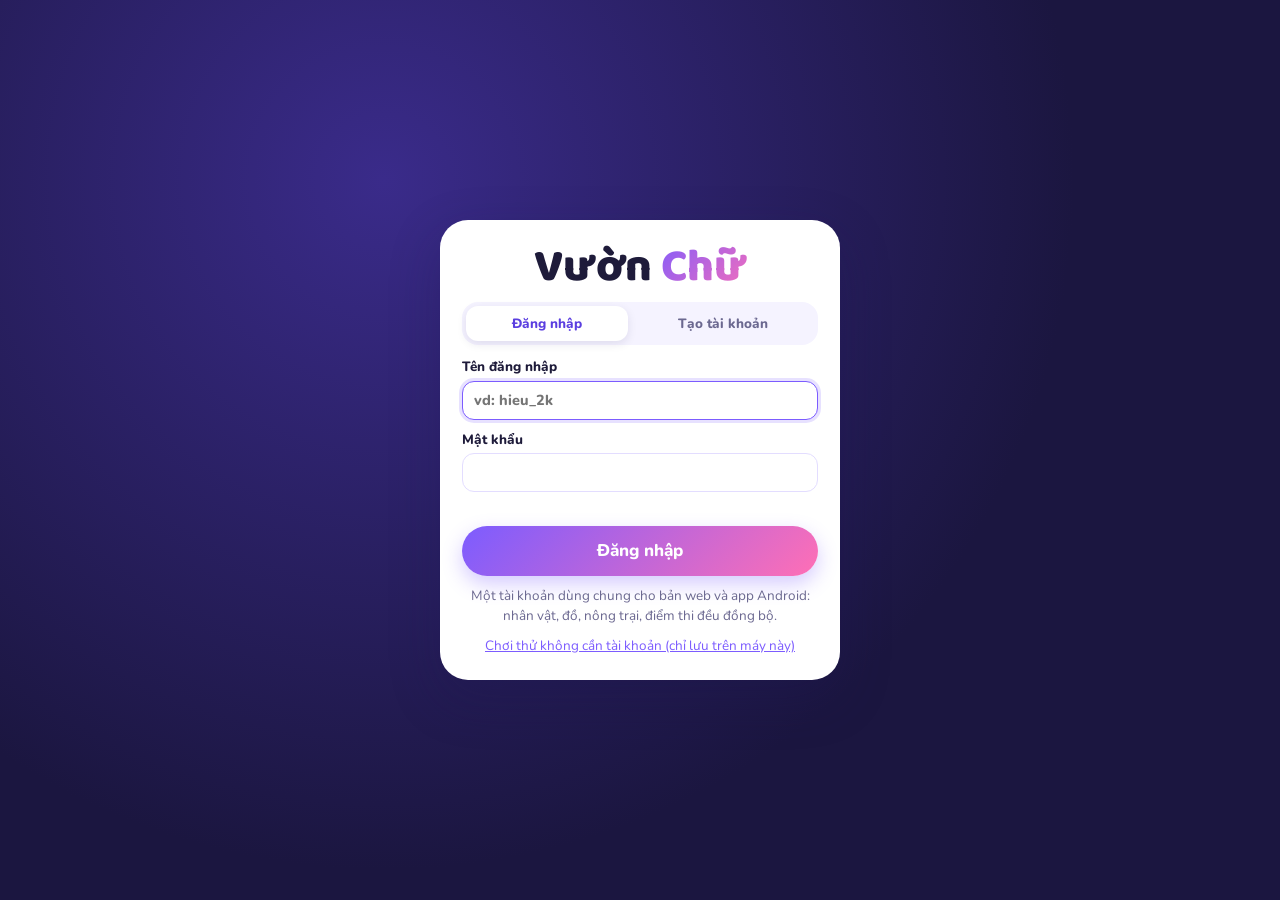
==== commit cc554608: "1.7: phone menu, learn-or-play mode, realistic feet, 31 epic/mythic items - Phones (portrait and lan" ====
--- a/docs/index.html
+++ b/docs/index.html
@@ -15,7 +15,7 @@
   color-scheme:light;
 }
 *{box-sizing:border-box}
-html,body{height:100%}
+html,body{height:100%;margin:0}
 body{background:var(--bg);color:var(--ink);font-family:var(--font);font-size:15px;line-height:1.45;overflow:hidden;
   padding-left:max(0px,env(safe-area-inset-left,0px));padding-right:max(0px,env(safe-area-inset-right,0px))}
 button,input{font:inherit;color:inherit}
@@ -652,6 +652,80 @@
   .hud-card{max-width:110px}
 }
 
+/* ---------- no tap flash / long-press menus on the playfield (Android WebView, iOS Safari) ---------- */
+html,body{-webkit-tap-highlight-color:transparent}
+*{-webkit-tap-highlight-color:transparent}
+#world,.stage{touch-action:none;-webkit-user-select:none;user-select:none;-webkit-touch-callout:none;outline:none}
+
+/* ---------- other players ---------- */
+.pcard{display:flex;gap:16px;align-items:center;flex-wrap:wrap}.pcard .pv.big{background:linear-gradient(160deg,#dbeafe,#fce7f3)}
+.pcard>div{flex:1 1 240px}
+
+/* ---------- interaction invites and gifts ---------- */
+.invite{position:fixed;left:50%;top:calc(70px + env(safe-area-inset-top,0px));transform:translateX(-50%);z-index:80;display:flex;gap:10px;align-items:center;background:#fff;border-radius:18px;padding:10px 14px;box-shadow:0 14px 40px rgba(30,20,80,.35);max-width:min(420px,calc(100% - 20px));font-size:14px;border:2px solid var(--pink)}
+.invite[hidden]{display:none}
+.invite img{width:48px;height:48px;border-radius:14px;background:linear-gradient(160deg,#dbeafe,#fce7f3);flex:none}
+.invite .row-btns{margin-top:6px}
+.gifts{display:grid;grid-template-columns:repeat(auto-fill,minmax(180px,1fr));gap:6px;max-height:260px;overflow:auto}
+@media (max-height:480px) and (orientation:landscape){.invite{top:calc(48px + env(safe-area-inset-top,0px))}.gifts{max-height:150px}}
+
+/* ---------- map/tools buttons (minimap folds away) ---------- */
+.mapbtns{position:absolute;top:calc(64px + env(safe-area-inset-top,0px));right:max(10px,env(safe-area-inset-right,0px));display:flex;flex-direction:column;align-items:flex-end;gap:6px;z-index:2}
+.mapbtns[hidden]{display:none}
+.mapbtns .mm{position:static;top:auto;right:auto}
+.mbrow{display:flex;gap:6px}
+.roundbtn{display:flex;align-items:center;gap:5px;border:1px solid rgba(255,255,255,.25);background:var(--glass);backdrop-filter:blur(10px);color:#fff;border-radius:99px;padding:5px 11px 5px 8px;font:inherit;font-weight:800;font-size:12px;cursor:pointer;box-shadow:0 6px 18px rgba(0,0,0,.18)}
+.roundbtn[hidden]{display:none}
+.roundbtn svg{width:17px;height:17px;fill:none;stroke:currentColor;stroke-width:2;stroke-linecap:round;stroke-linejoin:round}
+.roundbtn.on{background:var(--violet);border-color:var(--violet)}
+#toolbtn{background:linear-gradient(135deg,#ffb020,#ff6fb5);border-color:transparent}
+.todo{display:flex;flex-wrap:wrap;gap:6px;margin:6px 0 10px}.todo span{background:var(--surface-2);border-radius:99px;padding:4px 10px;font-size:12.5px}.todo b{color:var(--violet-dk)}
+.tools{display:grid;grid-template-columns:repeat(auto-fill,minmax(230px,1fr));gap:10px}
+.tool{background:var(--surface-2);border:1px solid var(--line);border-radius:18px;padding:12px;display:flex;flex-direction:column;gap:6px}
+.tool>b{font-family:var(--display);font-size:16px}.tool p{margin:0;font-size:13px}.tool small{color:var(--muted);font-size:11.5px}.tool .btn{margin-top:auto;align-self:flex-start}.tool select{font-size:13px;padding:6px 8px}
+@media (max-width:600px){.mapbtns{top:calc(86px + env(safe-area-inset-top,0px));right:8px}.roundbtn{font-size:11px;padding:4px 9px 4px 6px}.tools{grid-template-columns:1fr}}
+@media (max-height:480px) and (orientation:landscape){.mapbtns{top:calc(48px + env(safe-area-inset-top,0px))}.roundbtn{font-size:11px;padding:3px 9px 3px 6px}.roundbtn svg{width:15px;height:15px}.tools{grid-template-columns:repeat(2,1fr)}}
+
+/* ---------- phone menu: dock folds into a Menu button (portrait phones and landscape phones) ---------- */
+.ph-only,.menubtn{display:none}
+.dk.ph-only.on{color:var(--violet)}
+@media (max-width:600px),(max-height:480px) and (orientation:landscape){
+  .menubtn{display:flex;position:absolute;left:max(10px,env(safe-area-inset-left,0px));bottom:calc(10px + env(safe-area-inset-bottom,0px));z-index:6;flex-direction:column;align-items:center;justify-content:center;gap:1px;width:54px;height:54px;border:0;border-radius:18px;background:var(--grad);color:#fff;font:inherit;font-size:10px;font-weight:800;box-shadow:0 8px 20px rgba(124,92,255,.45);cursor:pointer}
+  .menubtn[hidden]{display:none}
+  .menubtn svg{width:22px;height:22px;fill:none;stroke:currentColor;stroke-width:2.4;stroke-linecap:round}
+  .menubtn .dot{position:absolute;top:5px;right:6px;width:10px;height:10px;border-radius:50%;background:var(--pink);border:2px solid #fff}
+  .menu-open .menubtn svg path{d:path("M6 6l12 12M18 6 6 18")}
+  .dock{display:none}
+  .menu-open .dock{display:grid;grid-template-columns:repeat(4,1fr);gap:6px;left:max(10px,env(safe-area-inset-left,0px));right:auto;bottom:calc(72px + env(safe-area-inset-bottom,0px));transform:none;width:min(330px,calc(100vw - 20px));padding:10px;border-radius:22px;z-index:6;box-shadow:0 14px 40px rgba(0,0,0,.28);animation:menuIn .16s ease-out}
+  .menu-open .dock .dk,.menu-open .dock .dk.main{width:auto;flex:none;margin:0;padding:8px 2px 6px;font-size:11px;border-radius:14px;background:var(--surface-2);color:var(--ink,#2b2a40)}
+  .menu-open .dock .dk.main{background:var(--grad);color:#fff;box-shadow:none}
+  .menu-open .dock .dk svg{width:22px;height:22px}
+  .menu-open .dock .dk[hidden]{display:none}
+  .menu-open .dock .dk.ph-only{display:flex}
+  .menu-open .dock .dk.ph-only[hidden]{display:none}
+  .menu-open .dock .dk.ph-only.on{background:var(--violet);color:#fff}
+  .mapbtns .mbrow{display:none}
+  .chat{left:74px;right:max(10px,env(safe-area-inset-right,0px));width:auto;bottom:calc(16px + env(safe-area-inset-bottom,0px))}
+  .hint{bottom:calc(76px + env(safe-area-inset-bottom,0px))}
+  .maplabel{bottom:calc(76px + env(safe-area-inset-bottom,0px))}
+}
+@media (max-height:480px) and (orientation:landscape){
+  .menubtn{width:48px;height:48px;bottom:8px}
+  .menu-open .dock{grid-template-columns:repeat(5,1fr);width:min(400px,calc(100vw - 20px));bottom:62px}
+  .chat{left:auto;width:min(300px,42vw);bottom:10px}
+  .hint{bottom:calc(64px + env(safe-area-inset-bottom,0px))}
+}
+@keyframes menuIn{from{opacity:0;transform:translateY(10px) scale(.97)}to{opacity:1;transform:none}}
+
+/* ---------- learn / play mode ---------- */
+.modepick{display:grid;grid-template-columns:1fr 1fr;gap:8px}
+.modeb{display:flex;flex-direction:column;gap:3px;text-align:left;padding:10px 12px;border-radius:14px;border:2px solid var(--line);background:var(--surface-2);font:inherit;cursor:pointer;color:inherit}
+.modeb b{font-size:14px}.modeb small{font-size:12px;color:var(--muted);line-height:1.35}
+.modeb[aria-pressed="true"]{border-color:var(--violet);background:rgba(124,92,255,.1)}
+.modewarn{margin:4px 0 8px;font-size:12px;font-weight:700;color:var(--bad)}
+.mode-play .dock .dk[data-act="study"],.mode-play .dock .dk[data-act="tests"]{display:none!important}
+@media (max-width:460px){.modepick{grid-template-columns:1fr}}
+
 </style>
 
 <div id="rotate" class="rotate" role="dialog" aria-label="Xoay ngang điện thoại"><div class="rotcard">
@@ -687,7 +761,10 @@
       <span class="pill streak" title="Chuỗi câu đúng liên tiếp"><svg viewBox="0 0 24 24" aria-hidden="true"><path d="M12 2c1 4 5 5 5 10a5 5 0 0 1-10 0c0-2 1-3 2-4 0 2 1 3 2 3 0-4-1-6 1-9z" fill="currentColor"/></svg><b id="hud-streak">0</b></span>
     </div>
     <div class="maplabel" id="maplabel"></div>
-    <button class="mm" id="mmwrap" data-act="minimap" aria-label="Bản đồ khu vực" hidden><canvas id="minimap"></canvas><span id="mmname"></span></button>
+    <div class="mapbtns" id="mapbtns" hidden>
+      <div class="mbrow"><button class="roundbtn" id="toolbtn" data-act="farmtools" aria-label="Tiện ích nông trại" hidden><svg viewBox="0 0 24 24"><path d="M14.7 6.3a4 4 0 0 0-5.4 5.4L3 18l3 3 6.3-6.3a4 4 0 0 0 5.4-5.4l-2.5 2.5-2.4-.6-.6-2.4z"/></svg><span>Tiện ích</span></button><button class="roundbtn" id="mmbtn" data-act="mm-toggle" aria-label="Bật tắt bản đồ nhỏ"><svg viewBox="0 0 24 24"><path d="M9 4 3 6v14l6-2 6 2 6-2V4l-6 2z"/><path d="M9 4v14M15 6v14"/></svg><span>Bản đồ</span></button></div>
+      <button class="mm" id="mmwrap" data-act="minimap" aria-label="Bản đồ khu vực" hidden><canvas id="minimap"></canvas><span id="mmname"></span></button>
+    </div>
     <div class="banner" id="banner"></div>
     <div class="fade" id="fade"></div>
     <div class="hint" id="hint" aria-live="polite"></div>
@@ -700,8 +777,11 @@
       <button class="dk" data-act="board" aria-label="Bảng xếp hạng"><svg viewBox="0 0 24 24"><path d="M8 21V11M12 21V5M16 21v-7"/><path d="M4 21h16"/></svg><span>Hạng</span></button>
       <button class="dk" data-act="emote" aria-label="Vẫy tay"><svg viewBox="0 0 24 24"><path d="M7 11V6a1.5 1.5 0 0 1 3 0v4M10 10V4.5a1.5 1.5 0 0 1 3 0V10M13 10V5.5a1.5 1.5 0 0 1 3 0V12M16 9a1.5 1.5 0 0 1 3 0v5a7 7 0 0 1-12.5 4.3L4 15a1.5 1.5 0 0 1 2.3-1.9L7 14v-3"/></svg><span>Vẫy tay</span></button>
       <button class="dk" data-act="tests" aria-label="Thi"><svg viewBox="0 0 24 24"><path d="M6 3h9l4 4v14H6z"/><path d="M15 3v4h4"/><path d="M9 12l2 2 4-4"/><path d="M9 17h6"/></svg><span>Thi</span></button>
+      <button class="dk ph-only" id="dk-tools" data-act="farmtools" aria-label="Tiện ích nông trại"><svg viewBox="0 0 24 24"><path d="M14.7 6.3a4 4 0 0 0-5.4 5.4L3 18l3 3 6.3-6.3a4 4 0 0 0 5.4-5.4l-2.5 2.5-2.4-.6-.6-2.4z"/></svg><span>Tiện ích</span></button>
+      <button class="dk ph-only" id="dk-mm" data-act="mm-toggle" aria-label="Bật tắt bản đồ nhỏ"><svg viewBox="0 0 24 24"><rect x="3" y="3" width="18" height="18" rx="3"/><circle cx="12" cy="12" r="2"/></svg><span>Bản đồ nhỏ</span></button>
       <button class="dk" data-act="settings" aria-label="Cài đặt"><svg viewBox="0 0 24 24"><circle cx="12" cy="12" r="3"/><path d="M19.4 15a1.7 1.7 0 0 0 .3 1.8l.1.1a2 2 0 1 1-2.8 2.8l-.1-.1a1.7 1.7 0 0 0-1.8-.3 1.7 1.7 0 0 0-1 1.5V21a2 2 0 1 1-4 0v-.1a1.7 1.7 0 0 0-1.1-1.5 1.7 1.7 0 0 0-1.8.3l-.1.1a2 2 0 1 1-2.8-2.8l.1-.1a1.7 1.7 0 0 0 .3-1.8 1.7 1.7 0 0 0-1.5-1H3a2 2 0 1 1 0-4h.1a1.7 1.7 0 0 0 1.5-1.1 1.7 1.7 0 0 0-.3-1.8l-.1-.1a2 2 0 1 1 2.8-2.8l.1.1a1.7 1.7 0 0 0 1.8.3H9a1.7 1.7 0 0 0 1-1.5V3a2 2 0 1 1 4 0v.1a1.7 1.7 0 0 0 1 1.5 1.7 1.7 0 0 0 1.8-.3l.1-.1a2 2 0 1 1 2.8 2.8l-.1.1a1.7 1.7 0 0 0-.3 1.8V9a1.7 1.7 0 0 0 1.5 1H21a2 2 0 1 1 0 4h-.1a1.7 1.7 0 0 0-1.5 1z"/></svg><span>Cài đặt</span></button>
     </nav>
+    <button class="menubtn" id="menubtn" data-act="menu" aria-label="Mở menu" aria-expanded="false"><svg viewBox="0 0 24 24"><path d="M4 7h16M4 12h16M4 17h16"/></svg><span>Menu</span><i class="dot" hidden></i></button>
     <form class="chat" id="chatform" autocomplete="off"><label class="sr" for="chatinput">Nói tiếng Anh</label><input id="chatinput" maxlength="60" placeholder="Nói tiếng Anh… (Hello!)"><button class="send" type="submit" aria-label="Gửi"><svg viewBox="0 0 24 24"><path d="M4 12l16-8-6 16-2-6-8-2z"/></svg></button></form>
   </div>
 </div>
@@ -1555,6 +1635,54 @@
   return '';
 }
 
+/* ===================== FASHION BATCH 5: more Epic and Mythic pieces (variants of existing shapes in new materials) ===================== */
+// `base` = the shape it is drawn with; `col` = its own colour or material (gradients: gold, galaxy, rainbow, fire, ocean, silver).
+const GOLD = 'url(#hg_gold)', GALAXY = 'url(#hg_galaxy)', RAINBOW = 'url(#rb)', OCEAN = 'url(#hg_ocean)', SILVER = 'url(#hg_silver)', FIRE = 'url(#hg_fire)';
+FASHION.push(
+  // hats
+  {id:'hat_tiara_rose', base:'hat_tiara', slot:'hat', en:'rose tiara', vi:'Vương miện hoa hồng', price:20, cur:'gem', rar:2, lvl:7, col:'#FF6FB5'},
+  {id:'hat_witch_galaxy', base:'hat_witch', slot:'hat', en:'galaxy witch hat', vi:'Mũ phù thủy ngân hà', price:0, rar:4, chest:1, col:GALAXY},
+  {id:'hat_crown_obsidian', base:'hat_crown', slot:'hat', en:'obsidian crown', vi:'Vương miện hắc diệu', price:220, cur:'gem', rar:4, lvl:20, col:'#2B2A40', hot:1},
+  // glasses
+  {id:'face_heart_gold', base:'face_heart', slot:'face', en:'golden heart glasses', vi:'Kính tim hoàng kim', price:20, cur:'gem', rar:2, lvl:7, col:GOLD},
+  {id:'face_cyber_galaxy', base:'face_cyber', slot:'face', en:'galaxy visor', vi:'Kính cyber ngân hà', price:180, cur:'gem', rar:4, lvl:20, col:GALAXY},
+  // mouth / face stickers
+  {id:'mouth_rose_black', base:'mouth_rose', slot:'mouth', en:'black rose', vi:'Hoa hồng đen', price:16, cur:'gem', rar:2, lvl:7, col:'#3B0A2A', hot:1},
+  {id:'mouth_frost_void', base:'mouth_frost', slot:'mouth', en:'void breath', vi:'Hơi thở hư không', price:200, cur:'gem', rar:4, lvl:20, col:'#9B5CFF'},
+  {id:'deco_tear_ruby', base:'deco_tear', slot:'deco', en:'ruby tear', vi:'Lệ hồng ngọc', price:14, cur:'gem', rar:2, lvl:6, col:'#FF3552'},
+  {id:'deco_rune_gold', base:'deco_rune', slot:'deco', en:'golden marks', vi:'Ấn ký hoàng kim', price:180, cur:'gem', rar:4, lvl:20, col:GOLD},
+  // earrings / necklaces
+  {id:'ear_crystal_rose', base:'ear_crystal', slot:'ear', en:'rose crystal drops', vi:'Hoa tai pha lê hồng', price:16, cur:'gem', rar:2, lvl:6, col:'#FF8FC7'},
+  {id:'ear_moon_galaxy', base:'ear_moon', slot:'ear', en:'galaxy moon earrings', vi:'Hoa tai trăng ngân hà', price:180, cur:'gem', rar:4, lvl:20, col:GALAXY},
+  {id:'neck_pearl_black', base:'neck_pearl', slot:'neck', en:'black pearl necklace', vi:'Chuỗi ngọc trai đen', price:18, cur:'gem', rar:2, lvl:7, col:'#3B3550'},
+  {id:'neck_diamond_rainbow', base:'neck_diamond', slot:'neck', en:'rainbow diamond', vi:'Kim cương cầu vồng', price:220, cur:'gem', rar:4, lvl:22, col:RAINBOW, hot:1},
+  // shoes / bags
+  {id:'shoes_glass_rose', base:'shoes_glass', slot:'shoes', en:'rose glass slippers', vi:'Giày pha lê hồng', price:18, cur:'gem', rar:2, lvl:7, col:'#FF8FC7'},
+  {id:'shoes_winged_gold', base:'shoes_winged', slot:'shoes', en:'golden winged shoes', vi:'Giày cánh hoàng kim', price:200, cur:'gem', rar:4, lvl:20, col:GOLD},
+  {id:'bag_luxury_white', base:'bag_luxury', slot:'bag', en:'ivory designer bag', vi:'Túi hàng hiệu trắng ngọc', price:20, cur:'gem', rar:2, lvl:8, col:'#F4F1EA'},
+  {id:'bag_star_galaxy', base:'bag_star', slot:'bag', en:'galaxy star purse', vi:'Ví sao ngân hà', price:0, rar:4, chest:1, col:GALAXY},
+  // wings and back
+  {id:'back_bat_red', base:'back_bat', slot:'back', en:'crimson bat wings', vi:'Cánh dơi huyết', price:25, cur:'gem', rar:2, lvl:7, col:'#B3123E'},
+  {id:'back_angel_dark', base:'back_angel', slot:'back', en:'dark angel wings', vi:'Cánh thiên thần bóng đêm', price:0, rar:4, chest:1, col:'#2B2A40', hot:1},
+  {id:'back_butterfly_galaxy', base:'back_butterfly', slot:'back', en:'galaxy butterfly wings', vi:'Cánh bướm ngân hà', price:260, cur:'gem', rar:4, lvl:22, col:GALAXY},
+  {id:'back_dragon_fire', base:'back_dragon', slot:'back', en:'inferno dragon wings', vi:'Cánh rồng hoả ngục', price:280, cur:'gem', rar:4, lvl:24, col:FIRE},
+  // held items
+  {id:'hand_wand_dark', base:'hand_wand', slot:'hand', en:'shadow wand', vi:'Đũa phép hắc ám', price:22, cur:'gem', rar:2, lvl:7, col:'#6D3FD8'},
+  {id:'hand_saber_red', base:'hand_saber', slot:'hand', en:'red energy sword', vi:'Kiếm năng lượng đỏ', price:24, cur:'gem', rar:2, lvl:8, col:'#FF3552', hot:1},
+  {id:'hand_trident_gold', base:'hand_trident', slot:'hand', en:'golden trident', vi:'Đinh ba hoàng kim', price:220, cur:'gem', rar:4, lvl:22, col:GOLD},
+  // auras
+  {id:'aura_flame_blue', base:'aura_flame', slot:'aura', en:'blue flame aura', vi:'Hào quang lửa xanh', price:24, cur:'gem', rar:2, lvl:8, col:'#4D8BFF'},
+  {id:'aura_hearts_gold', base:'aura_hearts', slot:'aura', en:'golden heart aura', vi:'Hào quang tim vàng', price:200, cur:'gem', rar:4, lvl:20, col:'#FFC83D'},
+  {id:'aura_snow_crystal', base:'aura_snow', slot:'aura', en:'diamond dust aura', vi:'Hào quang bụi kim cương', price:0, rar:4, chest:1, col:'#B9E6FF'},
+  // pets
+  {id:'pet_kitty_black', base:'pet_kitty', slot:'pet', en:'black cat', vi:'Mèo đen huyền bí', price:24, cur:'gem', rar:2, lvl:6, col:'#2B2A40', hot:1},
+  {id:'pet_fox_ice', base:'pet_fox', slot:'pet', en:'snow fox', vi:'Cáo tuyết', price:28, cur:'gem', rar:2, lvl:8, col:'#E6F4FF'},
+  {id:'pet_dragon_gold', base:'pet_dragon', slot:'pet', en:'golden dragon', vi:'Rồng hoàng kim', price:260, cur:'gem', rar:4, lvl:22, col:GOLD},
+  {id:'pet_owl_galaxy', base:'pet_owl', slot:'pet', en:'galaxy owl', vi:'Cú ngân hà', price:0, rar:4, chest:1, col:GALAXY}
+);
+// the shape an item is drawn with (variants reuse an existing design in their own material)
+const artId = id => (id && FASH[id] && FASH[id].base) || id;
+
 /* ===================== SPA LOOKS: face shapes, eyes, facial features, special skins (merged into chibi.js) ===================== */
 // Head space: head x 25..120, y 34..117. Eyes centred at (58,82) and (87,82). Mouth around (72.5,93).
 const FACE_SHAPES = {
@@ -1886,8 +2014,13 @@
   if (pants === 'pants' && L.bottom === 'bot_cargo') s += `<rect x="${x + 2}" y="${y + 5}" width="9" height="7" rx="1.5" fill="${shade(L.bottomC, -0.18)}"/>`;
   if (pants === 'aodai') s += `<rect x="${x}" y="${y}" width="13" height="15" fill="#FFFFFF"/>`;
   if (pants === 'shorts') s += `<path d="M${x} ${y + 6.5}C${x} ${y + 2.9} ${x + 2.9} ${y} ${x + 6.5} ${y}S${x + 13} ${y + 2.9} ${x + 13} ${y + 6.5}V${y + 11}H${x}Z" fill="${L.bottomC}"/>`;
-  const sh2 = L.shoes && FASH[L.shoes]; if (sh2) { const lv2 = (L.lv || {})[L.shoes] || 0; return s + glowWrap(lv2, shoeSVG(L.shoes, sh2.col, lv2, x, y)); }
-  s += `<rect x="${x}" y="${y + 15}" width="13" height="3" fill="#FFFFFF"/><path d="M${x} ${y + 18}H${x + 13}V${y + 21.5}C${x + 13} ${y + 25.1} ${x + 10.1} ${y + 28} ${x + 6.5} ${y + 28}S${x} ${y + 25.1} ${x} ${y + 21.5}Z" fill="${sh}"/>`;
+  const sh2 = L.shoes && FASH[L.shoes]; if (sh2) { const lv2 = (L.lv || {})[L.shoes] || 0; return s + glowWrap(lv2, shoeSVG(artId(L.shoes), sh2.col, lv2, x, y)); }
+  // a real foot: the shoe is wider than the leg, its toe points outwards, with a sole and a shine on the toe cap
+  const o = x < 66 ? -1 : 1, ix = o < 0 ? x + 13.5 : x - 0.5, ox = o < 0 ? x - 0.5 : x + 13.5, tx = o < 0 ? x - 4 : x + 17;
+  s += `<rect x="${x}" y="${y + 15}" width="13" height="3" fill="#FFFFFF"/>`
+    + `<path d="M${ox} ${y + 18}L${ix} ${y + 18}L${ix} ${y + 26.5}Q${ix} ${y + 29.5} ${ix + o * 3} ${y + 29.5}L${tx - o * 3} ${y + 29.5}Q${tx} ${y + 29.5} ${tx} ${y + 26.5}Q${tx} ${y + 22.5} ${ox} ${y + 21}Z" fill="${sh}"/>`
+    + `<path d="M${ix + o * 1.5} ${y + 28.8}L${tx - o * 1.5} ${y + 28.8}" stroke="${shade(sh, -0.4)}" stroke-width="1.8" stroke-linecap="round"/>`
+    + `<ellipse cx="${x + 6.5 - o * 0.5}" cy="${y + 24}" rx="3" ry="1.3" fill="#FFFFFF" opacity=".35"/>`;
   return s;
 }
 function skirtSVG(L) { if (DRESSES.includes(L.top)) return ''; if (BOTTOM_ART[L.bottom]) return BOTTOM_ART[L.bottom](L); const k = L.bottomC;
@@ -1923,8 +2056,8 @@
   ANIM_PH = f.ph || 0;
   const skin = SKIN_TONES[L.skin] || SKIN_TONES[0], lv = L.lv || {}, back = dir === 'u';
   const bob = f.bob || 0, face = f.face || L.face || 'smile';
-  const backItem = L.back ? tierWrap('back', lv[L.back] || 0, itemFx(L.back, lv[L.back] || 0, backSVG(L.back, FASH[L.back].col, lv[L.back] || 0, f.flap || 0, back)), f.flap) : '';
-  const handItem = f.tool ? handSVG(f.tool, '#fff', 0) : (L.hand ? tierWrap('hand', lv[L.hand] || 0, itemFx(L.hand, lv[L.hand] || 0, handSVG(L.hand, FASH[L.hand].col, lv[L.hand] || 0)), f.flap) : '');
+  const backItem = L.back ? tierWrap('back', lv[L.back] || 0, itemFx(artId(L.back), lv[L.back] || 0, backSVG(artId(L.back), FASH[L.back].col, lv[L.back] || 0, f.flap || 0, back)), f.flap) : '';
+  const handItem = f.tool ? handSVG(f.tool, '#fff', 0) : (L.hand ? tierWrap('hand', lv[L.hand] || 0, itemFx(artId(L.hand), lv[L.hand] || 0, handSVG(artId(L.hand), FASH[L.hand].col, lv[L.hand] || 0)), f.flap) : '');
   let s = '';
   if (!back) s += backItem;
   if (L.hairB && !back) s += `<g transform="translate(0 ${bob})">${tpl(NEMO.hairB[L.hairB], L.hairC)}</g>`;
@@ -1935,13 +2068,13 @@
   const tool = f.tool ? handItem : '';
   s += armSVG(L, 44, f.arms ? f.arms[0] : 0, skin, back ? tool : '');
   s += `<path d="M55 113H90V132C90 135.3 87.3 138 84 138H61C57.7 138 55 135.3 55 132V113Z" fill="${skin.b}"/>` + topSVG(L, f) + skirtSVG(L);
-  const acc = (k, fn) => L[k] && FASH[L[k]] ? tierWrap(k, lv[L[k]] || 0, itemFx(L[k], lv[L[k]] || 0, fn(L[k], FASH[L[k]].col, lv[L[k]] || 0)), f.flap) : '';
+  const acc = (k, fn) => L[k] && FASH[L[k]] ? tierWrap(k, lv[L[k]] || 0, itemFx(artId(L[k]), lv[L[k]] || 0, fn(artId(L[k]), FASH[L[k]].col, lv[L[k]] || 0)), f.flap) : '';
   if (!back) {
-    if (L.bag && HANDBAGS.includes(L.bag)) s += `<g transform="rotate(${f.arms ? f.arms[0] : 0} 50 116)">${acc('bag', bagSVG)}</g>`;
+    if (L.bag && HANDBAGS.includes(artId(L.bag))) s += `<g transform="rotate(${f.arms ? f.arms[0] : 0} 50 116)">${acc('bag', bagSVG)}</g>`;
   }
   if (L.back && !back) s += backStraps(L.back, FASH[L.back].col);
   s += armSVG(L, 89, f.arms ? f.arms[1] : 0, skin, back ? '' : tool);
-  if (!back && L.bag && !HANDBAGS.includes(L.bag)) s += acc('bag', bagSVG);
+  if (!back && L.bag && !HANDBAGS.includes(artId(L.bag))) s += acc('bag', bagSVG);
   s += headSVG(L, skin, back);
   if (!back) {
     s += `<g transform="translate(72.5 118) scale(1.25) translate(-72.5 -118)">${acc('neck', neckSVG)}</g>`;
@@ -1949,13 +2082,13 @@
     s += featsSVG(L, skin, 'face');
     s += acc('deco', decoSVG);
     if (L.beard) s += tpl(NEMO.beards[L.beard], L.hairC);
-    if (L.face2) s += tierWrap('face', lv[L.face2] || 0, itemFx(L.face2, lv[L.face2] || 0, faceItemSVG(L.face2, FASH[L.face2].col, lv[L.face2] || 0)), f.flap);
+    if (L.face2) s += tierWrap('face', lv[L.face2] || 0, itemFx(artId(L.face2), lv[L.face2] || 0, faceItemSVG(artId(L.face2), FASH[L.face2].col, lv[L.face2] || 0)), f.flap);
     s += acc('mouth', mouthSVG);
   }
   if (L.hairF && L.hairF !== 'none') s += tpl(NEMO.hairF[L.hairF], L.hairC);
   if (!back) s += acc('ear', earSVG) + featsSVG(L, skin, 'hair');
   if (L.hairB && back) s += tpl(NEMO.hairB[L.hairB], L.hairC);
-  if (L.hat) s += tierWrap('hat', lv[L.hat] || 0, itemFx(L.hat, lv[L.hat] || 0, hatSVG(L.hat, FASH[L.hat].col, lv[L.hat] || 0)), f.flap) + hatAccent(lv[L.hat] || 0);
+  if (L.hat) s += tierWrap('hat', lv[L.hat] || 0, itemFx(artId(L.hat), lv[L.hat] || 0, hatSVG(artId(L.hat), FASH[L.hat].col, lv[L.hat] || 0)), f.flap) + hatAccent(lv[L.hat] || 0);
   // held item on top of everything, following the arm's swing and leaning away from the head
   if (handItem && !f.tool) {
     const fit = HAND_FIT[L.hand] || HAND_FIT._, ax = back ? 44 : 89, rot = f.arms ? f.arms[back ? 0 : 1] : 0, lean = (back ? -1 : 1) * fit[1];
@@ -1987,7 +2120,10 @@
   water: {arms: [0, -55], tool: 'tool_can', bob: 0}, water2: {arms: [0, -75], tool: 'tool_can', bob: 1},
   hoe: {arms: [0, -120], tool: 'tool_hoe', bob: -1}, hoe2: {arms: [0, -30], tool: 'tool_hoe', bob: 2},
   fish: {arms: [0, -40], tool: 'tool_rod'},
-  cheer: {arms: [150, -150], legs: [-2, -2], bob: -6, face: 'laughs', flap: 16}, wave: {arms: [0, -150], face: 'willing'}
+  cheer: {arms: [150, -150], legs: [-2, -2], bob: -6, face: 'laughs', flap: 16}, wave: {arms: [0, -150], face: 'willing'},
+  hug: {arms: [70, -70], bob: -1, face: 'cute', flap: 10, ph: 1}, kiss: {arms: [20, -40], bob: -2, face: 'love', flap: 8, ph: 2},
+  punch1: {arms: [10, -110], legs: [-3, 0], bob: -1, face: 'tempered', flap: 14, ph: 0}, punch2: {arms: [-40, -20], legs: [0, -3], face: 'tempered', flap: -6, ph: 2},
+  dizzy: {arms: [30, -30], legs: [-2, 2], bob: 2, face: 'sleepy', flap: 0, ph: 3}
 };
 const CHIBI_K = 0.36;           // native world px per chibi unit (character ~57 px tall)
 const CHIBI_CACHE = new Map();
@@ -1997,14 +2133,17 @@
   if (!e) {
     const im = new Image(); e = {im, ok: false}; CHIBI_CACHE.set(key, e);
     im.onload = () => { e.ok = true; }; im.src = svgURL(chibiSVG(L, FRAMES[frame] || {}, dir).replace(`width="${VB.w}" height="${VB.h}"`, `width="${px}" height="${Math.round(px * VB.h / VB.w)}"`));
-    if (CHIBI_CACHE.size > 900) { const first = CHIBI_CACHE.keys().next().value; CHIBI_CACHE.delete(first); }
+    if (CHIBI_CACHE.size > 1600) { const first = CHIBI_CACHE.keys().next().value; CHIBI_CACHE.delete(first); }
   }
   return e.ok ? e.im : null;
 }
 // draw with feet at (x, y) in the current world transform; pxScale = device px per world px
 const LAST_OK = new Map();
+const WARMED = new Set();
+function warmChibi(L, px) { const k = JSON.stringify(L) + '|' + px; if (WARMED.has(k)) return; WARMED.add(k); for (const fr of Object.keys(FRAMES)) for (const d of ['d', 'l']) chibiImage(L, fr, d, px); }
 function drawChibi(g, L, frame, dir, x, y, pxScale, id) {
   const w = VB.w * CHIBI_K, h = VB.h * CHIBI_K, px = Math.max(60, Math.round(w * pxScale));
+  if (id) warmChibi(L, px);
   let im = chibiImage(L, frame, dir === 'l' ? 'l' : 'd', px);
   if (!im && id) im = LAST_OK.get(id); else if (im && id) LAST_OK.set(id, im);
   if (!im) return false;
@@ -2015,7 +2154,7 @@
 
 /* ---------- pets ---------- */
 function petSVG(id, lv, frame) {
-  const P = FASH[id], c = P.col, t = lv ? tierFill(lv, '#FF6FB5') : '#FF6FB5', hop = frame % 2 ? -3 : 0;
+  const P = FASH[id], c = P.col, t = lv ? tierFill(lv, '#FF6FB5') : '#FF6FB5', hop = frame % 2 ? -3 : 0; id = artId(id);
   const eyes = (x1, x2, y) => `<circle cx="${x1}" cy="${y}" r="3" fill="#1F1B24"/><circle cx="${x2}" cy="${y}" r="3" fill="#1F1B24"/><circle cx="${x1 + 1}" cy="${y - 1}" r="1" fill="#fff"/><circle cx="${x2 + 1}" cy="${y - 1}" r="1" fill="#fff"/>`;
   const bow = `<path d="M30 ${44 + hop} l-7 -5 v10z M30 ${44 + hop} l7 -5 v10z" fill="${t}"/><circle cx="30" cy="${44 + hop}" r="2.5" fill="${shade(t === 'url(#rb)' ? '#FFC83D' : t, -0.2)}"/>`;
   const crown = lv >= 6 ? `<path d="M20 ${8 + hop} l3 -9 l7 6 l7 -6 l3 9z" fill="url(#rb)"/>` : '';
@@ -2041,7 +2180,7 @@
 
 /* ---------- auras (canvas particles) ---------- */
 function drawAura(g, id, lv, x, y, t) {
-  const base = FASH[id].col, col = id === 'aura_dragon' ? `hsl(${10 + (t / 20) % 40} 100% 60%)` : id === 'aura_galaxy' || id === 'aura_rainbow' ? `hsl(${(t / 6) % 360} 90% 70%)` : lv ? (TIER[lv] === 'rainbow' ? `hsl(${(t / 8) % 360} 90% 65%)` : TIER[lv]) : base;
+  const base = FASH[id].col; id = artId(id); const col = id === 'aura_dragon' ? `hsl(${10 + (t / 20) % 40} 100% 60%)` : id === 'aura_galaxy' || id === 'aura_rainbow' ? `hsl(${(t / 6) % 360} 90% 70%)` : lv ? (TIER[lv] === 'rainbow' ? `hsl(${(t / 8) % 360} 90% 65%)` : TIER[lv]) : base;
   const n = 5 + lv * 2, r = 18 + lv;
   g.save(); g.globalAlpha = 0.35 + lv * 0.05; g.fillStyle = col; g.beginPath(); g.ellipse(x, y, r, r * 0.38, 0, 0, Math.PI * 2); g.fill(); g.globalAlpha = 1;
   if (lv >= 3) { g.strokeStyle = col; g.lineWidth = 1.2; g.globalAlpha = 0.7; g.beginPath(); g.ellipse(x, y, r * 1.35, r * 0.52, 0, 0, Math.PI * 2); g.stroke(); g.globalAlpha = 1; }
@@ -2509,6 +2648,10 @@
 const fmt = s => { s = Math.max(0, Math.ceil(s)); if (s < 60) return s + ' giây'; if (s < 3600) { const m = Math.floor(s / 60), r = s % 60; return r && m < 10 ? `${m} phút ${r} giây` : `${m} phút`; } const h = Math.floor(s / 3600), m = Math.floor((s % 3600) / 60); return m ? `${h} giờ ${m} phút` : `${h} giờ`; };
 const wordRe = en => new RegExp(`\\b${en.replace(/[.*+?^${}()|[\]\\]/g, '\\$&')}\\b`, 'i');
 const need = l => 60 + (l - 1) * 45;
+// Two ways to play, picked once when the account is made: 'learn' (English level is the character level, actions need an answer)
+// or 'play' (no questions; the level comes from XP like a normal farm game).
+const PLAY = () => !!S && S.mode === 'play';
+function playLvl(xp) { let l = 1, r = xp || 0; while (r >= need(l) && l < 60) { r -= need(l); l++; } return {l, r, need: need(l)}; }
 
 const L_ = o => Object.assign({}, DEFAULT_LOOK, o);
 const NPC_DEFS = [
@@ -2704,6 +2847,12 @@
   return rand(t);
 }
 function startQuiz(opt) {
+  // play mode: the action just happens, no question
+  if (PLAY() && !opt.next) {
+    const msg = opt.onResult ? (opt.onResult(true) || '') : ''; addXP(5); sfx('ok');
+    if (opt.onClose) opt.onClose();
+    if (msg) toast(msg); renderHUD(); markDirty(); return;
+  }
   const w = opt.word || pickWord(); lastWord = w.key;
   let type = pickType(w, opt.type);
   if (opt.timer && type === 'spell') type = 'vi2en';
@@ -2780,6 +2929,7 @@
 /* ===================== PROGRESSION ===================== */
 function addXP(n) {
   S.xp += n;
+  if (PLAY()) { const l = playLvl(S.xp).l; if (l > S.lvl) { S.lvl = l; toast(`Lên <b>cấp ${l}</b>! Mở thêm đồ, cây trồng và vật nuôi mới.`, 3500); sfx('coin'); queueFx({kind: 'spark', who: 'player'}); } }
   // the character has no XP level any more: the English level (S.cefr) is its level
 }
 const unlockedCrops = () => CROPS.filter(c => c.lvl <= S.lvl && !c.rare);
@@ -2841,7 +2991,7 @@
 }
 function changeMap(to, tx, ty) {
   S.map = to; const c = center(tx, ty); P.x = c.x; P.y = c.y; P.path = []; P.act = null; P.dir = tx < 3 ? 'r' : 'l';
-  spawnNPCs(); FX = []; renderHUD(); markDirty();
+  spawnNPCs(); FX = []; renderHUD(); markDirty(); mpJoin();
   const M = MAPS[to]; showBanner(M.en, M.vi); speak(M.en, true);
 }
 function spawnNPCs() {
@@ -3025,7 +3175,9 @@
 }
 function shopPick(id) {
   const f = FASH[id]; if (!f || S.owned.includes(id) || (f.lvl || 1) > S.lvl || !canAfford(f)) return;
-  BUY = {id, opts: shuffle([f.en, ...shuffle(FASHION.filter(x => x.id !== id && x.en !== f.en)).slice(0, 3).map(x => x.en)]), done: false}; refreshNpc(); speak('What is this in English?', true);
+  BUY = {id, opts: shuffle([f.en, ...shuffle(FASHION.filter(x => x.id !== id && x.en !== f.en)).slice(0, 3).map(x => x.en)]), done: false};
+  if (PLAY()) return shopAnswer(BUY.opts.indexOf(f.en));
+  refreshNpc(); speak('What is this in English?', true);
 }
 function shopAnswer(i) {
   if (!BUY || BUY.done) return; const f = FASH[BUY.id];
@@ -3209,7 +3361,7 @@
 }
 function openSettings() {
   openModal(`<h2 class="ptitle">Cài đặt</h2>
-    ${acctHTML()}
+    ${acctHTML()}${genderHTML()}
     <div class="row-btns"><button class="btn ghost" data-act="sound">${S.sound ? 'Tắt âm thanh' : 'Bật âm thanh'}</button><button class="btn ghost" data-act="credits">Ghi công hình ảnh</button><button class="btn ghost" data-act="help">Cách chơi</button></div>
     <div class="row-btns"><button class="btn ghost danger" data-act="reset" id="reset-btn">Chơi lại từ đầu</button></div>`, {label: 'Cài đặt'});
   setSaveBadge('ok');
@@ -3251,16 +3403,16 @@
 /* ===================== CHARACTER CREATOR ===================== */
 let CC = null;
 function openCreator(first) {
-  CC = {name: S.name || '', look: fullLook(S.look), level: S.study.level, track: S.study.track, first, tab: 'body'};
+  CC = {name: S.name || '', look: fullLook(S.look), level: S.study.level, track: S.study.track, gender: S.gender || null, first, tab: 'body', mode: S.mode === 'play' ? 'play' : 'learn'};
   renderCreator();
 }
 function renderCreator() {
-  const L = CC.look, tabs = [['body', 'Dáng người'], ['hair', 'Tóc'], ['face', 'Khuôn mặt'], ['study', 'Học tập']].filter(t => CC.first || t[0] !== 'study');
+  const L = CC.look, tabs = [['body', 'Dáng người'], ['hair', 'Tóc'], ['face', 'Khuôn mặt'], ['study', 'Học tập']].filter(t => (CC.first && CC.mode !== 'play') || t[0] !== 'study');
   const sw = (k, list) => `<div class="swatches">${list.map(c => `<button class="sw" style="background:${c}" data-act="cc" data-k="${k}" data-v="${c}" aria-pressed="${L[k] === c}" aria-label="${c}"></button>`).join('')}</div>`;
   const chips = (k, list, vi) => `<div class="chips">${list.map(v => `<button class="chip" data-act="cc" data-k="${k}" data-v="${v}" aria-pressed="${String(L[k]) === String(v)}">${esc(vi(v))}</button>`).join('')}</div>`;
   let body = '';
   if (CC.tab === 'body') body = `<span class="lbl">Màu da</span><div class="swatches">${SKIN_TONES.map((t, i) => (i < BASE_SKINS || spaOwned('sk_' + t.id)) ? `<button class="sw" style="background:${t.b}" data-act="cc" data-k="skin" data-v="${i}" aria-pressed="${L.skin === i}" aria-label="Màu da ${i + 1}"></button>` : '').join('')}</div>
-    <span class="lbl">Kiểu áo</span>${chips('top', ['top_tee', 'top_dress'], v => FASH[v].vi)}<span class="lbl">Màu áo</span>${sw('topC', CLOTH_COLS)}<span class="lbl">Màu quần</span>${sw('bottomC', CLOTH_COLS)}`;
+    <span class="lbl">Giới tính</span><div class="chips">${[['m', 'Nam'], ['f', 'Nữ']].map(([v, l]) => `<button class="chip" data-act="cc-g" data-v="${v}" aria-pressed="${CC.gender === v}">${l}</button>`).join('')}</div><span class="lbl">Kiểu áo</span>${chips('top', ['top_tee', 'top_dress'], v => FASH[v].vi)}<span class="lbl">Màu áo</span>${sw('topC', CLOTH_COLS)}<span class="lbl">Màu quần</span>${sw('bottomC', CLOTH_COLS)}`;
   if (CC.tab === 'hair') body = `<span class="lbl">Tóc phía trước</span>${chips('hairF', Object.keys(NEMO.hairF).filter(v => v !== 'none').concat('none').filter(ownsHairF), v => HAIR_F_VI[v] || (HAIR_ITEMS.find(h => h.f === v) || {}).vi || v)}<span class="lbl">Tóc phía sau</span>${chips('hairB', [null, ...Object.keys(NEMO.hairB)].filter(ownsHairB), v => HAIR_B_VI[v] || (HAIR_ITEMS.find(h => h.b === v) || {}).vi || v)}<span class="lbl">Màu tóc</span>${sw('hairC', [...HAIR_COLS, ...ownedDyes()])}<p class="note">Kiểu tóc và màu nhuộm đẹp, hiếm có ở <b>Tiệm tóc</b> trong Làng. <button class="linkbtn" data-act="salon">Đến tiệm tóc</button></p>`;
   if (CC.tab === 'face') body = `<span class="lbl">Biểu cảm</span>${chips('face', FACES, v => FACE_VI[v])}<span class="lbl">Râu</span>${chips('beard', [null, 'short', 'middle', 'long'], v => ({null: 'Không', short: 'Ria mép', middle: 'Râu quai nón', long: 'Râu dài'})[v])}`;
   if (CC.tab === 'study') body = `<span class="lbl">Trình độ tiếng Anh hiện tại</span><div class="chips">${['A1','A2','B1','B2'].map(lv => `<button class="chip" data-act="cc-lv" data-v="${lv}" aria-pressed="${CC.level === lv}">${lv} · ${LEVEL_VI[lv]}</button>`).join('')}</div>
@@ -3268,6 +3420,7 @@
   const html = `<h2 class="ptitle">${CC.first ? 'Tạo nhân vật' : 'Sửa ngoại hình'}</h2>${CC.first ? '<p class="psub">Chọn tên, ngoại hình và trình độ tiếng Anh trước khi vào làng.</p>' : ''}
     <div class="ward"><div class="ward-prev"><div class="stagebox"><img class="pv hero" id="cc-prev" src="${portraitSVG(L, {full: true})}" alt="Xem trước nhân vật"></div></div><div class="ward-main">
       <label class="lbl" for="cc-name">Tên nhân vật</label><input id="cc-name" class="field" maxlength="14" placeholder="Ví dụ: Hiếu" value="${esc(CC.name)}">
+      ${CC.first ? `<span class="lbl">Bạn muốn chơi thế nào?</span><div class="modepick">${[['learn', 'Vừa chơi vừa học tiếng Anh', 'Cấp nhân vật là trình độ tiếng Anh. Thu hoạch, mua đồ… cần trả lời câu hỏi.'], ['play', 'Chỉ chơi', 'Không có câu hỏi. Làm nông, câu cá, mua sắm để lên cấp.']].map(([v, t, s]) => `<button class="modeb" data-act="cc-mode" data-v="${v}" aria-pressed="${CC.mode === v}"><b>${t}</b><small>${s}</small></button>`).join('')}</div><p class="modewarn">Chỉ chọn được một lần khi tạo tài khoản, sau này không đổi được.</p>` : ''}
       <div class="seg">${tabs.map(([k, l]) => `<button class="segb" data-act="cc-tab" data-t="${k}" aria-pressed="${CC.tab === k}">${l}</button>`).join('')}</div>${body}
     </div></div><div class="row-btns end"><button class="btn big" data-act="cc-done">${CC.first ? 'Vào làng' : 'Lưu'}</button></div>`;
   const keep = $('#modal .panel') ? $('#modal .panel').scrollTop : 0;
@@ -3277,9 +3430,11 @@
 function ccDone() {
   const nm = ($('#cc-name').value || '').trim().slice(0, 14);
   if (!nm) { toast('Hãy đặt tên cho nhân vật.'); $('#cc-name').focus(); return; }
-  S.name = nm; S.look = Object.assign({}, CC.look, {lv: S.look.lv || {}});
+  S.name = nm; S.look = Object.assign({}, CC.look, {lv: S.look.lv || {}}); if (CC.gender) S.gender = CC.gender;
   const first = CC.first; S.created = true;
   if (CC.look.top === 'top_dress' && !S.owned.includes('top_dress')) S.owned.push('top_dress');
+  if (first) S.mode = CC.mode === 'play' ? 'play' : 'learn';
+  if (first && S.mode === 'play') { S.lvl = playLvl(S.xp).l; CC.level = 'A1'; }
   if (first) { S.study.level = CC.level; S.study.track = CC.track; S.study.unlocked = LEVELS.slice(0, LEVELS.indexOf(CC.level) + 1); S.orders = [genOrder(['carrot']), genOrder(['radish', 'carrot']), genOrder(['egg'])]; }
   const picked = CC.level; CC = null; closeModal(); saveNow(true);
   if (first && picked !== 'A1') setTimeout(() => openModal(`<h2 class="ptitle">Được công nhận ${picked}?</h2><p class="psub">Cấp độ của nhân vật chính là trình độ tiếng Anh. Bạn bắt đầu ở <b>A1</b>. Làm bài kiểm tra xếp lớp 24 câu để được công nhận ngay ${picked} và mở khoá đồ, cây trồng, vật nuôi theo trình độ.</p><div class="row-btns"><button class="btn gold" data-act="t-place">Làm bài xếp lớp</button><button class="btn ghost" data-act="close">Để sau</button></div>`, {label: 'Xếp lớp'}), 4800);
@@ -3519,9 +3674,9 @@
 //   lvl 1-3 -> A1, 4-7 -> A2, 8-12 -> B1, 13-18 -> B2, 19+ -> C1.   S.lvl is kept equal to the highest number the current level opens.
 const TIER_MAX = [3, 7, 12, 18, 99];
 const tierOf = n => (n || 1) <= 3 ? 0 : n <= 7 ? 1 : n <= 12 ? 2 : n <= 18 ? 3 : 4;
-const needTag = n => `Cần ${LEVELS[tierOf(n)]}`;
+const needTag = n => S && S.mode === 'play' ? `Cần cấp ${n}` : `Cần ${LEVELS[tierOf(n)]}`;
 const lvIdx = () => Math.max(0, LEVELS.indexOf((S && S.cefr) || 'A1'));
-function syncLvl() { S.lvl = TIER_MAX[lvIdx()]; }
+function syncLvl() { S.lvl = S.mode === 'play' ? playLvl(S.xp).l : TIER_MAX[lvIdx()]; }
 
 // how ready the player is for the next level: 70% from mastered words of the current level, 30% from recent practice
 // rules for leaving each level (index = current level): share of its words at 3 stars, answers needed, test length, pass mark
@@ -3579,6 +3734,13 @@
 }
 
 function openLevel() {
+  if (PLAY()) {
+    const p = playLvl(S.xp), pct = Math.round(p.r / p.need * 100);
+    return openModal(`<h2 class="ptitle">Cấp độ nhân vật</h2>
+      <div class="lvhero"><span class="lvbig">${p.l}</span><div><b>Cấp ${p.l}</b><small>Chế độ chỉ chơi: làm nông, câu cá, mua sắm để nhận kinh nghiệm và lên cấp.</small></div></div>
+      <h3 class="ph3">Tiến độ lên cấp ${p.l + 1}</h3><div class="lvprog"><i style="--w:${pct}%"></i><span>${p.r}/${p.need} XP</span></div>
+      <p class="note">Mỗi việc trong trại +5 XP, mỗi lần dùng tiện ích +10 XP. Cấp càng cao càng mở nhiều đồ, cây trồng và vật nuôi.</p>`, {label: 'Cấp độ'});
+  }
   const r = readiness(), cd = lvCooldown();
   const hist = (S.tests || []).filter(t => t.kind === 'levelup' || t.kind === 'placement').slice(0, 5);
   openModal(`<h2 class="ptitle">Trình độ tiếng Anh</h2>
@@ -3716,7 +3878,7 @@
 function hairPick(id) {
   const h = HAIR[id]; if (!h || (S.hair || []).includes(id) || (h.lvl || 1) > S.lvl || !salAfford(h)) return;
   const same = HAIR_ITEMS.filter(x => x.id !== id && hairKind(x) === hairKind(h) && x.en !== h.en);
-  SAL.buy = {id, opts: shuffle([h.en, ...shuffle(same).slice(0, 3).map(x => x.en)]), done: false}; salonRefresh(); speak('What is this called in English?', true);
+  SAL.buy = {id, opts: shuffle([h.en, ...shuffle(same).slice(0, 3).map(x => x.en)]), done: false}; if (PLAY()) return hairAnswer(SAL.buy.opts.indexOf(h.en)); salonRefresh(); speak('What is this called in English?', true);
 }
 function hairAnswer(i) {
   const B = SAL.buy; if (!B || B.done) return; const h = HAIR[B.id];
@@ -3801,7 +3963,7 @@
 function spaPick(id) {
   const x = SPA[id]; if (!x || spaOwned(id) || (x.lvl || 1) > S.lvl || !salAfford(x)) return;
   const same = SPA_ITEMS.filter(y => y.id !== id && y.en !== x.en && (y.k === x.k || Math.random() < 0.3));
-  SPAS.buy = {id, opts: shuffle([x.en, ...shuffle(same).slice(0, 3).map(y => y.en)]), done: false}; spaRefresh(); speak('What is this called in English?', true);
+  SPAS.buy = {id, opts: shuffle([x.en, ...shuffle(same).slice(0, 3).map(y => y.en)]), done: false}; if (PLAY()) return spaAnswer(SPAS.buy.opts.indexOf(x.en)); spaRefresh(); speak('What is this called in English?', true);
 }
 function spaAnswer(i) {
   const B = SPAS.buy; if (!B || B.done) return; const x = SPA[B.id];
@@ -4011,10 +4173,254 @@
     renderHUD();
   } catch (e) { toast('Chưa tải được tài khoản: ' + authErr(e)); }
 }
+function genderHTML() { return `<div class="acct"><b>Giới tính</b><div class="chips">${[['m', 'Nam'], ['f', 'Nữ']].map(([v, l]) => `<button class="chip" data-act="soc-setg" data-v="${v}" aria-pressed="${S.gender === v}">${l}</button>`).join('')}</div><p class="note">Dùng cho tương tác giữa người chơi (hôn má chỉ giữa nam và nữ).</p></div>`; }
 function acctHTML() {
   if (Store.mode === 'supa') return `<div class="acct"><b>Tài khoản: ${esc(SB.sess.username)}</b><p class="note">Tiến độ tự đồng bộ giữa web và app Android. ${Store.offline ? '<b>Đang ngoại tuyến</b>, sẽ gửi lên khi có mạng.' : ''}</p><p class="note" id="savebadge" data-state="ok"></p><div class="row-btns"><button class="btn ghost sm" data-act="sync">Đồng bộ ngay</button><button class="btn ghost sm danger" data-act="logout">Đăng xuất</button></div></div>`;
   const where = Store.mode === 'cloud' ? 'Bạn đang lưu bằng tài khoản Claude (chỉ có trên link Claude).' : 'Bạn đang chơi thử, tiến độ chỉ lưu trên máy này.';
   return `<div class="acct"><b>Tài khoản</b><p class="note">${where} Đăng nhập tài khoản Vườn Chữ để chơi chung tiến độ trên web và app.</p><p class="note" id="savebadge" data-state="ok"></p><div class="row-btns"><button class="btn sm" data-act="login">Đăng nhập</button><button class="btn ghost sm" data-act="register">Tạo tài khoản</button></div></div>`;
+}
+
+/* ===================== MULTIPLAYER: meet other players in public areas (Supabase Realtime: presence + broadcast) ===================== */
+// One channel per public map. The farm stays private. Only logged-in Vườn Chữ accounts appear to each other.
+const MP_MAPS = ['village', 'park', 'river'];
+const MP = {ws: null, ref: 0, topic: null, joinRef: null, joined: false, others: {}, hb: null, retry: 0, sent: {x: 0, y: 0, dir: '', t: 0}, lookKey: '', lastStep: performance.now()};
+const BAD_WORDS = /\b(đm|dm|vcl|vkl|địt|dit me|lồn|cặc|đéo|fuck|shit|bitch|dick|cunt)\b/gi;
+const cleanText = t => String(t || '').slice(0, 60).replace(BAD_WORDS, m => '*'.repeat(m.length));
+const mpOn = () => Store.mode === 'supa' && !!SB.sess && !!Store.uid;
+function mpSend(topic, event, payload) { if (MP.ws && MP.ws.readyState === 1) { const ref = String(++MP.ref); MP.ws.send(JSON.stringify({topic, event, payload, ref})); return ref; } return null; }
+function mpConnect() {
+  if (MP.ws || !mpOn() || typeof WebSocket === 'undefined') return;
+  let ws; try { ws = new WebSocket(`${SB.url.replace(/^http/, 'ws')}/realtime/v1/websocket?apikey=${encodeURIComponent(SB.key)}&vsn=1.0.0`); } catch (e) { return; }
+  MP.ws = ws;
+  ws.onopen = () => { MP.retry = 0; clearInterval(MP.hb); MP.hb = setInterval(() => mpSend('phoenix', 'heartbeat', {}), 25000); MP.topic = null; mpJoin(); };
+  ws.onmessage = e => { try { mpOnMsg(JSON.parse(e.data)); } catch (er) {} };
+  ws.onclose = () => { clearInterval(MP.hb); MP.ws = null; MP.topic = null; MP.joined = false; MP.others = {}; if (mpOn()) setTimeout(mpConnect, Math.min(30000, 2000 * (++MP.retry))); };
+  ws.onerror = () => {};
+}
+function mpMe() {
+  return {uid: Store.uid, name: (S.name || SB.sess.username).slice(0, 16), user: SB.sess.username, look: S.look, cefr: S.cefr || 'A1', track: S.study.track, gender: S.gender || null, x: Math.round(P.x), y: Math.round(P.y), dir: P.dir};
+}
+// join the channel of the current map (leaving the previous one)
+function mpJoin() {
+  if (!MP.ws) { mpConnect(); return; }
+  const want = mpOn() && MP_MAPS.includes(S.map) ? `realtime:vc-${S.map}` : null;
+  if (MP.topic === want) return;
+  if (MP.topic) mpSend(MP.topic, 'phx_leave', {});
+  MP.topic = want; MP.joined = false; MP.others = {};
+  if (want) MP.joinRef = mpSend(want, 'phx_join', {config: {broadcast: {self: false, ack: false}, presence: {key: Store.uid}, private: false}});
+}
+function mpTrack() { if (MP.joined) { MP.lookKey = JSON.stringify(S.look) + S.name + S.cefr + S.gender; mpSend(MP.topic, 'presence', {type: 'presence', event: 'track', payload: mpMe()}); } }
+function mpCast(event, payload) { if (MP.joined) mpSend(MP.topic, 'broadcast', {type: 'broadcast', event, payload: Object.assign({uid: Store.uid}, payload)}); }
+function mpUpsert(m) {
+  if (!m || !m.uid || m.uid === Store.uid) return;
+  const o = MP.others[m.uid] || (MP.others[m.uid] = {uid: m.uid, x: m.x, y: m.y, tx: m.x, ty: m.y, dir: m.dir || 'd', phase: 0, moving: false});
+  Object.assign(o, {name: cleanText(m.name) || 'Người chơi', user: m.user, cefr: m.cefr || 'A1', track: m.track, gender: m.gender || null, look: fullLook(m.look || {}), seen: Date.now()});
+  if (typeof m.x === 'number') { o.tx = m.x; o.ty = m.y; }
+}
+function mpOnMsg(msg) {
+  const {topic, event, payload, ref} = msg;
+  if (topic !== MP.topic) return;
+  if (event === 'phx_reply' && ref === MP.joinRef) { if (payload && payload.status === 'ok') { MP.joined = true; mpTrack(); } return; }
+  if (event === 'presence_state') { for (const [k, v] of Object.entries(payload || {})) if (v.metas && v.metas[0]) mpUpsert(v.metas[v.metas.length - 1]); return; }
+  if (event === 'presence_diff') {
+    for (const [k, v] of Object.entries(payload.joins || {})) if (v.metas && v.metas[0]) mpUpsert(v.metas[v.metas.length - 1]);
+    for (const k of Object.keys(payload.leaves || {})) if (!(payload.joins || {})[k]) delete MP.others[k];
+    return;
+  }
+  if (event !== 'broadcast' || !payload) return;
+  const ev = payload.event, d = payload.payload || {}, o = MP.others[d.uid];
+  if (ev === 'mv' && o) { o.tx = d.x; o.ty = d.y; o.dir = d.dir || o.dir; o.seen = Date.now(); }
+  if (ev === 'say' && o) { o.say = {text: cleanText(d.text), t: performance.now()}; }
+  if (ev === 'emote' && o) { o.emote = performance.now(); o.say = {text: cleanText(d.text || 'Hi!'), t: performance.now()}; }
+  if (['req', 'res', 'act', 'gift', 'gift_ok'].includes(ev)) return mpSocial(ev, d, o);
+  if ((ev === 'wave' || ev === 'like') && d.to === Store.uid) {
+    const who = o ? o.name : cleanText(d.name);
+    if (o) o.emote = performance.now();
+    if (ev === 'wave') toast(`<b>${esc(who)}</b> vẫy tay chào bạn! 👋`, 4000);
+    else { S.likes = (S.likes || 0) + 1; markDirty(); toast(`<b>${esc(who)}</b> khen bộ đồ của bạn đẹp quá!`, 4000); sfx('coin'); }
+  }
+}
+// every 150 ms: send our position when it changed (and a keep-alive every 4 s), re-announce when our look changes
+setInterval(() => {
+  if (!S || !P) return;
+  if (mpOn() && !MP.ws) mpConnect();
+  if (!MP.joined) return;
+  const now = Date.now(), moved = Math.hypot(P.x - MP.sent.x, P.y - MP.sent.y) > 2 || P.dir !== MP.sent.dir;
+  if (moved || now - MP.sent.t > 4000) { mpCast('mv', {x: Math.round(P.x), y: Math.round(P.y), dir: P.dir}); MP.sent = {x: P.x, y: P.y, dir: P.dir, t: now}; }
+  if (JSON.stringify(S.look) + S.name + S.cefr + S.gender !== MP.lookKey) mpTrack();
+}, 150);
+// other players in this area, smoothly following their latest position
+function mpList() {
+  const now = performance.now(), dt = Math.min(0.1, (now - MP.lastStep) / 1000); MP.lastStep = now;
+  const list = [];
+  for (const o of Object.values(MP.others)) {
+    if (Date.now() - (o.seen || 0) > 45000) { delete MP.others[o.uid]; continue; }
+    const dx = o.tx - o.x, dy = o.ty - o.y, d = Math.hypot(dx, dy);
+    if (d > 260) { o.x = o.tx; o.y = o.ty; }
+    else if (d > 0.5) { const step = Math.min(d, Math.max(70, d * 6) * dt); o.x += dx / d * step; o.y += dy / d * step; }
+    o.moving = d > 1.5; if (o.moving) o.phase += dt * 10;
+    list.push(o);
+  }
+  return list;
+}
+function mpAt(wx, wy) { return Object.values(MP.others).find(o => Math.abs(wx - o.x) < 14 && wy > o.y - 56 && wy < o.y + 6); }
+function openPlayer(o) {
+  const L = o.look;
+  openModal(`<div class="pcard"><img class="pv big" src="${portraitSVG(L, {full: true, hand: true})}" alt=""><div>
+    <h2 class="ptitle">${esc(o.name)}</h2><p class="psub">@${esc(o.user || '')} · Trình độ <b>${esc(o.cefr)}</b>${o.track && TRACKS[o.track] ? ' · ' + esc(TRACKS[o.track].vi) : ''}</p>
+    <div class="row-btns"><button class="btn" data-act="mp-wave" data-id="${o.uid}">Vẫy tay chào</button><button class="btn gold" data-act="mp-like" data-id="${o.uid}">Khen bộ đồ</button><button class="btn ghost" data-act="mp-go" data-id="${o.uid}">Đi tới</button></div>
+    ${socialButtons(o)}
+    <p class="note">Nói chuyện bằng ô "Nói tiếng Anh…" ở góc dưới: mọi người trong khu đều thấy bong bóng chat của bạn.</p></div></div>`, {label: 'Người chơi', wide: true});
+}
+function mpWave(uid) { const o = MP.others[uid]; if (!o) return; P.emote = performance.now(); P.say = {text: `Hi, ${o.name}!`, t: performance.now()}; mpCast('wave', {to: uid, name: S.name}); mpCast('emote', {text: `Hi, ${o.name}!`}); closeModal(); }
+function mpLike(uid) { const o = MP.others[uid]; if (!o) return; mpCast('like', {to: uid, name: S.name}); toast(`Đã khen bộ đồ của <b>${esc(o.name)}</b>.`); closeModal(); }
+function mpGo(uid) { const o = MP.others[uid]; if (!o) return; closeModal(); const [tx, ty] = tileOf(o.x, o.y); approach(tx, ty, 1.4, null, true); }
+
+/* ===================== SOCIAL ACTIONS between players: hug, high-five, kiss, pillow fight, gifts ===================== */
+// Every action needs the other player to accept (an invite card pops up on their screen, 15 s).
+// Kiss is only offered between a boy and a girl, as the player asked; everything else works for anyone.
+const SOCIAL = {
+  hug:     {vi: 'Ôm', en: 'a hug', ask: 'muốn ôm bạn', dur: 2600},
+  high5:   {vi: 'Đập tay', en: 'a high five', ask: 'muốn đập tay với bạn', dur: 1800},
+  kiss:    {vi: 'Hôn má', en: 'a kiss', ask: 'muốn hôn má bạn', dur: 2800},
+  fight:   {vi: 'Đánh gối', en: 'a pillow fight', ask: 'rủ bạn đánh gối', dur: 3200}
+};
+const GENDER_VI = {m: 'Nam', f: 'Nữ'};
+const SOC = {pending: {}, invite: null, lastReq: 0, gifts: {}};
+const canKiss = o => S.gender && o.gender && S.gender !== o.gender;
+
+// ---- the player card gets the action buttons
+function socialButtons(o) {
+  const b = (k, extra = '') => `<button class="btn ${k === 'fight' ? 'ghost' : ''}" data-act="soc-req" data-k="${k}" data-id="${o.uid}" ${extra}>${SOCIAL[k].vi}</button>`;
+  const kiss = !S.gender ? `<button class="btn ghost" data-act="soc-gender">Hôn má (chọn giới tính trước)</button>`
+    : canKiss(o) ? b('kiss') : '';
+  return `<h3 class="ph3">Tương tác</h3><div class="row-btns">${b('hug')}${b('high5')}${kiss}${b('fight')}<button class="btn gold" data-act="soc-gift" data-id="${o.uid}">Tặng quà</button></div>
+    <p class="note">Người kia cần bấm đồng ý thì mới diễn ra.${o.gender ? ` ${esc(o.name)} là ${GENDER_VI[o.gender]}.` : ''}</p>`;
+}
+function socRequest(kind, uid) {
+  const o = MP.others[uid]; if (!o || !SOCIAL[kind]) return;
+  if (kind === 'kiss' && !canKiss(o)) return;
+  if (Date.now() - SOC.lastReq < 4000) { toast('Đợi một chút rồi mời tiếp nhé.'); return; }
+  SOC.lastReq = Date.now();
+  const rid = Math.random().toString(36).slice(2, 9); SOC.pending[rid] = {kind, uid, t: Date.now()};
+  mpCast('req', {to: uid, rid, kind, name: S.name, gender: S.gender || null});
+  closeModal(); toast(`Đã gửi lời mời <b>${SOCIAL[kind].vi.toLowerCase()}</b> tới ${esc(o.name)}. Chờ người ấy đồng ý…`);
+  setTimeout(() => { if (SOC.pending[rid]) { delete SOC.pending[rid]; toast(`${esc(o.name)} chưa trả lời lời mời.`); } }, 16000);
+}
+// ---- invite card on the receiver's screen
+function showInvite(d) {
+  const o = MP.others[d.uid]; if (!o) return;
+  if (d.kind === 'kiss' && !canKiss(o)) return mpCast('res', {to: d.uid, rid: d.rid, ok: false});
+  SOC.invite = d; clearTimeout(SOC.inviteT);
+  let el = $('#invite'); if (!el) { el = document.createElement('div'); el.id = 'invite'; el.className = 'invite'; document.body.appendChild(el); }
+  el.hidden = false;
+  el.innerHTML = `<img src="${portraitSVG(o.look)}" alt=""><div><b>${esc(o.name)}</b> ${SOCIAL[d.kind].ask}.<div class="row-btns"><button class="btn sm" data-act="soc-yes">Đồng ý</button><button class="btn ghost sm" data-act="soc-no">Từ chối</button></div></div>`;
+  sfx('pop');
+  SOC.inviteT = setTimeout(() => socAnswer(false), 15000);
+}
+function socAnswer(ok) {
+  const d = SOC.invite; SOC.invite = null; clearTimeout(SOC.inviteT); const el = $('#invite'); if (el) el.hidden = true;
+  if (!d) return;
+  mpCast('res', {to: d.uid, rid: d.rid, ok});
+  if (ok) { const winner = d.kind === 'fight' ? (Math.random() < 0.5 ? d.uid : Store.uid) : null; mpCast('act', {a: d.uid, b: Store.uid, kind: d.kind, winner}); startPair(d.uid, Store.uid, d.kind, winner); }
+}
+// ---- both players (and everyone nearby) play the animation
+function pairEnt(uid) { return uid === Store.uid ? P : MP.others[uid]; }
+function startPair(a, b, kind, winner) {
+  const A = pairEnt(a), B = pairEnt(b); if (!A || !B) return;
+  const t0 = performance.now();
+  A.pair = {kind, t0, other: b, winner}; B.pair = {kind, t0, other: a, winner};
+  // the one who asked steps up next to the other and they face each other
+  if (a === Store.uid) { const side = P.x < B.x ? -1 : 1; P.path = []; P.x = B.x + side * 30; P.y = B.y; }
+  if (A !== P) { /* remote: its own client moves it */ }
+  const faceEach = (X, Y) => { X.dir = X.x <= Y.x ? 'r' : 'l'; };
+  setTimeout(() => { faceEach(A, B); faceEach(B, A); }, 60);
+  if (a === Store.uid || b === Store.uid) {
+    const other = a === Store.uid ? B : A, nm = other.name || S.name;
+    const line = {hug: 'Big hug!', high5: 'High five!', kiss: 'Mwah!', fight: 'Pillow fight!'}[kind];
+    P.say = {text: line, t: t0}; speak(line, true);
+    setTimeout(() => {
+      if (kind === 'fight') { const won = winner === Store.uid; if (won) { S.fightWins = (S.fightWins || 0) + 1; markDirty(); } toast(won ? `Bạn thắng trận đánh gối với <b>${esc(nm)}</b>!` : `<b>${esc(nm)}</b> thắng trận đánh gối này!`); sfx(won ? 'level' : 'pop'); }
+      else { S.social = S.social || {}; S.social[kind] = (S.social[kind] || 0) + 1; markDirty(); }
+    }, SOCIAL[kind].dur - 300);
+  }
+}
+// frame for a character that is in an interaction
+function pairFrame(ent, tnow) {
+  const p = ent && ent.pair; if (!p) return null;
+  const k = tnow - p.t0, D = SOCIAL[p.kind].dur; if (k > D) { ent.pair = null; return null; }
+  if (p.kind === 'hug') return 'hug';
+  if (p.kind === 'kiss') return 'kiss';
+  if (p.kind === 'high5') return k % 600 < 300 ? 'wave' : 'cheer';
+  if (p.kind === 'fight') { if (k > D - 700) return p.winner === (ent === P ? Store.uid : ent.uid) ? 'cheer' : 'dizzy'; return Math.floor(k / 180) % 2 ? 'punch1' : 'punch2'; }
+  return null;
+}
+// effects between the pair (screen space)
+function drawPairFx(sx, sy, s, tnow) {
+  const seen = new Set();
+  for (const e of [P, ...Object.values(MP.others)]) {
+    const p = e && e.pair; if (!p) continue;
+    const other = p.other === Store.uid ? P : MP.others[p.other]; if (!other) continue;
+    const key = [e === P ? Store.uid : e.uid, p.other].sort().join('|'); if (seen.has(key)) continue; seen.add(key);
+    const k = (tnow - p.t0) / SOCIAL[p.kind].dur; if (k > 1) continue;
+    const mx = sx((e.x + other.x) / 2), my = sy((e.y + other.y) / 2 - 40);
+    ctx.save(); ctx.textAlign = 'center'; ctx.textBaseline = 'middle';
+    if (p.kind === 'kiss' || p.kind === 'hug') {
+      for (let i = 0; i < 6; i++) { const t = (k * 2 + i / 6) % 1, x = mx + Math.sin(i * 2.1 + t * 6) * 14 * s, y = my - t * 40 * s, r = (3 + (i % 3)) * s;
+        ctx.globalAlpha = 1 - t; ctx.fillStyle = i % 2 ? '#FF3D8E' : '#FF8FC7'; ctx.beginPath(); ctx.moveTo(x, y + r); ctx.bezierCurveTo(x - 2 * r, y - r * .6, x - r * .6, y - 2 * r, x, y - r * .6); ctx.bezierCurveTo(x + r * .6, y - 2 * r, x + 2 * r, y - r * .6, x, y + r); ctx.fill(); }
+    }
+    if (p.kind === 'high5') { ctx.globalAlpha = 1 - k; ctx.fillStyle = '#FFE48A'; for (let i = 0; i < 10; i++) { const a = i / 10 * Math.PI * 2; ctx.beginPath(); ctx.arc(mx + Math.cos(a) * (6 + k * 26) * s, my - 8 * s + Math.sin(a) * (6 + k * 26) * s, 2.2 * s, 0, Math.PI * 2); ctx.fill(); } }
+    if (p.kind === 'fight' && k < 0.8) {
+      const words = ['BỤP!', 'POW!', 'BỐP!'], w = words[Math.floor(k * 9) % 3];
+      ctx.globalAlpha = 0.9; ctx.font = `900 ${Math.round(11 * s)}px Baloo 2, Nunito, sans-serif`; ctx.lineWidth = 4; ctx.strokeStyle = '#1E1B3A'; ctx.strokeText(w, mx + Math.sin(k * 40) * 8 * s, my - 6 * s); ctx.fillStyle = '#FFE48A'; ctx.fillText(w, mx + Math.sin(k * 40) * 8 * s, my - 6 * s);
+      ctx.fillStyle = '#FFFFFF'; for (let i = 0; i < 5; i++) { const a = k * 30 + i; ctx.globalAlpha = 0.8; ctx.beginPath(); ctx.ellipse(mx + Math.cos(a) * 16 * s, my + 8 * s + Math.sin(a) * 8 * s, 3 * s, 2 * s, a, 0, Math.PI * 2); ctx.fill(); }
+    }
+    ctx.restore();
+  }
+}
+// ---- gifts: the receiver adds the item and confirms; the sender only pays once the gift has arrived
+const GIFT_COINS = [20, 50, 100], GIFT_DAY_CAP = 300;
+let GIFT_TO = null;
+function openGift(uid) {
+  const o = MP.others[uid]; if (!o) return; GIFT_TO = uid;
+  const day = new Date().toISOString().slice(0, 10); if (!S.giftDay || S.giftDay.d !== day) S.giftDay = {d: day, coins: 0};
+  const items = Object.keys(S.inv).filter(id => S.inv[id] > 0 && ITEM(id)).slice(0, 18);
+  openModal(`<h2 class="ptitle">Tặng quà cho ${esc(o.name)}</h2><p class="psub">Chọn món trong túi hoặc tặng xu. Hôm nay bạn còn tặng được ${GIFT_DAY_CAP - S.giftDay.coins} xu.</p>
+    <h3 class="ph3">Nông sản và đồ trong túi</h3>${items.length ? `<div class="gifts">${items.map(id => `<button class="row-item" data-act="soc-give" data-k="item" data-v="${id}">${itemImg(id)}<span class="ri-main"><b>${esc(ITEM(id).en)}</b><small>${esc(ITEM(id).vi)} · có ${S.inv[id]}</small></span></button>`).join('')}</div>` : '<p class="empty">Túi đang trống.</p>'}
+    <h3 class="ph3">Xu</h3><div class="row-btns">${GIFT_COINS.map(n => `<button class="btn ghost" data-act="soc-give" data-k="coins" data-v="${n}" ${S.coins < n || S.giftDay.coins + n > GIFT_DAY_CAP ? 'disabled' : ''}>${coinIcon}${n}</button>`).join('')}</div>`, {label: 'Tặng quà', wide: true});
+}
+function sendGift(kind, v) {
+  const o = MP.others[GIFT_TO]; if (!o) return closeModal();
+  if (kind === 'item' && !(S.inv[v] > 0)) return;
+  if (kind === 'coins' && (S.coins < +v || S.giftDay.coins + +v > GIFT_DAY_CAP)) return;
+  const gid = Math.random().toString(36).slice(2, 9); SOC.gifts[gid] = {kind, v, to: o.uid, name: o.name};
+  mpCast('gift', {to: o.uid, gid, kind, v, name: S.name});
+  closeModal(); toast(`Đang gửi quà tới ${esc(o.name)}…`);
+  setTimeout(() => { if (SOC.gifts[gid]) { delete SOC.gifts[gid]; toast(`Chưa gửi được quà tới ${esc(o.name)}. Bạn chưa bị trừ gì.`); } }, 8000);
+}
+function giftLabel(kind, v) { return kind === 'coins' ? `${v} xu` : `1 ${ITEM(v) ? ITEM(v).en : v}`; }
+// broadcast events for social actions (called from mpOnMsg)
+function mpSocial(ev, d, o) {
+  if (d.to !== Store.uid && ev !== 'act') return;
+  if (ev === 'req') { if (o) o.gender = d.gender || o.gender; showInvite({uid: d.uid, rid: d.rid, kind: d.kind}); }
+  if (ev === 'res') { const p = SOC.pending[d.rid]; if (!p) return; delete SOC.pending[d.rid]; if (!d.ok) toast(`${esc(o ? o.name : 'Người ấy')} đã từ chối lời mời.`); }
+  if (ev === 'act') { if (d.a !== Store.uid && d.b !== Store.uid && !MP.others[d.a] && !MP.others[d.b]) return; startPair(d.a, d.b, d.kind, d.winner); }
+  if (ev === 'gift') {
+    if (d.kind === 'coins') { const n = Math.max(0, Math.min(100, +d.v || 0)); S.coins += n; }
+    else if (ITEM(d.v)) S.inv[d.v] = (S.inv[d.v] || 0) + 1; else return;
+    mpCast('gift_ok', {to: d.uid, gid: d.gid}); renderHUD(); markDirty(); saveNow();
+    sfx('coin'); toast(`🎁 <b>${esc(o ? o.name : d.name)}</b> tặng bạn <b>${esc(giftLabel(d.kind, d.v))}</b>!`, 5000);
+    if (o) o.say = {text: 'A gift for you!', t: performance.now()};
+  }
+  if (ev === 'gift_ok') {
+    const g = SOC.gifts[d.gid]; if (!g) return; delete SOC.gifts[d.gid];
+    if (g.kind === 'coins') { S.coins -= +g.v; S.giftDay.coins += +g.v; } else S.inv[g.v] = Math.max(0, (S.inv[g.v] || 0) - 1);
+    P.say = {text: 'This is for you!', t: performance.now()}; P.emote = performance.now();
+    renderHUD(); markDirty(); saveNow(); toast(`Đã tặng <b>${esc(giftLabel(g.kind, g.v))}</b> cho ${esc(g.name)}.`);
+  }
+}
+function askGender(then) {
+  openModal(`<h2 class="ptitle">Bạn là nam hay nữ?</h2><p class="psub">Dùng cho tương tác giữa người chơi. Bạn đổi lại được trong Cài đặt.</p><div class="row-btns"><button class="btn" data-act="soc-setg" data-v="m">Nam</button><button class="btn" data-act="soc-setg" data-v="f">Nữ</button></div>`, {label: 'Giới tính'});
 }
 
 /* ===================== TEST BANK (original material written for Vườn Chữ) ===================== */
@@ -4373,7 +4779,7 @@
   const R = EX.result, secs = Object.values(R.sections);
   if (R.kind === 'ielts') { const bands = secs.map(s => s.band).filter(b => typeof b === 'number'); R.overall = bands.length ? roundBand(bands.reduce((a, b) => a + b, 0) / bands.length) : null; R.complete = secs.length === 4 && bands.length === 4; }
   if (R.kind === 'toeic') R.overall = secs.reduce((a, s) => a + (s.score || 0), 0);
-  if (R.kind === 'placement' || R.kind === 'auto' || R.kind === 'levelup') { const s = secs.reduce((a, x) => [a[0] + x.raw, a[1] + x.total], [0, 0]); R.raw = s[0]; R.total = s[1]; R.pct = Math.round(s[0] / s[1] * 100); }
+  if (R.kind === 'placement' || R.kind === 'auto' || R.kind === 'levelup' || R.kind === 'tool') { const s = secs.reduce((a, x) => [a[0] + x.raw, a[1] + x.total], [0, 0]); R.raw = s[0]; R.total = s[1]; R.pct = Math.round(s[0] / s[1] * 100); }
   if (R.kind === 'placement') {
     const lv = {}; secs.forEach(x => Object.entries(x.byLv).forEach(([k, [a, b]]) => { lv[k] = lv[k] || [0, 0]; lv[k][0] += a; lv[k][1] += b; }));
     let got = null; for (const L of LEVELS) { const [a, b] = lv[L] || [0, 1]; if (a / b >= 0.75) got = L; else break; }
@@ -4393,6 +4799,7 @@
     if (weekly) { S.weekTest = today(); giveGems(3, 1, 'kiểm tra tuần'); giveKey(1, 'kiểm tra tuần'); if (promoteTo(R.level, 'kiểm tra xếp lớp')) R.promoted = R.level; }
   }
   if (R.kind === 'levelup') { R.passed = R.raw >= (EX.test.pass || 11); if (R.passed) { promoteTo(EX.test.target, `lên trình độ ${EX.test.target}`); R.promoted = EX.test.target; } else S.lvFailAt = Date.now(); }
+  if (R.kind === 'tool') { R.passed = R.raw >= (EX.test.pass || 4); R.toolMsg = R.passed ? runTool(EX.test.tool) : ''; }
   if (R.kind === 'auto' && R.pct >= 70) { const hours = R.pct >= 90 ? 48 : 24; S.auto = {until: Date.now() + hours * 3600e3, log: {}, hours}; R.autoHours = hours; }
   if (EX.onFinish) try { EX.onFinish(R); } catch (e) {}
   addXP(Math.round((R.pct || 60) / 5)); renderHUD(); markDirty(); saveNow(true);
@@ -4444,6 +4851,7 @@
   if (R.kind === 'toeic') head = `<div class="score big"><small>Điểm TOEIC (ước tính)</small><b>${R.overall}</b><span class="note">/ ${Object.keys(R.sections).length * 495}</span></div>`;
   if (R.kind === 'placement') head = `<div class="score big"><small>Trình độ đánh giá được</small><b>${R.level}</b><span class="note">${R.raw}/${R.total} câu đúng (${R.pct}%)</span></div>`;
   if (R.kind === 'levelup') head = `<div class="score big ${R.raw >= (EX.test.pass || 11) ? 'pass' : 'fail'}"><small>Bài test lên ${esc(EX.test.target)}</small><b>${R.raw}/${R.total}</b><span class="note">${R.pct}% · cần ${EX.test.pass || 11}/${R.total} câu</span></div>`;
+  if (R.kind === 'tool') head = `<div class="score big ${R.raw >= (EX.test.pass || 4) ? 'pass' : 'fail'}"><small>${esc(TOOLS[EX.test.tool].vi)}</small><b>${R.raw}/${R.total}</b><span class="note">cần ${EX.test.pass}/${R.total} câu</span></div>`;
   if (R.kind === 'auto') head = `<div class="score big ${R.pct >= 70 ? 'pass' : 'fail'}"><small>Điểm bài test Auto Farm</small><b>${R.raw}/${R.total}</b><span class="note">${R.pct}% · cần 70% để mở</span></div>`;
   const cards = Object.entries(R.sections).map(([id, r]) => {
     const sec = T.sections.find(s => s.id === id);
@@ -4458,6 +4866,7 @@
   let tail = '';
   if (R.kind === 'placement') tail = `<div class="lvbars">${LEVELS.map(L => { const [a, b] = R.byLevel[L] || [0, 0]; return `<div><span>${L}</span><i style="--w:${b ? a / b * 100 : 0}%"></i><small>${a}/${b}</small></div>`; }).join('')}</div>` + (R.official === undefined ? '' : R.official ? (R.promoted ? `<div class="fb good"><strong>Lên trình độ!</strong> Hệ thống đã tự nâng bạn lên <b>${R.promoted}</b>. Thưởng 3 ngọc lục bảo và 1 kim cương.</div>` : `<div class="fb good"><strong>Đã ghi nhận bài kiểm tra tuần.</strong> Trình độ đánh giá: ${R.level}. ${LEVELS.indexOf(R.level) < LEVELS.indexOf(S.study.level) ? `Bạn đang học ${S.study.level}, có thể hạ xuống ${R.level} trong mục Học tập nếu thấy khó.` : 'Giữ trình độ hiện tại.'}</div>`) : `<div class="fb miss"><strong>Bài luyện tập.</strong> Bài kiểm tra tuần chính thức (tự nâng trình độ, có thưởng) mở lại sau ${Math.ceil(7 - daysSince(S.weekTest))} ngày.</div>`);
   if (R.kind === 'levelup') tail = R.raw >= (EX.test.pass || 11) ? `<div class="fb good"><strong>Chúc mừng, bạn đã lên ${esc(EX.test.target)}!</strong> Nhân vật đã lên cấp. Đồ, kiểu tóc, cây trồng và vật nuôi của trình độ mới đã mở khoá.</div>` : `<div class="fb miss"><strong>Chưa đạt.</strong> Ôn lại từ vựng ${esc(EX.test.target)} trong mục Học tập, sau 20 phút có thể thi lại.</div>`;
+  if (R.kind === 'tool') tail = R.passed ? `<div class="fb good"><strong>${esc(TOOLS[EX.test.tool].vi)} xong!</strong> ${R.toolMsg}</div><div class="row-btns"><button class="btn" data-act="farmtools">Tiện ích khác</button></div>` : `<div class="fb miss"><strong>Chưa đạt.</strong> Cần đúng ${EX.test.pass}/${R.total} câu. Thử lại ngay, không giới hạn số lần.</div><div class="row-btns"><button class="btn" data-act="farmtools">Thử lại</button></div>`;
   if (R.kind === 'auto') tail = R.pct >= 70 ? `<div class="fb good"><strong>Đã mở Auto Farm ${R.autoHours || (R.pct >= 90 ? 48 : 24)} giờ!</strong> Nông trại sẽ tự tưới, nhổ cỏ, thu hoạch, gieo lại hạt và chăm vật nuôi, kể cả khi bạn tắt game.</div>` : `<div class="fb miss"><strong>Chưa đạt.</strong> Cần đúng ít nhất 11/15 câu. Ôn lại từ vựng trong mục Học tập rồi thử lại.</div>`;
   if (R.promoted && R.kind === 'ielts') tail += `<div class="fb good"><strong>Lên trình độ!</strong> Band ${R.overall} tương đương ${R.promoted}, hệ thống đã nâng trình độ học của bạn.</div>`;
   openModal(`<h2 class="ptitle">Kết quả${R.timeout ? ' (hết giờ)' : ''}</h2><p class="psub">${esc(T.title)}</p>${head}<div class="rcards">${cards}</div>${tail}<div class="row-btns end"><button class="btn ghost" data-act="tests">Trung tâm thi</button><button class="btn" data-act="close">Xong</button></div>`, {label: 'Kết quả', wide: true});
@@ -4497,13 +4906,13 @@
   openModal(`<h2 class="ptitle">Trung tâm thi</h2><p class="psub">Đang học <b>${esc(TRACKS[S.study.track].vi)}</b>, trình độ <b>${S.study.level}</b>. <button class="linkbtn" data-act="study">Đổi trình độ / chuyên ngành</button></p>
     <div class="tcards">
       <div class="tcard"><b>Kiểm tra tổng thể hằng tuần</b><p>24 câu từ A1 đến C1. Hệ thống tự đánh giá và nâng trình độ cho bạn. Thưởng 3 ngọc lục bảo và 1 kim cương.</p><small>${wk >= 7 ? 'Bài chính thức tuần này đã mở.' : `Bài chính thức mở lại sau ${Math.ceil(7 - wk)} ngày, giờ chỉ làm luyện tập.`}</small><button class="btn" data-act="t-place">Làm bài</button></div>
-      <div class="tcard"><b>Bài test mở Auto Farm</b><p>15 câu ở trình độ hiện tại, chấm điểm rõ ràng. Đạt 70% mở 24 giờ, đạt 90% mở 48 giờ tự chăm nông trại.</p><small>${auto ? `Đang chạy, còn ${fmt((S.auto.until - Date.now()) / 1000)}.` : 'Chưa bật.'}</small><button class="btn gold" data-act="t-auto">Làm bài test</button></div>
+      <div class="tcard"><b>Tiện ích nông trại</b><p>Auto Farm theo lượt, gieo hạt nhanh, mua giống và vật nuôi nhanh. Mỗi lần dùng làm một bài test ngắn, không giới hạn số lượt.</p><button class="btn gold" data-act="farmtools">Mở tiện ích</button></div>
       <div class="tcard"><b>IELTS Academic (đề mẫu)</b><p>Listening 20 câu, Reading 16 câu, Writing 2 task, Speaking 3 phần. Writing và Speaking do Claude chấm theo 4 tiêu chí.</p><small>Làm đủ 4 kỹ năng mỗi tháng: thưởng 5 ngọc, 3 kim cương và có thể được nâng trình độ.</small><div class="row-btns"><button class="btn" data-act="t-ielts" data-v="L,R,W,S">Thi đủ 4 kỹ năng</button>${['L', 'R', 'W', 'S'].map(k => `<button class="btn ghost sm" data-act="t-ielts" data-v="${k}">${{L: 'Nghe', R: 'Đọc', W: 'Viết', S: 'Nói'}[k]}</button>`).join('')}</div></div>
       <div class="tcard"><b>TOEIC Listening & Reading (đề mẫu)</b><p>Part 2–4 (15 câu nghe), Part 5–7 (22 câu đọc), quy ra điểm 5–495 mỗi phần.</p><div class="row-btns"><button class="btn" data-act="t-toeic" data-v="L,R">Thi cả hai phần</button><button class="btn ghost sm" data-act="t-toeic" data-v="L">Nghe</button><button class="btn ghost sm" data-act="t-toeic" data-v="R">Đọc</button></div></div>
       <div class="tcard"><b>Đề mới do Claude soạn</b><p>Mỗi lần bấm là một đề hoàn toàn mới theo trình độ của bạn, làm bao nhiêu cũng được.</p>${CAPS.sample ? '' : '<small>Cần mở game trong Claude để dùng.</small>'}<div class="row-btns"><button class="btn ghost sm" data-act="t-ai" data-v="ielts_r" ${CAPS.sample ? '' : 'disabled'}>IELTS Reading</button><button class="btn ghost sm" data-act="t-ai" data-v="ielts_l" ${CAPS.sample ? '' : 'disabled'}>IELTS Listening</button><button class="btn ghost sm" data-act="t-ai" data-v="toeic_5" ${CAPS.sample ? '' : 'disabled'}>TOEIC Part 5</button><button class="btn ghost sm" data-act="t-ai" data-v="toeic_7" ${CAPS.sample ? '' : 'disabled'}>TOEIC Part 7</button></div></div>
       <div class="tcard road"><b>Lộ trình IELTS</b><p>5 chặng từ Band 4.0 đến 7.0+, tự theo dõi tiến độ từ vựng, thử thách và bài thi.</p><button class="btn" data-act="roadmap">Xem lộ trình</button></div>
     </div>
-    <h3 class="ph3">Lịch sử điểm</h3>${hist.length ? `<ul class="hist">${hist.map(h => `<li><span>${h.date}</span><b>${esc(h.title)}</b><em>${h.kind === 'ielts' ? (h.overall != null ? 'Band ' + h.overall.toFixed(1) : '') : h.kind === 'toeic' ? h.overall + ' điểm' : h.kind === 'placement' ? h.level + ' · ' + h.pct + '%' : h.kind === 'levelup' ? 'Lên cấp · ' + h.pct + '%' : h.pct + '%'}</em></li>`).join('')}</ul>` : '<p class="empty">Chưa có bài thi nào.</p>'}`, {label: 'Trung tâm thi', wide: true});
+    <h3 class="ph3">Lịch sử điểm</h3>${hist.length ? `<ul class="hist">${hist.map(h => `<li><span>${h.date}</span><b>${esc(h.title)}</b><em>${h.kind === 'ielts' ? (h.overall != null ? 'Band ' + h.overall.toFixed(1) : '') : h.kind === 'toeic' ? h.overall + ' điểm' : h.kind === 'placement' ? h.level + ' · ' + h.pct + '%' : h.kind === 'levelup' ? 'Lên cấp · ' + h.pct + '%' : h.kind === 'tool' ? 'Tiện ích · ' + h.pct + '%' : h.pct + '%'}</em></li>`).join('')}</ul>` : '<p class="empty">Chưa có bài thi nào.</p>'}`, {label: 'Trung tâm thi', wide: true});
 }
 
 /* ---------- IELTS roadmap ---------- */
@@ -4579,6 +4988,87 @@
 function autoSummary() {
   const L = (S.auto && S.auto.log) || {}, parts = [['water', 'lần tưới'], ['weed', 'lần nhổ cỏ'], ['harvest', 'lần thu hoạch'], ['plant', 'lần gieo lại'], ['feed', 'lần cho ăn'], ['collect', 'sản phẩm thu từ chuồng']].filter(([k]) => L[k]);
   return parts.length ? parts.map(([k, v]) => `${L[k]} ${v}`).join(', ') : '';
+}
+
+/* ===================== FARM TOOLS: run-based Auto Farm, quick plant, quick buy (each run unlocked by a short English test) ===================== */
+// No timers: open the tools on the farm, pick a tool, pass its test, and the tool does the whole job once. Unlimited runs.
+const TOOLS = {
+  auto:   {vi: 'Auto Farm', desc: 'Làm hết việc trong trại một lượt: nhổ cỏ, thu hoạch, gieo lại, tưới cây trồng; lấy sản phẩm và cho vật nuôi ăn.', n: 10, pass: 7},
+  plant:  {vi: 'Gieo hạt nhanh', desc: 'Gieo một loại hạt vào tất cả ô đất trống cùng lúc.', n: 5, pass: 4},
+  seeds:  {vi: 'Mua giống nhanh', desc: 'Mua đủ hạt cho mọi ô đất đang trống (hoặc số lượng bạn chọn).', n: 5, pass: 4},
+  animal: {vi: 'Mua vật nuôi nhanh', desc: 'Mua một loại vật nuôi cho tất cả chỗ trống trong chuồng.', n: 5, pass: 4}
+};
+let TOOL = {kind: null, pick: null, qty: 0};
+const emptyPlots = () => S.plots.filter(p => p.u && !p.c).length;
+function farmTodo() {
+  const now = Date.now(), st = S.plots.map(p => plotState(p, now));
+  return {weed: st.filter(x => x === 'W').length, ripe: st.filter(x => x === 'R').length, dry: st.filter(x => x === 'D').length, empty: st.filter(x => x === 'E').length,
+    hungry: S.animals.filter(a => a && a.st === 'hungry').length, ready: S.animals.filter(a => a && (a.st === 'ready' || (a.st === 'producing' && now >= a.r))).length};
+}
+function openFarmTools() {
+  const t = farmTodo(), seedsOwned = CROPS.filter(c => (S.seeds[c.id] || 0) > 0);
+  const todo = [['Cỏ dại', t.weed], ['Cây chín', t.ripe], ['Ruộng khô', t.dry], ['Ô trống', t.empty], ['Vật nuôi đói', t.hungry], ['Sản phẩm chờ lấy', t.ready]].filter(x => x[1]);
+  openModal(`<h2 class="ptitle">Tiện ích nông trại</h2><p class="psub">${PLAY() ? 'Bấm là chạy ngay, không giới hạn số lượt.' : 'Mỗi lần dùng cần qua một bài test tiếng Anh ngắn. Không giới hạn số lượt.'}</p>
+    <div class="todo">${todo.length ? todo.map(([l, n]) => `<span><b>${n}</b> ${l}</span>`).join('') : '<span>Nông trại đang ổn, chưa có việc gì cần làm.</span>'}</div>
+    <div class="tools">
+      <div class="tool"><b>${TOOLS.auto.vi}</b><p>${TOOLS.auto.desc}</p>${PLAY() ? '' : `<small>Bài test ${TOOLS.auto.n} câu, đúng từ ${TOOLS.auto.pass}.</small>`}<button class="btn gold" data-act="tool-go" data-k="auto">Chạy 1 lượt</button></div>
+      <div class="tool"><b>${TOOLS.plant.vi}</b><p>${TOOLS.plant.desc} Đang có ${t.empty} ô trống.</p>
+        ${seedsOwned.length ? `<select class="field" id="tool-seed">${seedsOwned.map(c => `<option value="${c.id}">${esc(c.en)} · ${esc(c.vi)} (có ${S.seeds[c.id]} hạt)</option>`).join('')}</select>` : '<small>Chưa có hạt giống nào.</small>'}
+        ${PLAY() ? '' : `<small>Bài test ${TOOLS.plant.n} câu, đúng từ ${TOOLS.plant.pass}.</small>`}<button class="btn" data-act="tool-go" data-k="plant" ${seedsOwned.length && t.empty ? '' : 'disabled'}>Gieo hết ô trống</button></div>
+      <div class="tool"><b>${TOOLS.seeds.vi}</b><p>${TOOLS.seeds.desc}</p>
+        <select class="field" id="tool-crop">${CROPS.filter(c => !c.rare && c.lvl <= S.lvl).map(c => `<option value="${c.id}">${esc(c.en)} · ${esc(c.vi)} · ${c.cost} xu/hạt</option>`).join('')}</select>
+        <select class="field" id="tool-qty"><option value="0">Đủ cho ${Math.max(1, t.empty)} ô trống</option><option value="20">20 hạt</option><option value="50">50 hạt</option><option value="100">100 hạt</option></select>
+        ${PLAY() ? '' : `<small>Bài test ${TOOLS.seeds.n} câu, đúng từ ${TOOLS.seeds.pass}.</small>`}<button class="btn" data-act="tool-go" data-k="seeds">Mua hạt</button></div>
+      <div class="tool"><b>${TOOLS.animal.vi}</b><p>${TOOLS.animal.desc} Chuồng còn ${barnCap() - barnCount()} chỗ trống.</p>
+        <select class="field" id="tool-animal">${ANIMALS.filter(A => A.lvl <= S.lvl).map(A => `<option value="${A.id}">${esc(A.en)} · ${esc(A.vi)} · ${A.cost} xu</option>`).join('')}</select>
+        ${PLAY() ? '' : `<small>Bài test ${TOOLS.animal.n} câu, đúng từ ${TOOLS.animal.pass}.</small>`}<button class="btn" data-act="tool-go" data-k="animal" ${barnCap() - barnCount() > 0 ? '' : 'disabled'}>Mua cho đủ chuồng</button></div>
+    </div>`, {label: 'Tiện ích nông trại', wide: true});
+}
+function buildToolTest(kind) {
+  const T = TOOLS[kind], lv = S.study.level, li = LEVELS.indexOf(lv), qs = [];
+  const nv = Math.max(3, T.n - 2);
+  shuf(levelWords(lv, S.study.track)).slice(0, nv).forEach(w => qs.push(vocabQ(w, lv)));
+  shuf([...GRAMMAR[lv], ...(li ? GRAMMAR[LEVELS[li - 1]] : [])]).slice(0, T.n - qs.length).forEach(([q, o, a]) => qs.push(mcqFrom(q, o, a, {lv})));
+  return {id: 'tool-' + kind, kind: 'tool', tool: kind, pass: T.pass, title: `${T.vi} · bài test ${lv}`, sections: [{id: 'V', skill: 'grammar', title: 'Từ vựng & Ngữ pháp', minutes: 5,
+    note: `${qs.length} câu ở trình độ ${lv}. Đúng từ ${T.pass}/${qs.length} câu là ${T.vi.toLowerCase()} chạy ngay.`, parts: [{title: 'Chọn đáp án đúng', questions: shuf(qs)}]}]};
+}
+function startTool(kind) {
+  const v = id => { const el = $('#' + id); return el ? el.value : null; };
+  TOOL = {kind, pick: kind === 'plant' ? v('tool-seed') : kind === 'seeds' ? v('tool-crop') : kind === 'animal' ? v('tool-animal') : null, qty: kind === 'seeds' ? +v('tool-qty') : 0};
+  if (kind === 'seeds') { const c = CROP[TOOL.pick], n = TOOL.qty || Math.max(1, emptyPlots()); if (S.coins < c.cost * n) { toast(`Cần ${c.cost * n} xu để mua ${n} hạt ${esc(c.en)}.`); return; } }
+  if (kind === 'animal') { const A = ANIMAL[TOOL.pick]; if (S.coins < A.cost) { toast(`Cần ít nhất ${A.cost} xu để mua ${esc(A.en)}.`); return; } }
+  if (PLAY()) { const m = runTool(kind); addXP(10); closeModal(); toast(`<b>${esc(TOOLS[kind].vi)}</b>: ${m}`, 4000); renderHUD(); markDirty(); return; }
+  openExam(buildToolTest(kind));
+}
+// what each tool does once the test is passed; returns a short summary for the result screen
+function runTool(kind) {
+  const now = Date.now();
+  if (kind === 'auto') {
+    const before = farmTodo(); S.auto = {log: {}}; autoStep(now);
+    // fill remaining empty plots with whatever seeds there are, best crops first
+    const L = S.auto.log, pool = CROPS.filter(c => (S.seeds[c.id] || 0) > 0).sort((a, b) => b.sell - a.sell);
+    for (const p of S.plots) { if (!p.u || p.c) continue; const c = pool.find(x => S.seeds[x.id] > 0); if (!c) break; S.seeds[c.id]--; Object.assign(p, {c: c.id, p: 0, w: now + c.time * 550, weed: false, hw: false}); L.plant = (L.plant || 0) + 1; L.water = (L.water || 0) + 1; }
+    const sm = autoSummary(); S.auto = null; spawnAnimals();
+    return sm ? `Đã làm: ${sm}.` : 'Nông trại không có việc gì cần làm lúc này.';
+  }
+  if (kind === 'plant') {
+    const c = CROP[TOOL.pick]; let n = 0;
+    for (const p of S.plots) { if (!p.u || p.c || !(S.seeds[c.id] > 0)) continue; S.seeds[c.id]--; Object.assign(p, {c: c.id, p: 0, w: now + c.time * 550, weed: false, hw: false}); n++; }
+    return n ? `Đã gieo và tưới ${n} ô ${esc(c.en)}.` : 'Không còn ô trống hoặc hết hạt.';
+  }
+  if (kind === 'seeds') {
+    const c = CROP[TOOL.pick], want = TOOL.qty || Math.max(1, emptyPlots()), n = Math.min(want, Math.floor(S.coins / c.cost));
+    if (!n) return 'Không đủ xu để mua hạt.';
+    S.coins -= n * c.cost; S.seeds[c.id] = (S.seeds[c.id] || 0) + n;
+    return `Đã mua ${n} hạt ${esc(c.en)} (${n * c.cost} xu).`;
+  }
+  if (kind === 'animal') {
+    const A = ANIMAL[TOOL.pick]; let n = 0;
+    while (S.coins >= A.cost) { const i = freeSlot(); if (i < 0) break; S.coins -= A.cost; S.animals[i] = {t: A.id, st: 'hungry', r: 0}; n++; }
+    spawnAnimals();
+    return n ? `Đã mua ${n} con ${esc(A.en)} (${n * A.cost} xu).` : 'Chuồng đã đầy hoặc không đủ xu.';
+  }
+  return '';
 }
 
 /* ===================== RENDER & LOOP ===================== */
@@ -4699,12 +5189,18 @@
     if (n.look.pet) { n.pet = n.pet || {x: n.x - 20, y: n.y}; n.pet.x += (n.x - 22 - n.pet.x) * 0.08; n.pet.y += (n.y + 2 - n.pet.y) * 0.08; ents.push({y: n.pet.y, d: () => drawPet(n.look.pet, (n.look.lv || {})[n.look.pet] || 0, n.pet.x, n.pet.y, tnow, moving)}); }
     ents.push({y: n.y, d: () => { shadow(n.x, n.y); if (n.look.aura && FASH[n.look.aura]) drawAura(ctx, n.look.aura, (n.look.lv || {})[n.look.aura] || 0, n.x, n.y, tnow); drawChibi(ctx, n.look, chibiFrame(moving, n.phase, tnow, null, 0, n.def.id), n.dir, n.x, n.y, pxs, 'npc-' + n.def.id); }});
   }
+  const OTHERS = mpList();
+  for (const o of OTHERS) {
+    const ol = o.look;
+    if (ol.pet && FASH[ol.pet]) { o.pet = o.pet || {x: o.x - 20, y: o.y}; o.pet.x += (o.x - 22 - o.pet.x) * 0.08; o.pet.y += (o.y + 2 - o.pet.y) * 0.08; ents.push({y: o.pet.y, d: () => drawPet(ol.pet, (ol.lv || {})[ol.pet] || 0, o.pet.x, o.pet.y, tnow, o.moving)}); }
+    ents.push({y: o.y, d: () => { if (ol.aura && FASH[ol.aura]) drawAura(ctx, ol.aura, (ol.lv || {})[ol.aura] || 0, o.x, o.y, tnow); shadow(o.x, o.y); drawChibi(ctx, ol, pairFrame(o, tnow) || chibiFrame(o.moving, o.phase, tnow, null, o.emote, 'p-' + o.uid), o.dir, o.x, o.y, pxs, 'p-' + o.uid); }});
+  }
   const L = fullLook(S.look);
   if (L.pet) { const tx = P.x + (P.dir === 'l' ? 24 : -24), ty = P.y + 2; P.pet = P.pet || {x: tx, y: ty}; P.pet.x += (tx - P.pet.x) * 0.07; P.pet.y += (ty - P.pet.y) * 0.07; ents.push({y: P.pet.y, d: () => drawPet(L.pet, (L.lv || {})[L.pet] || 0, P.pet.x, P.pet.y, tnow, P.moving)}); }
   ents.push({y: P.y + 0.1, d: () => {
     if (L.aura) drawAura(ctx, L.aura, (L.lv || {})[L.aura] || 0, P.x, P.y, tnow);
     shadow(P.x, P.y);
-    drawChibi(ctx, L, chibiFrame(P.moving, P.phase, tnow, P.act, P.emote, 'me'), P.dir, P.x, P.y, pxs, 'me');
+    drawChibi(ctx, L, pairFrame(P, tnow) || chibiFrame(P.moving, P.phase, tnow, P.act, P.emote, 'me'), P.dir, P.x, P.y, pxs, 'me');
     const a = P.act;
     if (a && a.kind === 'fish') { const dip = a.bit ? Math.sin(tnow / 60) * 2 + 2 : Math.sin(tnow / 400); const hx = P.x + (P.dir === 'l' ? -24 : 24), hy = P.y - 52; ctx.strokeStyle = 'rgba(255,255,255,.9)'; ctx.lineWidth = 0.7; ctx.beginPath(); ctx.moveTo(hx, hy); ctx.quadraticCurveTo((hx + a.bx) / 2, Math.max(hy, a.by) + 6, a.bx, a.by); ctx.stroke(); ctx.fillStyle = '#ff4757'; ctx.beginPath(); ctx.arc(a.bx, a.by + dip - 2, 2.6, 0, Math.PI * 2); ctx.fill(); ctx.fillStyle = '#fff'; ctx.beginPath(); ctx.arc(a.bx, a.by + dip - 4.5, 1.7, 0, Math.PI * 2); ctx.fill(); }
     if (Object.values(L.lv || {}).some(v => v >= 6)) { ctx.fillStyle = `hsl(${(tnow / 6) % 360} 95% 70%)`; for (let i = 0; i < 4; i++) { const ang = tnow / 700 + i * 1.57; ctx.beginPath(); ctx.arc(P.x + Math.cos(ang) * 20, P.y - 30 + Math.sin(ang * 1.3) * 18, 1.4, 0, Math.PI * 2); ctx.fill(); } }
@@ -4723,7 +5219,9 @@
   if (m.id === 'farm') m.plots.forEach((pp, i) => { const b = plotBadge(i, now); if (!b) return; badge(sx(pp[0] * TS + 16), sy(pp[1] * TS - 14) + Math.sin(tnow / 300 + i) * 2, b); });
   if (m.id === 'farm') ANIMS.forEach((a, i) => { const st = S.animals[i]; if (!a || !st) return; const y = sy(a.y - ANI_SIZE[a.t][1]) + Math.sin(tnow / 300 + i) * 2; if (st.st === 'ready') badge(sx(a.x), y, 'gift'); else if (st.st === 'hungry') bubble(sx(a.x), y + 8, 'Hungry!'); else { const k = clamp(1 - (st.r - now) / (ANIMAL[a.t].time * 1000), 0, 1); progress(sx(a.x), sy(a.y) + 8, k); } });
   for (const n of NPCS) { nameTag(sx(n.x), sy(n.y - 68), n.def.name, '#10b981'); if (n.bubble) bubble(sx(n.x), sy(n.y - 78), n.bubble.text); }
+  for (const o of OTHERS) { nameTag(sx(o.x), sy(o.y - 68), `${o.name} · ${o.cefr}`, '#3b82f6'); if (o.say && tnow - o.say.t < 5000) bubble(sx(o.x), sy(o.y - 78), o.say.text); }
   nameTag(sx(P.x), sy(P.y - 68), S.name || 'Bạn', '#7c5cff');
+  drawPairFx(sx, sy, s, tnow);
   if (P.say && tnow - P.say.t < 4000) bubble(sx(P.x), sy(P.y - 78), P.say.text);
   if (P.act && P.act.kind === 'fish' && P.act.bit) bubble(sx(P.act.bx), sy(P.act.by - 6), '!');
   for (const f of FX) {
@@ -4790,9 +5288,10 @@
   if ((tnow + seed) % 3600 < 140) return 'blink';
   return 'idle' + (Math.floor((tnow + seed) / 280) % 4);
 }
+const PET_LAST = {};
 function drawPet(id, lv, x, y, tnow, moving) {
   const frame = moving ? Math.floor(tnow / 180) % 2 : Math.floor(tnow / 600) % 2;
-  const im = petImage(id, lv, frame); if (!im) return;
+  let im = petImage(id, lv, frame); if (im) PET_LAST[id + lv] = im; else im = PET_LAST[id + lv]; if (!im) return;
   ctx.fillStyle = 'rgba(30,40,20,.18)'; ctx.beginPath(); ctx.ellipse(x, y, 8, 2.6, 0, 0, Math.PI * 2); ctx.fill();
   const float = id === 'pet_dragon' ? Math.sin(tnow / 300) * 3 - 6 : 0;
   ctx.drawImage(im, x - 13, y - 30 + float, 26, 31);
@@ -4803,6 +5302,7 @@
 const ROLE_VI = {shop: 'Quần áo', market: 'Chợ', seeds: 'Hạt giống', forge: 'Lò rèn', teacher: 'Trường học', ielts: 'IELTS', salon: 'Tiệm tóc', spa: 'Spa', chat: 'Trò chuyện', home: 'Nhà', lottery: 'Vé số', bait: 'Mồi câu', post: 'Bưu điện'};
 const ROLE_COL = {shop: '#FF6FB5', market: '#FF8A3D', seeds: '#3DBE6C', forge: '#9B5CFF', teacher: '#4D8BFF', ielts: '#FFB020', salon: '#E25BD8', spa: '#2DD4BF', chat: '#8E8AA8', lottery: '#FF3552', bait: '#36A8AE', post: '#F29A1F'};
 const MM_CACHE = {};
+let MM_OPEN = false; try { MM_OPEN = localStorage.getItem('vc-mm') === '1'; } catch (e) {}
 // static layer of a map (terrain, buildings, trees, exits), drawn once per map at `k` px per tile
 function mmBase(m, k) {
   const key = m.id + '|' + k; if (MM_CACHE[key]) return MM_CACHE[key];
@@ -4828,6 +5328,8 @@
   for (const n of NPCS) { const [x, y] = at(n.x, n.y), r = Math.max(2.6, k * (big ? 0.6 : 0.55));
     g.fillStyle = ROLE_COL[n.def.role] || '#8E8AA8'; g.strokeStyle = '#FFFFFF'; g.lineWidth = big ? 2 : 1.2; g.beginPath(); g.arc(x, y, r, 0, Math.PI * 2); g.fill(); g.stroke();
     if (big) { g.font = `800 ${Math.round(k * 1.1)}px Nunito, sans-serif`; g.textAlign = 'center'; g.lineWidth = 3; g.strokeStyle = 'rgba(30,27,58,.85)'; g.strokeText(n.def.name, x, y - r - 4); g.fillStyle = '#FFFFFF'; g.fillText(n.def.name, x, y - r - 4); } }
+  for (const o of Object.values(MP.others)) { const [x, y] = at(o.x, o.y), r = Math.max(2.8, k * 0.6); g.fillStyle = '#3B82F6'; g.strokeStyle = '#FFFFFF'; g.lineWidth = big ? 2 : 1.2; g.beginPath(); g.arc(x, y, r, 0, Math.PI * 2); g.fill(); g.stroke();
+    if (big) { g.font = `800 ${Math.round(k * 1.1)}px Nunito, sans-serif`; g.textAlign = 'center'; g.lineWidth = 3; g.strokeStyle = 'rgba(30,27,58,.85)'; g.strokeText(o.name, x, y - r - 4); g.fillStyle = '#BFDBFE'; g.fillText(o.name, x, y - r - 4); } }
   const [px, py] = at(P.x, P.y), pulse = 1 + 0.25 * Math.sin(performance.now() / 220), pr = Math.max(3.2, k * 0.7) * pulse;
   g.fillStyle = 'rgba(255,111,181,.35)'; g.beginPath(); g.arc(px, py, pr * 1.9, 0, Math.PI * 2); g.fill();
   g.fillStyle = '#FF3D8E'; g.strokeStyle = '#FFFFFF'; g.lineWidth = big ? 2.5 : 1.6; g.beginPath(); g.arc(px, py, pr, 0, Math.PI * 2); g.fill(); g.stroke();
@@ -4836,8 +5338,8 @@
 function mmTick() {
   const cv = $('#minimap'); if (!cv || !S || !MAPS) return;
   const m = MAPS[S.map], wrap = $('#mmwrap'); if (!m || !wrap) return;
-  wrap.hidden = $('#app').hidden; $('#mmname').textContent = m.vi;
-  mmDraw(cv, window.innerWidth < 600 ? 3 : 4, false);
+  $('#mapbtns').hidden = $('#app').hidden; wrap.hidden = !MM_OPEN; $('#mmbtn').classList.toggle('on', MM_OPEN); $('#toolbtn').hidden = S.map !== 'farm'; $('#dk-tools').hidden = S.map !== 'farm'; $('#dk-mm').classList.toggle('on', MM_OPEN); $('#menubtn').hidden = $('#app').hidden; { const bd = $('#bb-bag .dot'); $('#menubtn .dot').hidden = !bd || bd.hidden; } { const n = Object.keys(MP.others).length; $('#mmname').textContent = m.vi + (MP_MAPS.includes(S.map) && mpOn() ? ` · ${n + 1} người` : ''); }
+  if (MM_OPEN) mmDraw(cv, window.innerWidth < 600 ? 3 : 4, false);
   const bigCv = $('#mmbig'); if (bigCv) mmDraw(bigCv, Math.max(8, Math.floor(Math.min(window.innerWidth - 60, 720) / m.w)), true);
 }
 setInterval(mmTick, 200);
@@ -4847,7 +5349,7 @@
   const places = m.objs.filter(o => o.t === 'house' && o.sign).map(o => `<span class="chip">${esc(o.sign)}</span>`).join('');
   openModal(`<h2 class="ptitle">Bản đồ ${esc(m.vi)}</h2><p class="psub">Chấm hồng là bạn, chấm màu là người trong làng. Ô vàng là lối sang khu khác.</p>
     <div class="mmbigwrap"><canvas id="mmbig"></canvas></div>${places ? `<div class="chips">${places}</div>` : ''}
-    <h3 class="ph3">Mọi người ở khu này</h3>${list ? `<div class="list">${list}</div>` : '<p class="empty">Khu này không có ai.</p>'}
+    ${Object.keys(MP.others).length ? `<h3 class="ph3">Người chơi đang ở đây</h3><div class="list">${Object.values(MP.others).map(o => `<button class="row-item" data-act="mp-card" data-id="${o.uid}"><span class="mmdot" style="background:#3B82F6"></span><span class="ri-main"><b>${esc(o.name)}</b><small>Trình độ ${esc(o.cefr)}</small></span><span class="ri-side">Xem</span></button>`).join('')}</div>` : (MP_MAPS.includes(S.map) ? (mpOn() ? '<p class="note">Chưa có người chơi nào khác ở khu này.</p>' : '<p class="note">Đăng nhập tài khoản Vườn Chữ để gặp người chơi khác ở Làng, Công viên, Bờ sông.</p>') : '')}<h3 class="ph3">Mọi người ở khu này</h3>${list ? `<div class="list">${list}</div>` : '<p class="empty">Khu này không có ai.</p>'}
     <div class="row-btns"><button class="btn ghost" data-act="map">Chuyển khu</button></div>`, {label: 'Bản đồ khu vực', wide: true});
   mmTick();
 }
@@ -4860,11 +5362,12 @@
 function renderHUD() {
   if (!S) return;
   $('#hud-name').textContent = S.name || 'Bạn';
-  $('#hud-lvl').textContent = S.cefr || 'A1';
-  const rd = readiness(), pct = Math.round(rd.pct * 100); $('#hud-ring').classList.toggle('ready', !rd.max && rd.pct >= 1); $('#hud-xp').style.width = pct + '%'; $('#hud-ring').style.setProperty('--p', pct);
+  const play = PLAY(); document.documentElement.classList.toggle('mode-play', play);
+  $('#hud-lvl').textContent = play ? S.lvl : (S.cefr || 'A1');
+  const rd = play ? (p => ({pct: p.r / p.need, max: true}))(playLvl(S.xp)) : readiness(), pct = Math.round(rd.pct * 100); $('#hud-ring').classList.toggle('ready', !rd.max && rd.pct >= 1); $('#hud-xp').style.width = pct + '%'; $('#hud-ring').style.setProperty('--p', pct);
   $('#hud-em').textContent = S.em; $('#hud-di').textContent = S.di;
   $('#hud-coins').textContent = S.coins;
-  $('#hud-study').textContent = `${TRACKS[S.study.track].vi} · ${S.study.track === 'ielts' ? IELTS_BAND[S.study.level] : S.study.level}`;
+  $('#hud-study').textContent = play ? `Chỉ chơi · Cấp ${S.lvl}` : `${TRACKS[S.study.track].vi} · ${S.study.track === 'ielts' ? IELTS_BAND[S.study.level] : S.study.level}`;
   $('#hud-streak').textContent = S.streak;
   const au = autoActive(); $('#hud-auto').hidden = !au; if (au) $('#hud-auto-t').textContent = 'AUTO ' + Math.ceil((S.auto.until - Date.now()) / 3600e3) + 'h';
   const face = portraitSVG(fullLook(S.look)); if ($('#hud-face').getAttribute('src') !== face) $('#hud-face').src = face;
@@ -4900,6 +5403,7 @@
   const wx = view.camX + (e.clientX - r.left) / view.s, wy = view.camY + (e.clientY - r.top) / view.s, [tx, ty] = tileOf(wx, wy);
   tapMark = {x: wx, y: wy, t: performance.now()};
   try { AC && AC.state === 'suspended' && AC.resume(); } catch (er) {}
+  { const o = mpAt(wx, wy); if (o) return openPlayer(o); }
   for (const n of NPCS) if (Math.abs(wx - n.x) < 14 && wy > n.y - 56 && wy < n.y + 6) { const [nx, ny] = tileOf(n.x, n.y); return approach(nx, ny, 1.6, () => talk(n), true); }
   if (m.id === 'farm') {
     for (let i = 0; i < ANIMS.length; i++) { const a = ANIMS[i]; if (!a) continue; const [aw, ah] = ANI_SIZE[a.t]; if (Math.abs(wx - a.x) < aw / 2 && wy > a.y - ah && wy < a.y + 6) { const [ax, ay] = tileOf(a.x, a.y); return approach(ax, ay, 99, () => onAnimal(i)); } }
@@ -4931,6 +5435,12 @@
   approach(tx, ty, 99, null);
 });
 
+/* ---------- phone menu: the dock folds into one button on small screens ---------- */
+function toggleMenu(on) {
+  const h = document.documentElement; on = on == null ? !h.classList.contains('menu-open') : on;
+  h.classList.toggle('menu-open', on); $('#menubtn').setAttribute('aria-expanded', on ? 'true' : 'false');
+}
+document.addEventListener('pointerdown', e => { if (document.documentElement.classList.contains('menu-open') && !e.target.closest('.dock,#menubtn')) toggleMenu(false); });
 /* ---------- clicks in UI ---------- */
 let resetArmed = 0;
 document.addEventListener('click', e => {
@@ -4941,6 +5451,8 @@
   if (d.tile != null) return tapTile(+d.tile);
   if (d.ph != null) return choosePhrase(+d.ph);
   if (d.buy != null) return shopAnswer(+d.buy);
+  if (d.act === 'menu') return toggleMenu();
+  if (t.closest('.dock')) toggleMenu(false);
   switch (d.act) {
     case 'close-bg': if (e.target === t && !CC) closeModal(); return;
     case 'close': LESSON = null; return closeModal();
@@ -5006,6 +5518,7 @@
     case 'dye': { const k = {top: 'topC', bottom: 'bottomC'}[WARD]; if (k) { S.look[k] = d.c; markDirty(); renderHUD(); openWardrobe(); } return; }
     case 'creator': return openCreator(false);
     case 'cc': CC.name = $('#cc-name') ? $('#cc-name').value : CC.name; CC.look[d.k] = d.k === 'skin' ? +d.v : (d.v === 'null' ? null : d.v); return renderCreator();
+    case 'cc-mode': CC.name = $('#cc-name').value; CC.mode = d.v; if (CC.mode === 'play' && CC.tab === 'study') CC.tab = 'body'; return renderCreator();
     case 'cc-lv': CC.name = $('#cc-name').value; CC.level = d.v; return renderCreator();
     case 'cc-tr': CC.name = $('#cc-name').value; CC.track = d.v; return renderCreator();
     case 'cc-done': return ccDone();
@@ -5032,7 +5545,9 @@
     case 'roadmap': return openRoadmap();
     case 'road-claim': return claimRoad(+d.v);
     case 't-place': return openExam(buildPlacement());
-    case 't-auto': return openExam(buildAutoTest());
+    case 't-auto': case 'farmtools': return openFarmTools();
+    case 'tool-go': return startTool(d.k);
+    case 'mm-toggle': MM_OPEN = !MM_OPEN; try { localStorage.setItem('vc-mm', MM_OPEN ? '1' : ''); } catch (e) {} mmTick(); return;
     case 't-ielts': return openExam(buildMock(IELTS_MOCK, d.v.split(',')));
     case 't-toeic': return openExam(buildMock(TOEIC_MOCK, d.v.split(',')));
     case 't-ai': return aiTest(d.v);
@@ -5041,7 +5556,19 @@
     case 'settings': return openSettings();
     case 'credits': return openCredits();
     case 'help': return openHelp();
-    case 'emote': P.emote = performance.now(); P.say = {text: rand(['Hello!', 'Yay!', 'Hi there!']), t: performance.now()}; return;
+    case 'emote': { const tx = rand(['Hello!', 'Yay!', 'Hi there!']); P.emote = performance.now(); P.say = {text: tx, t: performance.now()}; mpCast('emote', {text: tx}); return; }
+    case 'mp-wave': return mpWave(d.id);
+    case 'soc-req': return socRequest(d.k, d.id);
+    case 'soc-yes': return socAnswer(true);
+    case 'soc-no': return socAnswer(false);
+    case 'soc-gift': return openGift(d.id);
+    case 'soc-give': return sendGift(d.k, d.v);
+    case 'soc-gender': return askGender();
+    case 'soc-setg': S.gender = d.v; markDirty(); saveNow(); closeModal(); toast(`Đã chọn giới tính: <b>${GENDER_VI[d.v]}</b>.`); return;
+    case 'cc-g': CC.name = $('#cc-name').value; CC.gender = d.v; return renderCreator();
+    case 'mp-card': { const o = MP.others[d.id]; return o ? openPlayer(o) : closeModal(); }
+    case 'mp-like': return mpLike(d.id);
+    case 'mp-go': return mpGo(d.id);
     case 'sound': S.sound = !S.sound; markDirty(); return openSettings();
     case 'reset':
       if (Date.now() - resetArmed < 4000) { resetArmed = 0; S = newGame(); startWorld(); saveNow(true); openCreator(true); }
@@ -5051,7 +5578,7 @@
 });
 $('#chatform').addEventListener('submit', e => {
   e.preventDefault(); const inp = $('#chatinput'), text = inp.value.trim().slice(0, 60); if (!text || !P) return;
-  P.say = {text, t: performance.now()}; inp.value = '';
+  P.say = {text: cleanText(text), t: performance.now()}; inp.value = ''; mpCast('say', {text});
   const near = NPCS.filter(n => Math.hypot(n.x - P.x, n.y - P.y) < 5 * TS);
   if (near.length && /\b(hi|hello|hey|good (morning|afternoon|evening))\b/i.test(text)) { const n = near[0]; setTimeout(() => { n.bubble = {text: `Hello, ${S.name}!`, t: performance.now()}; speak(`Hello, ${S.name}!`, true); }, 600); }
   else if (near.length && /\b(thank|thanks)\b/i.test(text)) { const n = near[0]; setTimeout(() => { n.bubble = {text: 'You are welcome!', t: performance.now()}; }, 600); }
@@ -5073,7 +5600,7 @@
 /* ---------- game tick (growth, animals) ---------- */
 function tick() {
   if (!S) return;
-  const now = Date.now(); if (autoTick(now)) { renderHUD(); markDirty(); }
+  const now = Date.now();   // Auto Farm runs per turn now (farm tools), not on a timer
   const dt = now - S.last;
   for (const p of S.plots) { if (!p.u || !p.c || p.weed || p.p >= 1) continue; const c = CROP[p.c], grow = Math.max(0, Math.min(now, p.w) - S.last);
     if (grow > 0) { p.p = Math.min(1, p.p + grow / (c.time * 1000)); if (dt < 5000 && !p.hw && p.p > 0.15 && p.p < 0.85 && Math.random() < (dt / 1000) / 80) { p.weed = true; p.hw = true; } } }
@@ -5102,7 +5629,9 @@
   if (typeof s.bait !== 'number') s.bait = 5;   // every account gets 5 free baits once
   s.hair = Array.isArray(s.hair) ? s.hair : []; s.spa = Array.isArray(s.spa) ? s.spa : [];
   for (const h of HAIR_ITEMS) if (((h.f && s.look.hairF === h.f) || (h.b && s.look.hairB === h.b) || (h.c && s.look.hairC === h.c)) && !s.hair.includes(h.id)) s.hair.push(h.id);
-  s.lvl = TIER_MAX[Math.max(0, LEVELS.indexOf(s.cefr))];
+  if (s.mode !== 'play') s.mode = 'learn';   // older saves were all made for learning
+  s.lvl = s.mode === 'play' ? playLvl(s.xp).l : TIER_MAX[Math.max(0, LEVELS.indexOf(s.cefr))];
+  s.auto = null;   // old hour-based Auto Farm passes are retired
   s.tests = Array.isArray(s.tests) ? s.tests : []; s.bestBand = s.bestBand || {}; s.road = s.road || {claimed: []}; s.ieltsCount = s.ieltsCount || 0;
   if (s.auto && !s.auto.log) s.auto.log = {};
   return s;
@@ -5144,7 +5673,7 @@
 try { if (localStorage.getItem('vc-portrait-ok')) document.documentElement.classList.add('portrait-ok'); } catch (e) {}
 document.getElementById('rot-skip').addEventListener('click', () => { document.documentElement.classList.add('portrait-ok'); try { localStorage.setItem('vc-portrait-ok', '1'); } catch (e) {} });
 window.addEventListener('pointerdown', function lockOnce() { window.removeEventListener('pointerdown', lockOnce); try { if (screen.orientation && screen.orientation.lock && (matchMedia('(display-mode: fullscreen)').matches || matchMedia('(display-mode: standalone)').matches)) screen.orientation.lock('landscape').catch(() => {}); } catch (e) {} }, {passive: true});
-if (location.hostname === '127.0.0.1') window.__vc = () => ({S, P, ANIMS, NPCS, MAPS, view, approach, changeMap, talk, spawnAnimals, onPlot, ex: () => EX, autoSimulate, TW: TRACK_WORDS, NPC_DEFS, readiness, renderHUD, FASHION, HAIR_ITEMS, SPA_ITEMS, spaPreview, chibiSVG, petSVG, hairPreview, fullLook, step: (sec) => { let t = performance.now(); for (let i = 0; i < sec * 20; i++) { t += 50; update(0.05, t); } draw(t); }});
+if (['127.0.0.1', 'localhost'].includes(location.hostname)) window.__vc = () => ({S, openCreator, openLevel, openFarmTools, startTool, shopPick, playLvl, toggleMenu, P, ANIMS, NPCS, MAPS, view, approach, changeMap, talk, spawnAnimals, onPlot, ex: () => EX, autoSimulate, TW: TRACK_WORDS, NPC_DEFS, MP, readiness, renderHUD, FASHION, HAIR_ITEMS, SPA_ITEMS, spaPreview, chibiSVG, petSVG, hairPreview, fullLook, step: (sec) => { let t = performance.now(); for (let i = 0; i < sec * 20; i++) { t += 50; update(0.05, t); } draw(t); }});
 try { window.claude && window.claude.hot && window.claude.hot.snapshot && window.claude.hot.snapshot(() => { if (P && S) { S.px = P.x; S.py = P.y; } return {S}; }); } catch (e) {}
 const HOT = window.claude && window.claude.hot;
 if (HOT && HOT.ready) HOT.ready(boot); else boot((HOT && HOT.data) || {});
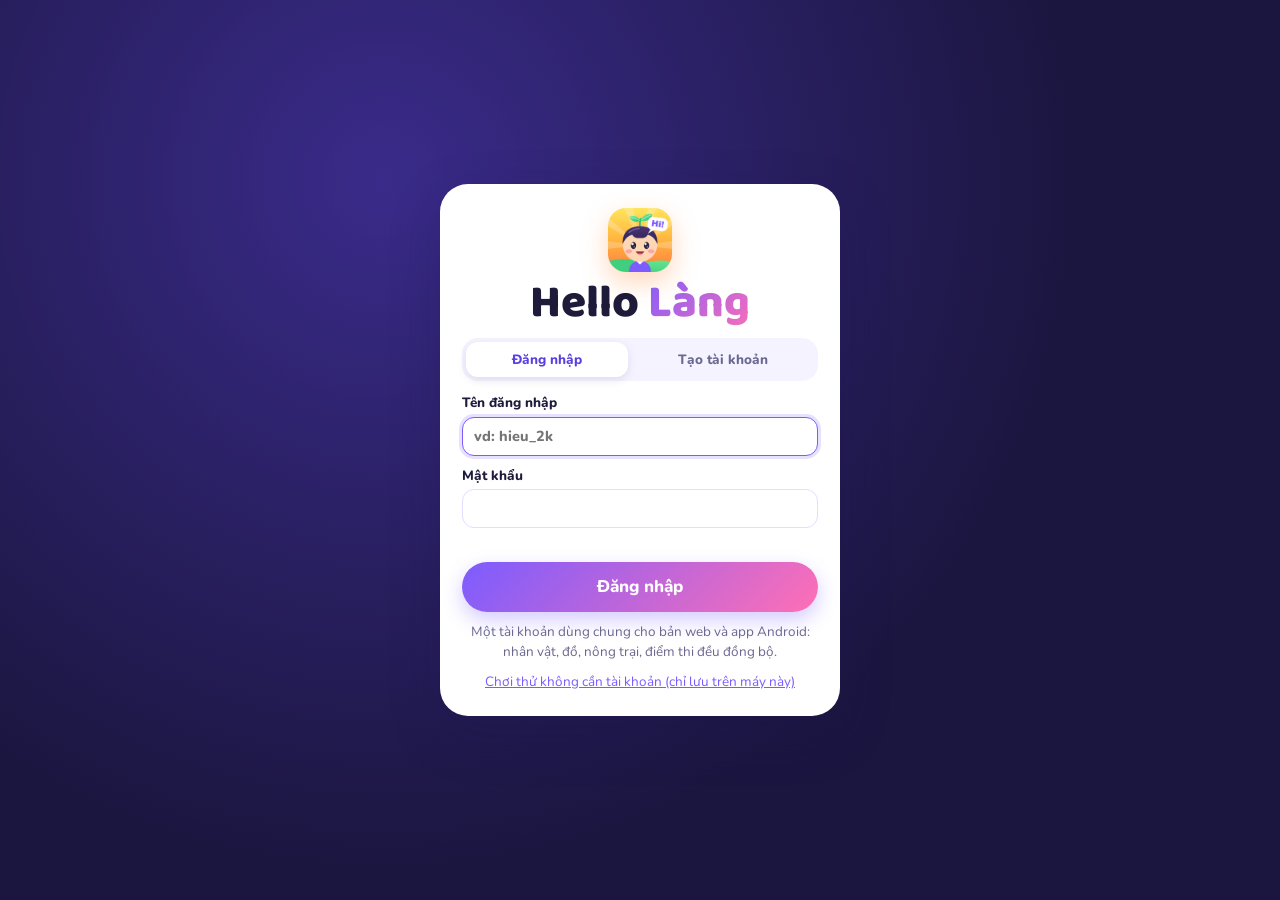
==== commit 576c6c2c: "1.9: new name Hello Làng and a new mascot icon - App, PWA, iOS and Android are now called Hello Làng" ====
--- a/docs/index.html
+++ b/docs/index.html
@@ -1,4 +1,4 @@
-<!doctype html><html><head><meta charset="utf-8"><meta name="viewport" content="width=device-width,initial-scale=1,viewport-fit=cover"><title>Vườn Chữ</title><meta name="apple-mobile-web-app-capable" content="yes"><meta name="mobile-web-app-capable" content="yes"><meta name="apple-mobile-web-app-status-bar-style" content="black-translucent"><meta name="apple-mobile-web-app-title" content="Vườn Chữ"><meta name="theme-color" content="#1b1640"><link rel="manifest" href="manifest.webmanifest"><link rel="apple-touch-icon" href="icon-180.png"></head><body><title>Vườn Chữ</title>
+<!doctype html><html><head><meta charset="utf-8"><meta name="viewport" content="width=device-width,initial-scale=1,viewport-fit=cover"><title>Hello Làng</title><meta name="apple-mobile-web-app-capable" content="yes"><meta name="mobile-web-app-capable" content="yes"><meta name="apple-mobile-web-app-status-bar-style" content="black-translucent"><meta name="apple-mobile-web-app-title" content="Hello Làng"><meta name="theme-color" content="#1b1640"><link rel="manifest" href="manifest.webmanifest"><link rel="apple-touch-icon" href="icon-180.png"></head><body><title>Hello Làng</title>
 <meta name="claude:viewport-fit-sides" content="cover">
 <link rel="preconnect" href="https://fonts.googleapis.com">
 <link rel="preconnect" href="https://fonts.gstatic.com" crossorigin>
@@ -726,15 +726,26 @@
 .mode-play .dock .dk[data-act="study"],.mode-play .dock .dk[data-act="tests"]{display:none!important}
 @media (max-width:460px){.modepick{grid-template-columns:1fr}}
 
+.sw.orig{position:relative;box-shadow:0 0 0 2px #fff,0 0 0 4px var(--gold)}
+.sw.orig::after{content:'gốc';position:absolute;left:50%;bottom:-15px;transform:translateX(-50%);font-size:9.5px;font-weight:800;color:var(--muted)}
+
+/* app icon on the loading and login cards */
+.appicon{display:block;width:80px;height:80px;margin:0 auto 10px;border-radius:22px;box-shadow:0 10px 26px rgba(255,140,60,.35);animation:iconHop 2.4s ease-in-out infinite}
+.authcard .appicon{width:64px;height:64px;border-radius:18px;margin-bottom:8px}
+@keyframes iconHop{0%,100%{transform:translateY(0)}50%{transform:translateY(-5px)}}
+@media (prefers-reduced-motion:reduce){.appicon{animation:none}}
+@media (max-height:480px){.appicon{width:56px;height:56px;border-radius:16px;margin-bottom:6px}.authcard .appicon{width:44px;height:44px;border-radius:12px}}
+
 </style>
 
 <div id="rotate" class="rotate" role="dialog" aria-label="Xoay ngang điện thoại"><div class="rotcard">
   <svg viewBox="0 0 120 90" aria-hidden="true"><rect x="38" y="8" width="44" height="74" rx="8" fill="none" stroke="#fff" stroke-width="5"/><g class="rotphone"><rect x="23" y="23" width="74" height="44" rx="8" fill="#ff6fb5" opacity=".9"/><circle cx="90" cy="45" r="3" fill="#fff"/></g><path d="M100 18a40 40 0 0 1 8 22" stroke="#ffd166" stroke-width="5" fill="none" stroke-linecap="round"/><path d="M110 34l-2 8-7-5" stroke="#ffd166" stroke-width="5" fill="none" stroke-linecap="round" stroke-linejoin="round"/></svg>
-  <b>Xoay ngang điện thoại để chơi</b><small>Vườn Chữ được thiết kế để chơi ở màn hình ngang, giống Avatar ngày xưa.</small>
+  <b>Xoay ngang điện thoại để chơi</b><small>Hello Làng được thiết kế để chơi ở màn hình ngang, giống Avatar ngày xưa.</small>
   <button type="button" id="rot-skip">Vẫn chơi màn dọc</button></div></div>
 <div id="loading" class="loading">
   <div class="load-card">
-    <div class="logo">Vườn <span>Chữ</span></div>
+    <img class="appicon" src="[data-uri]" alt="" width="80" height="80">
+    <div class="logo">Hello <span>Làng</span></div>
     <p>Đang mở cổng làng…</p>
     <div class="loadbar" id="loadbar"><i></i></div>
     <p class="loadmsg" id="loadmsg"></p>
@@ -1011,8 +1022,16 @@
 
 // ---- tiers for upgraded items (+0..+6) ----
 const TIER = [null, '#DDE6F5', '#3DDC84', '#4D8BFF', '#B05CFF', '#FFB020', 'rainbow'];
-const TIER_VI = ['Thường', 'Bạc', 'Lục bảo', 'Lam ngọc', 'Tím huyền', 'Hoàng kim', 'Cầu vồng'];
-function tierFill(lv, base) { if (!lv) return base; return TIER[lv] === 'rainbow' ? 'url(#rb)' : TIER[lv]; }
+const TIER_VI = ['Thường', 'Khai mở', 'Tinh luyện', 'Linh khí', 'Huyền quang', 'Thánh hoá', 'Tối thượng'];
+// upgraded items keep their own colour up to +4; +5 leans toward their element colour, +6 turns into that element's material
+const FX_MAT = {fire: 'url(#hg_fire)', galaxy: 'url(#hg_galaxy)', gold: 'url(#hg_gold)', ocean: 'url(#hg_ocean)', ice: 'url(#hg_silver)', crystal: 'url(#rb)', holy: 'url(#hg_gold)'};
+const mixHex = (a, b, k) => { if (!a || a[0] !== '#' || a.length < 7 || !b || b[0] !== '#') return a; const x = parseInt(a.slice(1, 7), 16), y = parseInt(b.slice(1, 7), 16), m = s => Math.round(((x >> s) & 255) * (1 - k) + ((y >> s) & 255) * k); return '#' + ((1 << 24) + (m(16) << 16) + (m(8) << 8) + m(0)).toString(16).slice(1); };
+function tierFill(lv, base) {
+  if (!lv || lv < 5) return base;
+  const T = fxTheme(FX_ID);
+  if (lv >= 6) return FX_MAT[T.key] || mixHex(base, T.c[0], 0.55);
+  return mixHex(base, T.c[0], 0.35);
+}
 const shade = (hex, f) => { if (!hex || hex[0] !== '#') return hex; const n = parseInt(hex.slice(1), 16); let r = n >> 16, g = (n >> 8) & 255, b = n & 255; const t = f < 0 ? 0 : 255, p = Math.abs(f); r = Math.round((t - r) * p + r); g = Math.round((t - g) * p + g); b = Math.round((t - b) * p + b); return '#' + ((1 << 24) + (r << 16) + (g << 8) + b).toString(16).slice(1); };
 
 // ---- fashion catalogue: slot, names, price (coin or diamond), level, rarity, default colour ----
@@ -1185,10 +1204,10 @@
   const t = lv ? tierFill(lv, c) : c;
   switch (id) {
     case 'face_mask': return `<path d="M44 92Q72.5 84 101 92V104Q72.5 118 44 104Z" fill="${t}"/><path d="M50 98H95M52 104H93" stroke="#E2E6EF" stroke-width="1.5"/><path d="M44 94L30 88M101 94L115 88" stroke="#E2E6EF" stroke-width="2"/>`;
-    case 'face_star': { const st = x => `<path transform="translate(${x} 82)" d="M0 -14L4 -4L15 -4L6 3L9 14L0 7L-9 14L-6 3L-15 -4L-4 -4Z" fill="${t}"/>`; return `${st(50)}${st(95)}<path d="M64 80H81" stroke="${shade(c, -0.3)}" stroke-width="3"/>`; }
-    case 'face_aviator': return `<path d="M34 74H66Q66 94 52 94Q36 94 34 74Z" fill="${t}" opacity=".9"/><path d="M79 74H111Q109 94 93 94Q79 94 79 74Z" fill="${t}" opacity=".9"/><path d="M30 74H115" stroke="#C9A24A" stroke-width="3"/><path d="M40 80L50 78" stroke="#FFFFFF" stroke-width="2.5" opacity=".6"/>`;
+    case 'face_star': { const st = x => `<circle cx="${x}" cy="82" r="9.5" fill="${t}"/><path transform="translate(${x} 82) scale(1.08)" d="M0 -14L4 -4L15 -4L6 3L9 14L0 7L-9 14L-6 3L-15 -4L-4 -4Z" fill="${t}"/><circle cx="${x}" cy="82.5" r="7" fill="#1F1B24" opacity=".35"/>`; return `${st(58)}${st(87)}<path d="M70 80H75" stroke="${shade(c, -0.3)}" stroke-width="3"/><path d="M45.5 79L31 75M99.5 79L114 75" stroke="${shade(c, -0.3)}" stroke-width="2.5" stroke-linecap="round"/><path d="M53 78.5Q55 76.5 57.5 76.5M82 78.5Q84 76.5 86.5 76.5" stroke="#FFFFFF" stroke-width="1.8" stroke-linecap="round" opacity=".8" fill="none"/>`; }
+    case 'face_aviator': return `<path d="M45 73H71Q70.5 93 58 93Q45.5 93 45 73Z" fill="${t}" opacity=".9"/><path d="M74 73H100Q99.5 93 87 93Q74.5 93 74 73Z" fill="${t}" opacity=".9"/><path d="M31 73H114" stroke="#C9A24A" stroke-width="3"/><path d="M50 78L58 76M79 78L87 76" stroke="#FFFFFF" stroke-width="2.5" opacity=".6"/>`;
     case 'face_visor': return `<rect x="28" y="70" width="89" height="24" rx="12" fill="${t}" opacity=".85"/><rect x="34" y="74" width="40" height="5" rx="2.5" fill="#FFFFFF" opacity=".5"/>`;
-    case 'face_monocle': return `<circle cx="95" cy="82" r="13" fill="#FFFFFF" fill-opacity=".25" stroke="${t}" stroke-width="3.5"/><path d="M106 90Q114 110 104 124" stroke="${t}" stroke-width="1.5" fill="none"/>`;
+    case 'face_monocle': return `<circle cx="87" cy="82" r="12.5" fill="#FFFFFF" fill-opacity=".25" stroke="${t}" stroke-width="3.5"/><path d="M80 76.5Q83 73.5 87 73.5" stroke="#FFFFFF" stroke-width="2" stroke-linecap="round" opacity=".75" fill="none"/><path d="M98 89Q110 108 102 124" stroke="${t}" stroke-width="1.5" fill="none"/>`;
   }
   return extraFace2(id, c, lv);
 }
@@ -1321,9 +1340,9 @@
   const t = lv ? tierFill(lv, c) : c;
   switch (id) {
     case 'face_mustache': return `<path d="M50 100Q60 92 72.5 98Q85 92 95 100Q86 106 72.5 101Q59 106 50 100Z" fill="${t}"/>`;
-    case 'face_eyepatch': return `<path d="M28 66L118 92" stroke="${t}" stroke-width="3"/><ellipse cx="95" cy="83" rx="13" ry="11" fill="${t}"/>`;
-    case 'face_goggles': return `<path d="M24 82H121" stroke="${shade(c, -0.3)}" stroke-width="5"/><rect x="34" y="70" width="32" height="24" rx="12" fill="${t}" opacity=".85" stroke="#1F1B24" stroke-width="2.5"/><rect x="79" y="70" width="32" height="24" rx="12" fill="${t}" opacity=".85" stroke="#1F1B24" stroke-width="2.5"/><path d="M40 76L48 74M85 76L93 74" stroke="#FFFFFF" stroke-width="2.5" opacity=".7"/>`;
-    case 'face_butterfly': return `<path d="M72.5 82Q60 60 34 66Q26 84 40 94Q58 98 72.5 86Q87 98 105 94Q119 84 111 66Q85 60 72.5 82Z" fill="${t}"/><ellipse cx="52" cy="80" rx="8" ry="6" fill="#1F1B24" opacity=".75"/><ellipse cx="93" cy="80" rx="8" ry="6" fill="#1F1B24" opacity=".75"/>${starDots([[36, 70, 3], [109, 70, 3]], '#FFC83D')}`;
+    case 'face_eyepatch': return `<path d="M28 68L118 90" stroke="${t}" stroke-width="3"/><ellipse cx="87" cy="82" rx="12" ry="11" fill="${t}"/>`;
+    case 'face_goggles': return `<path d="M24 82H121" stroke="${shade(c, -0.3)}" stroke-width="5"/><rect x="44.5" y="70.5" width="27" height="23" rx="11" fill="${t}" opacity=".85" stroke="#1F1B24" stroke-width="2.5"/><rect x="73.5" y="70.5" width="27" height="23" rx="11" fill="${t}" opacity=".85" stroke="#1F1B24" stroke-width="2.5"/><path d="M50 76L56 74.5M79 76L85 74.5" stroke="#FFFFFF" stroke-width="2.5" opacity=".7"/>`;
+    case 'face_butterfly': return `<path d="M72.5 82Q60 60 34 66Q26 84 40 94Q58 98 72.5 86Q87 98 105 94Q119 84 111 66Q85 60 72.5 82Z" fill="${t}"/><ellipse cx="58" cy="81" rx="8" ry="6.5" fill="#1F1B24" opacity=".75"/><ellipse cx="87" cy="81" rx="8" ry="6.5" fill="#1F1B24" opacity=".75"/>${starDots([[36, 70, 3], [109, 70, 3]], '#FFC83D')}`;
     case 'face_cyber': return `<path d="M26 72H119L113 92H32Z" fill="${t}" opacity=".8"/><path d="M32 80H113" stroke="#FFFFFF" stroke-width="2" opacity=".8"/><path d="M26 72H119" stroke="#1F1B24" stroke-width="3"/>`;
   }
   return extraFace3(id, c, lv);
@@ -1571,8 +1590,8 @@
 function extraFace3(id, c, lv) {
   const t = lv ? tierFill(lv, c) : c;
   switch (id) {
-    case 'face_starshades': return `${starDots([[50, 82, 13], [95, 82, 13]], t)}<path d="M62 80H83" stroke="${shade(c, -0.3)}" stroke-width="3"/><circle cx="50" cy="82" r="4" fill="#1F1B24" opacity=".6"/><circle cx="95" cy="82" r="4" fill="#1F1B24" opacity=".6"/><path d="M108 70l12 -8M112 76l14 -4" stroke="#FFE48A" stroke-width="2" stroke-linecap="round"/>`;
-    case 'face_rainbowshades': return `<rect x="34" y="72" width="32" height="20" rx="10" fill="url(#rb)" opacity=".9"/><rect x="79" y="72" width="32" height="20" rx="10" fill="url(#rb)" opacity=".9"/><path d="M66 80H79" stroke="#FFFFFF" stroke-width="3"/><path d="M40 78L50 75M85 78L95 75" stroke="#FFFFFF" stroke-width="2.5" opacity=".8"/>`;
+    case 'face_starshades': return `<circle cx="58" cy="82" r="9.5" fill="${t}"/><circle cx="87" cy="82" r="9.5" fill="${t}"/>${starDots([[58, 82, 13], [87, 82, 13]], t)}<path d="M70 80H75" stroke="${shade(c, -0.3)}" stroke-width="3"/><path d="M45.5 79L31 75M99.5 79L114 75" stroke="${shade(c, -0.3)}" stroke-width="2.5" stroke-linecap="round"/><circle cx="58" cy="82.5" r="6.5" fill="#1F1B24" opacity=".45"/><circle cx="87" cy="82.5" r="6.5" fill="#1F1B24" opacity=".45"/><path d="M104 68l12 -8M108 74l14 -4" stroke="#FFE48A" stroke-width="2" stroke-linecap="round"/>`;
+    case 'face_rainbowshades': return `<rect x="44.5" y="72" width="27" height="21" rx="10" fill="url(#rb)" opacity=".9"/><rect x="73.5" y="72" width="27" height="21" rx="10" fill="url(#rb)" opacity=".9"/><path d="M71 80H74" stroke="#FFFFFF" stroke-width="3"/><path d="M45.5 79L31 75M99.5 79L114 75" stroke="#FFFFFF" stroke-width="2.5" stroke-linecap="round"/><path d="M50 78L58 75M79 78L87 75" stroke="#FFFFFF" stroke-width="2.5" opacity=".8"/>`;
     case 'face_dragoneye': return `<circle cx="87" cy="82" r="13" fill="#FFC83D" stroke="${t}" stroke-width="4"/><ellipse cx="87" cy="82" rx="2.4" ry="8" fill="#1F1B24"/><path d="M98 72Q110 60 120 66Q108 70 104 78Z" fill="${t}"/><path d="M98 94Q104 110 96 122" stroke="${t}" stroke-width="2" fill="none"/>`;
   }
   return '';
@@ -1581,7 +1600,7 @@
   const t = tierFill(lv, c);
   switch (id) {
     case 'hand_magicbook': return `<rect x="-8" y="6" width="30" height="24" rx="3" fill="${lv ? t : c}"/><rect x="-5" y="8" width="24" height="20" fill="#FFF3DC"/><path d="M7 8V28" stroke="${shade(c, -0.3)}" stroke-width="1.5"/>${starDots([[7, -6, 7]], '#FFE48A')}<circle cx="7" cy="-6" r="10" fill="#FFE48A" opacity=".25"/><path d="M-2 14H4M10 14H16M-2 19H4M10 19H16" stroke="#C9B4F5" stroke-width="1.2"/>`;
-    case 'hand_moonstaff': return `<path d="M6 32L18 -46" stroke="#E6EEF8" stroke-width="4" stroke-linecap="round"/><path d="M28 -70A16 16 0 1 0 28 -38A11 11 0 1 1 28 -70Z" fill="${lv ? t : 'url(#hg_silver)'}" stroke="#FFFFFF" stroke-width="1.2"/>${starDots([[30, -54, 5]], '#FFE48A')}<circle cx="20" cy="-54" r="20" fill="#B9E6FF" opacity=".2"/>`;
+    case 'hand_moonstaff': return `<path d="M6 32L18 -46" stroke="#E6EEF8" stroke-width="4" stroke-linecap="round"/><path d="M28 -70A16 16 0 1 0 28 -38A11 11 0 1 1 28 -70Z" fill="${lv >= 5 ? t : 'url(#hg_silver)'}" stroke="#FFFFFF" stroke-width="1.2"/>${starDots([[30, -54, 5]], '#FFE48A')}<circle cx="20" cy="-54" r="20" fill="#B9E6FF" opacity=".2"/>`;
   }
   return '';
 }
@@ -1681,7 +1700,31 @@
   {id:'pet_owl_galaxy', base:'pet_owl', slot:'pet', en:'galaxy owl', vi:'Cú ngân hà', price:0, rar:4, chest:1, col:GALAXY}
 );
 // the shape an item is drawn with (variants reuse an existing design in their own material)
-const artId = id => (id && FASH[id] && FASH[id].base) || id;
+// also remembers which item is being drawn, so its upgrade colours follow that item's style
+let FX_ID = null;
+const artId = id => { FX_ID = id; return (id && FASH[id] && FASH[id].base) || id; };
+
+/* ---------- every top and bottom has its own signature colour (free starter clothes keep the colour picked in the creator) ---------- */
+const ITEM_COLS = {
+  top_long: '#4DA3FF', top_hoodie: '#9B6BFF', top_jacket: '#2F8F5B', top_sailor: '#1F3C88', top_overalls: '#FFD34D', top_aodai: '#E8364F',
+  top_crop: '#FF6FB5', top_tracksuit: '#00A884', top_puffer: '#FF8A3D', top_varsity: '#B3123E', top_suit: '#2B2A40', top_idol: '#C13BFF', top_gown: '#D81B60',
+  top_striped: '#1E88E5', top_polo: '#43A047', top_school: '#1F3C88', top_cardigan: '#C9A27E', top_denim: '#4A6FA5', top_chef: '#E53935', top_maid: '#2B2A40',
+  top_hero: '#E53935', top_astro: '#FF8A3D', top_princess: '#FF9ECF', top_armor: '#9AA5B1',
+  bot_shorts: '#C8A86B', bot_skirt: '#FF8FA3', bot_jeans: '#3D6CB9', bot_cargo: '#6B7B3A', bot_pleated: '#2E4A7D', bot_tutu: '#FFB3D9',
+  bot_joggers: '#5F6670', bot_mini: '#E53935', bot_plaid: '#B3123E', bot_leather: '#1F1B24'
+};
+for (const f of FASHION) if (ITEM_COLS[f.id] && !f.col) f.col = ITEM_COLS[f.id];
+const itemCols = L => {
+  const t = FASH[L.top], b = FASH[L.bottom];
+  if (!(t && t.col) && !(b && b.col)) return L;
+  const dy = L.dye || {};   // a dyed item keeps the player's colour, otherwise its own
+  return Object.assign({}, L, t && t.col ? {topC: dy[t.id] || t.col} : {}, b && b.col ? {bottomC: dy[b.id] || b.col} : {});
+};
+
+/* ---------- grinding path: chest-only mythics can also be bought (very expensive), so free players can reach them ---------- */
+const MYTH_PRICE = 300, MYTH_LVL = 20;
+const grindable = list => { for (const f of list) if (f.chest && !f.price) Object.assign(f, {price: MYTH_PRICE, cur: 'gem', lvl: Math.max(f.lvl || 1, MYTH_LVL)}); };
+grindable(FASHION);
 
 /* ===================== SPA LOOKS: face shapes, eyes, facial features, special skins (merged into chibi.js) ===================== */
 // Head space: head x 25..120, y 34..117. Eyes centred at (58,82) and (87,82). Mouth around (72.5,93).
@@ -1769,18 +1812,11 @@
 // blush position per face shape: [left x, right x, y, radius]
 const CHEEKS = {vline: [48, 97, 97, 8], idol: [49, 96, 96, 7.5], slim: [48, 97, 98, 8], heart: [47, 98, 97, 8.5], elf: [48, 97, 97, 8], fairy: [47, 98, 97, 8.5], oval: [46, 99, 99, 9], doll: [45, 100, 100, 9.5], mochi: [41, 104, 99, 11], square: [45, 100, 99, 10]};
 
-/* ===================== UPGRADE TIERS: every level adds something you can see (merged into chibi.js) ===================== */
-// Only Epic (rar 2) and better items can be upgraded.
+/* ===================== UPGRADE TIERS: every item upgrades in its own style (merged into chibi.js) ===================== */
+// Only Epic (rar 2) and better items can be upgraded (plus a few special Common/Rare ones).
+// Each item belongs to an element style picked from its name and colour (fire, ice, galaxy, ...). The style decides the particles,
+// the ring at +3, the glow at +4, the signature effect at +5 and the finale at +6, so two +6 items never look alike.
 const CAN_UPGRADE = f => !!f && UPGRADABLE(f.slot) && ((f.rar || 0) >= 2 || SPECIAL_UP.includes(f.id));
-const TIER_PERK = [
-  'Bản gốc',
-  'Viền bạc, lấp lánh nhẹ',
-  'Gắn ngọc lục bảo quanh món đồ',
-  'Vòng quỹ đạo, đá quý bay quanh, cánh thêm lớp',
-  'Phát sáng tím huyền bí',
-  'Tia sáng vàng, cánh to hơn, mũ mọc cánh',
-  'Cầu vồng tối thượng, sao lớn, vầng hào quang'
-];
 const tierCol = lv => TIER[lv] === 'rainbow' ? 'url(#rb)' : TIER[lv];
 const tierSolid = lv => TIER[lv] === 'rainbow' ? '#FFE48A' : TIER[lv];
 // where the effects gather for each slot: centre and radius in chibi units (hand: in the held item's own coordinates)
@@ -1791,41 +1827,189 @@
 };
 const sparkle = (x, y, r, col) => `<path d="M${x} ${y - r}Q${x + r * .18} ${y - r * .18} ${x + r} ${y}Q${x + r * .18} ${y + r * .18} ${x} ${y + r}Q${x - r * .18} ${y + r * .18} ${x - r} ${y}Q${x - r * .18} ${y - r * .18} ${x} ${y - r}Z" fill="${col}"/>`;
 const gem = (x, y, s, col) => `<path d="M${x} ${y - s}L${x + s * .8} ${y}L${x} ${y + s}L${x - s * .8} ${y}Z" fill="${col}" stroke="#FFFFFF" stroke-width="${s * .25}"/>`;
-// only the big statement pieces (wings, held item, hat) get glow discs, rays and orbit rings; small pieces just sparkle,
-// so a fully upgraded outfit stays readable
+// only the big statement pieces (wings, held item, hat) get rings, glows and signature effects; small pieces get particles only
 const HEAVY_FX = ['back', 'hand', 'hat'];
-function tierBehind(slot, lv) {
+const r1 = n => Math.round(n * 10) / 10;
+
+/* ---------- the twelve element styles ---------- */
+// c: palette (main, second, highlight); m: particle; flow: how particles move; the rest names each tier for the forge
+const FX_THEMES = {
+  fire:    {vi: 'Hỏa diệm', c: ['#FF5A2E', '#FFC83D', '#FFF3B0'], m: 'flame',   flow: 'rise',  mv: 'đốm lửa',        ring: 'Vòng lửa cháy dưới chân món đồ', glow: 'Lõi lửa đỏ rực', sig: 'Ba lưỡi lửa lớn bốc cao', ult: 'Biển lửa vàng, tàn lửa bay khắp nơi'},
+  ice:     {vi: 'Băng giá',  c: ['#7FD8FF', '#FFFFFF', '#4D8BFF'], m: 'snow',    flow: 'fall',  mv: 'bông tuyết',     ring: 'Khung lục giác băng', glow: 'Hơi lạnh xanh nhạt', sig: 'Bông tuyết khổng lồ phía sau', ult: 'Bão tuyết, pha lê băng vây quanh'},
+  galaxy:  {vi: 'Ngân hà',   c: ['#9B5CFF', '#4D8BFF', '#FFE48A'], m: 'star',    flow: 'orbit', mv: 'ngôi sao',       ring: 'Quỹ đạo có hành tinh nhỏ', glow: 'Tinh vân tím', sig: 'Dải ngân hà và mưa sao', ult: 'Hai hành tinh, sao chổi bay quanh'},
+  dark:    {vi: 'Hắc ám',    c: ['#7B4DFF', '#B05CFF', '#FF3552'], m: 'wisp',    flow: 'orbit', mv: 'làn khói tím',   ring: 'Xoáy khói đen', glow: 'Hào quang đen tím', sig: 'Bóng tối loang như đôi cánh', ult: 'Mắt đỏ rực trong làn khói'},
+  holy:    {vi: 'Thánh quang', c: ['#FFE48A', '#FFFFFF', '#FFC83D'], m: 'feather', flow: 'fall', mv: 'lông vũ trắng', ring: 'Vầng hào quang trên đỉnh', glow: 'Ánh sáng thánh', sig: 'Chùm tia sáng toả ra', ult: 'Hai vầng hào quang, lông vũ rơi như mưa'},
+  love:    {vi: 'Tình yêu',  c: ['#FF6FB5', '#FF3552', '#FFD1E8'], m: 'heart',   flow: 'rise',  mv: 'trái tim nhỏ',   ring: 'Viền trái tim lớn', glow: 'Sắc hồng ấm', sig: 'Trái tim khổng lồ phía sau', ult: 'Mưa tim, mũi tên thần tình yêu'},
+  bloom:   {vi: 'Hoa cỏ',    c: ['#FF8FC7', '#3DDC84', '#FFE48A'], m: 'petal',   flow: 'fall',  mv: 'cánh hoa',       ring: 'Vòng dây leo nở lá', glow: 'Sắc xuân dịu nhẹ', sig: 'Bông hoa lớn nở phía sau', ult: 'Hoa nở kín, bướm vàng bay quanh'},
+  ocean:   {vi: 'Đại dương', c: ['#38BDF8', '#2DD4BF', '#FFFFFF'], m: 'bubble',  flow: 'rise',  mv: 'bong bóng',      ring: 'Con sóng cuộn quanh', glow: 'Ánh nước xanh', sig: 'Sóng lớn và chùm bong bóng', ult: 'Ngọc trai, sóng đôi lấp lánh'},
+  gold:    {vi: 'Hoàng kim', c: ['#FFC83D', '#FFB020', '#FFFFFF'], m: 'coin',    flow: 'orbit', mv: 'đồng xu vàng',   ring: 'Vòng vàng gắn đá quý', glow: 'Ánh kim lộng lẫy', sig: 'Mặt trời vàng toả tia', ult: 'Vương miện ánh sáng, mưa vàng'},
+  crystal: {vi: 'Pha lê',    c: ['#B9E6FF', '#FF8FC7', '#FFFFFF'], m: 'shard',   flow: 'orbit', mv: 'mảnh pha lê',    ring: 'Ba khối pha lê lơ lửng', glow: 'Ánh lăng kính', sig: 'Tia lăng kính bảy màu', ult: 'Kim cương lớn xoay quanh'},
+  storm:   {vi: 'Sấm sét',   c: ['#3DF2FF', '#B05CFF', '#FFFFFF'], m: 'bolt',    flow: 'orbit', mv: 'tia điện',       ring: 'Vòng điện răng cưa', glow: 'Điện quang xanh', sig: 'Hai tia sét lớn đánh xuống', ult: 'Lưới điện plasma bao quanh'},
+  melody:  {vi: 'Giai điệu', c: ['#FF6FB5', '#4D8BFF', '#FFC83D'], m: 'note',    flow: 'rise',  mv: 'nốt nhạc',       ring: 'Khuông nhạc uốn quanh', glow: 'Sắc sân khấu', sig: 'Sóng âm lan toả', ult: 'Đèn sân khấu, nốt nhạc bay khắp nơi'}
+};
+// name words decide first (the last word of a variant id is its material: hand_saber_red is fire, not storm); colour decides the rest
+const FX_WORDS = [
+  ['fire', 'flame', 'phoenix', 'inferno', 'lava', 'kirin', 'ruby', 'crimson', 'sun', 'red', 'dragon', 'torch', 'hell', 'magma'],
+  ['ice', 'frost', 'snow', 'frozen', 'winter', 'penguin', 'cold', 'glacier'],
+  ['galaxy', 'star', 'moon', 'cosmic', 'space', 'astro', 'planet', 'comet', 'night', 'void', 'witch', 'wizard', 'owl', 'starlight', 'nebula', 'purple'],
+  ['dark', 'shadow', 'bat', 'devil', 'obsidian', 'black', 'vampire', 'skull', 'demon', 'ninja', 'rune', 'ghost'],
+  ['angel', 'halo', 'light', 'holy', 'white', 'pearl', 'ivory', 'cloud', 'feather', 'heaven', 'grad'],
+  ['heart', 'love', 'kiss', 'valentine', 'cupid', 'pink', 'candy', 'lollipop', 'teddy', 'kitty', 'bow'],
+  ['flower', 'rose', 'sakura', 'butterfly', 'fairy', 'leaf', 'leaves', 'sunflower', 'bouquet', 'bunny', 'garden', 'tulip', 'daisy', 'bloom', 'green', 'fox'],
+  ['ocean', 'sea', 'mermaid', 'trident', 'bubble', 'bubbles', 'wave', 'fish', 'shell', 'aqua', 'whale', 'blue', 'water'],
+  ['gold', 'golden', 'crown', 'king', 'queen', 'royal', 'scepter', 'treasure', 'tiara', 'coin', 'luxury', 'medal', 'designer', 'trophy'],
+  ['crystal', 'diamond', 'glass', 'gem', 'jewel', 'prism', 'rainbow', 'silver', 'mirror'],
+  ['cyber', 'saber', 'laser', 'energy', 'robot', 'jet', 'jetpack', 'thunder', 'lightning', 'tech', 'neon', 'visor', 'goggles', 'rocket', 'electric', 'plasma'],
+  ['idol', 'mic', 'guitar', 'music', 'stage', 'dance', 'headphone', 'headphones', 'note', 'disco', 'kpop']
+];
+const FX_KEYS = Object.keys(FX_THEMES);
+const FX_GRAD = {hg_gold: 'gold', hg_galaxy: 'galaxy', rb: 'crystal', hg_fire: 'fire', hg_ocean: 'ocean', hg_silver: 'ice', hg_aurora: 'galaxy'};
+function themeByColour(col) {
+  if (!col) return 'gold';
+  const g = /url\(#([a-z_]+)\)/.exec(col); if (g) return FX_GRAD[g[1]] || 'crystal';
+  if (col[0] !== '#' || col.length < 7) return 'gold';
+  const n = parseInt(col.slice(1, 7), 16), r = (n >> 16) / 255, gg = ((n >> 8) & 255) / 255, b = (n & 255) / 255;
+  const mx = Math.max(r, gg, b), mn = Math.min(r, gg, b), l = (mx + mn) / 2, d = mx - mn;
+  if (d < 0.12) return l > 0.65 ? 'holy' : l < 0.35 ? 'dark' : 'ice';
+  let h = mx === r ? ((gg - b) / d) % 6 : mx === gg ? (b - r) / d + 2 : (r - gg) / d + 4; h = (h * 60 + 360) % 360;
+  if (l < 0.25) return 'dark';
+  return h < 22 ? 'fire' : h < 40 ? 'fire' : h < 66 ? 'gold' : h < 165 ? 'bloom' : h < 200 ? 'ocean' : h < 228 ? 'storm' : h < 285 ? 'galaxy' : h < 345 ? 'love' : 'fire';
+}
+const FX_CACHE = {};
+function fxTheme(id) {
+  if (!id) return FX_THEMES.gold;
+  if (FX_CACHE[id]) return FX_CACHE[id];
+  const f = FASH[id] || {}, words = [...id.split('_').slice(1).reverse(), ...String(f.en || '').toLowerCase().split(/[^a-z]+/)];
+  let k = null;
+  for (const w of words) { const i = FX_WORDS.findIndex(list => list.includes(w)); if (i >= 0) { k = FX_KEYS[i]; break; } }
+  if (!k) k = themeByColour(f.col);
+  return (FX_CACHE[id] = Object.assign({key: k}, FX_THEMES[k]));
+}
+// forge text for one tier of one item
+function tierPerk(id, l) {
+  const T = fxTheme(id);
+  return ['Bản gốc', `${T.vi}: vài ${T.mv} nhỏ`, `Thêm nhiều ${T.mv} hơn`, T.ring, T.glow, T.sig, 'Tối thượng: ' + T.ult][l];
+}
+const TIER_PERK = [0, 1, 2, 3, 4, 5, 6].map(l => tierPerk(null, l));
+
+/* ---------- particles ---------- */
+function motif(m, x, y, s, col, a = 0) {
+  x = r1(x); y = r1(y); s = r1(s);
+  switch (m) {
+    case 'flame': return `<path d="M${x} ${y - s * 1.5}Q${x + s * 1.1} ${y - s * .2} ${x + s * .7} ${y + s * .55}Q${x} ${y + s * 1.1} ${x - s * .7} ${y + s * .55}Q${x - s * 1.1} ${y - s * .2} ${x} ${y - s * 1.5}Z" fill="${col}"/><path d="M${x} ${y - s * .5}Q${x + s * .5} ${y + s * .2} ${x} ${y + s * .7}Q${x - s * .5} ${y + s * .2} ${x} ${y - s * .5}Z" fill="#FFF3B0"/>`;
+    case 'snow': return `<g stroke="${col}" stroke-width="${r1(s * .26)}" stroke-linecap="round">${[0, 60, 120].map(d => { const c = Math.cos((d + a) * Math.PI / 180) * s, n = Math.sin((d + a) * Math.PI / 180) * s; return `<path d="M${r1(x - c)} ${r1(y - n)}L${r1(x + c)} ${r1(y + n)}"/>`; }).join('')}</g><circle cx="${x}" cy="${y}" r="${r1(s * .28)}" fill="#FFFFFF"/>`;
+    case 'star': { let p = ''; for (let i = 0; i < 10; i++) { const rr = i % 2 ? s * .45 : s, t = (i * 36 - 90 + a) * Math.PI / 180; p += (i ? 'L' : 'M') + r1(x + Math.cos(t) * rr) + ' ' + r1(y + Math.sin(t) * rr); } return `<path d="${p}Z" fill="${col}"/>`; }
+    case 'wisp': return `<path d="M${x - s} ${y + s}Q${x - s * 1.3} ${y - s * .1} ${x} ${y - s * .2}T${x + s} ${y - s * 1.3}" stroke="${col}" stroke-width="${r1(s * .5)}" fill="none" stroke-linecap="round" opacity=".7"/>`;
+    case 'feather': return `<g transform="rotate(${r1(a + 30)} ${x} ${y})"><ellipse cx="${x}" cy="${y}" rx="${r1(s * .45)}" ry="${r1(s * 1.2)}" fill="${col}" stroke="#FFFFFF" stroke-width="${r1(s * .12)}"/><path d="M${x} ${y - s * 1.1}V${y + s * 1.4}" stroke="${shade(col, -0.3)}" stroke-width="${r1(s * .12)}"/></g>`;
+    case 'heart': return `<path d="M${x} ${y + s}C${x - s * 1.6} ${y - s * .1} ${x - s * .9} ${y - s * 1.3} ${x} ${y - s * .45}C${x + s * .9} ${y - s * 1.3} ${x + s * 1.6} ${y - s * .1} ${x} ${y + s}Z" fill="${col}"/>`;
+    case 'petal': return `<ellipse cx="${x}" cy="${y}" rx="${s}" ry="${r1(s * .5)}" fill="${col}" transform="rotate(${r1(a)} ${x} ${y})"/><ellipse cx="${x}" cy="${y}" rx="${r1(s * .45)}" ry="${r1(s * .2)}" fill="#FFFFFF" opacity=".5" transform="rotate(${r1(a)} ${x} ${y})"/>`;
+    case 'bubble': return `<circle cx="${x}" cy="${y}" r="${s}" fill="#FFFFFF" fill-opacity=".18" stroke="${col}" stroke-width="${r1(s * .2)}"/><circle cx="${r1(x - s * .35)}" cy="${r1(y - s * .35)}" r="${r1(s * .25)}" fill="#FFFFFF"/>`;
+    case 'coin': return `<ellipse cx="${x}" cy="${y}" rx="${r1(s * (0.55 + 0.45 * Math.abs(Math.cos(a * Math.PI / 180))))}" ry="${s}" fill="${col}" stroke="${shade(col, -0.25)}" stroke-width="${r1(s * .18)}"/><path d="M${x} ${y - s * .5}V${y + s * .5}" stroke="#FFFFFF" stroke-width="${r1(s * .2)}" opacity=".8"/>`;
+    case 'shard': return `<path d="M${x} ${y - s * 1.5}L${x + s * .55} ${y}L${x} ${y + s * 1.1}L${x - s * .55} ${y}Z" fill="${col}" opacity=".9" transform="rotate(${r1(a)} ${x} ${y})"/><path d="M${x} ${y - s * 1.5}L${x + s * .55} ${y}L${x} ${y}Z" fill="#FFFFFF" opacity=".7" transform="rotate(${r1(a)} ${x} ${y})"/>`;
+    case 'bolt': return `<path d="M${x + s * .3} ${y - s * 1.4}L${x - s * .7} ${y + s * .1}H${x}L${x - s * .3} ${y + s * 1.4}L${x + s * .7} ${y - s * .2}H${x}Z" fill="${col}" stroke="#FFFFFF" stroke-width="${r1(s * .12)}"/>`;
+    case 'note': return `<ellipse cx="${x - s * .3}" cy="${y + s * .7}" rx="${r1(s * .5)}" ry="${r1(s * .38)}" fill="${col}" transform="rotate(-20 ${x - s * .3} ${y + s * .7})"/><path d="M${x + s * .15} ${y + s * .65}V${y - s * 1.1}Q${x + s * .9} ${y - s * .7} ${x + s * .8} ${y - s * .1}" stroke="${col}" stroke-width="${r1(s * .22)}" fill="none"/>`;
+  }
+  return sparkle(x, y, s, col);
+}
+// particle positions for one item: rising, falling or orbiting depending on the style (moves with the animation phase)
+function motifs(T, A, n, sz, ph, cols) {
+  let s = '';
+  for (let i = 0; i < n; i++) {
+    const col = cols[i % cols.length], k = (i / n + ph * 0.12) % 1;
+    let x, y, a = i * 47 + ph * 20;
+    if (T.flow === 'rise') { x = A.x + Math.sin(i * 2.4 + 1) * A.r * 0.95; y = A.y + A.r * 0.55 - k * A.r * 1.35; }
+    else if (T.flow === 'fall') { x = A.x + Math.sin(i * 2.4 + 1) * A.r * 1.0 + Math.sin(k * 6) * 2; y = A.y - A.r * 0.75 + k * A.r * 1.4; }
+    else { const t = i / n * Math.PI * 2 + ph * 0.35; const rr = A.r * (i % 2 ? 0.95 : 1.12); x = A.x + Math.cos(t) * rr; y = A.y + Math.sin(t) * rr * 0.72; }
+    s += motif(T.m, x, y, sz * (i % 3 === 0 ? 1.25 : 1), col, a);
+  }
+  return s;
+}
+
+/* ---------- +3 rings, +5 signatures: one per style ---------- */
+function themeRing(T, A, ph) {
+  const [c0, c1, c2] = T.c, R = A.r;
+  switch (T.key) {
+    case 'fire': return Array.from({length: 7}, (_, i) => { const t = Math.PI * (0.12 + i * 0.127); return motif('flame', A.x + Math.cos(t) * R * 1.0, A.y + Math.sin(t) * R * 0.5 + R * 0.25, R * (0.09 + (i + ph) % 3 * 0.015), i % 2 ? c0 : c1); }).join('');
+    case 'ice': { let p = ''; for (let i = 0; i < 6; i++) { const t = (i * 60 + 30) * Math.PI / 180; p += (i ? 'L' : 'M') + r1(A.x + Math.cos(t) * R * 1.05) + ' ' + r1(A.y + Math.sin(t) * R * 0.8); } return `<path d="${p}Z" fill="none" stroke="${c0}" stroke-width="${r1(R * .035)}" stroke-dasharray="${r1(R * .14)} ${r1(R * .06)}" opacity=".85"/>`; }
+    case 'galaxy': { const t = ph * 0.9 + 0.5, px = A.x + Math.cos(t) * R * 1.1, py = A.y + Math.sin(t) * R * 0.4; return `<ellipse cx="${A.x}" cy="${A.y}" rx="${r1(R * 1.1)}" ry="${r1(R * .4)}" fill="none" stroke="${c1}" stroke-width="${r1(R * .025)}" opacity=".8" transform="rotate(-14 ${A.x} ${A.y})"/><circle cx="${r1(px)}" cy="${r1(py)}" r="${r1(R * .09)}" fill="${c0}"/><ellipse cx="${r1(px)}" cy="${r1(py)}" rx="${r1(R * .16)}" ry="${r1(R * .04)}" fill="none" stroke="${c2}" stroke-width="${r1(R * .02)}"/>`; }
+    case 'dark': return [0, 1].map(j => `<path d="M${A.x - R * 1.05} ${A.y}A${R * 1.05} ${R * .6} 0 0 1 ${A.x + R * 0.2} ${A.y - R * .6}" stroke="${j ? c2 : c0}" stroke-width="${r1(R * .05)}" fill="none" stroke-linecap="round" opacity=".55" transform="rotate(${j * 180 + ph * 15} ${A.x} ${A.y})"/>`).join('');
+    case 'holy': return `<ellipse cx="${A.x}" cy="${r1(A.y - R * .95)}" rx="${r1(R * .5)}" ry="${r1(R * .12)}" fill="none" stroke="${c2}" stroke-width="${r1(R * .07)}"/><ellipse cx="${A.x}" cy="${r1(A.y - R * .95)}" rx="${r1(R * .5)}" ry="${r1(R * .12)}" fill="none" stroke="#FFFFFF" stroke-width="${r1(R * .02)}"/>`;
+    case 'love': { const s = R * 0.62; return `<path d="M${A.x} ${A.y + s * 1.25}C${A.x - s * 2} ${A.y} ${A.x - s * 1.1} ${A.y - s * 1.6} ${A.x} ${A.y - s * .55}C${A.x + s * 1.1} ${A.y - s * 1.6} ${A.x + s * 2} ${A.y} ${A.x} ${A.y + s * 1.25}Z" fill="none" stroke="${c0}" stroke-width="${r1(R * .035)}" stroke-dasharray="${r1(R * .1)} ${r1(R * .06)}" opacity=".85"/>`; }
+    case 'bloom': return `<ellipse cx="${A.x}" cy="${A.y}" rx="${r1(R * 1.05)}" ry="${r1(R * .62)}" fill="none" stroke="${c1}" stroke-width="${r1(R * .03)}" opacity=".85"/>` + Array.from({length: 6}, (_, i) => { const t = i / 6 * Math.PI * 2 + 0.3; return motif('petal', A.x + Math.cos(t) * R * 1.05, A.y + Math.sin(t) * R * .62, R * .08, i % 2 ? c1 : c0, t * 57); }).join('');
+    case 'ocean': { let p = `M${r1(A.x - R * 1.1)} ${r1(A.y + R * .55)}`; for (let i = 0; i < 6; i++) p += `q${r1(R * .18)} ${r1((i + ph) % 2 ? -R * .14 : R * .14)} ${r1(R * .37)} 0`; return `<path d="${p}" stroke="${c0}" stroke-width="${r1(R * .05)}" fill="none" stroke-linecap="round" opacity=".85"/><path d="${p}" stroke="#FFFFFF" stroke-width="${r1(R * .015)}" fill="none" opacity=".8"/>`; }
+    case 'gold': return `<ellipse cx="${A.x}" cy="${A.y}" rx="${r1(R * 1.08)}" ry="${r1(R * .42)}" fill="none" stroke="${c0}" stroke-width="${r1(R * .035)}" stroke-dasharray="${r1(R * .12)} ${r1(R * .05)}" transform="rotate(-10 ${A.x} ${A.y})"/>` + [0, 1, 2, 3].map(i => { const t = i / 4 * Math.PI * 2 + 0.4 + ph * 0.3; return gem(r1(A.x + Math.cos(t) * R * 1.08), r1(A.y + Math.sin(t) * R * .42), r1(R * .08), ['#FF3552', '#3DDC84', '#4D8BFF', '#B05CFF'][i]); }).join('');
+    case 'crystal': return [[-1.05, -0.5], [1.05, -0.4], [0, 0.85]].map(([dx, dy], i) => motif('shard', A.x + dx * R, A.y + dy * R * (1 + (ph % 2) * 0.04), R * .14, i === 2 ? c1 : c0, i * 20 - 10)).join('');
+    case 'storm': { let p = ''; for (let i = 0; i <= 16; i++) { const t = i / 16 * Math.PI * 2, rr = R * (i % 2 ? 0.95 : 1.12) * (1 + ((i + ph) % 3) * 0.02); p += (i ? 'L' : 'M') + r1(A.x + Math.cos(t) * rr) + ' ' + r1(A.y + Math.sin(t) * rr * .6); } return `<path d="${p}" fill="none" stroke="${c0}" stroke-width="${r1(R * .03)}" stroke-linejoin="round" opacity=".85"/>`; }
+    case 'melody': return [0, 1].map(j => `<path d="M${A.x - R * 1.1} ${A.y + R * (0.35 + j * .1)}Q${A.x} ${A.y - R * (0.5 - j * .1)} ${A.x + R * 1.1} ${A.y + R * (0.35 + j * .1)}" stroke="${c1}" stroke-width="${r1(R * .02)}" fill="none" opacity=".8"/>`).join('') + motif('note', A.x - R * .5, A.y - R * .1, R * .12, c0) + motif('note', A.x + R * .55, A.y - R * .05, R * .1, c2);
+  }
+  return '';
+}
+function themeSignature(T, A, lv, ph) {
+  const [c0, c1, c2] = T.c, R = A.r * (lv >= 6 ? 1.12 : 1);
+  switch (T.key) {
+    case 'fire': return [-0.55, 0, 0.55].map((dx, i) => `<g opacity="${i === 1 ? .55 : .4}">${motif('flame', A.x + dx * R, A.y - R * (i === 1 ? .2 : 0) - (ph % 2) * 2, R * (i === 1 ? .42 : .3), i === 1 ? c0 : c1)}</g>`).join('');
+    case 'ice': return `<g opacity=".35">${motif('snow', A.x, A.y, R * 1.05, c0, ph * 8)}</g>`;
+    case 'galaxy': return `<ellipse cx="${A.x}" cy="${A.y}" rx="${r1(R * 1.15)}" ry="${r1(R * .5)}" fill="${c0}" opacity=".16" transform="rotate(-20 ${A.x} ${A.y})"/><ellipse cx="${A.x}" cy="${A.y}" rx="${r1(R * .8)}" ry="${r1(R * .28)}" fill="${c1}" opacity=".18" transform="rotate(-20 ${A.x} ${A.y})"/>` + Array.from({length: 7}, (_, i) => motif('star', A.x + Math.cos(i * 2.3) * R * 1.2, A.y + Math.sin(i * 1.7) * R * .9, R * (0.04 + (i + ph) % 3 * .015), c2, i * 20)).join('');
+    case 'dark': return [-1, 1].map(d => `<path d="M${A.x} ${A.y}Q${A.x + d * R * 1.3} ${A.y - R * 1.1} ${A.x + d * R * 1.4} ${A.y + R * .2}Q${A.x + d * R * .9} ${A.y - R * .1} ${A.x + d * R * .8} ${A.y + R * .5}Q${A.x + d * R * .5} ${A.y + R * .1} ${A.x} ${A.y}Z" fill="${c1}" opacity=".45"/>`).join('');
+    case 'holy': return Array.from({length: 10}, (_, i) => { const a = i / 10 * Math.PI * 2 + ph * .05, a1 = a - .06, a2 = a + .06, L = R * 1.5; return `<path d="M${A.x} ${A.y}L${r1(A.x + Math.cos(a1) * L)} ${r1(A.y + Math.sin(a1) * L)}L${r1(A.x + Math.cos(a2) * L)} ${r1(A.y + Math.sin(a2) * L)}Z" fill="${c0}" opacity=".22"/>`; }).join('');
+    case 'love': return `<g opacity=".28">${motif('heart', A.x, A.y + R * .1, R * (0.75 + (ph % 2) * .04), c0)}</g>`;
+    case 'bloom': return `<g opacity=".4">${Array.from({length: 5}, (_, i) => { const t = i / 5 * Math.PI * 2 + ph * .1; return `<ellipse cx="${r1(A.x + Math.cos(t) * R * .5)}" cy="${r1(A.y + Math.sin(t) * R * .5)}" rx="${r1(R * .42)}" ry="${r1(R * .26)}" fill="${c0}" transform="rotate(${r1(t * 57)} ${r1(A.x + Math.cos(t) * R * .5)} ${r1(A.y + Math.sin(t) * R * .5)})"/>`; }).join('')}<circle cx="${A.x}" cy="${A.y}" r="${r1(R * .2)}" fill="${c2}"/></g>`;
+    case 'ocean': return `<path d="M${A.x - R * 1.2} ${A.y + R * .3}Q${A.x - R * .6} ${A.y - R * .9} ${A.x} ${A.y - R * .1}Q${A.x + R * .4} ${A.y - R * .6} ${A.x + R * .2} ${A.y - R * .7}Q${A.x + R * .9} ${A.y - R * .6} ${A.x + R * 1.2} ${A.y + R * .3}Z" fill="${c0}" opacity=".22"/>` + [[-0.9, -0.2], [-0.7, -0.6], [0.8, -0.4], [1, 0], [0.6, -0.8]].map(([dx, dy], i) => motif('bubble', A.x + dx * R, A.y + dy * R - (ph % 2) * 2, R * (0.06 + i % 2 * .03), c1)).join('');
+    case 'gold': return Array.from({length: 16}, (_, i) => { const a = i / 16 * Math.PI * 2, L = R * (i % 2 ? 1.25 : 1.55), w = i % 2 ? .035 : .05; return `<path d="M${A.x} ${A.y}L${r1(A.x + Math.cos(a - w) * L)} ${r1(A.y + Math.sin(a - w) * L)}L${r1(A.x + Math.cos(a + w) * L)} ${r1(A.y + Math.sin(a + w) * L)}Z" fill="${i % 2 ? c2 : c0}" opacity=".25"/>`; }).join('');
+    case 'crystal': return ['#FF3552', '#FFC83D', '#3DDC84', '#4D8BFF', '#B05CFF'].map((c, i) => { const a = -Math.PI * (0.15 + i * 0.17), L = R * 1.45; return `<path d="M${A.x} ${A.y}L${r1(A.x + Math.cos(a - .05) * L)} ${r1(A.y + Math.sin(a - .05) * L)}L${r1(A.x + Math.cos(a + .05) * L)} ${r1(A.y + Math.sin(a + .05) * L)}Z" fill="${c}" opacity=".28"/>`; }).join('');
+    case 'storm': return [-1, 1].map(d => `<path d="M${A.x + d * R * .9} ${A.y - R * 1.3}L${A.x + d * R * .6} ${A.y - R * .5}L${A.x + d * R * .85} ${A.y - R * .45}L${A.x + d * R * .5} ${A.y + R * .4}" stroke="${(ph + (d > 0)) % 2 ? c0 : c2}" stroke-width="${r1(R * .06)}" fill="none" stroke-linejoin="round" opacity=".8"/>`).join('');
+    case 'melody': return [0.6, 0.9, 1.2].map((k, i) => `<path d="M${A.x + R * k} ${A.y - R * k * .6}Q${A.x + R * (k + .25)} ${A.y} ${A.x + R * k} ${A.y + R * k * .6}M${A.x - R * k} ${A.y - R * k * .6}Q${A.x - R * (k + .25)} ${A.y} ${A.x - R * k} ${A.y + R * k * .6}" stroke="${[c0, c1, c2][i]}" stroke-width="${r1(R * .035)}" fill="none" stroke-linecap="round" opacity="${((ph + i) % 3) ? .55 : .9}"/>`).join('');
+  }
+  return '';
+}
+// +6 finale, in front of the item
+function themeFinale(T, A, ph) {
+  const [c0, c1, c2] = T.c, R = A.r;
+  switch (T.key) {
+    case 'galaxy': { const t = ph * 0.8 + 2.5; return `<circle cx="${r1(A.x + Math.cos(t) * R * 1.2)}" cy="${r1(A.y + Math.sin(t) * R * .5)}" r="${r1(R * .07)}" fill="${c1}"/><path d="M${r1(A.x - R * 1.2)} ${r1(A.y - R * .9)}l${r1(R * .35)} ${r1(R * .12)}" stroke="#FFFFFF" stroke-width="${r1(R * .03)}" stroke-linecap="round"/>` + motif('star', A.x - R * .82, A.y - R * .84, R * .06, c2); }
+    case 'dark': return `<ellipse cx="${r1(A.x - R * .25)}" cy="${r1(A.y - R * .7)}" rx="${r1(R * .07)}" ry="${r1(R * .035)}" fill="${c2}"/><ellipse cx="${r1(A.x + R * .25)}" cy="${r1(A.y - R * .7)}" rx="${r1(R * .07)}" ry="${r1(R * .035)}" fill="${c2}"/>`;
+    case 'holy': return `<ellipse cx="${A.x}" cy="${r1(A.y - R * 1.12)}" rx="${r1(R * .36)}" ry="${r1(R * .08)}" fill="none" stroke="${c0}" stroke-width="${r1(R * .05)}"/>`;
+    case 'love': return `<path d="M${r1(A.x - R * 1.1)} ${r1(A.y + R * .5)}L${r1(A.x + R * 1.1)} ${r1(A.y - R * .5)}" stroke="${c2}" stroke-width="${r1(R * .03)}"/>` + motif('heart', A.x + R * 1.1, A.y - R * .52, R * .08, c1);
+    case 'bloom': return [[1, -0.7], [-1.05, -0.4]].map(([dx, dy], i) => { const x = A.x + dx * R, y = A.y + dy * R + (ph % 2) * 2, s = R * .08; return `<ellipse cx="${r1(x - s)}" cy="${r1(y)}" rx="${r1(s)}" ry="${r1(s * .7)}" fill="${c2}"/><ellipse cx="${r1(x + s)}" cy="${r1(y)}" rx="${r1(s)}" ry="${r1(s * .7)}" fill="${c2}"/>`; }).join('');
+    case 'ocean': return [[-1.1, 0.1], [1.1, -0.2]].map(([dx, dy]) => `<circle cx="${r1(A.x + dx * R)}" cy="${r1(A.y + dy * R)}" r="${r1(R * .06)}" fill="#FFFFFF" stroke="${c0}" stroke-width="${r1(R * .015)}"/>`).join('');
+    case 'gold': { const y = A.y - R * 1.15, s = R * .22; return `<path d="M${r1(A.x - s)} ${r1(y + s * .6)}L${r1(A.x - s)} ${r1(y - s * .2)}L${r1(A.x - s * .5)} ${r1(y + s * .15)}L${A.x} ${r1(y - s * .5)}L${r1(A.x + s * .5)} ${r1(y + s * .15)}L${r1(A.x + s)} ${r1(y - s * .2)}L${r1(A.x + s)} ${r1(y + s * .6)}Z" fill="${c0}" stroke="#FFFFFF" stroke-width="${r1(R * .015)}"/>`; }
+    case 'crystal': return gem(r1(A.x + Math.cos(ph * .8) * R * 1.15), r1(A.y + Math.sin(ph * .8) * R * .45), r1(R * .14), 'url(#rb)');
+    case 'storm': return `<ellipse cx="${A.x}" cy="${A.y}" rx="${r1(R * 1.2)}" ry="${r1(R * .75)}" fill="none" stroke="${c1}" stroke-width="${r1(R * .015)}" stroke-dasharray="2 3" opacity=".9"/>`;
+    case 'melody': return [[-1.1, -0.9], [1.1, -0.9]].map(([dx, dy], i) => `<path d="M${r1(A.x + dx * R)} ${r1(A.y + dy * R)}L${r1(A.x + dx * R * .4)} ${r1(A.y + R * .4)}L${r1(A.x + dx * R * .75)} ${r1(A.y + R * .45)}Z" fill="${i ? c0 : c1}" opacity=".2"/>`).join('');
+    case 'fire': return Array.from({length: 4}, (_, i) => sparkle(r1(A.x + Math.sin(i * 2.1 + ph) * R), r1(A.y - R * (0.6 + i * .15)), r1(R * .04), c1)).join('');
+    case 'ice': return [[-1.1, 0], [1.1, -0.2], [0, -1]].map(([dx, dy], i) => motif('shard', A.x + dx * R, A.y + dy * R * .8, R * .09, i % 2 ? c1 : c0, i * 30)).join('');
+  }
+  return '';
+}
+
+/* ---------- putting it together ---------- */
+function tierBehind(slot, lv, id) {
   const A = TIER_ANCHOR[slot]; if (!A || lv < 4 || !HEAVY_FX.includes(slot)) return '';
-  // items worn on the face must not haze over it: no glow disc or rays there, and hat rays only fan upwards
-  const onFace = ['face', 'mouth', 'deco', 'ear'].includes(slot);
-  let s = onFace ? '' : `<circle cx="${A.x}" cy="${A.y}" r="${A.r * 1.05}" fill="${tierSolid(lv)}" opacity="${slot === 'hand' ? .16 : .08}"/><circle cx="${A.x}" cy="${A.y}" r="${A.r * .7}" fill="${tierSolid(lv)}" opacity="${slot === 'hat' ? .08 : .14}"/>`;
-  if (lv >= 5 && !onFace) s += Array.from({length: 12}, (_, i) => { const a = i / 12 * Math.PI * 2, a1 = a - 0.07, a2 = a + 0.07, R = A.r * 1.45;
-    if (slot === 'hat' && Math.sin(a) > -0.2) return '';
-    return `<path d="M${A.x} ${A.y}L${A.x + Math.cos(a1) * R} ${A.y + Math.sin(a1) * R}L${A.x + Math.cos(a2) * R} ${A.y + Math.sin(a2) * R}Z" fill="#FFE48A" opacity=".22"/>`; }).join('');
-  if (lv >= 6 && slot === 'hand') s += `<circle cx="${A.x}" cy="${A.y}" r="${A.r * 1.1}" fill="none" stroke="url(#rb)" stroke-width="2.5" opacity=".75"/>`;
+  const T = fxTheme(id), ph = ANIM_PH;
+  let s = `<circle cx="${A.x}" cy="${A.y}" r="${r1(A.r * .95)}" fill="${T.c[0]}" opacity="${slot === 'hand' ? .14 : .08}"/>`;
+  if (lv >= 5) s += themeSignature(T, A, lv, ph);
+  if (lv >= 6 && slot !== 'hat') s += `<circle cx="${A.x}" cy="${A.y}" r="${r1(A.r * 1.15)}" fill="none" stroke="${T.c[1]}" stroke-width="2" opacity=".55"/>`;
   return s;
 }
-function tierFront(slot, lv, tw) {
+function tierFront(slot, lv, tw, id) {
   const A = TIER_ANCHOR[slot]; if (!A || !lv) return '';
-  const heavy = HEAVY_FX.includes(slot);
-  const col = tierSolid(lv), n = heavy ? [0, 2, 3, 4, 5, 6, 7][lv] : [0, 1, 1, 2, 2, 3, 3][lv], sz = Math.max(2.8, A.r * (0.07 + lv * 0.012)), off = ANIM_PH * 0.5;
+  const T = fxTheme(id), heavy = HEAVY_FX.includes(slot), ph = ANIM_PH;
+  const n = slot === 'hat' ? [0, 1, 2, 3, 3, 4, 5][lv] : heavy ? [0, 2, 4, 5, 6, 7, 9][lv] : [0, 1, 2, 2, 3, 3, 4][lv], sz = Math.max(2.6, A.r * (0.065 + lv * 0.011));
+  const cols = lv >= 6 ? [T.c[0], T.c[1], T.c[2]] : lv >= 4 ? [T.c[0], T.c[1]] : [T.c[0]];
   let s = '';
-  if (lv >= 3 && (slot === 'hand' || slot === 'hat')) s += `<ellipse cx="${A.x}" cy="${A.y}" rx="${A.r * 1.08}" ry="${A.r * .42}" fill="none" stroke="${col}" stroke-width="${Math.max(1, A.r * .03)}" stroke-dasharray="${A.r * .12} ${A.r * .08}" opacity=".8" transform="rotate(-14 ${A.x} ${A.y})"/>`;
-  for (let i = 0; i < n; i++) { const a = i / n * Math.PI * 2 + off + lv; const rr = A.r * (i % 2 ? 0.95 : 1.12);
-    s += sparkle(A.x + Math.cos(a) * rr, A.y + Math.sin(a) * rr * 0.75, sz * (i % 3 === 0 ? 1.4 : 1), i % 2 && lv >= 6 ? '#FFFFFF' : col); }
-  if (lv >= 2) for (let i = 0; i < (heavy ? lv - 1 : Math.min(2, lv - 1)); i++) { const a = i / (heavy ? lv - 1 : Math.min(2, lv - 1)) * Math.PI * 2 + 0.6 - off; const g = [null, null, '#3DDC84', '#4D8BFF', '#B05CFF', '#FFC83D', ['#FF3552', '#FFC83D', '#3DDC84', '#4D8BFF', '#B05CFF'][i % 5]][lv];
-    s += gem(A.x + Math.cos(a) * A.r * 1.05, A.y + Math.sin(a) * A.r * 0.45, A.r * 0.085, g); }
-  if (lv >= 6 && slot === 'hand') s += [[-0.9, -0.85], [0.95, -0.7], [-0.6, 0.9]].map(([dx, dy]) => sparkle(A.x + dx * A.r, A.y + dy * A.r, A.r * 0.2, '#FFFFFF') + sparkle(A.x + dx * A.r, A.y + dy * A.r, A.r * 0.11, 'url(#rb)')).join('');
+  if (lv >= 3 && heavy) s += themeRing(T, A, ph);
+  s += motifs(T, A, n, sz, ph, cols);
+  if (lv >= 6 && heavy) s += themeFinale(T, A, ph);
   return s;
 }
 // wraps an item's SVG with its tier effects (behind + glow + in front)
-function tierWrap(slot, lv, svg, tw) { if (!svg || !lv) return svg; return tierBehind(slot, lv) + glowWrap(lv, svg) + tierFront(slot, lv, tw); }
-// hats grow little wings at +5 and a halo at +6
-function hatAccent(lv) {
+function tierWrap(slot, lv, svg, tw, id) { if (!svg || !lv) return svg; return tierBehind(slot, lv, id) + glowWrap(lv, svg) + tierFront(slot, lv, tw, id); }
+// hats: +5 grows two ornaments in the item's own style, +6 a halo in its colours
+function hatAccent(lv, id) {
   if (!lv || lv < 5) return '';
-  const wing = (x, d) => `<path d="M${x} 40Q${x + d * 26} 10 ${x + d * 34} 22Q${x + d * 22} 26 ${x + d * 28} 36Q${x + d * 16} 36 ${x + d * 20} 46Q${x + d * 8} 44 ${x} 46Z" fill="#FFFFFF" stroke="${tierSolid(lv)}" stroke-width="2"/>`;
-  let s = `<g transform="rotate(${-APH([0, 6, 10, 6])} 26 42)">${wing(26, -1)}</g><g transform="rotate(${APH([0, 6, 10, 6])} 119 42)">${wing(119, 1)}</g>`;
-  if (lv >= 6) s += `<ellipse cx="72.5" cy="-18" rx="30" ry="7" fill="none" stroke="url(#rb)" stroke-width="5"/><ellipse cx="72.5" cy="-18" rx="30" ry="7" fill="none" stroke="#FFFFFF" stroke-width="1.5" opacity=".8"/>`;
+  const T = fxTheme(id), sw = APH([0, 6, 10, 6]);
+  let s = `<g transform="rotate(${-sw} 26 40)">${motif(T.m, 22, 34, 8, T.c[0], 20)}</g><g transform="rotate(${sw} 119 40)">${motif(T.m, 123, 34, 8, T.c[0], -20)}</g>`;
+  if (lv >= 6) s += `<ellipse cx="72.5" cy="-18" rx="30" ry="7" fill="none" stroke="${T.c[0]}" stroke-width="5"/><ellipse cx="72.5" cy="-18" rx="30" ry="7" fill="none" stroke="${T.c[2]}" stroke-width="1.5" opacity=".9"/>` + motif(T.m, 72.5, -30, 6, T.c[1]);
   return s;
 }
 // wings: each tier makes them bigger; +3 adds a second layer, +5 a third
@@ -1836,13 +2020,14 @@
   if (lv >= 3) s += place(`<g opacity=".7" transform="rotate(20) scale(.78)">${inner}</g>`, k);
   return s + place(inner, k);
 }
-// pets: sparkles from +2, little wings from +3, halo from +5
-function petTier(lv, hop) {
+// pets: particles of their style from +2, little style ornaments from +3, a halo from +5
+function petTier(lv, hop, id) {
   if (!lv) return {back: '', front: ''};
+  const T = fxTheme(id);
   let back = '', front = '';
-  if (lv >= 3) { const c = tierSolid(lv); back += `<path d="M14 ${32 + hop}Q-2 ${18 + hop} 2 ${36 + hop}Q8 ${40 + hop} 14 ${38 + hop}Z" fill="#FFFFFF" stroke="${c}" stroke-width="1.5"/><path d="M46 ${32 + hop}Q62 ${18 + hop} 58 ${36 + hop}Q52 ${40 + hop} 46 ${38 + hop}Z" fill="#FFFFFF" stroke="${c}" stroke-width="1.5"/>`; }
-  if (lv >= 2) front += sparkle(6, 10 + hop, 3 + lv * 0.4, tierSolid(lv)) + sparkle(54, 18 + hop, 2.5 + lv * 0.4, tierSolid(lv));
-  if (lv >= 5) front += `<ellipse cx="30" cy="${2 + hop}" rx="14" ry="3.5" fill="none" stroke="${lv >= 6 ? 'url(#rb)' : '#FFE48A'}" stroke-width="2.5"/>`;
+  if (lv >= 3) back += motif(T.m, 4, 30 + hop, 6, T.c[0], -20) + motif(T.m, 56, 30 + hop, 6, T.c[0], 20);
+  if (lv >= 2) front += motif(T.m, 6, 8 + hop, 2.6 + lv * 0.35, T.c[lv >= 5 ? 1 : 0], 10) + motif(T.m, 54, 16 + hop, 2.2 + lv * 0.35, T.c[0], -10);
+  if (lv >= 5) front += `<ellipse cx="30" cy="${2 + hop}" rx="14" ry="3.5" fill="none" stroke="${T.c[0]}" stroke-width="2.5"/>` + (lv >= 6 ? `<ellipse cx="30" cy="${2 + hop}" rx="14" ry="3.5" fill="none" stroke="${T.c[2]}" stroke-width="1"/>` : '');
   return {back, front};
 }
 
@@ -1941,37 +2126,37 @@
 function hatSVG(id, c, lv) {
   const t = tierFill(lv, c), d = shade(c, -0.25), gem = lv ? tierFill(lv, '#fff') : '#FFFFFF';
   switch (id) {
-    case 'hat_cap': return `<path d="M27 56 Q29 20 72.5 18 Q116 20 118 56 Z" fill="${c}"/><path d="M72.5 18 Q60 30 58 56 M72.5 18 Q85 30 87 56" stroke="${shade(c, .25)}" stroke-width="3" fill="none"/><path d="M72 52 Q104 44 134 54 Q104 62 72 58Z" fill="${d}"/><circle cx="72.5" cy="19" r="5" fill="${lv ? t : d}"/>`;
-    case 'hat_beanie': return `<path d="M26 62 Q26 16 72.5 14 Q119 16 119 62Z" fill="${c}"/><rect x="23" y="52" width="99" height="15" rx="7.5" fill="${d}"/>${[35,47,59,71,83,95,107].map(x => `<rect x="${x}" y="54" width="3" height="11" rx="1.5" fill="${shade(c, -0.4)}" opacity=".5"/>`).join('')}<circle cx="72.5" cy="13" r="11" fill="${lv ? t : '#FFFFFF'}"/>`;
+    case 'hat_cap': return `<path d="M27 56 Q29 20 72.5 18 Q116 20 118 56 Z" fill="${c}"/><path d="M72.5 18 Q60 30 58 56 M72.5 18 Q85 30 87 56" stroke="${shade(c, .25)}" stroke-width="3" fill="none"/><path d="M72 52 Q104 44 134 54 Q104 62 72 58Z" fill="${d}"/><circle cx="72.5" cy="19" r="5" fill="${lv >= 5 ? t : d}"/>`;
+    case 'hat_beanie': return `<path d="M26 62 Q26 16 72.5 14 Q119 16 119 62Z" fill="${c}"/><rect x="23" y="52" width="99" height="15" rx="7.5" fill="${d}"/>${[35,47,59,71,83,95,107].map(x => `<rect x="${x}" y="54" width="3" height="11" rx="1.5" fill="${shade(c, -0.4)}" opacity=".5"/>`).join('')}<circle cx="72.5" cy="13" r="11" fill="${lv >= 5 ? t : '#FFFFFF'}"/>`;
     case 'hat_nonla': return `<path d="M30 58 Q50 112 72.5 116 Q95 112 115 58" stroke="${t}" stroke-width="3" fill="none"/><path d="M-2 58 L72.5 2 L147 58 Q72.5 70 -2 58Z" fill="#F2D58A"/><path d="M72.5 2 L20 56 M72.5 2 L46 61 M72.5 2 L72.5 63 M72.5 2 L99 61 M72.5 2 L125 56" stroke="#D9B260" stroke-width="2"/><path d="M-2 58 Q72.5 70 147 58" stroke="#C99A45" stroke-width="3" fill="none"/>`;
-    case 'hat_cat': return `<path d="M30 52 L34 6 L64 34Z" fill="${c}"/><path d="M115 52 L111 6 L81 34Z" fill="${c}"/><path d="M37 42 L39 18 L55 34Z" fill="${lv ? t : '#FF8FC7'}"/><path d="M108 42 L106 18 L90 34Z" fill="${lv ? t : '#FF8FC7'}"/>`;
-    case 'hat_bunny': return `<path d="M30 46 Q72.5 24 115 46" stroke="${shade(c, -0.15)}" stroke-width="7" fill="none" stroke-linecap="round"/><ellipse cx="52" cy="2" rx="12" ry="34" fill="${c}" transform="rotate(-12 52 2)"/><ellipse cx="93" cy="2" rx="12" ry="34" fill="${c}" transform="rotate(12 93 2)"/><ellipse cx="52" cy="4" rx="6" ry="24" fill="${lv ? t : '#FFB3D1'}" transform="rotate(-12 52 4)"/><ellipse cx="93" cy="4" rx="6" ry="24" fill="${lv ? t : '#FFB3D1'}" transform="rotate(12 93 4)"/>`;
+    case 'hat_cat': return `<path d="M30 52 L34 6 L64 34Z" fill="${c}"/><path d="M115 52 L111 6 L81 34Z" fill="${c}"/><path d="M37 42 L39 18 L55 34Z" fill="${lv >= 5 ? t : '#FF8FC7'}"/><path d="M108 42 L106 18 L90 34Z" fill="${lv >= 5 ? t : '#FF8FC7'}"/>`;
+    case 'hat_bunny': return `<path d="M30 46 Q72.5 24 115 46" stroke="${shade(c, -0.15)}" stroke-width="7" fill="none" stroke-linecap="round"/><ellipse cx="52" cy="2" rx="12" ry="34" fill="${c}" transform="rotate(-12 52 2)"/><ellipse cx="93" cy="2" rx="12" ry="34" fill="${c}" transform="rotate(12 93 2)"/><ellipse cx="52" cy="4" rx="6" ry="24" fill="${lv >= 5 ? t : '#FFB3D1'}" transform="rotate(-12 52 4)"/><ellipse cx="93" cy="4" rx="6" ry="24" fill="${lv >= 5 ? t : '#FFB3D1'}" transform="rotate(12 93 4)"/>`;
     case 'hat_flower': { const fl = (x, y, col) => `<g transform="translate(${x} ${y})">${[0,72,144,216,288].map(a => `<circle cx="${Math.cos(a * Math.PI / 180) * 6}" cy="${Math.sin(a * Math.PI / 180) * 6}" r="5.5" fill="${col}"/>`).join('')}<circle r="4" fill="#FFC83D"/></g>`;
-      return `<path d="M24 50 Q72.5 18 121 50" stroke="#3DBE6C" stroke-width="5" fill="none"/>${fl(30, 44, c)}${fl(52, 32, lv ? t : '#FFFFFF')}${fl(72.5, 27, c)}${fl(93, 32, lv ? t : '#FFFFFF')}${fl(115, 44, c)}`; }
-    case 'hat_witch': return `<ellipse cx="72.5" cy="44" rx="62" ry="12" fill="${d}"/><path d="M38 44 Q52 -6 110 -24 Q90 6 107 44Z" fill="${c}"/><path d="M41 34 Q72.5 40 104 34 L106 42 Q72.5 48 39 42Z" fill="${lv ? t : '#FFC83D'}"/><circle cx="110" cy="-22" r="5" fill="${lv ? t : '#FFC83D'}"/>`;
-    case 'hat_headphones': return `<path d="M17 86 Q17 14 72.5 12 Q128 14 128 86" stroke="${c}" stroke-width="8" fill="none" stroke-linecap="round"/><rect x="2" y="66" width="22" height="40" rx="10" fill="${d}"/><rect x="121" y="66" width="22" height="40" rx="10" fill="${d}"/><circle cx="13" cy="86" r="6" fill="${lv ? t : '#FFFFFF'}"/><circle cx="132" cy="86" r="6" fill="${lv ? t : '#FFFFFF'}"/>`;
-    case 'hat_grad': return `<path d="M40 40 Q72.5 30 105 40 L105 56 Q72.5 48 40 56Z" fill="${shade(c, -0.1)}"/><path d="M10 34 L72.5 12 L135 34 L72.5 56Z" fill="${c}"/><path d="M72.5 34 L120 40 L120 66" stroke="${lv ? t : '#FFC83D'}" stroke-width="3" fill="none"/><circle cx="120" cy="70" r="6" fill="${lv ? t : '#FFC83D'}"/><circle cx="72.5" cy="34" r="4" fill="${lv ? t : '#FFC83D'}"/>`;
+      return `<path d="M24 50 Q72.5 18 121 50" stroke="#3DBE6C" stroke-width="5" fill="none"/>${fl(30, 44, c)}${fl(52, 32, lv >= 5 ? t : '#FFFFFF')}${fl(72.5, 27, c)}${fl(93, 32, lv >= 5 ? t : '#FFFFFF')}${fl(115, 44, c)}`; }
+    case 'hat_witch': return `<ellipse cx="72.5" cy="44" rx="62" ry="12" fill="${d}"/><path d="M38 44 Q52 -6 110 -24 Q90 6 107 44Z" fill="${c}"/><path d="M41 34 Q72.5 40 104 34 L106 42 Q72.5 48 39 42Z" fill="${lv >= 5 ? t : '#FFC83D'}"/><circle cx="110" cy="-22" r="5" fill="${lv >= 5 ? t : '#FFC83D'}"/>`;
+    case 'hat_headphones': return `<path d="M17 86 Q17 14 72.5 12 Q128 14 128 86" stroke="${c}" stroke-width="8" fill="none" stroke-linecap="round"/><rect x="2" y="66" width="22" height="40" rx="10" fill="${d}"/><rect x="121" y="66" width="22" height="40" rx="10" fill="${d}"/><circle cx="13" cy="86" r="6" fill="${lv >= 5 ? t : '#FFFFFF'}"/><circle cx="132" cy="86" r="6" fill="${lv >= 5 ? t : '#FFFFFF'}"/>`;
+    case 'hat_grad': return `<path d="M40 40 Q72.5 30 105 40 L105 56 Q72.5 48 40 56Z" fill="${shade(c, -0.1)}"/><path d="M10 34 L72.5 12 L135 34 L72.5 56Z" fill="${c}"/><path d="M72.5 34 L120 40 L120 66" stroke="${lv >= 5 ? t : '#FFC83D'}" stroke-width="3" fill="none"/><circle cx="120" cy="70" r="6" fill="${lv >= 5 ? t : '#FFC83D'}"/><circle cx="72.5" cy="34" r="4" fill="${lv >= 5 ? t : '#FFC83D'}"/>`;
     case 'hat_crown': return `<path d="M34 46 L30 10 L52 28 L72.5 2 L93 28 L115 10 L111 46Z" fill="${lv ? t : c}"/><rect x="32" y="38" width="81" height="10" rx="4" fill="${shade(c, -0.2)}"/><circle cx="72.5" cy="30" r="6" fill="#FF3552"/><circle cx="50" cy="40" r="4" fill="#4D8BFF"/><circle cx="95" cy="40" r="4" fill="#3DDC84"/><circle cx="72.5" cy="2" r="4" fill="${gem}"/>`;
   }
   return extraHat(id, c, lv, t, d);
 }
 function faceItemSVG(id, c, lv) {
-  if (id === 'face_round') return tpl(NEMO.glasses.round, lv ? tierFill(lv, c) : c);
-  if (id === 'face_square') return tpl(NEMO.glasses.square, lv ? tierFill(lv, c) : c);
-  if (id === 'face_heart') { const t = lv ? tierFill(lv, c) : c; const h = x => `<path transform="translate(${x} 70)" d="M0 6 C0 -2 10 -4 14 3 C18 -4 28 -2 28 6 C28 14 18 20 14 24 C10 20 0 14 0 6Z" fill="${t}"/>`; return `${h(36)}${h(81)}<path d="M64 78 H81" stroke="${shade(c, -0.3)}" stroke-width="3"/><path d="M40 75 Q44 71 48 74 M85 75 Q89 71 93 74" stroke="#FFFFFF" stroke-width="2.5" stroke-linecap="round" opacity=".7" fill="none"/>`; }
+  if (id === 'face_round') { const t = lv ? tierFill(lv, c) : c; return `<g fill="#DDEBFF" fill-opacity=".28" stroke="${t}" stroke-width="3"><circle cx="58" cy="82" r="12.5"/><circle cx="87" cy="82" r="12.5"/></g><path d="M70.5 80Q72.5 77 74.5 80" stroke="${t}" stroke-width="2.5" fill="none"/><path d="M45.5 79L31 75M99.5 79L114 75" stroke="${t}" stroke-width="2.5" stroke-linecap="round"/><path d="M51 77Q53.5 74 57 73.5M80 77Q82.5 74 86 73.5" stroke="#FFFFFF" stroke-width="2" stroke-linecap="round" opacity=".75" fill="none"/>`; }
+  if (id === 'face_square') { const t = lv ? tierFill(lv, c) : c; return `<g fill="#1F1B24" fill-opacity=".8" stroke="${t}" stroke-width="3"><rect x="45" y="71.5" width="26" height="21" rx="6"/><rect x="74" y="71.5" width="26" height="21" rx="6"/></g><path d="M71 79H74" stroke="${t}" stroke-width="3"/><path d="M45.5 79L31 75M99.5 79L114 75" stroke="${t}" stroke-width="2.5" stroke-linecap="round"/><path d="M51 77Q53.5 74 57 73.5M80 77Q82.5 74 86 73.5" stroke="#FFFFFF" stroke-width="2" stroke-linecap="round" opacity=".75" fill="none"/>`; }
+  if (id === 'face_heart') { const t = lv ? tierFill(lv, c) : c; const h = x => `<path transform="translate(${x - 12.6} 72.5) scale(.9)" d="M0 6 C0 -2 10 -4 14 3 C18 -4 28 -2 28 6 C28 14 18 20 14 24 C10 20 0 14 0 6Z" fill="${t}"/>`; return `${h(58)}${h(87)}<path d="M70 78H75" stroke="${shade(c, -0.3)}" stroke-width="3"/><path d="M45.5 79L31 75M99.5 79L114 75" stroke="${shade(c, -0.3)}" stroke-width="2.5" stroke-linecap="round"/><path d="M48 76Q51 72.5 55 74.5M77 76Q80 72.5 84 74.5" stroke="#FFFFFF" stroke-width="2.2" stroke-linecap="round" opacity=".7" fill="none"/>`; }
   return extraFace(id, c, lv);
 }
 // wing / back item, drawn once for the right side then mirrored. flap in degrees.
 function backSVG(id, c, lv, flap, front) {
-  const t = tierFill(lv, c), l2 = lv ? t : shade(c, 0.35), d = shade(c, -0.2);
+  const t = tierFill(lv, c), l2 = lv >= 5 ? t : shade(c, 0.35), d = shade(c, -0.2);
   const pair = (inner, ax, ay) => wingStack(inner, lv, (body, k) => `<g transform="translate(${ax + 6} ${ay - 6}) rotate(${-flap}) scale(${k})">${body}</g><g transform="translate(${145 - ax - 6} ${ay - 6}) scale(-1 1) rotate(${-flap}) scale(${k})">${body}</g>`);
   switch (id) {
     case 'back_angel': return pair(`<path d="M0 0 C18 -40 70 -58 86 -26 C76 -22 74 -14 80 -8 C66 -8 62 2 68 8 C54 8 50 18 54 24 C36 20 14 14 0 0Z" fill="${lv ? t : c}"/><path d="M8 -2 C24 -30 60 -42 72 -24 C58 -18 52 -8 56 0 C40 2 26 6 8 -2Z" fill="${lv ? shade(TIER[lv] === 'rainbow' ? '#FFFFFF' : TIER[lv], 0.45) : '#EEF2FF'}"/>`, 80, 122);
     case 'back_devil': return pair(`<path d="M0 0 L36 -44 L44 -22 L60 -36 L60 -12 L80 -18 L66 6 Q44 0 34 14 Q20 4 0 0Z" fill="${lv ? t : c}"/><path d="M8 -2 L36 -36 M36 -36 L40 6 M60 -12 L46 6" stroke="${d}" stroke-width="3" fill="none"/>`, 80, 122);
-    case 'back_butterfly': return pair(`<ellipse cx="36" cy="-24" rx="34" ry="26" fill="${c}" transform="rotate(-25 36 -24)"/><ellipse cx="30" cy="16" rx="22" ry="17" fill="${l2}" transform="rotate(20 30 16)"/><circle cx="40" cy="-28" r="9" fill="${lv ? t : '#FFFFFF'}" opacity=".9"/><circle cx="30" cy="16" r="6" fill="#FFFFFF" opacity=".8"/>`, 82, 124);
+    case 'back_butterfly': return pair(`<ellipse cx="36" cy="-24" rx="34" ry="26" fill="${c}" transform="rotate(-25 36 -24)"/><ellipse cx="30" cy="16" rx="22" ry="17" fill="${l2}" transform="rotate(20 30 16)"/><circle cx="40" cy="-28" r="9" fill="${lv >= 5 ? t : '#FFFFFF'}" opacity=".9"/><circle cx="30" cy="16" r="6" fill="#FFFFFF" opacity=".8"/>`, 82, 124);
     case 'back_fairy': return pair(`<ellipse cx="34" cy="-30" rx="14" ry="40" fill="${c}" opacity=".55" transform="rotate(48 34 -30)"/><ellipse cx="26" cy="14" rx="10" ry="26" fill="${l2}" opacity=".55" transform="rotate(-50 26 14)"/><ellipse cx="34" cy="-30" rx="14" ry="40" fill="none" stroke="#FFFFFF" stroke-width="2" transform="rotate(48 34 -30)"/>`, 82, 124);
     case 'back_cape': return front ? `<path d="M48 112 L97 112 L118 158 Q72.5 170 27 158Z" fill="${lv ? t : c}"/><path d="M48 112 L97 112 L94 120 Q72.5 126 51 120Z" fill="${d}"/>` : `<path d="M50 112 L95 112 L116 160 Q72.5 168 29 160Z" fill="${lv ? t : c}"/>`;
-    case 'back_bag': return front ? `<rect x="42" y="108" width="61" height="44" rx="14" fill="${c}"/><rect x="50" y="128" width="45" height="18" rx="7" fill="${lv ? t : d}"/>` : `<rect x="40" y="110" width="65" height="36" rx="12" fill="${c}"/>`;
+    case 'back_bag': return front ? `<rect x="42" y="108" width="61" height="44" rx="14" fill="${c}"/><rect x="50" y="128" width="45" height="18" rx="7" fill="${lv >= 5 ? t : d}"/>` : `<rect x="40" y="110" width="65" height="36" rx="12" fill="${c}"/>`;
   }
   return extraBack(id, c, lv, front, pair);
 }
@@ -1982,7 +2167,7 @@
   switch (id) {
     case 'hand_balloon': return `<path d="M6 26 Q20 -20 26 -78" stroke="#8E8AA8" stroke-width="1.5" fill="none"/><ellipse cx="27" cy="-96" rx="17" ry="20" fill="${lv ? t : c}"/><path d="M24 -77 L30 -77 L27 -73Z" fill="${shade(c, -0.25)}"/><ellipse cx="21" cy="-103" rx="4" ry="7" fill="#FFFFFF" opacity=".55"/>`;
     case 'hand_lollipop': return `<path d="M6 28 L16 -6" stroke="#FFFFFF" stroke-width="3.5" stroke-linecap="round"/><circle cx="18" cy="-16" r="13" fill="${lv ? t : c}"/><path d="M18 -16 m-8 0 a8 8 0 1 1 8 8 a5 5 0 1 1 -5 -5" stroke="#FFFFFF" stroke-width="3" fill="none"/>`;
-    case 'hand_sunflower': return `<path d="M6 28 L14 -20" stroke="#3DBE6C" stroke-width="3.5"/><path d="M10 0 Q20 -6 24 2 Q16 6 10 0Z" fill="#3DBE6C"/>${Array.from({length: 10}, (_, i) => { const a = i * 36 * Math.PI / 180; return `<ellipse cx="${15 + Math.cos(a) * 10}" cy="${-30 + Math.sin(a) * 10}" rx="6" ry="3.5" fill="${c}" transform="rotate(${i * 36} ${15 + Math.cos(a) * 10} ${-30 + Math.sin(a) * 10})"/>`; }).join('')}<circle cx="15" cy="-30" r="7" fill="${lv ? t : '#8B5A3C'}"/>`;
+    case 'hand_sunflower': return `<path d="M6 28 L14 -20" stroke="#3DBE6C" stroke-width="3.5"/><path d="M10 0 Q20 -6 24 2 Q16 6 10 0Z" fill="#3DBE6C"/>${Array.from({length: 10}, (_, i) => { const a = i * 36 * Math.PI / 180; return `<ellipse cx="${15 + Math.cos(a) * 10}" cy="${-30 + Math.sin(a) * 10}" rx="6" ry="3.5" fill="${c}" transform="rotate(${i * 36} ${15 + Math.cos(a) * 10} ${-30 + Math.sin(a) * 10})"/>`; }).join('')}<circle cx="15" cy="-30" r="7" fill="${lv >= 5 ? t : '#8B5A3C'}"/>`;
     case 'hand_umbrella': return `<path d="M6 28 L16 -70" stroke="#5B3423" stroke-width="3"/><path d="M-40 -66 Q16 -126 72 -66 Q58 -74 44 -66 Q30 -74 16 -66 Q2 -74 -12 -66 Q-26 -74 -40 -66Z" fill="${lv ? t : c}"/><path d="M16 -110 L16 -66" stroke="${shade(c, 0.4)}" stroke-width="2"/>`;
     case 'hand_wand': return `<path d="M6 28 L20 -14" stroke="#5B3423" stroke-width="3.5" stroke-linecap="round"/><path d="M22 -38 L26 -26 L39 -26 L29 -18 L33 -6 L22 -13 L11 -6 L15 -18 L5 -26 L18 -26Z" fill="${lv ? t : c}"/>`;
     case 'tool_can': return `<rect x="-4" y="16" width="26" height="18" rx="5" fill="#4D8BFF"/><path d="M20 20 L36 8" stroke="#4D8BFF" stroke-width="5" stroke-linecap="round"/><path d="M2 16 Q10 4 18 16" stroke="#3567CC" stroke-width="3" fill="none"/>`;
@@ -2053,22 +2238,23 @@
 };
 // frame: {legs:[dl,dr], bob, arms:[rl,rr], face, tool, flap}
 function chibiInner(L, f, dir) {
+  L = itemCols(L);
   ANIM_PH = f.ph || 0;
   const skin = SKIN_TONES[L.skin] || SKIN_TONES[0], lv = L.lv || {}, back = dir === 'u';
   const bob = f.bob || 0, face = f.face || L.face || 'smile';
-  const backItem = L.back ? tierWrap('back', lv[L.back] || 0, itemFx(artId(L.back), lv[L.back] || 0, backSVG(artId(L.back), FASH[L.back].col, lv[L.back] || 0, f.flap || 0, back)), f.flap) : '';
-  const handItem = f.tool ? handSVG(f.tool, '#fff', 0) : (L.hand ? tierWrap('hand', lv[L.hand] || 0, itemFx(artId(L.hand), lv[L.hand] || 0, handSVG(artId(L.hand), FASH[L.hand].col, lv[L.hand] || 0)), f.flap) : '');
+  const backItem = L.back ? tierWrap('back', lv[L.back] || 0, itemFx(artId(L.back), lv[L.back] || 0, backSVG(artId(L.back), FASH[L.back].col, lv[L.back] || 0, f.flap || 0, back)), f.flap, L.back) : '';
+  const handItem = f.tool ? handSVG(f.tool, '#fff', 0) : (L.hand ? tierWrap('hand', lv[L.hand] || 0, itemFx(artId(L.hand), lv[L.hand] || 0, handSVG(artId(L.hand), FASH[L.hand].col, lv[L.hand] || 0)), f.flap, L.hand) : '');
   let s = '';
   if (!back) s += backItem;
   if (L.hairB && !back) s += `<g transform="translate(0 ${bob})">${tpl(NEMO.hairB[L.hairB], L.hairC)}</g>`;
   const shoeLv = L.shoes ? (lv[L.shoes] || 0) : 0;
-  s += tierBehind('shoes', shoeLv) + legSVG(L, 59, f.legs ? f.legs[0] : 0, skin) + legSVG(L, 73, f.legs ? f.legs[1] : 0, skin) + tierFront('shoes', shoeLv, f.flap);
+  s += tierBehind('shoes', shoeLv, L.shoes) + legSVG(L, 59, f.legs ? f.legs[0] : 0, skin) + legSVG(L, 73, f.legs ? f.legs[1] : 0, skin) + tierFront('shoes', shoeLv, f.flap, L.shoes);
   s += `<g transform="translate(0 ${bob})">`;
   // farm tools stay in the arm layer; fashion items held in the hand are drawn last (see below) so the big head never hides them
   const tool = f.tool ? handItem : '';
   s += armSVG(L, 44, f.arms ? f.arms[0] : 0, skin, back ? tool : '');
   s += `<path d="M55 113H90V132C90 135.3 87.3 138 84 138H61C57.7 138 55 135.3 55 132V113Z" fill="${skin.b}"/>` + topSVG(L, f) + skirtSVG(L);
-  const acc = (k, fn) => L[k] && FASH[L[k]] ? tierWrap(k, lv[L[k]] || 0, itemFx(artId(L[k]), lv[L[k]] || 0, fn(artId(L[k]), FASH[L[k]].col, lv[L[k]] || 0)), f.flap) : '';
+  const acc = (k, fn) => L[k] && FASH[L[k]] ? tierWrap(k, lv[L[k]] || 0, itemFx(artId(L[k]), lv[L[k]] || 0, fn(artId(L[k]), FASH[L[k]].col, lv[L[k]] || 0)), f.flap, L[k]) : '';
   if (!back) {
     if (L.bag && HANDBAGS.includes(artId(L.bag))) s += `<g transform="rotate(${f.arms ? f.arms[0] : 0} 50 116)">${acc('bag', bagSVG)}</g>`;
   }
@@ -2082,13 +2268,13 @@
     s += featsSVG(L, skin, 'face');
     s += acc('deco', decoSVG);
     if (L.beard) s += tpl(NEMO.beards[L.beard], L.hairC);
-    if (L.face2) s += tierWrap('face', lv[L.face2] || 0, itemFx(artId(L.face2), lv[L.face2] || 0, faceItemSVG(artId(L.face2), FASH[L.face2].col, lv[L.face2] || 0)), f.flap);
+    if (L.face2) s += tierWrap('face', lv[L.face2] || 0, itemFx(artId(L.face2), lv[L.face2] || 0, faceItemSVG(artId(L.face2), FASH[L.face2].col, lv[L.face2] || 0)), f.flap, L.face2);
     s += acc('mouth', mouthSVG);
   }
   if (L.hairF && L.hairF !== 'none') s += tpl(NEMO.hairF[L.hairF], L.hairC);
   if (!back) s += acc('ear', earSVG) + featsSVG(L, skin, 'hair');
   if (L.hairB && back) s += tpl(NEMO.hairB[L.hairB], L.hairC);
-  if (L.hat) s += tierWrap('hat', lv[L.hat] || 0, itemFx(artId(L.hat), lv[L.hat] || 0, hatSVG(artId(L.hat), FASH[L.hat].col, lv[L.hat] || 0)), f.flap) + hatAccent(lv[L.hat] || 0);
+  if (L.hat) s += tierWrap('hat', lv[L.hat] || 0, itemFx(artId(L.hat), lv[L.hat] || 0, hatSVG(artId(L.hat), FASH[L.hat].col, lv[L.hat] || 0)), f.flap, L.hat) + hatAccent(lv[L.hat] || 0, L.hat);
   // held item on top of everything, following the arm's swing and leaning away from the head
   if (handItem && !f.tool) {
     const fit = HAND_FIT[L.hand] || HAND_FIT._, ax = back ? 44 : 89, rot = f.arms ? f.arms[back ? 0 : 1] : 0, lean = (back ? -1 : 1) * fit[1];
@@ -2167,8 +2353,8 @@
     default: body = petBody2(id, c, hop, eyes); break;
     case 'pet_dragon': body = `<path d="M8 ${30 + hop} q-8 -14 6 -18 q0 8 8 10z M52 ${30 + hop} q8 -14 -6 -18 q0 8 -8 10z" fill="${shade(c, -0.25)}"/><ellipse cx="30" cy="${38 + hop}" rx="18" ry="17" fill="${c}"/><ellipse cx="30" cy="${45 + hop}" rx="10" ry="8" fill="#FFF3B0"/><path d="M22 ${22 + hop} l-3 -8 l6 5z M38 ${22 + hop} l3 -8 l-6 5z" fill="#FFC83D"/>${eyes(23, 37, 33 + hop)}<path d="M46 50 q10 4 8 -6" stroke="${c}" stroke-width="5" fill="none" stroke-linecap="round"/>`; break;
   }
-  const glow = lv >= 4 ? `<ellipse cx="30" cy="34" rx="28" ry="26" fill="${TIER[lv] === 'rainbow' ? '#FFE48A' : TIER[lv]}" opacity=".28"/>` : '';
-  const pt = petTier(lv, hop);
+  const glow = lv >= 4 ? `<ellipse cx="30" cy="34" rx="28" ry="26" fill="${fxTheme(P.id).c[0]}" opacity=".24"/>` : '';
+  const pt = petTier(lv, hop, P.id);
   return `<svg xmlns="http://www.w3.org/2000/svg" viewBox="-6 -16 72 78" width="132" height="143">${RB_DEF}${glow}${pt.back}${body}${lv ? bow : ''}${crown}${pt.front}</svg>`;
 }
 const PET_CACHE = new Map();
@@ -2180,7 +2366,7 @@
 
 /* ---------- auras (canvas particles) ---------- */
 function drawAura(g, id, lv, x, y, t) {
-  const base = FASH[id].col; id = artId(id); const col = id === 'aura_dragon' ? `hsl(${10 + (t / 20) % 40} 100% 60%)` : id === 'aura_galaxy' || id === 'aura_rainbow' ? `hsl(${(t / 6) % 360} 90% 70%)` : lv ? (TIER[lv] === 'rainbow' ? `hsl(${(t / 8) % 360} 90% 65%)` : TIER[lv]) : base;
+  const base = FASH[id].col; id = artId(id); const col = id === 'aura_dragon' ? `hsl(${10 + (t / 20) % 40} 100% 60%)` : id === 'aura_galaxy' || id === 'aura_rainbow' ? `hsl(${(t / 6) % 360} 90% 70%)` : base;
   const n = 5 + lv * 2, r = 18 + lv;
   g.save(); g.globalAlpha = 0.35 + lv * 0.05; g.fillStyle = col; g.beginPath(); g.ellipse(x, y, r, r * 0.38, 0, 0, Math.PI * 2); g.fill(); g.globalAlpha = 1;
   if (lv >= 3) { g.strokeStyle = col; g.lineWidth = 1.2; g.globalAlpha = 0.7; g.beginPath(); g.ellipse(x, y, r * 1.35, r * 0.52, 0, 0, Math.PI * 2); g.stroke(); g.globalAlpha = 1; }
@@ -3151,8 +3337,8 @@
 let SHOPTAB = 'top';
 // previews of things worn on the face hide wings and held items so the item itself stays visible
 const FACE_SLOTS = ['hat', 'face', 'mouth', 'deco', 'ear', 'neck'];
-const priceTag = f => f.chest ? 'Chỉ có trong rương' : f.price === 0 ? 'Miễn phí' : (f.cur === 'gem' ? gemIcon('di') + f.price : coinIcon + f.price);
-const canAfford = f => f.chest ? false : f.cur === 'gem' ? S.di >= f.price : S.coins >= f.price;
+const priceTag = f => f.chest && !f.price ? 'Chỉ có trong rương' : f.price === 0 ? 'Miễn phí' : (f.cur === 'gem' ? gemIcon('di') + f.price : coinIcon + f.price);
+const canAfford = f => f.chest && !f.price ? false : f.cur === 'gem' ? S.di >= f.price : S.coins >= f.price;
 function slotPatch(f) { return f.slot === 'face' ? {face2: f.id} : {[f.slot]: f.id}; }
 function itemCard(f, L, act, extra = '') {
   const own = S.owned.includes(f.id), lock = (f.lvl || 1) > S.lvl, lv = (S.look.lv || {})[f.id] || 0;
@@ -3200,23 +3386,23 @@
   const list = all.filter(f => f.slot === FORGE.tab).sort((a, b) => (a.rar || 0) - (b.rar || 0) || (a.cur === 'gem') - (b.cur === 'gem') || a.price - b.price), mine = all.filter(f => own(f.id));
   const f = FASH[FORGE.id], have = own(f.id), lv = have ? ((S.look.lv || {})[f.id] || 0) : 0, nx = lv + 1, cost = UP_COST[nx];
   const look = (m, l) => { const x = Object.assign({}, L, slotPatch(m), {lv: Object.assign({}, L.lv, {[m.id]: l})}); if (FACE_SLOTS.includes(m.slot)) Object.assign(x, {back: null, hand: null}); return x; };
-  const img = (m, l, cls) => m.slot === 'pet' ? `<img class="pv ${cls} pet" src="${svgURL(petSVG(m.id, l, 0))}" alt="">` : m.slot === 'aura' ? `<span class="pv ${cls} aura" style="--c:${l ? (TIER[l] === 'rainbow' ? '#FFB020' : TIER[l]) : m.col}"></span>` : `<img class="pv ${cls}" src="${portraitSVG(look(m, l), {full: ['back', 'hand', 'shoes', 'bag', 'neck'].includes(m.slot), hand: true})}" alt="">`;
+  const img = (m, l, cls) => m.slot === 'pet' ? `<img class="pv ${cls} pet" src="${svgURL(petSVG(m.id, l, 0))}" alt="">` : m.slot === 'aura' ? `<span class="pv ${cls} aura" style="--c:${m.col}"></span>` : `<img class="pv ${cls}" src="${portraitSVG(look(m, l), {full: ['back', 'hand', 'shoes', 'bag', 'neck'].includes(m.slot), hand: true})}" alt="">`;
   const card = m => { const o = own(m.id), l = (S.look.lv || {})[m.id] || 0;
     return `<button class="fcard r${m.rar || 0} ${o ? 'own' : ''} ${m.id === f.id ? 'sel' : ''}" data-act="forge-pick" data-id="${m.id}" aria-pressed="${m.id === f.id}">${img(m, o ? l : 0, 'sm')}<b>${esc(m.vi)}</b><span class="fstate">${o ? (l ? `<i class="tier t${l}">+${l}</i>` : 'Đã có') : 'Chưa có'}</span></button>`; };
   const bonus = (FORGE.quiz === true ? 15 : 0) + (FORGE.shoe ? 10 : 0), chance = cost ? Math.min(100, cost.ch + bonus) : 0, enough = cost && S.em >= cost.em && S.di >= cost.di;
-  const howGet = f.chest ? 'Món này chỉ rơi ra từ <b>Rương may mắn</b>.' : `Mua ở cửa hàng của <b>Cô Mai</b> trong Làng (${priceTag(f)}${(f.lvl || 1) > S.lvl ? ', ' + needTag(f.lvl) : ''}).`;
+  const howGet = f.chest ? `Món này rơi ra từ <b>Rương may mắn</b>, hoặc mua ở cửa hàng của <b>Cô Mai</b> với giá ${priceTag(f)}${(f.lvl || 1) > S.lvl ? ', ' + needTag(f.lvl) : ''}.` : `Mua ở cửa hàng của <b>Cô Mai</b> trong Làng (${priceTag(f)}${(f.lvl || 1) > S.lvl ? ', ' + needTag(f.lvl) : ''}).`;
   return `<div class="forge">
     <p class="note">Chỉ đồ <b>Sử thi trở lên</b> và vài món <b>đặc cách</b> mới nâng cấp được, mỗi cấp thêm hiệu ứng mới. Bạn có <b>${mine.length}/${all.length}</b> món nâng cấp được. Món <b class="ownmark">viền xanh, ghi “Đã có”</b> là của bạn, món mờ là chưa có. Bấm vào bất kỳ món nào để xem các cấp +1 đến +6.</p>
     <div class="seg">${slots.map(([k, l]) => { const n = all.filter(m => m.slot === k), o = n.filter(m => own(m.id)).length; return `<button class="segb" data-act="forge-tab" data-t="${k}" aria-pressed="${FORGE.tab === k}">${l} <small>${o}/${n.length}</small></button>`; }).join('')}</div>
     <div class="fgrid">${list.map(card).join('')}</div>
-    <h3 class="ph3">${esc(f.vi)} <small>(${esc(f.en)}) · ${RARITY[f.rar || 0].vi}</small></h3>
-    <div class="tierstrip">${[0, 1, 2, 3, 4, 5, 6].map(l => `<div class="tcell ${have && l === lv ? 'cur' : ''} ${have && l < lv ? 'done' : ''}"><span class="tier t${l}">${l ? '+' + l : 'Gốc'}</span>${img(f, l, 'sm')}<small>${l ? TIER_VI[l] : 'Thường'}</small><em class="perk">${TIER_PERK[l]}</em></div>`).join('')}</div>
+    <h3 class="ph3">${esc(f.vi)} <small>(${esc(f.en)}) · ${RARITY[f.rar || 0].vi} · hệ <b>${fxTheme(f.id).vi}</b></small></h3>
+    <div class="tierstrip">${[0, 1, 2, 3, 4, 5, 6].map(l => `<div class="tcell ${have && l === lv ? 'cur' : ''} ${have && l < lv ? 'done' : ''}"><span class="tier t${l}">${l ? '+' + l : 'Gốc'}</span>${img(f, l, 'sm')}<small>${l ? TIER_VI[l] : 'Thường'}</small><em class="perk">${tierPerk(f.id, l)}</em></div>`).join('')}</div>
     ${!have ? `<div class="fb miss"><strong>Bạn chưa có món này.</strong> ${howGet}</div>` : `
     <div class="forge-stage"><div class="fs-item"><span class="tier t${lv}">${lv ? '+' + lv + ' ' + TIER_VI[lv] : 'Chưa nâng'}</span>${img(f, lv, 'big')}</div>
       ${nx <= 6 ? `<div class="fs-arrow" aria-hidden="true">→</div><div class="fs-item next"><span class="tier t${nx}">+${nx} ${TIER_VI[nx]}</span>${img(f, nx, 'big')}</div>` : ''}</div>
     ${nx <= 6 ? `<div class="forge-info"><span>Cần ${gemIcon('em')}<b>${cost.em}</b>${cost.di ? ` ${gemIcon('di')}<b>${cost.di}</b>` : ''}</span><span>Tỉ lệ thành công <b class="${chance >= 70 ? 'ok' : chance >= 45 ? 'mid' : 'low'}">${chance}%</b>${bonus ? ` (đã cộng ${bonus}%)` : ''}</span>${nx >= 4 ? '<span class="warn">Thất bại có thể tụt 1 cấp</span>' : ''}</div>
       <div class="row-btns">${FORGE.quiz === null ? `<button class="btn ghost" data-act="forge-quiz">Trả lời 1 câu khó để +15%</button>` : ''}${S.inv.horseshoe > 0 ? `<button class="btn ghost" data-act="forge-shoe" aria-pressed="${!!FORGE.shoe}">${FORGE.shoe ? 'Đã dùng' : 'Dùng'} móng ngựa may mắn (+10%) · còn ${S.inv.horseshoe}</button>` : ''}<button class="btn gold" data-act="forge-go" ${enough ? '' : 'disabled'}>Nâng lên +${nx}</button><button class="btn ghost sm" data-act="exchange">Đổi xu lấy ngọc</button></div>
-      ${enough ? '' : `<p class="note">Chưa đủ ngọc. Ngọc lục bảo có được khi trả lời đúng 5 câu liên tiếp, lên trình độ, giao đơn, học bài. Kim cương có được khi thi đậu và khi câu được cá ngừ.</p>`}` : `<div class="fb good"><strong>Tối đa!</strong> Món này đã đạt +6 Cầu vồng.</div>`}`}
+      ${enough ? '' : `<p class="note">Chưa đủ ngọc. Ngọc lục bảo có được khi trả lời đúng 5 câu liên tiếp, lên trình độ, giao đơn, học bài. Kim cương có được khi thi đậu và khi câu được cá ngừ.</p>`}` : `<div class="fb good"><strong>Tối đa!</strong> Món này đã đạt +6 Tối thượng.</div>`}`}
     ${FORGE.res ? `<div class="fb ${FORGE.res.ok ? 'good' : 'miss'}"><strong>${FORGE.res.ok ? 'Thành công!' : 'Thất bại'}</strong> ${FORGE.res.msg}</div>` : ''}
   </div>`;
 }
@@ -3234,8 +3420,10 @@
   startQuiz({tag: 'Câu hỏi may mắn', onResult: ok => { FORGE = {id: keepId, quiz: ok, res: null}; return ok ? 'Tỉ lệ nâng cấp được cộng 15%.' : 'Không được cộng tỉ lệ lần này.'; }, onClose: () => { setTimeout(() => { if (npc) talk(npc); }, 30); }});
 }
 function exchangeHTML() {
-  return `<h3 class="ph3">Đổi xu lấy ngọc lục bảo</h3><p class="note">100 xu đổi 1 ngọc lục bảo. Kim cương không đổi được, chỉ kiếm bằng học tập và câu cá.</p><div class="row-btns"><button class="btn" data-act="ex" data-n="1" ${S.coins < 100 ? 'disabled' : ''}>Đổi 1 ${gemIcon('em')} (100 xu)</button><button class="btn" data-act="ex" data-n="5" ${S.coins < 500 ? 'disabled' : ''}>Đổi 5 ${gemIcon('em')} (500 xu)</button><button class="btn ghost" data-act="forge-back">Quay lại</button></div>`;
-}
+  return `<h3 class="ph3">Đổi xu lấy ngọc lục bảo</h3><p class="note">100 xu đổi 1 ngọc lục bảo.</p><div class="row-btns"><button class="btn" data-act="ex" data-n="1" ${S.coins < 100 ? 'disabled' : ''}>Đổi 1 ${gemIcon('em')} (100 xu)</button><button class="btn" data-act="ex" data-n="5" ${S.coins < 500 ? 'disabled' : ''}>Đổi 5 ${gemIcon('em')} (500 xu)</button></div>
+    <h3 class="ph3">Đổi ngọc lục bảo lấy kim cương</h3><p class="note">${EX_DI} ngọc lục bảo đổi 1 kim cương. Rất đắt, nhưng chăm cày là mua được cả đồ Huyền thoại và Thần thoại (đồ trong rương cũng bán với giá ${MYTH_PRICE} kim cương, cần cấp ${MYTH_LVL}).</p><div class="row-btns"><button class="btn" data-act="ex-di" data-n="1" ${S.em < EX_DI ? 'disabled' : ''}>Đổi 1 ${gemIcon('di')} (${EX_DI} ${gemIcon('em')})</button><button class="btn" data-act="ex-di" data-n="5" ${S.em < EX_DI * 5 ? 'disabled' : ''}>Đổi 5 ${gemIcon('di')} (${EX_DI * 5} ${gemIcon('em')})</button><button class="btn ghost" data-act="forge-back">Quay lại</button></div>`;
+}
+const EX_DI = 20;
 function giveGems(em, di, why) {
   S.em += em || 0; S.di += di || 0;
   const parts = []; if (em) parts.push(`${em} ngọc lục bảo`); if (di) parts.push(`${di} kim cương`);
@@ -3345,7 +3533,7 @@
   openModal(`<h2 class="ptitle">Tủ đồ</h2><div class="ward"><div class="ward-prev"><div class="stagebox"><img class="pv hero" src="${portraitSVG(L, {full: true, hand: true})}" alt="Nhân vật của bạn">${L.pet ? `<img class="petmini" src="${svgURL(petSVG(L.pet, (L.lv || {})[L.pet] || 0, 0))}" alt="">` : ''}</div><button class="btn ghost sm" data-act="creator">Sửa ngoại hình</button><button class="btn sm" data-act="salon">Tiệm tóc</button><button class="btn sm" data-act="spa">Spa</button></div><div class="ward-main">
     <div class="seg">${SLOTS.map(([k, l]) => `<button class="segb" data-act="ward-slot" data-t="${k}" aria-pressed="${WARD === k}">${l}</button>`).join('')}</div>
     <div class="cards">${optional ? `<button class="card ${!cur ? 'on' : ''}" data-act="wear" data-id=""><span class="pv none">Trống</span><b>Bỏ ra</b><small>không dùng</small></button>` : ''}${items.map(f => itemCard(f, L, 'wear', cur === f.id ? 'aria-pressed="true"' : '')).join('') || '<p class="empty">Chưa có món nào. Mua ở CLOTHES SHOP trong Làng.</p>'}</div>
-    ${colorKey ? `<h3 class="ph3">Đổi màu</h3><div class="swatches">${CLOTH_COLS.map(c => `<button class="sw" style="background:${c}" data-act="dye" data-c="${c}" aria-pressed="${L[colorKey] === c}" aria-label="${c}"></button>`).join('')}</div>` : ''}
+    ${colorKey ? (() => { const it = FASH[L[WARD]], eff = itemCols(L)[colorKey], own = it && it.col; return `<h3 class="ph3">Đổi màu</h3><div class="swatches">${own ? `<button class="sw orig" style="background:${it.col}" data-act="dye" data-c="" aria-pressed="${eff === it.col}" aria-label="Màu gốc của món đồ" title="Màu gốc"></button>` : ''}${CLOTH_COLS.map(c => `<button class="sw" style="background:${c}" data-act="dye" data-c="${c}" aria-pressed="${eff === c}" aria-label="${c}"></button>`).join('')}</div>`; })() : ''}
     ${WARD === 'bottom' ? `<h3 class="ph3">Màu giày</h3><div class="swatches">${CLOTH_COLS.map(c => `<button class="sw" style="background:${c}" data-act="dye-shoe" data-c="${c}" aria-pressed="${L.shoeC === c}" aria-label="${c}"></button>`).join('')}</div>` : ''}
   </div></div>`, {label: 'Tủ đồ', wide: true});
 }
@@ -3852,8 +4040,8 @@
 function hairPreview(h, L) { return portraitSVG(Object.assign({}, L || fullLook(S.look), hairPatch(h), {hat: null})); }
 
 let SAL = {tab: 'style', buy: null};
-const salPrice = h => h.chest ? 'Chỉ có trong rương' : (h.cur === 'gem' ? gemIcon('di') : coinIcon) + h.price;
-const salAfford = h => !h.chest && (h.cur === 'gem' ? S.di >= h.price : S.coins >= h.price);
+const salPrice = h => h.chest && !h.price ? 'Chỉ có trong rương' : (h.cur === 'gem' ? gemIcon('di') : coinIcon) + h.price;
+const salAfford = h => !(h.chest && !h.price) && (h.cur === 'gem' ? S.di >= h.price : S.coins >= h.price);
 function salonHTML() {
   if (SAL.buy) return salonBuyHTML();
   const L = fullLook(S.look), list = HAIR_ITEMS.filter(h => hairKind(h) === SAL.tab).sort((a, b) => (a.rar || 0) - (b.rar || 0) || (a.cur === 'gem') - (b.cur === 'gem') || a.price - b.price), own = S.hair || [];
@@ -3888,6 +4076,8 @@
   salonRefresh(); renderHUD(); markDirty();
 }
 function hairWear(id) { const h = HAIR[id]; if (!h || !(S.hair || []).includes(id)) return; Object.assign(S.look, hairPatch(h)); markDirty(); renderHUD(); salonRefresh(); toast(`Đã đổi sang <b>${esc(h.vi)}</b>.`); }
+
+grindable(HAIR_ITEMS);
 
 /* ===================== BEAUTY SPA: face shapes, eyes, facial features and special skins ===================== */
 // k: which part it changes. shape -> L.shape, eyes -> L.eyes, feat -> toggles one entry of L.feats, skin -> L.skin (index of SPA_SKINS)
@@ -3999,6 +4189,8 @@
 SPA_ITEMS.sort((a, b) => SPA_TABS.findIndex(t => t[0] === a.k) - SPA_TABS.findIndex(t => t[0] === b.k) || a.rar - b.rar);
 for (const x of SPA_ITEMS) SPA[x.id] = x;
 
+grindable(SPA_ITEMS);
+
 /* ===================== VƯỜN CHỮ ACCOUNTS (Supabase): sign up, log in, cloud save shared by web and app ===================== */
 // The publishable key is meant to ship inside the app; row-level security on the server keeps each save private.
 const SB = {url: 'https://rjleieedikzijqxzdwuj.supabase.co', key: 'sb_publishable_iG63pgXVafEUmVCNnYAcgw_y4KDlV4L', sess: null, device: ''};
@@ -4121,7 +4313,7 @@
 let AUTH = {tab: 'login', resolve: null, inGame: false};
 function authHTML(msg) {
   const reg = AUTH.tab === 'register';
-  return `<div class="authcard"><div class="logo">Vườn <span>Chữ</span></div>
+  return `<div class="authcard"><img class="appicon" src="[data-uri]" alt="" width="72" height="72"><div class="logo">Hello <span>Làng</span></div>
     <div class="seg auth-seg"><button class="segb" data-auth="tab" data-t="login" aria-pressed="${!reg}">Đăng nhập</button><button class="segb" data-auth="tab" data-t="register" aria-pressed="${reg}">Tạo tài khoản</button></div>
     <form id="authform" autocomplete="on">
       <label>Tên đăng nhập<input class="field" id="au-user" name="username" autocomplete="username" autocapitalize="none" spellcheck="false" maxlength="20" placeholder="vd: hieu_2k" required></label>
@@ -4177,7 +4369,7 @@
 function acctHTML() {
   if (Store.mode === 'supa') return `<div class="acct"><b>Tài khoản: ${esc(SB.sess.username)}</b><p class="note">Tiến độ tự đồng bộ giữa web và app Android. ${Store.offline ? '<b>Đang ngoại tuyến</b>, sẽ gửi lên khi có mạng.' : ''}</p><p class="note" id="savebadge" data-state="ok"></p><div class="row-btns"><button class="btn ghost sm" data-act="sync">Đồng bộ ngay</button><button class="btn ghost sm danger" data-act="logout">Đăng xuất</button></div></div>`;
   const where = Store.mode === 'cloud' ? 'Bạn đang lưu bằng tài khoản Claude (chỉ có trên link Claude).' : 'Bạn đang chơi thử, tiến độ chỉ lưu trên máy này.';
-  return `<div class="acct"><b>Tài khoản</b><p class="note">${where} Đăng nhập tài khoản Vườn Chữ để chơi chung tiến độ trên web và app.</p><p class="note" id="savebadge" data-state="ok"></p><div class="row-btns"><button class="btn sm" data-act="login">Đăng nhập</button><button class="btn ghost sm" data-act="register">Tạo tài khoản</button></div></div>`;
+  return `<div class="acct"><b>Tài khoản</b><p class="note">${where} Đăng nhập tài khoản Hello Làng để chơi chung tiến độ trên web và app.</p><p class="note" id="savebadge" data-state="ok"></p><div class="row-btns"><button class="btn sm" data-act="login">Đăng nhập</button><button class="btn ghost sm" data-act="register">Tạo tài khoản</button></div></div>`;
 }
 
 /* ===================== MULTIPLAYER: meet other players in public areas (Supabase Realtime: presence + broadcast) ===================== */
@@ -5513,9 +5705,12 @@
     case 'forge-go': return forgeGo();
     case 'exchange': FORGE = Object.assign(FORGE || {}, {ex: true}); return refreshNpc();
     case 'forge-back': if (FORGE) FORGE.ex = false; return refreshNpc();
+    case 'ex-di': { const n = +d.n; if (S.em >= n * EX_DI) { S.em -= n * EX_DI; S.di += n; sfx('coin'); renderHUD(); markDirty(); } return refreshNpc(); }
     case 'ex': { const n = +d.n; if (S.coins >= n * 100) { S.coins -= n * 100; S.em += n; sfx('coin'); renderHUD(); markDirty(); } return refreshNpc(); }
     case 'cc-tab': CC.name = $('#cc-name').value; CC.tab = d.t; return renderCreator();
-    case 'dye': { const k = {top: 'topC', bottom: 'bottomC'}[WARD]; if (k) { S.look[k] = d.c; markDirty(); renderHUD(); openWardrobe(); } return; }
+    case 'dye': { const k = {top: 'topC', bottom: 'bottomC'}[WARD]; if (!k) return; const it = FASH[S.look[WARD]];
+      if (it && it.col) { S.look.dye = Object.assign({}, S.look.dye); if (d.c) S.look.dye[it.id] = d.c; else delete S.look.dye[it.id]; } else if (d.c) S.look[k] = d.c;
+      markDirty(); renderHUD(); openWardrobe(); return; }
     case 'creator': return openCreator(false);
     case 'cc': CC.name = $('#cc-name') ? $('#cc-name').value : CC.name; CC.look[d.k] = d.k === 'skin' ? +d.v : (d.v === 'null' ? null : d.v); return renderCreator();
     case 'cc-mode': CC.name = $('#cc-name').value; CC.mode = d.v; if (CC.mode === 'play' && CC.tab === 'study') CC.tab = 'body'; return renderCreator();
